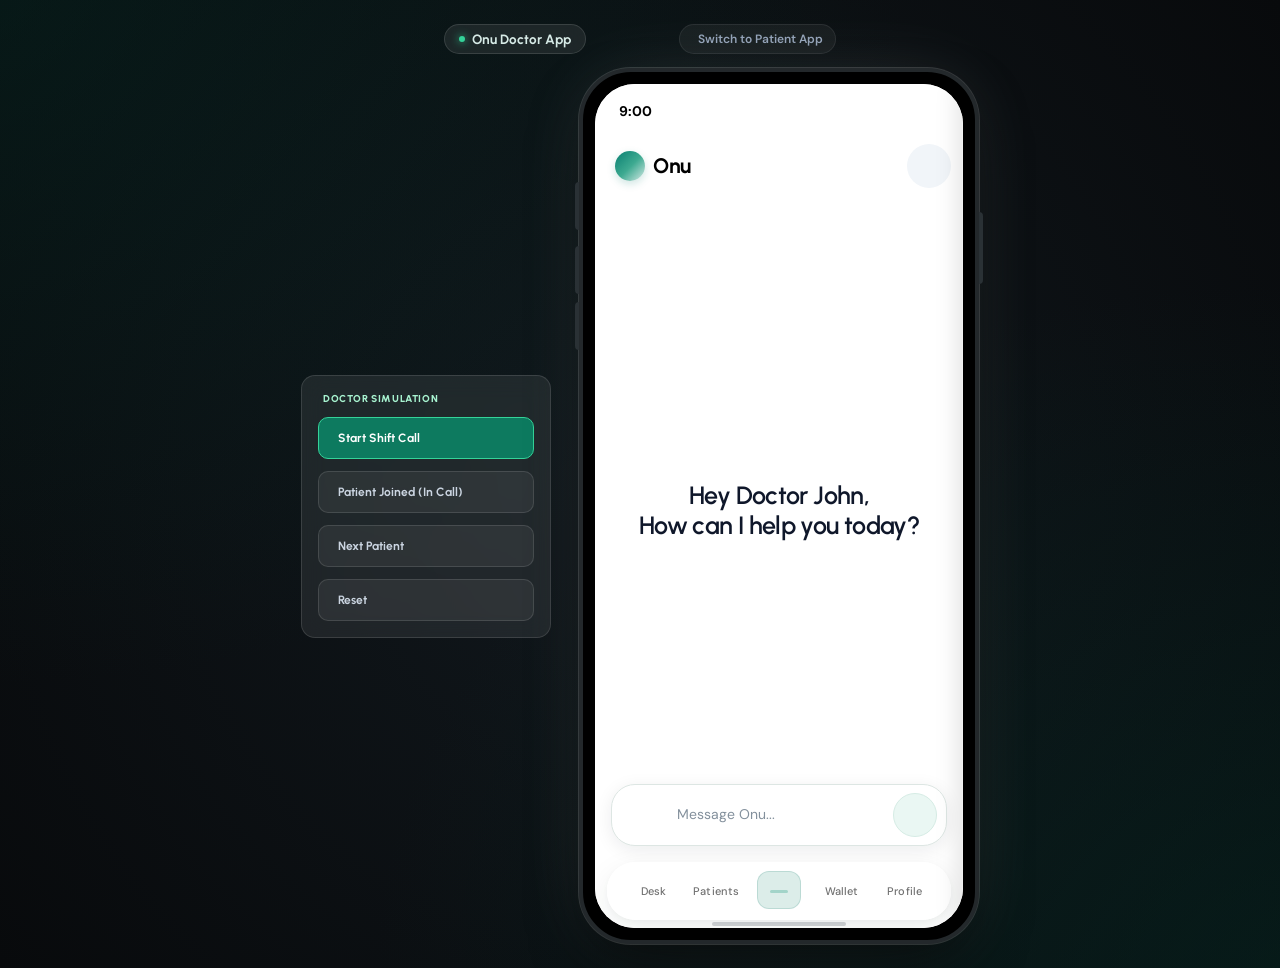
==== doctors-app.html @ c01f95bb "Update patient and doctor app prototype" ====
<!DOCTYPE html>
<html lang="en">
<head>
  <meta charset="UTF-8">
  <meta name="viewport" content="width=device-width, initial-scale=1.0, interactive-widget=resizes-content">
  <title>Onu App — Doctor Desk & Shift Management</title>
  
  <!-- Google Fonts: Urbanist (Headings & Metrics) and DM Sans (Body & Meta) -->
  <link rel="preconnect" href="https://fonts.googleapis.com">
  <link rel="preconnect" href="https://fonts.gstatic.com" crossorigin>
  <link href="https://fonts.googleapis.com/css2?family=DM+Sans:ital,opsz,wght@0,9..40,100..1000;1,9..40,100..1000&family=Urbanist:ital,wght@0,100..900;1,100..900&display=swap" rel="stylesheet">

  <!-- Phosphor Icons (Regular, Fill & Bold) -->
  <link rel="stylesheet" type="text/css" href="https://unpkg.com/@phosphor-icons/web@2.1.1/src/regular/style.css"/>
  <link rel="stylesheet" type="text/css" href="https://unpkg.com/@phosphor-icons/web@2.1.1/src/fill/style.css"/>
  <link rel="stylesheet" type="text/css" href="https://unpkg.com/@phosphor-icons/web@2.1.1/src/bold/style.css"/>

  <style>
    :root {
      /* Brand Color Tokens (Strict Master Spec - Darker Rich Primary) */
      --color-primary-btn: #02241F;          /* Main button & dark primary CTA */
      --color-primary-btn-hover: #011714;
      --color-card-sage: #D6EAE6;            /* Hero card, calendar tile, pastel accents */
      --color-border-selected: #7EB8AE;      /* Soft, calming, noticeable selection border */
      --color-text-primary: #000000;         /* Primary headings, titles & key metrics */
      --color-text-secondary: #717171;       /* Subtitles, labels, queue info & meta */
      
      /* Auxiliary & Surface Tokens (White Canvas Standard) */
      --color-card-neutral: #F6F8F9;         /* Neutral secondary cards */
      --color-card-neutral-hover: #EEF2F4;
      --color-app-bg: #FFFFFF;               /* App screen canvas (Pure White) */
      --color-badge-bg: #FFFFFF;             /* White pill badges inside sage card */
      --color-bell-bg: #F1F5F9;              /* Bell circular container (Neutral Gray) */
      --color-dashed-border: #CAD8D5;        /* Secondary action border */
      --color-divider: #E2ECEA;              /* Clean metric divider */
      --color-toggle-active: #12242B;        /* Active toggle pill */
      --color-nav-inactive: #8E9F9D;         /* Inactive bottom nav icon & text */
      
      /* Typography System */
      --font-heading: 'Urbanist', -apple-system, BlinkMacSystemFont, sans-serif;
      --font-body: 'DM Sans', -apple-system, BlinkMacSystemFont, sans-serif;
      
      /* Master Spacing System */
      --spacing-section: 24px;   /* Uniform 24px distance between distinct sections */
      --spacing-element: 10px;   /* Uniform 10px distance between elements inside a section */
    }

    * {
      box-sizing: border-box;
      margin: 0;
      padding: 0;
      -webkit-font-smoothing: antialiased;
      -moz-osx-font-smoothing: grayscale;
    }

    body {
      min-height: 100vh;
      background: #0c1013;
      background-image: 
        radial-gradient(at 0% 0%, rgba(5, 46, 40, 0.4) 0px, transparent 50%),
        radial-gradient(at 100% 100%, rgba(5, 46, 40, 0.45) 0px, transparent 50%),
        radial-gradient(circle at 50% 50%, #11181d 0%, #080a0c 100%);
      font-family: var(--font-body);
      display: flex;
      flex-direction: column;
      align-items: center;
      justify-content: center;
      padding: 24px 16px;
    }

    .top-ecosystem-bar {
      display: flex;
      align-items: center;
      justify-content: space-between;
      width: 100%;
      max-width: 400px;
      margin-bottom: 14px;
      padding: 0 4px;
    }

    .app-brand-pill {
      display: inline-flex;
      align-items: center;
      gap: 7px;
      font-family: var(--font-heading);
      font-size: 13.5px;
      font-weight: 700;
      color: #D6EAE6;
      background: rgba(255, 255, 255, 0.08);
      backdrop-filter: blur(8px);
      padding: 6px 14px;
      border-radius: 999px;
      border: 1px solid rgba(255, 255, 255, 0.12);
    }

    .app-brand-pill .live-dot {
      width: 6px;
      height: 6px;
      border-radius: 50%;
      background: #34D399;
      box-shadow: 0 0 8px #34D399;
    }

    .app-switch-btn {
      display: inline-flex;
      align-items: center;
      gap: 6px;
      font-family: var(--font-body);
      font-size: 12px;
      font-weight: 600;
      color: #94A3B8;
      background: rgba(255, 255, 255, 0.05);
      padding: 6px 12px;
      border-radius: 999px;
      text-decoration: none;
      border: 1px solid rgba(255, 255, 255, 0.08);
      transition: all 0.2s ease;
    }

    .app-switch-btn:hover {
      color: #FFFFFF;
      background: rgba(255, 255, 255, 0.12);
      border-color: rgba(255, 255, 255, 0.2);
    }

    .prototype-workspace {
      display: flex;
      align-items: center;
      justify-content: center;
      gap: 28px;
      width: min(100%, 760px);
      margin: 0 auto;
    }

    /* Device Mockup Wrapper */
    .mockup-container {
      position: relative;
      width: 100%;
      max-width: 400px;
    }

    /* Phone Outer Frame */
    .phone-frame {
      position: relative;
      width: 100%;
      background: #000000;
      border-radius: 52px;
      padding: 12px;
      box-shadow: 
        0 0 0 1px rgba(255, 255, 255, 0.15),
        0 25px 60px -15px rgba(0, 0, 0, 0.8),
        0 0 80px -20px rgba(214, 234, 230, 0.2);
      border: 4px solid #23282b;
    }

    /* Side Buttons on Frame */
    .phone-frame::before {
      content: '';
      position: absolute;
      top: 110px;
      left: -8px;
      width: 4px;
      height: 48px;
      background: #2a3135;
      border-radius: 4px 0 0 4px;
      box-shadow: 0 64px 0 #2a3135, 0 120px 0 #2a3135;
    }

    .phone-frame::after {
      content: '';
      position: absolute;
      top: 140px;
      right: -8px;
      width: 4px;
      height: 72px;
      background: #2a3135;
      border-radius: 0 4px 4px 0;
    }

    /* Inner Screen Glass */
    .phone-screen {
      position: relative;
      width: 100%;
      height: 844px;
      background: var(--color-app-bg);
      border-radius: 40px;
      overflow: hidden;
      display: flex;
      flex-direction: column;
      user-select: none;
      contain: paint layout;
      transition: background 0.3s ease;
    }

    /* Pure white background on phone-screen and status-bar when Onu is active */
    .phone-screen:has(#pageOnu.active-page) {
      background: #FFFFFF !important;
    }

    .phone-screen:has(#pageOnu.active-page) .status-bar {
      background: #FFFFFF !important;
    }

    /* Status Bar */
    .status-bar {
      height: 44px;
      padding: 10px 24px 0;
      display: flex;
      justify-content: space-between;
      align-items: center;
      background: var(--color-app-bg);
      z-index: 50;
      position: relative;
      transition: background-color 0.3s cubic-bezier(0.16, 1, 0.3, 1), color 0.3s cubic-bezier(0.16, 1, 0.3, 1);
    }

    .status-time {
      font-family: var(--font-body);
      font-size: 14px;
      font-weight: 700;
      color: var(--color-text-primary);
      letter-spacing: -0.01em;
      cursor: pointer;
      user-select: none;
      transition: opacity 0.15s ease;
    }

    .status-time:hover {
      opacity: 0.7;
    }

    .status-icons {
      display: flex;
      align-items: center;
      gap: 7px;
      color: var(--color-text-primary);
      font-size: 17px;
    }

    /* Pages Container for Smooth View Transitions */
    .pages-slider {
      flex: 1;
      position: relative;
      overflow: hidden;
      display: flex;
    }

    .app-page {
      position: absolute;
      top: 0;
      left: 0;
      width: 100%;
      height: 100%;
      padding: 12px 20px 90px 20px; /* Generous bottom clearance to prevent any overlap */
      overflow-y: auto;
      overflow-x: hidden;
      display: flex;
      flex-direction: column;
      gap: var(--spacing-section); /* Strict 24px distance between distinct sections */
      scrollbar-width: none;
      transition: transform 0.35s cubic-bezier(0.16, 1, 0.3, 1), opacity 0.35s ease;
    }

    .app-page::-webkit-scrollbar {
      display: none;
    }

    .app-page.active-page {
      transform: translateX(0);
      opacity: 1;
      pointer-events: auto;
      z-index: 2;
    }

    .app-page.page-left {
      transform: translateX(-100%);
      opacity: 0;
      pointer-events: none;
      z-index: 1;
    }

    .app-page.page-right {
      transform: translateX(100%);
      opacity: 0;
      pointer-events: none;
      z-index: 1;
    }

    /* Standard Section Groupings (10px gap inside sections) */
    .desk-top-group {
      display: flex;
      flex-direction: column;
      gap: 14px;
      flex-shrink: 0;
    }

    .desk-section,
    .patients-section,
    .profile-section,
    .schedule-section,
    .shifts-manage-section {
      display: flex;
      flex-direction: column;
      gap: var(--spacing-element); /* Strict 10px distance between title and content inside section */
      width: 100%;
      flex-shrink: 0;
    }

    /* ============================================================
       PAGE 1: MY DESK VIEW
       ============================================================ */
    .app-header {
      display: flex;
      justify-content: space-between;
      align-items: center;
      position: sticky;
      top: -12px;
      z-index: 35;
      background: var(--color-app-bg);
      padding: 12px 20px 8px 20px;
      margin: -12px -20px 0 -20px;
      flex-shrink: 0;
    }

    .header-text {
      display: flex;
      flex-direction: column;
      gap: 2px;
    }

    .header-title {
      font-family: var(--font-heading);
      font-size: 25px;
      font-weight: 700;
      color: var(--color-text-primary);
      letter-spacing: -0.02em;
      line-height: 1.15;
    }

    .header-subtitle {
      font-family: var(--font-body);
      font-size: 13.5px;
      color: var(--color-text-secondary);
      font-weight: 400;
    }

    .btn-circle-icon {
      width: 44px;
      height: 44px;
      border-radius: 50%;
      background: var(--color-bell-bg);
      border: none;
      display: flex;
      align-items: center;
      justify-content: center;
      cursor: pointer;
      color: #0F172A;
      font-size: 20px;
      transition: transform 0.15s ease, background 0.2s ease;
      position: relative;
    }

    .btn-circle-icon:active {
      transform: scale(0.92);
      background: #E2E8F0;
    }

    .desk-top-group {
      display: flex;
      flex-direction: column;
      gap: 16px;
    }

    .quick-status-row {
      display: flex;
      align-items: stretch;
      gap: 10px;
    }

    /* Schedule Action Card + Clear Schedule Button (White Background & Stroke) */
    .schedule-action-card {
      flex: 1;
      height: 44px;
      background: #FFFFFF !important;
      border: 1px solid #E2E8F0 !important;
      border-radius: 14px !important;
      padding: 0 16px;
      display: flex;
      align-items: center;
      justify-content: space-between;
      cursor: pointer;
      box-sizing: border-box;
      transition: all 0.2s cubic-bezier(0.16, 1, 0.3, 1);
    }

    .schedule-action-card:hover {
      background: #FAFAFA !important;
      border-color: #CBD5E1 !important;
      transform: translateY(-1px);
    }

    .schedule-action-title {
      font-family: var(--font-heading);
      font-size: 14.5px;
      font-weight: 600;
      color: #1E293B;
      letter-spacing: -0.01em;
    }

    .schedule-action-caret {
      font-size: 14px;
      color: #94A3B8;
    }

    .btn-clear-schedule-action {
      width: 44px;
      height: 44px;
      min-width: 44px;
      max-width: 44px;
      background: #FFFFFF !important;
      border: 1px solid #E2E8F0 !important;
      border-radius: 14px !important;
      display: flex;
      align-items: center;
      justify-content: center;
      cursor: pointer;
      color: #64748B;
      font-size: 18px;
      transition: all 0.2s cubic-bezier(0.16, 1, 0.3, 1);
      box-sizing: border-box;
    }

    .btn-clear-schedule-action:hover {
      background: #FAFAFA !important;
      border-color: #CBD5E1 !important;
      color: #0F172A;
      transform: translateY(-1px);
    }

    .accepting-patients-card {
      flex: 1;
      background: linear-gradient(135deg, rgba(246, 248, 249, 0.95) 0%, rgba(238, 244, 243, 0.8) 100%);
      backdrop-filter: blur(16px);
      -webkit-backdrop-filter: blur(16px);
      border: 1.5px solid rgba(226, 236, 234, 0.85);
      border-radius: 16px;
      height: 64px;
      padding: 0 18px;
      display: flex;
      align-items: center;
      justify-content: space-between;
      box-shadow: 0 4px 16px -2px rgba(0, 0, 0, 0.03), inset 0 1px 1px rgba(255, 255, 255, 0.9);
      transition: all 0.2s ease;
      cursor: pointer;
    }

    .accepting-patients-card:hover {
      background: linear-gradient(135deg, rgba(240, 244, 243, 0.98) 0%, rgba(230, 238, 236, 0.85) 100%);
      border-color: rgba(126, 184, 174, 0.35);
    }

    .accepting-patients-label {
      font-family: var(--font-heading);
      font-size: 15.5px;
      font-weight: 700;
      color: var(--color-primary-btn);
      letter-spacing: -0.01em;
      transition: color 0.2s ease;
    }

    .accepting-patients-label.offline {
      color: #991B1B;
      display: inline-flex;
      align-items: center;
      gap: 6px;
    }

    .accepting-patients-label.offline::before {
      content: '';
      width: 6px;
      height: 6px;
      border-radius: 50%;
      background: #D92D20;
    }

    .toggle-container {
      position: relative;
      width: 48px;
      height: 28px;
      cursor: pointer;
    }

    .toggle-checkbox {
      opacity: 0;
      width: 0;
      height: 0;
      position: absolute;
    }

    .toggle-slider {
      position: absolute;
      top: 0;
      left: 0;
      right: 0;
      bottom: 0;
      background-color: var(--color-toggle-active);
      border-radius: 34px;
      transition: 0.25s cubic-bezier(0.4, 0, 0.2, 1);
    }

    .toggle-slider:before {
      position: absolute;
      content: "";
      height: 22px;
      width: 22px;
      left: 23px;
      bottom: 3px;
      background-color: #ffffff;
      border-radius: 50%;
      box-shadow: 0 2px 4px rgba(0, 0, 0, 0.25);
      transition: 0.25s cubic-bezier(0.4, 0, 0.2, 1);
    }

    .toggle-checkbox:not(:checked) + .toggle-slider {
      background-color: #d1dcda;
    }

    .toggle-checkbox:not(:checked) + .toggle-slider:before {
      transform: translateX(-20px);
    }

    .calendar-action-btn {
      width: 64px;
      height: 64px;
      border-radius: 18px;
      background: linear-gradient(135deg, rgba(239, 247, 245, 0.95) 0%, rgba(214, 234, 230, 0.8) 100%);
      backdrop-filter: blur(16px);
      -webkit-backdrop-filter: blur(16px);
      border: 1.5px solid rgba(126, 184, 174, 0.4);
      display: flex;
      align-items: center;
      justify-content: center;
      cursor: pointer;
      color: var(--color-primary-btn);
      font-size: 24px;
      transition: transform 0.15s ease, background 0.2s ease, box-shadow 0.2s ease;
      flex-shrink: 0;
      box-shadow: 0 4px 16px -2px rgba(5, 46, 40, 0.06), inset 0 1px 1px rgba(255, 255, 255, 0.9);
    }

    .calendar-action-btn:hover {
      background: linear-gradient(135deg, rgba(230, 242, 239, 0.98) 0%, rgba(205, 228, 223, 0.88) 100%);
      border-color: rgba(126, 184, 174, 0.55);
    }

    .calendar-action-btn:active {
      transform: scale(0.93);
      background: #c2e0d9;
    }

    .section-header {
      display: flex;
      justify-content: space-between;
      align-items: baseline;
      margin: 0;
      padding: 0;
      flex-shrink: 0;
    }

    .section-text-group {
      display: flex;
      flex-direction: column;
      gap: 2px;
      flex-shrink: 0;
    }

    .section-title {
      font-family: var(--font-heading);
      font-size: 20px;
      font-weight: 600;
      color: var(--color-text-primary);
      letter-spacing: -0.02em;
      line-height: 1.2;
    }

    .section-subtitle {
      font-family: var(--font-body);
      font-size: 13px;
      font-weight: 400;
      color: var(--color-text-secondary);
      line-height: 1.3;
    }

    .section-meta {
      font-family: var(--font-body);
      font-size: 13.5px;
      font-weight: 500;
      color: var(--color-text-secondary);
    }

    .btn-desk-view-all {
      background: none;
      border: none;
      padding: 0;
      display: flex;
      align-items: center;
      gap: 4px;
      font-family: var(--font-heading);
      font-size: 13.5px;
      font-weight: 600;
      color: #64748B;
      cursor: pointer;
      transition: color 0.15s ease, transform 0.1s ease;
    }

    .btn-desk-view-all:hover {
      color: #0F172A;
      transform: translateX(1px);
    }

    .btn-desk-view-all i {
      font-size: 14px;
      color: #94A3B8;
    }

    .patient-hero-card {
      background: linear-gradient(135deg, rgba(239, 247, 245, 0.95) 0%, rgba(214, 234, 230, 0.8) 100%) !important;
      backdrop-filter: blur(16px);
      -webkit-backdrop-filter: blur(16px);
      border: 1.5px solid rgba(126, 184, 174, 0.4) !important;
      border-radius: 20px !important;
      padding: 18px 18px 16px;
      display: flex;
      flex-direction: column;
      position: relative;
      flex-shrink: 0;
      box-shadow: 0 4px 20px -2px rgba(5, 46, 40, 0.06), inset 0 1px 1px rgba(255, 255, 255, 0.95) !important;
      transition: all 0.25s cubic-bezier(0.16, 1, 0.3, 1);
    }

    .patient-hero-card.offline-card {
      background: #FEF3F2;
      border: none;
      box-shadow: none;
      padding: 16px;
    }

    .patient-hero-card.locked-card {
      background: #F4F6F8;
      border: none;
      box-shadow: none;
    }

    .patient-hero-card.no-shift-card {
      background: #F4F6F8;
      border: none;
      box-shadow: none;
      padding: 16px;
    }

    .card-meta-row {
      display: flex;
      justify-content: space-between;
      align-items: center;
      margin-bottom: 10px;
    }

    .hero-meta-text {
      font-family: var(--font-heading);
      font-size: 13px;
      font-weight: 600;
      color: #64748B;
      letter-spacing: -0.01em;
      display: inline-flex;
      align-items: center;
    }

    .patient-hero-card.inperson-card {
      background: #EFF6FF;
      border: none;
      box-shadow: none;
    }

    .patient-hero-card.inperson-card .hero-meta-text {
      color: #1D4ED8;
    }

    .patient-hero-card.inperson-card .patient-info {
      color: #3B5B84;
    }

    .patient-hero-card.inperson-card .btn-hero-action {
      background: #0B2238;
      color: #ffffff;
      box-shadow: none;
    }

    .patient-hero-card.inperson-card .btn-hero-action:hover {
      background: #071930;
    }

    .patient-details {
      margin-bottom: 14px;
    }

    .patient-name {
      font-family: var(--font-heading);
      font-size: 19px;
      font-weight: 700;
      color: #0F172A;
      letter-spacing: -0.02em;
      margin-bottom: 2px;
    }

    .patient-info {
      font-family: var(--font-body);
      font-size: 13px;
      color: #64748B;
      font-weight: 400;
      display: flex;
      align-items: center;
      gap: 6px;
    }

    .dot-separator {
      font-size: 10px;
      color: #94A3B8;
    }

    .btn-hero-action {
      background: var(--color-primary-btn, #052E28);
      color: #ffffff;
      border: none;
      border-radius: 12px;
      height: 44px;
      width: 100%;
      display: flex;
      align-items: center;
      justify-content: center;
      gap: 8px;
      font-family: var(--font-heading);
      font-size: 14.5px;
      font-weight: 700;
      letter-spacing: -0.01em;
      cursor: pointer;
      box-shadow: none;
      transition: background 0.15s ease, transform 0.1s ease;
    }

    .btn-hero-action i {
      font-size: 18px;
    }

    .btn-hero-action:hover {
      background: var(--color-primary-btn-hover, #02241F);
    }

    .btn-hero-action:active {
      transform: scale(0.98);
    }

    /* Swipeable Patient Card & Wise Minimal Desk Styles */
    .patient-carousel-wrapper {
      position: relative;
      width: 100%;
      overflow: hidden;
      touch-action: pan-y;
      user-select: none;
    }

    .patient-swipe-card {
      background: linear-gradient(135deg, rgba(239, 247, 245, 0.95) 0%, rgba(214, 234, 230, 0.8) 100%) !important;
      backdrop-filter: blur(16px);
      -webkit-backdrop-filter: blur(16px);
      border: 1.5px solid rgba(126, 184, 174, 0.4) !important;
      border-radius: 20px !important;
      padding: 20px 20px;
      min-height: 108px;
      display: flex;
      flex-direction: column;
      justify-content: center;
      cursor: grab;
      user-select: none;
      -webkit-user-select: none;
      box-shadow: 0 4px 20px -2px rgba(5, 46, 40, 0.06), inset 0 1px 1px rgba(255, 255, 255, 0.95) !important;
      transition: transform 0.22s cubic-bezier(0.16, 1, 0.3, 1), opacity 0.22s ease, background 0.15s ease, border-color 0.15s ease;
      position: relative;
      box-sizing: border-box;
    }

    .patient-swipe-card:hover {
      background: linear-gradient(135deg, rgba(232, 244, 241, 0.98) 0%, rgba(206, 230, 225, 0.88) 100%) !important;
      border-color: rgba(126, 184, 174, 0.55) !important;
    }

    .patient-swipe-card:active {
      cursor: grabbing;
    }

    .patient-card-top-row {
      display: flex;
      justify-content: space-between;
      align-items: center;
      margin-bottom: 0;
    }

    .patient-card-name-group {
      display: flex;
      flex-direction: column;
      gap: 3px;
      min-width: 0;
    }

    .patient-card-name {
      font-family: var(--font-heading);
      font-size: 21px;
      font-weight: 700;
      color: #0F172A;
      letter-spacing: -0.02em;
      line-height: 1.25;
      margin: 0;
    }

    .patient-card-subtitle {
      font-family: var(--font-body);
      font-size: 14px;
      color: #64748B;
      font-weight: 500;
      line-height: 1.25;
      margin: 0;
    }

    .patient-card-status-badge {
      display: inline-flex;
      align-items: center;
      gap: 6px;
      padding: 0;
      background: transparent;
      border: none;
      font-family: var(--font-heading);
      font-size: 13px;
      font-weight: 700;
      letter-spacing: -0.01em;
      flex-shrink: 0;
      color: #059669;
    }

    .patient-card-status-badge.in-call {
      background: transparent;
      color: #059669;
      border: none;
      padding: 0;
    }

    .patient-card-status-badge.draft-rx {
      background: transparent;
      color: #64748B;
      border: none;
      padding: 0;
    }

    .patient-card-status-badge.calling {
      display: none;
      background: transparent;
      color: #2563EB;
      border: none;
      padding: 0;
    }

    .patient-card-status-badge.queued {
      display: none;
      background: transparent;
      color: #64748B;
      border: none;
      padding: 0;
    }

    .patient-card-actions-row {
      display: flex;
      align-items: center;
      gap: 10px;
      margin-top: 16px;
    }

    .btn-card-join {
      width: 100%;
      height: 46px;
      border-radius: 14px;
      background: #0F172A;
      color: #FFFFFF;
      font-family: var(--font-heading);
      font-size: 14px;
      font-weight: 700;
      border: none;
      cursor: pointer;
      display: flex;
      align-items: center;
      justify-content: center;
      gap: 8px;
      transition: background 0.15s ease, transform 0.1s ease;
    }

    .btn-card-join:hover {
      background: #000000;
    }

    .btn-card-join:active {
      transform: scale(0.98);
    }

    .btn-card-join.pulsing-join {
      background: #0F172A;
      box-shadow: 0 0 0 4px rgba(15, 23, 42, 0.15);
      animation: joinPulse 2s infinite;
    }

    @keyframes joinPulse {
      0% { box-shadow: 0 0 0 0 rgba(15, 23, 42, 0.3); }
      70% { box-shadow: 0 0 0 10px rgba(15, 23, 42, 0); }
      100% { box-shadow: 0 0 0 0 rgba(15, 23, 42, 0); }
    }

    .btn-card-finish-rx {
      width: 100%;
      height: 44px;
      border-radius: 12px;
      background: #F1F5F9;
      color: #0F172A;
      border: 1px solid #E2E8F0;
      font-family: var(--font-heading);
      font-size: 14px;
      font-weight: 600;
      cursor: pointer;
      display: flex;
      align-items: center;
      justify-content: center;
      gap: 8px;
      transition: background 0.15s ease, border-color 0.15s ease, transform 0.1s ease;
    }

    .btn-card-finish-rx i {
      font-size: 16px;
      color: #475569;
    }

    .btn-card-finish-rx:hover {
      background: #E2E8F0;
      border-color: #CBD5E1;
      color: #000000;
    }

    .btn-card-finish-rx:active {
      transform: scale(0.98);
    }

    .carousel-pagination-row {
      display: flex;
      align-items: center;
      justify-content: center;
      margin-top: 10px;
      margin-bottom: 2px;
      padding: 0 4px;
    }

    .carousel-dots-cluster {
      display: flex;
      align-items: center;
      gap: 5px;
    }

    .carousel-dot {
      width: 6px;
      height: 6px;
      border-radius: 50%;
      background: #CBD5E1;
      cursor: pointer;
      transition: all 0.2s cubic-bezier(0.16, 1, 0.3, 1);
    }

    .carousel-dot.active {
      width: 18px;
      border-radius: 4px;
      background: #0F172A;
    }

    .carousel-dot.in-call-dot {
      background: #10B981 !important;
      box-shadow: 0 0 0 3px rgba(16, 185, 129, 0.35);
      animation: dotPulse 1.8s infinite;
    }

    @keyframes dotPulse {
      0% { box-shadow: 0 0 0 0 rgba(16, 185, 129, 0.5); }
      70% { box-shadow: 0 0 0 6px rgba(16, 185, 129, 0); }
      100% { box-shadow: 0 0 0 0 rgba(16, 185, 129, 0); }
    }

    /* Desk Plain-Text Pre-Visit Section (Wise Minimal Aesthetic - Flat White Surface) */
    .desk-previsit-stream {
      display: flex;
      flex-direction: column;
      gap: 12px;
      margin-top: 26px;
      padding-top: 20px;
      border-top: 1px solid #F1F5F9;
      font-family: var(--font-body);
    }

    .desk-previsit-stream-header {
      display: flex;
      align-items: center;
      justify-content: space-between;
      margin-bottom: 14px;
    }

    .desk-previsit-stream-title {
      font-family: var(--font-heading);
      font-size: 16px;
      font-weight: 700;
      color: #0F172A;
      letter-spacing: -0.01em;
    }

    .desk-previsit-stream-tag {
      display: none !important;
    }

    .desk-previsit-content-body {
      display: flex;
      flex-direction: column;
      transition: opacity 0.18s ease, transform 0.18s cubic-bezier(0.16, 1, 0.3, 1);
    }

    .desk-previsit-content-body.fade-out {
      opacity: 0;
      transform: translateY(4px);
    }

    .desk-previsit-symptom-name {
      font-family: var(--font-heading);
      font-size: 15.5px;
      font-weight: 700;
      color: #0F172A;
      line-height: 1.3;
    }

    .desk-previsit-meta-pills {
      display: flex;
      align-items: center;
      gap: 8px;
      font-size: 12.5px;
      color: #64748B;
      margin-top: 4px;
      margin-bottom: 14px;
    }

    .desk-previsit-quote-block {
      font-family: var(--font-body);
      font-size: 13.5px;
      line-height: 1.6;
      color: #334155;
      background: transparent;
      border: none;
      padding: 0;
      margin-bottom: 16px;
      font-style: normal;
    }

    .desk-previsit-files-row {
      display: none !important; /* Kept minimal on Desk; full docs viewed in Appointment Details */
    }

    .desk-previsit-file-chip {
      display: inline-flex;
      align-items: center;
      gap: 6px;
      padding: 5px 12px;
      background: transparent;
      border: 1px solid #E2E8F0;
      border-radius: 8px;
      font-size: 12px;
      font-weight: 500;
      color: #334155;
      cursor: pointer;
      transition: background 0.15s ease, border-color 0.15s ease;
    }

    .desk-previsit-file-chip:hover {
      background: #E2E8F0;
      border-color: #CBD5E1;
    }

    .desk-previsit-file-chip i {
      color: #64748B;
      font-size: 14px;
    }

    .btn-see-full-details {
      background: none;
      border: none;
      padding: 4px 0;
      display: inline-flex;
      align-items: center;
      gap: 6px;
      font-family: var(--font-heading);
      font-size: 13.5px;
      font-weight: 600;
      color: #0F172A;
      cursor: pointer;
      align-self: flex-start;
      margin-top: 6px;
      transition: color 0.15s ease, transform 0.1s ease;
    }

    .btn-see-full-details:hover {
      color: #475569;
      transform: translateX(2px);
    }

    /* Native-Style Floating App Push Notification Banner (Dropdown & Auto-Dismiss) */
    .app-push-notification {
      position: absolute;
      top: 10px;
      left: 12px;
      right: 12px;
      background: rgba(15, 23, 42, 0.94);
      backdrop-filter: blur(16px);
      -webkit-backdrop-filter: blur(16px);
      border: 1px solid rgba(255, 255, 255, 0.15);
      border-radius: 18px;
      padding: 12px 14px;
      color: #FFFFFF;
      box-shadow: 0 12px 36px rgba(0, 0, 0, 0.35), 0 2px 8px rgba(0, 0, 0, 0.2);
      z-index: 250;
      display: flex;
      flex-direction: column;
      gap: 6px;
      cursor: pointer;
      transform: translateY(-140%);
      opacity: 0;
      pointer-events: none;
      transition: transform 0.38s cubic-bezier(0.16, 1, 0.3, 1), opacity 0.3s ease;
    }

    .app-push-notification.show {
      transform: translateY(0);
      opacity: 1;
      pointer-events: auto;
    }

    .push-notif-app-header {
      display: flex;
      align-items: center;
      justify-content: space-between;
    }

    .push-notif-brand {
      display: flex;
      align-items: center;
      gap: 6px;
    }

    .push-notif-icon-box {
      width: 18px;
      height: 18px;
      border-radius: 5px;
      background: #10B981;
      color: #02241F;
      display: flex;
      align-items: center;
      justify-content: center;
      font-size: 11px;
    }

    .push-notif-app-name {
      font-family: var(--font-heading);
      font-size: 11px;
      font-weight: 800;
      color: #94A3B8;
      letter-spacing: 0.06em;
    }

    .push-notif-dot {
      color: #64748B;
      font-size: 10px;
    }

    .push-notif-time {
      font-family: var(--font-body);
      font-size: 11px;
      color: #94A3B8;
    }

    .btn-push-notif-close {
      background: none;
      border: none;
      color: #94A3B8;
      font-size: 14px;
      cursor: pointer;
      padding: 2px;
      display: flex;
      align-items: center;
      justify-content: center;
      transition: color 0.15s ease;
    }

    .btn-push-notif-close:hover {
      color: #FFFFFF;
    }

    .push-notif-content-row {
      display: flex;
      align-items: center;
      justify-content: space-between;
      gap: 10px;
    }

    .push-notif-text-block {
      display: flex;
      flex-direction: column;
      gap: 2px;
      min-width: 0;
      flex: 1;
    }

    .push-notif-title {
      font-family: var(--font-heading);
      font-size: 13.5px;
      font-weight: 700;
      color: #FFFFFF;
      margin: 0;
      white-space: nowrap;
      overflow: hidden;
      text-overflow: ellipsis;
    }

    .push-notif-subtitle {
      font-family: var(--font-body);
      font-size: 12px;
      color: #CBD5E1;
      margin: 0;
      white-space: nowrap;
      overflow: hidden;
      text-overflow: ellipsis;
    }

    .btn-push-notif-join {
      background: #10B981;
      color: #02241F;
      border: none;
      border-radius: 100px;
      padding: 6px 14px;
      font-family: var(--font-heading);
      font-size: 12.5px;
      font-weight: 800;
      cursor: pointer;
      flex-shrink: 0;
      transition: background 0.15s ease;
    }

    .btn-push-notif-join:hover {
      background: #34D399;
    }

    /* Full Screen Doctor Shift Readiness Call Modal */
    .doctor-shift-call-modal {
      position: absolute;
      top: 0;
      left: 0;
      right: 0;
      bottom: 0;
      background: #011915;
      background-image: 
        radial-gradient(ellipse at 50% 25%, rgba(16, 185, 129, 0.18) 0%, transparent 60%),
        radial-gradient(circle at 50% 80%, rgba(5, 46, 40, 0.4) 0%, transparent 50%);
      color: #FFFFFF;
      z-index: 200;
      display: flex;
      flex-direction: column;
      justify-content: space-between;
      align-items: center;
      padding: 56px 24px 44px 24px;
      box-sizing: border-box;
      opacity: 0;
      pointer-events: none;
      transition: opacity 0.3s cubic-bezier(0.16, 1, 0.3, 1);
    }

    .doctor-shift-call-modal.active {
      opacity: 1;
      pointer-events: auto;
    }

    .shift-call-center-group {
      display: flex;
      flex-direction: column;
      align-items: center;
      text-align: center;
      gap: 20px;
      width: 100%;
    }

    .shift-call-avatar-wrap {
      position: relative;
      width: 96px;
      height: 96px;
      display: flex;
      align-items: center;
      justify-content: center;
      margin-bottom: 8px;
    }

    .shift-call-pulse-ring {
      position: absolute;
      width: 100%;
      height: 100%;
      border-radius: 50%;
      border: 1.5px solid rgba(16, 185, 129, 0.45);
      animation: callRingPulse 2.4s infinite cubic-bezier(0.215, 0.61, 0.355, 1);
    }

    .shift-call-pulse-ring.ring-2 {
      animation-delay: 0.8s;
    }

    @keyframes callRingPulse {
      0% { transform: scale(0.9); opacity: 0.8; }
      100% { transform: scale(1.9); opacity: 0; }
    }

    .shift-call-icon-box {
      width: 76px;
      height: 76px;
      border-radius: 50%;
      background: linear-gradient(135deg, #052E28 0%, #0D7A5F 100%);
      border: 2px solid rgba(255, 255, 255, 0.25);
      display: flex;
      align-items: center;
      justify-content: center;
      font-size: 36px;
      color: #34D399;
      box-shadow: 0 10px 25px rgba(0, 0, 0, 0.4);
      z-index: 2;
    }

    .shift-call-badge {
      display: inline-flex;
      align-items: center;
      gap: 6px;
      background: rgba(16, 185, 129, 0.15);
      color: #34D399;
      border: 1px solid rgba(16, 185, 129, 0.3);
      font-family: var(--font-heading);
      font-size: 12px;
      font-weight: 700;
      padding: 4px 12px;
      border-radius: 20px;
      text-transform: uppercase;
      letter-spacing: 0.05em;
    }

    .shift-call-title {
      font-family: var(--font-heading);
      font-size: 26px;
      font-weight: 800;
      color: #FFFFFF;
      letter-spacing: -0.02em;
      line-height: 1.2;
      margin: 0;
    }

    .shift-call-subtitle {
      font-family: var(--font-heading);
      font-size: 14px;
      font-weight: 600;
      color: #94A3B8;
      margin: 0;
    }

    .shift-call-desc {
      font-family: var(--font-body);
      font-size: 13.5px;
      line-height: 1.5;
      color: #CBD5E1;
      max-width: 280px;
      margin: 0 auto;
    }

    .shift-call-bottom-group {
      width: 100%;
      display: flex;
      flex-direction: column;
      gap: 16px;
    }

    .btn-shift-call-accept {
      width: 100%;
      height: 52px;
      background: #10B981;
      color: #02241F;
      border: none;
      border-radius: 16px;
      font-family: var(--font-heading);
      font-size: 16px;
      font-weight: 800;
      display: flex;
      align-items: center;
      justify-content: center;
      gap: 10px;
      cursor: pointer;
      box-shadow: 0 8px 24px rgba(16, 185, 129, 0.35);
      transition: background 0.15s ease, transform 0.1s ease;
    }

    .btn-shift-call-accept:hover {
      background: #34D399;
      transform: translateY(-1px);
    }

    .btn-shift-call-accept:active {
      transform: scale(0.98);
    }

    .shift-call-delay-section {
      display: flex;
      flex-direction: column;
      align-items: center;
      gap: 8px;
    }

    .shift-delay-label {
      font-family: var(--font-heading);
      font-size: 12px;
      font-weight: 600;
      color: #64748B;
      text-transform: uppercase;
      letter-spacing: 0.04em;
    }

    .shift-delay-pills-row {
      display: flex;
      align-items: center;
      gap: 8px;
      width: 100%;
    }

    .btn-delay-pill {
      flex: 1;
      height: 38px;
      background: rgba(255, 255, 255, 0.08);
      border: 1px solid rgba(255, 255, 255, 0.12);
      border-radius: 10px;
      color: #E2E8F0;
      font-family: var(--font-heading);
      font-size: 13px;
      font-weight: 600;
      cursor: pointer;
      transition: background 0.15s ease, border-color 0.15s ease;
    }

    .btn-delay-pill:hover {
      background: rgba(255, 255, 255, 0.16);
      border-color: rgba(255, 255, 255, 0.25);
      color: #FFFFFF;
    }

    /* Simulation Control Dock (Outside Phone Frame) */
    .sim-controls-bar {
      display: flex;
      flex-direction: column;
      gap: 12px;
      width: 250px;
      flex: 0 0 250px;
      margin: 0;
      padding: 16px;
      background: rgba(255, 255, 255, 0.08);
      backdrop-filter: blur(12px);
      -webkit-backdrop-filter: blur(12px);
      border-radius: 14px;
      border: 1px solid rgba(255, 255, 255, 0.12);
      box-sizing: border-box;
    }

    .sim-controls-label {
      display: flex;
      align-items: center;
      gap: 5px;
      color: #A7F3D0;
      font-family: var(--font-heading);
      font-size: 10px;
      font-weight: 800;
      letter-spacing: 0.06em;
      text-transform: uppercase;
    }

    .btn-sim-trigger {
      min-height: 42px;
      box-sizing: border-box;
      display: inline-flex;
      align-items: center;
      justify-content: flex-start;
      gap: 9px;
      padding: 8px 10px;
      border-radius: 10px;
      border: 1px solid rgba(255, 255, 255, 0.12);
      background: rgba(255, 255, 255, 0.06);
      font-family: var(--font-heading);
      font-size: 12px;
      font-weight: 700;
      color: #CBD5E1;
      cursor: pointer;
      width: 100%;
      transition: all 0.15s ease;
      text-align: left;
    }

    .btn-sim-trigger:hover {
      background: rgba(255, 255, 255, 0.15);
      color: #FFFFFF;
      border-color: rgba(255, 255, 255, 0.25);
    }

    .btn-sim-trigger:active {
      transform: scale(0.98);
    }

    .btn-sim-trigger i {
      font-size: 16px;
    }

    .btn-sim-trigger.accent {
      background: #0D7A5F;
      border-color: #34D399;
      color: #FFFFFF;
    }

    .mockup-container {
      flex: 0 0 400px;
    }

    @media (max-width: 760px) {
      body { justify-content: flex-start; }
      .prototype-workspace {
        flex-direction: column;
        gap: 14px;
        width: min(100%, 400px);
      }
      .sim-controls-bar {
        width: 100%;
        flex: none;
      }
      .mockup-container { flex: none; }
    }

    .offline-empty-state {
      display: flex;
      flex-direction: column;
      gap: 12px;
    }

    .offline-icon-row {
      display: flex;
      align-items: center;
      justify-content: space-between;
      margin-bottom: 4px;
    }

    .offline-desk-icon-box {
      width: 38px;
      height: 38px;
      border-radius: 12px;
      background: rgba(217, 45, 32, 0.1);
      border: none;
      display: flex;
      align-items: center;
      justify-content: center;
      color: #D92D20;
      font-size: 20px;
      box-shadow: none;
    }

    .offline-status-tag {
      background: rgba(217, 45, 32, 0.1);
      border: none;
      padding: 4px 12px;
      border-radius: 50px;
      font-family: var(--font-body);
      font-size: 12px;
      font-weight: 700;
      color: #B42318;
      display: inline-flex;
      align-items: center;
      gap: 5px;
      box-shadow: none;
    }

    .offline-text-group {
      display: flex;
      flex-direction: column;
      gap: 4px;
    }

    .offline-title {
      font-family: var(--font-heading);
      font-size: 20px;
      font-weight: 700;
      color: #0F172A;
      letter-spacing: -0.02em;
    }

    .offline-description {
      font-family: var(--font-body);
      font-size: 13.5px;
      color: #64748B;
      line-height: 1.45;
      font-weight: 400;
    }

    .btn-view-appointments {
      width: 100%;
      height: 48px;
      min-height: 48px;
      max-height: 48px;
      flex-shrink: 0;
      background: #F4F6F8;
      border: none;
      border-radius: 16px;
      box-shadow: none;
      display: flex;
      align-items: center;
      justify-content: space-between;
      padding: 0 18px;
      font-family: var(--font-heading);
      font-size: 14px;
      font-weight: 600;
      color: #0F172A;
      cursor: pointer;
      transition: background 0.15s ease, transform 0.1s ease;
    }

    .btn-view-appointments i {
      font-size: 16px;
      color: #94A3B8;
      transition: transform 0.15s ease, color 0.15s ease;
    }

    .btn-view-appointments:hover {
      background: #ECEFF2;
    }

    .btn-view-appointments:hover i {
      transform: translateX(3px);
      color: #0F172A;
    }

    .btn-view-appointments:active {
      transform: scale(0.98);
    }

    .financial-section {
      display: flex;
      flex-direction: column;
      gap: 12px;
      flex-shrink: 0;
    }

    .financial-header {
      display: flex;
      justify-content: space-between;
      align-items: center;
      cursor: pointer;
      flex-shrink: 0;
    }

    .financial-header .arrow-icon {
      color: #94A3B8;
      font-size: 16px;
      transition: transform 0.2s ease, color 0.2s ease;
    }

    .financial-header:hover .arrow-icon {
      transform: translateX(3px);
      color: #0F172A;
    }

    .financial-card {
      background: #FFFFFF !important;
      border: 1px solid #E2E8F0 !important;
      border-radius: 18px !important;
      padding: 18px 20px !important;
      display: flex;
      align-items: center;
      flex-shrink: 0;
      box-shadow: none !important;
      transition: background 0.15s ease;
    }

    .financial-card:hover {
      background: #FAFAFA !important;
    }

    .financial-column {
      flex: 1;
      display: flex;
      flex-direction: column;
      gap: 4px;
    }

    .financial-column.right {
      padding-left: 10px;
    }

    .financial-column.left {
      padding-right: 10px;
    }

    .financial-divider {
      display: none !important;
    }

    .metric-label {
      font-family: var(--font-body);
      font-size: 12.5px;
      color: #64748B;
      font-weight: 500;
    }

    .metric-value {
      font-family: var(--font-heading);
      font-size: 20px;
      font-weight: 700;
      color: #475569;
      letter-spacing: -0.015em;
      line-height: 1.15;
    }

    /* ============================================================
       PAGE 2: EDIT SHIFT / SCHEDULE (7-Day Strip Starting Today)
       ============================================================ */
    .page-top-bar {
      display: flex;
      align-items: center;
      gap: 14px;
      position: sticky;
      top: -12px;
      z-index: 20;
      background: var(--color-app-bg);
      padding: 12px 0 10px 0;
      margin-top: -12px;
    }

    .page-top-title {
      font-family: var(--font-heading);
      font-size: 20px;
      font-weight: 700;
      color: var(--color-text-primary);
      letter-spacing: -0.02em;
      line-height: 1.2;
    }

    /* 1-Week Date Strip Carousel Starting Today */
    .calendar-strip-section {
      display: flex;
      flex-direction: column;
      gap: 10px;
    }

    .month-header-row {
      display: flex;
      justify-content: space-between;
      align-items: center;
    }

    .month-label {
      font-family: var(--font-heading);
      font-size: 18px;
      font-weight: 800;
      color: #0F172A;
      letter-spacing: -0.01em;
    }

    .btn-schedule-calendar {
      display: inline-flex;
      align-items: center;
      gap: 6px;
      height: 38px;
      padding: 0 14px;
      border-radius: 10px;
      background: #EFF7F5;
      border: 1px solid #7EB8AE;
      color: #052E28;
      font-family: var(--font-heading);
      font-size: 13.5px;
      font-weight: 700;
      cursor: pointer;
      transition: all 0.18s ease;
      box-shadow: 0 1px 2px rgba(5, 46, 40, 0.04);
    }

    .btn-schedule-calendar i {
      font-size: 17px;
      color: #0E8070;
    }

    .btn-schedule-calendar:hover {
      background: #E2EFEA;
      border-color: #052E28;
      color: #031F1B;
      transform: translateY(-1px);
    }

    .btn-schedule-calendar:active {
      transform: translateY(0);
    }

    /* Date Carousel Horizontal Strip (Scrollable Full Month) */
    .date-carousel {
      display: flex;
      gap: 8px;
      overflow-x: auto;
      scroll-snap-type: x mandatory;
      padding: 4px 2px 8px;
      scrollbar-width: none;
      -webkit-overflow-scrolling: touch;
    }

    .date-carousel::-webkit-scrollbar {
      display: none;
    }

    .date-pill {
      flex: 0 0 54px;
      height: 68px;
      background: #FFFFFF;
      border-radius: 12px;
      display: flex;
      flex-direction: column;
      align-items: center;
      justify-content: center;
      gap: 4px;
      cursor: pointer;
      transition: all 0.18s cubic-bezier(0.16, 1, 0.3, 1);
      border: 1.5px solid #E2E8F0;
      scroll-snap-align: start;
      user-select: none;
    }

    .date-pill:hover:not(.active) {
      background: #F8FAFC;
      border-color: #CBD5E1;
      transform: translateY(-1px);
    }

    .date-pill.active {
      background: var(--color-primary-btn, #02241F) !important;
      border-color: var(--color-primary-btn, #02241F) !important;
      box-shadow: none !important;
    }

    .date-day-name {
      font-family: var(--font-body);
      font-size: 11px;
      font-weight: 700;
      color: #64748B;
      text-transform: uppercase;
      letter-spacing: 0.04em;
    }

    .date-day-num {
      font-family: var(--font-heading);
      font-size: 19px;
      font-weight: 800;
      color: #0F172A;
    }

    .date-pill.active .date-day-name {
      color: #A7D7CD !important;
      font-weight: 700;
    }

    .date-pill.active .date-day-num {
      color: #FFFFFF !important;
    }

    .btn-strip-scroll {
      width: 28px;
      height: 28px;
      border-radius: 8px;
      background: #F1F5F9;
      border: 1px solid #E2E8F0;
      display: flex;
      align-items: center;
      justify-content: center;
      color: #475569;
      font-size: 14px;
      cursor: pointer;
      transition: all 0.15s ease;
    }

    .btn-strip-scroll:hover {
      background: #E2E8F0;
      color: #0F172A;
    }

    .schedule-day-header {
      display: flex;
      justify-content: space-between;
      align-items: center;
      margin: 0;
      padding: 0;
      flex-shrink: 0;
    }

    .today-badge-chip {
      background: #E6F5F2;
      color: #0E8070;
      padding: 3px 10px;
      border-radius: 8px;
      font-family: var(--font-body);
      font-size: 12px;
      font-weight: 700;
      border: 1px solid #C4E7DE;
    }

    .shifts-list-container {
      display: flex;
      flex-direction: column;
      gap: 12px;
      width: 100%;
      flex-shrink: 0;
    }

    .saved-shift-card {
      background: #FFFFFF;
      border-radius: 16px;
      padding: 16px;
      display: flex;
      flex-direction: column;
      gap: 12px;
      border: 1.5px solid #E2E8F0;
      box-shadow: 0 1px 3px rgba(0,0,0,0.02);
      flex-shrink: 0;
      transition: all 0.18s ease;
    }

    .saved-shift-card:hover {
      box-shadow: 0 4px 12px rgba(0,0,0,0.05);
      border-color: #CBD5E1;
    }

    .saved-shift-top {
      display: flex;
      align-items: center;
      justify-content: space-between;
      width: 100%;
    }

    .shift-name-chip {
      background: #F1F5F9;
      border: 1px solid #E2E8F0;
      padding: 4px 10px;
      border-radius: 8px;
      font-family: var(--font-heading);
      font-size: 11.5px;
      font-weight: 800;
      color: #334155;
      letter-spacing: 0.04em;
      text-transform: uppercase;
      display: inline-flex;
      align-items: center;
      justify-content: center;
    }

    .shift-type-pill {
      padding: 4px 10px;
      border-radius: 8px;
      font-family: var(--font-heading);
      font-size: 11.5px;
      font-weight: 700;
      display: inline-flex;
      align-items: center;
      gap: 5px;
    }

    .shift-type-pill.tag-video {
      background: #EFF7F5;
      border: 1px solid #B8E2DC;
      color: #0E8070;
    }

    .shift-type-pill.tag-inperson {
      background: #EEF2FF;
      border: 1px solid #C7D2FE;
      color: #4F46E5;
    }

    .saved-shift-main {
      display: flex;
      flex-direction: column;
      gap: 4px;
    }

    .saved-shift-time {
      font-family: var(--font-heading);
      font-size: 18px;
      font-weight: 800;
      color: #0F172A;
      letter-spacing: -0.01em;
    }

    .saved-shift-capacity {
      font-family: var(--font-body);
      font-size: 13px;
      color: #64748B;
      font-weight: 600;
      display: flex;
      align-items: center;
      gap: 6px;
    }

    .saved-shift-capacity i {
      font-size: 14.5px;
      color: #64748B;
    }

    .time-input-tile.locked {
      opacity: 0.65;
      cursor: not-allowed;
      background: #F8FAF9 !important;
      border-color: #E2ECE9 !important;
    }

    .time-input-tile.locked:hover {
      border-color: #E2ECE9 !important;
      background: #F8FAF9 !important;
    }

    .saved-shift-actions-row {
      display: flex;
      gap: 8px;
      align-items: center;
      margin-top: 2px;
    }

    .btn-shift-edit {
      flex: 1;
      height: 40px;
      background: #F8FAFC;
      border: 1px solid #E2E8F0;
      border-radius: 10px;
      font-family: var(--font-heading);
      font-size: 13.5px;
      font-weight: 700;
      color: #1E293B;
      display: flex;
      align-items: center;
      justify-content: center;
      gap: 6px;
      cursor: pointer;
      transition: all 0.15s ease;
    }

    .btn-shift-edit:hover {
      background: #F1F5F9;
      border-color: #CBD5E1;
    }

    .btn-shift-delete {
      width: 40px;
      height: 40px;
      background: #FEF2F2;
      border: 1px solid #FEE2E2;
      border-radius: 10px;
      color: #EF4444;
      display: flex;
      align-items: center;
      justify-content: center;
      font-size: 16px;
      cursor: pointer;
      transition: all 0.15s ease;
    }

    .btn-shift-delete:hover {
      background: #FEE2E2;
      border-color: #FECACA;
    }

    /* Month Calendar Modal Bottom Sheet Styles */
    .month-cal-header {
      display: flex;
      justify-content: space-between;
      align-items: center;
      margin-bottom: 14px;
    }

    .month-cal-title-wrap {
      display: flex;
      align-items: center;
      gap: 12px;
    }

    .month-cal-title,
    .month-cal-big-title {
      font-family: var(--font-heading);
      font-size: 22px;
      font-weight: 800;
      color: var(--color-text-primary);
      letter-spacing: -0.02em;
      margin: 0;
      line-height: 1.1;
    }

    .btn-cal-nav-arrow {
      width: 36px !important;
      height: 36px !important;
      min-width: 36px !important;
      font-size: 16px !important;
      background: #F1F5F9 !important;
      border: 1px solid #E2E8F0 !important;
      color: #0F172A !important;
      display: flex;
      align-items: center;
      justify-content: center;
      border-radius: 50% !important;
      cursor: pointer;
      transition: all 0.15s ease;
    }

    .btn-cal-nav-arrow:hover:not(:disabled) {
      background: #E2E8F0 !important;
      border-color: #CBD5E1 !important;
      transform: translateY(-1px);
    }

    .btn-cal-nav-arrow:disabled {
      opacity: 0.35 !important;
      cursor: not-allowed !important;
      pointer-events: none !important;
    }

    .month-cal-weekdays {
      display: grid;
      grid-template-columns: repeat(7, 1fr);
      gap: 6px;
      text-align: center;
      font-family: var(--font-body);
      font-size: 11.5px;
      font-weight: 700;
      color: var(--color-text-secondary);
      text-transform: uppercase;
      letter-spacing: 0.04em;
      margin-bottom: 12px;
      padding-bottom: 8px;
      border-bottom: 1px solid var(--color-divider);
    }

    .month-cal-grid {
      display: grid;
      grid-template-columns: repeat(7, minmax(0, 1fr));
      gap: 8px;
      width: 100%;
      box-sizing: border-box;
      margin-bottom: 22px;
    }

    .month-cal-cell {
      width: 100%;
      aspect-ratio: 1;
      border-radius: 12px;
      border: 1.5px solid #E2ECEA;
      background: #FFFFFF;
      display: flex;
      flex-direction: column;
      align-items: flex-start;
      justify-content: space-between;
      padding: 6px 7px;
      box-sizing: border-box;
      cursor: pointer;
      transition: all 0.18s cubic-bezier(0.16, 1, 0.3, 1);
      position: relative;
    }

    .month-cal-cell.empty {
      border: none;
      background: transparent;
      cursor: default;
      pointer-events: none;
      visibility: hidden;
    }

    /* Distinct styling for Today in Calendar Modal when NOT active */
    .month-cal-cell.is-today-cell:not(.active) {
      background: #EFF7F5 !important;
      border: 1.5px solid #0E8070 !important;
    }

    .month-cal-cell.is-today-cell:not(.active) .cal-cell-num {
      color: #0E8070 !important;
      font-weight: 800;
    }

    /* Distinct styling for Today on the horizontal date carousel strip */
    .date-pill.is-today-pill:not(.active) {
      background: #EFF7F5 !important;
      border-color: #0E8070 !important;
    }

    .date-pill.is-today-pill:not(.active) .date-day-num,
    .date-pill.is-today-pill:not(.active) .date-day-name {
      color: #0E8070 !important;
      font-weight: 700;
    }

    .month-cal-cell:hover:not(.empty):not(.active) {
      background: var(--color-card-neutral);
      border-color: var(--color-border-selected);
      transform: translateY(-1px);
    }

    .month-cal-cell.active {
      background: var(--color-primary-btn, #02241F) !important;
      border-color: var(--color-primary-btn, #02241F) !important;
      box-shadow: none !important;
    }

    .month-cal-cell.active .cal-cell-num {
      color: #FFFFFF !important;
    }

    .cal-cell-num {
      font-family: var(--font-heading);
      font-size: 15px;
      font-weight: 800;
      color: var(--color-text-primary);
      line-height: 1;
    }

    .cal-cell-dots {
      display: flex;
      gap: 4px;
      align-items: center;
      justify-content: center;
      margin-top: auto;
      min-height: 6px;
    }

    .cal-dot {
      width: 5.5px;
      height: 5.5px;
      border-radius: 50%;
      background: #4F86E8 !important;
      display: inline-block !important;
      flex-shrink: 0;
    }

    .cal-dot.dot-shift,
    .cal-dot.dot-booked {
      background: #4F86E8 !important;
    }

    .month-cal-cell.active .cal-dot,
    .month-cal-cell.active .cal-dot.dot-shift,
    .month-cal-cell.active .cal-dot.dot-booked {
      background: #93C5FD !important;
    }

    .month-cal-legend {
      display: flex;
      align-items: center;
      justify-content: flex-start;
      gap: 24px;
      padding-top: 14px;
      border-top: 1px solid var(--color-divider);
      font-family: var(--font-heading);
      font-size: 13.5px;
      font-weight: 700;
      color: var(--color-text-primary);
    }

    .cal-legend-item {
      display: flex;
      align-items: center;
      gap: 8px;
    }

    .cal-legend-dot {
      width: 8px;
      height: 8px;
      border-radius: 50%;
      background: #4F86E8;
      display: inline-block;
    }

    .cal-legend-dot.dot-shift {
      background: #48BB95;
    }

    .cal-legend-dot.dot-booked {
      background: #F6A84B;
    }

    /* ============================================================
       REDESIGNED GO OFFLINE BOTTOM SHEET (Week / Month Multi-Select)
       ============================================================ */
    .offline-month-row {
      display: flex;
      justify-content: space-between;
      align-items: center;
      margin-bottom: 14px;
    }

    .offline-month-title-wrap {
      display: flex;
      align-items: center;
      gap: 8px;
    }

    .offline-month-name {
      font-family: var(--font-heading);
      font-size: 17px;
      font-weight: 800;
      color: var(--color-text-primary);
      letter-spacing: -0.01em;
    }

    .btn-offline-month-nav {
      width: 28px;
      height: 28px;
      border-radius: 8px;
      background: #F1F5F9;
      border: 1px solid #E2E8F0;
      display: flex;
      align-items: center;
      justify-content: center;
      color: #475569;
      font-size: 14px;
      cursor: pointer;
      transition: all 0.15s ease;
    }

    .btn-offline-month-nav:hover {
      background: #E2E8F0;
      color: #0F172A;
    }

    .btn-offline-view-toggle {
      display: inline-flex;
      align-items: center;
      gap: 6px;
      height: 36px;
      padding: 0 14px;
      border-radius: 20px;
      background: #EFF7F5;
      border: 1px solid #7EB8AE;
      color: #0E8070;
      font-family: var(--font-heading);
      font-size: 13px;
      font-weight: 700;
      cursor: pointer;
      transition: all 0.18s ease;
    }

    .btn-offline-view-toggle i {
      font-size: 16px;
    }

    .btn-offline-view-toggle:hover {
      background: #E2EFEA;
      border-color: #052E28;
      color: #031F1B;
      transform: translateY(-1px);
    }

    .offline-cal-weekdays {
      display: grid;
      grid-template-columns: repeat(7, 1fr);
      gap: 8px;
      text-align: center;
      font-family: var(--font-body);
      font-size: 11px;
      font-weight: 700;
      color: var(--color-text-secondary);
      text-transform: uppercase;
      letter-spacing: 0.04em;
      margin-bottom: 10px;
      padding-bottom: 6px;
      border-bottom: 1px solid var(--color-divider);
    }

    .offline-dates-container {
      display: grid;
      grid-template-columns: repeat(7, minmax(0, 1fr));
      gap: 8px;
      width: 100%;
      box-sizing: border-box;
      margin-bottom: 18px;
    }

    .offline-date-card {
      width: 100%;
      aspect-ratio: 1 / 1.18;
      border-radius: 12px;
      border: 1px solid #E5EBEA;
      background: #FAFCFB;
      display: flex;
      flex-direction: column;
      align-items: center;
      justify-content: center;
      gap: 3px;
      padding: 7px 2px;
      box-sizing: border-box;
      cursor: pointer;
      transition: all 0.18s cubic-bezier(0.16, 1, 0.3, 1);
      user-select: none;
    }

    .offline-dates-container.month-grid .offline-date-card {
      aspect-ratio: 1 / 1;
      padding: 4px 1px 3px;
      min-height: 42px;
      border-radius: 12px;
      display: flex;
      flex-direction: column;
      align-items: center;
      justify-content: center;
      gap: 2px;
    }

    .offline-dates-container.month-grid .off-card-num {
      font-size: 15px;
      font-weight: 700;
      line-height: 1;
    }

    .off-card-dot-wrap {
      display: flex;
      align-items: center;
      justify-content: center;
      height: 6px;
      min-height: 6px;
      margin-top: 1px;
    }

    .offline-cal-legend {
      display: flex;
      align-items: center;
      justify-content: flex-start;
      gap: 20px;
      padding: 0 2px 14px;
      margin-top: -6px;
      font-family: var(--font-heading);
      font-size: 12.5px;
      font-weight: 700;
      color: var(--color-text-secondary);
    }

    .date-pill-dots {
      height: 6px;
      display: flex;
      align-items: center;
      justify-content: center;
      margin-top: 3px;
    }

    .date-pill.active .cal-dot,
    .date-pill.active .cal-dot.dot-shift,
    .date-pill.active .cal-dot.dot-booked {
      background: #93C5FD !important;
    }

    .offline-date-card.empty {
      border: none !important;
      background: transparent !important;
      cursor: default !important;
      pointer-events: none !important;
      visibility: hidden !important;
    }

    .offline-date-card.no-shift-disabled {
      opacity: 0.35 !important;
      cursor: not-allowed !important;
      pointer-events: none !important;
      background: #F8FAFC !important;
      border-color: #E2E8F0 !important;
    }

    .offline-date-card:hover:not(.selected):not(.no-shift-disabled) {
      background: #F0F6F4;
      border-color: #B2D7D0;
      transform: translateY(-1px);
    }

    /* Soft, friendly muted text shades */
    .off-card-day {
      font-family: var(--font-body);
      font-size: 10px;
      font-weight: 600;
      color: #8A9E9A;
      text-transform: uppercase;
      letter-spacing: 0.02em;
      line-height: 1;
    }

    .off-card-num {
      font-family: var(--font-heading);
      font-size: 15.5px;
      font-weight: 700;
      color: #2D3E3A;
      line-height: 1;
    }

    /* Soft Today indicator in offline grid when unselected */
    .offline-date-card.is-today-card:not(.selected) {
      background: #F0F7F5;
      border-color: #9ECFC5;
    }

    .offline-date-card.is-today-card:not(.selected) .off-card-day {
      color: #0E8070;
      font-weight: 700;
    }

    .offline-date-card.is-today-card:not(.selected) .off-card-num {
      color: #0E8070;
      font-weight: 800;
    }

    /* Selected (Marked Off) State */
    .offline-date-card.selected {
      background: #FFF1F2 !important;
      border: 1.5px solid #E11D48 !important;
      box-shadow: 0 3px 10px rgba(225, 29, 72, 0.12);
    }

    .offline-date-card.selected .off-card-day {
      color: #E11D48 !important;
      font-weight: 700;
    }

    .offline-date-card.selected .off-card-num {
      color: #BE123C !important;
      font-weight: 800;
    }

    .offline-date-card.selected .cal-dot {
      background: #FB7185 !important;
    }

    .offline-summary-bar {
      display: flex;
      justify-content: space-between;
      align-items: center;
      padding: 6px 2px;
      margin-bottom: 18px;
    }

    .offline-days-marked-label {
      font-family: var(--font-heading);
      font-size: 14px;
      font-weight: 700;
      color: #334155;
    }

    .offline-bookings-affected-label {
      font-family: var(--font-heading);
      font-size: 14px;
      font-weight: 700;
      color: #E11D48;
    }

    .offline-bookings-affected-label.zero-affected {
      color: #64748B !important;
      font-weight: 500 !important;
    }

    .offline-actions-row {
      display: flex;
      gap: 12px;
      width: 100%;
      box-sizing: border-box;
    }

    .btn-offline-cancel {
      flex: 1;
      height: 50px;
      background: #F1F5F9;
      border: none;
      border-radius: 14px;
      font-family: var(--font-heading);
      font-size: 15px;
      font-weight: 700;
      color: #334155;
      cursor: pointer;
      transition: all 0.15s ease;
      display: flex;
      align-items: center;
      justify-content: center;
    }

    .btn-offline-cancel:hover {
      background: #E2E8F0;
      color: #0F172A;
    }

    .btn-offline-confirm {
      flex: 1.4;
      height: 50px;
      background: #E11D48;
      border: none;
      border-radius: 14px;
      font-family: var(--font-heading);
      font-size: 15px;
      font-weight: 700;
      color: #FFFFFF;
      cursor: pointer;
      transition: all 0.18s ease;
      display: flex;
      align-items: center;
      justify-content: center;
      box-shadow: 0 4px 14px rgba(225, 29, 72, 0.28);
    }

    .btn-offline-confirm:hover:not(:disabled) {
      background: #BE123C;
      transform: translateY(-1px);
      box-shadow: 0 6px 18px rgba(225, 29, 72, 0.35);
    }

    .btn-offline-confirm:active:not(:disabled) {
      transform: translateY(0);
    }

    .btn-offline-confirm:disabled {
      background: #FDA4AF !important;
      opacity: 0.55 !important;
      cursor: not-allowed !important;
      box-shadow: none !important;
      pointer-events: none !important;
    }

    /* ============================================================
       OFFLINE CONFIRMED & PATIENTS RESCHEDULED SUCCESS MODAL
       ============================================================ */
    .offline-success-hero-badge {
      position: relative;
      width: 68px;
      height: 68px;
      margin: 2px auto 16px;
      display: flex;
      align-items: center;
      justify-content: center;
    }

    .offline-hero-icon-circle {
      width: 68px;
      height: 68px;
      border-radius: 22px;
      background: #FEF2F2;
      border: 1.5px solid #FECACA;
      display: flex;
      align-items: center;
      justify-content: center;
      color: #DC2626;
      font-size: 32px;
    }

    .offline-hero-sub-badge {
      position: absolute;
      bottom: -3px;
      right: -3px;
      width: 24px;
      height: 24px;
      border-radius: 50%;
      background: #052E28;
      border: 2px solid #FFFFFF;
      color: #FFFFFF;
      display: flex;
      align-items: center;
      justify-content: center;
      font-size: 12px;
    }

    .offline-minimal-summary-card {
      background: #F8FAFC;
      border: 1px solid #E2E8F0;
      border-radius: 18px;
      padding: 14px 16px;
      margin-bottom: 22px;
      display: flex;
      flex-direction: column;
      gap: 10px;
    }

    .offline-summary-row {
      display: flex;
      align-items: center;
      justify-content: space-between;
    }

    .offline-summary-row-left {
      display: flex;
      align-items: center;
      gap: 8px;
      font-family: var(--font-heading);
      font-size: 15px;
      font-weight: 700;
      color: #0F172A;
    }

    .offline-summary-row-left i {
      font-size: 16px;
      color: #64748B;
    }

    .offline-summary-row-left.text-rescheduled {
      font-family: var(--font-body);
      font-size: 13.5px;
      font-weight: 600;
      color: #166534;
    }

    .offline-summary-row-left.text-rescheduled i {
      color: #16A34A;
      font-size: 16px;
    }

    .offline-summary-divider {
      height: 1px;
      background: #E2E8F0;
      width: 100%;
    }

    .offline-badge-pill {
      background: #FEE2E2;
      border: 1px solid #FECACA;
      color: #DC2626;
      font-family: var(--font-heading);
      font-size: 11.5px;
      font-weight: 800;
      padding: 4px 10px;
      border-radius: 9999px;
      display: inline-flex;
      align-items: center;
      gap: 5px;
      white-space: nowrap;
      line-height: 1;
      flex-shrink: 0;
    }

    .offline-badge-pill i {
      font-size: 6.5px;
      line-height: 1;
      display: inline-block;
      flex-shrink: 0;
    }

    .btn-offline-success-desk {
      width: 100%;
      height: 52px;
      background: var(--color-primary-btn, #052E28);
      color: #FFFFFF;
      border: none;
      border-radius: 16px;
      font-family: var(--font-heading);
      font-size: 16px;
      font-weight: 800;
      cursor: pointer;
      display: flex;
      align-items: center;
      justify-content: center;
      gap: 8px;
      box-shadow: 0 4px 16px rgba(5, 46, 40, 0.22);
      transition: all 0.18s ease;
    }

    .btn-offline-success-desk:hover {
      background: var(--color-primary-btn-hover, #031F1B);
      transform: translateY(-1px);
    }

    .btn-offline-success-desk:active {
      transform: translateY(0);
    }

    /* Redesigned Add/Edit Shift Form Card */
    .shift-form-card {
      background: var(--color-card-neutral);
      border-radius: 20px;
      padding: 18px;
      display: flex;
      flex-direction: column;
      gap: 16px;
      border: 1.5px solid var(--color-card-sage);
      flex-shrink: 0;
      animation: slideDown 0.3s cubic-bezier(0.16, 1, 0.3, 1);
    }

    @keyframes slideDown {
      from { opacity: 0; transform: translateY(-10px); }
      to { opacity: 1; transform: translateY(0); }
    }

    .form-header-row {
      display: flex;
      justify-content: space-between;
      align-items: center;
    }

    .form-title {
      font-family: var(--font-heading);
      font-size: 18px;
      font-weight: 700;
      color: var(--color-text-primary);
      display: flex;
      align-items: center;
      gap: 7px;
    }

    .btn-form-cancel-mini {
      background: transparent;
      border: none;
      color: var(--color-text-secondary);
      font-family: var(--font-body);
      font-size: 13px;
      font-weight: 500;
      cursor: pointer;
    }

    .segmented-control {
      background: #F1F5F9;
      padding: 3px;
      border-radius: 12px;
      display: flex;
      border: 1px solid #E2ECE9;
      gap: 3px;
      width: 100%;
      box-sizing: border-box;
      height: 42px;
    }

    .segment-btn {
      flex: 1;
      min-width: 0;
      height: 100%;
      border: 1px solid transparent;
      border-radius: 9px;
      background: transparent;
      font-family: var(--font-heading);
      font-size: 13px;
      font-weight: 600;
      color: var(--color-text-secondary);
      display: flex;
      align-items: center;
      justify-content: center;
      gap: 6px;
      cursor: pointer;
      transition: all 0.2s cubic-bezier(0.16, 1, 0.3, 1);
      white-space: nowrap;
      padding: 0 8px;
      box-sizing: border-box;
    }

    .segment-btn i {
      font-size: 15px;
      flex-shrink: 0;
    }

    .segment-btn.active {
      background: #FFFFFF;
      color: #052E28;
      border: 1px solid transparent;
      font-weight: 700;
      box-shadow: 0 2px 6px rgba(0, 0, 0, 0.06);
    }

    .time-inputs-row {
      display: flex;
      gap: 10px;
      width: 100%;
      box-sizing: border-box;
    }

    .time-input-tile {
      flex: 1;
      background: #F8FAF9;
      border: 1.5px solid #E2ECE9;
      border-radius: 14px;
      padding: 10px 14px;
      display: flex;
      flex-direction: column;
      gap: 3px;
      cursor: pointer;
      transition: all 0.18s cubic-bezier(0.16, 1, 0.3, 1);
      user-select: none;
      box-sizing: border-box;
    }

    .time-input-tile:hover {
      border-color: #7EB8AE;
      background: #EFF7F5;
    }

    .time-input-tile.active-picker {
      border-color: var(--color-border-selected);
      background: #EFF7F5;
      box-shadow: 0 0 0 3px rgba(126, 184, 174, 0.18);
    }

    .time-input-tile.active-picker .time-tile-value {
      color: #052E28;
    }

    .time-input-tile.active-picker .ph-caret-down {
      transform: rotate(180deg);
      color: #052E28;
    }

    .time-input-tile:active {
      transform: scale(0.98);
    }

    .time-tile-label {
      font-family: var(--font-body);
      font-size: 10.5px;
      font-weight: 700;
      color: #64748B;
      text-transform: uppercase;
      letter-spacing: 0.04em;
    }

    .time-tile-value {
      font-family: var(--font-heading);
      font-size: 16px;
      font-weight: 800;
      color: #052E28;
    }

    /* =======================================================
       IN-PAGE SHIFT HOURS CARD (Desk Schedule Page)
       ======================================================= */
    /* =======================================================
       IN-PAGE SHIFT HOURS CARD (Desk Schedule Page - Sleek & Decluttered)
       ======================================================= */
    .inpage-shift-card {
      background: #FFFFFF;
      border: 1.5px solid #D6EAE6;
      border-radius: 18px;
      padding: 16px 14px;
      display: none;
      flex-direction: column;
      gap: 12px;
      margin-bottom: 16px;
      box-shadow: 0 4px 20px rgba(5, 46, 40, 0.05);
      animation: inpageCardSlideDown 0.22s cubic-bezier(0.16, 1, 0.3, 1);
    }

    @keyframes inpageCardSlideDown {
      from {
        opacity: 0;
        transform: translateY(-8px);
      }
      to {
        opacity: 1;
        transform: translateY(0);
      }
    }

    .inpage-card-header {
      display: flex;
      align-items: center;
      justify-content: space-between;
      padding: 0 2px;
    }

    .inpage-card-title-wrap {
      display: flex;
      align-items: center;
      gap: 8px;
    }

    .inpage-card-icon-badge {
      width: 28px;
      height: 28px;
      border-radius: 8px;
      background: #EFF7F5;
      color: #052E28;
      display: flex;
      align-items: center;
      justify-content: center;
      font-size: 15px;
    }

    .inpage-card-title {
      font-family: var(--font-heading);
      font-size: 16px;
      font-weight: 800;
      color: #052E28;
      letter-spacing: -0.01em;
      margin: 0;
    }

    .btn-inpage-card-close {
      width: 28px;
      height: 28px;
      border-radius: 50%;
      background: #F1F5F9;
      border: none;
      color: #64748B;
      font-size: 14px;
      display: flex;
      align-items: center;
      justify-content: center;
      cursor: pointer;
      transition: all 0.15s ease;
    }

    .btn-inpage-card-close:hover {
      background: #E2E8F0;
      color: #052E28;
    }

    /* Android Compose / Material 3 Floating Snackbar */
    .android-snackbar-container {
      position: absolute;
      bottom: 22px;
      left: 16px;
      right: 16px;
      background: #2A2F2D;
      color: #F1F3F2;
      border-radius: 14px;
      padding: 12px 16px;
      display: flex;
      align-items: center;
      justify-content: space-between;
      gap: 12px;
      box-shadow: 0 6px 22px rgba(0, 0, 0, 0.28), 0 2px 6px rgba(0, 0, 0, 0.12);
      z-index: 200;
      opacity: 0;
      transform: translateY(20px) scale(0.96);
      pointer-events: none;
      transition: opacity 0.22s cubic-bezier(0, 0, 0.2, 1), transform 0.22s cubic-bezier(0, 0, 0.2, 1);
      box-sizing: border-box;
    }

    .android-snackbar-container.show {
      opacity: 1;
      transform: translateY(0) scale(1);
      pointer-events: auto;
    }

    .android-snackbar-content {
      display: flex;
      align-items: center;
      gap: 10px;
      min-width: 0;
      flex: 1;
    }

    .android-snackbar-icon {
      font-size: 18px;
      color: #79D2BA;
      flex-shrink: 0;
    }

    .android-snackbar-text {
      font-family: var(--font-body);
      font-size: 13.5px;
      font-weight: 500;
      line-height: 1.35;
      color: #F1F3F2;
    }

    .android-snackbar-action {
      background: transparent;
      border: none;
      color: #79D2BA;
      font-family: var(--font-heading);
      font-size: 13.5px;
      font-weight: 700;
      cursor: pointer;
      padding: 4px 6px;
      border-radius: 6px;
      transition: background 0.15s ease;
      flex-shrink: 0;
      text-transform: uppercase;
      letter-spacing: 0.04em;
    }

    .android-snackbar-action:hover {
      background: rgba(121, 210, 186, 0.14);
    }

    /* Consultation Segment */
    .segmented-control.inpage-segmented {
      height: 42px;
      padding: 3px;
      background: #F1F5F9;
      border-radius: 12px;
      border: 1px solid #E2ECE9;
      margin-bottom: 0;
      display: flex;
      gap: 3px;
      width: 100%;
      box-sizing: border-box;
    }

    .segmented-control.inpage-segmented .segment-btn {
      flex: 1;
      height: 100%;
      font-size: 13px;
      font-weight: 600;
      gap: 6px;
      border-radius: 9px;
      border: 1px solid transparent;
      box-sizing: border-box;
      display: flex;
      align-items: center;
      justify-content: center;
    }

    .segmented-control.inpage-segmented .segment-btn.active {
      background: #FFFFFF;
      color: #052E28;
      font-weight: 700;
      box-shadow: 0 2px 6px rgba(0, 0, 0, 0.06);
    }

    /* In-Page Days Row */
    .field-label-subtle {
      font-family: var(--font-body);
      font-size: 12px;
      font-weight: 600;
      color: #64748B;
      margin-bottom: 6px;
    }

    .days-picker-row.inpage-days-row {
      display: flex;
      justify-content: space-between;
      gap: 4px;
    }

    .days-picker-row.inpage-days-row .day-chip-btn {
      width: 32px;
      height: 32px;
      border-radius: 8px;
      font-size: 12px;
      font-weight: 700;
    }

    /* Clean In-Page Rows (Stepper & Repeat sitting directly on card) */
    .stepper-field-row.inpage-row,
    .repeat-toggle-row.inpage-row {
      display: flex;
      align-items: center;
      justify-content: space-between;
      padding: 4px 2px;
      margin: 0;
      border: none;
    }

    .stepper-controls.inpage-stepper {
      height: 34px;
      padding: 2px;
      background: #F1F5F9;
      border: 1px solid #E2ECE9;
      border-radius: 9px;
    }

    .stepper-controls.inpage-stepper .btn-stepper {
      width: 28px;
      height: 28px;
      font-size: 14px;
      border-radius: 7px;
      background: #FFFFFF;
      box-shadow: 0 1px 3px rgba(0, 0, 0, 0.04);
    }

    .stepper-controls.inpage-stepper .stepper-count {
      min-width: 26px;
      font-size: 14px;
      font-weight: 700;
    }

    /* Dual Action Group: Cancel on Bottom Left, Save Shift on Right */
    .inpage-card-actions-group {
      display: flex;
      align-items: center;
      gap: 10px;
      width: 100%;
      margin-top: 4px;
    }

    .btn-inpage-cancel {
      flex: 1;
      height: 46px;
      background: #F1F5F9;
      color: #334155;
      border: 1px solid #E2E8F0;
      border-radius: 100px;
      font-family: var(--font-heading);
      font-size: 14.5px;
      font-weight: 700;
      letter-spacing: -0.01em;
      cursor: pointer;
      display: flex;
      align-items: center;
      justify-content: center;
      transition: background 0.15s ease, transform 0.1s ease;
    }

    .btn-inpage-cancel:hover {
      background: #E2E8F0;
      color: #0F172A;
    }

    .btn-inpage-cancel:active {
      transform: scale(0.98);
    }

    .btn-inpage-save-shift {
      flex: 1.6;
      height: 46px;
      background: var(--color-primary-btn);
      color: #FFFFFF;
      border: none;
      border-radius: 100px;
      font-family: var(--font-heading);
      font-size: 14.5px;
      font-weight: 700;
      letter-spacing: -0.01em;
      cursor: pointer;
      display: flex;
      align-items: center;
      justify-content: center;
      gap: 8px;
      box-shadow: 0 4px 16px rgba(5, 46, 40, 0.18);
      transition: background 0.15s ease, transform 0.1s ease;
    }

    .btn-inpage-save-shift:hover {
      background: var(--color-primary-btn-hover);
    }

    .btn-inpage-save-shift:active {
      transform: scale(0.99);
    }

    /* Recurring Scope Selection Cards (Modal bottom sheets) */
    .recurring-scope-container {
      display: flex;
      flex-direction: column;
      gap: 10px;
      margin: 12px 0 6px 0;
      width: 100%;
      box-sizing: border-box;
    }

    .recurring-scope-option {
      display: flex;
      align-items: center;
      gap: 12px;
      padding: 13px 15px;
      background: #FFFFFF;
      border: 1.5px solid #E2ECE9;
      border-radius: 14px;
      cursor: pointer;
      transition: all 0.15s ease;
      user-select: none;
      box-sizing: border-box;
    }

    .recurring-scope-option:hover {
      border-color: #CBD5E1;
      background: #F8FAFC;
    }

    .recurring-scope-option.active {
      background: #EFF7F5;
      border-color: var(--color-primary-btn);
    }

    .scope-radio-dot {
      width: 20px;
      height: 20px;
      border-radius: 50%;
      border: 2px solid #CBD5E1;
      background: #FFFFFF;
      display: flex;
      align-items: center;
      justify-content: center;
      flex-shrink: 0;
      transition: all 0.15s ease;
    }

    .scope-radio-dot::after {
      content: '';
      width: 10px;
      height: 10px;
      border-radius: 50%;
      background: var(--color-primary-btn);
      opacity: 0;
      transform: scale(0.5);
      transition: all 0.15s ease;
    }

    .recurring-scope-option.active .scope-radio-dot {
      border-color: var(--color-primary-btn);
    }

    .recurring-scope-option.active .scope-radio-dot::after {
      opacity: 1;
      transform: scale(1);
    }

    .scope-text-wrap {
      display: flex;
      flex-direction: column;
      gap: 2px;
    }

    .scope-title {
      font-family: var(--font-heading);
      font-size: 14px;
      font-weight: 700;
      color: #0F172A;
      letter-spacing: -0.01em;
    }

    .scope-desc {
      font-family: var(--font-body);
      font-size: 12px;
      color: #64748B;
      font-weight: 500;
    }

    /* Live preview pill in Time Picker modal */
    .picker-live-preview-chip {
      display: inline-flex;
      align-items: center;
      gap: 6px;
      background: #EFF7F5;
      border: 1px solid #D6EAE6;
      border-radius: 100px;
      padding: 6px 14px;
      font-family: var(--font-heading);
      font-size: 13px;
      font-weight: 700;
      color: #052E28;
      margin-top: 6px;
    }

    .picker-preview-dot {
      opacity: 0.5;
    }

    /* 3-Column Time Wheel Picker */
    .time-wheel-picker-wrapper {
      position: relative;
      display: flex;
      align-items: center;
      justify-content: center;
      height: 180px;
      background: #FFFFFF;
      border: 1.5px solid #E2ECE9;
      border-radius: 14px;
      overflow: hidden;
      padding: 0 8px;
      user-select: none;
    }

    .time-wheel-lens {
      position: absolute;
      left: 8px;
      right: 8px;
      top: 50%;
      transform: translateY(-50%);
      height: 44px;
      background: var(--color-card-sage);
      border: 1.5px solid var(--color-border-selected);
      border-radius: 10px;
      pointer-events: none;
      z-index: 1;
      box-shadow: 0 2px 6px rgba(5, 46, 40, 0.05);
    }

    .time-wheel-col {
      flex: 1;
      height: 100%;
      overflow-y: scroll;
      scroll-snap-type: y mandatory;
      scrollbar-width: none;
      -ms-overflow-style: none;
      z-index: 2;
      display: flex;
      flex-direction: column;
      align-items: center;
    }

    .time-wheel-col::-webkit-scrollbar {
      display: none;
    }

    .time-wheel-colon {
      font-family: var(--font-heading);
      font-size: 24px;
      font-weight: 800;
      color: #052E28;
      z-index: 3;
      padding: 0 2px;
      line-height: 1;
      display: flex;
      align-items: center;
      justify-content: center;
    }

    .time-wheel-spacer {
      height: 68px; /* (180 - 44)/2 = 68px to center first and last item */
      flex-shrink: 0;
    }

    .time-wheel-item {
      height: 44px;
      width: 100%;
      display: flex;
      align-items: center;
      justify-content: center;
      font-family: var(--font-heading);
      font-size: 17px;
      font-weight: 600;
      color: #8E9F9D;
      opacity: 0.45;
      scroll-snap-align: center;
      cursor: pointer;
      transition: all 0.16s cubic-bezier(0.16, 1, 0.3, 1);
      flex-shrink: 0;
    }

    .time-wheel-item:hover {
      opacity: 0.8;
      color: #052E28;
    }

    .time-wheel-item.active {
      font-size: 23px;
      font-weight: 800;
      color: #052E28;
      opacity: 1;
    }

    .time-wheel-item.disabled {
      color: #CBD5E1 !important;
      opacity: 0.25 !important;
      cursor: not-allowed !important;
      text-decoration: line-through;
    }

    .time-wheel-ampm .time-wheel-item {
      font-size: 17px;
    }

    .time-wheel-ampm .time-wheel-item.active {
      font-size: 22px;
    }

    .form-field-group.locked,
    .repeat-toggle-row.locked {
      opacity: 0.45;
      pointer-events: none;
      filter: grayscale(0.2);
    }

    .time-duration-helper {
      display: flex;
      align-items: center;
      gap: 8px;
      padding: 9px 12px;
      background: #EFF7F5;
      border-radius: 12px;
      border-left: 3.5px solid #052E28;
      font-family: var(--font-body);
      font-size: 12.5px;
      font-weight: 600;
      color: #052E28;
      margin-top: 4px;
      transition: all 0.2s ease;
    }

    .time-duration-helper i {
      font-size: 15px;
      color: #052E28;
      flex-shrink: 0;
    }

    .time-duration-helper.invalid {
      background: #FEF3F2;
      border-left-color: #D92D20;
      color: #B42318;
    }

    .time-duration-helper.invalid i {
      color: #D92D20;
    }

    .time-duration-helper.warning {
      background: #FFFAEB;
      border-left-color: #F79009;
      color: #B54708;
    }

    .time-duration-helper.warning i {
      color: #F79009;
    }

    .shift-duration-badge-row {
      display: flex;
      align-items: center;
      gap: 6px;
      font-family: var(--font-body);
      font-size: 12px;
      font-weight: 600;
      color: #0D7A5F;
      background: #E8F7F0;
      padding: 4px 10px;
      border-radius: 8px;
      width: fit-content;
      margin-top: 6px;
    }

    .shift-duration-badge-row i {
      font-size: 13px;
    }

    .btn-sheet-close-icon {
      width: 32px;
      height: 32px;
      border-radius: 50%;
      background: #F2F5F4;
      border: none;
      display: flex;
      align-items: center;
      justify-content: center;
      cursor: pointer;
      color: #555555;
      font-size: 16px;
      transition: all 0.15s ease;
    }

    .btn-sheet-close-icon:hover {
      background: #E2ECE9;
      color: #111111;
    }

    .form-field-group {
      display: flex;
      flex-direction: column;
      gap: 8px;
    }

    .form-field-label {
      font-family: var(--font-body);
      font-size: 12.5px;
      font-weight: 500;
      color: var(--color-text-secondary);
    }

    .days-picker-row {
      display: flex;
      justify-content: space-between;
      gap: 6px;
    }

    .day-chip-btn {
      width: 38px;
      height: 38px;
      border-radius: 8px;
      background: #ffffff;
      border: 1.5px solid #e2ece9;
      font-family: var(--font-heading);
      font-size: 13.5px;
      font-weight: 700;
      color: var(--color-text-secondary);
      display: flex;
      align-items: center;
      justify-content: center;
      cursor: pointer;
      transition: all 0.2s ease;
    }

    .day-chip-btn.selected {
      background: var(--color-card-sage);
      border-color: var(--color-border-selected);
      color: var(--color-primary-btn);
      font-weight: 700;
    }

    .day-chip-btn.current-locked {
      background: var(--color-primary-btn) !important;
      border-color: var(--color-primary-btn) !important;
      color: #FFFFFF !important;
      font-weight: 800 !important;
      cursor: not-allowed !important;
      opacity: 0.95 !important;
      box-shadow: 0 2px 6px rgba(5, 46, 40, 0.15) !important;
    }

    .stepper-field-row {
      background: #ffffff;
      border: 1px solid #e2ece9;
      border-radius: 14px;
      padding: 10px 14px;
      display: flex;
      justify-content: space-between;
      align-items: center;
    }

    .stepper-label-text {
      font-family: var(--font-heading);
      font-size: 15px;
      font-weight: 700;
      color: var(--color-text-primary);
    }

    .stepper-controls {
      display: flex;
      align-items: center;
      gap: 12px;
    }

    .btn-stepper {
      width: 32px;
      height: 32px;
      border-radius: 8px;
      background: var(--color-card-neutral);
      border: 1px solid #e2ece9;
      font-size: 16px;
      font-weight: 700;
      color: var(--color-primary-btn);
      display: flex;
      align-items: center;
      justify-content: center;
      cursor: pointer;
    }

    .btn-stepper:active {
      background: #dce7e5;
    }

    .stepper-count {
      font-family: var(--font-heading);
      font-size: 17px;
      font-weight: 700;
      color: var(--color-text-primary);
      min-width: 20px;
      text-align: center;
    }

    .repeat-toggle-row {
      display: flex;
      justify-content: space-between;
      align-items: center;
      padding: 2px 0;
    }

    .repeat-text-block {
      display: flex;
      flex-direction: column;
      gap: 2px;
    }

    .repeat-title {
      font-family: var(--font-heading);
      font-size: 15px;
      font-weight: 700;
      color: var(--color-text-primary);
    }

    .repeat-subtitle {
      font-family: var(--font-body);
      font-size: 12px;
      color: var(--color-text-secondary);
    }

    .btn-save-shift {
      width: 100%;
      height: 48px;
      min-height: 48px;
      max-height: 48px;
      flex-shrink: 0;
      background: var(--color-primary-btn);
      color: #ffffff;
      border: none;
      border-radius: 12px;
      font-family: var(--font-heading);
      font-size: 15px;
      font-weight: 700;
      cursor: pointer;
      display: flex;
      align-items: center;
      justify-content: center;
      gap: 6px;
      transition: background 0.2s ease, transform 0.15s ease;
      box-shadow: 0 4px 14px rgba(5, 46, 40, 0.2);
    }

    .btn-save-shift:hover {
      background: var(--color-primary-btn-hover);
    }

    .btn-save-shift:active {
      transform: scale(0.98);
    }

    .btn-add-shift-prominent {
      width: 100%;
      height: 48px;
      min-height: 48px;
      max-height: 48px;
      flex-shrink: 0;
      background: var(--color-primary-btn);
      color: #ffffff;
      border: none;
      border-radius: 12px;
      display: flex;
      align-items: center;
      justify-content: center;
      gap: 8px;
      font-family: var(--font-heading);
      font-size: 15px;
      font-weight: 700;
      cursor: pointer;
      box-shadow: 0 4px 14px rgba(5, 46, 40, 0.18);
      transition: all 0.2s ease;
    }

    .btn-add-shift-prominent:hover {
      background: var(--color-primary-btn-hover);
      transform: translateY(-1px);
    }

    .btn-add-shift-prominent:active {
      transform: scale(0.98);
    }

    /* Universal Bottom Navigation System */
    .bottom-nav-container {
      background: rgba(255, 255, 255, 0.78);
      backdrop-filter: blur(24px) saturate(180%);
      -webkit-backdrop-filter: blur(24px) saturate(180%);
      padding: 6px 14px 8px;
      display: flex;
      justify-content: space-around;
      align-items: center;
      position: absolute;
      bottom: 8px;
      left: 12px;
      right: 12px;
      border: 1.5px solid rgba(255, 255, 255, 0.85);
      border-radius: 28px;
      box-shadow: 0 10px 30px rgba(5, 46, 40, 0.08), 0 2px 8px rgba(0, 0, 0, 0.04);
      z-index: 60;
      height: 58px;
      box-sizing: border-box;
      transition: transform 0.2s ease, opacity 0.2s ease;
    }

    /* Hide bottom navigation on pages with back button or sub-pages */
    .phone-screen:has(.app-page.active-page:not(#pageDesk):not(#pagePatientsList):not(#pageOnu):not(#pageWallet):not(#pageDoctorProfile)) .bottom-nav-container,
    .phone-screen.hide-bottom-nav .bottom-nav-container,
    .phone-screen.in-call-mode .bottom-nav-container {
      display: none !important;
    }

    .nav-item {
      display: flex;
      flex-direction: column;
      align-items: center;
      justify-content: center;
      gap: 3px;
      color: var(--color-nav-inactive);
      cursor: pointer;
      text-decoration: none;
      min-width: 48px;
      height: 44px;
      transition: all 0.2s cubic-bezier(0.16, 1, 0.3, 1);
    }

    .nav-item i {
      font-size: 21px;
      color: #717171;
      transition: all 0.2s ease;
    }

    .nav-label {
      font-family: var(--font-body);
      font-size: 11px;
      font-weight: 500;
      color: #717171;
      letter-spacing: 0.01em;
      line-height: 1;
      transition: all 0.2s ease;
    }

    .nav-item.active {
      color: var(--color-primary-btn);
    }

    .active-nav-pill {
      width: 44px;
      height: 38px;
      border-radius: 12px;
      background: rgba(214, 234, 230, 0.85);
      backdrop-filter: blur(8px);
      -webkit-backdrop-filter: blur(8px);
      border: 1px solid rgba(126, 184, 174, 0.35);
      display: flex;
      flex-direction: column;
      align-items: center;
      justify-content: center;
      position: relative;
      gap: 2px;
      animation: navPillPop 0.22s cubic-bezier(0.16, 1, 0.3, 1);
    }

    @keyframes navPillPop {
      0% { transform: scale(0.92); opacity: 0.8; }
      100% { transform: scale(1); opacity: 1; }
    }

    .active-nav-pill i {
      font-size: 20px !important;
      color: var(--color-primary-btn) !important;
    }

    .active-nav-pill::after {
      content: '';
      width: 18px;
      height: 2.5px;
      background: #A3D4C9;
      border-radius: 4px;
      margin-top: 1px;
    }

    .home-indicator {
      position: absolute;
      bottom: 2px;
      left: 50%;
      transform: translateX(-50%);
      width: 134px;
      height: 4px;
      background: #1e293b;
      border-radius: 100px;
      opacity: 0.2;
      z-index: 20;
    }

    /* ============================================================
       MODAL BOTTOM SHEET: CLEAN FULL-VIEWPORT OVERLAY
       ============================================================ */
    .modal-backdrop {
      position: absolute;
      top: 0;
      left: 0;
      right: 0;
      bottom: 0;
      background: rgba(5, 30, 26, 0.55);
      backdrop-filter: blur(8px);
      -webkit-backdrop-filter: blur(8px);
      z-index: 100;
      opacity: 0;
      pointer-events: none;
      transition: opacity 0.35s cubic-bezier(0.16, 1, 0.3, 1);
    }

    .modal-backdrop.active {
      opacity: 1;
      pointer-events: auto;
    }

    .bottom-sheet {
      position: absolute;
      left: 0;
      right: 0;
      bottom: 0;
      max-height: 90%;
      overflow-y: auto;
      scrollbar-width: none;
      -webkit-overflow-scrolling: touch;
      overscroll-behavior: contain;
      background: #ffffff;
      border-radius: 32px 32px 0 0;
      padding: 16px 22px 30px 22px;
      z-index: 110;
      transform: translateY(105%);
      opacity: 0;
      visibility: hidden;
      pointer-events: none;
      transition: transform 0.35s cubic-bezier(0.16, 1, 0.3, 1), opacity 0.25s ease, visibility 0.35s;
      box-shadow: 0 -15px 50px rgba(0, 0, 0, 0.18);
      display: flex;
      flex-direction: column;
      gap: 16px;
    }

    .sheet-drag-handle {
      width: 38px;
      height: 4.5px;
      border-radius: 100px;
      background: #CBD5E1;
      margin: 0 auto 4px auto;
      flex-shrink: 0;
    }

    .bottom-sheet.active {
      transform: translateY(0);
      opacity: 1;
      visibility: visible;
      pointer-events: auto;
    }

    /* Shift Hours Editor Modal Sheet */
    .shift-modal-sheet {
      position: absolute;
      left: 0;
      right: 0;
      bottom: 0;
      max-height: 90%;
      overflow-y: auto;
      scrollbar-width: none;
      background: #ffffff;
      border-radius: 36px 36px 0 0;
      padding: 24px 22px 34px 22px;
      z-index: 110;
      transform: translateY(105%);
      opacity: 0;
      visibility: hidden;
      pointer-events: none;
      transition: transform 0.35s cubic-bezier(0.16, 1, 0.3, 1), opacity 0.25s ease, visibility 0.35s;
      box-shadow: 0 -15px 50px rgba(0, 0, 0, 0.18);
      display: flex;
      flex-direction: column;
      gap: 16px;
    }

    .shift-modal-sheet::-webkit-scrollbar {
      display: none;
    }

    .shift-modal-sheet.active {
      transform: translateY(0);
      opacity: 1;
      visibility: visible;
      pointer-events: auto;
    }

    .sheet-top-row {
      display: flex;
      align-items: center;
      margin-bottom: -4px;
    }

    .sheet-badge-icon {
      width: 40px;
      height: 40px;
      border-radius: 14px;
      background: #F1F5F9;
      display: flex;
      align-items: center;
      justify-content: center;
      color: #0F172A;
      font-size: 20px;
    }

    .sheet-hero-header {
      display: flex;
      flex-direction: column;
      gap: 6px;
    }

    .sheet-editorial-title {
      font-family: var(--font-heading);
      font-size: 24px;
      font-weight: 700;
      color: #1E293B;
      letter-spacing: -0.02em;
      line-height: 1.2;
    }

    .sheet-minimal-subtitle {
      font-family: var(--font-body);
      font-size: 14px;
      color: var(--color-text-secondary);
      line-height: 1.4;
      font-weight: 400;
    }

    .duration-pills-group {
      display: flex;
      flex-direction: column;
      gap: 8px;
    }

    .duration-pill-item {
      background: var(--color-card-neutral);
      border-radius: 18px;
      padding: 14px 18px;
      display: flex;
      align-items: center;
      justify-content: space-between;
      cursor: pointer;
      transition: all 0.25s cubic-bezier(0.16, 1, 0.3, 1);
      border: 1.5px solid transparent;
    }

    .duration-pill-item:hover {
      background: #eef2f3;
    }

    .duration-pill-item.active {
      background: var(--color-card-sage);
      border-color: var(--color-border-selected);
    }

    .pill-left-text {
      font-family: var(--font-heading);
      font-size: 17px;
      font-weight: 700;
      color: var(--color-text-primary);
      letter-spacing: -0.01em;
      white-space: nowrap;
    }

    .pill-right-meta {
      font-family: var(--font-body);
      font-size: 12.5px;
      font-weight: 500;
      color: var(--color-text-secondary);
      background: rgba(255, 255, 255, 0.75);
      padding: 4px 12px;
      border-radius: 100px;
      white-space: nowrap;
      transition: all 0.2s ease;
    }

    .duration-pill-item.active .pill-right-meta {
      background: #ffffff;
      color: var(--color-primary-btn);
      font-weight: 700;
      box-shadow: 0 1px 3px rgba(0,0,0,0.04);
    }

    /* Offline Date Selector & Notice Styles (Clean, Zero Nested Boxes) */
    .offline-stat-card {
      background: #EFF7F5;
      border: 1.5px solid #D2E7E1;
      border-radius: 18px;
      padding: 16px 18px;
      display: flex;
      align-items: center;
      justify-content: space-between;
      gap: 12px;
      margin-top: 4px;
    }

    .stat-card-left {
      display: flex;
      flex-direction: column;
      gap: 2px;
    }

    .stat-card-title {
      font-family: var(--font-heading);
      font-size: 16.5px;
      font-weight: 700;
      color: #052E28;
    }

    .stat-card-sub {
      font-family: var(--font-body);
      font-size: 12.5px;
      color: #4A6E67;
      font-weight: 500;
    }

    .stat-card-badge {
      font-family: var(--font-heading);
      font-size: 12px;
      font-weight: 700;
      color: #052E28;
      background: #ffffff;
      border: 1px solid #D2E7E1;
      border-radius: 100px;
      padding: 4px 12px;
      white-space: nowrap;
      box-shadow: 0 1px 3px rgba(0,0,0,0.03);
    }

    .offline-custom-panel {
      display: flex;
      flex-direction: column;
      gap: 8px;
      margin-top: 4px;
      animation: fadeIn 0.2s cubic-bezier(0.16, 1, 0.3, 1);
    }

    .offline-panel-label {
      font-family: var(--font-body);
      font-size: 12px;
      font-weight: 600;
      color: var(--color-text-secondary);
      display: flex;
      justify-content: space-between;
      align-items: center;
      padding: 0 2px;
    }

    .offline-days-grid {
      display: flex;
      gap: 4px;
      width: 100%;
      box-sizing: border-box;
      overflow: hidden;
      padding: 2px 0 4px;
    }

    .offline-day-pill {
      flex: 1;
      min-width: 0;
      height: 48px;
      border-radius: 10px;
      background: #F6F8F9;
      border: 1.5px solid #E2ECE9;
      display: flex;
      flex-direction: column;
      align-items: center;
      justify-content: center;
      gap: 1px;
      cursor: pointer;
      transition: all 0.2s cubic-bezier(0.16, 1, 0.3, 1);
      padding: 0;
      color: var(--color-text-primary);
      box-sizing: border-box;
    }

    .offline-day-pill:hover {
      border-color: #052E28;
      background: #EFF7F5;
    }

    .offline-day-pill.active {
      background: var(--color-card-sage);
      border-color: var(--color-border-selected);
      color: var(--color-primary-btn);
      box-shadow: 0 2px 6px rgba(5, 46, 40, 0.08);
      transform: translateY(-1px);
    }

    .offline-day-pill.is-today-pill {
      border-color: #7EB8AE;
      position: relative;
    }

    .offline-day-pill.is-today-pill:not(.active) {
      background: #F0F7F5;
    }

    .offline-day-pill.is-today-pill .off-day-name {
      font-size: 8.5px;
      font-weight: 800;
      letter-spacing: -0.01em;
      text-transform: uppercase;
      color: #052E28;
    }

    .offline-day-pill.active .off-day-name {
      color: var(--color-primary-btn);
      font-weight: 700;
    }

    .offline-day-pill.active .off-day-num {
      color: var(--color-primary-btn);
      font-weight: 800;
    }

    .offline-day-pill .off-day-name {
      font-family: var(--font-body);
      font-size: 10px;
      font-weight: 600;
      color: inherit;
      opacity: 0.85;
      line-height: 1;
    }

    .offline-day-pill .off-day-num {
      font-family: var(--font-heading);
      font-size: 14px;
      font-weight: 800;
      color: inherit;
      line-height: 1.1;
    }

    .offline-selection-summary {
      font-family: var(--font-body);
      font-size: 12px;
      font-weight: 600;
      color: #052E28;
      background: #EFF7F5;
      padding: 6px 10px;
      border-radius: 8px;
      border-left: 3px solid #052E28;
      line-height: 1.3;
      margin-top: 2px;
    }

    .time-input-tile.locked {
      background: #F4F7F6;
      border-color: #E2ECE9;
      cursor: not-allowed;
      opacity: 0.85;
    }

    .time-input-tile.locked:hover {
      background: #F4F7F6;
      border-color: #E2ECE9;
      box-shadow: none;
      transform: none;
    }

    .segmented-control.locked {
      opacity: 0.85;
      cursor: not-allowed;
      background: #EEF4F2;
    }

    .segmented-control.locked .segment-btn {
      cursor: not-allowed;
    }

    .offline-impact-notice {
      display: flex;
      align-items: flex-start;
      gap: 8px;
      background: #F6F8F9;
      border: 1px solid #E2ECE9;
      border-radius: 14px;
      padding: 10px 14px;
      font-family: var(--font-body);
      font-size: 12px;
      color: #555555;
      line-height: 1.4;
      margin-top: 6px;
    }

    .offline-impact-notice i {
      font-size: 16px;
      color: #052E28;
      flex-shrink: 0;
      margin-top: 1px;
    }

    /* Shift Cancellation Specific Styles */
    .cancel-shift-impact-box {
      background: #FEF3F2;
      border: 1.5px solid #FECDCA;
      border-radius: 16px;
      padding: 14px 16px;
      display: flex;
      flex-direction: column;
      gap: 6px;
      margin-top: 4px;
    }

    .cancel-impact-top {
      display: flex;
      align-items: center;
      gap: 7px;
      font-family: var(--font-heading);
      font-size: 14.5px;
      font-weight: 800;
      color: #D92D20;
    }

    .cancel-impact-desc {
      font-family: var(--font-body);
      font-size: 12.5px;
      color: #4B5563;
      line-height: 1.4;
    }

    .cancel-shift-plain-note {
      display: flex;
      align-items: center;
      gap: 7px;
      font-family: var(--font-body);
      font-size: 13px;
      font-weight: 600;
      color: #D92D20;
      margin: 10px 0 6px 0;
      padding: 0;
      line-height: 1.4;
    }

    .cancel-shift-plain-note i {
      font-size: 16px;
      color: #D92D20;
      flex-shrink: 0;
    }

    .cancel-rebook-notice {
      display: flex;
      align-items: flex-start;
      gap: 8px;
      background: #EFF7F5;
      border-radius: 12px;
      padding: 10px 12px;
      border-left: 3.5px solid #052E28;
      font-family: var(--font-body);
      font-size: 12px;
      font-weight: 600;
      color: #052E28;
      line-height: 1.4;
    }

    .cancel-rebook-notice i {
      font-size: 16px;
      color: #052E28;
      flex-shrink: 0;
      margin-top: 1px;
    }

    .sheet-actions-group {
      display: flex;
      gap: 10px;
      margin-top: 24px;
    }

    .btn-sheet-cancel {
      flex: 1;
      height: 52px;
      background: var(--color-card-neutral);
      color: var(--color-primary-btn);
      border: none;
      border-radius: 100px;
      font-family: var(--font-heading);
      font-size: 15.5px;
      font-weight: 700;
      letter-spacing: -0.01em;
      display: flex;
      align-items: center;
      justify-content: center;
      cursor: pointer;
      transition: background 0.2s ease, transform 0.15s ease;
    }

    .btn-sheet-cancel:hover {
      background: #e9eff0;
    }

    .btn-sheet-cancel:active {
      transform: scale(0.97);
    }

    .btn-sheet-confirm {
      flex: 1.5;
      height: 52px;
      background: var(--color-primary-btn);
      color: #ffffff;
      border: none;
      border-radius: 100px;
      font-family: var(--font-heading);
      font-size: 15.5px;
      font-weight: 700;
      letter-spacing: -0.01em;
      display: flex;
      align-items: center;
      justify-content: center;
      gap: 8px;
      cursor: pointer;
      box-shadow: 0 8px 24px rgba(5, 46, 40, 0.25);
      transition: background 0.2s ease, transform 0.15s ease;
    }

    .btn-sheet-confirm:hover {
      background: var(--color-primary-btn-hover);
    }

    .btn-sheet-confirm.disabled {
      background: #E2ECE9 !important;
      color: #8E9F9D !important;
      cursor: not-allowed !important;
      box-shadow: none !important;
      pointer-events: none !important;
    }

    .phone-screen.in-call-mode {
      background: #04120f;
    }

    .phone-screen.in-call-mode .status-bar {
      background: #04120f;
      color: #ffffff;
    }

    .phone-screen.in-call-mode .status-bar .status-time,
    .phone-screen.in-call-mode .status-bar .status-icons {
      color: #ffffff;
    }

    .phone-screen.in-call-mode .bottom-nav-container {
      display: none;
    }

    .phone-screen.in-call-mode .home-indicator {
      background: #ffffff;
      opacity: 0.3;
    }

    /* ============================================================
       PAGE 3: VIDEO CONSULTATION CALL SCREEN
       ============================================================ */
    .app-page.page-video-call {
      background: #04120f;
      padding: 8px 16px 18px 16px;
      display: flex;
      flex-direction: column;
      justify-content: space-between;
      gap: 14px;
      overflow: hidden;
      z-index: 30;
    }

    .video-call-top-bar {
      display: flex;
      justify-content: space-between;
      align-items: center;
      width: 100%;
      flex-shrink: 0;
      padding: 2px 0;
    }

    .patient-call-meta-group {
      display: flex;
      align-items: center;
      gap: 10px;
    }

    .call-serial-badge {
      background: var(--color-card-sage);
      color: var(--color-primary-btn);
      font-family: var(--font-heading);
      font-size: 15px;
      font-weight: 800;
      width: 36px;
      height: 36px;
      border-radius: 10px;
      display: flex;
      align-items: center;
      justify-content: center;
      flex-shrink: 0;
      box-shadow: 0 2px 8px rgba(0, 0, 0, 0.2);
    }

    .call-patient-info {
      display: flex;
      flex-direction: column;
      gap: 2px;
    }

    .call-patient-name {
      font-family: var(--font-heading);
      font-size: 17px;
      font-weight: 700;
      color: #ffffff;
      letter-spacing: -0.01em;
      line-height: 1.2;
    }

    .call-status-indicator {
      display: flex;
      align-items: center;
      gap: 6px;
      font-family: var(--font-body);
      font-size: 12px;
      color: #7ce7bd;
      font-weight: 500;
    }

    .status-dot-pulse {
      width: 7px;
      height: 7px;
      background: #10b981;
      border-radius: 50%;
      box-shadow: 0 0 8px #10b981;
      animation: pulseGreen 2s infinite;
    }

    @keyframes pulseGreen {
      0%, 100% { opacity: 1; transform: scale(1); }
      50% { opacity: 0.5; transform: scale(0.85); }
    }

    .btn-end-call {
      height: 38px;
      padding: 0 15px;
      background: #ea3b50;
      border: none;
      border-radius: 100px;
      display: flex;
      align-items: center;
      gap: 6px;
      color: #ffffff;
      font-family: var(--font-heading);
      font-size: 13.5px;
      font-weight: 700;
      letter-spacing: -0.01em;
      cursor: pointer;
      box-shadow: 0 4px 14px rgba(234, 59, 80, 0.35);
      transition: all 0.2s ease;
      flex-shrink: 0;
    }

    .btn-end-call:hover {
      background: #d62d41;
      transform: scale(0.98);
    }

    .btn-end-call:active {
      transform: scale(0.95);
    }

    /* Video Viewport Area */
    .video-feed-viewport {
      flex: 1;
      min-height: 0;
      position: relative;
      background: radial-gradient(circle at center, #0d2721 0%, #061814 100%);
      border-radius: 24px;
      border: 1.5px solid rgba(214, 234, 230, 0.12);
      display: flex;
      flex-direction: column;
      align-items: center;
      justify-content: center;
      overflow: hidden;
      box-shadow: inset 0 0 40px rgba(0, 0, 0, 0.4);
    }

    .video-ambient-glow {
      position: absolute;
      width: 220px;
      height: 220px;
      border-radius: 50%;
      background: radial-gradient(circle, rgba(16, 185, 129, 0.12) 0%, rgba(5, 46, 40, 0) 70%);
      pointer-events: none;
    }

    .patient-feed-center {
      display: flex;
      flex-direction: column;
      align-items: center;
      gap: 12px;
      z-index: 2;
    }

    .patient-avatar-container {
      position: relative;
      width: 110px;
      height: 110px;
      display: flex;
      align-items: center;
      justify-content: center;
    }

    .patient-avatar-ring {
      position: absolute;
      width: 126px;
      height: 126px;
      border-radius: 50%;
      border: 1.5px solid rgba(214, 234, 230, 0.25);
      animation: audioWave 2.4s infinite ease-out;
    }

    @keyframes audioWave {
      0% { transform: scale(0.94); opacity: 0.8; }
      50% { transform: scale(1.06); opacity: 0.25; }
      100% { transform: scale(0.94); opacity: 0.8; }
    }

    .patient-avatar-img {
      width: 110px;
      height: 110px;
      border-radius: 50%;
      object-fit: cover;
      border: 3px solid rgba(214, 234, 230, 0.35);
      box-shadow: 0 8px 24px rgba(0, 0, 0, 0.35);
    }

    .patient-feed-label-block {
      display: flex;
      flex-direction: column;
      align-items: center;
      gap: 3px;
    }

    .patient-feed-title {
      font-family: var(--font-heading);
      font-size: 19px;
      font-weight: 700;
      color: #ffffff;
      letter-spacing: -0.01em;
    }

    .patient-feed-subtitle {
      font-family: var(--font-body);
      font-size: 12.5px;
      color: #8E9F9D;
      font-weight: 400;
    }

    /* Picture-in-Picture Doctor Feed */
    .doctor-pip-tile {
      position: absolute;
      top: 14px;
      right: 14px;
      width: 100px;
      height: 136px;
      background: #112823;
      border-radius: 16px;
      border: 1.5px solid rgba(214, 234, 230, 0.25);
      box-shadow: 0 8px 20px rgba(0, 0, 0, 0.4);
      overflow: hidden;
      display: flex;
      flex-direction: column;
      align-items: center;
      justify-content: center;
      gap: 6px;
      z-index: 5;
      transition: transform 0.2s ease;
    }

    .doctor-pip-tile:hover {
      transform: scale(1.02);
    }

    .doctor-pip-icon {
      width: 38px;
      height: 38px;
      border-radius: 50%;
      background: var(--color-card-sage);
      color: var(--color-primary-btn);
      display: flex;
      align-items: center;
      justify-content: center;
      font-size: 18px;
    }

    .doctor-pip-label {
      font-family: var(--font-body);
      font-size: 11px;
      font-weight: 600;
      color: #d6eae6;
      text-align: center;
      line-height: 1.2;
    }

    .btn-pip-flip {
      position: absolute;
      bottom: 6px;
      right: 6px;
      width: 22px;
      height: 22px;
      border-radius: 50%;
      background: rgba(0, 0, 0, 0.45);
      border: none;
      color: #ffffff;
      font-size: 12px;
      display: flex;
      align-items: center;
      justify-content: center;
      cursor: pointer;
    }

    /* Floating Duration Timer Pill */
    .call-duration-floating-pill {
      position: absolute;
      bottom: 16px;
      left: 50%;
      transform: translateX(-50%);
      background: rgba(5, 46, 40, 0.75);
      backdrop-filter: blur(12px);
      -webkit-backdrop-filter: blur(12px);
      border: 1px solid rgba(214, 234, 230, 0.2);
      border-radius: 100px;
      padding: 6px 16px;
      display: flex;
      align-items: center;
      gap: 6px;
      font-family: var(--font-heading);
      font-size: 13.5px;
      font-weight: 700;
      color: #ffffff;
      box-shadow: 0 4px 14px rgba(0, 0, 0, 0.25);
      z-index: 5;
    }

    .live-rec-dot {
      width: 6px;
      height: 6px;
      background: #ef4444;
      border-radius: 50%;
      animation: pulseRed 1.5s infinite;
    }

    @keyframes pulseRed {
      0%, 100% { opacity: 1; }
      50% { opacity: 0.3; }
    }

    /* Bottom Video Call Action Toolbar */
    .call-controls-dock {
      display: flex;
      align-items: center;
      justify-content: space-between;
      gap: var(--spacing-element); /* Strict 10px element distance */
      width: 100%;
      flex-shrink: 0;
      padding: 0 2px;
    }

    .btn-call-circle {
      width: 48px;
      height: 48px;
      border-radius: 50%;
      background: rgba(255, 255, 255, 0.1);
      border: 1px solid rgba(255, 255, 255, 0.15);
      color: #ffffff;
      font-size: 20px;
      display: flex;
      align-items: center;
      justify-content: center;
      cursor: pointer;
      transition: all 0.2s ease;
      flex-shrink: 0;
    }

    .btn-call-circle:hover {
      background: rgba(255, 255, 255, 0.18);
    }

    .btn-call-circle:active {
      transform: scale(0.92);
    }

    .btn-call-circle.muted {
      background: rgba(239, 68, 68, 0.2);
      border-color: rgba(239, 68, 68, 0.4);
      color: #f87171;
    }

    .btn-call-skip {
      height: 48px;
      flex: 0.95;
      background: rgba(234, 179, 8, 0.12);
      border: 1px solid rgba(234, 179, 8, 0.35);
      border-radius: 100px;
      color: #facc15;
      font-family: var(--font-heading);
      font-size: 13.5px;
      font-weight: 700;
      letter-spacing: -0.01em;
      display: flex;
      align-items: center;
      justify-content: center;
      gap: 5px;
      padding: 0 10px;
      cursor: pointer;
      white-space: nowrap;
      transition: all 0.2s ease;
      flex-shrink: 0;
    }

    .btn-call-skip i {
      font-size: 17px;
    }

    .btn-call-skip:hover {
      background: rgba(234, 179, 8, 0.2);
      transform: translateY(-1px);
    }

    .btn-call-skip:active {
      transform: scale(0.97);
    }

    .btn-call-desk {
      height: 48px;
      flex: 1.45;
      background: rgba(255, 255, 255, 0.1);
      border: 1px solid rgba(255, 255, 255, 0.18);
      border-radius: 100px;
      color: #ffffff;
      font-family: var(--font-heading);
      font-size: 13.5px;
      font-weight: 700;
      letter-spacing: -0.01em;
      display: flex;
      align-items: center;
      justify-content: center;
      gap: 6px;
      padding: 0 14px;
      cursor: pointer;
      white-space: nowrap;
      transition: all 0.2s ease;
      flex-shrink: 0;
    }

    .btn-call-desk i {
      font-size: 17px;
      color: #ffffff;
    }

    .btn-call-desk:hover {
      background: rgba(255, 255, 255, 0.18);
      transform: translateY(-1px);
    }

    .btn-call-desk:active {
      transform: scale(0.97);
    }

    /* ============================================================
       END CALL CONFIRMATION BOTTOM SHEET
       ============================================================ */
    .sheet-badge-icon.danger-badge {
      background: #fee4e2;
      color: #d92d20;
    }

    .call-duration-summary-tile {
      background: var(--color-card-neutral);
      border: 1.5px solid #edf2f1;
      border-radius: 16px;
      padding: 14px 18px;
      display: flex;
      align-items: center;
      justify-content: space-between;
      flex-shrink: 0;
    }

    .duration-tile-label {
      font-family: var(--font-body);
      font-size: 13.5px;
      color: var(--color-text-secondary);
      font-weight: 500;
    }

    .duration-tile-val {
      font-family: var(--font-heading);
      font-size: 17px;
      font-weight: 700;
      color: var(--color-primary-btn);
      letter-spacing: -0.01em;
    }

    .btn-sheet-danger-confirm {
      flex: 1.4;
      height: 52px;
      background: #ea3b50;
      color: #ffffff;
      border: none;
      border-radius: 100px;
      font-family: var(--font-heading);
      font-size: 15.5px;
      font-weight: 700;
      letter-spacing: -0.01em;
      display: flex;
      align-items: center;
      justify-content: center;
      gap: 8px;
      cursor: pointer;
      box-shadow: 0 6px 20px rgba(234, 59, 80, 0.3);
      transition: background 0.2s ease, transform 0.15s ease;
    }

    .btn-sheet-danger-confirm:hover {
      background: #d62d41;
    }

    .btn-sheet-danger-confirm:active {
      transform: scale(0.97);
    }

    /* Skip Confirmation Bottom Sheet Styles */
    .sheet-badge-icon.warning-badge {
      background: #FFF5EB;
      color: #D97706;
    }

    .auto-slot-pill-note {
      background: #FFFBEB;
      border: 1px solid #FDE68A;
      border-radius: 12px;
      padding: 10px 14px;
      display: flex;
      align-items: center;
      gap: 8px;
      font-family: var(--font-body);
      font-size: 12.5px;
      font-weight: 500;
      color: #92400E;
      line-height: 1.45;
      flex-shrink: 0;
    }

    .auto-slot-pill-note i {
      font-size: 16px;
      color: #D97706;
      flex-shrink: 0;
    }

    .btn-sheet-warning-confirm {
      flex: 1.4;
      height: 52px;
      background: #D97706;
      color: #ffffff;
      border: none;
      border-radius: 100px;
      font-family: var(--font-heading);
      font-size: 15.5px;
      font-weight: 700;
      letter-spacing: -0.01em;
      display: flex;
      align-items: center;
      justify-content: center;
      gap: 8px;
      cursor: pointer;
      box-shadow: 0 6px 20px rgba(217, 119, 6, 0.28);
      transition: background 0.2s ease, transform 0.15s ease;
    }

    .btn-sheet-warning-confirm:hover {
      background: #B45309;
    }

    .btn-sheet-warning-confirm:active {
      transform: scale(0.97);
    }

    /* ============================================================
       PAGE 4: AI CONSULTATION WRAP-UP / PROCESSING SCREEN
       ============================================================ */
    .app-page.page-ai-wrapup {
      background: var(--color-app-bg);
      padding: 12px 20px 24px 20px;
      display: flex;
      flex-direction: column;
      justify-content: space-between;
      gap: 20px;
      z-index: 25;
    }

    .ai-wrapup-top-bar {
      display: flex;
      justify-content: space-between;
      align-items: center;
      width: 100%;
      flex-shrink: 0;
    }

    .ai-live-tag {
      background: var(--color-card-sage);
      color: var(--color-primary-btn);
      border-radius: 100px;
      padding: 6px 14px;
      font-family: var(--font-body);
      font-size: 12.5px;
      font-weight: 700;
      display: inline-flex;
      align-items: center;
      gap: 7px;
    }

    .ai-hero-center-group {
      display: flex;
      flex-direction: column;
      align-items: center;
      gap: 28px;
      flex: 1;
      justify-content: center;
      padding: 10px 0;
    }

    .ai-generative-spinner-box {
      position: relative;
      width: 72px;
      height: 72px;
      display: flex;
      align-items: center;
      justify-content: center;
    }

    .ai-spinner-svg {
      width: 72px;
      height: 72px;
      animation: aiSpin 1.4s linear infinite;
    }

    @keyframes aiSpin {
      100% { transform: rotate(360deg); }
    }

    .ai-text-header-block {
      display: flex;
      flex-direction: column;
      align-items: center;
      text-align: center;
      gap: 6px;
    }

    .ai-wrapup-title {
      font-family: var(--font-heading);
      font-size: 24px;
      font-weight: 800;
      color: var(--color-text-primary);
      letter-spacing: -0.02em;
      line-height: 1.2;
    }

    .ai-wrapup-subtitle {
      font-family: var(--font-body);
      font-size: 13.5px;
      color: var(--color-text-secondary);
      font-weight: 400;
      line-height: 1.4;
    }

    .ai-steps-card {
      background: var(--color-card-neutral);
      border-radius: 20px;
      border: 1.5px solid #edf2f1;
      padding: 18px 20px;
      display: flex;
      flex-direction: column;
      gap: 14px;
      width: 100%;
      box-shadow: 0 2px 10px rgba(0, 0, 0, 0.02);
    }

    .ai-step-row {
      display: flex;
      align-items: center;
      gap: 10px;
      font-family: var(--font-body);
      font-size: 14px;
      transition: all 0.3s ease;
    }

    .ai-step-row.completed {
      color: var(--color-primary-btn);
      font-weight: 600;
    }

    .ai-step-row.completed i {
      color: #10b981;
      font-size: 18px;
    }

    .ai-step-row.in-progress {
      color: var(--color-primary-btn);
      font-weight: 600;
    }

    .ai-step-row.in-progress i {
      color: #0d9488;
      font-size: 18px;
    }

    .btn-return-desk {
      width: 100%;
      height: 52px;
      background: var(--color-primary-btn);
      color: #ffffff;
      border: none;
      border-radius: 100px;
      font-family: var(--font-heading);
      font-size: 15.5px;
      font-weight: 700;
      letter-spacing: -0.01em;
      display: flex;
      align-items: center;
      justify-content: center;
      gap: 8px;
      cursor: pointer;
      box-shadow: 0 6px 20px rgba(5, 46, 40, 0.2);
      transition: background 0.2s ease, transform 0.15s ease;
      flex-shrink: 0;
    }

    .btn-return-desk:hover {
      background: var(--color-primary-btn-hover);
      transform: translateY(-1px);
    }

    .btn-return-desk:active {
      transform: scale(0.98);
    }

    /* ============================================================
       PAGE 5: CONSULTATION WRAP-UP REVIEW & RX FINALIZATION
       ============================================================ */
    .app-page.page-consultation-review {
      background: var(--color-app-bg);
      padding: 12px 20px 30px 20px;
      display: flex;
      flex-direction: column;
      gap: var(--spacing-section); /* Strict 24px between sections */
      z-index: 20;
    }

    .review-section {
      display: flex;
      flex-direction: column;
      gap: var(--spacing-element); /* Strict 10px inside section */
      width: 100%;
      flex-shrink: 0;
    }

    .review-section-header {
      display: flex;
      justify-content: space-between;
      align-items: center;
      flex-shrink: 0;
    }

    .review-section-title {
      font-family: var(--font-heading);
      font-size: 17.5px;
      font-weight: 700;
      color: var(--color-text-primary);
      letter-spacing: -0.01em;
    }

    .ai-sparkle-tag {
      background: transparent !important;
      border: none !important;
      color: #0D7A5F !important;
      padding: 0 !important;
      border-radius: 0 !important;
      font-family: var(--font-heading);
      font-size: 11.5px;
      font-weight: 700;
      display: inline-flex;
      align-items: center;
      gap: 4px;
      letter-spacing: 0.02em;
      text-transform: uppercase;
    }

    /* Scan Written Prescription Actions (Top of In-Person Consultation Wrap Up - Cardless) */
    .scan-rx-banner {
      background: transparent !important;
      border: none !important;
      border-radius: 0 !important;
      padding: 0 !important;
      display: flex;
      flex-direction: column;
      gap: 0;
      box-sizing: border-box;
      width: 100%;
      flex-shrink: 0;
      margin-bottom: 2px;
    }

    .scan-rx-actions-row {
      display: flex;
      align-items: center;
      gap: 10px;
      width: 100%;
    }

    .btn-scan-main {
      flex: 1;
      height: 48px;
      background: #FFFFFF;
      border: 1.5px solid rgba(14, 128, 112, 0.25);
      border-radius: 12px;
      color: #0E8070;
      font-family: var(--font-heading);
      font-size: 14px;
      font-weight: 700;
      display: flex;
      align-items: center;
      justify-content: center;
      gap: 8px;
      cursor: pointer;
      box-shadow: 0 1px 3px rgba(0, 0, 0, 0.03);
      transition: all 0.18s ease;
    }

    .btn-scan-main:hover {
      background: #F8FCFB;
      border-color: #0E8070;
      transform: translateY(-1px);
    }

    .btn-scan-main:active {
      transform: scale(0.98);
    }

    .btn-scan-gallery {
      width: 48px;
      height: 48px;
      min-width: 48px;
      background: #FFFFFF;
      border: 1.5px solid rgba(14, 128, 112, 0.25);
      border-radius: 12px;
      color: #64748B;
      font-size: 20px;
      display: flex;
      align-items: center;
      justify-content: center;
      cursor: pointer;
      box-shadow: 0 1px 3px rgba(0, 0, 0, 0.03);
      transition: all 0.18s ease;
    }

    .btn-scan-gallery:hover {
      color: #0E8070;
      border-color: #0E8070;
    }

    .btn-scan-gallery:active {
      transform: scale(0.95);
    }

    .scan-rx-hint {
      font-family: var(--font-body);
      font-size: 12px;
      color: #64748B;
      margin: 0;
      line-height: 1.35;
      text-align: center;
    }

    .scan-processing-box {
      width: 100%;
      height: 48px;
      background: #FFFFFF;
      border: 1.5px solid #0E8070;
      border-radius: 12px;
      color: #0E8070;
      font-family: var(--font-heading);
      font-size: 14px;
      font-weight: 700;
      display: flex;
      align-items: center;
      justify-content: center;
      gap: 8px;
    }

    .scan-spin-icon {
      animation: scanSpin 1s infinite linear;
      font-size: 18px;
    }

    @keyframes scanSpin {
      0% { transform: rotate(0deg) scale(1); }
      50% { transform: rotate(180deg) scale(1.15); }
      100% { transform: rotate(360deg) scale(1); }
    }

    /* Review Empty Tiles (No Medicines / No Tests Given) */
    .review-empty-tile {
      background: #FFFFFF;
      border: 1px solid #E2E8F0;
      border-radius: 14px;
      padding: 16px 14px;
      display: flex;
      flex-direction: column;
      align-items: center;
      justify-content: center;
      gap: 12px;
      text-align: center;
      width: 100%;
      box-sizing: border-box;
    }

    .review-empty-text {
      font-family: var(--font-body);
      font-size: 13.5px;
      font-weight: 500;
      color: #64748B;
    }

    .chief-complaint-card {
      background: var(--color-card-neutral);
      border-radius: 16px;
      border: 1.5px solid #edf2f1;
      padding: 14px 16px;
      font-family: var(--font-body);
      font-size: 13.5px;
      line-height: 1.5;
      color: #334155;
      position: relative;
      outline: none;
      min-height: 72px;
      transition: all 0.2s ease;
    }

    .chief-complaint-card:empty::before {
      content: attr(data-placeholder);
      color: #94A3B8;
      font-weight: 400;
      pointer-events: none;
    }

    .chief-complaint-card:focus,
    .chief-complaint-card:focus-visible {
      outline: none;
      background: #ffffff;
      border-color: var(--color-primary-btn);
      box-shadow: 0 0 0 3px rgba(5, 46, 40, 0.08);
    }

    .prescription-list-container,
    .lab-list-container {
      display: flex;
      flex-direction: column;
      gap: 8px;
      width: 100%;
    }

    .medicine-item-card,
    .lab-item-card {
      background: var(--color-card-neutral);
      border-radius: 14px;
      border: 1.5px solid #edf2f1;
      padding: 12px 14px;
      display: flex;
      align-items: center;
      justify-content: space-between;
      gap: 12px;
      transition: all 0.18s ease;
    }

    .medicine-item-card:hover,
    .lab-item-card:hover {
      background: var(--color-card-neutral-hover);
    }

    .item-left-cluster {
      display: flex;
      align-items: center;
      gap: 12px;
      min-width: 0;
    }

    .item-icon-bubble {
      width: 38px;
      height: 38px;
      border-radius: 10px;
      background: #ffffff;
      border: 1px solid #e2ecea;
      display: flex;
      align-items: center;
      justify-content: center;
      color: var(--color-primary-btn);
      font-size: 18px;
      flex-shrink: 0;
    }

    .item-text-block {
      display: flex;
      flex-direction: column;
      gap: 2px;
      min-width: 0;
    }

    .item-main-name {
      font-family: var(--font-heading);
      font-size: 15px;
      font-weight: 700;
      color: var(--color-text-primary);
      white-space: nowrap;
      overflow: hidden;
      text-overflow: ellipsis;
    }

    .item-sub-meta {
      font-family: var(--font-body);
      font-size: 12.5px;
      color: var(--color-text-secondary);
      font-weight: 400;
    }

    .item-actions-cluster {
      display: flex;
      align-items: center;
      gap: 6px;
      flex-shrink: 0;
    }

    .btn-item-action-edit {
      width: 32px;
      height: 32px;
      border-radius: 8px;
      background: #ffffff;
      border: 1px solid #dce5e3;
      color: var(--color-primary-btn);
      display: flex;
      align-items: center;
      justify-content: center;
      font-size: 15px;
      cursor: pointer;
      transition: all 0.15s ease;
    }

    .btn-item-action-edit:hover {
      background: #f0f6f5;
    }

    .btn-item-action-delete {
      width: 32px;
      height: 32px;
      border-radius: 8px;
      background: #ffffff;
      border: 1px solid #fee4e2;
      color: #d92d20;
      display: flex;
      align-items: center;
      justify-content: center;
      font-size: 15px;
      cursor: pointer;
      transition: all 0.15s ease;
    }

    .btn-item-action-delete:hover {
      background: #fef3f2;
    }

    .btn-dashed-add-action {
      width: 100%;
      height: 44px;
      min-height: 44px;
      border: 1.5px dashed var(--color-dashed-border);
      background: #ffffff;
      border-radius: 12px;
      display: flex;
      align-items: center;
      justify-content: center;
      gap: 6px;
      font-family: var(--font-body);
      font-size: 14px;
      font-weight: 600;
      color: var(--color-primary-btn);
      cursor: pointer;
      transition: all 0.2s ease;
    }

    .btn-dashed-add-action:hover {
      background: #fafcfb;
      border-color: #a4bdb8;
    }

    .referral-empty-tile {
      background: var(--color-card-neutral);
      border-radius: 16px;
      border: 1.5px solid #edf2f1;
      padding: 16px;
      display: flex;
      flex-direction: column;
      gap: 12px;
      align-items: center;
      justify-content: center;
    }

    .referral-empty-text {
      font-family: var(--font-body);
      font-size: 13.5px;
      color: var(--color-text-secondary);
      font-weight: 500;
    }

    .followup-chips-row {
      display: flex;
      gap: 8px;
    }

    .followup-chip-btn {
      flex: 1;
      height: 40px;
      border-radius: 10px;
      background: var(--color-card-neutral);
      border: 1.5px solid #edf2f1;
      font-family: var(--font-heading);
      font-size: 13.5px;
      font-weight: 600;
      color: var(--color-text-secondary);
      display: flex;
      align-items: center;
      justify-content: center;
      cursor: pointer;
      transition: all 0.2s ease;
    }

    .followup-chip-btn:hover {
      background: var(--color-card-neutral-hover);
    }

    .followup-chip-btn.active {
      background: var(--color-card-sage);
      border-color: var(--color-border-selected);
      color: var(--color-primary-btn);
      font-weight: 700;
    }

    .followup-chip-btn.icon-only {
      flex: none;
      width: 40px;
      font-size: 18px;
    }

    /* Fixed Sticky Bottom Dock for Consultation Review */
    .review-bottom-dock {
      position: sticky;
      bottom: -30px;
      margin: 16px -20px -30px -20px;
      background: rgba(255, 255, 255, 0.95);
      backdrop-filter: blur(12px);
      -webkit-backdrop-filter: blur(12px);
      padding: 14px 20px 24px 20px;
      border-top: 1.5px solid #edf4f2;
      display: flex;
      gap: 10px;
      z-index: 25;
      box-shadow: 0 -4px 20px rgba(0, 0, 0, 0.05);
      flex-shrink: 0;
    }

    .btn-dock-preview {
      flex: 1;
      height: 48px;
      background: var(--color-card-neutral);
      border: 1px solid #dce5e3;
      border-radius: 100px;
      font-family: var(--font-heading);
      font-size: 14.5px;
      font-weight: 700;
      color: var(--color-primary-btn);
      display: flex;
      align-items: center;
      justify-content: center;
      gap: 6px;
      cursor: pointer;
      transition: all 0.2s ease;
    }

    .btn-dock-preview:hover {
      background: #e9eff0;
    }

    .btn-dock-done {
      flex: 1.4;
      height: 48px;
      background: var(--color-primary-btn);
      color: #ffffff;
      border: none;
      border-radius: 100px;
      font-family: var(--font-heading);
      font-size: 15px;
      font-weight: 700;
      letter-spacing: -0.01em;
      display: flex;
      align-items: center;
      justify-content: center;
      gap: 8px;
      cursor: pointer;
      box-shadow: 0 4px 16px rgba(5, 46, 40, 0.22);
      transition: background 0.2s ease, transform 0.15s ease;
    }

    .btn-dock-done:hover {
      background: var(--color-primary-btn-hover);
    }

    .btn-dock-done:active {
      transform: scale(0.98);
    }

    /* ============================================================
       MEDICINE & LAB TEST MODAL BOTTOM SHEET FORMS (EDITORIAL BIG TEXT)
       ============================================================ */
    .modal-sheet-form {
      display: flex;
      flex-direction: column;
      gap: 14px;
      width: 100%;
    }

    .form-input-group {
      display: flex;
      flex-direction: column;
      gap: 6px;
      width: 100%;
    }

    .form-input-label {
      font-family: var(--font-heading);
      font-size: 13px;
      font-weight: 700;
      color: var(--color-text-primary);
      letter-spacing: -0.01em;
    }

    .sheet-text-input {
      width: 100%;
      height: 48px;
      background: var(--color-card-neutral);
      border: 1.5px solid #edf2f1;
      border-radius: 14px;
      padding: 0 16px;
      font-family: var(--font-body);
      font-size: 14px;
      font-weight: 500;
      color: var(--color-text-primary);
      outline: none;
      transition: all 0.2s ease;
      box-sizing: border-box;
    }

    .sheet-text-input:focus {
      background: #ffffff;
      border-color: var(--color-border-selected);
      box-shadow: 0 0 0 3px rgba(126, 184, 174, 0.2);
    }

    .sheet-text-input::placeholder {
      color: #94a3b8;
      font-size: 13.5px;
      font-weight: 400;
    }

    .freq-chips-row {
      display: flex;
      gap: 8px;
      width: 100%;
    }

    .freq-chip-btn {
      flex: 1;
      height: 42px;
      background: var(--color-card-neutral);
      border: 1.5px solid #edf2f1;
      border-radius: 12px;
      font-family: var(--font-heading);
      font-size: 13px;
      font-weight: 600;
      color: var(--color-text-secondary);
      display: flex;
      align-items: center;
      justify-content: center;
      gap: 6px;
      cursor: pointer;
      transition: all 0.2s ease;
    }

    .freq-chip-btn:hover {
      background: #eef2f3;
    }

    .freq-chip-btn.active {
      background: var(--color-card-sage);
      border-color: var(--color-border-selected);
      color: var(--color-primary-btn);
      font-weight: 700;
    }

    .timing-toggle-row {
      display: flex;
      background: var(--color-card-neutral);
      border: 1.5px solid #edf2f1;
      border-radius: 14px;
      padding: 3px;
      gap: 4px;
    }

    .timing-toggle-btn {
      flex: 1;
      height: 38px;
      border: 1.5px solid transparent;
      background: transparent;
      border-radius: 10px;
      font-family: var(--font-heading);
      font-size: 13px;
      font-weight: 600;
      color: var(--color-text-secondary);
      display: flex;
      align-items: center;
      justify-content: center;
      gap: 6px;
      cursor: pointer;
      transition: all 0.2s ease;
    }

    .timing-toggle-btn.active {
      background: var(--color-card-sage);
      border-color: var(--color-border-selected);
      color: var(--color-primary-btn);
      font-weight: 700;
    }

    .form-two-col-row {
      display: flex;
      gap: 10px;
      width: 100%;
    }

    .form-half-col {
      flex: 1;
      display: flex;
      flex-direction: column;
      gap: 6px;
      min-width: 0;
    }

    /* ============================================================
       REFER DOCTOR PICKER MODAL STYLES
       ============================================================ */
    .doctor-search-box {
      display: flex;
      align-items: center;
      gap: 10px;
      background: var(--color-card-neutral);
      border: 1.5px solid #edf2f1;
      border-radius: 14px;
      padding: 0 16px;
      height: 48px;
      width: 100%;
      box-sizing: border-box;
      transition: all 0.2s ease;
    }

    .doctor-search-box:focus-within {
      background: #ffffff;
      border-color: var(--color-border-selected);
      box-shadow: 0 0 0 3px rgba(126, 184, 174, 0.2);
    }

    .doctor-search-box i {
      font-size: 18px;
      color: var(--color-text-secondary);
    }

    .doctor-search-input {
      border: none;
      background: transparent;
      outline: none;
      font-family: var(--font-body);
      font-size: 14px;
      color: var(--color-text-primary);
      width: 100%;
    }

    .doctor-search-input::placeholder {
      color: #94a3b8;
    }

    .speciality-filter-chips {
      display: flex;
      gap: 8px;
      overflow-x: auto;
      scrollbar-width: none;
      padding-bottom: 2px;
      width: 100%;
    }

    .speciality-filter-chips::-webkit-scrollbar {
      display: none;
    }

    .spec-filter-chip {
      height: 36px;
      padding: 0 14px;
      border-radius: 100px;
      background: var(--color-card-neutral);
      border: 1.5px solid #edf2f1;
      font-family: var(--font-heading);
      font-size: 12.5px;
      font-weight: 600;
      color: var(--color-text-secondary);
      white-space: nowrap;
      cursor: pointer;
      display: flex;
      align-items: center;
      justify-content: center;
      transition: all 0.2s ease;
      flex-shrink: 0;
    }

    .spec-filter-chip:hover {
      background: #eef2f3;
    }

    .spec-filter-chip.active {
      background: var(--color-card-sage);
      border-color: var(--color-border-selected);
      color: var(--color-primary-btn);
      font-weight: 700;
    }

    .doctors-picker-list {
      display: flex;
      flex-direction: column;
      gap: 8px;
      max-height: 270px;
      overflow-y: auto;
      scrollbar-width: none;
      width: 100%;
    }

    .doctors-picker-list::-webkit-scrollbar {
      display: none;
    }

    .doctor-picker-item {
      background: var(--color-card-neutral);
      border: 1.5px solid #edf2f1;
      border-radius: 14px;
      padding: 12px 14px;
      display: flex;
      align-items: center;
      justify-content: space-between;
      gap: 12px;
      cursor: pointer;
      transition: all 0.2s ease;
    }

    .doctor-picker-item:hover {
      background: #f1f5f6;
      border-color: #dce7e5;
    }

    .doc-left-cluster {
      display: flex;
      align-items: center;
      gap: 12px;
      min-width: 0;
    }

    .doc-avatar-icon {
      width: 40px;
      height: 40px;
      border-radius: 12px;
      background: #ffffff;
      border: 1px solid #e2ecea;
      display: flex;
      align-items: center;
      justify-content: center;
      color: var(--color-primary-btn);
      font-size: 22px;
      flex-shrink: 0;
    }

    .doc-meta-text {
      display: flex;
      flex-direction: column;
      gap: 2px;
      min-width: 0;
    }

    .doc-name-heading {
      font-family: var(--font-heading);
      font-size: 14.5px;
      font-weight: 700;
      color: var(--color-text-primary);
      white-space: nowrap;
      overflow: hidden;
      text-overflow: ellipsis;
    }

    .doc-spec-sub {
      font-family: var(--font-body);
      font-size: 12px;
      color: var(--color-text-secondary);
      font-weight: 400;
      white-space: nowrap;
      overflow: hidden;
      text-overflow: ellipsis;
    }

    .btn-doc-select {
      height: 32px;
      padding: 0 14px;
      background: #ffffff;
      border: 1.5px solid #dce5e3;
      border-radius: 100px;
      font-family: var(--font-heading);
      font-size: 12.5px;
      font-weight: 700;
      color: var(--color-primary-btn);
      display: flex;
      align-items: center;
      justify-content: center;
      transition: all 0.2s ease;
      flex-shrink: 0;
    }

    .doctor-picker-item:hover .btn-doc-select {
      background: var(--color-primary-btn);
      border-color: var(--color-primary-btn);
      color: #ffffff;
    }

    /* ============================================================
       PAGE 6: REAL-TIME PRESCRIPTION PREVIEW (A4 Dimension Standard)
       ============================================================ */
    .app-page.page-prescription-preview {
      background: #FFFFFF;
      padding: 12px 14px 40px 14px;
      display: flex;
      flex-direction: column;
      gap: 12px;
      z-index: 22;
    }

    .rx-preview-top-bar {
      display: flex;
      align-items: center;
      justify-content: space-between;
      position: sticky;
      top: -12px;
      z-index: 20;
      background: #FFFFFF;
      padding: 12px 0 6px 0;
      margin-top: -12px;
    }

    .rx-preview-left-head {
      display: flex;
      align-items: center;
      gap: 12px;
    }

    /* Standard A4 Aspect Ratio & Single-Page Layout */
    .rx-paper-container.a4-paper {
      background: #FFFFFF;
      border: 1px solid #E2E8F0;
      border-radius: 14px;
      padding: 16px 14px;
      box-shadow: 0 4px 18px -2px rgba(0, 0, 0, 0.05), 0 1px 4px rgba(0, 0, 0, 0.02);
      display: flex;
      flex-direction: column;
      justify-content: space-between;
      gap: 8px;
      position: relative;
      width: 100%;
      min-height: 480px;
      box-sizing: border-box;
    }

    /* Rx Doctor Header */
    .rx-doc-header-row {
      display: flex;
      justify-content: space-between;
      align-items: flex-start;
      gap: 8px;
      padding-bottom: 6px;
      border-bottom: 1.5px solid #052E28;
    }

    .rx-doc-profile {
      display: flex;
      flex-direction: column;
      gap: 1.5px;
      min-width: 0;
    }

    .rx-doc-name {
      font-family: var(--font-heading);
      font-size: 14.5px;
      font-weight: 800;
      color: var(--color-primary-btn);
      letter-spacing: -0.01em;
      line-height: 1.15;
    }

    .rx-doc-qualifications {
      font-family: var(--font-body);
      font-size: 9.5px;
      font-weight: 600;
      color: #2D3748;
      line-height: 1.2;
    }

    .rx-doc-institution {
      font-family: var(--font-body);
      font-size: 9px;
      font-weight: 400;
      color: var(--color-text-secondary);
      line-height: 1.2;
    }

    .rx-doc-bmdc {
      font-family: var(--font-body);
      font-size: 9px;
      font-weight: 700;
      color: var(--color-primary-btn);
      margin-top: 1px;
    }

    .rx-branding-block {
      display: flex;
      flex-direction: column;
      align-items: flex-end;
      gap: 2px;
      flex-shrink: 0;
    }

    .rx-brand-badge {
      display: inline-flex;
      align-items: center;
      gap: 3px;
      background: var(--color-card-sage);
      color: var(--color-primary-btn);
      padding: 2.5px 7px;
      border-radius: 100px;
      font-family: var(--font-heading);
      font-size: 9.5px;
      font-weight: 700;
    }

    .rx-brand-badge i {
      font-size: 11px;
    }

    .rx-brand-sub {
      font-family: var(--font-body);
      font-size: 8.5px;
      color: var(--color-text-secondary);
    }

    /* Single-Line Patient Demographic Strip */
    .rx-patient-strip {
      background: #F6F9F8;
      border: 1px solid #E4ECEB;
      border-radius: 6px;
      padding: 5px 8px;
      display: flex;
      align-items: center;
      justify-content: space-between;
      gap: 6px;
    }

    .rx-patient-inline-item {
      display: flex;
      align-items: center;
      gap: 4px;
      font-size: 9.5px;
      white-space: nowrap;
    }

    .rx-inline-label {
      font-family: var(--font-body);
      color: var(--color-text-secondary);
      font-weight: 500;
    }

    .rx-inline-val {
      font-family: var(--font-heading);
      font-weight: 700;
      color: var(--color-text-primary);
    }

    /* 2-Column Clinical Layout */
    .rx-two-column-body {
      display: grid;
      grid-template-columns: 88px 1px 1fr;
      gap: 8px;
      flex: 1;
      min-height: 240px;
    }

    /* Left Column: Complaints, Vitals, Tests, Referral */
    .rx-left-pane {
      display: flex;
      flex-direction: column;
      gap: 8px;
    }

    .rx-section-group {
      display: flex;
      flex-direction: column;
      gap: 2px;
    }

    .rx-mini-header {
      font-family: var(--font-heading);
      font-size: 9px;
      font-weight: 800;
      color: var(--color-primary-btn);
      letter-spacing: 0.04em;
      text-transform: uppercase;
    }

    .rx-bullet-list {
      list-style: none;
      padding: 0;
      margin: 0;
      display: flex;
      flex-direction: column;
      gap: 2px;
    }

    .rx-bullet-item {
      font-family: var(--font-body);
      font-size: 8.5px;
      line-height: 1.25;
      color: #333333;
      position: relative;
      padding-left: 6px;
      word-break: break-word;
    }

    .rx-bullet-item::before {
      content: '•';
      position: absolute;
      left: 0;
      color: var(--color-primary-btn);
      font-weight: bold;
    }

    .rx-vitals-grid {
      display: flex;
      flex-direction: column;
      gap: 1.5px;
    }

    .rx-vital-row {
      font-family: var(--font-body);
      font-size: 8.5px;
      color: #333333;
      display: flex;
      justify-content: space-between;
    }

    .rx-vital-label {
      color: var(--color-text-secondary);
      font-weight: 500;
    }

    .rx-vital-value {
      font-weight: 700;
      color: #111111;
    }

    /* Vertical Line Divider */
    .rx-col-divider {
      background: #E8EEED;
      width: 1px;
      height: 100%;
    }

    /* Right Column: ℞ & Medicines, Advice, Follow-Up */
    .rx-right-pane {
      display: flex;
      flex-direction: column;
      gap: 6px;
      padding-left: 2px;
    }

    .rx-symbol-heading {
      font-family: 'Georgia', 'Times New Roman', serif;
      font-size: 20px;
      font-weight: bold;
      font-style: italic;
      color: var(--color-primary-btn);
      line-height: 1;
      margin-bottom: -2px;
    }

    .rx-medicines-stack {
      display: flex;
      flex-direction: column;
      gap: 6px;
    }

    .rx-med-row {
      display: flex;
      flex-direction: column;
      gap: 1px;
    }

    .rx-med-top {
      font-family: var(--font-heading);
      font-size: 10.5px;
      font-weight: 700;
      color: #000000;
      line-height: 1.2;
    }

    .rx-med-dosage {
      font-family: var(--font-body);
      font-size: 9px;
      font-weight: 600;
      color: #052E28;
      background: #EAF4F2;
      display: inline-block;
      align-self: flex-start;
      padding: 1px 5px;
      border-radius: 3px;
    }

    .rx-advice-block {
      margin-top: 2px;
      display: flex;
      flex-direction: column;
      gap: 2px;
      border-top: 1px dashed #E2ECEA;
      padding-top: 5px;
    }

    .rx-followup-tag {
      background: #F8FAFA;
      border: 1px solid #D6EAE6;
      border-radius: 5px;
      padding: 3px 6px;
      font-family: var(--font-body);
      font-size: 8.5px;
      color: var(--color-primary-btn);
      display: flex;
      align-items: center;
      gap: 4px;
      font-weight: 600;
    }

    /* Bottom Signature Row */
    .rx-signature-row {
      margin-top: 4px;
      display: flex;
      justify-content: space-between;
      align-items: flex-end;
      border-top: 1px solid #E8EEED;
      padding-top: 6px;
    }

    .rx-qr-seal {
      display: flex;
      align-items: center;
      gap: 5px;
    }

    .rx-qr-box {
      width: 24px;
      height: 24px;
      background: #F6F8F9;
      border: 1px solid #DCE5E3;
      border-radius: 4px;
      display: flex;
      align-items: center;
      justify-content: center;
      font-size: 16px;
      color: var(--color-primary-btn);
    }

    .rx-seal-meta {
      display: flex;
      flex-direction: column;
      gap: 0;
    }

    .rx-seal-title {
      font-family: var(--font-heading);
      font-size: 8.5px;
      font-weight: 700;
      color: #000000;
    }

    .rx-seal-time {
      font-family: var(--font-body);
      font-size: 7.5px;
      color: var(--color-text-secondary);
    }

    .rx-doc-sign-block {
      display: flex;
      flex-direction: column;
      align-items: flex-end;
      text-align: right;
    }

    .rx-sign-script {
      font-family: 'Brush Script MT', 'Segoe Script', cursive, sans-serif;
      font-size: 15px;
      color: var(--color-primary-btn);
      line-height: 1;
      margin-bottom: 1px;
    }

    .rx-sign-line {
      width: 80px;
      height: 1px;
      background: #CAD8D5;
      margin-bottom: 2px;
    }

    .rx-sign-author {
      font-family: var(--font-heading);
      font-size: 8.5px;
      font-weight: 700;
      color: #000000;
    }

    .rx-sign-designation {
      font-family: var(--font-body);
      font-size: 7.5px;
      color: var(--color-text-secondary);
    }

    /* ============================================================
       PAGE 7: ALL APPOINTMENTS SCREEN (WISE & UBER MINIMAL STANDARD)
       ============================================================ */
    .app-page.page-appointments {
      background: var(--color-app-bg);
      padding: 12px 20px 36px 20px;
      display: flex;
      flex-direction: column;
      gap: 16px;
      z-index: 21;
    }

    .appointments-top-bar {
      display: flex;
      align-items: center;
      justify-content: space-between;
      position: sticky;
      top: -12px;
      z-index: 20;
      background: var(--color-app-bg);
      padding: 12px 0 6px 0;
      margin-top: -12px;
      flex-shrink: 0;
    }

    .appts-filter-btn {
      position: relative;
    }

    .filter-active-dot {
      position: absolute;
      top: 6px;
      right: 6px;
      width: 8px;
      height: 8px;
      border-radius: 50%;
      background: #0d9488;
      border: 2px solid #ffffff;
      display: none;
    }

    .filter-active-dot.active {
      display: block;
    }

    .appointments-segmented-bar {
      display: flex;
      background: transparent;
      border: 0;
      border-bottom: 1px solid #E8ECEF;
      border-radius: 0;
      padding: 0;
      gap: 24px;
      width: 100%;
      flex-shrink: 0;
    }

    .appts-segment-btn {
      flex: 1;
      height: 42px;
      border: 0;
      border-bottom: 2px solid transparent;
      background: transparent;
      border-radius: 0;
      font-family: var(--font-heading);
      font-size: 13px;
      font-weight: 700;
      color: #717171;
      cursor: pointer;
      transition: color 0.16s ease, border-color 0.16s ease;
      display: flex;
      align-items: center;
      justify-content: center;
    }

    .appts-segment-btn.active {
      background: transparent;
      color: #052E28;
      border-bottom-color: #052E28;
      font-weight: 700;
      box-shadow: none;
    }

    .appts-date-chips-scroll {
      display: flex;
      gap: 8px;
      overflow-x: auto;
      scrollbar-width: none;
      padding-bottom: 2px;
      width: 100%;
      flex-shrink: 0;
    }

    .appts-date-chips-scroll::-webkit-scrollbar {
      display: none;
    }

    .appts-filter-chip {
      height: 34px;
      padding: 0 16px;
      border-radius: 100px;
      background: #ffffff;
      border: 1px solid #e2e8f0;
      font-family: var(--font-heading);
      font-size: 13px;
      font-weight: 600;
      color: var(--color-text-secondary);
      white-space: nowrap;
      cursor: pointer;
      display: flex;
      align-items: center;
      justify-content: center;
      transition: all 0.2s ease;
      flex-shrink: 0;
    }

    .appts-filter-chip:hover {
      background: #f8fafc;
      border-color: #cbd5e1;
    }

    .appts-filter-chip.active {
      background: var(--color-card-sage);
      border-color: var(--color-border-selected);
      color: var(--color-primary-btn);
      font-weight: 700;
    }

    .filter-pills-wrap {
      display: flex;
      flex-wrap: wrap;
      gap: 8px;
      width: 100%;
    }

    .filter-chip-btn {
      height: 38px;
      padding: 0 16px;
      border-radius: 100px;
      background: var(--color-card-neutral);
      border: 1.5px solid #edf2f1;
      font-family: var(--font-heading);
      font-size: 13px;
      font-weight: 600;
      color: var(--color-text-secondary);
      cursor: pointer;
      display: flex;
      align-items: center;
      justify-content: center;
      transition: all 0.2s ease;
    }

    .filter-chip-btn:hover {
      background: #eef2f3;
    }

    .filter-chip-btn.active {
      background: var(--color-card-sage);
      border-color: var(--color-border-selected);
      color: var(--color-primary-btn);
      font-weight: 700;
    }

    .filter-custom-date-field {
      width: 100%;
      height: 42px;
      padding: 0 14px;
      border-radius: 12px;
      background: var(--color-card-neutral);
      border: 1.5px solid #edf2f1;
      display: flex;
      align-items: center;
      justify-content: space-between;
      cursor: pointer;
      position: relative;
      transition: all 0.2s ease;
      box-sizing: border-box;
    }

    .filter-custom-date-field:hover {
      background: #eef2f3;
      border-color: #d1d5db;
    }

    .filter-custom-date-field.active {
      background: var(--color-card-sage);
      border-color: var(--color-border-selected);
    }

    .filter-custom-date-field.active #customDateLabelText {
      color: var(--color-primary-btn);
      font-weight: 700;
    }

    .filter-custom-date-left {
      display: flex;
      align-items: center;
      gap: 10px;
    }

    .filter-custom-date-right {
      display: flex;
      align-items: center;
      gap: 6px;
    }

    .filter-hidden-date-picker {
      position: absolute;
      top: 0;
      left: 0;
      width: 100%;
      height: 100%;
      opacity: 0;
      cursor: pointer;
      z-index: 2;
    }

    .btn-clear-filter-date {
      background: transparent;
      border: none;
      width: 22px;
      height: 22px;
      border-radius: 50%;
      display: flex;
      align-items: center;
      justify-content: center;
      cursor: pointer;
      color: #64748b;
      position: relative;
      z-index: 3;
      transition: all 0.2s ease;
    }

    .btn-clear-filter-date:hover {
      background: rgba(0,0,0,0.06);
      color: #0f172a;
    }

    /* Wise & Uber Activity List Architecture */
    .appointments-list {
      display: flex;
      flex-direction: column;
      gap: 16px;
      width: 100%;
      flex-shrink: 0;
      margin-top: 10px;
    }

    .appts-date-group {
      display: flex;
      flex-direction: column;
      gap: 8px;
      width: 100%;
      flex-shrink: 0;
    }

    .appts-date-header {
      display: flex;
      align-items: center;
      justify-content: space-between;
      padding: 8px 2px 2px 2px;
    }

    .appts-date-title {
      font-family: var(--font-heading);
      font-size: 11.5px;
      font-weight: 800;
      color: #64748B;
      letter-spacing: 0.06em;
      text-transform: uppercase;
    }

    .appts-date-badge {
      font-family: var(--font-body);
      font-size: 11.5px;
      font-weight: 600;
      color: #94A3B8;
    }

    .appts-shift-block {
      display: flex;
      flex-direction: column;
      width: 100%;
      flex-shrink: 0;
    }

    .appts-shift-header {
      display: flex;
      align-items: center;
      justify-content: space-between;
      padding: 6px 2px 14px 2px;
      margin-top: 6px;
      margin-bottom: 4px;
      flex-shrink: 0;
    }

    .shift-title-cluster {
      display: flex;
      align-items: center;
      gap: 8px;
      color: #0F172A;
      font-family: var(--font-heading);
      font-size: 13.5px;
      font-weight: 700;
      letter-spacing: -0.01em;
    }

    .shift-title-cluster i {
      font-size: 14px;
      color: #64748B;
    }

    .shift-capacity-tag {
      font-family: var(--font-body);
      font-size: 12px;
      font-weight: 500;
      color: #64748B;
    }

    .appts-shift-cards-group {
      display: flex;
      flex-direction: column;
      width: 100%;
    }

    .appointment-item-card {
      background: transparent !important;
      border: none !important;
      border-radius: 0 !important;
      box-shadow: none !important;
      padding: 15px 4px !important;
      display: flex;
      align-items: center;
      justify-content: space-between;
      gap: 14px;
      cursor: pointer;
      transition: background 0.15s ease;
      flex-shrink: 0;
    }

    .appointment-item-card:hover {
      background: #F8FAFC !important;
    }

    .appointment-item-card.is-current-turn {
      background: transparent !important;
      border: none !important;
      box-shadow: none !important;
    }

    .appointment-item-card:active {
      transform: scale(0.99);
    }

    .appt-card-left {
      display: flex;
      align-items: center;
      gap: 12px;
      min-width: 0;
      flex: 1;
    }

    .appt-serial-box {
      width: 36px;
      height: 36px;
      border-radius: 50%;
      background: #F1F5F9;
      border: none;
      display: flex;
      align-items: center;
      justify-content: center;
      font-family: var(--font-heading);
      font-size: 13px;
      font-weight: 700;
      color: #0F172A;
      flex-shrink: 0;
    }

    .appt-serial-box.status-skipped {
      background: #FEF2F2;
      color: #DC2626;
    }

    .appt-serial-box.status-requeued {
      background: #F1F5F9;
      color: #475569;
    }

    .appt-serial-box.status-absent {
      background: #FEF2F2;
      color: #DC2626;
    }

    .appt-serial-box.status-in-call {
      background: #ECFDF5;
      color: #059669;
    }

    .appt-meta-block {
      display: flex;
      flex-direction: column;
      gap: 2px;
      min-width: 0;
      flex: 1;
    }

    .appt-patient-name {
      font-family: var(--font-heading);
      font-size: 15px;
      font-weight: 700;
      color: #0F172A;
      line-height: 1.25;
      white-space: nowrap;
      overflow: hidden;
      text-overflow: ellipsis;
    }

    .appt-patient-subtitle {
      font-family: var(--font-body);
      font-size: 12.5px;
      color: #64748B;
      font-weight: 400;
      line-height: 1.25;
      white-space: nowrap;
      overflow: hidden;
      text-overflow: ellipsis;
    }

    .appt-card-right {
      display: flex;
      align-items: center;
      gap: 8px;
      flex-shrink: 0;
    }

    .appt-status-badge {
      padding: 4px 10px;
      border-radius: 20px;
      font-family: var(--font-heading);
      font-size: 11.5px;
      font-weight: 600;
      display: inline-flex;
      align-items: center;
      gap: 5px;
      white-space: nowrap;
      border: none;
    }

    .appt-status-badge.prescribed {
      background: transparent;
      color: #64748B;
      padding: 0;
      display: inline-flex;
      align-items: center;
      gap: 5px;
      font-size: 12px;
      font-weight: 600;
    }

    .appt-status-badge.cancelled {
      background: transparent;
      color: #64748B;
      padding: 0;
      display: inline-flex;
      align-items: center;
      gap: 5px;
      font-size: 12px;
      font-weight: 600;
    }

    .appt-status-badge.draft-rx {
      background: #F1F5F9;
      color: #475569;
    }

    .appt-status-badge.skipped {
      background: #FEF2F2;
      color: #DC2626;
    }

    .appt-status-badge.absent {
      background: #FEF2F2;
      color: #DC2626;
    }

    .appt-status-badge.current-turn {
      background: #ECFDF5;
      color: #059669;
    }

    .appt-status-badge.in-call {
      background: #ECFDF5;
      color: #059669;
    }

    .appt-status-badge.requeued {
      background: #F1F5F9;
      color: #475569;
    }

    .appt-status-badge.queued {
      background: transparent;
      color: #94A3B8;
      padding: 0;
    }

    .appt-arrow-icon {
      font-size: 14px;
      color: #CBD5E1;
    }

    .appts-shift-cards-group {
      display: flex;
      flex-direction: column;
      gap: var(--spacing-element); /* Strict 10px element distance */
      width: 100%;
    }

    /* ============================================================
       PAGE 8: APPOINTMENT DETAILS SCREEN (DECLUTTERED MINIMAL STANDARD)
       ============================================================ */
    .app-page.page-appointment-details {
      background: var(--color-app-bg);
      padding: 12px 20px 96px 20px !important;
      display: flex;
      flex-direction: column;
      min-height: 100%;
      box-sizing: border-box;
      gap: var(--spacing-section); /* Strict 24px between major sections */
      z-index: 21;
    }

    .details-top-bar {
      display: flex;
      align-items: center;
      justify-content: space-between;
      position: sticky;
      top: -12px;
      z-index: 20;
      background: var(--color-app-bg);
      padding: 12px 0 6px 0;
      margin-top: -12px;
      flex-shrink: 0;
    }

    /* Plain-Text Patient Header (No Box, Non-Collapsible, Name with Age+Gender Underneath) */
    .details-patient-plain-container {
      width: 100%;
      padding: 2px 0 14px 0;
      border-bottom: 0;
      display: flex;
      flex-direction: column;
      gap: 3px;
      flex-shrink: 0;
    }

    .details-patient-plain-name {
      font-family: var(--font-heading);
      font-size: 17px;
      font-weight: 700;
      color: #0F172A;
      letter-spacing: -0.01em;
      line-height: 1.25;
    }

    .details-patient-plain-meta-row {
      display: flex;
      align-items: center;
      justify-content: space-between;
      width: 100%;
    }

    .details-patient-plain-meta {
      font-family: var(--font-body);
      font-size: 12.5px;
      color: #64748B;
      font-weight: 500;
      line-height: 1.25;
    }

    .details-patient-plain-date {
      font-family: var(--font-body);
      font-size: 12.5px;
      color: #64748B;
      font-weight: 500;
      line-height: 1.25;
      text-align: right;
    }

    .details-meta-pill {
      display: inline-flex;
      align-items: center;
      gap: 5px;
      background: #F1F5F9;
      color: #475569;
      font-family: var(--font-body);
      font-size: 11.5px;
      font-weight: 600;
      padding: 4px 11px;
      border-radius: 8px;
    }

    .details-meta-pill.status-prescribed {
      background: #ECFDF5;
      color: #059669;
      font-weight: 700;
    }

    .details-meta-pill.status-draft {
      background: #FEF3C7;
      color: #D97706;
      font-weight: 700;
    }

    .details-meta-pill.status-skipped {
      background: #FEE2E2;
      color: #DC2626;
      font-weight: 700;
    }

    .details-meta-pill.status-incall {
      background: #D1FAE5;
      color: #059669;
      font-weight: 700;
    }

    .details-meta-chips-strip {
      display: flex;
      align-items: center;
      gap: 8px;
      flex-wrap: wrap;
      padding: 2px 0 4px 0;
    }

    /* Legacy Fallback Classes (Preserved for compatibility) */
    .details-patient-profile-card {
      display: none;
    }

    /* 3-Column Info Strip (Plain Text, Middle / Center Aligned) */
    .details-info-grid {
      display: grid;
      grid-template-columns: repeat(3, 1fr);
      gap: 12px;
      width: 100%;
      padding: 12px 6px 14px 6px;
      background: #F8FAFC;
      border: 1px solid #E2E8F0;
      border-radius: 14px;
      box-sizing: border-box;
      flex-shrink: 0;
      align-items: center;
      justify-items: center;
    }

    .details-info-item {
      background: transparent !important;
      border: none !important;
      border-radius: 0 !important;
      padding: 0 !important;
      box-shadow: none !important;
      display: flex;
      flex-direction: column;
      align-items: center !important;
      justify-content: center !important;
      text-align: center !important;
      gap: 4px;
      width: 100%;
    }

    .details-info-label {
      font-family: var(--font-body);
      font-size: 11px;
      font-weight: 600;
      color: #94A3B8;
      text-transform: uppercase;
      letter-spacing: 0.05em;
      text-align: center !important;
    }

    .details-info-val {
      font-family: var(--font-heading);
      font-size: 14.5px;
      font-weight: 700;
      color: #0F172A;
      white-space: nowrap;
      overflow: hidden;
      text-overflow: ellipsis;
      text-align: center !important;
    }

    .details-info-val.status-prescribed {
      color: #059669;
    }

    .details-info-val.status-draft {
      color: #D97706;
    }

    .details-info-val.status-skipped {
      color: #DC2626;
    }

    .details-info-val.status-incall {
      color: #10B981;
    }

    .details-top-meta-wrap {
      width: 100%;
      flex-shrink: 0;
    }

    /* Completed & Visit Log Meta Card (European Healthtech Standard) */
    .visit-details-meta-card {
      background: var(--color-card-neutral);
      border: 1.5px solid #edf2f1;
      border-radius: 18px;
      padding: 13px 15px;
      display: flex;
      flex-direction: column;
      gap: 10px;
      width: 100%;
      box-sizing: border-box;
      flex-shrink: 0;
    }

    .visit-details-meta-top {
      display: flex;
      align-items: center;
      justify-content: space-between;
      gap: 8px;
    }

    .visit-completed-badge {
      display: inline-flex;
      align-items: center;
      gap: 5px;
      background: #E8F7F0;
      color: #0D7A48;
      border: 1px solid #B8EBD1;
      padding: 3.5px 9.5px;
      border-radius: 100px;
      font-family: var(--font-heading);
      font-size: 11px;
      font-weight: 800;
      letter-spacing: 0.03em;
      text-transform: uppercase;
    }

    .visit-completed-badge::before {
      content: '';
      width: 6px;
      height: 6px;
      border-radius: 50%;
      background: #0D7A48;
    }

    .visit-mode-pill {
      display: inline-flex;
      align-items: center;
      gap: 5px;
      background: #ffffff;
      border: 1px solid #e2ecea;
      padding: 3.5px 9.5px;
      border-radius: 100px;
      font-family: var(--font-body);
      font-size: 11.5px;
      font-weight: 600;
      color: #475569;
    }

    .visit-mode-pill i {
      font-size: 13.5px;
      color: var(--color-primary-btn);
    }

    .visit-details-meta-bottom {
      display: flex;
      align-items: center;
      justify-content: space-between;
      gap: 8px;
      padding-top: 8px;
      border-top: 1px solid #e8eeed;
    }

    .visit-meta-datetime-item {
      display: inline-flex;
      align-items: center;
      gap: 6px;
      font-family: var(--font-body);
      font-size: 12px;
      font-weight: 600;
      color: #334155;
    }

    .visit-meta-datetime-item i {
      font-size: 14.5px;
      color: #64748b;
    }

    /* Clean Decluttered Dynamic Sections Stack (Wise-Style Dividers) */
    .details-content-sections {
      display: flex;
      flex-direction: column;
      gap: 20px;
      width: 100%;
      flex: 1;
    }

    .details-clean-section {
      display: flex;
      flex-direction: column;
      gap: 12px;
      width: 100%;
      padding-bottom: 20px;
      border-bottom: 0;
      flex-shrink: 0;
    }

    .details-clean-section.no-border,
    .details-clean-section:last-child {
      border-bottom: none;
      padding-bottom: 0;
    }

    .details-clean-header {
      display: flex;
      align-items: center;
      justify-content: space-between;
      padding: 2px 2px;
    }

    .details-clean-title {
      font-family: var(--font-heading);
      font-size: 15px;
      font-weight: 700;
      color: #0F172A;
      letter-spacing: -0.01em;
    }

    /* Plain Text Tag / Chips (No card boxes, no backgrounds) */
    .details-plain-tag {
      font-family: var(--font-body);
      font-size: 12px;
      font-weight: 500;
      color: #64748B;
      text-transform: none;
      background: transparent !important;
      border: none !important;
      padding: 0 !important;
      box-shadow: none !important;
    }

    .details-plain-tag.tag-intake,
    .desk-previsit-stream-tag {
      color: #B45309 !important;
      font-weight: 600 !important;
    }

    /* Consultation Notes Card (Standard Neutral Card Surface #F4F6F8 with Truncation) */
    .details-notes-card {
      background: #F4F6F8 !important;
      border: none !important;
      border-radius: 16px !important;
      padding: 14px 16px !important;
      display: flex;
      flex-direction: column;
      gap: 8px;
      width: 100%;
      box-sizing: border-box;
      box-shadow: none !important;
      cursor: pointer;
      transition: background-color 0.15s ease;
      user-select: none;
    }

    .details-notes-card:hover {
      background: #EEF2F5 !important;
    }

    .details-notes-body {
      font-family: var(--font-body);
      font-size: 14px;
      line-height: 1.6;
      color: #1E293B;
      font-weight: 400;
      margin: 0;
      transition: all 0.2s ease;
    }

    .details-notes-card.is-collapsed .details-notes-body {
      display: -webkit-box;
      -webkit-line-clamp: 2;
      -webkit-box-orient: vertical;
      overflow: hidden;
    }

    .details-notes-expand-hint {
      display: inline-flex;
      align-items: center;
      gap: 4px;
      color: #0D7A5F;
      font-family: var(--font-heading);
      font-size: 12px;
      font-weight: 700;
      padding-top: 2px;
    }

    .details-notes-expand-hint i {
      font-size: 12px;
      transition: transform 0.2s ease;
    }

    .details-notes-card:not(.is-collapsed) .details-notes-expand-hint i {
      transform: rotate(180deg);
    }

    /* Subtle Text Button to Listen to Full Consultation Audio */
    .btn-listen-audio-trigger {
      display: flex;
      align-items: center;
      justify-content: space-between;
      width: 100%;
      background: transparent;
      border: none;
      padding: 10px 4px 2px 4px;
      cursor: pointer;
      font-family: var(--font-body);
      transition: opacity 0.15s ease, transform 0.15s ease;
    }

    .btn-listen-audio-trigger:hover {
      opacity: 0.8;
      transform: translateY(-0.5px);
    }

    .btn-listen-audio-trigger:active {
      transform: scale(0.99);
    }

    .btn-listen-audio-left {
      display: flex;
      align-items: center;
      gap: 7px;
      color: #0E8070;
      font-size: 13px;
      font-weight: 600;
      letter-spacing: -0.01em;
    }

    .btn-listen-audio-left i {
      font-size: 16px;
      color: #0E8070;
    }

    .btn-listen-audio-duration {
      font-size: 12px;
      color: #64748B;
      font-weight: 500;
    }

    /* Bottom Collapsible Section: Divider with 'View More' */
    .details-intake-collapsible-wrap {
      width: 100%;
      padding-top: 8px;
      margin-top: 4px;
      margin-bottom: 8px;
      flex-shrink: 0;
    }

    .details-intake-divider-trigger {
      display: flex;
      align-items: center;
      justify-content: center;
      gap: 12px;
      cursor: pointer;
      user-select: none;
      padding: 10px 0;
      transition: opacity 0.15s ease;
    }

    .details-intake-divider-trigger:hover {
      opacity: 0.75;
    }

    .details-intake-divider-line {
      flex: 1;
      height: 1px;
      background: #E2E8F0;
    }

    .details-intake-divider-content {
      display: flex;
      align-items: center;
      gap: 6px;
      font-family: var(--font-heading);
      font-size: 13px;
      font-weight: 600;
      color: #64748B;
      letter-spacing: -0.01em;
      white-space: nowrap;
    }

    .details-intake-divider-chevron {
      font-size: 12px;
      color: #94A3B8;
      display: inline-flex;
      transition: transform 0.2s ease;
    }

    .details-intake-collapsible-wrap.is-open .details-intake-divider-chevron {
      transform: rotate(180deg);
    }

    .details-intake-collapsible-body {
      display: flex;
      flex-direction: column;
      gap: 16px;
      padding-top: 14px;
    }

    /* Pre-Visit Details: Single Card (Soft Warm Neutral Tint for Visual Hierarchy) */
    .details-previsit-card {
      background: #FAF8F5 !important;
      border: 0 !important;
      border-radius: 16px !important;
      padding: 16px 18px !important;
      display: flex;
      flex-direction: column;
      gap: 6px;
      width: 100%;
      box-sizing: border-box;
      box-shadow: none !important;
    }

    .details-symptom-title {
      font-family: var(--font-heading);
      font-size: 15px;
      font-weight: 700;
      color: #1E293B;
    }

    .details-symptom-meta-row {
      font-family: var(--font-body);
      font-size: 12.5px;
      color: #786654;
      font-weight: 500;
      display: flex;
      align-items: center;
      gap: 6px;
    }

    .details-previsit-quote {
      font-family: var(--font-body);
      font-size: 13px;
      line-height: 1.55;
      color: #334155;
      font-style: normal;
      background: transparent !important;
      border: none !important;
      border-radius: 0 !important;
      padding: 6px 0 0 0 !important;
      margin: 4px 0 0 0 !important;
    }

    /* Universal Information Chip Standard (Identical Geometry Everywhere) */
    .info-chip,
    .previsit-tag {
      display: inline-flex;
      align-items: center;
      justify-content: center;
      gap: 4.5px;
      height: 24px;
      padding: 0 9px;
      border-radius: 8px;
      font-family: var(--font-heading);
      font-size: 11px;
      font-weight: 700;
      letter-spacing: 0.02em;
      text-transform: uppercase;
      box-sizing: border-box;
      line-height: 1;
      white-space: nowrap;
      flex-shrink: 0;
    }

    .info-chip-sage {
      background: #E8F6F3;
      color: #0D7A5F;
      border: 1px solid #C2E7DF;
    }

    .info-chip-warm,
    .previsit-tag {
      background: #FEF3C7;
      color: #92400E;
      border: 1px solid #FDE68A;
    }

    .info-chip-neutral {
      background: #F1F5F9;
      color: #475569;
      border: 1px solid #E2E8F0;
    }

    /* Plain Tag AI Note (Dark Green) */
    .details-plain-tag.tag-ai-note {
      color: #065F46 !important;
      font-weight: 600 !important;
    }

    /* Clean Issued Prescription Tile - Entire Card Clickable, Color Only (No Stroke) */
    .details-rx-tile {
      background: var(--color-card-sage);
      border: none !important;
      border-radius: 16px;
      padding: 12px 14px;
      display: flex;
      align-items: center;
      justify-content: space-between;
      gap: 12px;
      cursor: pointer;
      user-select: none;
      transition: all 0.15s ease;
      box-shadow: none !important;
    }

    .details-rx-tile:hover {
      background: #DFECE8;
    }

    .details-rx-tile:active {
      transform: scale(0.99);
      background: #D5E6E1;
    }

    .details-rx-tile-action {
      display: flex;
      align-items: center;
      justify-content: center;
      color: var(--color-primary-btn);
      font-size: 20px;
      flex-shrink: 0;
      padding: 4px;
      transition: transform 0.15s ease;
    }

    .details-rx-tile:hover .details-rx-tile-action {
      transform: scale(1.08);
    }

    .details-rx-tile-left {
      display: flex;
      align-items: center;
      gap: 10px;
      min-width: 0;
    }

    .details-rx-tile-icon {
      width: 36px;
      height: 36px;
      border-radius: 10px;
      background: #ffffff;
      display: flex;
      align-items: center;
      justify-content: center;
      font-size: 18px;
      color: var(--color-primary-btn);
      flex-shrink: 0;
    }

    .details-rx-tile-meta {
      display: flex;
      flex-direction: column;
      gap: 1px;
      min-width: 0;
    }

    .details-rx-tile-name {
      font-family: var(--font-heading);
      font-size: 13.5px;
      font-weight: 700;
      color: var(--color-primary-btn);
      white-space: nowrap;
      overflow: hidden;
      text-overflow: ellipsis;
    }

    .details-rx-tile-sub {
      font-family: var(--font-body);
      font-size: 11px;
      color: #09453D;
      font-weight: 500;
    }

    .btn-clean-rx-view {
      height: 34px;
      padding: 0 14px;
      background: var(--color-primary-btn);
      color: #ffffff;
      border: none;
      border-radius: 100px;
      font-family: var(--font-heading);
      font-size: 12px;
      font-weight: 700;
      display: flex;
      align-items: center;
      gap: 5px;
      cursor: pointer;
      flex-shrink: 0;
      transition: all 0.15s ease;
    }

    .btn-clean-rx-view:hover {
      background: var(--color-primary-btn-hover);
    }

    /* Wise-Style Clean List View for Patient Documents */
    .details-files-list {
      display: flex;
      flex-direction: column;
      width: 100%;
    }

    .details-files-list .details-file-row:first-child {
      padding-top: 2px !important;
    }

    .details-file-row {
      display: flex;
      align-items: center;
      justify-content: space-between;
      padding: 12px 2px;
      border-bottom: 1px solid #F1F5F9;
      background: transparent;
      transition: background 0.15s ease;
    }

    .details-file-row:last-child {
      border-bottom: none;
    }

    .details-file-row-left {
      display: flex;
      align-items: center;
      gap: 12px;
      min-width: 0;
    }

    .details-file-row-icon {
      width: 36px;
      height: 36px;
      border-radius: 50%;
      background: #F1F5F9;
      display: flex;
      align-items: center;
      justify-content: center;
      font-size: 16px;
      color: #475569;
      flex-shrink: 0;
    }

    .details-file-row-meta {
      display: flex;
      flex-direction: column;
      gap: 2px;
      min-width: 0;
    }

    .details-file-row-name {
      font-family: var(--font-heading);
      font-size: 13.5px;
      font-weight: 600;
      color: #0F172A;
      white-space: nowrap;
      overflow: hidden;
      text-overflow: ellipsis;
    }

    .details-file-row-sub {
      font-family: var(--font-body);
      font-size: 11.5px;
      color: #64748B;
    }

    .details-file-row-action {
      width: 32px;
      height: 32px;
      border-radius: 50%;
      border: none;
      background: transparent;
      color: #64748B;
      display: flex;
      align-items: center;
      justify-content: center;
      font-size: 17px;
      cursor: pointer;
      transition: all 0.15s ease;
      flex-shrink: 0;
    }

    .details-file-row-action:hover {
      background: #F1F5F9;
      color: #0F172A;
    }

    /* Desk Uploaded Prescription Boxless Tile */
    .desk-uploaded-rx-tile {
      display: flex;
      align-items: center;
      justify-content: space-between;
      padding: 10px 0 8px 0;
      margin-top: 8px;
      border-top: 1px solid #F1F5F9;
      background: transparent;
      cursor: pointer;
      transition: opacity 0.15s ease;
    }

    .desk-uploaded-rx-tile:hover {
      opacity: 0.85;
    }

    .details-empty-docs {
      background: var(--color-card-neutral);
      border-radius: 12px;
      padding: 16px;
      text-align: center;
      font-family: var(--font-body);
      font-size: 13px;
      color: var(--color-text-secondary);
    }

    /* Fixed Sticky Bottom Action Dock for Details */
    .details-bottom-dock {
      position: sticky;
      bottom: 0;
      margin: 16px -20px 0 -20px;
      margin-top: auto;
      background: rgba(255, 255, 255, 0.98);
      backdrop-filter: blur(12px);
      -webkit-backdrop-filter: blur(12px);
      padding: 14px 20px 24px 20px;
      border-top: 1.5px solid #edf4f2;
      display: flex;
      flex-direction: column;
      gap: 10px;
      z-index: 25;
      box-shadow: 0 -4px 20px rgba(0, 0, 0, 0.05);
      flex-shrink: 0;
    }

    .btn-dock-primary {
      width: 100%;
      height: 48px;
      min-height: 48px;
      background: var(--color-primary-btn);
      color: #ffffff;
      border: none;
      border-radius: 100px;
      font-family: var(--font-heading);
      font-size: 15px;
      font-weight: 700;
      letter-spacing: -0.01em;
      display: flex;
      align-items: center;
      justify-content: center;
      gap: 8px;
      cursor: pointer;
      box-shadow: 0 4px 16px rgba(5, 46, 40, 0.22);
      transition: background 0.2s ease, transform 0.15s ease;
      flex-shrink: 0;
    }

    .btn-dock-primary:hover {
      background: var(--color-primary-btn-hover);
    }

    .btn-dock-primary:active {
      transform: scale(0.98);
    }

    /* In-Person Chamber Shift Bottom Dock (Absent, Skip, End Consultation) */
    .in-person-action-dock {
      display: flex;
      align-items: center;
      gap: 8px;
      width: 100%;
    }

    .btn-inperson-absent {
      flex: 1;
      height: 48px;
      border-radius: 14px;
      background: #FEF2F2;
      border: 1.5px solid #FECACA;
      color: #DC2626;
      font-family: var(--font-heading);
      font-size: 13px;
      font-weight: 700;
      display: flex;
      align-items: center;
      justify-content: center;
      gap: 5px;
      cursor: pointer;
      transition: all 0.18s ease;
    }

    .btn-inperson-absent:hover {
      background: #FEE2E2;
      border-color: #FCA5A5;
    }

    .btn-inperson-absent:active {
      transform: scale(0.97);
    }

    .btn-inperson-skip {
      flex: 1;
      height: 48px;
      border-radius: 14px;
      background: #FFFBEB;
      border: 1.5px solid #FDE68A;
      color: #B45309;
      font-family: var(--font-heading);
      font-size: 13px;
      font-weight: 700;
      display: flex;
      align-items: center;
      justify-content: center;
      gap: 5px;
      cursor: pointer;
      transition: all 0.18s ease;
    }

    .btn-inperson-skip:hover {
      background: #FEF3C7;
      border-color: #FCD34D;
    }

    .btn-inperson-skip:active {
      transform: scale(0.97);
    }

    .btn-inperson-end {
      flex: 1.7;
      height: 48px;
      border-radius: 14px;
      background: var(--color-primary-btn, #02241F);
      border: none;
      color: #FFFFFF;
      font-family: var(--font-heading);
      font-size: 13.5px;
      font-weight: 700;
      display: flex;
      align-items: center;
      justify-content: center;
      gap: 6px;
      cursor: pointer;
      box-shadow: 0 4px 14px rgba(2, 36, 31, 0.18);
      transition: all 0.18s ease;
    }

    .btn-inperson-end:hover {
      background: var(--color-primary-btn-hover);
    }

    .btn-inperson-end:active {
      transform: scale(0.97);
    }

    /* ============================================================
       PAGE 9 & 10: MY PATIENTS DIRECTORY & PATIENT PROFILE (PIXEL-PERFECT HEALTHTECH STANDARD)
       ============================================================ */
    .page-patients-list {
      z-index: 20;
    }

    .page-patient-profile {
      z-index: 21;
    }

    /* Top Sticky Navigation Bars */
    .patients-top-bar,
    .patient-profile-top-bar {
      display: flex;
      align-items: center;
      justify-content: space-between;
      position: sticky;
      top: -12px;
      z-index: 20;
      background: #ffffff;
      padding: 12px 0 8px 0;
      margin-top: -12px;
      width: 100%;
      box-sizing: border-box;
    }

    .patients-top-brand {
      display: flex;
      flex-direction: column;
      gap: 2px;
      min-width: 0;
    }

    .profile-top-left {
      display: flex;
      align-items: center;
      gap: 12px;
      min-width: 0;
    }

    /* Patients Directory Search & Filter */
    .patients-search-row {
      display: flex;
      align-items: center;
      gap: 10px;
      width: 100%;
      flex-shrink: 0;
    }

    .patients-search-box {
      flex: 1;
      height: 46px;
      background: transparent !important;
      border: 1px solid #E2E8F0 !important;
      border-radius: 12px;
      display: flex;
      align-items: center;
      padding: 0 14px;
      gap: 10px;
      transition: border-color 0.15s ease;
    }

    .patients-search-box:focus-within {
      background: transparent !important;
      border-color: #0F172A !important;
      box-shadow: 0 0 0 3px rgba(15, 23, 42, 0.04);
    }

    .patients-search-box i {
      font-size: 18px;
      color: #94A3B8;
      flex-shrink: 0;
    }

    .patients-search-box input {
      width: 100%;
      border: none;
      background: transparent;
      outline: none;
      font-family: var(--font-body);
      font-size: 14px;
      font-weight: 400;
      color: #0F172A;
    }

    .patients-search-box input::placeholder {
      color: #94A3B8;
    }

    .patients-filter-btn {
      width: 46px;
      height: 46px;
      border-radius: 12px;
      background: transparent !important;
      border: 1px solid #E2E8F0 !important;
      display: flex;
      align-items: center;
      justify-content: center;
      font-size: 18px;
      color: #0F172A;
      cursor: pointer;
      transition: all 0.15s ease;
      flex-shrink: 0;
    }

    .patients-filter-btn:hover,
    .patients-filter-btn:active {
      background: #F8FAFC !important;
      border-color: #CBD5E1 !important;
    }

    /* 3-Column Practice Metrics Card (Modern European Healthtech Glassmorphism) */
    .patient-metrics-card {
      background: linear-gradient(135deg, rgba(239, 247, 245, 0.95) 0%, rgba(214, 234, 230, 0.8) 100%);
      backdrop-filter: blur(16px);
      -webkit-backdrop-filter: blur(16px);
      border: 1.5px solid rgba(126, 184, 174, 0.4);
      border-radius: 18px;
      padding: 16px 14px;
      display: flex;
      align-items: center;
      justify-content: space-between;
      width: 100%;
      box-sizing: border-box;
      flex-shrink: 0;
      box-shadow: 0 4px 20px -2px rgba(5, 46, 40, 0.06), inset 0 1px 1px rgba(255, 255, 255, 0.95);
      transition: all 0.2s ease;
    }

    .patient-metrics-card:hover {
      background: linear-gradient(135deg, rgba(232, 244, 241, 0.98) 0%, rgba(206, 230, 225, 0.88) 100%);
      border-color: rgba(126, 184, 174, 0.55);
    }

    .patient-metric-col {
      flex: 1;
      display: flex;
      flex-direction: column;
      align-items: center;
      text-align: center;
      gap: 4px;
      min-width: 0;
    }

    .patient-metric-val {
      font-family: var(--font-heading);
      font-size: 22px;
      font-weight: 800;
      color: #052E28;
      letter-spacing: -0.02em;
      line-height: 1.1;
    }

    .patient-metric-label {
      font-family: var(--font-body);
      font-size: 11.5px;
      font-weight: 600;
      color: #4A6E67;
      white-space: nowrap;
      line-height: 1.2;
    }

    .patient-metric-divider {
      width: 1px;
      height: 38px;
      background: #D0E5E0;
      flex-shrink: 0;
    }

    /* Patients Directory List */
    #pagePatientsList {
      gap: 16px !important;
    }

    .patients-directory-list {
      display: flex;
      flex-direction: column;
      width: 100%;
      flex-shrink: 0;
      margin-top: 0 !important;
    }

    .patient-directory-tile {
      background: transparent !important;
      border: none !important;
      border-radius: 0 !important;
      box-shadow: none !important;
      padding: 14px 2px !important;
      display: flex;
      align-items: center;
      justify-content: space-between;
      gap: 12px;
      cursor: pointer;
      transition: background 0.15s ease;
      width: 100%;
      box-sizing: border-box;
    }

    .patient-directory-tile:hover {
      background: #F8FAFC !important;
    }

    .patient-tile-left {
      display: flex;
      align-items: center;
      gap: 12px;
      min-width: 0;
    }

    .patient-avatar-circle {
      width: 44px;
      height: 44px;
      border-radius: 50%;
      background: #E8F4F1;
      border: 1px solid #D1E5E1;
      color: var(--color-primary-btn, #02241F);
      display: flex;
      align-items: center;
      justify-content: center;
      font-family: var(--font-heading);
      font-size: 14.5px;
      font-weight: 800;
      flex-shrink: 0;
    }

    .patient-tile-meta {
      display: flex;
      flex-direction: column;
      gap: 3px;
      min-width: 0;
    }

    .patient-tile-name {
      font-family: var(--font-heading);
      font-size: 16px;
      font-weight: 700;
      color: #0F172A;
      letter-spacing: -0.01em;
      white-space: nowrap;
      overflow: hidden;
      text-overflow: ellipsis;
      margin: 0;
    }

    .patient-tile-sub {
      font-family: var(--font-body);
      font-size: 12.5px;
      color: #64748B;
      font-weight: 400;
      white-space: nowrap;
      overflow: hidden;
      text-overflow: ellipsis;
    }

    /* ============================================================
       PATIENT PROFILE SCREEN COMPONENTS (Card-less & Standard Desk Neutral Surface)
       ============================================================ */
    .profile-hero-card {
      background: #F4F6F8 !important;
      border: none !important;
      border-radius: 20px !important;
      padding: 16px 18px !important;
      display: flex;
      flex-direction: column;
      width: 100%;
      box-sizing: border-box;
      flex-shrink: 0;
      box-shadow: none !important;
      cursor: pointer;
      transition: background 0.15s ease;
      user-select: none;
    }

    .profile-hero-card:hover {
      background: #EDF1F4 !important;
    }

    .profile-hero-main-row {
      display: flex;
      align-items: center;
      justify-content: space-between;
      width: 100%;
      gap: 12px;
    }

    .profile-hero-main-left {
      display: flex;
      align-items: center;
      gap: 14px;
      min-width: 0;
      flex: 1;
    }

    .profile-hero-avatar-circle {
      width: 48px;
      height: 48px;
      border-radius: 50%;
      background: #E8F4F1;
      border: 1.5px solid #D1E5E1;
      color: var(--color-primary-btn, #02241F);
      display: flex;
      align-items: center;
      justify-content: center;
      font-family: var(--font-heading);
      font-size: 17px;
      font-weight: 800;
      flex-shrink: 0;
    }

    .profile-hero-info {
      display: flex;
      flex-direction: column;
      gap: 3px;
      min-width: 0;
    }

    .profile-hero-name {
      font-family: var(--font-heading);
      font-size: 18px;
      font-weight: 700;
      color: #0F172A;
      letter-spacing: -0.01em;
      margin: 0;
      line-height: 1.2;
    }

    .profile-hero-sub {
      font-family: var(--font-body);
      font-size: 13px;
      color: #64748B;
      font-weight: 400;
    }

    .profile-hero-phone {
      font-family: var(--font-body);
      font-size: 12px;
      color: #0F172A;
      font-weight: 500;
      display: inline-flex;
      align-items: center;
      gap: 5px;
      margin-top: 1px;
    }

    .profile-hero-toggle-btn {
      width: auto;
      height: auto;
      background: transparent !important;
      border: none !important;
      box-shadow: none !important;
      display: flex;
      align-items: center;
      justify-content: center;
      font-size: 20px;
      color: #475569;
      flex-shrink: 0;
      padding: 4px;
      cursor: pointer;
    }

    #profileToggleIcon {
      font-size: 20px;
      color: #475569;
      transition: transform 0.22s cubic-bezier(0.16, 1, 0.3, 1);
    }

    /* Collapsible Info Section Inside Hero Card */
    .profile-collapsible-info {
      width: 100%;
      box-sizing: border-box;
      transition: all 0.2s ease;
    }

    .profile-info-divider {
      width: 100%;
      height: 1px;
      background: #E2E8F0;
      margin: 14px 0 12px 0;
    }

    .profile-vitals-grid {
      display: grid;
      grid-template-columns: repeat(2, 1fr);
      gap: 18px 26px;
      width: 100%;
      box-sizing: border-box;
      padding: 2px 0 6px;
    }

    .profile-vital-item {
      display: flex;
      align-items: center;
      gap: 14px;
      min-width: 0;
    }

    .vital-icon-circle {
      width: 18px;
      height: 18px;
      border-radius: 0;
      background: transparent;
      border: 0;
      display: flex;
      align-items: center;
      justify-content: center;
      font-size: 17px;
      color: #5B6B73;
      flex-shrink: 0;
    }

    .vital-text-cluster {
      display: flex;
      flex-direction: column;
      gap: 1px;
      min-width: 0;
    }

    .vital-label {
      font-family: var(--font-body);
      font-size: 10.5px;
      font-weight: 600;
      color: #64748B;
      text-transform: uppercase;
      letter-spacing: 0.04em;
    }

    .vital-value {
      font-family: var(--font-heading);
      font-size: 13.5px;
      font-weight: 700;
      color: #0F172A;
      white-space: nowrap;
      overflow: hidden;
      text-overflow: ellipsis;
    }

    /* Visits Log: Card-less Flat List View */
    .profile-visits-list {
      display: flex;
      flex-direction: column;
      width: 100%;
      flex-shrink: 0;
    }

    .profile-visit-tile {
      background: transparent !important;
      border: none !important;
      border-radius: 0 !important;
      box-shadow: none !important;
      padding: 14px 2px !important;
      display: flex;
      align-items: center;
      justify-content: space-between;
      gap: 12px;
      cursor: pointer;
      transition: background 0.15s ease;
      width: 100%;
      box-sizing: border-box;
    }

    .profile-visit-tile:hover {
      background: #F8FAFC !important;
    }

    .profile-visit-left {
      display: flex;
      align-items: center;
      gap: 12px;
      min-width: 0;
    }

    .profile-visit-icon-circle {
      width: 40px;
      height: 40px;
      border-radius: 50%;
      background: #F1F3F4;
      border: 0;
      display: flex;
      align-items: center;
      justify-content: center;
      font-size: 18px;
      color: #0E8070;
      flex-shrink: 0;
    }

    .profile-visit-icon-circle.type-video {
      background: #F1F3F4;
      border: 0;
      color: #0E8070;
    }

    .profile-visit-icon-circle.type-inperson {
      background: #F1F3F4;
      border: 0;
      color: #4F46E5;
    }

    .shift-badge-video {
      background: #EFF7F5;
      border: 1px solid #B8E2DC;
      color: #0E8070;
    }

    .shift-badge-inperson {
      background: #EEF2FF;
      border: 1px solid #C7D2FE;
      color: #4F46E5;
    }

    .profile-visit-meta {
      display: flex;
      flex-direction: column;
      gap: 2px;
      min-width: 0;
    }

    .profile-visit-date {
      font-family: var(--font-heading);
      font-size: 15.5px;
      font-weight: 700;
      color: #0F172A;
      letter-spacing: -0.01em;
    }

    .profile-visit-type {
      font-family: var(--font-body);
      font-size: 12.5px;
      color: #64748B;
      font-weight: 400;
    }

    /* See All Visits Action (Flat button) */
    .btn-see-all-visits {
      width: 100%;
      height: 42px;
      border-radius: 12px;
      background: transparent !important;
      border: 1px solid #E2E8F0 !important;
      display: flex;
      align-items: center;
      justify-content: center;
      gap: 6px;
      font-family: var(--font-heading);
      font-size: 13.5px;
      font-weight: 600;
      color: #0F172A;
      cursor: pointer;
      transition: all 0.15s ease;
      margin-top: 8px;
      box-shadow: none !important;
    }

    .btn-see-all-visits:hover {
      background: #F8FAFC !important;
      border-color: #CBD5E1 !important;
    }

    .btn-see-all-visits:active {
      transform: scale(0.99);
    }

    .btn-see-all-visits i {
      font-size: 15px;
      color: #64748B;
    }

    .patients-empty-state {
      background: var(--color-card-neutral);
      border: 1.5px solid #edf2f1;
      border-radius: 16px;
      padding: 32px 20px;
      display: flex;
      flex-direction: column;
      align-items: center;
      text-align: center;
      gap: 8px;
      width: 100%;
      box-sizing: border-box;
    }

    .patients-empty-icon {
      width: 44px;
      height: 44px;
      border-radius: 50%;
      background: #ffffff;
      border: 1px solid #e2ecea;
      display: flex;
      align-items: center;
      justify-content: center;
      font-size: 20px;
      color: var(--color-text-secondary);
      margin-bottom: 4px;
    }

    .patients-empty-title {
      font-family: var(--font-heading);
      font-size: 15px;
      font-weight: 700;
      color: var(--color-text-primary);
    }

    .patients-empty-desc {
      font-family: var(--font-body);
      font-size: 12.5px;
      color: var(--color-text-secondary);
      line-height: 1.4;
      max-width: 240px;
    }

    /* ============================================================
    /* ============================================================
       VIEW 0: AUTHENTICATION & LOGIN (ONUBOT REDESIGNED STANDARD)
       ============================================================ */
    .page-login {
      display: flex;
      flex-direction: column;
      height: 100%;
      background: #FFFFFF;
      position: absolute;
      top: 0;
      left: 0;
      right: 0;
      bottom: 0;
      box-sizing: border-box;
      z-index: 20;
      overflow-y: auto;
      overflow-x: hidden;
      scrollbar-width: none;
      -webkit-overflow-scrolling: touch;
    }

    .page-login::-webkit-scrollbar {
      display: none;
    }

    .login-container {
      display: flex;
      flex-direction: column;
      justify-content: space-between;
      min-height: 100%;
      padding: 24px 20px 14px 20px;
      box-sizing: border-box;
      position: relative;
    }

    /* Top Section with Collage & Brand */
    .login-top-section {
      width: 100%;
      display: flex;
      flex-direction: column;
      align-items: center;
      text-align: center;
    }

    /* Hero Healthcare Visual Collage */
    .onubot-hero-collage {
      width: 100%;
      height: 195px;
      display: flex;
      gap: 9px;
      margin-bottom: 14px;
    }

    .collage-card {
      border-radius: 16px;
      overflow: hidden;
      position: relative;
      background: #EFF7F5;
      box-shadow: 0 8px 20px rgba(5, 46, 40, 0.06);
      border: 1px solid #E2ECEA;
    }

    .collage-card img {
      width: 100%;
      height: 100%;
      object-fit: cover;
      display: block;
    }

    .card-main {
      flex: 1.15;
      height: 100%;
    }

    .collage-side-stack {
      flex: 0.95;
      display: flex;
      flex-direction: column;
      gap: 8px;
      height: 100%;
    }

    .card-secondary, .card-tertiary {
      flex: 1;
      height: 100%;
    }

    .collage-badge-tag {
      position: absolute;
      bottom: 7px;
      left: 7px;
      background: rgba(255, 255, 255, 0.94);
      backdrop-filter: blur(8px);
      -webkit-backdrop-filter: blur(8px);
      border-radius: 12px;
      padding: 3px 8px;
      font-family: var(--font-heading);
      font-size: 10.5px;
      font-weight: 700;
      color: #052E28;
      display: inline-flex;
      align-items: center;
      gap: 4px;
      box-shadow: 0 2px 6px rgba(0, 0, 0, 0.08);
      border: 1px solid rgba(214, 234, 230, 0.6);
    }

    .collage-badge-tag i {
      font-size: 11px;
      color: #0D7A5F;
    }

    /* Brand Header */
    .onubot-brand-header {
      display: flex;
      flex-direction: column;
      align-items: center;
      text-align: center;
      margin-top: 4px;
    }

    .onubot-brand-logo-row {
      display: flex;
      align-items: center;
      gap: 8px;
      margin-bottom: 6px;
    }

    .onubot-logo-icon {
      width: 26px;
      height: 26px;
      display: flex;
      align-items: center;
      justify-content: center;
    }

    .onubot-sparkle-svg {
      width: 24px;
      height: 24px;
    }

    .onubot-brand-title {
      font-family: var(--font-heading);
      font-size: 28px;
      font-weight: 800;
      letter-spacing: -0.03em;
      color: #000000;
      margin: 0;
      line-height: 1.1;
    }

    .onubot-brand-tagline {
      font-family: var(--font-body);
      font-size: 13.5px;
      font-weight: 400;
      line-height: 1.4;
      color: #717171;
      margin: 0;
      max-width: 290px;
    }

    /* Bottom Actions Section (Pushed down & legal at very bottom) */
    .login-bottom-section {
      width: 100%;
      display: flex;
      flex-direction: column;
      gap: 10px;
      margin-top: 18px;
    }

    /* Button 1: Google Button */
    .btn-login-google {
      width: 100%;
      height: 50px;
      background: #FFFFFF;
      border: 1.5px solid #E2ECEA;
      border-radius: 14px;
      display: flex;
      align-items: center;
      justify-content: center;
      gap: 12px;
      cursor: pointer;
      box-shadow: 0 2px 6px rgba(0, 0, 0, 0.04), 0 8px 18px rgba(5, 46, 40, 0.04);
      transition: all 0.18s cubic-bezier(0.16, 1, 0.3, 1);
      font-family: var(--font-heading);
      font-size: 15px;
      font-weight: 700;
      color: #0F172A;
    }

    .btn-login-google:hover {
      background: #F8FAF9;
      border-color: #CAD8D5;
      transform: translateY(-1px);
    }

    .btn-login-google:active {
      transform: scale(0.985);
    }

    .google-icon-svg {
      width: 20px;
      height: 20px;
      flex-shrink: 0;
    }

    /* Button 2: Doctor Network Banner */
    .login-doctor-card {
      width: 100%;
      background: #EFF7F5;
      border: 1.5px solid #D6EAE6;
      border-radius: 16px;
      padding: 10px 14px;
      display: flex;
      align-items: center;
      justify-content: space-between;
      cursor: pointer;
      box-sizing: border-box;
      transition: all 0.18s cubic-bezier(0.16, 1, 0.3, 1);
    }

    .login-doctor-card:hover {
      background: #E6F3F0;
      border-color: #B2D8D1;
      transform: translateY(-1px);
    }

    .login-doctor-card:active {
      transform: scale(0.985);
    }

    .doctor-card-left {
      display: flex;
      align-items: center;
      gap: 11px;
    }

    .doctor-card-icon {
      width: 36px;
      height: 36px;
      border-radius: 10px;
      background: #FFFFFF;
      color: #052E28;
      display: flex;
      align-items: center;
      justify-content: center;
      font-size: 18px;
      box-shadow: 0 2px 6px rgba(5, 46, 40, 0.06);
      flex-shrink: 0;
    }

    .doctor-card-info {
      display: flex;
      flex-direction: column;
      text-align: left;
      gap: 1px;
    }

    .doctor-card-title {
      font-family: var(--font-heading);
      font-size: 13.5px;
      font-weight: 700;
      color: #052E28;
    }

    .doctor-card-sub {
      font-family: var(--font-body);
      font-size: 11px;
      font-weight: 500;
      color: #0D7A5F;
    }

    .doctor-card-arrow {
      width: 32px;
      height: 32px;
      border-radius: 50%;
      background: rgba(255, 255, 255, 0.85);
      color: #052E28;
      display: flex;
      align-items: center;
      justify-content: center;
      font-size: 14px;
      flex-shrink: 0;
      box-shadow: 0 1px 3px rgba(0,0,0,0.05);
    }

    /* Legal Footer at Very Bottom */
    .login-legal-footer {
      font-family: var(--font-body);
      font-size: 11px;
      color: #8E9F9D;
      line-height: 1.45;
      margin: 8px 0 0 0;
      text-align: center;
    }

    .login-legal-footer a {
      color: #052E28;
      text-decoration: underline;
      font-weight: 600;
      cursor: pointer;
    }

    /* ============================================================
       VIEW 11: ONU CLINICAL AI COPILOT (CHATGPT & CLAUDE MOBILE SPEC)
       ============================================================ */
    .page-onu {
      display: flex;
      flex-direction: column;
      gap: 0;
      height: 100%;
      background: #FFFFFF !important;
      position: absolute;
      top: 0;
      left: 0;
      right: 0;
      bottom: 0;
      box-sizing: border-box;
      z-index: 10;
      padding: 12px 20px 0 20px;
      overflow: hidden;
    }

    .page-onu.chat-active {
      background: #FFFFFF !important;
    }

    .page-onu .app-header {
      background: transparent !important;
    }

    .page-onu .btn-circle-icon {
      background: #F0F6F5;
      border: 1px solid #D6EAE6;
      box-shadow: 0 2px 8px rgba(5, 46, 40, 0.04);
    }

    .page-onu [hidden] { display: none !important; }
    .onu-header { display: flex; align-items: center; justify-content: space-between; gap: 8px; min-height: 52px; flex: 0 0 auto; }
    .onu-brand-lockup { display: flex; align-items: center; gap: 8px; min-width: 0; }
    .onu-header .onu-brand-mark { display: grid; place-items: center; width: 30px; height: 30px; flex: 0 0 30px; border: 0; border-radius: 50%; background: linear-gradient(135deg, #087E70 0%, #3EAA91 52%, #D6EAE6 100%); color: #fff; box-shadow: 0 3px 9px rgba(8,126,112,.2); }
    .onu-header-title { margin: 0; color: var(--color-text-primary); font: 700 21px/1.1 var(--font-heading); letter-spacing: -.02em; }
    .onu-header-actions { display: flex; justify-content: flex-end; gap: 4px; margin-right: -8px; }
    .phone-screen.onu-conversation-mode .onu-header { position: relative; }
    .phone-screen.onu-conversation-mode .onu-header-title { position: absolute; left: 50%; transform: translateX(-50%); }
    .page-onu .onu-icon-button { display: inline-flex; align-items: center; justify-content: center; width: 44px; height: 44px; flex: 0 0 44px; border: 0; border-radius: 50%; background: #F1F5F9; color: var(--color-text-primary); font-size: 20px; cursor: pointer; box-shadow: none; }
    .page-onu .onu-icon-button:hover { background: #E2E8F0; }
    .page-onu .onu-icon-button:focus-visible, .page-onu .onu-composer button:focus-visible { outline: 2px solid #0D7A5F; outline-offset: 2px; }
    .onu-home-content { display: flex; flex: 1 1 auto; align-items: center; justify-content: center; padding: 0 1px 112px; }
    .onu-greeting { padding: 0 3px; text-align: center; }
    .onu-greeting-mark { margin-bottom: 12px; color: #087E70; font-size: 30px; line-height: 1; }
    .onu-greeting h2 { max-width: 320px; margin: 0; color: #0F172A; font: 600 25px/1.2 var(--font-heading); letter-spacing: -.025em; }
    .onu-conversation-stream { display: flex; flex: 1 1 auto; width: 100%; min-height: 0; flex-direction: column; gap: 22px; overflow-y: auto; padding: 12px 1px 130px; overscroll-behavior: contain; scrollbar-width: none; }
    .onu-conversation-stream::-webkit-scrollbar { display: none; }
    .onu-composer-area { position: absolute; right: 16px; bottom: 82px; left: 16px; z-index: 25; }
    .phone-screen.onu-conversation-mode .onu-composer-area { bottom: 18px; }
    .onu-composer-dock { position: relative; padding: 8px 9px; border: 1px solid #DDE6E3; border-radius: 24px; background: #fff; box-shadow: 0 4px 18px rgba(15,23,42,.08); }
    .onu-attachment-menu { position: absolute; z-index: 20; bottom: calc(100% + 10px); left: 0; width: min(244px, calc(100vw - 64px)); padding: 7px; border: 1px solid #E1EAE6; border-radius: 17px; background: #fff; box-shadow: 0 12px 32px rgba(15,35,30,.16); }
    .onu-attachment-menu[hidden] { display: none; }
    .onu-attachment-option { display: flex; align-items: center; gap: 11px; width: 100%; min-height: 48px; padding: 0 10px; border: 0; border-radius: 12px; background: #fff; color: var(--color-text-primary); text-align: left; font: 600 13px/1.2 var(--font-body); cursor: pointer; }
    .onu-attachment-option:hover, .onu-attachment-option:focus-visible { background: #F2F7F5; outline: none; }
    .onu-attachment-option i { display: grid; place-items: center; width: 32px; height: 32px; flex: 0 0 32px; border-radius: 10px; background: #EFF7F4; color: #087E70; font-size: 17px; }
    .onu-composer { display: flex; align-items: flex-end; gap: 8px; width: 100%; }
    .onu-composer button { display: grid; place-items: center; width: 44px; height: 44px; flex: 0 0 44px; border: 0; border-radius: 50%; background: transparent; color: #52616D; font-size: 20px; cursor: pointer; }
    .onu-composer button:active { background: #EFF4F2; }
    .onu-composer textarea { flex: 1 1 auto; min-width: 0; min-height: 44px; max-height: 112px; padding: 11px 4px 8px; border: 0; outline: 0; resize: none; background: transparent; color: var(--color-text-primary); font: 14px/1.45 var(--font-body); }
    .onu-composer textarea::placeholder { color: #83909C; }
    .onu-composer .onu-send-button { background: #052E28; color: #fff; font-size: 18px; }
    .onu-composer .onu-send-button:active { background: #0D5C51; }
    .onu-composer .btn-onu-action-morph { width: 44px; height: 44px; flex-basis: 44px; border: 1px solid transparent; }
    .onu-composer .btn-onu-action-morph.voice-mode { background: #EAF7F3; border-color: #D6ECE5; color: #087E70; }
    .onu-composer .btn-onu-action-morph.send-mode { background: #052E28; color: #fff; box-shadow: none; }
    .onu-composer .btn-onu-action-morph.send-mode i { color: #fff !important; }
    .onu-composer .btn-onu-mic.is-listening { background: #FEE2E2; color: #DC2626; }
    .page-onu .onu-disclaimer { margin: 0 4px 8px; color: #71827F; text-align: center; font: 11px/1.3 var(--font-body); }

    /* Scrollable Content Stream */
    .onu-content-area {
      flex: 1;
      overflow-y: auto;
      overflow-x: hidden;
      padding: 12px 18px 144px 18px;
      display: flex;
      flex-direction: column;
      gap: 16px;
      box-sizing: border-box;
      scrollbar-width: none;
    }

    .onu-content-area::-webkit-scrollbar {
      display: none;
    }

    /* Welcome / Hero State (ChatGPT & Claude Mobile Pure Standard) */
    .onu-welcome-container {
      display: flex;
      flex-direction: column;
      align-items: center;
      justify-content: center;
      text-align: center;
      width: 100%;
      min-height: 52vh;
      padding: 30px 8px 12px 8px;
      box-sizing: border-box;
      gap: 20px;
      margin: auto 0;
    }

    .onu-brand-mark {
      width: 48px;
      height: 48px;
      border-radius: 50%;
      background: #F0FDF4;
      border: 1.5px solid #DCFCE7;
      display: flex;
      align-items: center;
      justify-content: center;
      color: #0D7A5F;
      font-size: 24px;
      box-shadow: 0 2px 8px rgba(13, 122, 95, 0.08);
    }

    .onu-hero-greeting {
      display: flex;
      flex-direction: column;
      align-items: center;
      gap: 4px;
    }

    .onu-greeting-name {
      font-family: var(--font-heading);
      font-size: 21px;
      font-weight: 600;
      color: #0F172A;
      letter-spacing: -0.02em;
      margin: 0;
      line-height: 1.25;
    }

    .onu-greeting-sub {
      font-family: var(--font-body);
      font-size: 13px;
      font-weight: 400;
      color: #64748B;
      margin: 0;
      line-height: 1.4;
    }

    /* Prompt Suggestion Cards (ChatGPT / Claude mobile 2x2 grid) */
    .onu-prompt-grid {
      display: grid;
      grid-template-columns: repeat(2, 1fr);
      gap: 10px;
      width: 100%;
      max-width: 440px;
      margin-top: 6px;
    }

    .onu-prompt-card {
      background: #FFFFFF;
      border: 1px solid #E2E8F0;
      border-radius: 14px;
      padding: 16px 14px;
      text-align: left;
      cursor: pointer;
      display: flex;
      flex-direction: column;
      gap: 10px;
      transition: all 0.16s cubic-bezier(0.16, 1, 0.3, 1);
      box-shadow: 0 1px 3px rgba(0, 0, 0, 0.02);
      user-select: none;
    }

    .onu-prompt-card:hover {
      border-color: #CBD5E1;
      background: #F8FAFC;
      transform: translateY(-1px);
      box-shadow: 0 3px 8px rgba(0, 0, 0, 0.04);
    }

    .onu-prompt-card:active {
      transform: scale(0.98);
    }

    .onu-prompt-icon {
      font-size: 19px;
      color: #0D7A5F;
    }

    .onu-prompt-title {
      font-family: var(--font-heading);
      font-size: 13.5px;
      font-weight: 600;
      color: #0F172A;
      line-height: 1.35;
    }

    /* ============================================================
       SLIDE-OUT CHAT HISTORY DRAWER & BACKDROP
       ============================================================ */
    .onu-drawer-backdrop {
      position: absolute;
      top: 0;
      left: 0;
      right: 0;
      bottom: 0;
      background: rgba(0, 0, 0, 0.35);
      backdrop-filter: blur(4px);
      -webkit-backdrop-filter: blur(4px);
      z-index: 150;
      opacity: 0;
      visibility: hidden;
      transition: all 0.25s cubic-bezier(0.16, 1, 0.3, 1);
    }

    .onu-drawer-backdrop.active {
      opacity: 1;
      visibility: visible;
    }

    .onu-history-drawer {
      position: absolute;
      top: 0;
      right: 0;
      bottom: 0;
      width: 82%;
      max-width: 320px;
      background: #FFFFFF;
      z-index: 155;
      transform: translateX(100%);
      transition: transform 0.28s cubic-bezier(0.16, 1, 0.3, 1);
      display: flex;
      flex-direction: column;
      box-shadow: -4px 0 24px rgba(0, 0, 0, 0.12);
      box-sizing: border-box;
      overflow: hidden;
    }

    .onu-history-drawer.active {
      transform: translateX(0);
    }

    .onu-drawer-header {
      padding: 48px 16px 14px 16px;
      display: flex;
      align-items: center;
      justify-content: space-between;
      border-bottom: 1px solid #F1F5F9;
      flex-shrink: 0;
      background: #FFFFFF;
    }

    .onu-drawer-brand {
      display: flex;
      align-items: center;
      gap: 8px;
      font-family: var(--font-heading);
      font-size: 17px;
      font-weight: 700;
      color: #0F172A;
    }

    .onu-drawer-header-actions {
      display: flex;
      align-items: center;
      gap: 6px;
    }

    .onu-drawer-new-chat-btn {
      margin: 12px 16px;
      padding: 12px 16px;
      border-radius: 14px;
      background: #F0FDF4;
      border: 1px solid #DCFCE7;
      display: flex;
      align-items: center;
      gap: 10px;
      font-family: var(--font-heading);
      font-size: 14px;
      font-weight: 600;
      color: #0D7A5F;
      cursor: pointer;
      transition: all 0.2s cubic-bezier(0.16, 1, 0.3, 1);
      flex-shrink: 0;
    }

    .onu-drawer-new-chat-btn:hover {
      background: #DCFCE7;
      transform: translateY(-1px);
    }

    .onu-drawer-new-chat-btn:active {
      transform: scale(0.98);
    }

    .onu-drawer-recents-list {
      flex: 1;
      overflow-y: auto;
      padding: 4px 12px 24px 12px;
      display: flex;
      flex-direction: column;
      gap: 2px;
      scrollbar-width: none;
    }

    .onu-drawer-recents-list::-webkit-scrollbar {
      display: none;
    }

    .onu-drawer-section-title {
      font-family: var(--font-heading);
      font-size: 11.5px;
      font-weight: 700;
      color: #94A3B8;
      letter-spacing: 0.05em;
      text-transform: uppercase;
      margin: 14px 0 6px 10px;
    }

    .onu-drawer-item {
      padding: 10px 12px;
      border-radius: 10px;
      display: flex;
      align-items: center;
      justify-content: space-between;
      gap: 8px;
      cursor: pointer;
      transition: all 0.15s ease;
      user-select: none;
    }

    .onu-drawer-item:hover {
      background: #F8FAFC;
    }

    .onu-drawer-item:active {
      background: #F1F5F9;
    }

    .onu-drawer-item-title {
      font-family: var(--font-body);
      font-size: 14px;
      font-weight: 500;
      color: #1E293B;
      white-space: nowrap;
      overflow: hidden;
      text-overflow: ellipsis;
      flex: 1;
      line-height: 1.4;
    }

    .onu-drawer-item-dots {
      color: #94A3B8;
      font-size: 16px;
      padding: 2px 4px;
      border-radius: 4px;
      opacity: 0.6;
      transition: opacity 0.15s ease;
    }

    .onu-drawer-item:hover .onu-drawer-item-dots {
      opacity: 1;
    }

    .onu-drawer-footer-user {
      padding: 14px 16px;
      border-top: 1px solid #F1F5F9;
      display: flex;
      align-items: center;
      gap: 10px;
      background: #FFFFFF;
      flex-shrink: 0;
    }

    .onu-drawer-user-avatar {
      width: 34px;
      height: 34px;
      border-radius: 50%;
      object-fit: cover;
    }

    .onu-drawer-user-meta {
      display: flex;
      flex-direction: column;
      min-width: 0;
    }

    .onu-drawer-user-name {
      font-family: var(--font-heading);
      font-size: 13px;
      font-weight: 600;
      color: #0F172A;
      line-height: 1.2;
    }

    .onu-drawer-user-badge {
      font-family: var(--font-body);
      font-size: 11px;
      color: #0D7A5F;
      font-weight: 500;
    }

    /* ============================================================
       ACTIVE CHAT STREAM (CHATGPT & CLAUDE MOBILE STANDARDS)
       ============================================================ */
    .onu-messages-stream {
      display: flex;
      flex-direction: column;
      gap: 22px;
      width: 100%;
    }

    .onu-message-user-wrap {
      display: flex;
      flex-direction: column;
      align-items: flex-end;
      gap: 6px;
      width: 100%;
    }

    .onu-msg-user-bubble {
      background: #F1F5F9;
      color: #0F172A;
      font-family: var(--font-body);
      font-size: 14.5px;
      font-weight: 500;
      line-height: 1.45;
      padding: 11px 16px;
      border-radius: 18px 18px 4px 18px;
      max-width: 82%;
      word-wrap: break-word;
    }

    .onu-msg-user-actions {
      display: flex;
      align-items: center;
      gap: 10px;
      padding-right: 4px;
    }

    .onu-msg-user-action-btn {
      background: transparent;
      border: none;
      color: #94A3B8;
      font-size: 14px;
      cursor: pointer;
      display: flex;
      align-items: center;
      justify-content: center;
      padding: 2px;
      transition: color 0.15s ease;
    }

    .onu-msg-user-action-btn:hover {
      color: #0F172A;
    }

    .onu-message-ai-wrap {
      display: flex;
      flex-direction: column;
      gap: 10px;
      width: 100%;
      animation: fadeIn 0.2s ease;
    }

    /* Collapsible Thought / Reasoning Pill (Claude 3.7 & ChatGPT o1/o3 style) */
    .onu-thought-pill {
      display: inline-flex;
      align-items: center;
      gap: 6px;
      padding: 4px 10px;
      border-radius: 16px;
      background: #F8FAFC;
      border: 1px solid #E2E8F0;
      font-family: var(--font-body);
      font-size: 12px;
      font-weight: 500;
      color: #64748B;
      cursor: pointer;
      width: fit-content;
      user-select: none;
      transition: all 0.15s ease;
    }

    .onu-thought-pill:hover {
      background: #F1F5F9;
      color: #334155;
    }

    .onu-thought-dot {
      width: 6px;
      height: 6px;
      border-radius: 50%;
      background: #0D7A5F;
    }

    .onu-thought-chevron {
      font-size: 11px;
      color: #94A3B8;
      transition: transform 0.2s ease;
    }

    .onu-thought-pill.is-open .onu-thought-chevron {
      transform: rotate(180deg);
    }

    .onu-thought-details {
      display: none;
      background: #F8FAFC;
      border-left: 2.5px solid #0D7A5F;
      border-radius: 0 8px 8px 0;
      padding: 8px 12px;
      font-family: var(--font-body);
      font-size: 12px;
      color: #64748B;
      line-height: 1.5;
      margin-top: -2px;
      margin-bottom: 4px;
    }

    .onu-thought-details.is-open {
      display: block;
    }

    .onu-msg-ai-text {
      font-family: var(--font-body);
      font-size: 14.5px;
      color: #1E293B;
      line-height: 1.6;
      margin: 0;
    }

    .onu-msg-ai-text p {
      margin: 0 0 10px 0;
    }

    .onu-msg-ai-text ul {
      margin: 6px 0 10px 18px;
      padding: 0;
    }

    .onu-msg-ai-text li {
      margin-bottom: 5px;
    }

    /* ============================================================
       CLAUDE MOBILE STYLE ARTIFACTS IN CHAT
       ============================================================ */
    .onu-artifact-card {
      background: #FFFFFF;
      border: 1px solid #E2E8F0;
      border-radius: 16px;
      overflow: hidden;
      width: 100%;
      box-sizing: border-box;
      box-shadow: 0 2px 8px rgba(0, 0, 0, 0.03);
      transition: all 0.16s ease;
      margin: 4px 0;
    }

    .onu-artifact-card:hover {
      border-color: #CBD5E1;
      box-shadow: 0 4px 12px rgba(0, 0, 0, 0.05);
    }

    .onu-artifact-header {
      background: #F8FAFC;
      border-bottom: 1px solid #F1F5F9;
      padding: 10px 14px;
      display: flex;
      align-items: center;
      justify-content: space-between;
      gap: 10px;
      cursor: pointer;
    }

    .onu-artifact-header-left {
      display: flex;
      align-items: center;
      gap: 10px;
      min-width: 0;
    }

    .onu-artifact-icon-tile {
      width: 32px;
      height: 32px;
      border-radius: 8px;
      background: #E8F5F1;
      color: #0D7A5F;
      display: flex;
      align-items: center;
      justify-content: center;
      font-size: 16px;
      flex-shrink: 0;
    }

    .onu-artifact-meta {
      display: flex;
      flex-direction: column;
      min-width: 0;
    }

    .onu-artifact-type-tag {
      font-family: var(--font-mono, monospace);
      font-size: 10px;
      font-weight: 700;
      color: #64748B;
      text-transform: uppercase;
      letter-spacing: 0.05em;
      line-height: 1.2;
    }

    .onu-artifact-title {
      font-family: var(--font-heading);
      font-size: 13.5px;
      font-weight: 600;
      color: #0F172A;
      white-space: nowrap;
      overflow: hidden;
      text-overflow: ellipsis;
      margin: 0;
      line-height: 1.3;
    }

    .onu-artifact-view-pill {
      background: #FFFFFF;
      border: 1px solid #E2E8F0;
      border-radius: 12px;
      padding: 4px 10px;
      font-family: var(--font-heading);
      font-size: 11.5px;
      font-weight: 600;
      color: #0F172A;
      display: inline-flex;
      align-items: center;
      gap: 4px;
      cursor: pointer;
      flex-shrink: 0;
      transition: all 0.15s ease;
    }

    .onu-artifact-view-pill:hover {
      background: #F1F5F9;
      border-color: #CBD5E1;
    }

    .onu-artifact-body {
      padding: 14px 16px;
      display: flex;
      flex-direction: column;
      gap: 12px;
      box-sizing: border-box;
    }

    .onu-artifact-grid {
      display: grid;
      grid-template-columns: repeat(2, 1fr);
      gap: 10px;
    }

    .onu-artifact-metric-box {
      background: #F8FAFB;
      border: 1px solid #EDF2F1;
      border-radius: 12px;
      padding: 12px 14px;
      display: flex;
      flex-direction: column;
      gap: 2px;
    }

    .onu-artifact-metric-label {
      font-family: var(--font-body);
      font-size: 11.5px;
      font-weight: 500;
      color: #64748B;
    }

    .onu-artifact-metric-value {
      font-family: var(--font-heading);
      font-size: 20px;
      font-weight: 800;
      color: var(--color-text-primary);
      margin-top: 2px;
    }

    .onu-artifact-footer {
      background: #FCFDFD;
      border-top: 1px solid #F1F5F9;
      padding: 8px 14px;
      display: flex;
      align-items: center;
      justify-content: space-between;
      gap: 8px;
    }

    .onu-artifact-actions {
      display: flex;
      align-items: center;
      gap: 8px;
    }

    .onu-artifact-action-btn {
      background: transparent;
      border: 1px solid transparent;
      color: #475569;
      font-family: var(--font-heading);
      font-size: 11.5px;
      font-weight: 600;
      display: inline-flex;
      align-items: center;
      gap: 4px;
      cursor: pointer;
      padding: 4px 8px;
      border-radius: 8px;
      transition: all 0.15s ease;
    }

    .onu-artifact-action-btn:hover {
      background: #F1F5F9;
      color: #0F172A;
    }

    .onu-artifact-action-btn.btn-action-open {
      color: #0D7A5F;
      background: #F0FDF4;
      border-color: #DCFCE7;
      font-weight: 700;
    }

    .onu-artifact-action-btn.btn-action-open:hover {
      background: #DCFCE7;
    }

    .onu-artifact-version-tag {
      font-family: var(--font-body);
      font-size: 11px;
      color: #94A3B8;
    }

    /* Assistant Message Action Toolbar (ChatGPT / Claude style) */
    .onu-msg-ai-actions {
      display: flex;
      align-items: center;
      gap: 10px;
      margin-top: 4px;
      padding-left: 2px;
    }

    .onu-ai-action-btn {
      background: transparent;
      border: none;
      color: #94A3B8;
      font-size: 15px;
      cursor: pointer;
      display: flex;
      align-items: center;
      justify-content: center;
      padding: 4px;
      border-radius: 6px;
      transition: all 0.15s ease;
    }

    .onu-ai-action-btn:hover {
      color: #0F172A;
      background: #F1F5F9;
    }

    .onu-ai-action-btn.active {
      color: #0D7A5F;
      background: #F0FDF4;
    }

    /* Typing Indicator */
    .onu-typing-indicator {
      display: inline-flex;
      align-items: center;
      gap: 4px;
      padding: 8px 12px;
      background: #F8FAFC;
      border: 1px solid #E2E8F0;
      border-radius: 14px;
      width: fit-content;
    }

    .onu-typing-dot {
      width: 6px;
      height: 6px;
      border-radius: 50%;
      background: #0D7A5F;
      animation: typingBlink 1.4s infinite both;
    }

    .onu-typing-dot:nth-child(2) { animation-delay: 0.2s; }
    .onu-typing-dot:nth-child(3) { animation-delay: 0.4s; }

    @keyframes typingBlink {
      0%, 80%, 100% { opacity: 0.3; transform: scale(0.8); }
      40% { opacity: 1; transform: scale(1.1); }
    }

    /* ============================================================
       ONU FLOATING INPUT DOCK (CHATGPT / CLAUDE MOBILE PILL)
       ============================================================ */
    .onu-floating-input-dock {
      position: absolute;
      bottom: 64px;
      left: 0;
      right: 0;
      padding: 0 16px 6px 16px;
      box-sizing: border-box;
      display: flex;
      flex-direction: column;
      align-items: center;
      gap: 6px;
      z-index: 25;
      pointer-events: none;
    }

    .onu-input-pill-box {
      pointer-events: auto;
      width: 100%;
      height: 50px;
      background: #FFFFFF;
      border: 1.5px solid #E2E8F0;
      border-radius: 26px;
      padding: 4px 6px 4px 10px;
      display: flex;
      align-items: center;
      gap: 8px;
      box-sizing: border-box;
      box-shadow: 0 4px 18px rgba(0, 0, 0, 0.06);
      transition: all 0.2s cubic-bezier(0.16, 1, 0.3, 1);
    }

    .onu-input-pill-box:focus-within {
      border-color: #0D7A5F;
      box-shadow: 0 4px 20px rgba(13, 122, 95, 0.12);
    }

    .btn-onu-attach {
      width: 32px;
      height: 32px;
      border-radius: 50%;
      background: #F1F5F9;
      border: none;
      color: #334155;
      display: flex;
      align-items: center;
      justify-content: center;
      font-size: 16px;
      cursor: pointer;
      flex-shrink: 0;
      transition: all 0.16s ease;
    }

    .btn-onu-attach:hover {
      background: #E2E8F0;
      color: #0F172A;
      transform: scale(1.05);
    }

    .btn-onu-attach:active {
      transform: scale(0.95);
    }

    .input-onu-field {
      flex: 1;
      border: none;
      background: transparent;
      font-family: var(--font-body);
      font-size: 14.5px;
      color: #0F172A;
      outline: none;
      padding: 6px 2px;
      min-width: 0;
    }

    .input-onu-field::placeholder {
      color: #94A3B8;
      font-weight: 400;
    }

    .btn-onu-mic {
      width: 34px;
      height: 34px;
      border-radius: 50%;
      background: transparent;
      border: none;
      color: #64748B;
      display: flex;
      align-items: center;
      justify-content: center;
      font-size: 18px;
      cursor: pointer;
      flex-shrink: 0;
      transition: all 0.16s ease;
    }

    .btn-onu-mic:hover {
      color: #0D7A5F;
    }

    .btn-onu-mic.is-listening {
      color: #DC2626;
      background: #FEE2E2;
      animation: micPulse 1.2s infinite ease-in-out;
    }

    @keyframes micPulse {
      0%, 100% { transform: scale(1); }
      50% { transform: scale(1.12); }
    }

    /* Morphing Voice Bot / Send Action Button */
    .btn-onu-action-morph {
      width: 36px;
      height: 36px;
      border-radius: 50%;
      display: flex;
      align-items: center;
      justify-content: center;
      cursor: pointer;
      flex-shrink: 0;
      transition: all 0.2s cubic-bezier(0.16, 1, 0.3, 1);
    }

    /* Empty input: Voice bot button */
    .btn-onu-action-morph.voice-mode {
      background: #F0FDF4;
      border: 1px solid #DCFCE7;
      color: #0D7A5F;
      font-size: 18px;
    }

    .btn-onu-action-morph.voice-mode:hover {
      background: #DCFCE7;
      transform: scale(1.05);
    }

    .btn-onu-action-morph.voice-mode:active {
      transform: scale(0.94);
    }

    /* Active typing: Morphs into Send button */
    .btn-onu-action-morph.send-mode {
      background: #0D7A5F;
      border: none;
      color: #FFFFFF;
      font-size: 18px;
      box-shadow: 0 2px 8px rgba(13, 122, 95, 0.3);
    }

    .btn-onu-action-morph.send-mode i {
      color: #FFFFFF !important;
      font-size: 18px !important;
      line-height: 1;
      display: inline-flex;
      align-items: center;
      justify-content: center;
    }

    .btn-onu-action-morph.send-mode:hover {
      background: #0B6B53;
      transform: scale(1.05);
    }

    .btn-onu-action-morph.send-mode:active {
      transform: scale(0.94);
    }

    .onu-disclaimer {
      font-family: var(--font-body);
      font-size: 10px;
      color: #94A3B8;
      margin: 0;
      text-align: center;
      pointer-events: auto;
    }

    /* Attachment Bottom Sheet Items */
    .attach-card {
      background: #F8FAFC;
      border: 1px solid #E2E8F0;
      border-radius: 14px;
      padding: 14px 12px;
      display: flex;
      flex-direction: column;
      gap: 3px;
      cursor: pointer;
      transition: all 0.15s ease;
    }

    .attach-card:hover {
      border-color: #CBD5E1;
      background: #FFFFFF;
      box-shadow: 0 2px 8px rgba(0, 0, 0, 0.04);
    }

    .attach-card:active {
      transform: scale(0.98);
    }

    .attach-card-icon {
      width: 32px;
      height: 32px;
      border-radius: 8px;
      display: flex;
      align-items: center;
      justify-content: center;
      font-size: 16px;
      margin-bottom: 2px;
    }

    .attach-card-title {
      font-family: var(--font-heading);
      font-size: 13.5px;
      font-weight: 600;
      color: #0F172A;
      line-height: 1.25;
    }

    .attach-card-sub {
      font-family: var(--font-body);
      font-size: 11.5px;
      color: #64748B;
      line-height: 1.3;
    }

    /* ============================================================
       LIVE AI VOICE BOT FULL-SCREEN MODAL (MATCHING REFERENCE)
       ============================================================ */
    .modal-voice-bot {
      position: absolute;
      top: 0;
      left: 0;
      right: 0;
      bottom: 0;
      background: #060E0D;
      z-index: 120;
      display: flex;
      flex-direction: column;
      justify-content: space-between;
      padding: 24px 20px 48px 20px;
      box-sizing: border-box;
      opacity: 0;
      visibility: hidden;
      transform: scale(0.96);
      transition: all 0.3s cubic-bezier(0.16, 1, 0.3, 1);
    }

    .modal-voice-bot.active {
      opacity: 1;
      visibility: visible;
      transform: scale(1);
    }

    .voice-bot-top-bar {
      display: flex;
      align-items: center;
      justify-content: space-between;
      width: 100%;
    }

    .voice-bot-close-btn {
      width: 44px;
      height: 44px;
      border-radius: 50%;
      background: rgba(255, 255, 255, 0.12);
      border: 1px solid rgba(255, 255, 255, 0.15);
      color: #FFFFFF;
      display: flex;
      align-items: center;
      justify-content: center;
      font-size: 20px;
      cursor: pointer;
      transition: all 0.2s ease;
    }

    .voice-bot-close-btn:hover {
      background: rgba(255, 255, 255, 0.2);
    }

    .voice-bot-live-pill {
      display: inline-flex;
      align-items: center;
      gap: 6px;
      padding: 6px 14px;
      border-radius: 100px;
      background: rgba(16, 185, 129, 0.15);
      border: 1px solid rgba(16, 185, 129, 0.35);
      color: #34D399;
      font-family: var(--font-heading);
      font-size: 13px;
      font-weight: 700;
      letter-spacing: 0.02em;
    }

    .voice-bot-live-dot {
      width: 8px;
      height: 8px;
      border-radius: 50%;
      background: #10B981;
      box-shadow: 0 0 10px #10B981;
      animation: livePulse 1.4s infinite ease-in-out;
    }

    .voice-bot-center {
      display: flex;
      flex-direction: column;
      align-items: center;
      gap: 28px;
    }

    .voice-bot-orb-container {
      position: relative;
      width: 200px;
      height: 200px;
      display: flex;
      align-items: center;
      justify-content: center;
    }

    .voice-bot-orb-glow {
      position: absolute;
      width: 100%;
      height: 100%;
      border-radius: 50%;
      background: radial-gradient(circle, rgba(94, 234, 212, 0.45) 0%, rgba(5, 46, 40, 0) 70%);
      animation: orbGlow 2.5s infinite ease-in-out;
    }

    @keyframes orbGlow {
      0%, 100% { transform: scale(1); opacity: 0.6; }
      50% { transform: scale(1.2); opacity: 0.9; }
    }

    .voice-bot-orb-circle {
      width: 150px;
      height: 150px;
      border-radius: 50%;
      background: #99C8D4;
      display: flex;
      align-items: center;
      justify-content: center;
      color: #0F3B4E;
      font-size: 64px;
      box-shadow: 0 0 35px rgba(94, 234, 212, 0.5);
      position: relative;
      z-index: 2;
      animation: orbFloat 3s infinite ease-in-out;
    }

    @keyframes orbFloat {
      0%, 100% { transform: translateY(0); }
      50% { transform: translateY(-8px); }
    }

    .voice-bot-status-text {
      font-family: var(--font-heading);
      font-size: 19px;
      font-weight: 600;
      color: #E2E8F0;
      letter-spacing: -0.01em;
    }

    .voice-bot-controls-dock {
      display: flex;
      align-items: center;
      justify-content: center;
      gap: 32px;
      width: 100%;
    }

    .voice-bot-mic-btn {
      width: 64px;
      height: 64px;
      border-radius: 50%;
      background: rgba(255, 255, 255, 0.15);
      border: 1px solid rgba(255, 255, 255, 0.2);
      color: #FFFFFF;
      display: flex;
      align-items: center;
      justify-content: center;
      font-size: 26px;
      cursor: pointer;
      transition: all 0.2s ease;
    }

    .voice-bot-mic-btn:hover {
      background: rgba(255, 255, 255, 0.25);
    }

    .voice-bot-end-btn {
      width: 64px;
      height: 64px;
      border-radius: 50%;
      background: #FFFFFF;
      border: none;
      color: #0F172A;
      display: flex;
      align-items: center;
      justify-content: center;
      font-size: 26px;
      cursor: pointer;
      transition: all 0.2s ease;
    }

    .voice-bot-end-btn:hover {
      background: #F1F5F9;
      transform: scale(1.05);
    }

    .onu-disclaimer {
      font-family: var(--font-body);
      font-size: 10px;
      color: #94A3B8;
      margin: 0;
      text-align: center;
      pointer-events: auto;
    }

    /* =======================================================
       MY WALLET PAGE STYLES (MATCHES DESK & PATIENTS DESIGN SYSTEM)
       ======================================================= */
    .app-page.page-wallet {
      background: var(--color-app-bg);
      padding: 12px 20px 90px 20px;
      display: flex;
      flex-direction: column;
      gap: 10px;
    }

    /* 1. Cardless Available Balance Section (Minimalist Typography Standard) */
    .wallet-balance-section {
      display: flex;
      align-items: flex-end;
      justify-content: space-between;
      padding: 4px 2px 10px 2px;
      margin-bottom: 4px;
      flex-shrink: 0;
    }

    .wallet-balance-meta {
      display: flex;
      flex-direction: column;
      gap: 5px;
    }

    .wallet-balance-label {
      font-family: var(--font-body);
      font-size: 13px;
      font-weight: 600;
      color: #556B67;
      letter-spacing: 0.01em;
    }

    .wallet-balance-amount {
      font-family: var(--font-heading);
      font-size: 38px;
      font-weight: 800;
      color: #02241F;
      letter-spacing: -0.025em;
      line-height: 1;
      margin: 0;
    }

    .btn-wallet-withdraw-cta {
      display: inline-flex;
      align-items: center;
      justify-content: center;
      gap: 6px;
      height: 42px;
      padding: 0 18px;
      background: var(--color-primary-btn);
      color: #ffffff;
      border: none;
      border-radius: 999px;
      font-family: var(--font-heading);
      font-size: 14px;
      font-weight: 700;
      cursor: pointer;
      box-shadow: 0 4px 14px rgba(5, 46, 40, 0.18);
      transition: background 0.2s ease, transform 0.15s ease;
      flex-shrink: 0;
      margin-bottom: 2px;
    }

    .btn-wallet-withdraw-cta:hover {
      background: var(--color-primary-btn-hover);
      transform: translateY(-1px);
    }

    .btn-wallet-withdraw-cta:active {
      transform: scale(0.97);
    }

    .btn-wallet-show-all {
      display: inline-flex;
      align-items: center;
      gap: 3px;
      background: transparent;
      border: none;
      color: #0E8070;
      font-family: var(--font-heading);
      font-size: 13.5px;
      font-weight: 700;
      cursor: pointer;
      padding: 4px 4px;
      border-radius: 6px;
      transition: all 0.15s ease;
    }

    .btn-wallet-show-all i {
      font-size: 14px;
      transition: transform 0.15s ease;
    }

    .btn-wallet-show-all:hover {
      color: #052E28;
    }

    .btn-wallet-show-all:hover i {
      transform: translateX(2px);
    }

    .btn-sheet-confirm:disabled {
      opacity: 0.45 !important;
      cursor: not-allowed !important;
      pointer-events: none !important;
      box-shadow: none !important;
      transform: none !important;
    }

    .app-page.page-all-transactions {
      background: var(--color-app-bg);
      padding: 12px 20px 40px 20px;
      display: flex;
      flex-direction: column;
      gap: 16px;
      overflow-y: auto;
    }

    /* 1. Elevated Available Balance Hero Card */
    .wallet-balance-container {
      background: #FFFFFF;
      border: 1.5px solid #E2ECE9;
      border-radius: 20px;
      padding: 18px 20px 20px 20px;
      box-shadow: 0 4px 16px -2px rgba(5, 46, 40, 0.04);
      flex-shrink: 0;
      display: flex;
      flex-direction: column;
      gap: 12px;
    }

    .wallet-balance-header {
      display: flex;
      align-items: center;
      justify-content: space-between;
    }

    .wallet-balance-label {
      font-family: var(--font-body);
      font-size: 13px;
      font-weight: 600;
      color: #64748B;
      letter-spacing: -0.01em;
    }

    .wallet-payout-status-chip {
      display: inline-flex;
      align-items: center;
      gap: 6px;
      padding: 4px 10px;
      background: #E6F4F1;
      border: 1px solid rgba(14, 128, 112, 0.16);
      border-radius: 999px;
      font-family: var(--font-body);
      font-size: 11px;
      font-weight: 600;
      color: #0E8070;
    }

    .wallet-payout-status-chip .status-live-dot {
      width: 6px;
      height: 6px;
      border-radius: 50%;
      background: #0E8070;
      box-shadow: 0 0 0 2px rgba(14, 128, 112, 0.2);
    }

    .wallet-hero-val {
      font-family: var(--font-heading);
      font-size: 38px;
      font-weight: 800;
      color: #0F172A;
      letter-spacing: -0.03em;
      line-height: 1;
      margin: 0;
    }

    .wallet-actions-row {
      display: flex;
      align-items: center;
      padding-top: 4px;
    }

    .btn-wallet-action-primary {
      width: 100%;
      height: 44px;
      background: #052E28;
      color: #FFFFFF;
      border: none;
      border-radius: 14px;
      font-family: var(--font-heading);
      font-size: 14.5px;
      font-weight: 700;
      cursor: pointer;
      display: flex;
      align-items: center;
      justify-content: center;
      gap: 8px;
      box-shadow: 0 4px 14px rgba(5, 46, 40, 0.16);
      transition: all 0.15s ease;
    }

    .btn-wallet-action-primary i {
      font-size: 16px;
    }

    .btn-wallet-action-primary:hover {
      background: #011714;
      transform: translateY(-0.5px);
    }

    .btn-wallet-action-primary:active {
      transform: scale(0.98);
    }

    /* 2. Collapsible Earnings Breakdown with Perfect Symmetric Alignment */
    .wallet-earnings-collapsible {
      background: transparent;
      border: none;
      border-radius: 0;
      overflow: hidden;
      transition: all 0.25s cubic-bezier(0.16, 1, 0.3, 1);
      margin-top: 10px;
    }

    .wallet-earnings-trigger {
      display: flex;
      align-items: center;
      justify-content: space-between;
      width: 100%;
      padding: 8px 4px;
      cursor: pointer;
      user-select: none;
      background: transparent;
      transition: opacity 0.15s ease;
    }

    .wallet-earnings-trigger:hover {
      opacity: 0.75;
    }

    .wallet-trigger-title {
      font-family: var(--font-heading);
      font-size: 13.5px;
      font-weight: 600;
      color: #0E8070;
      letter-spacing: -0.01em;
    }

    .wallet-earnings-trigger i {
      font-size: 14px;
      color: #0E8070;
      transition: transform 0.25s ease;
    }

    .wallet-earnings-body {
      max-height: 0;
      overflow: hidden;
      opacity: 0;
      transition: max-height 0.3s cubic-bezier(0.16, 1, 0.3, 1), opacity 0.25s ease, padding 0.25s ease;
      padding: 0;
    }

    .wallet-earnings-collapsible.is-expanded .wallet-earnings-body {
      max-height: 100px;
      opacity: 1;
      padding: 10px 0 4px 0;
    }

    .wallet-earnings-grid {
      display: grid;
      grid-template-columns: 1fr auto 1fr;
      align-items: center;
      padding: 14px 12px;
      border: 0;
      border-radius: 14px;
      background: #F3F6F5;
    }

    .wallet-stat-tile {
      display: flex;
      flex-direction: column;
      gap: 3px;
    }

    .wallet-stat-tile:first-child {
      padding-left: 2px;
    }

    .wallet-stat-tile:last-child {
      padding-left: 24px;
    }

    .wallet-stat-tile-divider {
      width: 1px;
      height: 32px;
      background: #E2ECE9;
    }

    .wallet-stat-label {
      font-family: var(--font-body);
      font-size: 12px;
      font-weight: 500;
      color: #64748B;
    }

    .wallet-stat-val {
      font-family: var(--font-heading);
      font-size: 18px;
      font-weight: 800;
      color: #0F172A;
      letter-spacing: -0.02em;
    }

    /* 3. Recent Transactions Section (Unified Plain Text List with Generous Spacing) */
    .wallet-transactions-section {
      margin-top: 36px;
      display: flex;
      flex-direction: column;
      gap: 12px;
    }

    .wallet-transactions-header {
      display: flex;
      align-items: center;
      justify-content: space-between;
      flex-shrink: 0;
      margin-bottom: 2px;
    }

    .wallet-transactions-list {
      display: flex;
      flex-direction: column;
      gap: 28px; /* Generous breathing room between each date section */
      width: 100%;
      flex-shrink: 0;
    }

    .wallet-date-group {
      display: flex;
      flex-direction: column;
      width: 100%;
    }

    .wallet-date-group-header {
      font-family: var(--font-body);
      font-size: 11px;
      font-weight: 700;
      letter-spacing: 0.05em;
      color: #64748B;
      text-transform: uppercase;
      margin-bottom: 6px;
      padding-left: 2px;
    }

    .wallet-date-group-items {
      display: flex;
      flex-direction: column;
      width: 100%;
    }

    /* Minimalist Row: 2 anchors only (Left: icon + clean meta, Right: amount). NO chevrons, NO crowded stacked info */
    .transaction-item-card {
      background: transparent !important;
      border: none !important;
      border-radius: 0 !important;
      box-shadow: none !important;
      padding: 13px 2px !important;
      display: flex;
      align-items: center;
      justify-content: space-between;
      gap: 14px;
      cursor: pointer;
      transition: background 0.15s ease;
      width: 100%;
      box-sizing: border-box;
    }

    .transaction-item-card:hover {
      background: #F8FAFC !important;
    }

    .tx-item-left {
      display: flex;
      align-items: center;
      gap: 12px;
      min-width: 0;
      flex: 1;
    }

    .tx-icon-box {
      width: 38px;
      height: 38px;
      border-radius: 50%;
      display: flex;
      align-items: center;
      justify-content: center;
      font-size: 17px;
      flex-shrink: 0;
      transition: transform 0.15s ease;
    }

    .tx-icon-box.inflow {
      background: #EFF7F5;
      border: 0;
      color: #0E8070;
    }

    .tx-icon-box.audio {
      background: #EFF6FF;
      border: 0;
      color: #2563EB;
    }

    .tx-icon-box.inperson {
      background: #EEF2FF;
      border: 0;
      color: #4F46E5;
    }

    .tx-icon-box.outflow {
      background: #F1F5F9;
      border: 0;
      color: #475569;
    }

    .tx-item-meta {
      display: flex;
      flex-direction: column;
      gap: 2px;
      min-width: 0;
    }

    .tx-item-name {
      font-family: var(--font-heading);
      font-size: 15px;
      font-weight: 700;
      color: #0F172A;
      letter-spacing: -0.01em;
      white-space: nowrap;
      overflow: hidden;
      text-overflow: ellipsis;
      line-height: 1.25;
      margin: 0;
    }

    .tx-item-sub {
      font-family: var(--font-body);
      font-size: 12px;
      color: #64748B;
      font-weight: 400;
      white-space: nowrap;
      overflow: hidden;
      text-overflow: ellipsis;
      line-height: 1.25;
    }

    .tx-amount-val {
      font-family: var(--font-heading);
      font-size: 15.5px;
      font-weight: 700;
      letter-spacing: -0.01em;
      white-space: nowrap;
      flex-shrink: 0;
    }

    .tx-amount-val.inflow {
      color: #0E8070;
    }

    .tx-amount-val.outflow {
      color: #0F172A;
    }


    /* Withdraw Funds Modal Styles */
    .withdraw-avail-text {
      display: flex;
      align-items: baseline;
      gap: 6px;
      margin-bottom: 16px;
      padding: 0 2px;
    }

    .withdraw-avail-label {
      font-family: var(--font-body);
      font-size: 13.5px;
      font-weight: 500;
      color: #64748B;
    }

    #withdrawModalAvailText {
      font-family: var(--font-heading);
      font-size: 22px;
      font-weight: 800;
      color: #052E28;
      letter-spacing: -0.02em;
    }

    /* Enhanced Prominent Amount Input Card (On Top) */
    .withdraw-amount-card {
      background: #F6F8F9;
      border: 1.5px solid #E2ECEA;
      border-radius: 14px;
      padding: 11px 14px;
      display: flex;
      flex-direction: column;
      gap: 4px;
      margin-bottom: 16px;
      transition: all 0.2s cubic-bezier(0.16, 1, 0.3, 1);
    }

    .withdraw-amount-card:focus-within {
      background: #FFFFFF;
      border-color: var(--color-primary-btn);
      box-shadow: 0 4px 18px rgba(5, 46, 40, 0.08), 0 0 0 3px rgba(5, 46, 40, 0.08);
      transform: translateY(-1px);
    }

    .withdraw-amount-header {
      display: flex;
      align-items: center;
      justify-content: space-between;
    }

    .withdraw-amount-label {
      font-family: var(--font-body);
      font-size: 11.5px;
      font-weight: 600;
      color: #64748B;
      letter-spacing: -0.01em;
    }

    .withdraw-amount-badge {
      font-family: var(--font-heading);
      font-size: 11px;
      font-weight: 700;
      color: #0D7A5F;
      background: #E8F7F0;
      padding: 1.5px 7px;
      border-radius: 6px;
    }

    .withdraw-input-row {
      display: flex;
      align-items: center;
      gap: 8px;
    }

    .withdraw-currency-symbol {
      font-family: var(--font-heading);
      font-size: 24px;
      font-weight: 800;
      color: var(--color-primary-btn);
      line-height: 1;
      user-select: none;
    }

    .withdraw-amount-input {
      border: none;
      background: transparent;
      outline: none;
      font-family: var(--font-heading);
      font-size: 26px;
      font-weight: 800;
      color: #000000;
      width: 100%;
      letter-spacing: -0.02em;
      line-height: 1;
      padding: 0;
      caret-color: var(--color-primary-btn);
    }

    .withdraw-amount-input::placeholder {
      color: #CBD5E1;
      font-weight: 600;
    }

    .withdraw-amount-input::-webkit-outer-spin-button,
    .withdraw-amount-input::-webkit-inner-spin-button {
      -webkit-appearance: none;
      margin: 0;
    }

    .withdraw-amount-input[type=number] {
      -moz-appearance: textfield;
    }

    /* Deposit to / Saved Account Selector at Bottom */
    .withdraw-destination-section {
      display: flex;
      flex-direction: column;
      gap: 8px;
      margin-bottom: 20px;
    }

    .withdraw-section-title {
      font-family: var(--font-heading);
      font-size: 14px;
      font-weight: 700;
      color: #1E293B;
      display: flex;
      align-items: center;
      justify-content: space-between;
    }

    .withdraw-account-selector {
      display: flex;
      flex-direction: column;
      gap: 8px;
      max-height: 220px;
      overflow-y: auto;
      scrollbar-width: none;
    }

    .withdraw-account-selector::-webkit-scrollbar {
      display: none;
    }

    /* Space-Saving Custom Dropdown for Deposit To */
    .withdraw-dropdown-wrapper {
      position: relative;
      width: 100%;
    }

    .withdraw-dropdown-trigger {
      background: #FFFFFF;
      border: 1.5px solid #EEF3F2;
      border-radius: 14px;
      padding: 10px 14px;
      display: flex;
      align-items: center;
      justify-content: space-between;
      gap: 12px;
      cursor: pointer;
      transition: all 0.18s cubic-bezier(0.16, 1, 0.3, 1);
      box-shadow: 0 2px 6px -2px rgba(5, 46, 40, 0.03);
      user-select: none;
    }

    .withdraw-dropdown-trigger:hover {
      border-color: rgba(126, 184, 174, 0.6);
      background: #FAFCFB;
    }

    .withdraw-dropdown-trigger.open {
      border-color: var(--color-border-selected);
      box-shadow: 0 0 0 3px rgba(126, 184, 174, 0.15);
      background: #FFFFFF;
    }

    .withdraw-dropdown-selected {
      display: flex;
      align-items: center;
      gap: 10px;
      min-width: 0;
      flex: 1;
    }

    .withdraw-dropdown-mini-icon {
      width: 32px;
      height: 32px;
      border-radius: 10px;
      background: #F6F8F9;
      border: 1px solid #E2ECEA;
      display: flex;
      align-items: center;
      justify-content: center;
      font-size: 16px;
      color: #052E28;
      flex-shrink: 0;
    }

    .withdraw-dropdown-info {
      display: flex;
      flex-direction: column;
      gap: 1px;
      min-width: 0;
    }

    .withdraw-dropdown-name {
      font-family: var(--font-heading);
      font-size: 13.5px;
      font-weight: 700;
      color: #052E28;
      white-space: nowrap;
      overflow: hidden;
      text-overflow: ellipsis;
      line-height: 1.2;
    }

    .withdraw-dropdown-sub {
      font-family: var(--font-body);
      font-size: 11.5px;
      color: #62827A;
      white-space: nowrap;
      overflow: hidden;
      text-overflow: ellipsis;
      line-height: 1.2;
    }

    .withdraw-dropdown-caret {
      font-size: 16px;
      color: #62827A;
      transition: transform 0.2s cubic-bezier(0.16, 1, 0.3, 1), color 0.2s ease;
      flex-shrink: 0;
    }

    .withdraw-dropdown-trigger.open .withdraw-dropdown-caret {
      transform: rotate(180deg);
      color: #052E28;
    }

    .withdraw-dropdown-menu {
      position: absolute;
      bottom: calc(100% + 6px);
      left: 0;
      right: 0;
      background: #FFFFFF;
      border: 1.5px solid #E2ECEA;
      border-radius: 14px;
      padding: 6px;
      box-shadow: 0 -10px 28px -4px rgba(5, 46, 40, 0.14), 0 -2px 8px -2px rgba(5, 46, 40, 0.05);
      z-index: 60;
      display: none;
      flex-direction: column;
      gap: 4px;
      max-height: 180px;
      overflow-y: auto;
      scrollbar-width: none;
    }

    .withdraw-dropdown-menu::-webkit-scrollbar {
      display: none;
    }

    .withdraw-dropdown-menu.open {
      display: flex;
      animation: withdrawDropupFade 0.18s cubic-bezier(0.16, 1, 0.3, 1);
    }

    @keyframes withdrawDropupFade {
      from {
        opacity: 0;
        transform: translateY(4px);
      }
      to {
        opacity: 1;
        transform: translateY(0);
      }
    }

    .withdraw-dropdown-item {
      display: flex;
      align-items: center;
      justify-content: space-between;
      padding: 8px 10px;
      border-radius: 10px;
      cursor: pointer;
      transition: all 0.15s ease;
      user-select: none;
      gap: 10px;
    }

    .withdraw-dropdown-item:hover {
      background: #F6F8F9;
    }

    .withdraw-dropdown-item.selected {
      background: var(--color-card-sage);
    }

    .withdraw-dropdown-item-left {
      display: flex;
      align-items: center;
      gap: 10px;
      min-width: 0;
      flex: 1;
    }

    .withdraw-dropdown-item-icon {
      width: 28px;
      height: 28px;
      border-radius: 8px;
      background: #FFFFFF;
      border: 1px solid #E2ECEA;
      display: flex;
      align-items: center;
      justify-content: center;
      font-size: 14px;
      color: #052E28;
      flex-shrink: 0;
    }

    .withdraw-dropdown-item-info {
      display: flex;
      flex-direction: column;
      gap: 1px;
      min-width: 0;
    }

    .withdraw-dropdown-item-name {
      font-family: var(--font-heading);
      font-size: 13px;
      font-weight: 700;
      color: #052E28;
      white-space: nowrap;
      overflow: hidden;
      text-overflow: ellipsis;
    }

    .withdraw-dropdown-item-sub {
      font-family: var(--font-body);
      font-size: 11px;
      color: #62827A;
      white-space: nowrap;
      overflow: hidden;
      text-overflow: ellipsis;
    }

    .withdraw-dropdown-item-check {
      font-size: 16px;
      color: #052E28;
      flex-shrink: 0;
    }

    .withdraw-account-card {
      background: #FFFFFF;
      border: 1.5px solid #EEF3F2;
      border-radius: 16px;
      padding: 13px 15px;
      display: flex;
      align-items: center;
      justify-content: space-between;
      gap: 12px;
      cursor: pointer;
      transition: all 0.18s cubic-bezier(0.16, 1, 0.3, 1);
      box-shadow: 0 2px 8px -2px rgba(5, 46, 40, 0.03);
    }

    .withdraw-account-card:hover {
      border-color: rgba(126, 184, 174, 0.5);
      background: #FAFCFB;
    }

    .withdraw-account-card.selected {
      background: var(--color-card-sage);
      border-color: var(--color-border-selected);
      box-shadow: 0 3px 12px -2px rgba(5, 46, 40, 0.08);
    }

    .withdraw-account-left {
      display: flex;
      align-items: center;
      gap: 12px;
      min-width: 0;
      flex: 1;
    }

    .withdraw-account-icon {
      width: 38px;
      height: 38px;
      border-radius: 12px;
      background: #FFFFFF;
      border: 1px solid #E2ECEA;
      display: flex;
      align-items: center;
      justify-content: center;
      font-size: 18px;
      color: #052E28;
      flex-shrink: 0;
    }

    .withdraw-account-card.selected .withdraw-account-icon {
      border-color: #A3D4C9;
      background: #FFFFFF;
    }

    .withdraw-account-info {
      display: flex;
      flex-direction: column;
      gap: 2px;
      min-width: 0;
    }

    .withdraw-account-name {
      font-family: var(--font-heading);
      font-size: 14.5px;
      font-weight: 700;
      color: #052E28;
      white-space: nowrap;
      overflow: hidden;
      text-overflow: ellipsis;
    }

    .withdraw-account-sub {
      font-family: var(--font-body);
      font-size: 12px;
      color: #62827A;
      white-space: nowrap;
      overflow: hidden;
      text-overflow: ellipsis;
    }

    .withdraw-account-check {
      font-size: 20px;
      color: #CAD8D5;
      flex-shrink: 0;
      transition: all 0.16s ease;
    }

    .withdraw-account-card.selected .withdraw-account-check {
      color: #052E28;
    }

    /* Transaction Details Modal Styles */
    .tx-receipt-card {
      background: #F6F8F9;
      border: 1.5px solid #EDF2F1;
      border-radius: 18px;
      padding: 16px;
      margin-bottom: 20px;
    }

    .tx-receipt-hero {
      text-align: center;
      padding-bottom: 14px;
      border-bottom: 1px dashed var(--color-divider);
      margin-bottom: 14px;
    }

    .tx-receipt-amount {
      font-family: var(--font-heading);
      font-size: 30px;
      font-weight: 800;
      color: #12927C;
      margin-bottom: 4px;
    }

    .tx-receipt-amount.outflow {
      color: #000000;
    }

    .tx-receipt-status {
      font-family: var(--font-body);
      font-size: 12.5px;
      color: #717171;
    }

    .tx-receipt-row {
      display: flex;
      align-items: center;
      justify-content: space-between;
      margin-bottom: 8px;
      font-size: 13px;
    }

    .tx-receipt-row:last-child {
      margin-bottom: 0;
    }

    .tx-receipt-label {
      font-family: var(--font-body);
      color: #717171;
    }

    .tx-receipt-val {
      font-family: var(--font-heading);
      font-weight: 700;
      color: #000000;
    }

    /* Saved Accounts & Add Payout Method Bottom Sheets */
    .saved-accounts-list {
      display: flex;
      flex-direction: column;
      gap: 10px;
      margin-bottom: 14px;
      max-height: 320px;
      overflow-y: auto;
      scrollbar-width: none;
    }

    .saved-account-card {
      background: #FFFFFF;
      border: 1.5px solid #EEF3F2;
      border-radius: 16px;
      padding: 13px 15px;
      display: flex;
      align-items: center;
      justify-content: space-between;
      gap: 12px;
      box-shadow: 0 2px 8px -2px rgba(5, 46, 40, 0.04);
      transition: all 0.18s cubic-bezier(0.16, 1, 0.3, 1);
    }

    .saved-account-card:hover {
      border-color: rgba(126, 184, 174, 0.5);
      background: #FAFCFB;
    }

    .saved-account-left {
      display: flex;
      align-items: center;
      gap: 12px;
      min-width: 0;
      flex: 1;
    }

    .saved-account-icon {
      width: 40px;
      height: 40px;
      border-radius: 12px;
      display: flex;
      align-items: center;
      justify-content: center;
      font-size: 18px;
      flex-shrink: 0;
    }

    .saved-account-icon.bank {
      background: #E8F7F0;
      border: 1px solid #D2EFE2;
      color: #0D7A48;
    }

    .saved-account-icon.mfs {
      background: #FDF2F4;
      border: 1px solid #FCE1E7;
      color: #D82269;
    }

    .saved-account-info {
      display: flex;
      flex-direction: column;
      gap: 2px;
      min-width: 0;
    }

    .saved-account-name-row {
      display: flex;
      align-items: center;
      gap: 6px;
      flex-wrap: wrap;
    }

    .saved-account-name {
      font-family: var(--font-heading);
      font-size: 15px;
      font-weight: 700;
      color: #052E28;
      white-space: nowrap;
      overflow: hidden;
      text-overflow: ellipsis;
    }

    .saved-account-sub {
      font-family: var(--font-body);
      font-size: 12px;
      color: #62827A;
      white-space: nowrap;
      overflow: hidden;
      text-overflow: ellipsis;
    }

    .saved-account-badge {
      background: #E8F7F0;
      color: #0D7A48;
      font-size: 10.5px;
      font-weight: 700;
      padding: 1.5px 6px;
      border-radius: 100px;
      border: 1px solid #B8EBD1;
      line-height: 1.2;
    }

    .btn-delete-account {
      width: 34px;
      height: 34px;
      border-radius: 10px;
      border: 1.5px solid transparent;
      background: transparent;
      color: #8FA8A2;
      display: flex;
      align-items: center;
      justify-content: center;
      font-size: 16px;
      cursor: pointer;
      transition: all 0.15s ease;
      flex-shrink: 0;
    }

    .btn-delete-account:hover {
      background: #FEECEC;
      border-color: #FED7D7;
      color: #D32F2F;
    }

    .btn-delete-account:active {
      transform: scale(0.95);
    }

    .saved-accounts-empty-state {
      padding: 32px 16px;
      text-align: center;
      display: flex;
      flex-direction: column;
      align-items: center;
      justify-content: center;
    }

    .empty-state-icon-box {
      width: 52px;
      height: 52px;
      border-radius: 16px;
      background: #E8F4F1;
      color: #7EB8AE;
      display: flex;
      align-items: center;
      justify-content: center;
      font-size: 26px;
      margin-bottom: 12px;
    }

    .empty-state-title {
      font-family: var(--font-heading);
      font-size: 16px;
      font-weight: 700;
      color: #052E28;
      margin-bottom: 4px;
    }

    .empty-state-text {
      font-family: var(--font-body);
      font-size: 12.5px;
      color: #717171;
      max-width: 240px;
      line-height: 1.4;
    }

    .btn-add-payout-dashed {
      height: 48px;
      border: 1.5px dashed #B0CCC6;
      border-radius: 14px;
      background: rgba(239, 247, 245, 0.45);
      color: #052E28;
      font-family: var(--font-heading);
      font-weight: 700;
      font-size: 14.5px;
      cursor: pointer;
      display: flex;
      align-items: center;
      justify-content: center;
      gap: 8px;
      transition: all 0.18s ease;
      width: 100%;
      box-sizing: border-box;
    }

    .btn-add-payout-dashed:hover {
      background: rgba(239, 247, 245, 0.9);
      border-color: #052E28;
    }

    .btn-add-payout-dashed:active {
      transform: scale(0.99);
    }

    .payout-form-field {
      display: flex;
      flex-direction: column;
      gap: 6px;
      margin-bottom: 12px;
    }

    .payout-form-label {
      font-family: var(--font-heading);
      font-size: 11.5px;
      font-weight: 700;
      text-transform: uppercase;
      letter-spacing: 0.04em;
      color: #4A6E67;
    }

    .payout-form-input {
      background: #FAFCFB;
      border: 1.5px solid #E2ECE9;
      border-radius: 12px;
      padding: 12px 14px;
      font-family: var(--font-body);
      font-size: 14px;
      color: #052E28;
      outline: none;
      transition: border-color 0.18s ease, background 0.18s ease;
      width: 100%;
      box-sizing: border-box;
    }

    .payout-form-input:focus {
      border-color: var(--color-primary-btn);
      background: #ffffff;
      box-shadow: 0 0 0 3px rgba(5, 46, 40, 0.06);
    }

    .payout-chips-row {
      display: flex;
      flex-wrap: wrap;
      gap: 6px;
      margin-top: 4px;
    }

    .payout-chip {
      background: #F4F6F6;
      border: 1px solid #E2E8E7;
      border-radius: 8px;
      padding: 5px 10px;
      font-family: var(--font-body);
      font-size: 12px;
      font-weight: 500;
      color: #4A6E67;
      cursor: pointer;
      transition: all 0.15s ease;
    }

    .payout-chip:hover {
      background: #EBF7F4;
      border-color: #C0E2D9;
      color: #052E28;
    }

    .payout-chip.selected {
      background: #E8F7F0;
      border-color: #B8EBD1;
      color: #052E28;
      font-weight: 700;
    }

    /* ============================================================
       VIEW 12: DOCTOR PROFILE (REDESIGNED MINIMALIST HEALTHTECH STANDARD)
       ============================================================ */
    .page-doctor-profile {
      display: flex;
      flex-direction: column;
      height: 100%;
      box-sizing: border-box;
      padding: 12px 20px 96px 20px;
      overflow-y: auto;
      overflow-x: hidden;
      gap: 20px;
      scrollbar-width: none;
      -ms-overflow-style: none;
      z-index: 22;
      background: #FFFFFF;
    }

    .page-doctor-profile::-webkit-scrollbar {
      display: none;
    }

    /* ============================================================
       BOXLESS LUXURY DOCTOR PROFILE STYLES
       ============================================================ */
    .doctor-hero-boxless {
      display: flex;
      flex-direction: column;
      align-items: center;
      text-align: center;
      padding: 6px 0 16px 0;
      position: relative;
    }

    .doctor-avatar-wrap {
      position: relative;
      width: 86px;
      height: 86px;
      margin-bottom: 6px;
    }

    .doctor-avatar-img {
      width: 86px;
      height: 86px;
      border-radius: 50%;
      object-fit: cover;
      box-shadow: 0 4px 16px rgba(5, 46, 40, 0.12);
      display: block;
      background: #E2ECE9;
    }

    .btn-avatar-camera {
      position: absolute;
      bottom: 0;
      right: 0;
      width: 28px;
      height: 28px;
      border-radius: 50%;
      background: #052E28;
      color: #FFFFFF;
      border: 2px solid #FFFFFF;
      display: flex;
      align-items: center;
      justify-content: center;
      font-size: 13px;
      cursor: pointer;
      box-shadow: 0 2px 8px rgba(0, 0, 0, 0.18);
      transition: transform 0.15s ease, background 0.15s ease;
    }

    .btn-avatar-camera:hover {
      transform: scale(1.08);
      background: #0D7A5F;
    }

    .btn-avatar-camera:active {
      transform: scale(0.92);
    }

    .doctor-name-heading {
      display: flex;
      align-items: center;
      justify-content: center;
      gap: 6px;
      margin: 4px 0 2px 0;
    }

    .doctor-name-title {
      font-family: var(--font-heading);
      font-size: 21px;
      font-weight: 700;
      color: #0F172A;
      margin: 0;
      letter-spacing: -0.02em;
    }

    .doctor-verified-seal {
      color: #0D7A5F;
      font-size: 18px;
      flex-shrink: 0;
    }

    .doctor-specialty-line {
      font-family: var(--font-body);
      font-size: 13px;
      font-weight: 400;
      color: #64748B;
      margin: 0 0 4px 0;
    }

    .doctor-email-line {
      display: inline-flex;
      align-items: center;
      gap: 5px;
      font-family: var(--font-body);
      font-size: 12px;
      color: #64748B;
      margin-bottom: 12px;
    }

    .doctor-email-line i {
      font-size: 13px;
      color: #94A3B8;
    }

    /* Boxless Inline Stats */
    .doctor-stats-inline {
      display: flex;
      align-items: center;
      justify-content: center;
      gap: 32px;
      padding: 6px 0;
      width: 100%;
    }

    .doctor-stat-inline-item {
      display: flex;
      flex-direction: column;
      align-items: center;
      gap: 2px;
    }

    .doctor-stat-inline-val {
      font-family: var(--font-heading);
      font-size: 13.5px;
      font-weight: 700;
      color: #0F172A;
    }

    .doctor-stat-inline-label {
      font-family: var(--font-body);
      font-size: 12px;
      color: #64748B;
    }

    /* Boxless Group Sections - Spacious & Generous Sizing */
    .profile-boxless-group {
      margin-top: 18px;
      display: flex;
      flex-direction: column;
      gap: 6px;
    }

    .profile-boxless-header {
      padding: 0 4px 6px 4px;
    }

    .profile-boxless-title {
      font-family: var(--font-heading);
      font-size: 13px;
      font-weight: 700;
      color: #64748B;
      letter-spacing: 0.05em;
      text-transform: uppercase;
      margin: 0;
    }

    .profile-boxless-list {
      display: flex;
      flex-direction: column;
      width: 100%;
    }

    .profile-boxless-row {
      display: flex;
      align-items: center;
      justify-content: space-between;
      gap: 14px;
      padding: 16px 4px;
      cursor: pointer;
      transition: background 0.12s ease;
    }

    .profile-boxless-row:hover {
      background: #F8FAFC;
    }

    .profile-boxless-row.is-bio {
      align-items: flex-start;
    }

    .profile-boxless-row-left {
      display: flex;
      align-items: center;
      gap: 14px;
      min-width: 0;
      flex: 1;
    }

    .profile-boxless-row.is-bio .profile-boxless-row-left {
      align-items: flex-start;
    }

    .profile-boxless-icon {
      width: 22px;
      height: 22px;
      border-radius: 0;
      background: transparent;
      border: 0;
      color: #334155;
      display: flex;
      align-items: center;
      justify-content: center;
      font-size: 18px;
      flex-shrink: 0;
    }

    .profile-boxless-row-body {
      display: flex;
      flex-direction: column;
      gap: 3px;
      min-width: 0;
      flex: 1;
    }

    .profile-boxless-label {
      font-family: var(--font-body);
      font-size: 12px;
      font-weight: 500;
      color: #64748B;
    }

    .profile-boxless-value {
      font-family: var(--font-heading);
      font-size: 15px;
      font-weight: 700;
      color: #0F172A;
      line-height: 1.4;
      word-break: break-word;
    }

    .profile-boxless-bio {
      font-family: var(--font-body);
      font-size: 14px;
      font-weight: 400;
      color: #334155;
      line-height: 1.55;
      margin: 0;
      display: -webkit-box;
      -webkit-line-clamp: 2;
      -webkit-box-orient: vertical;
      overflow: hidden;
    }

    .profile-boxless-edit-btn {
      width: 34px;
      height: 34px;
      border-radius: 50%;
      background: transparent;
      border: none;
      color: #64748B;
      display: flex;
      align-items: center;
      justify-content: center;
      font-size: 15px;
      cursor: pointer;
      transition: all 0.15s ease;
      flex-shrink: 0;
    }

    .profile-boxless-edit-btn:hover {
      background: #F1F5F9;
      color: #0F172A;
    }

    .profile-boxless-divider {
      height: 1px;
      background: #F1F5F9;
      width: 100%;
    }

    .page-doctor-profile .profile-boxless-group {
      margin-top: 32px;
      gap: 14px;
    }

    .page-doctor-profile .profile-boxless-list {
      gap: 8px;
    }

    .page-doctor-profile .profile-boxless-divider {
      display: none;
    }

    .page-doctor-profile .profile-boxless-row:hover,
    .page-doctor-profile .profile-boxless-menu-row:hover {
      background: transparent;
    }

    .page-doctor-profile .profile-boxless-edit-btn:hover {
      background: transparent;
      color: #64748B;
    }

    .profile-boxless-cred-label {
      font-family: var(--font-body);
      font-size: 14px;
      font-weight: 500;
      color: #64748B;
    }

    .profile-boxless-cred-val {
      font-family: var(--font-heading);
      font-size: 15px;
      font-weight: 700;
      color: #0F172A;
      display: flex;
      align-items: center;
    }

    .profile-boxless-menu-row {
      display: flex;
      align-items: center;
      justify-content: space-between;
      padding: 16px 4px;
      cursor: pointer;
      user-select: none;
      transition: background 0.12s ease;
    }

    .profile-boxless-menu-row:hover {
      background: #F8FAFC;
    }

    .profile-menu-row-left {
      display: flex;
      align-items: center;
      gap: 14px;
      font-family: var(--font-heading);
      font-size: 15px;
      font-weight: 600;
      color: #1E293B;
    }

    .profile-menu-row-left i {
      font-size: 20px;
      color: #64748B;
    }

    .profile-boxless-menu-row.logout-row .profile-menu-row-left {
      color: #DC2626;
    }

    .profile-boxless-menu-row.logout-row .profile-menu-row-left i {
      color: #DC2626;
    }

    .profile-menu-row-arrow {
      font-size: 15px;
      color: #94A3B8;
    }

    .profile-bio-textarea {
      width: 100%;
      border: 1.5px solid #EDF2F1;
      border-radius: 12px;
      background: #F8FAF9;
      padding: 10px 12px;
      font-family: var(--font-body);
      font-size: 13px;
      font-weight: 400;
      color: #334155;
      line-height: 1.55;
      resize: none;
      box-sizing: border-box;
      outline: none;
      transition: all 0.18s ease;
    }

    .profile-bio-textarea:focus {
      background: #FFFFFF;
      border-color: #7EB8AE;
      box-shadow: 0 0 0 3px rgba(126, 184, 174, 0.14);
    }

    /* 4-Item Support Quick Channels (Wise Boxless Standard) */
    .support-channels-grid {
      display: flex;
      align-items: center;
      justify-content: space-around;
      padding: 6px 4px 14px 4px;
      margin-top: 4px;
      border-bottom: 1px solid #F1F5F9;
    }
    #helpSupportModalSheet .support-channels-grid { margin-top: 8px; }

    .support-channel-card {
      background: transparent;
      border: none;
      border-radius: 0;
      padding: 4px 8px;
      display: flex;
      flex-direction: column;
      align-items: center;
      gap: 7px;
      cursor: pointer;
      transition: transform 0.15s ease, opacity 0.15s ease;
      text-decoration: none;
      user-select: none;
    }

    .support-channel-card:hover {
      background: transparent;
      border: none;
      transform: translateY(-2px);
      opacity: 0.85;
    }

    .support-channel-card:active {
      transform: scale(0.94);
    }

    .support-channel-icon {
      width: 46px;
      height: 46px;
      border-radius: 50%;
      display: flex;
      align-items: center;
      justify-content: center;
      font-size: 22px;
      transition: transform 0.15s ease;
    }

    .support-channel-name {
      font-family: var(--font-body);
      font-size: 11.5px;
      font-weight: 600;
      color: #475569;
      letter-spacing: -0.01em;
      text-align: center;
    }

    /* Support Photo Attachment (Wise Boxless Standard) */
    .support-photos-section {
      display: flex;
      flex-direction: column;
      gap: 8px;
      margin-top: 12px;
    }

    .support-photos-header {
      display: flex;
      align-items: center;
      justify-content: space-between;
    }

    .support-photos-title {
      font-family: var(--font-heading);
      font-size: 12.5px;
      font-weight: 700;
      color: #0F172A;
      letter-spacing: -0.01em;
    }

    .support-photos-limit {
      font-family: var(--font-body);
      font-size: 11.5px;
      font-weight: 600;
      color: #64748B;
    }

    .support-photos-row {
      display: flex;
      align-items: center;
      gap: 10px;
      flex-wrap: wrap;
    }

    .btn-support-add-photo {
      display: inline-flex;
      align-items: center;
      gap: 6px;
      padding: 8px 14px;
      border-radius: 10px;
      background: #F1F5F9;
      border: 1px dashed #CBD5E1;
      color: #0F172A;
      font-family: var(--font-body);
      font-size: 12.5px;
      font-weight: 600;
      cursor: pointer;
      transition: all 0.15s ease;
    }

    .btn-support-add-photo:hover {
      background: #EFF7F5;
      border-color: #7EB8AE;
      color: #0E8070;
    }

    .support-photos-list {
      display: flex;
      align-items: center;
      gap: 8px;
      flex-wrap: wrap;
    }

    .support-photo-thumb-wrap {
      position: relative;
      width: 48px;
      height: 48px;
      border-radius: 10px;
      overflow: hidden;
      border: 1px solid #E2ECE9;
      background: #F8FAF9;
    }

    .support-photo-thumb-wrap img {
      width: 100%;
      height: 100%;
      object-fit: cover;
    }

    .support-photo-remove-btn {
      position: absolute;
      top: 2px;
      right: 2px;
      width: 16px;
      height: 16px;
      border-radius: 50%;
      background: rgba(15, 23, 42, 0.75);
      color: #FFFFFF;
      border: none;
      font-size: 10px;
      display: flex;
      align-items: center;
      justify-content: center;
      cursor: pointer;
      transition: background 0.15s ease;
    }

    .support-photo-remove-btn:hover {
      background: #DC2626;
    }

    /* Consultation Audio Player Styles */
    @keyframes wavePulse {
      0% { height: 6px; }
      50% { height: 28px; }
      100% { height: 12px; }
    }

    .audio-player-wrapper {
      display: flex;
      flex-direction: column;
      gap: 16px;
      background: transparent;
      border: none;
      border-radius: 0;
      padding: 4px 0 8px 0;
      margin: 4px 0 12px 0;
    }

    .audio-wave-visualizer {
      display: flex;
      align-items: center;
      justify-content: center;
      gap: 4px;
      height: 36px;
      padding: 0;
    }

    .wave-bar {
      width: 4px;
      min-height: 6px;
      max-height: 32px;
      background: #7EB8AE;
      border-radius: 3px;
      transition: height 0.2s ease, background 0.2s ease;
    }

    .audio-wave-visualizer.is-playing .wave-bar {
      background: #0E8070;
      animation: wavePulse 0.8s ease-in-out infinite alternate;
    }

    .audio-wave-visualizer.is-playing .wave-bar:nth-child(2n) { animation-duration: 0.6s; animation-delay: 0.1s; }
    .audio-wave-visualizer.is-playing .wave-bar:nth-child(3n) { animation-duration: 0.9s; animation-delay: 0.2s; }
    .audio-wave-visualizer.is-playing .wave-bar:nth-child(4n) { animation-duration: 0.7s; animation-delay: 0.15s; }
    .audio-wave-visualizer.is-playing .wave-bar:nth-child(5n) { animation-duration: 1.1s; animation-delay: 0.05s; }

    /* Draggable Progress Bar / Scrubber */
    .audio-progress-container {
      display: flex;
      flex-direction: column;
      gap: 6px;
      width: 100%;
    }

    .audio-progress-range {
      -webkit-appearance: none;
      appearance: none;
      width: 100%;
      height: 6px;
      border-radius: 4px;
      background: linear-gradient(to right, #052E28 var(--progress, 0%), #E2ECE9 var(--progress, 0%));
      outline: none;
      cursor: pointer;
      accent-color: #052E28;
    }

    .audio-progress-range::-webkit-slider-thumb {
      -webkit-appearance: none;
      appearance: none;
      width: 18px;
      height: 18px;
      border-radius: 50%;
      background: #052E28;
      border: 2.5px solid #FFFFFF;
      box-shadow: 0 1px 4px rgba(0,0,0,0.25);
      cursor: pointer;
      transition: transform 0.1s ease;
    }

    .audio-progress-range::-webkit-slider-thumb:hover {
      transform: scale(1.15);
    }

    .audio-timestamps-row {
      display: flex;
      justify-content: space-between;
      font-family: var(--font-body);
      font-size: 11.5px;
      font-weight: 600;
      color: #64748B;
    }

    /* Player Controls */
    .audio-controls-row {
      display: flex;
      align-items: center;
      justify-content: space-between;
      padding-top: 2px;
    }

    .btn-audio-speed {
      background: #EFF7F5;
      border: none;
      border-radius: 100px;
      padding: 5px 11px;
      font-family: var(--font-heading);
      font-size: 11.5px;
      font-weight: 700;
      color: #0E8070;
      cursor: pointer;
      transition: all 0.15s ease;
    }

    .btn-audio-speed:hover {
      background: #D6EAE6;
    }

    .audio-center-controls {
      display: flex;
      align-items: center;
      gap: 16px;
    }

    .btn-audio-skip {
      background: #F8FAFC;
      border: none;
      border-radius: 50%;
      width: 40px;
      height: 40px;
      display: flex;
      flex-direction: column;
      align-items: center;
      justify-content: center;
      cursor: pointer;
      color: #334155;
      font-size: 15px;
      position: relative;
      transition: all 0.15s ease;
    }

    .btn-audio-skip:hover {
      background: #F1F5F9;
      transform: scale(1.05);
    }

    .btn-audio-skip .skip-sec-label {
      font-size: 8px;
      font-weight: 700;
      line-height: 1;
      margin-top: -2px;
    }

    .btn-audio-play-pause {
      width: 52px;
      height: 52px;
      border-radius: 50%;
      background: #052E28;
      border: none;
      color: #FFFFFF;
      display: flex;
      align-items: center;
      justify-content: center;
      font-size: 22px;
      cursor: pointer;
      box-shadow: 0 4px 12px rgba(5, 46, 40, 0.25);
      transition: transform 0.15s ease, background 0.15s ease;
    }

    .btn-audio-play-pause:hover {
      background: #011714;
      transform: scale(1.06);
    }

    .btn-audio-play-pause:active {
      transform: scale(0.96);
    }

    .btn-audio-icon-aux {
      background: transparent;
      border: none;
      color: #64748B;
      font-size: 19px;
      cursor: pointer;
      padding: 6px;
      border-radius: 50%;
      display: flex;
      align-items: center;
      justify-content: center;
      transition: all 0.15s ease;
    }

    .btn-audio-icon-aux:hover {
      color: #0F172A;
      background: #F1F5F9;
    }

    /* Clean Support Success Hero Badge */
    .support-success-hero-badge {
      width: 64px;
      height: 64px;
      border-radius: 20px;
      background: #EFF7F5;
      border: 1.5px solid #D6EAE6;
      color: #0E8070;
      font-size: 30px;
      display: flex;
      align-items: center;
      justify-content: center;
      margin: 4px auto 16px;
    }

    .profile-menu-row.logout-row .menu-row-title {
      color: #DC2626;
    }

    .profile-menu-row.logout-row .menu-row-arrow {
      color: #DC2626;
    }

    /* Avatar Presets Grid inside Modal */
    .avatar-presets-grid {
      display: grid;
      grid-template-columns: repeat(4, 1fr);
      gap: 12px;
      margin: 12px 0;
    }

    .avatar-preset-item {
      width: 100%;
      aspect-ratio: 1;
      border-radius: 50%;
      object-fit: cover;
      cursor: pointer;
      border: 2.5px solid transparent;
      transition: all 0.18s ease;
      background: #E2ECE9;
    }

    .avatar-preset-item:hover {
      transform: scale(1.06);
      border-color: #7EB8AE;
    }

    .avatar-preset-item.selected {
      border-color: #052E28;
      box-shadow: 0 0 0 3px rgba(5, 46, 40, 0.15);
    }

    /* ============================================================
       VIEW 13: SETTINGS VIEW (REDESIGNED MINIMALIST ONUBOT STANDARD)
       ============================================================ */
    .page-settings {
      display: flex;
      flex-direction: column;
      height: 100%;
      box-sizing: border-box;
      padding: 12px 20px 96px 20px;
      overflow-y: auto;
      overflow-x: hidden;
      gap: 20px;
      scrollbar-width: none;
      -ms-overflow-style: none;
      z-index: 24;
      background: #FFFFFF;
    }

    .page-settings::-webkit-scrollbar {
      display: none;
    }

    .settings-highlight-card {
      background: #FFFFFF;
      border: 1.5px solid #FEE2E2;
      border-radius: 18px;
      padding: 2px 14px;
      display: flex;
      flex-direction: column;
      box-shadow: 0 4px 14px -2px rgba(220, 38, 38, 0.05);
    }

    .settings-card {
      background: #FFFFFF;
      border: 1.5px solid #EDF2F1;
      border-radius: 18px;
      padding: 2px 14px;
      display: flex;
      flex-direction: column;
      box-shadow: 0 2px 8px rgba(0, 0, 0, 0.015);
    }

    .settings-row {
      display: flex;
      align-items: center;
      justify-content: space-between;
      padding: 13px 0;
      cursor: pointer;
      user-select: none;
      transition: background 0.15s ease;
    }

    .settings-row-left {
      display: flex;
      align-items: center;
      gap: 12px;
      min-width: 0;
    }

    .settings-row-icon {
      width: 36px;
      height: 36px;
      border-radius: 10px;
      background: #F8FAF9;
      color: #334155;
      display: flex;
      align-items: center;
      justify-content: center;
      font-size: 17px;
      flex-shrink: 0;
    }

    .settings-row-icon.danger-icon {
      background: #FEF2F2;
      color: #DC2626;
    }

    .settings-row-icon.accent-icon {
      background: #EFF7F5;
      color: #052E28;
    }

    .settings-row-text {
      display: flex;
      flex-direction: column;
      gap: 2px;
      min-width: 0;
    }

    .settings-row-title {
      font-family: var(--font-heading);
      font-size: 14.5px;
      font-weight: 700;
      color: #0F172A;
      line-height: 1.25;
    }

    .settings-row-title.danger-text {
      color: #DC2626;
    }

    .settings-row-sub {
      font-family: var(--font-body);
      font-size: 11.5px;
      color: #64748B;
      line-height: 1.3;
    }

    .settings-row-right {
      display: flex;
      align-items: center;
      gap: 8px;
      flex-shrink: 0;
    }

    .settings-arrow {
      color: #94A3B8;
      font-size: 15px;
    }

    /* Match the patient Settings page: open rows, quiet section labels, and no nested cards. */
    .page-settings {
      gap: 34px;
      padding: 12px 20px 108px;
    }

    .page-settings .profile-group-section {
      display: grid;
      gap: 14px;
    }

    .page-settings .profile-section-header {
      margin: 0 2px;
    }

    .page-settings .profile-section-title {
      margin: 0;
      color: #718096;
      font: 700 17px/1.25 var(--font-heading);
      letter-spacing: -.01em;
    }

    .page-settings .settings-highlight-card,
    .page-settings .settings-card {
      display: flex;
      flex-direction: column;
      gap: 10px;
      padding: 0;
      border: 0;
      border-radius: 0;
      background: transparent;
      box-shadow: none;
    }

    .page-settings .settings-row {
      min-height: 48px;
      padding: 8px 2px;
      border: 0;
      border-radius: 0;
      background: transparent;
    }

    .page-settings .settings-row:focus-visible {
      outline: 2px solid #087C70;
      outline-offset: 2px;
      border-radius: 6px;
    }

    .page-settings .settings-row-icon {
      width: 36px;
      height: 36px;
      border-radius: 10px;
      background: #F8FAF9;
      color: #334155;
      font-size: 17px;
    }

    .page-settings .settings-row-icon.danger-icon {
      background: #FEF2F2;
      color: #DC2626;
    }

    .page-settings .settings-row-icon.accent-icon {
      background: #F8FAF9;
      color: #334155;
    }

    .page-settings .settings-row-title {
      color: #142B26;
      font-size: 14px;
      font-weight: 600;
    }

    .page-settings .settings-row-title.danger-text {
      color: #142B26;
    }

    .page-settings .settings-row-sub {
      color: #71827F;
      font-size: 12px;
    }

    .page-settings .settings-arrow {
      color: #8A9895;
      font-size: 17px;
    }

    .page-settings .dossier-divider {
      display: none;
    }

    /* ============================================================
       VIEW 14: NOTIFICATIONS SUB-PAGE (REDESIGNED MINIMAL HEALTHCARE)
       ============================================================ */
    .page-notifications {
      display: flex;
      flex-direction: column;
      height: 100%;
      background: #FFFFFF;
      position: absolute;
      top: 0;
      left: 0;
      right: 0;
      bottom: 0;
      box-sizing: border-box;
      z-index: 25;
      overflow-y: auto;
      scrollbar-width: none;
      -webkit-overflow-scrolling: touch;
      padding: 12px 20px 32px 20px;
    }

    .page-notifications::-webkit-scrollbar {
      display: none;
    }

    .notifications-header-bar {
      display: flex;
      align-items: center;
      justify-content: space-between;
      margin-bottom: 18px;
      position: sticky;
      top: 0;
      background: rgba(255, 255, 255, 0.95);
      backdrop-filter: blur(10px);
      -webkit-backdrop-filter: blur(10px);
      padding: 4px 0;
      z-index: 10;
    }

    .notifications-header-left {
      display: flex;
      align-items: center;
      gap: 12px;
    }

    .notifications-title {
      font-family: var(--font-heading);
      font-size: 20px;
      font-weight: 700;
      color: #000000;
      margin: 0;
      letter-spacing: -0.02em;
    }

    .notifications-group {
      display: flex;
      flex-direction: column;
      gap: 12px;
      margin-bottom: 24px;
    }

    .notifications-group-label {
      font-family: var(--font-heading);
      font-size: 11.5px;
      font-weight: 700;
      color: #94A3B8;
      text-transform: uppercase;
      letter-spacing: 0.06em;
      margin-bottom: 0;
      padding-left: 4px;
    }

    .notification-item-card {
      background: transparent;
      border: none;
      border-radius: 0;
      padding: 11px 4px;
      display: flex;
      gap: 14px;
      align-items: flex-start;
      box-shadow: none;
      transition: background 0.15s ease;
      cursor: pointer;
      position: relative;
    }

    .notification-item-card:hover {
      background: #F8FAFC;
      border-radius: 10px;
      transform: none;
      box-shadow: none;
    }

    .notif-icon-box {
      display: grid;
      place-items: center;
      width: 40px;
      height: 40px;
      flex: 0 0 40px;
      border-radius: 50%;
      font-size: 18px;
    }

    .notif-icon-box.booking {
      background: #EFF7F5;
      color: #052E28;
    }

    .notif-icon-box.payout {
      background: #EFF7F5;
      color: #087C70;
    }

    .notif-icon-box.system {
      background: #EFF6FF;
      color: #2563EB;
    }

    .notif-icon-box.rx {
      background: #FAF5FF;
      color: #7E22CE;
    }

    .notif-content-block {
      display: grid;
      flex: 1;
      min-width: 0;
      gap: 4px;
    }

    .notif-top-meta {
      display: flex;
      align-items: center;
      justify-content: space-between;
      gap: 8px;
      min-width: 0;
    }

    .notif-title {
      overflow: hidden;
      font-family: var(--font-heading);
      font-size: 14px;
      font-weight: 700;
      color: #0F172A;
      text-overflow: ellipsis;
      white-space: nowrap;
    }

    .notif-time {
      font-family: var(--font-body);
      font-size: 12px;
      font-weight: 500;
      color: #94A3B8;
      white-space: nowrap;
    }

    .notif-body {
      font-family: var(--font-body);
      font-size: 12px;
      font-weight: 400;
      color: #64748B;
      line-height: 1.45;
      margin: 0;
    }
  </style>
</head>
<body>

  <!-- Top Ecosystem Switcher Bar -->
  <div class="top-ecosystem-bar">
    <div class="app-brand-pill">
      <span class="live-dot"></span>
      <span>Onu Doctor App</span>
    </div>
    <a href="patient-app.html" class="app-switch-btn" title="Open Patient Discovery App">
      <i class="ph ph-user"></i>
      <span>Switch to Patient App</span>
    </a>
  </div>

  <div class="prototype-workspace">
    <!-- Simulation Controls Outside Mockup -->
    <div class="sim-controls-bar">
      <span class="sim-controls-label"><i class="ph-bold ph-sliders"></i> DOCTOR SIMULATION</span>
      <button type="button" class="btn-sim-trigger accent" onclick="simulateDoctorShiftCall()" title="Simulate shift readiness call to doctor">
        <i class="ph-bold ph-phone-call"></i> Start Shift Call
      </button>
      <button type="button" class="btn-sim-trigger" onclick="simulatePatientJoined()" title="Simulate current patient answering call">
        <i class="ph-bold ph-user-check"></i> Patient Joined (In Call)
      </button>
      <button type="button" class="btn-sim-trigger" onclick="simulateNextPatient()" title="Swipe/switch to next patient">
        <i class="ph-bold ph-caret-right"></i> Next Patient
      </button>
      <button type="button" class="btn-sim-trigger" onclick="resetDemoQueue()" title="Reset patient queue to initial">
        <i class="ph-bold ph-arrow-counter-clockwise"></i> Reset
      </button>
    </div>

  <!-- Mockup Phone Container -->
  <div class="mockup-container">
    <div class="phone-frame">
      <div class="phone-screen">

        <!-- Native-Style Floating App Push Notification Banner -->
        <div class="app-push-notification" id="appPushNotification" onclick="handlePushNotificationClick(event)">
          <div class="push-notif-app-header">
            <div class="push-notif-brand">
              <div class="push-notif-icon-box">
                <i class="ph-bold ph-video-camera"></i>
              </div>
              <span class="push-notif-app-name">ONU CLINIC</span>
              <span class="push-notif-dot">•</span>
              <span class="push-notif-time">now</span>
            </div>
            <button type="button" class="btn-push-notif-close" onclick="hidePushNotification(event)" aria-label="Dismiss Notification">
              <i class="ph ph-x"></i>
            </button>
          </div>
          <div class="push-notif-content-row">
            <div class="push-notif-text-block">
              <h4 class="push-notif-title" id="pushNotifTitle">Tariqul Islam joined the call</h4>
              <p class="push-notif-subtitle" id="pushNotifSubtitle">Serial #1 is in room • Tap to start consultation</p>
            </div>
            <button type="button" class="btn-push-notif-join" onclick="handleJoinPatientCallClick(event)">
              <span>Join</span>
            </button>
          </div>
        </div>

        <!-- Full-Screen Shift Readiness Call Modal to Doctor -->
        <div class="doctor-shift-call-modal" id="modalDoctorShiftCall">
          <div class="shift-call-center-group">
            <div class="shift-call-avatar-wrap">
              <div class="shift-call-pulse-ring"></div>
              <div class="shift-call-pulse-ring ring-2"></div>
              <div class="shift-call-icon-box">
                <i class="ph-bold ph-stethoscope"></i>
              </div>
            </div>
            
            <div class="shift-call-badge">
              <i class="ph-fill ph-broadcast"></i>
              <span>Shift Ready</span>
            </div>

            <div style="display: flex; flex-direction: column; gap: 6px;">
              <h2 class="shift-call-title">Ready for Shift 1?</h2>
              <p class="shift-call-subtitle">09:00 AM – 11:00 AM • 6 Patients Waiting</p>
            </div>

            <p class="shift-call-desc">Onu will start automatically calling queued patients one by one. Are you ready to begin consultations?</p>
          </div>

          <div class="shift-call-bottom-group">
            <button type="button" class="btn-shift-call-accept" onclick="acceptDoctorShiftCall()">
              <i class="ph-bold ph-phone-call"></i>
              <span>Start Calling Patients</span>
            </button>

            <div class="shift-call-delay-section">
              <span class="shift-delay-label">Delay Shift</span>
              <div class="shift-delay-pills-row">
                <button type="button" class="btn-delay-pill" onclick="delayDoctorShiftCall(5)">5 mins</button>
                <button type="button" class="btn-delay-pill" onclick="delayDoctorShiftCall(10)">10 mins</button>
                <button type="button" class="btn-delay-pill" onclick="delayDoctorShiftCall(15)">15 mins</button>
              </div>
            </div>
          </div>
        </div>

        <!-- 1. Top Status Bar -->
        <div class="status-bar">
          <div class="status-time" id="statusClockTime" onclick="toggleDemoShiftLockState()" title="Tap to toggle shift demo status">9:00</div>
          <div class="status-icons" onclick="toggleDemoShiftType()" style="cursor: pointer;" title="Tap to switch between Video and In-Person shift">
            <i class="ph ph-cell-signal-full"></i>
            <i class="ph ph-wifi-high"></i>
            <i class="ph ph-battery-full"></i>
          </div>
        </div>

        <!-- 2. Dual Pages View Slider -->
        <div class="pages-slider">

          <!-- =======================================================
               VIEW 0: ONU CLINICAL AI COPILOT (CHAT HOME SCREEN)
               ======================================================= -->
          <div class="app-page page-onu active-page" id="pageOnu" aria-label="Onu clinical assistant">
            <header class="onu-header" id="onuHeader">
              <div class="onu-brand-lockup"><span class="onu-brand-mark" aria-hidden="true"></span><h1 class="onu-header-title">Onu</h1></div>
              <div class="onu-header-actions"><button type="button" class="btn-circle-icon onu-icon-button" aria-label="Open chat history" aria-expanded="false" onclick="openOnuHistoryDrawer(this)"><i class="ph ph-list" aria-hidden="true"></i></button></div>
            </header>
            <section class="onu-home-content" id="onuWelcomeView">
              <div class="onu-greeting">
                <div class="onu-greeting-mark" aria-hidden="true"><i class="ph ph-sparkle"></i></div>
                <h2>Hey Doctor John,<br>How can I help you today?</h2>
              </div>
            </section>
            <div class="onu-conversation-stream" id="onuMessagesStream" role="region" aria-label="Conversation messages" hidden></div>
            <div class="onu-composer-area">
              <p class="onu-disclaimer" id="onuDisclaimer" hidden>Onu can make mistakes. Verify clinical decisions.</p>
              <div class="onu-composer-dock">
                <div class="onu-attachment-menu" id="doctorOnuAttachmentMenu" role="menu" aria-label="Add to chat" onkeydown="handleOnuAttachmentMenuKeydown(event)" hidden>
                  <button type="button" class="onu-attachment-option" role="menuitem" onclick="selectAttachOption('tag_patient')"><i class="ph ph-user" aria-hidden="true"></i><span>Tag Farzana Khan</span></button>
                  <button type="button" class="onu-attachment-option" role="menuitem" onclick="selectAttachOption('lab_report')"><i class="ph ph-file-text" aria-hidden="true"></i><span>Attach lab report</span></button>
                  <button type="button" class="onu-attachment-option" role="menuitem" onclick="selectAttachOption('shift_queue')"><i class="ph ph-calendar-check" aria-hidden="true"></i><span>Attach shift queue</span></button>
                  <button type="button" class="onu-attachment-option" role="menuitem" onclick="selectAttachOption('rx_protocol')"><i class="ph ph-prescription" aria-hidden="true"></i><span>Rx protocol</span></button>
                </div>
                <form class="onu-composer" id="doctorOnuComposerForm" onsubmit="submitDoctorOnuMessage(event)">
                  <button type="button" id="btnOnuAttach" aria-label="Attach clinical context" title="Attach clinical context" aria-haspopup="menu" aria-expanded="false" onclick="toggleOnuAttachMenu(this)"><i class="ph ph-plus" aria-hidden="true"></i></button>
                  <textarea id="inputOnuChat" rows="1" aria-label="Message Onu" placeholder="Message Onu..." oninput="handleOnuInputChange(this)" onkeydown="handleOnuInputKey(event)"></textarea>
                  <button type="button" id="btnOnuMic" aria-label="Start voice input" aria-pressed="false" title="Voice input" onclick="toggleOnuVoiceListening()"><i class="ph ph-microphone" aria-hidden="true"></i></button>
                  <button type="button" id="btnOnuActionMorph" class="btn-onu-action-morph voice-mode" aria-label="Start voice assistant" title="Start voice assistant" onclick="handleOnuMorphAction()"><i class="ph ph-waveform" aria-hidden="true"></i></button>
                </form>
              </div>
            </div>
          </div>

          <!-- =======================================================
               VIEW 1: MY DESK (HOME)
               ======================================================= -->
          <div class="app-page page-right" id="pageDesk">
            
            <!-- Top Desk Group (Header + Quick Status) -->
            <div class="desk-top-group">
              <!-- Header: My Desk + Bell -->
              <div class="app-header">
                <div class="header-text">
                  <h1 class="header-title">My Desk</h1>
                </div>
                <button class="btn-circle-icon" onclick="openNotificationsPage('desk')" aria-label="Notifications">
                  <i class="ph ph-bell"></i>
                </button>
              </div>

              <!-- Top Desk Action Row: Schedule Action Card + Clear Schedule Button -->
              <div class="quick-status-row">
                <div class="schedule-action-card" onclick="navigateToSchedule()" role="button" tabindex="0" aria-label="Schedule">
                  <span class="schedule-action-title">Schedule</span>
                  <i class="ph ph-caret-right schedule-action-caret"></i>
                </div>
                <button type="button" class="btn-clear-schedule-action" id="btnClearScheduleAction" onclick="openClearScheduleModal()" aria-label="Clear Schedule">
                  <i class="ph ph-calendar-x"></i>
                </button>
              </div>
            </div>

            <!-- Active Queue Section (Clean Elevation Directly Under Date Header) -->
            <section class="desk-section" id="queueSection" style="gap: 10px !important;">
              
              <div class="section-header" style="margin-top: 4px; margin-bottom: 0 !important; display: flex; align-items: center; justify-content: space-between;">
                <div style="display: flex; align-items: baseline; gap: 8px;">
                  <h2 class="desk-queue-label" id="deskQueueDateHeading" style="font-family: var(--font-heading); font-size: 19px; font-weight: 700; color: #0F172A; letter-spacing: -0.02em; margin: 0;">Sept 29</h2>
                  <span class="section-meta" id="headerTimeMeta" style="display: none;"></span>
                </div>
                <button type="button" class="btn-desk-view-all" onclick="openAllAppointmentsPage()" aria-label="All Appointments">
                  <span>All Appointments</span>
                  <i class="ph ph-caret-right"></i>
                </button>
              </div>

              <!-- Dynamic Shift Hero Card Container -->
              <div id="heroCardOuter">
                <!-- Dynamic Swipeable Patient Card Carousel -->
                <div class="patient-carousel-wrapper" id="patientCarouselWrapper">
                  <div class="patient-swipe-card" id="patientSwipeCard" onclick="handlePatientCardClick(event)">
                    <div class="patient-card-top-row">
                      <div class="patient-card-name-group">
                        <h3 class="patient-card-name" id="cardPatientName">Tariqul Islam</h3>
                        <span class="patient-card-subtitle" id="cardPatientSubtitle">34 Yrs • Male</span>
                      </div>
                      <div class="patient-card-status-badge in-call" id="cardPatientStatusBadge" style="display: none;">
                        <span class="status-dot-pulse" style="width:6px;height:6px;background:#10B981;"></span>
                        <span>In Call</span>
                      </div>
                    </div>

                    <div class="patient-card-actions-row" id="patientCardActionsRow" style="display: none;">
                      <button type="button" class="btn-card-join pulsing-join" id="btnCardJoin" onclick="handleJoinPatientCallClick(event)">
                        <i class="ph-bold ph-video-camera"></i>
                        <span id="btnCardJoinText">Join Call</span>
                      </button>
                    </div>
                  </div>

                  <!-- Carousel Dots -->
                  <div class="carousel-pagination-row">
                    <div class="carousel-dots-cluster" id="carouselDotsCluster">
                      <!-- Populated by JS -->
                    </div>
                  </div>
                </div>

                <!-- Plain-Text Pre-Visit Details Stream (Wise Flat Surface - NO Card Box) -->
                <div class="desk-previsit-stream" id="deskPreVisitStream">
                  <div class="desk-previsit-stream-header">
                    <span class="desk-previsit-stream-title">Pre-visit Details</span>
                  </div>

                  <div class="desk-previsit-content-body" id="deskPreVisitContentBody">
                    <span class="desk-previsit-symptom-name" id="deskSymptomName">Tension Headache & Neck Stiffness</span>
                    <div class="desk-previsit-meta-pills" id="deskSymptomMeta">
                      <span id="deskDurationText">Duration: 7 Days</span>
                      <span>•</span>
                      <span id="deskSeverityText">Severity: Mild (3/10)</span>
                    </div>

                    <div class="desk-previsit-quote-block" id="deskComplaintQuote">
                      “I have a moderate headache that has been present for about 1 week, located at the back of my head. It feels like tight pressure when working on computer.”
                    </div>

                    <div class="desk-previsit-files-row" id="deskPreVisitFilesRow">
                      <div class="desk-uploaded-rx-tile" onclick="openDocPreviewModal('Previous_Rx_Aug2026.pdf')">
                        <div class="details-file-row-left">
                          <div class="details-file-row-icon" style="background: #EFF7F5; color: #0E8070;">
                            <i class="ph-bold ph-file-pdf"></i>
                          </div>
                          <div class="details-file-row-meta">
                            <span class="details-file-row-name">Previous_Rx_Aug2026.pdf</span>
                            <span class="details-file-row-sub">PDF</span>
                          </div>
                        </div>
                        <button type="button" class="details-file-row-action" title="Preview Prescription">
                          <i class="ph ph-eye"></i>
                        </button>
                      </div>
                    </div>
                  </div>

                  <button type="button" class="btn-see-full-details" onclick="openCurrentPatientDetails()">
                    <span id="deskSeeDetailsBtnText">View full details</span>
                    <i class="ph ph-arrow-right"></i>
                  </button>
                </div>
              </div>

            </section>

          </div>


          <!-- =======================================================
               VIEW 2: EDIT SHIFT / SCHEDULE (7 Days Starting Today)
               ======================================================= -->
          <div class="app-page page-right" id="pageSchedule">
            
            <!-- Top Bar with Back Button & Calendar CTA -->
            <div class="page-top-bar" style="display: flex; align-items: center; justify-content: space-between;">
              <div style="display: flex; align-items: center; gap: 12px;">
                <button class="btn-circle-icon" onclick="navigateToDesk()" aria-label="Back to Desk">
                  <i class="ph ph-arrow-left"></i>
                </button>
                <h1 class="page-top-title" style="margin: 0;">Edit Shift</h1>
              </div>
              <button class="btn-circle-icon" id="btnOpenMonthCalendar" onclick="openMonthCalendarModal()" aria-label="Open Calendar">
                <i class="ph ph-calendar-blank"></i>
              </button>
            </div>

            <!-- Scrollable Full Month Calendar Strip Section -->
            <section class="schedule-section calendar-strip-section" style="margin-bottom: 20px;">
              <div class="month-header-row" style="margin-bottom: 12px;">
                <span class="month-label" id="scheduleMonthLabel">Sept 2026</span>
              </div>

              <div class="date-carousel" id="scheduleDateCarousel">
                <!-- Dynamically populated from Sept 15 through Oct 7; Today is Tuesday, Sept 29, 2026 -->
              </div>
            </section>

            <!-- Shift Configuration Section -->
            <section class="schedule-section shifts-manage-section">
              <!-- Selected Date Header -->
              <div class="schedule-day-header">
                <h2 class="section-title" id="selectedDateTitle">Tuesday, Sept 29</h2>
                <span class="today-badge-chip" id="todayChipBadge">Today</span>
              </div>

              <!-- Prominent Add Shift Button (Triggers In-Page Shift Editor) -->
              <button class="btn-add-shift-prominent" id="btnAddShiftTrigger" onclick="openInPageShiftForm()">
                <i class="ph ph-plus"></i>
                <span>Add Shift</span>
              </button>

              <!-- In-Page Shift Editor Card (Non-Modal, seamlessly embedded in page flow) -->
              <div class="inpage-shift-card" id="inPageShiftCard" style="display: none;">
                <!-- Header (Clean Editorial Header without X button) -->
                <div class="inpage-card-header">
                  <div class="inpage-card-title-wrap">
                    <div class="inpage-card-icon-badge">
                      <i class="ph ph-clock"></i>
                    </div>
                    <h3 class="inpage-card-title" id="inPageShiftCardTitle">Add Shift Hours</h3>
                  </div>
                </div>

                <!-- Consultation Type Segment -->
                <div class="segmented-control inpage-segmented" id="consultTypeSegment">
                  <button type="button" class="segment-btn active" id="btnTypeVideo" onclick="setConsultType('video')">
                    <i class="ph ph-video-camera"></i>
                    <span>Video</span>
                  </button>
                  <button type="button" class="segment-btn" id="btnTypeInPerson" onclick="setConsultType('inperson')">
                    <i class="ph ph-user"></i>
                    <span>In Person</span>
                  </button>
                </div>

                <!-- Clean Two-Tile Time Inputs Row (No connector) -->
                <div class="time-inputs-row">
                  <div class="time-input-tile" id="startTimeTileWrapper" onclick="handleStartTimeTileClick()" role="button" tabindex="0" title="Start Time">
                    <span class="time-tile-label" id="startTimeTileLabel">START TIME</span>
                    <span class="time-tile-value" id="formStartTime">10:00 AM</span>
                  </div>

                  <div class="time-input-tile" id="endTimeTileWrapper" onclick="openTimePickerModal('end')" role="button" tabindex="0" title="Click to select End Time">
                    <span class="time-tile-label" id="endTimeTileLabel">END TIME</span>
                    <span class="time-tile-value" id="formEndTime">12:00 PM</span>
                  </div>
                </div>

                <!-- Repeat Days Selector -->
                <div class="form-field-group inpage-field-group" id="applyOtherDaysGroup" style="margin-bottom: 0;">
                  <div class="field-label-subtle">Repeat on other days</div>
                  <div class="days-picker-row inpage-days-row">
                    <button type="button" class="day-chip-btn" data-day="0" onclick="toggleDayPicker(this)">S</button>
                    <button type="button" class="day-chip-btn" data-day="1" onclick="toggleDayPicker(this)">M</button>
                    <button type="button" class="day-chip-btn" data-day="2" onclick="toggleDayPicker(this)">T</button>
                    <button type="button" class="day-chip-btn" data-day="3" onclick="toggleDayPicker(this)">W</button>
                    <button type="button" class="day-chip-btn" data-day="4" onclick="toggleDayPicker(this)">T</button>
                    <button type="button" class="day-chip-btn" data-day="5" onclick="toggleDayPicker(this)">F</button>
                    <button type="button" class="day-chip-btn" data-day="6" onclick="toggleDayPicker(this)">S</button>
                  </div>
                </div>

                <!-- Patient Limit Stepper (Direct Form Row) -->
                <div class="stepper-field-row inpage-row">
                  <div class="stepper-label-wrap">
                    <span class="stepper-label-text">Patient Limit</span>
                  </div>
                  <div class="stepper-controls inpage-stepper">
                    <button type="button" class="btn-stepper" onclick="updatePatientLimit(-1)">−</button>
                    <span class="stepper-count" id="patientLimitCount">15</span>
                    <button type="button" class="btn-stepper" onclick="updatePatientLimit(1)">+</button>
                  </div>
                </div>

                <!-- Repeat Weekly Toggle (Direct Form Row) -->
                <div class="repeat-toggle-row inpage-row" id="repeatWeeklyRow">
                  <div class="repeat-text-block">
                    <span class="repeat-title">Repeat Weekly</span>
                    <span class="repeat-subtitle">Every week on selected days</span>
                  </div>
                  <label class="toggle-container">
                    <input type="checkbox" class="toggle-checkbox" id="repeatWeeklyToggle">
                    <span class="toggle-slider"></span>
                  </label>
                </div>

                <!-- Action Buttons: Cancel on Bottom Left, Save Shift on Right -->
                <div class="inpage-card-actions-group">
                  <button type="button" class="btn-inpage-cancel" onclick="closeInPageShiftCard()">Cancel</button>
                  <button type="button" class="btn-inpage-save-shift" onclick="saveShiftAction()">
                    <i class="ph ph-check"></i>
                    <span id="btnSaveLabel">Save Shift</span>
                  </button>
                </div>
              </div>

              <!-- Configured Shifts List Container -->
              <div class="shifts-list-container" id="shiftsListContainer">
                <!-- Populated dynamically by renderDateSchedule() -->
              </div>
            </section>

          </div>

          <!-- =======================================================
               VIEW 3: VIDEO CONSULTATION CALL SCREEN
               ======================================================= -->
          <div class="app-page page-video-call page-right" id="pageVideoCall">
            
            <!-- Top Call Bar -->
            <div class="video-call-top-bar">
              <div class="patient-call-meta-group">
                <div class="call-serial-badge" id="callSerialBadge">#2</div>
                <div class="call-patient-info">
                  <span class="call-patient-name" id="callPatientName">Farzana Khan</span>
                  <div class="call-status-indicator">
                    <span class="status-dot-pulse"></span>
                    <span id="callStatusLabel">Connected</span>
                  </div>
                </div>
              </div>

              <button class="btn-end-call" onclick="openEndCallModal()" aria-label="End Consultation Call">
                <i class="ph ph-phone-x"></i>
                <span>End Call</span>
              </button>
            </div>

            <!-- Central Video Viewport Container -->
            <div class="video-feed-viewport">
              <div class="video-ambient-glow"></div>

              <!-- Main Patient Stream Representation -->
              <div class="patient-feed-center">
                <div class="patient-avatar-container">
                  <div class="patient-avatar-ring"></div>
                  <img src="https://images.unsplash.com/photo-1534528741775-53994a69daeb?auto=format&fit=crop&w=400&q=80" alt="Farzana Khan" class="patient-avatar-img" id="patientAvatarImg">
                </div>
                <div class="patient-feed-label-block">
                  <span class="patient-feed-title" id="patientFeedTitle">Farzana Khan</span>
                  <span class="patient-feed-subtitle">Patient Video Feed</span>
                </div>
              </div>

              <!-- Floating Doctor Self-Feed PiP Window -->
              <div class="doctor-pip-tile" id="doctorPipTile">
                <div class="doctor-pip-icon">
                  <i class="ph ph-user"></i>
                </div>
                <span class="doctor-pip-label">Doctor<br>Feed</span>
                <button class="btn-pip-flip" onclick="flipDoctorCamera(event)" aria-label="Flip Camera">
                  <i class="ph ph-camera-rotate"></i>
                </button>
              </div>

              <!-- Floating Glassmorphic Duration Timer -->
              <div class="call-duration-floating-pill">
                <span class="live-rec-dot"></span>
                <span id="callDurationTimer">12:32</span> Min
              </div>
            </div>

            <!-- Bottom Action Toolbar -->
            <div class="call-controls-dock">
              <!-- Mic Button -->
              <button class="btn-call-circle" id="btnMicToggle" onclick="toggleMic()" aria-label="Toggle Microphone">
                <i class="ph ph-microphone"></i>
              </button>

              <!-- Video Camera Button -->
              <button class="btn-call-circle" id="btnCamToggle" onclick="toggleCam()" aria-label="Toggle Camera">
                <i class="ph ph-video-camera"></i>
              </button>

              <!-- Back to Desk Button -->
              <button class="btn-call-desk" onclick="backToDeskFromCall()" aria-label="Return to Desk">
                <i class="ph ph-house"></i>
                <span>Back To Desk</span>
              </button>
            </div>

          </div>

          <!-- =======================================================
               VIEW 4: AI CONSULTATION WRAP-UP SCREEN
               ======================================================= -->
          <div class="app-page page-ai-wrapup page-right" id="pageAiWrapUp">
            
            <!-- Top Bar: Live AI Tag + Dismiss X -->
            <div class="ai-wrapup-top-bar">
              <span class="ai-live-tag">
                <span class="status-dot-pulse"></span>
                AI Real Time Processing
              </span>
              <button class="btn-circle-icon" onclick="returnToDeskFromAi()" aria-label="Close Wrap Up">
                <i class="ph ph-x"></i>
              </button>
            </div>

            <!-- Center Content Group -->
            <div class="ai-hero-center-group">
              <div class="ai-generative-spinner-box">
                <svg class="ai-spinner-svg" viewBox="0 0 64 64" fill="none" xmlns="http://www.w3.org/2000/svg">
                  <circle cx="32" cy="32" r="26" stroke="#D6EAE6" stroke-width="5" />
                  <path d="M58 32C58 17.6406 46.3594 6 32 6" stroke="#052E28" stroke-width="5" stroke-linecap="round" />
                </svg>
              </div>

              <div class="ai-text-header-block">
                <h2 class="ai-wrapup-title">Generating<br>Consultation Wrap Up</h2>
                <p class="ai-wrapup-subtitle" id="aiWrapUpSubtitle">Compiling clinical notes for Serial #2 (Farzana Khan)</p>
              </div>

              <!-- Real-time Step Progress Card -->
              <div class="ai-steps-card">
                <div class="ai-step-row completed" id="aiStep1">
                  <i class="ph-fill ph-check-circle"></i>
                  <span>Audio & transcript analyzed</span>
                </div>
                <div class="ai-step-row completed" id="aiStep2">
                  <i class="ph-fill ph-check-circle"></i>
                  <span>Chief complaints & symptoms extracted</span>
                </div>
                <div class="ai-step-row in-progress" id="aiStep3">
                  <i class="ph ph-spinner ph-spin" id="aiStep3Icon"></i>
                  <span id="aiStep3Text">Drafting prescription medicines</span>
                </div>
              </div>
            </div>

            <!-- Return to Desk CTA -->
            <button class="btn-return-desk" onclick="returnToDeskFromAi()">
              <i class="ph ph-house"></i>
              <span>Return to Desk</span>
            </button>

          </div>

          <!-- =======================================================
               VIEW 5: CONSULTATION WRAP-UP REVIEW & RX FINALIZATION
               ======================================================= -->
          <div class="app-page page-consultation-review page-right" id="pageConsultationReview">
            
            <!-- Sticky Universal Top Bar -->
            <div class="page-top-bar">
              <button class="btn-circle-icon" onclick="navigateToDesk()" aria-label="Back to Desk">
                <i class="ph ph-arrow-left"></i>
              </button>
              <h1 class="page-top-title">Consultation Wrap Up</h1>
            </div>

            <!-- Top Scan Written Prescription Actions (In-Person Chamber Consultations) -->
            <div class="scan-rx-banner" id="scanRxBanner">
              <div class="scan-rx-actions-row">
                <button type="button" class="btn-scan-main" onclick="triggerScanWrittenPrescription()">
                  <i class="ph-bold ph-camera"></i>
                  <span>Scan Written Prescription</span>
                </button>
                <button type="button" class="btn-scan-gallery" onclick="triggerScanWrittenPrescription()" aria-label="Upload Rx Image">
                  <i class="ph ph-image"></i>
                </button>
              </div>
            </div>

            <!-- Section 1: Chief Complaint -->
            <section class="review-section">
              <div class="review-section-header">
                <h2 class="review-section-title">Chief Complaint</h2>
                <span class="ai-sparkle-tag" id="chiefComplaintSparkle">
                  <i class="ph ph-sparkle"></i>
                  AI Generated
                </span>
              </div>
              <div class="chief-complaint-card" id="chiefComplaintText" contenteditable="true" spellcheck="false" data-placeholder="Write consultation summary...">
                A moderate headache that has been present for about 1 week, located at the back of my head. It affects my daily life moderately, especially during screen usage.
              </div>
            </section>

            <!-- Section 2: Draft Prescription (Voice Auto-filled + Add More) -->
            <section class="review-section">
              <div class="review-section-header">
                <h2 class="review-section-title">Draft Prescription</h2>
              </div>
              <div class="prescription-list-container" id="prescriptionListContainer">
                <!-- Medicine 1 -->
                <div class="medicine-item-card" id="medCard1">
                  <div class="item-left-cluster">
                    <div class="item-icon-bubble">
                      <i class="ph ph-pill"></i>
                    </div>
                    <div class="item-text-block">
                      <span class="item-main-name">Napa Extra 500mg</span>
                      <span class="item-sub-meta">1-0-1 • After Meal • 5 Days</span>
                    </div>
                  </div>
                  <div class="item-actions-cluster">
                    <button class="btn-item-action-edit" onclick="openEditMedicineModal('medCard1', 'Napa Extra 500mg', '1-0-1', 'After Meal', '5 Days')" aria-label="Edit Medicine">
                      <i class="ph ph-pencil-simple"></i>
                    </button>
                    <button class="btn-item-action-delete" onclick="requestDeleteReviewItem('medCard1', 'Medicine', 'Napa Extra 500mg')" aria-label="Delete Medicine">
                      <i class="ph ph-trash"></i>
                    </button>
                  </div>
                </div>

                <!-- Medicine 2 -->
                <div class="medicine-item-card" id="medCard2">
                  <div class="item-left-cluster">
                    <div class="item-icon-bubble">
                      <i class="ph ph-pill"></i>
                    </div>
                    <div class="item-text-block">
                      <span class="item-main-name">Vergon 5</span>
                      <span class="item-sub-meta">1-0-1 • After Meal • 5 Days</span>
                    </div>
                  </div>
                  <div class="item-actions-cluster">
                    <button class="btn-item-action-edit" onclick="openEditMedicineModal('medCard2', 'Vergon 5', '1-0-1', 'After Meal', '5 Days')" aria-label="Edit Medicine">
                      <i class="ph ph-pencil-simple"></i>
                    </button>
                    <button class="btn-item-action-delete" onclick="requestDeleteReviewItem('medCard2', 'Medicine', 'Vergon 5')" aria-label="Delete Medicine">
                      <i class="ph ph-trash"></i>
                    </button>
                  </div>
                </div>
              </div>

              <!-- Add Medicine CTA Button -->
              <button class="btn-dashed-add-action" onclick="openAddMedicineModal()">
                <i class="ph ph-plus"></i>
                <span>Add Medicine</span>
              </button>
            </section>

            <!-- Section 3: Lab Tests / Investigations -->
            <section class="review-section">
              <div class="review-section-header">
                <h2 class="review-section-title">Lab Tests / Investigations</h2>
              </div>
              <div class="lab-list-container" id="labListContainer">
                <div class="lab-item-card" id="labCard1">
                  <div class="item-left-cluster">
                    <div class="item-icon-bubble">
                      <i class="ph ph-flask"></i>
                    </div>
                    <div class="item-text-block">
                      <span class="item-main-name">CBC (Complete Blood Count)</span>
                      <span class="item-sub-meta">Standard Hematology Profile</span>
                    </div>
                  </div>
                  <div class="item-actions-cluster">
                    <button class="btn-item-action-delete" onclick="requestDeleteReviewItem('labCard1', 'Lab Test', 'CBC (Complete Blood Count)')" aria-label="Delete Lab Test">
                      <i class="ph ph-trash"></i>
                    </button>
                  </div>
                </div>
              </div>

              <!-- Add Lab Test CTA Button -->
              <button class="btn-dashed-add-action" onclick="openAddLabModal()">
                <i class="ph ph-plus"></i>
                <span>Add Tests</span>
              </button>
            </section>

            <!-- Section 4: Refer a Doctor (Empty State per User Instruction) -->
            <section class="review-section">
              <div class="review-section-header">
                <h2 class="review-section-title">Refer a Doctor</h2>
              </div>
              <div class="referral-empty-tile" id="referralTileContainer">
                <span class="referral-empty-text" id="referralEmptyText">No Referral Added</span>
                <button class="btn-dashed-add-action" onclick="openReferDoctorModal()">
                  <i class="ph ph-plus"></i>
                  <span>Add Referral</span>
                </button>
              </div>
            </section>

            <!-- Section 5: Schedule Follow-Up -->
            <section class="review-section">
              <div class="review-section-header">
                <h2 class="review-section-title">Schedule Follow-Up</h2>
              </div>
              <div class="followup-chips-row">
                <button class="followup-chip-btn active" onclick="selectFollowUp(this, 'None')">None</button>
                <button class="followup-chip-btn" onclick="selectFollowUp(this, '7 Days')">7 Days</button>
                <button class="followup-chip-btn" onclick="selectFollowUp(this, '15 Days')">15 Days</button>
                <button class="followup-chip-btn" onclick="selectFollowUp(this, '1 Month')">1 Month</button>
                <button class="followup-chip-btn icon-only" onclick="selectFollowUp(this, 'Custom')" aria-label="Select Date">
                  <i class="ph ph-calendar-blank"></i>
                </button>
              </div>
            </section>

            <!-- Sticky Bottom Review Actions Dock -->
            <div class="review-bottom-dock">
              <button class="btn-dock-preview" onclick="previewPrescriptionAction()">
                <i class="ph ph-eye"></i>
                <span>Preview RX</span>
              </button>
              <button class="btn-dock-done" onclick="markConsultationAsDone()">
                <i class="ph-fill ph-check-circle"></i>
                <span>Mark As Done</span>
              </button>
            </div>

          </div>

          <!-- =======================================================
               VIEW 6: REAL-TIME GENERATED PRESCRIPTION (Clinical Letterhead Standard)
               ======================================================= -->
          <div class="app-page page-prescription-preview page-right" id="pagePrescriptionPreview">
            
            <!-- Sticky Top Bar -->
            <div class="rx-preview-top-bar">
              <div class="rx-preview-left-head">
                <button class="btn-circle-icon" onclick="returnFromPrescriptionPreview()" aria-label="Back">
                  <i class="ph ph-arrow-left"></i>
                </button>
                <h1 class="page-top-title">Prescription</h1>
              </div>
              <button class="btn-circle-icon" onclick="showToast('Downloading Prescription PDF...')" aria-label="Download Prescription">
                <i class="ph ph-download-simple"></i>
              </button>
            </div>

            <!-- A4 Dimension Digital Paper Sheet (1 : 1.414 Aspect Ratio) -->
            <div class="rx-paper-container a4-paper" id="rxPaperContainer">
              
              <!-- 1. Top Header: Doctor & Clinic Info + Onubot Verification Badge -->
              <div class="rx-doc-header-row">
                <div class="rx-doc-profile">
                  <h2 class="rx-doc-name">Dr. Tanvir Ahmed</h2>
                  <span class="rx-doc-qualifications">MBBS, FCPS (Medicine), MD (Cardiology)</span>
                  <span class="rx-doc-institution">Senior Consultant • Dhaka Medical College Hospital</span>
                  <span class="rx-doc-bmdc">BMDC Reg. No: A-437193</span>
                </div>
                <div class="rx-branding-block">
                  <div class="rx-brand-badge">
                    <i class="ph-fill ph-seal-check"></i>
                    <span>Onubot Health</span>
                  </div>
                  <span class="rx-brand-sub">Digital Rx</span>
                </div>
              </div>

              <!-- 2. Patient Demographics Single-Line Strip -->
              <div class="rx-patient-strip">
                <div class="rx-patient-inline-item">
                  <span class="rx-inline-label">Patient:</span>
                  <span class="rx-inline-val" id="rxPatientName">Alif Khan</span>
                </div>
                <div class="rx-patient-inline-item">
                  <span class="rx-inline-label">Age/Sex:</span>
                  <span class="rx-inline-val" id="rxPatientAgeSex">28 Y / Male</span>
                </div>
                <div class="rx-patient-inline-item">
                  <span class="rx-inline-label">Date:</span>
                  <span class="rx-inline-val" id="rxDateVal">29 Sep 2026</span>
                </div>
              </div>

              <!-- 3. Two-Column A4 Clinical Body -->
              <div class="rx-two-column-body">
                
                <!-- Left Pane: C/C, O/E, Tests, Referral -->
                <div class="rx-left-pane">
                  
                  <!-- Chief Complaints (C/C) -->
                  <div class="rx-section-group">
                    <div class="rx-mini-header">C/C</div>
                    <ul class="rx-bullet-list" id="rxComplaintsList">
                      <li class="rx-bullet-item">Headache (1 wk)</li>
                      <li class="rx-bullet-item">Occipital tension</li>
                    </ul>
                  </div>

                  <!-- Vitals (O/E) -->
                  <div class="rx-section-group">
                    <div class="rx-mini-header">O/E (Vitals)</div>
                    <div class="rx-vitals-grid">
                      <div class="rx-vital-row">
                        <span class="rx-vital-label">BP:</span>
                        <span class="rx-vital-value">120/80</span>
                      </div>
                      <div class="rx-vital-row">
                        <span class="rx-vital-label">Pulse:</span>
                        <span class="rx-vital-value">76 bpm</span>
                      </div>
                      <div class="rx-vital-row">
                        <span class="rx-vital-label">Temp:</span>
                        <span class="rx-vital-value">98.6°F</span>
                      </div>
                    </div>
                  </div>

                  <!-- Advised Tests -->
                  <div class="rx-section-group">
                    <div class="rx-mini-header">Advised Tests</div>
                    <ul class="rx-bullet-list" id="rxTestsList">
                      <li class="rx-bullet-item">CBC with ESR</li>
                    </ul>
                  </div>

                  <!-- Referral -->
                  <div class="rx-section-group" id="rxReferralSection" style="display: none;">
                    <div class="rx-mini-header">Referral</div>
                    <ul class="rx-bullet-list" id="rxReferralList">
                      <li class="rx-bullet-item" id="rxReferralItem">Prof. Dr. Anisur Rahman (Neurology)</li>
                    </ul>
                  </div>

                </div>

                <!-- 1px Vertical Line Divider -->
                <div class="rx-col-divider"></div>

                <!-- Right Pane: ℞ Medicines, Advice, Follow-Up -->
                <div class="rx-right-pane">
                  <div class="rx-symbol-heading">℞</div>
                  
                  <!-- Dynamic Medications Stack -->
                  <div class="rx-medicines-stack" id="rxMedicinesStack">
                    <!-- Populated dynamically -->
                  </div>

                  <!-- Advice -->
                  <div class="rx-advice-block">
                    <div class="rx-mini-header">Advice</div>
                    <ul class="rx-bullet-list">
                      <li class="rx-bullet-item">Drink 2.5–3L water daily</li>
                      <li class="rx-bullet-item">Ensure 7–8 hours restful sleep</li>
                    </ul>
                  </div>

                  <!-- Follow-Up -->
                  <div class="rx-followup-tag" id="rxFollowUpTag">
                    <i class="ph ph-calendar-check"></i>
                    <span id="rxFollowUpText">Follow-up: None</span>
                  </div>

                </div>

              </div>

              <!-- 4. Electronic Signature & Verification Stamp Footer -->
              <div class="rx-signature-row">
                <div class="rx-qr-seal">
                  <div class="rx-qr-box">
                    <i class="ph ph-qr-code"></i>
                  </div>
                  <div class="rx-seal-meta">
                    <span class="rx-seal-title">Digitally Certified</span>
                    <span class="rx-seal-time" id="rxTimestampVal">29 Sep 2026</span>
                  </div>
                </div>
                
                <div class="rx-doc-sign-block">
                  <div class="rx-sign-script">Tanvir Ahmed</div>
                  <div class="rx-sign-line"></div>
                  <span class="rx-sign-author">Dr. Tanvir Ahmed</span>
                  <span class="rx-sign-designation">Signed via Onubot Telehealth</span>
                </div>
              </div>

            </div>

          </div>

          <!-- =======================================================
               VIEW 7: ALL APPOINTMENTS & SHIFTS OVERVIEW (HIMS MINIMAL STANDARD)
               ======================================================= -->
          <div class="app-page page-appointments page-right" id="pageAppointments">
            
            <!-- Top Sticky Header -->
            <div class="appointments-top-bar">
              <div class="rx-preview-left-head">
                <button class="btn-circle-icon" onclick="navigateBackToDesk()" aria-label="Back to Desk">
                  <i class="ph ph-arrow-left"></i>
                </button>
                <h1 class="page-top-title">All Appointments</h1>
              </div>
              <button class="btn-circle-icon appts-filter-btn" id="btnOpenApptFilters" onclick="openApptFilterModal()" aria-label="Filter Appointments">
                <i class="ph ph-faders-horizontal"></i>
                <span class="filter-active-dot" id="filterActiveDot"></span>
              </button>
            </div>

            <!-- Segmented Control: Upcoming vs History -->
            <div class="appointments-segmented-bar">
              <button class="appts-segment-btn active" id="tabUpcoming" onclick="switchApptTab('upcoming')">Upcoming</button>
              <button class="appts-segment-btn" id="tabHistory" onclick="switchApptTab('history')">History</button>
            </div>

            <!-- Dynamic Horizontal Date Chips Strip -->
            <div class="appts-date-chips-scroll" id="apptsDateChipsScroll">
              <!-- Populated dynamically per active tab -->
            </div>

            <!-- Dynamic Appointments List -->
            <div class="appointments-list" id="appointmentsListContainer">
              <!-- Rendered dynamically by renderAppointmentsList() -->
            </div>

          </div>

          <!-- =======================================================
               VIEW 8: APPOINTMENT DETAILS & PRE-VISIT AI SUMMARY (HIMS MINIMAL STANDARD)
               ======================================================= -->
          <div class="app-page page-appointment-details page-right" id="pageAppointmentDetails">
            
            <!-- Top Sticky Header -->
            <div class="details-top-bar">
              <div class="rx-preview-left-head">
                <button class="btn-circle-icon" onclick="returnFromAppointmentDetails()" aria-label="Back to Appointments">
                  <i class="ph ph-arrow-left"></i>
                </button>
                <h1 class="page-top-title">Appointment Details</h1>
              </div>
              <button class="btn-circle-icon" onclick="openHelpSupportModal()" aria-label="Help & Support">
                <i class="ph ph-headset"></i>
              </button>
            </div>

            <!-- Plain-Text Patient Header (No Box, Non-Collapsible, Name with Age+Gender & Date Underneath) -->
            <div class="details-patient-plain-container" id="detPatientPlainContainer">
              <span class="details-patient-plain-name" id="detPatientName">Farzana Khan</span>
              <div class="details-patient-plain-meta-row">
                <span class="details-patient-plain-meta" id="detPatientMeta">31 Yrs, Female</span>
                <span class="details-patient-plain-date" id="detPatientDate">Today, Sept 29</span>
              </div>
            </div>

            <!-- Dynamic Decluttered Sections Container -->
            <div class="details-content-sections" id="detDynamicSections">
              <!-- Dynamically rendered by renderAppointmentDetailsContent() based on status -->
            </div>

            <!-- Fixed Bottom Action Dock (Contextual Primary CTA) -->
            <div class="details-bottom-dock" id="detBottomDock">
              <!-- Dynamically updated based on status -->
            </div>

          </div>

          <!-- =======================================================
               VIEW 9: MY PATIENTS (FULL PATIENT DIRECTORY)
               ======================================================= -->
          <div class="app-page page-patients-list page-right" id="pagePatientsList">
            
            <!-- Top App Header (Total patients subtitle) -->
            <div class="app-header">
              <div class="header-text">
                <h1 class="header-title">My Patients</h1>
              </div>
            </div>

            <!-- Search & Filter Row (Background-less with clean subtle border) -->
            <div class="patients-search-row">
              <div class="patients-search-box">
                <i class="ph ph-magnifying-glass"></i>
                <input type="text" id="inputPatientsSearch" placeholder="Search by name, ID or phone..." oninput="filterPatientsDirectory()" />
              </div>
              <button class="patients-filter-btn" onclick="showToast('Filter directory')" aria-label="Filter directory">
                <i class="ph ph-sliders-horizontal"></i>
              </button>
            </div>

            <!-- Patients Directory List (Flat list without card boxes, separated by subtle divider lines) -->
            <div class="patients-directory-list" id="patientsDirectoryList">
              <!-- Rendered dynamically by renderPatientsDirectory() -->
            </div>

          </div>

          <!-- =======================================================
               VIEW 10: PATIENT PROFILE & MEDICAL HISTORY (PIXEL-PERFECT STANDARD)
               ======================================================= -->
          <div class="app-page page-patient-profile page-right" id="pagePatientProfile">
            
            <!-- Top Sticky Header -->
            <div class="patient-profile-top-bar">
              <div class="profile-top-left">
                <button class="btn-circle-icon" onclick="returnFromPatientProfile()" aria-label="Back to Patients">
                  <i class="ph ph-arrow-left"></i>
                </button>
                <h1 class="page-top-title">Patient Profile</h1>
              </div>
              <button class="btn-circle-icon" onclick="callPatientDirectly()" aria-label="Call Patient">
                <i class="ph ph-phone-call"></i>
              </button>
            </div>

            <!-- Patient Name Card (Collapsible Patient Info Embedded Inside) -->
            <div class="profile-hero-card" id="profileHeroCard" onclick="togglePatientInfoCollapse()">
              <div class="profile-hero-main-row">
                <div class="profile-hero-main-left">
                  <div class="profile-hero-avatar-circle" id="profileAvatarBox">AK</div>
                  <div class="profile-hero-info">
                    <h2 class="profile-hero-name" id="profileName">Alif Khan</h2>
                    <span class="profile-hero-sub" id="profileDemographics">28 Yrs • Male</span>
                    <span class="profile-hero-phone" id="profilePhone"><i class="ph ph-phone"></i> +880 1712-345678</span>
                  </div>
                </div>
                <div class="profile-hero-toggle-btn" id="profileHeroToggleBtn">
                  <i class="ph ph-caret-down" id="profileToggleIcon"></i>
                </div>
              </div>

              <!-- Collapsible Patient Info Cluster (Hidden by default, uncollapses on click) -->
              <div class="profile-collapsible-info" id="profileCollapsibleInfo" style="display: none;">
                <div class="profile-info-divider"></div>
                <div class="profile-vitals-grid" id="profileVitalsGrid">
                  <div class="profile-vital-item">
                    <div class="vital-icon-circle"><i class="ph ph-cake"></i></div>
                    <div class="vital-text-cluster">
                      <span class="vital-label">Age</span>
                      <span class="vital-value" id="vitalAge">28 Yrs</span>
                    </div>
                  </div>
                  <div class="profile-vital-item">
                    <div class="vital-icon-circle"><i class="ph ph-gender-intersex"></i></div>
                    <div class="vital-text-cluster">
                      <span class="vital-label">Gender</span>
                      <span class="vital-value" id="vitalGender">Male</span>
                    </div>
                  </div>
                  <div class="profile-vital-item">
                    <div class="vital-icon-circle"><i class="ph ph-user"></i></div>
                    <div class="vital-text-cluster">
                      <span class="vital-label">Visits</span>
                      <span class="vital-value" id="vitalVisits">4 Consults</span>
                    </div>
                  </div>
                  <div class="profile-vital-item">
                    <div class="vital-icon-circle"><i class="ph ph-drop"></i></div>
                    <div class="vital-text-cluster">
                      <span class="vital-label">Blood</span>
                      <span class="vital-value" id="vitalBlood">O+ (Pos)</span>
                    </div>
                  </div>
                  <div class="profile-vital-item">
                    <div class="vital-icon-circle"><i class="ph ph-scales"></i></div>
                    <div class="vital-text-cluster">
                      <span class="vital-label">Weight</span>
                      <span class="vital-value" id="vitalWeight">72 kg</span>
                    </div>
                  </div>
                  <div class="profile-vital-item">
                    <div class="vital-icon-circle"><i class="ph ph-arrows-out-line-vertical"></i></div>
                    <div class="vital-text-cluster">
                      <span class="vital-label">Height</span>
                      <span class="vital-value" id="vitalHeight">5' 9"</span>
                    </div>
                  </div>
                </div>
              </div>
            </div>

            <!-- Visits Log (Card-less Flat List with Clear View) -->
            <section class="profile-section" style="margin-top: 4px;">
              <div class="section-text-group" style="margin-bottom: 4px;">
                <h2 class="section-title">Visits Log</h2>
                <p class="section-subtitle" id="profileVisitsCount">4 visits</p>
              </div>
              <div class="profile-visits-list" id="profileVisitsList">
                <!-- Rendered dynamically -->
              </div>
              <div id="profileSeeAllVisitsContainer"></div>
            </section>

          </div>

          <!-- =======================================================
               VIEW 11: MY WALLET DASHBOARD (UNIFIED DESIGN SYSTEM)
               ======================================================= -->
          <div class="app-page page-wallet page-right" id="pageWallet">
            
            <!-- Top App Header -->
            <div class="app-header">
              <div class="header-text">
                <h1 class="header-title">My Wallet</h1>
              </div>
              <button class="btn-circle-icon" onclick="openEarningsSettingsModal()" aria-label="Payout Accounts" title="Payout Accounts">
                <i class="ph ph-bank"></i>
              </button>
            </div>

            <!-- 1. Available Balance Card -->
            <div class="wallet-balance-container" id="walletBalanceHeroCard">
              <div class="wallet-balance-header">
                <span class="wallet-balance-label">Available Balance</span>
              </div>
              <h2 class="wallet-hero-val" id="walletAvailableBalanceText">&#2547; 12,400</h2>

              <div class="wallet-actions-row">
                <button type="button" class="btn-wallet-action-primary" onclick="openWithdrawFundsModal()" aria-label="Withdraw">
                  <i class="ph ph-arrow-up-right"></i>
                  <span>Withdraw</span>
                </button>
              </div>
            </div>

            <!-- 2. Boxless Collapsible Earnings Breakdown -->
            <div class="wallet-earnings-collapsible" id="walletEarningsCollapsible">
              <div class="wallet-earnings-trigger" onclick="toggleWalletEarningsBreakdown()" role="button" tabindex="0" aria-label="Toggle Breakdown">
                <span class="wallet-trigger-title">Breakdown</span>
                <i class="ph ph-caret-down" id="walletEarningsToggleCaret"></i>
              </div>

              <div class="wallet-earnings-body" id="walletEarningsBody">
                <div class="wallet-earnings-grid">
                  <div class="wallet-stat-tile">
                    <span class="wallet-stat-label">Today</span>
                    <span class="wallet-stat-val" id="walletTodayStatVal">&#2547; 2,400</span>
                  </div>
                  <div class="wallet-stat-tile-divider"></div>
                  <div class="wallet-stat-tile">
                    <span class="wallet-stat-label">Total</span>
                    <span class="wallet-stat-val" id="walletTotalStatVal">&#2547; 45,200</span>
                  </div>
                </div>
              </div>
            </div>

            <!-- 3. Today's Transactions Section (Only Today's Transactions with Show All Link) -->
            <section class="wallet-transactions-section">
              <div class="wallet-transactions-header">
                <h2 class="section-title">Today’s Transactions</h2>
                <button class="btn-wallet-show-all" onclick="openAllTransactionsPage()" aria-label="Show all transactions">
                  <span>Show All</span>
                  <i class="ph ph-caret-right"></i>
                </button>
              </div>

              <!-- Transactions Container (Populated with Today's Transactions) -->
              <div class="wallet-transactions-list" id="walletTransactionsList">
                <!-- Dynamically populated by renderTransactionsList() -->
              </div>
            </section>

          </div>

          <!-- =======================================================
               VIEW 11B: ALL TRANSACTIONS (EXPANDED FINANCIAL HISTORY)
               ======================================================= -->
          <div class="app-page page-all-transactions page-right" id="pageAllTransactions">
            
            <!-- Top Sticky Header -->
            <div class="appointments-top-bar" style="margin-bottom: 12px;">
              <div class="rx-preview-left-head">
                <button class="btn-circle-icon" onclick="navigateBackFromAllTransactions()" aria-label="Back to Wallet">
                  <i class="ph ph-arrow-left"></i>
                </button>
                <h1 class="page-top-title">All Transactions</h1>
              </div>
              <button class="btn-circle-icon" id="btnTxFilterTriggerAll" style="width: 38px; height: 38px; font-size: 16px; background: #F6F8F9; border: 1.5px solid #EDF2F1; position: relative;" onclick="openTransactionFilterModal()" aria-label="Filter transactions">
                <i class="ph ph-sliders-horizontal"></i>
                <span class="filter-active-dot" id="txFilterActiveDotAll" style="display: none; position: absolute; top: 6px; right: 6px; width: 7px; height: 7px; border-radius: 50%; background: #0E8070; border: 1.5px solid #FFFFFF;"></span>
              </button>
            </div>

            <!-- Full Grouped Transactions Container -->
            <div class="wallet-transactions-list" id="allTransactionsFullList" style="padding-bottom: 40px;">
              <!-- Dynamically populated by renderAllTransactionsList() -->
            </div>

          </div>

          <!-- =======================================================
               VIEW 12: DOCTOR PROFILE (REDESIGNED MINIMALIST HEALTHTECH STANDARD)
               ======================================================= -->
          <div class="app-page page-doctor-profile page-right" id="pageDoctorProfile">
            
            <!-- Top App Header -->
            <div class="app-header">
              <div class="header-text">
                <h1 class="header-title">Doctor Profile</h1>
              </div>
                <button class="btn-circle-icon" onclick="openNotificationsPage('profile')" aria-label="Notifications">
                <i class="ph ph-bell"></i>
              </button>
            </div>

            <!-- 1. Boxless Hero Identity (Flat Luxury Surface) -->
            <div class="doctor-hero-boxless">
              <div class="doctor-avatar-wrap">
                <img src="https://images.unsplash.com/photo-1622253692010-333f2da6031d?w=300&auto=format&fit=crop&q=80" alt="Dr. Sifat Khan" class="doctor-avatar-img" id="doctorProfileAvatarImg">
                <button type="button" class="btn-avatar-camera" onclick="openAvatarPickerModal()" title="Change Profile Picture" aria-label="Change Profile Picture">
                  <i class="ph-fill ph-camera"></i>
                </button>
                <input type="file" id="doctorAvatarFileInput" accept="image/*" style="display:none;" onchange="handleAvatarFileSelected(event)">
              </div>

              <div class="doctor-name-heading">
                <h2 class="doctor-name-title" id="doctorNameTitle">Dr. Sifat Khan</h2>
                <i class="ph-fill ph-seal-check doctor-verified-seal" title="BMDC Verified Practitioner"></i>
              </div>

              <p class="doctor-specialty-line">General Medicine • MBBS, FCPS</p>
              
              <div class="doctor-email-line">
                <i class="ph ph-envelope-simple"></i>
                <span id="doctorEmailDisplay">sifat@pghospital.com</span>
              </div>

              <!-- Boxless Inline Stats -->
              <div class="doctor-stats-inline">
                <div class="doctor-stat-inline-item">
                  <span class="doctor-stat-inline-val">120+</span>
                  <span class="doctor-stat-inline-label">Patients</span>
                </div>
                <div class="doctor-stat-inline-item">
                  <span class="doctor-stat-inline-val">5+ Years</span>
                  <span class="doctor-stat-inline-label">Experience</span>
                </div>
              </div>
            </div>

            <!-- 2. Section: Contact & Practice (Boxless List with Hairline Dividers) -->
            <section class="profile-boxless-group">
              <div class="profile-boxless-header">
                <h3 class="profile-boxless-title">Practice Details</h3>
              </div>

              <div class="profile-boxless-list">
                <!-- Phone -->
                <div class="profile-boxless-row" onclick="openEditPhoneModal()" role="button" tabindex="0">
                  <div class="profile-boxless-row-left">
                    <div class="profile-boxless-icon">
                      <i class="ph ph-phone"></i>
                    </div>
                    <div class="profile-boxless-row-body">
                      <span class="profile-boxless-label">Phone</span>
                      <span class="profile-boxless-value" id="doctorPhoneDisplay">+880 1572 829231</span>
                    </div>
                  </div>
                  <button type="button" class="profile-boxless-edit-btn" onclick="event.stopPropagation(); openEditPhoneModal()" aria-label="Edit Phone">
                    <i class="ph ph-pencil-simple"></i>
                  </button>
                </div>

                <div class="profile-boxless-divider"></div>

                <!-- Chamber -->
                <div class="profile-boxless-row" onclick="openEditChamberModal()" role="button" tabindex="0">
                  <div class="profile-boxless-row-left">
                    <div class="profile-boxless-icon">
                      <i class="ph ph-map-pin"></i>
                    </div>
                    <div class="profile-boxless-row-body">
                      <span class="profile-boxless-label">Chamber</span>
                      <span class="profile-boxless-value" id="doctorChamberDisplay">BSMMU (PG Hospital), Shahbag, Dhaka</span>
                    </div>
                  </div>
                  <button type="button" class="profile-boxless-edit-btn" onclick="event.stopPropagation(); openEditChamberModal()" aria-label="Edit Chamber">
                    <i class="ph ph-pencil-simple"></i>
                  </button>
                </div>

                <div class="profile-boxless-divider"></div>

                <!-- Bio -->
                <div class="profile-boxless-row is-bio" onclick="openEditBioModal()" role="button" tabindex="0">
                  <div class="profile-boxless-row-left">
                    <div class="profile-boxless-icon">
                      <i class="ph ph-user"></i>
                    </div>
                    <div class="profile-boxless-row-body">
                      <span class="profile-boxless-label">About</span>
                      <p class="profile-boxless-bio" id="doctorBioDisplay">Consultant Physician specializing in internal medicine, chronic disease management, and primary telehealth care with over 5 years of clinical practice.</p>
                    </div>
                  </div>
                  <button type="button" class="profile-boxless-edit-btn" onclick="event.stopPropagation(); openEditBioModal()" aria-label="Edit Bio">
                    <i class="ph ph-pencil-simple"></i>
                  </button>
                </div>
              </div>
            </section>

            <!-- 3. Section: Professional Identity (Boxless) -->
            <section class="profile-boxless-group">
              <div class="profile-boxless-header">
                <h3 class="profile-boxless-title">Credentials</h3>
              </div>

              <div class="profile-boxless-list">
                <div class="profile-boxless-row">
                  <span class="profile-boxless-cred-label">BMDC Registration</span>
                  <span class="profile-boxless-cred-val"><i class="ph-bold ph-shield-check" style="color: #0E8070; margin-right: 4px;"></i>A-437193</span>
                </div>
                <div class="profile-boxless-divider"></div>
                <div class="profile-boxless-row">
                  <span class="profile-boxless-cred-label">Consultation Fee</span>
                  <span class="profile-boxless-cred-val">&#2547; 1,200</span>
                </div>
              </div>
            </section>

            <!-- 4. Section: More (Boxless Menu) -->
            <section class="profile-boxless-group" style="margin-bottom: 30px;">
              <div class="profile-boxless-header">
                <h3 class="profile-boxless-title">Account</h3>
              </div>

              <div class="profile-boxless-list">
                <div class="profile-boxless-menu-row" onclick="navigateToSettings()">
                  <div class="profile-menu-row-left">
                    <i class="ph ph-gear"></i>
                    <span>Settings</span>
                  </div>
                  <i class="ph ph-caret-right profile-menu-row-arrow"></i>
                </div>
                <div class="profile-boxless-divider"></div>
                <div class="profile-boxless-menu-row" onclick="openHelpSupportModal()">
                  <div class="profile-menu-row-left">
                    <i class="ph ph-question"></i>
                    <span>Help & Support</span>
                  </div>
                  <i class="ph ph-caret-right profile-menu-row-arrow"></i>
                </div>
                <div class="profile-boxless-divider"></div>
                <div class="profile-boxless-menu-row logout-row" onclick="openLogoutModal()">
                  <div class="profile-menu-row-left">
                    <i class="ph ph-sign-out"></i>
                    <span>Log Out</span>
                  </div>
                  <i class="ph ph-arrow-square-out profile-menu-row-arrow"></i>
                </div>
              </div>
            </section>

          </div>

          <!-- =======================================================
               VIEW 13: SETTINGS SUB-PAGE (REDESIGNED MINIMALIST ONUBOT)
               ======================================================= -->
          <div class="app-page page-settings page-right" id="pageSettings">
            
            <!-- Top Bar with Back Button -->
            <div class="page-top-bar">
              <button class="btn-circle-icon" onclick="navigateToDoctorProfile()" aria-label="Back to Profile">
                <i class="ph ph-arrow-left"></i>
              </button>
              <h1 class="page-top-title">Settings</h1>
            </div>

            <!-- 1. Section: Data & Storage (Highlighted Prominently) -->
            <section class="profile-group-section">
              <div class="profile-section-header">
                <h3 class="profile-section-title">Data & Storage</h3>
              </div>

              <div class="settings-highlight-card">
                <!-- Clear Chat History -->
                <div class="settings-row" onclick="openClearChatHistoryConfirm()">
                  <div class="settings-row-left">
                    <div class="settings-row-icon danger-icon">
                      <i class="ph ph-trash"></i>
                    </div>
                    <div class="settings-row-text">
                      <span class="settings-row-title danger-text">Clear Chat History</span>
                    </div>
                  </div>
                  <div class="settings-row-right">
                    <i class="ph ph-caret-right settings-arrow"></i>
                  </div>
                </div>

                <div class="dossier-divider"></div>

                <!-- Clear Downloaded Files -->
                <div class="settings-row" onclick="openClearCacheConfirm()">
                  <div class="settings-row-left">
                    <div class="settings-row-icon accent-icon">
                      <i class="ph ph-file-arrow-down"></i>
                    </div>
                    <div class="settings-row-text">
                      <span class="settings-row-title">Clear downloaded files</span>
                    </div>
                  </div>
                  <div class="settings-row-right">
                    <i class="ph ph-caret-right settings-arrow"></i>
                  </div>
                </div>
              </div>
            </section>

            <!-- 2. Section: Preferences -->
            <section class="profile-group-section">
              <div class="profile-section-header">
                <h3 class="profile-section-title">Preferences</h3>
              </div>

              <div class="settings-card">
                <!-- Language Selection -->
                <div class="settings-row" onclick="openLanguagePicker()">
                  <div class="settings-row-left">
                    <div class="settings-row-icon">
                      <i class="ph ph-globe"></i>
                    </div>
                    <div class="settings-row-text">
                      <span class="settings-row-title">Language</span>
                      <span class="settings-row-sub" id="currentLanguageDisplay">English</span>
                    </div>
                  </div>
                  <div class="settings-row-right">
                    <i class="ph ph-caret-right settings-arrow"></i>
                  </div>
                </div>
              </div>
            </section>

            <!-- 3. Section: About -->
            <section class="profile-group-section">
              <div class="profile-section-header">
                <h3 class="profile-section-title">About</h3>
              </div>

              <div class="settings-card">
                <!-- Version -->
                <div class="settings-row" style="cursor: default;">
                  <div class="settings-row-left">
                    <div class="settings-row-icon">
                      <i class="ph ph-device-mobile"></i>
                    </div>
                    <div class="settings-row-text">
                      <span class="settings-row-title">Version</span>
                      <span class="settings-row-sub">1.1.6</span>
                    </div>
                  </div>
                  <div class="settings-row-right">
                    <i class="ph ph-caret-right settings-arrow"></i>
                  </div>
                </div>

                <div class="dossier-divider"></div>

                <!-- Terms of Service -->
                <div class="settings-row" onclick="openTermsModal()">
                  <div class="settings-row-left">
                    <div class="settings-row-icon">
                      <i class="ph ph-article"></i>
                    </div>
                    <div class="settings-row-text">
                      <span class="settings-row-title">Terms of Service</span>
                    </div>
                  </div>
                  <div class="settings-row-right">
                    <i class="ph ph-caret-right settings-arrow"></i>
                  </div>
                </div>

                <div class="dossier-divider"></div>

                <!-- Privacy Policy -->
                <div class="settings-row" onclick="openPrivacyModal()">
                  <div class="settings-row-left">
                    <div class="settings-row-icon">
                      <i class="ph ph-shield-check"></i>
                    </div>
                    <div class="settings-row-text">
                      <span class="settings-row-title">Privacy Policy</span>
                    </div>
                  </div>
                  <div class="settings-row-right">
                    <i class="ph ph-caret-right settings-arrow"></i>
                  </div>
                </div>

                <div class="dossier-divider"></div>

                <!-- Help & Support -->
                <div class="settings-row" onclick="openHelpSupportModal()">
                  <div class="settings-row-left">
                    <div class="settings-row-icon">
                      <i class="ph ph-question"></i>
                    </div>
                    <div class="settings-row-text">
                      <span class="settings-row-title">Help & Support</span>
                    </div>
                  </div>
                  <div class="settings-row-right">
                    <i class="ph ph-caret-right settings-arrow"></i>
                  </div>
                </div>
              </div>
            </section>

          </div>

          <!-- =======================================================
               VIEW 14: NOTIFICATIONS SUB-PAGE (REDESIGNED MINIMALIST)
               ======================================================= -->
          <div class="app-page page-notifications page-right" id="pageNotifications">
            <!-- Header Bar -->
            <div class="notifications-header-bar">
              <div class="notifications-header-left">
                <button type="button" class="btn-circle-icon" onclick="closeNotificationsPage()" title="Back" aria-label="Back">
                  <i class="ph ph-arrow-left"></i>
                </button>
                <h1 class="notifications-title">Notifications</h1>
              </div>
            </div>

            <!-- Group: Today -->
            <div class="notifications-group">
              <span class="notifications-group-label">Today</span>

              <div class="notification-item-card" onclick="handleNotificationClick('apt1')">
                <div class="notif-icon-box booking">
                  <i class="ph ph-video-camera"></i>
                </div>
                <div class="notif-content-block">
                  <div class="notif-top-meta">
                    <span class="notif-title">New Booking</span>
                    <span class="notif-time">20m ago</span>
                  </div>
                  <p class="notif-body">King Black booked a video consultation on Oct 1, 2026 · 4:00 PM.</p>
                </div>
              </div>

              <div class="notification-item-card" onclick="handleNotificationClick('pat1')">
                <div class="notif-icon-box system">
                  <i class="ph ph-user-check"></i>
                </div>
                <div class="notif-content-block">
                  <div class="notif-top-meta">
                    <span class="notif-title">Patient in Room</span>
                    <span class="notif-time">45m ago</span>
                  </div>
                  <p class="notif-body">Tariqul Islam has joined the video room for Shift 1 and is ready.</p>
                </div>
              </div>
            </div>

            <!-- Group: Yesterday -->
            <div class="notifications-group">
              <span class="notifications-group-label">Yesterday</span>

              <div class="notification-item-card" onclick="handleNotificationClick('apt2')">
                <div class="notif-icon-box booking">
                  <i class="ph ph-video-camera"></i>
                </div>
                <div class="notif-content-block">
                  <div class="notif-top-meta">
                    <span class="notif-title">New Booking</span>
                    <span class="notif-time">21h ago</span>
                  </div>
                  <p class="notif-body">Mahim Sourav booked a video consultation on Sep 30, 2026 · 6:30 PM.</p>
                </div>
              </div>

              <div class="notification-item-card" onclick="handleNotificationClick('wallet')">
                <div class="notif-icon-box payout">
                  <i class="ph ph-wallet"></i>
                </div>
                <div class="notif-content-block">
                  <div class="notif-top-meta">
                    <span class="notif-title">Payout Processed</span>
                    <span class="notif-time">Yesterday</span>
                  </div>
                  <p class="notif-body">Daily payout of &#2547;2,400 has been transferred to your bKash wallet.</p>
                </div>
              </div>
            </div>

            <!-- Group: Earlier (Sep 20) -->
            <div class="notifications-group">
              <span class="notifications-group-label">Sep 20, 2026</span>

              <div class="notification-item-card" onclick="handleNotificationClick('apt3')">
                <div class="notif-icon-box booking">
                  <i class="ph ph-video-camera"></i>
                </div>
                <div class="notif-content-block">
                  <div class="notif-top-meta">
                    <span class="notif-title">New Booking</span>
                    <span class="notif-time">Sep 20</span>
                  </div>
                  <p class="notif-body">Alif Khan booked a video consultation on Sep 20, 2026 · 7:00 PM.</p>
                </div>
              </div>

              <div class="notification-item-card" onclick="handleNotificationClick('apt4')">
                <div class="notif-icon-box booking">
                  <i class="ph ph-video-camera"></i>
                </div>
                <div class="notif-content-block">
                  <div class="notif-top-meta">
                    <span class="notif-title">New Booking</span>
                    <span class="notif-time">Sep 20</span>
                  </div>
                  <p class="notif-body">Alif Khan booked a video consultation on Sep 20, 2026 · 3:30 PM.</p>
                </div>
              </div>

              <div class="notification-item-card" onclick="handleNotificationClick('rx1')">
                <div class="notif-icon-box rx">
                  <i class="ph ph-file-text"></i>
                </div>
                <div class="notif-content-block">
                  <div class="notif-top-meta">
                    <span class="notif-title">Prescription Sent</span>
                    <span class="notif-time">Sep 20</span>
                  </div>
                  <p class="notif-body">Digital Rx for Nusrat Jahan has been signed and shared with patient.</p>
                </div>
              </div>
            </div>
          </div>

        </div>

        <!-- 3. Docked Bottom Navigation Bar (Docked gracefully at bottom) -->
        <nav class="bottom-nav-container">
          <div class="nav-item" id="navItemDesk" onclick="navigateToDesk()">
            <i class="ph ph-house"></i>
            <span class="nav-label">Desk</span>
          </div>

          <div class="nav-item" id="navItemPatients" onclick="navigateToPatientsList()">
            <i class="ph ph-users"></i>
            <span class="nav-label">Patients</span>
          </div>

          <div class="nav-item active" id="navItemOnu" onclick="navigateToOnu()">
            <div class="active-nav-pill">
              <i class="ph-fill ph-chat-centered-text"></i>
            </div>
          </div>

          <div class="nav-item" id="navItemWallet" onclick="navigateToWallet()">
            <i class="ph ph-wallet"></i>
            <span class="nav-label">Wallet</span>
          </div>

          <div class="nav-item" id="navItemProfile" onclick="navigateToDoctorProfile()">
            <i class="ph ph-user-circle"></i>
            <span class="nav-label">Profile</span>
          </div>
        </nav>

        <!-- Floating Android Compose / Material 3 Snackbar -->
        <div class="android-snackbar-container" id="androidSnackbar" aria-live="polite">
          <div class="android-snackbar-content">
            <i class="ph ph-lock-key android-snackbar-icon"></i>
            <span class="android-snackbar-text" id="androidSnackbarText">Start time is locked for 4 booked patients</span>
          </div>
          <button type="button" class="android-snackbar-action" onclick="hideAndroidSnackbar()" aria-label="Dismiss">OK</button>
        </div>

        <!-- Home Indicator Bar -->
        <div class="home-indicator"></div>

        <!-- =======================================================
             ONU CHAT THREAD HISTORY DRAWER (Seamless Full-Screen Side Panel)
             ======================================================= -->
        <div class="onu-drawer-backdrop" id="onuDrawerBackdrop" onclick="closeOnuHistoryDrawer()"></div>
        
        <div class="onu-history-drawer" id="onuHistoryDrawer">
          <div class="onu-drawer-header">
            <div class="onu-drawer-brand">
              <i class="ph-fill ph-sparkle" style="color: #0D7A5F; font-size: 20px;"></i>
              <span>Onu</span>
            </div>
            <div class="onu-drawer-header-actions">
              <button class="btn-circle-icon" onclick="showToast('Search chat history')" aria-label="Search History">
                <i class="ph ph-magnifying-glass"></i>
              </button>
              <button class="btn-circle-icon" onclick="closeOnuHistoryDrawer()" aria-label="Close Menu">
                <i class="ph ph-x"></i>
              </button>
            </div>
          </div>

          <button type="button" class="onu-drawer-new-chat-btn" onclick="startNewOnuChat(); closeOnuHistoryDrawer();">
            <i class="ph ph-note-pencil" style="font-size: 18px; color: #0D7A5F;"></i>
            <span>New chat</span>
          </button>

          <div class="onu-drawer-recents-list" id="onuDrawerRecentsList">
            <!-- Dynamically populated categorized items (Today, Yesterday, Previous 7 Days) -->
          </div>

        </div>

        <!-- =======================================================
             4. GOING OFFLINE BOTTOM SHEET MODAL (Week / Month View Multi-Select)
             ======================================================= -->
        <div class="modal-backdrop" id="modalBackdrop" onclick="closeAllModals()"></div>
        
        <div class="bottom-sheet" id="goingOfflineSheet" style="max-height: 92%; overflow-y: auto; scrollbar-width: none; border-radius: 32px 32px 0 0; padding: 22px 22px 30px; z-index: 140;">
          <div class="sheet-drag-handle" style="margin-bottom: 4px;"></div>
          
          <!-- Top Row: Badge Icon + Circular Close Button -->
          <div class="sheet-top-row" style="display: flex; justify-content: space-between; align-items: center; margin-bottom: 2px;">
            <div class="sheet-badge-icon" style="background: #F1F5F9; color: #0F172A; border: 1.5px solid #E2E8F0; width: 44px; height: 44px; border-radius: 14px; display: flex; align-items: center; justify-content: center; font-size: 20px;">
              <i class="ph ph-calendar-x"></i>
            </div>
            <button type="button" class="btn-circle-icon" onclick="closeClearScheduleModal()" aria-label="Close Clear Schedule">
              <i class="ph ph-x"></i>
            </button>
          </div>

          <!-- Hero Editorial Header -->
          <div class="sheet-hero-header" style="margin-bottom: 8px;">
            <h2 class="sheet-editorial-title">Clear Schedule</h2>
            <p class="sheet-minimal-subtitle" style="font-size: 13px; color: #64748B; margin-top: 2px;">Select dates to clear. Booked patients will be cancelled & notified.</p>
          </div>

          <!-- Month & View Toggle Row -->
          <div class="offline-month-row" style="margin-top: 4px; margin-bottom: 14px;">
            <div class="offline-month-title-wrap">
              <span class="offline-month-name" id="clearScheduleMonthLabel">Sept 2026</span>
              <button type="button" class="btn-offline-month-nav" id="btnClearScheduleMonthNav" onclick="toggleClearScheduleMonthNav()" title="Switch Month" aria-label="Switch Month">
                <i class="ph ph-caret-right" id="clearScheduleMonthNavIcon"></i>
              </button>
            </div>
            <button type="button" class="btn-offline-view-toggle" id="btnClearScheduleViewToggle" onclick="toggleClearScheduleViewMode()">
              <i class="ph ph-calendar-blank" id="clearScheduleViewToggleIcon"></i>
              <span id="clearScheduleViewToggleLabel">Month View</span>
            </button>
          </div>

          <!-- Weekday Columns (Month View) -->
          <div class="offline-cal-weekdays" id="clearScheduleCalWeekdaysHeader" style="display: none;">
            <span>SUN</span>
            <span>MON</span>
            <span>TUE</span>
            <span>WED</span>
            <span>THU</span>
            <span>FRI</span>
            <span>SAT</span>
          </div>

          <!-- Dynamic Date Selection Grid -->
          <div class="offline-dates-container" id="clearScheduleDatesContainer">
            <!-- Dynamically populated by renderClearScheduleDaysGrid() -->
          </div>

          <!-- Dot Status Legend -->
          <div class="offline-cal-legend" id="clearScheduleCalLegend" style="display: none;">
            <div class="cal-legend-item">
              <span class="cal-legend-dot" style="background: #4F86E8;"></span>
              <span>Shift Scheduled</span>
            </div>
          </div>

          <!-- Impact Summary Bar -->
          <div class="offline-summary-bar">
            <span class="offline-days-marked-label" id="clearDaysMarkedLabel">0 Days Selected</span>
            <span class="offline-bookings-affected-label zero-affected" id="clearBookingsAffectedLabel">0 Bookings Affected</span>
          </div>

          <!-- Actions Row -->
          <div class="offline-actions-row">
            <button type="button" class="btn-offline-cancel" onclick="closeClearScheduleModal()">Cancel</button>
            <button type="button" class="btn-offline-confirm" id="btnConfirmClearSchedule" onclick="confirmClearScheduleAction()" disabled>
              <span>Clear Schedule</span>
            </button>
          </div>
        </div>

        <!-- =======================================================
             4B. CLEAR SCHEDULE CONFIRMED BOTTOM SHEET MODAL (Box-less Pixel-Perfect UI)
             ======================================================= -->
        <div class="bottom-sheet" id="clearScheduleConfirmedModalSheet" style="border-radius: 32px 32px 0 0; padding: 24px 22px 32px; z-index: 150;">
          <div class="sheet-drag-handle" style="margin-bottom: 12px;"></div>
          
          <!-- Hero Icon Badge -->
          <div class="offline-success-hero-badge" style="display: flex; justify-content: center; margin-bottom: 12px;">
            <div class="sheet-badge-icon" style="background: #EFF7F5; color: #0E8070; border: 1.5px solid rgba(126, 184, 174, 0.4); width: 50px; height: 50px; border-radius: 16px; display: flex; align-items: center; justify-content: center; font-size: 24px;">
              <i class="ph-bold ph-check"></i>
            </div>
          </div>

          <!-- Hero Editorial Header -->
          <div class="sheet-hero-header" style="text-align: center; margin-bottom: 16px;">
            <h2 class="sheet-editorial-title" style="font-size: 24px; font-weight: 700; letter-spacing: -0.02em; margin-bottom: 4px;">Schedule Cleared</h2>
            <p class="sheet-minimal-subtitle" id="clearConfirmedSubtitle" style="font-size: 13.5px; color: #64748B; margin: 0 0 14px;">All shifts removed & patients notified.</p>
          </div>

          <!-- Box-less visually pleasing clean details -->
          <div class="clear-confirmed-boxless-wrap" id="clearConfirmedDetailsWrap" style="display: flex; flex-direction: column; gap: 12px; margin: 4px 0 18px; width: 100%;">
            <div style="display: flex; align-items: center; justify-content: space-between; padding: 2px 4px;">
              <div style="display: flex; align-items: center; gap: 8px; font-family: var(--font-heading); font-size: 14px; font-weight: 600; color: #0F172A;">
                <i class="ph ph-calendar-blank" style="color: #64748B; font-size: 18px;"></i>
                <span id="clearConfirmedDatesRange">Sept 29 (1 Day)</span>
              </div>
              <span style="font-size: 12.5px; font-weight: 700; color: #DC2626; letter-spacing: 0.01em;">Cleared</span>
            </div>

            <div id="clearConfirmedPatientsRow" style="display: flex; align-items: center; justify-content: space-between; padding: 12px 4px 2px; border-top: 1px solid #F1F5F9;">
              <div style="display: flex; align-items: center; gap: 8px; font-family: var(--font-heading); font-size: 14px; font-weight: 600; color: #0F172A;">
                <i class="ph ph-users" style="color: #64748B; font-size: 18px;"></i>
                <span id="clearConfirmedPatientsCount">4 Patients</span>
              </div>
              <span id="clearConfirmedStatusText" style="font-size: 12.5px; font-weight: 700; color: #0E8070;">Notified</span>
            </div>
          </div>

          <!-- Primary Full Width CTA: Done -->
          <div class="sheet-actions-group" style="margin-top: 16px;">
            <button type="button" class="btn-sheet-confirm" style="width: 100%; flex: 1; height: 48px; border-radius: 100px; background: var(--color-primary-btn, #02241F); border: none; font-family: var(--font-heading); font-size: 14px; font-weight: 700; color: #ffffff; cursor: pointer; display: flex; align-items: center; justify-content: center; gap: 6px;" onclick="finishClearScheduleConfirmation()">
              <i class="ph-bold ph-check"></i>
              <span>Done</span>
            </button>
          </div>
        </div>

        <!-- =======================================================
             4C. CREATE SHIFT TO CLEAR SCHEDULE (SMART TRANSFER DIAGNOSIS MODAL)
             ======================================================= -->
        <div class="bottom-sheet" id="createShiftToOfflineModalSheet" style="border-radius: 32px 32px 0 0; padding: 18px 20px 24px 20px; z-index: 150; gap: 10px;">
          <div class="sheet-drag-handle" style="margin-bottom: 2px;"></div>
          
          <!-- Hero Icon Badge -->
          <div class="offline-success-hero-badge" style="display: flex; justify-content: center; margin-bottom: 2px;">
            <div class="sheet-badge-icon" style="background: #FFFBEB; color: #D97706; border: 1.5px solid #FDE68A; width: 44px; height: 44px; border-radius: 14px; display: flex; align-items: center; justify-content: center; font-size: 22px;">
              <i class="ph-bold ph-calendar-plus"></i>
            </div>
          </div>

          <!-- Hero Editorial Header with Clear Headline -->
          <div class="sheet-hero-header" style="text-align: center; margin-bottom: 2px;">
            <h2 class="sheet-editorial-title" id="createShiftModalTitle" style="font-size: 20px; font-weight: 800; letter-spacing: -0.02em; margin-bottom: 3px;">Future Shift Needed</h2>
            <p id="createShiftModalSubtitle" style="font-size: 13px; color: #64748B; margin: 0 auto 10px auto; line-height: 1.35; max-width: 260px;">Transfer booked patients before clearing.</p>

            <!-- Dynamic Breakdown Card of Video & In-Person Status -->
            <div id="createShiftDiagnosisCard" style="background: #F8FAFC; border: 1px solid #E2E8F0; border-radius: 14px; padding: 12px 14px; text-align: left; display: flex; flex-direction: column; gap: 8px;">
              <!-- Populated dynamically by openMissingShiftTransferModal() -->
            </div>
          </div>

          <!-- Action Buttons Group -->
          <div style="display: flex; flex-direction: column; gap: 8px; width: 100%; margin-top: 4px;">
            <button type="button" id="btnCreateMissingShiftAction" class="btn-sheet-confirm" style="width: 100%; height: 48px; min-height: 48px; border-radius: 100px; background: var(--color-primary-btn, #02241F); color: #ffffff; border: none; font-family: var(--font-heading); font-size: 14px; font-weight: 700; cursor: pointer; display: flex; align-items: center; justify-content: center; gap: 8px; flex-shrink: 0; box-shadow: 0 4px 14px rgba(2, 36, 31, 0.2);" onclick="goToScheduleToAddShift('inperson')">
              <i class="ph-bold ph-plus-circle" style="font-size: 17px;"></i>
              <span id="btnCreateMissingShiftLabel">Create In-Person Shift</span>
            </button>
            <button type="button" class="btn-sheet-cancel" style="width: 100%; height: 44px; min-height: 44px; border-radius: 100px; margin: 0; font-family: var(--font-heading); font-size: 14px; font-weight: 700; flex-shrink: 0; background: var(--color-card-neutral, #f4f7f6); color: #475569; border: none; cursor: pointer; display: flex; align-items: center; justify-content: center;" onclick="closeCreateShiftModalAndReturnHome()">
              Cancel
            </button>
          </div>
        </div>

        <!-- =======================================================
             MONTH CALENDAR BOTTOM SHEET MODAL (Full Month Planning)
             ======================================================= -->
        <div class="bottom-sheet" id="monthCalendarSheet" style="max-height: 92%; overflow-y: auto; scrollbar-width: none; border-radius: 32px 32px 0 0; padding: 20px 22px 28px; z-index: 140;">
          <div class="sheet-drag-handle" style="margin-bottom: 14px;"></div>
          
          <!-- Month Title Header Row with Big Month Name & Standard Circle Close -->
          <div class="month-cal-header" style="display: flex; justify-content: space-between; align-items: center; margin-bottom: 18px;">
            <div class="month-cal-title-wrap" style="display: flex; align-items: center; gap: 10px;">
              <button type="button" class="btn-circle-icon btn-cal-nav-arrow" id="btnCalPrevMonth" onclick="navigateCalendarMonth(-1)" title="Previous Month" aria-label="Previous Month">
                <i class="ph ph-caret-left"></i>
              </button>
              <h2 class="month-cal-big-title" id="monthCalTitle">Sept 2026</h2>
              <button type="button" class="btn-circle-icon btn-cal-nav-arrow" id="btnCalNextMonth" onclick="navigateCalendarMonth(1)" title="Next Month" aria-label="Next Month">
                <i class="ph ph-caret-right"></i>
              </button>
            </div>
            <button type="button" class="btn-circle-icon" onclick="closeMonthCalendarModal()" aria-label="Close Calendar">
              <i class="ph ph-x"></i>
            </button>
          </div>

          <!-- Weekday Columns: SUN MON TUE WED THU FRI SAT -->
          <div class="month-cal-weekdays">
            <span>SUN</span>
            <span>MON</span>
            <span>TUE</span>
            <span>WED</span>
            <span>THU</span>
            <span>FRI</span>
            <span>SAT</span>
          </div>

          <!-- Calendar Grid Tiles -->
          <div class="month-cal-grid" id="monthCalGrid">
            <!-- Dynamically populated by renderMonthCalendarGrid() -->
          </div>

          <!-- Legend at Bottom -->
          <div class="month-cal-legend">
            <div class="cal-legend-item">
              <span class="cal-legend-dot" style="background: #4F86E8;"></span>
              <span>Shift Scheduled</span>
            </div>
          </div>
        </div>

        <!-- =======================================================
             5. DEDICATED TIME PICKER BOTTOM SHEET MODAL (Compact, Non-Scrollable Sheet)
             ======================================================= -->
        <div class="bottom-sheet" id="timePickerModalSheet">
          <div class="sheet-drag-handle"></div>
          <div class="sheet-top-row">
            <div class="sheet-badge-icon">
              <i class="ph ph-clock"></i>
            </div>
          </div>

          <div class="sheet-hero-header" style="margin-bottom: 12px;">
            <h2 class="sheet-editorial-title" id="timePickerModalTitle">Select Start Time</h2>
            <div class="picker-live-preview-chip" id="pickerLivePreviewChip">
              <span id="pickerPreviewTime">02:00 PM</span>
              <span class="picker-preview-dot">•</span>
              <span id="pickerPreviewDuration">4 Hours Duration</span>
            </div>
          </div>

          <!-- 3-Column Time Wheel Picker -->
          <div class="time-wheel-picker-wrapper">
            <div class="time-wheel-lens"></div>

            <!-- Column 1: Hours (1-12) -->
            <div class="time-wheel-col" id="wheelColHours" onscroll="handleWheelScroll('hour')">
              <div class="time-wheel-spacer"></div>
              <div id="wheelHoursItems"></div>
              <div class="time-wheel-spacer"></div>
            </div>

            <!-- Column Separator Colon -->
            <div class="time-wheel-colon">:</div>

            <!-- Column 2: Minutes (00 to 55 in 5m steps) -->
            <div class="time-wheel-col" id="wheelColMinutes" onscroll="handleWheelScroll('minute')">
              <div class="time-wheel-spacer"></div>
              <div id="wheelMinutesItems"></div>
              <div class="time-wheel-spacer"></div>
            </div>

            <!-- Column 3: AM / PM -->
            <div class="time-wheel-col time-wheel-ampm" id="wheelColAmPm" onscroll="handleWheelScroll('ampm')">
              <div class="time-wheel-spacer"></div>
              <div class="time-wheel-item" id="wheelItemAM" data-value="AM" onclick="selectWheelAmPm('AM')">AM</div>
              <div class="time-wheel-item" id="wheelItemPM" data-value="PM" onclick="selectWheelAmPm('PM')">PM</div>
              <div class="time-wheel-spacer"></div>
            </div>
          </div>

          <!-- Actions -->
          <div class="sheet-actions-group">
            <button type="button" class="btn-sheet-cancel" onclick="closeTimePickerModal()">Cancel</button>
            <button type="button" class="btn-sheet-confirm" onclick="confirmTimePickerSelection()">
              <i class="ph ph-check"></i>
              <span>Set Time</span>
            </button>
          </div>
        </div>

        <!-- =======================================================
             6. END CALL CONFIRMATION BOTTOM SHEET MODAL
             ======================================================= -->
        <div class="bottom-sheet" id="endCallModalSheet">
          <div class="sheet-drag-handle"></div>
          <div class="sheet-top-row">
            <div class="sheet-badge-icon danger-badge">
              <i class="ph ph-phone-disconnect"></i>
            </div>
          </div>
          
          <div class="sheet-hero-header">
            <h2 class="sheet-editorial-title">End Consultation?</h2>
            <p class="sheet-minimal-subtitle" id="endCallModalSubtitle">
              This will end your call with Farzana Khan and start AI Consultation wrap-up.
            </p>
          </div>

          <div class="call-duration-summary-tile">
            <span class="duration-tile-label">Current Call Duration:</span>
            <span class="duration-tile-val" id="confirmCallDuration">12:32 Min</span>
          </div>

          <div class="sheet-actions-group">
            <button type="button" class="btn-sheet-cancel" onclick="closeEndCallModal()">Stay In Call</button>
            <button type="button" class="btn-sheet-danger-confirm" onclick="confirmEndCallAndProceedToAi()">
              <i class="ph ph-phone-x"></i>
              <span>End Call</span>
            </button>
          </div>
        </div>

        <!-- =======================================================
             7. ADD / EDIT MEDICINE BOTTOM SHEET MODAL (Editorial Big Text Standard)
             ======================================================= -->
        <div class="bottom-sheet" id="addMedicineModalSheet" style="max-height: 90%; overflow-y: auto; scrollbar-width: none;">
          <div class="sheet-drag-handle"></div>
          <div class="sheet-top-row">
            <div class="sheet-badge-icon">
              <i class="ph ph-pill"></i>
            </div>
          </div>

          <div class="sheet-hero-header">
            <h2 class="sheet-editorial-title" id="medModalEditorialTitle">Add Medicine</h2>
          </div>

          <div class="modal-sheet-form">
            <!-- Medicine Name -->
            <div class="form-input-group">
              <label class="form-input-label" for="inputMedName">Medicine Name</label>
              <input type="text" id="inputMedName" class="sheet-text-input" placeholder="e.g. Napa Extra 500mg, Omeprazole 20mg" />
            </div>

            <!-- Frequency Chips -->
            <div class="form-input-group">
              <label class="form-input-label">Daily Frequency</label>
              <div class="freq-chips-row">
                <button type="button" class="freq-chip-btn active" id="freqChipMorning" onclick="toggleFreqChip(this)">
                  <i class="ph ph-sun"></i>
                  <span>Morning</span>
                </button>
                <button type="button" class="freq-chip-btn" id="freqChipNoon" onclick="toggleFreqChip(this)">
                  <i class="ph ph-sun-dim"></i>
                  <span>Noon</span>
                </button>
                <button type="button" class="freq-chip-btn active" id="freqChipNight" onclick="toggleFreqChip(this)">
                  <i class="ph ph-moon"></i>
                  <span>Night</span>
                </button>
              </div>
            </div>

            <!-- Timing (Segmented control) -->
            <div class="form-input-group">
              <label class="form-input-label">Meal Timing</label>
              <div class="timing-toggle-row">
                <button type="button" class="timing-toggle-btn active" id="timingAfterMeal" onclick="setMedTiming('After Meal')">
                  <i class="ph ph-bowl-food"></i>
                  <span>After Meal</span>
                </button>
                <button type="button" class="timing-toggle-btn" id="timingBeforeMeal" onclick="setMedTiming('Before Meal')">
                  <i class="ph ph-timer"></i>
                  <span>Before Meal</span>
                </button>
              </div>
            </div>

            <!-- Dose & Duration Side by Side -->
            <div class="form-two-col-row">
              <div class="form-half-col">
                <label class="form-input-label" for="inputMedDose">Dose</label>
                <input type="text" id="inputMedDose" class="sheet-text-input" placeholder="1 Tablet" value="1 Tablet" />
              </div>
              <div class="form-half-col">
                <label class="form-input-label" for="inputMedDuration">Duration</label>
                <input type="text" id="inputMedDuration" class="sheet-text-input" placeholder="5 Days" value="5 Days" />
              </div>
            </div>

            <!-- Instructions / Notes -->
            <div class="form-input-group">
              <label class="form-input-label" for="inputMedNotes">Instructions (Optional)</label>
              <input type="text" id="inputMedNotes" class="sheet-text-input" placeholder="e.g. Take with warm water" />
            </div>

            <!-- Standard Dual Action Buttons (Cancel + Confirm) -->
            <div class="sheet-actions-group">
              <button type="button" class="btn-sheet-cancel" onclick="closeMedicineModal()">Cancel</button>
              <button type="button" class="btn-sheet-confirm" onclick="saveMedicineAction()">
                <i class="ph ph-check"></i>
                <span id="btnSaveMedLabel">Add Medicine</span>
              </button>
            </div>
          </div>
        </div>

        <!-- =======================================================
             8. ADD / EDIT LAB TEST BOTTOM SHEET MODAL (Editorial Big Text Standard)
             ======================================================= -->
        <div class="bottom-sheet" id="addLabModalSheet" style="max-height: 90%; overflow-y: auto; scrollbar-width: none;">
          <div class="sheet-drag-handle"></div>
          <div class="sheet-top-row">
            <div class="sheet-badge-icon">
              <i class="ph ph-flask"></i>
            </div>
          </div>

          <div class="sheet-hero-header">
            <h2 class="sheet-editorial-title" id="labModalEditorialTitle">Add Investigation</h2>
          </div>

          <div class="modal-sheet-form">
            <!-- Test Name -->
            <div class="form-input-group">
              <label class="form-input-label" for="inputLabName">Test / Investigation Name</label>
              <input type="text" id="inputLabName" class="sheet-text-input" placeholder="e.g. Serum Creatinine, CBC, Lipid Profile" />
            </div>

            <!-- Category / Profile -->
            <div class="form-input-group">
              <label class="form-input-label" for="inputLabCategory">Category / Profile</label>
              <input type="text" id="inputLabCategory" class="sheet-text-input" placeholder="e.g. Renal Function Profile, Hematology" value="General Diagnostic" />
            </div>

            <!-- Urgency / Priority -->
            <div class="form-input-group">
              <label class="form-input-label">Priority</label>
              <div class="timing-toggle-row">
                <button type="button" class="timing-toggle-btn active" id="labPriorityRoutine" onclick="setLabPriority('Routine')">
                  <i class="ph ph-check-circle"></i>
                  <span>Routine</span>
                </button>
                <button type="button" class="timing-toggle-btn" id="labPriorityUrgent" onclick="setLabPriority('Urgent')">
                  <i class="ph ph-warning-circle"></i>
                  <span>Urgent</span>
                </button>
              </div>
            </div>

            <!-- Clinical Instructions -->
            <div class="form-input-group">
              <label class="form-input-label" for="inputLabNotes">Clinical Instructions (Optional)</label>
              <input type="text" id="inputLabNotes" class="sheet-text-input" placeholder="e.g. 10-12 hours fasting required" />
            </div>

            <!-- Standard Dual Action Buttons (Cancel + Confirm) -->
            <div class="sheet-actions-group">
              <button type="button" class="btn-sheet-cancel" onclick="closeLabModal()">Cancel</button>
              <button type="button" class="btn-sheet-confirm" onclick="saveLabTestAction()">
                <i class="ph ph-check"></i>
                <span id="btnSaveLabLabel">Add Investigation</span>
              </button>
            </div>
          </div>
        </div>

        <!-- =======================================================
             9. REFER A DOCTOR BOTTOM SHEET MODAL (Editorial Big Text Standard)
             ======================================================= -->
        <div class="bottom-sheet" id="referDoctorModalSheet" style="max-height: 90%; overflow-y: auto; scrollbar-width: none;">
          <div class="sheet-drag-handle"></div>
          <div class="sheet-top-row">
            <div class="sheet-badge-icon">
              <i class="ph ph-user-plus"></i>
            </div>
          </div>

          <div class="sheet-hero-header">
            <h2 class="sheet-editorial-title">Refer a Doctor</h2>
          </div>

          <div class="modal-sheet-form">
            <!-- Search Bar -->
            <div class="doctor-search-box">
              <i class="ph ph-magnifying-glass"></i>
              <input type="text" id="inputDoctorSearch" class="doctor-search-input" placeholder="Search doctor or speciality..." oninput="filterDoctorsList()" />
            </div>

            <!-- Speciality Filter Chips -->
            <div class="speciality-filter-chips">
              <button type="button" class="spec-filter-chip active" onclick="filterSpeciality(this, 'all')">All</button>
              <button type="button" class="spec-filter-chip" onclick="filterSpeciality(this, 'Cardiology')">Cardiology</button>
              <button type="button" class="spec-filter-chip" onclick="filterSpeciality(this, 'Neurology')">Neurology</button>
              <button type="button" class="spec-filter-chip" onclick="filterSpeciality(this, 'Orthopedics')">Orthopedics</button>
              <button type="button" class="spec-filter-chip" onclick="filterSpeciality(this, 'Dermatology')">Dermatology</button>
              <button type="button" class="spec-filter-chip" onclick="filterSpeciality(this, 'Medicine')">Medicine</button>
            </div>

            <!-- Doctors List -->
            <div class="doctors-picker-list" id="doctorsPickerList">
              <div class="doctor-picker-item" onclick="selectDoctor('Prof. Dr. Anisur Rahman', 'MBBS, FCPS', 'Neurology')" data-spec="Neurology" data-name="Prof. Dr. Anisur Rahman">
                <div class="doc-left-cluster">
                  <div class="doc-avatar-icon">
                    <i class="ph ph-user-circle"></i>
                  </div>
                  <div class="doc-meta-text">
                    <span class="doc-name-heading">Prof. Dr. Anisur Rahman</span>
                    <span class="doc-spec-sub">MBBS, FCPS • Neurology</span>
                  </div>
                </div>
                <div class="btn-doc-select">Select</div>
              </div>

              <div class="doctor-picker-item" onclick="selectDoctor('Dr. Farhana Yasmin', 'MBBS, FCPS', 'Cardiology')" data-spec="Cardiology" data-name="Dr. Farhana Yasmin">
                <div class="doc-left-cluster">
                  <div class="doc-avatar-icon">
                    <i class="ph ph-user-circle"></i>
                  </div>
                  <div class="doc-meta-text">
                    <span class="doc-name-heading">Dr. Farhana Yasmin</span>
                    <span class="doc-spec-sub">MBBS, FCPS • Cardiology</span>
                  </div>
                </div>
                <div class="btn-doc-select">Select</div>
              </div>

              <div class="doctor-picker-item" onclick="selectDoctor('Dr. Mahmudul Hasan', 'MBBS, MS', 'Orthopedics')" data-spec="Orthopedics" data-name="Dr. Mahmudul Hasan">
                <div class="doc-left-cluster">
                  <div class="doc-avatar-icon">
                    <i class="ph ph-user-circle"></i>
                  </div>
                  <div class="doc-meta-text">
                    <span class="doc-name-heading">Dr. Mahmudul Hasan</span>
                    <span class="doc-spec-sub">MBBS, MS • Orthopedics</span>
                  </div>
                </div>
                <div class="btn-doc-select">Select</div>
              </div>

              <div class="doctor-picker-item" onclick="selectDoctor('Dr. Nusrat Jahan', 'MBBS, DDV', 'Dermatology')" data-spec="Dermatology" data-name="Dr. Nusrat Jahan">
                <div class="doc-left-cluster">
                  <div class="doc-avatar-icon">
                    <i class="ph ph-user-circle"></i>
                  </div>
                  <div class="doc-meta-text">
                    <span class="doc-name-heading">Dr. Nusrat Jahan</span>
                    <span class="doc-spec-sub">MBBS, DDV • Dermatology</span>
                  </div>
                </div>
                <div class="btn-doc-select">Select</div>
              </div>

              <div class="doctor-picker-item" onclick="selectDoctor('Prof. Dr. K. M. Tareq', 'MBBS, MD', 'Medicine')" data-spec="Medicine" data-name="Prof. Dr. K. M. Tareq">
                <div class="doc-left-cluster">
                  <div class="doc-avatar-icon">
                    <i class="ph ph-user-circle"></i>
                  </div>
                  <div class="doc-meta-text">
                    <span class="doc-name-heading">Prof. Dr. K. M. Tareq</span>
                    <span class="doc-spec-sub">MBBS, MD • Internal Medicine</span>
                  </div>
                </div>
                <div class="btn-doc-select">Select</div>
              </div>
            </div>

            <!-- Cancel Button -->
            <div class="sheet-actions-group" style="margin-top: 4px;">
              <button type="button" class="btn-sheet-cancel" style="width: 100%;" onclick="closeReferDoctorModal()">Cancel</button>
            </div>
          </div>
        </div>

        <!-- =======================================================
             9B. FILTER APPOINTMENTS BOTTOM SHEET MODAL (Universal Standard)
             ======================================================= -->
        <div class="bottom-sheet" id="apptFilterModalSheet" style="max-height: 85%; overflow-y: auto; scrollbar-width: none;">
          <div class="sheet-drag-handle"></div>
          <div class="sheet-top-row">
            <div class="sheet-badge-icon">
              <i class="ph ph-faders-horizontal"></i>
            </div>
          </div>

          <div class="sheet-hero-header">
            <h2 class="sheet-editorial-title" id="filterModalTitle">Filter Appointments</h2>
            <p class="sheet-minimal-subtitle" id="filterModalSubtitle">Filter appointments by date and consultation type.</p>
          </div>

          <div class="modal-sheet-form">
            <!-- Date Filter -->
            <div class="form-input-group">
              <label class="form-input-label">Select Date</label>
              <div class="filter-pills-wrap" id="filterApptDatePillsWrap">
                <!-- Populated dynamically based on tab (All Dates, Today, Tomorrow, etc.) -->
              </div>
              
              <!-- Minimal Custom Date Row -->
              <div class="filter-custom-date-container" style="margin-top: 6px;">
                <div class="filter-custom-date-field" id="filterCustomDateField">
                  <div class="filter-custom-date-left">
                    <i class="ph ph-calendar-blank" style="font-size: 16px; color: var(--color-primary-btn);"></i>
                    <span id="customDateLabelText" style="font-size: 13px; font-weight: 500; color: var(--color-text-secondary);">Pick a specific future date</span>
                  </div>
                  <div class="filter-custom-date-right">
                    <input type="date" id="apptFilterCustomDateInput" class="filter-hidden-date-picker" onchange="handleApptCustomDateChange(this.value)">
                    <button type="button" class="btn-clear-filter-date" id="btnClearFilterCustomDate" onclick="clearFilterCustomDate(event)" style="display: none;" aria-label="Clear custom date" title="Clear custom date">
                      <i class="ph ph-x"></i>
                    </button>
                    <i class="ph ph-caret-down" id="customDateCaretIcon" style="font-size: 13px; color: var(--color-text-secondary);"></i>
                  </div>
                </div>
              </div>
            </div>

            <!-- Consultation Type Filter -->
            <div class="form-input-group">
              <label class="form-input-label">Consultation Type</label>
              <div class="filter-pills-wrap" id="filterApptTypePillsWrap">
                <button type="button" class="filter-chip-btn active" data-filter="type" data-val="all" onclick="selectFilterOption('type', 'all', this)">All Types</button>
                <button type="button" class="filter-chip-btn" data-filter="type" data-val="Initial" onclick="selectFilterOption('type', 'Initial', this)">Initial</button>
                <button type="button" class="filter-chip-btn" data-filter="type" data-val="Follow Up" onclick="selectFilterOption('type', 'Follow Up', this)">Follow Up</button>
              </div>
            </div>

            <div class="sheet-actions-group">
              <button type="button" class="btn-sheet-cancel" onclick="resetApptFilters()">Reset</button>
              <button type="button" class="btn-sheet-confirm" onclick="applyApptFilters()">
                <i class="ph ph-check"></i>
                <span>Apply Filters</span>
              </button>
            </div>
          </div>
        </div>

        <!-- =======================================================
             10. DELETE CONFIRMATION BOTTOM SHEET MODAL (Universal Big Text Standard)
             ======================================================= -->
        <div class="bottom-sheet" id="deleteConfirmModalSheet">
          <div class="sheet-drag-handle"></div>
          <div class="sheet-top-row">
            <div class="sheet-badge-icon danger-badge">
              <i class="ph ph-trash"></i>
            </div>
          </div>
          
          <div class="sheet-hero-header">
            <h2 class="sheet-editorial-title" id="deleteModalTitle">Delete Item?</h2>
            <p class="sheet-minimal-subtitle" id="deleteModalSubtitle" style="display: none;"></p>
          </div>

          <div class="sheet-actions-group">
            <button type="button" class="btn-sheet-cancel" style="font-weight: 600;" onclick="closeDeleteConfirmModal()">Cancel</button>
            <button type="button" class="btn-sheet-danger-confirm" style="font-weight: 600;" onclick="confirmDeleteItem()">
              <i class="ph ph-trash"></i>
              <span>Delete</span>
            </button>
          </div>
        </div>

        <!-- =======================================================
             10B. CANCEL / DELETE SHIFT CONFIRMATION BOTTOM SHEET MODAL (Auto-Reschedule Protocol)
             ======================================================= -->
        <div class="bottom-sheet" id="cancelShiftModalSheet">
          <div class="sheet-drag-handle"></div>
          <div class="sheet-top-row">
            <div class="sheet-badge-icon danger-badge">
              <i class="ph ph-trash"></i>
            </div>
          </div>
          
          <div class="sheet-hero-header">
            <h2 class="sheet-editorial-title" id="cancelShiftModalTitle">Delete Shift 1?</h2>
            <p class="sheet-minimal-subtitle" id="cancelShiftModalSubtitle">Tuesday, Sept 29 • 10:00 AM – 12:00 PM</p>
          </div>

          <!-- Plain Text Impact Note (No box, plain text with color & icon) -->
          <div class="cancel-shift-plain-note" id="cancelShiftPlainNote" style="display: none;">
            <i class="ph-fill ph-warning-circle"></i>
            <span id="cancelShiftPlainNoteText">No Booked Patients</span>
          </div>

          <!-- Recurring Scope Options (Shown dynamically if shift is recurring) -->
          <div class="recurring-scope-container" id="cancelShiftRecurringScope" style="display: none;">
            <div class="recurring-scope-option active" id="deleteScopeThisOption" onclick="selectRecurringScope('delete', 'this')">
              <div class="scope-radio-dot"></div>
              <span class="scope-title">This shift only</span>
            </div>
            <div class="recurring-scope-option" id="deleteScopeThisAndFutureOption" onclick="selectRecurringScope('delete', 'this_and_future')">
              <div class="scope-radio-dot"></div>
              <span class="scope-title">This and future shifts</span>
            </div>
            <div class="recurring-scope-option" id="deleteScopeFutureExceptThisOption" onclick="selectRecurringScope('delete', 'future_except_this')">
              <div class="scope-radio-dot"></div>
              <span class="scope-title">Future shifts except this</span>
            </div>
          </div>

          <div class="sheet-actions-group" style="margin-top: 14px;">
            <button type="button" class="btn-sheet-cancel" onclick="closeCancelShiftModal()">Keep Shift</button>
            <button type="button" class="btn-sheet-danger-confirm" onclick="confirmCancelShiftAction()">
              <i class="ph ph-trash"></i>
              <span>Delete Shift</span>
            </button>
          </div>
        </div>

        <!-- =======================================================
             10C. EDIT RECURRING SHIFT SCOPE BOTTOM SHEET MODAL
             ======================================================= -->
        <div class="bottom-sheet" id="editRecurringShiftModalSheet">
          <div class="sheet-drag-handle"></div>
          <div class="sheet-top-row">
            <div class="sheet-badge-icon" style="background:#EFF7F5; color:var(--color-primary-btn); border: 1px solid #D6EAE6; width: 44px; height: 44px; border-radius: 50%; display: flex; align-items: center; justify-content: center; font-size: 22px;">
              <i class="ph ph-arrows-clockwise"></i>
            </div>
          </div>
          
          <div class="sheet-hero-header">
            <h2 class="sheet-editorial-title">Apply Changes</h2>
            <p class="sheet-minimal-subtitle" id="editRecurringShiftSubtitle">Thursday, Sept 24 • Shift 1 • Repeats weekly</p>
          </div>

          <div class="recurring-scope-container">
            <div class="recurring-scope-option active" id="editScopeThisOption" onclick="selectRecurringScope('edit', 'this')">
              <div class="scope-radio-dot"></div>
              <span class="scope-title">This shift only</span>
            </div>
            <div class="recurring-scope-option" id="editScopeThisAndFutureOption" onclick="selectRecurringScope('edit', 'this_and_future')">
              <div class="scope-radio-dot"></div>
              <span class="scope-title">This and future shifts</span>
            </div>
            <div class="recurring-scope-option" id="editScopeFutureExceptThisOption" onclick="selectRecurringScope('edit', 'future_except_this')">
              <div class="scope-radio-dot"></div>
              <span class="scope-title">Future shifts except this</span>
            </div>
          </div>

          <div class="sheet-actions-group" style="margin-top: 14px;">
            <button type="button" class="btn-sheet-cancel" onclick="closeEditRecurringModal()">Cancel</button>
            <button type="button" class="btn-sheet-confirm" onclick="confirmEditRecurringAction()">
              <span>Save Changes</span>
            </button>
          </div>
        </div>

        <!-- =======================================================
             11. SKIP PATIENT CONFIRMATION BOTTOM SHEET MODAL (Editorial Standard)
             ======================================================= -->
        <div class="bottom-sheet" id="skipPatientModalSheet">
          <div class="sheet-drag-handle"></div>
          <div class="sheet-top-row">
            <div class="sheet-badge-icon warning-badge">
              <i class="ph ph-fast-forward"></i>
            </div>
          </div>
          
          <div class="sheet-hero-header">
            <h2 class="sheet-editorial-title" id="skipModalTitle">Skip Farzana Khan?</h2>
            <p class="sheet-minimal-subtitle">Skip patient if they are absent from or not joining the call.</p>
          </div>

          <div class="auto-slot-pill-note">
            <i class="ph-fill ph-clock-counter-clockwise"></i>
            <span>When they are back, they will be auto-slotted 3 turns ahead upon return</span>
          </div>

          <div class="sheet-actions-group">
            <button type="button" class="btn-sheet-cancel" onclick="closeSkipPatientModal()">Cancel</button>
            <button type="button" class="btn-sheet-warning-confirm" onclick="confirmSkipPatientAction()">
              <i class="ph ph-fast-forward"></i>
              <span>Skip Patient</span>
            </button>
          </div>
        </div>

        <!-- =======================================================
             11B. IN-PERSON PATIENT ABSENT CONFIRMATION MODAL
             ======================================================= -->
        <div class="bottom-sheet" id="inPersonAbsentModalSheet" style="z-index: 150;">
          <div class="sheet-drag-handle"></div>
          <div class="sheet-top-row">
            <div class="sheet-badge-icon danger-badge" style="background: #FEF2F2; color: #DC2626; border-color: #FECACA;">
              <i class="ph-bold ph-user-minus"></i>
            </div>
          </div>
          
          <div class="sheet-hero-header">
            <h2 class="sheet-editorial-title" id="inPersonAbsentTitle">Mark Absent?</h2>
            <p class="sheet-minimal-subtitle" id="inPersonAbsentSubtitle">Record patient as absent for today's queue.</p>
          </div>

          <div class="sheet-actions-group">
            <button type="button" class="btn-sheet-cancel" onclick="closeInPersonAbsentModal()">Cancel</button>
            <button type="button" class="btn-sheet-danger-confirm" onclick="confirmInPersonAbsentAction()">
              <i class="ph-bold ph-user-minus"></i>
              <span>Confirm Absent</span>
            </button>
          </div>
        </div>

        <!-- =======================================================
             11C. IN-PERSON PATIENT SKIP & RE-QUEUE CONFIRMATION MODAL
             ======================================================= -->
        <div class="bottom-sheet" id="inPersonSkipModalSheet" style="z-index: 150;">
          <div class="sheet-drag-handle"></div>
          <div class="sheet-top-row">
            <div class="sheet-badge-icon warning-badge" style="background: #FFFBEB; color: #D97706; border-color: #FDE68A;">
              <i class="ph-bold ph-arrow-u-down-right"></i>
            </div>
          </div>
          
          <div class="sheet-hero-header">
            <h2 class="sheet-editorial-title" id="inPersonSkipTitle">Skip Patient?</h2>
            <p class="sheet-minimal-subtitle" id="inPersonSkipSubtitle">Move patient to the end of today's queue.</p>
          </div>

          <div class="sheet-actions-group">
            <button type="button" class="btn-sheet-cancel" onclick="closeInPersonSkipModal()">Cancel</button>
            <button type="button" class="btn-sheet-warning-confirm" onclick="confirmInPersonSkipAction()">
              <i class="ph-bold ph-arrow-u-down-right"></i>
              <span>Skip & Re-queue</span>
            </button>
          </div>
        </div>

        <!-- =======================================================
             11D. IN-PERSON END CONSULTATION & WRAP UP CONFIRMATION MODAL
             ======================================================= -->
        <div class="bottom-sheet" id="inPersonEndConsultModalSheet" style="z-index: 150;">
          <div class="sheet-drag-handle"></div>
          <div class="sheet-top-row">
            <div class="sheet-badge-icon" style="background: #EFF7F5; color: #0E8070; border-color: rgba(126, 184, 174, 0.4);">
              <i class="ph-bold ph-stethoscope"></i>
            </div>
          </div>
          
          <div class="sheet-hero-header">
            <h2 class="sheet-editorial-title" id="inPersonEndConsultTitle">End Consultation?</h2>
            <p class="sheet-minimal-subtitle" id="inPersonEndConsultSubtitle">Finish chamber visit and proceed to prescription.</p>
          </div>

          <div class="sheet-actions-group">
            <button type="button" class="btn-sheet-cancel" onclick="closeInPersonEndConsultModal()">Cancel</button>
            <button type="button" class="btn-sheet-confirm" style="background: var(--color-primary-btn, #02241F); color: #FFFFFF;" onclick="confirmInPersonEndConsultAction()">
              <i class="ph-bold ph-check"></i>
              <span>End Session</span>
            </button>
          </div>
        </div>



        <!-- =======================================================
             12B. CHAT THREAD CONTEXT MENU BOTTOM SHEET (Long Press / Tap & Hold)
             ======================================================= -->
        <div class="bottom-sheet" id="threadContextMenuSheet" style="z-index: 150;">
          <div class="sheet-drag-handle"></div>
          <div class="sheet-top-row">
            <div class="sheet-badge-icon">
              <i class="ph ph-chat-centered-dots"></i>
            </div>
          </div>
          <div class="sheet-hero-header">
            <h2 class="sheet-editorial-title" id="threadMenuTitle" style="font-size: 19px;">Chat Options</h2>
            <p class="sheet-minimal-subtitle" id="threadMenuSubtitle">Manage conversation</p>
          </div>
          <div class="thread-menu-actions">
            <button type="button" class="thread-menu-btn" onclick="openRenameThreadModal()">
              <i class="ph ph-pencil-simple"></i>
              <span>Rename Title</span>
            </button>
            <button type="button" class="thread-menu-btn thread-menu-btn-danger" onclick="deleteActiveThread()">
              <i class="ph ph-trash"></i>
              <span>Delete Chat</span>
            </button>
          </div>
          <div class="sheet-actions-group" style="margin-top: 14px;">
            <button type="button" class="btn-sheet-cancel" onclick="closeThreadContextMenu()">Cancel</button>
          </div>
        </div>

        <!-- =======================================================
             12C. RENAME CHAT THREAD BOTTOM SHEET MODAL
             ======================================================= -->
        <div class="bottom-sheet" id="renameThreadModalSheet" style="z-index: 155;">
          <div class="sheet-drag-handle"></div>
          <div class="sheet-top-row">
            <div class="sheet-badge-icon">
              <i class="ph ph-pencil-simple"></i>
            </div>
          </div>
          <div class="sheet-hero-header">
            <h2 class="sheet-editorial-title" style="font-size: 20px;">Rename Chat</h2>
            <p class="sheet-minimal-subtitle">Edit the title of this conversation</p>
          </div>
          <div class="modal-sheet-form">
            <input type="text" id="renameThreadInput" style="width: 100%; height: 48px; border-radius: 14px; border: 1.5px solid #E2ECE9; padding: 0 14px; font-family: var(--font-heading); font-size: 15px; font-weight: 600; color: #052E28; box-sizing: border-box; outline: none; background: #FFFFFF;" placeholder="Enter chat title...">
            <div class="sheet-actions-group" style="margin-top: 14px;">
              <button type="button" class="btn-sheet-cancel" onclick="closeRenameThreadModal()">Cancel</button>
              <button type="button" class="btn-sheet-confirm" onclick="saveRenameThread()">
                <i class="ph ph-check"></i>
                <span>Save</span>
              </button>
            </div>
          </div>
        </div>


        <!-- =======================================================
             12F. CLAUDE ARTIFACT FULL VIEW BOTTOM SHEET
             ======================================================= -->
        <div class="bottom-sheet" id="onuArtifactModalSheet" style="z-index: 160; max-height: 90vh;">
          <div class="sheet-drag-handle"></div>
          <div class="sheet-top-row">
            <div class="sheet-badge-icon" id="artifactModalBadgeIcon" style="background: #E8F5F1; color: #0D7A5F;">
              <i class="ph ph-file-text"></i>
            </div>
            <div style="display: flex; align-items: center; gap: 8px;">
              <button type="button" class="btn-circle-icon" onclick="copyCurrentArtifactModal()" title="Copy artifact" aria-label="Copy Artifact">
                <i class="ph ph-copy"></i>
              </button>
              <button type="button" class="btn-circle-icon" onclick="closeArtifactModal()" aria-label="Close Artifact">
                <i class="ph ph-x"></i>
              </button>
            </div>
          </div>
          <div class="sheet-hero-header">
            <span id="artifactModalTypeTag" style="font-family: var(--font-mono, monospace); font-size: 11px; font-weight: 700; color: #64748B; text-transform: uppercase; letter-spacing: 0.05em;">CLINICAL DOSSIER</span>
            <h2 class="sheet-editorial-title" id="artifactModalTitle" style="font-size: 20px; margin-top: 2px;">Patient Overview</h2>
          </div>
          <div id="artifactModalContentBody" style="padding: 10px 0 20px 0; font-family: var(--font-body); font-size: 14px; color: #1E293B; line-height: 1.6; overflow-y: auto; max-height: 55vh;">
            <!-- Dynamically populated -->
          </div>
          <div class="sheet-actions-group" style="display: flex; gap: 10px; width: 100%;">
            <button type="button" class="btn-sheet-cancel" style="flex: 1; height: 48px; border-radius: 100px; display: flex; align-items: center; justify-content: center; gap: 8px; font-weight: 700; margin: 0;" onclick="copyCurrentArtifactModal()">
              <i class="ph ph-copy" style="font-size: 16px;"></i>
              <span>Copy</span>
            </button>
            <button type="button" class="btn-sheet-confirm" style="flex: 1; height: 48px; border-radius: 100px; display: flex; align-items: center; justify-content: center; gap: 8px; font-weight: 700;" onclick="shareCurrentArtifactModal()">
              <i class="ph ph-share-network" style="font-size: 16px;"></i>
              <span>Share</span>
            </button>
          </div>
        </div>

        <!-- =======================================================
             13. WITHDRAW FUNDS BOTTOM SHEET MODAL (Hims Editorial Standard)
             ======================================================= -->
        <div class="bottom-sheet" id="withdrawFundsModalSheet" style="overflow: visible; z-index: 140;">
          <div class="sheet-drag-handle"></div>
          <div class="sheet-top-row">
            <div class="sheet-badge-icon">
              <i class="ph ph-bank"></i>
            </div>
          </div>
          
          <div class="sheet-hero-header" style="margin-bottom: 8px;">
            <h2 class="sheet-editorial-title">Withdraw Funds</h2>
          </div>

          <div class="withdraw-avail-text">
            <span class="withdraw-avail-label">Available:</span>
            <span id="withdrawModalAvailText">৳ 12,400</span>
          </div>

          <!-- 1. Amount Input Card (ON TOP) -->
          <div class="withdraw-amount-card">
            <div class="withdraw-amount-header">
              <span class="withdraw-amount-label">Enter Withdrawal Amount</span>
              <span class="withdraw-amount-badge">0% Fee</span>
            </div>
            <div class="withdraw-input-row">
              <span class="withdraw-currency-symbol">৳</span>
              <input type="number" class="withdraw-amount-input" id="withdrawAmountInput" value="0" placeholder="0" min="1" oninput="handleWithdrawAmountInput()">
            </div>
          </div>

          <!-- 2. Bank / MFS Section as Dropdown Selector (AT BOTTOM) -->
          <div class="withdraw-destination-section">
            <div class="withdraw-section-title">
              <span>Deposit to</span>
            </div>
            <div class="withdraw-dropdown-wrapper" id="withdrawDropdownWrapper">
              <div class="withdraw-dropdown-trigger" id="withdrawDropdownTrigger" onclick="toggleWithdrawDropdown(event)">
                <div class="withdraw-dropdown-selected" id="withdrawDropdownSelectedContent">
                  <!-- Dynamically populated -->
                </div>
                <i class="ph ph-caret-down withdraw-dropdown-caret" id="withdrawDropdownCaret"></i>
              </div>
              <div class="withdraw-dropdown-menu" id="withdrawDropdownMenu">
                <!-- Dynamically populated from payoutAccountsData -->
              </div>
            </div>
          </div>

          <!-- Action Buttons -->
          <div class="sheet-actions-group">
            <button type="button" class="btn-sheet-cancel" onclick="closeWithdrawFundsModal()">Cancel</button>
            <button type="button" class="btn-sheet-confirm" id="btnConfirmWithdraw" onclick="confirmWithdrawal()" disabled>
              <i class="ph ph-arrow-up-right"></i>
              <span>Withdraw</span>
            </button>
          </div>
        </div>

        <!-- =======================================================
             14. TRANSACTION DETAILS RECEIPT BOTTOM SHEET MODAL
             ======================================================= -->
        <div class="bottom-sheet" id="transactionDetailsSheet" style="max-height: 85%; overflow-y: auto; scrollbar-width: none; z-index: 140;">
          <div class="sheet-drag-handle"></div>
          <div class="sheet-top-row">
            <div class="sheet-badge-icon" id="txDetailBadgeIcon">
              <i class="ph ph-receipt"></i>
            </div>
          </div>
          
          <div class="sheet-hero-header">
            <h2 class="sheet-editorial-title" id="txDetailTitle">Transaction Details</h2>
            <p class="sheet-minimal-subtitle" id="txDetailSubtitle">Official digital payout breakdown</p>
          </div>

          <div class="tx-receipt-card" id="txReceiptCardContent">
            <!-- Rendered dynamically -->
          </div>

          <div class="sheet-actions-group">
            <button type="button" class="btn-sheet-cancel" style="width: 100%;" onclick="closeTransactionDetails()">Close</button>
          </div>
        </div>

        <!-- =======================================================
             15. TRANSACTION FILTER BOTTOM SHEET MODAL (Universal Type & Date Filter Standard)
             ======================================================= -->
        <div class="bottom-sheet" id="transactionFilterSheet" style="max-height: 85%; overflow-y: auto; scrollbar-width: none; z-index: 140;">
          <div class="sheet-drag-handle"></div>
          <div class="sheet-top-row">
            <div class="sheet-badge-icon">
              <i class="ph ph-sliders-horizontal"></i>
            </div>
          </div>
          
          <div class="sheet-hero-header">
            <h2 class="sheet-editorial-title">Filter Transactions</h2>
            <p class="sheet-minimal-subtitle">Filter transactions by category and date range.</p>
          </div>

          <div class="modal-sheet-form">
            <!-- Transaction Type Filter -->
            <div class="form-input-group">
              <label class="form-input-label">Transaction Type</label>
              <div class="filter-pills-wrap" id="filterTxTypePillsWrap">
                <button type="button" class="filter-chip-btn active" data-filter="type" data-val="all" onclick="selectTxFilterOption('type', 'all', this)">All Transactions</button>
                <button type="button" class="filter-chip-btn" data-filter="type" data-val="inflow" onclick="selectTxFilterOption('type', 'inflow', this)">Payouts (+BDT)</button>
                <button type="button" class="filter-chip-btn" data-filter="type" data-val="outflow" onclick="selectTxFilterOption('type', 'outflow', this)">Withdrawals (-BDT)</button>
              </div>
            </div>

            <!-- Date Period Filter -->
            <div class="form-input-group">
              <label class="form-input-label">Date Period</label>
              <div class="filter-pills-wrap" id="filterTxDatePillsWrap">
                <button type="button" class="filter-chip-btn active" data-filter="date" data-val="all" onclick="selectTxFilterOption('date', 'all', this)">All Time</button>
                <button type="button" class="filter-chip-btn" data-filter="date" data-val="today" onclick="selectTxFilterOption('date', 'today', this)">Today</button>
                <button type="button" class="filter-chip-btn" data-filter="date" data-val="yesterday" onclick="selectTxFilterOption('date', 'yesterday', this)">Yesterday</button>
                <button type="button" class="filter-chip-btn" data-filter="date" data-val="week" onclick="selectTxFilterOption('date', 'week', this)">This Week</button>
                <button type="button" class="filter-chip-btn" data-filter="date" data-val="month" onclick="selectTxFilterOption('date', 'month', this)">This Month</button>
              </div>
            </div>
          </div>

          <div class="sheet-actions-group" style="margin-top: 16px;">
            <button type="button" class="btn-sheet-cancel" style="flex: 1;" onclick="resetTxFilters()">Reset</button>
            <button type="button" class="btn-sheet-confirm" style="flex: 2;" onclick="applyTxFilters()">Apply Filter</button>
          </div>
        </div>

        <!-- =======================================================
             16. SAVED ACCOUNTS BOTTOM SHEET MODAL (Unified Design System)
             ======================================================= -->
        <div class="bottom-sheet" id="earningsSettingsModalSheet" style="max-height: 85%; overflow-y: auto; scrollbar-width: none; z-index: 140;">
          <div class="sheet-drag-handle"></div>
          
          <div class="sheet-top-row">
            <div class="sheet-badge-icon">
              <i class="ph ph-bank"></i>
            </div>
          </div>
          
          <div class="sheet-hero-header">
            <h2 class="sheet-editorial-title">Saved Accounts</h2>
            <p class="sheet-minimal-subtitle">Manage your payout bank accounts and mobile wallets.</p>
          </div>

          <!-- Dynamic Saved Accounts Container -->
          <div class="saved-accounts-list" id="savedAccountsListContainer">
            <!-- Populated dynamically by renderSavedAccountsList() -->
          </div>

          <!-- Add New Method Action Button -->
          <button type="button" class="btn-add-payout-dashed" onclick="openAddPayoutMethodModal()">
            <i class="ph ph-plus" style="font-size: 16px;"></i>
            <span>Add New Method</span>
          </button>

          <div class="sheet-actions-group" style="margin-top: 6px;">
            <button type="button" class="btn-sheet-cancel" style="width: 100%;" onclick="closeEarningsSettingsModal()">Close</button>
          </div>
        </div>

        <!-- =======================================================
             17. ADD PAYOUT METHOD BOTTOM SHEET MODAL (Unified Design System)
             ======================================================= -->
        <div class="bottom-sheet" id="addPayoutMethodModalSheet" style="max-height: 90%; overflow-y: auto; scrollbar-width: none; z-index: 145; padding-bottom: 24px;">
          <div class="sheet-drag-handle"></div>
          
          <div class="sheet-top-row">
            <div class="sheet-badge-icon">
              <i class="ph ph-plus-circle"></i>
            </div>
          </div>
          
          <div class="sheet-hero-header">
            <h2 class="sheet-editorial-title">Add Payout Method</h2>
            <p class="sheet-minimal-subtitle">Link a verified bank account or MFS wallet for instant withdrawals.</p>
          </div>

          <!-- Method Type Segmented Control -->
          <div class="segmented-control" id="payoutTypeSegment" style="margin-bottom: 8px;">
            <button type="button" class="segment-btn active" id="btnPayoutBank" onclick="setPayoutMethodTab('bank')">
              <i class="ph ph-bank"></i>
              <span>Bank</span>
            </button>
            <button type="button" class="segment-btn" id="btnPayoutMfs" onclick="setPayoutMethodTab('mfs')">
              <i class="ph ph-device-mobile"></i>
              <span>Mobile (MFS)</span>
            </button>
          </div>

          <!-- Bank Method Form Fields (No chip suggestions, write only) -->
          <div id="payoutBankTab" style="display: block;">
            <div class="payout-form-field">
              <span class="payout-form-label">Bank Name</span>
              <input type="text" id="inputBankName" class="payout-form-input" placeholder="e.g. Prime Bank Limited, BRAC Bank" />
            </div>

            <div class="payout-form-field">
              <span class="payout-form-label">Account Holder Name</span>
              <input type="text" id="inputBankHolderName" class="payout-form-input" placeholder="Name on account" value="Dr. Kaiser Ahmed" />
            </div>

            <div class="payout-form-field">
              <span class="payout-form-label">Account Number</span>
              <input type="text" id="inputBankAccountNumber" class="payout-form-input" placeholder="Enter account number" />
            </div>

            <div class="payout-form-field">
              <span class="payout-form-label">Branch Name (Optional)</span>
              <input type="text" id="inputBankBranch" class="payout-form-input" placeholder="e.g. Gulshan Branch" />
            </div>
          </div>

          <!-- Mobile MFS Form Fields -->
          <div id="payoutMfsTab" style="display: none;">
            <div class="payout-form-field">
              <span class="payout-form-label">Provider</span>
              <div class="payout-chips-row" id="mfsProviderChips">
                <button type="button" class="payout-chip selected" onclick="selectMfsProvider('bKash', this)"><i class="ph ph-device-mobile"></i> bKash</button>
                <button type="button" class="payout-chip" onclick="selectMfsProvider('Nagad', this)"><i class="ph ph-device-mobile"></i> Nagad</button>
                <button type="button" class="payout-chip" onclick="selectMfsProvider('Rocket', this)"><i class="ph ph-device-mobile"></i> Rocket</button>
                <button type="button" class="payout-chip" onclick="selectMfsProvider('Upay', this)"><i class="ph ph-device-mobile"></i> Upay</button>
              </div>
            </div>

            <div class="payout-form-field">
              <span class="payout-form-label">Account Type</span>
              <div class="payout-chips-row" id="mfsTypeChips">
                <button type="button" class="payout-chip selected" onclick="selectMfsType('Personal', this)">Personal</button>
                <button type="button" class="payout-chip" onclick="selectMfsType('Merchant', this)">Merchant</button>
              </div>
            </div>

            <div class="payout-form-field">
              <span class="payout-form-label">Mobile Number</span>
              <input type="tel" id="inputMfsNumber" class="payout-form-input" placeholder="e.g. 01712345678" />
            </div>

            <div class="payout-form-field">
              <span class="payout-form-label">Account Holder Name</span>
              <input type="text" id="inputMfsHolderName" class="payout-form-input" placeholder="Name on wallet" value="Dr. Kaiser Ahmed" />
            </div>
          </div>

          <!-- Dual Action Buttons (Cancel + Save) -->
          <div class="sheet-actions-group" style="margin-top: 6px;">
            <button type="button" class="btn-sheet-cancel" onclick="backToSavedAccountsModal()">Cancel</button>
            <button type="button" class="btn-sheet-confirm" onclick="saveNewPayoutMethod()">
              <i class="ph ph-check"></i>
              <span>Save Account</span>
            </button>
          </div>
        </div>

        <!-- =======================================================
             18. REMOVE PAYOUT ACCOUNT CONFIRMATION MODAL
             ======================================================= -->
        <div class="bottom-sheet" id="modalDeleteAccountConfirm" style="max-height: 80%; overflow-y: auto; scrollbar-width: none; z-index: 150;">
          <div class="sheet-drag-handle"></div>
          <div class="sheet-top-row">
            <div class="sheet-badge-icon" style="background: #FEECEC; color: #D32F2F;">
              <i class="ph ph-trash"></i>
            </div>
          </div>
          
          <div class="sheet-hero-header">
            <h2 class="sheet-editorial-title">Remove Account</h2>
            <p class="sheet-minimal-subtitle" id="deleteAccountConfirmDesc">Are you sure you want to remove this account?</p>
          </div>

          <div class="sheet-actions-group" style="margin-top: 10px;">
            <button type="button" class="btn-sheet-cancel" onclick="closeDeleteAccountConfirmModal()">Keep Account</button>
            <button type="button" class="btn-sheet-confirm" style="background: #D32F2F;" onclick="confirmDeletePayoutAccount()">
              <i class="ph ph-trash"></i>
              <span>Remove</span>
            </button>
          </div>
        </div>

        <!-- =======================================================
             12. LIVE AI VOICE BOT FULL-SCREEN MODAL (Match Reference)
             ======================================================= -->
        <div class="modal-voice-bot" id="modalLiveVoiceBot">
          <!-- Top Bar: Close Button + Pulsing Live Badge -->
          <div class="voice-bot-top-bar">
            <button type="button" class="voice-bot-close-btn" onclick="closeLiveVoiceBotModal()" aria-label="Close Live Voice">
              <i class="ph ph-x"></i>
            </button>
            <span class="voice-bot-live-pill">
              <span class="voice-bot-live-dot"></span>
              Live
            </span>
          </div>

          <!-- Center Visual: Glowing Orb with Doctor Icon & Listening Text -->
          <div class="voice-bot-center">
            <div class="voice-bot-orb-container">
              <div class="voice-bot-orb-glow"></div>
              <div class="voice-bot-orb-circle">
                <i class="ph ph-stethoscope" style="font-size: 68px; color: #072B38;"></i>
              </div>
            </div>
            <span class="voice-bot-status-text" id="voiceBotStatusText">Listening...</span>
          </div>

          <!-- Bottom Actions: Mic Mute + End Button -->
          <div class="voice-bot-controls-dock">
            <button type="button" class="voice-bot-mic-btn" id="btnVoiceBotMic" onclick="toggleVoiceBotMute()" aria-label="Mute Microphone">
              <i class="ph ph-microphone"></i>
            </button>
            <button type="button" class="voice-bot-end-btn" onclick="closeLiveVoiceBotModal()" aria-label="End Voice Session">
              <i class="ph ph-x"></i>
            </button>
          </div>
        </div>

        <!-- =======================================================
             EDIT PHONE NUMBER MODAL BOTTOM SHEET
             ======================================================= -->
        <div class="bottom-sheet" id="editPhoneModalSheet" style="max-height: 85%; overflow-y: auto; scrollbar-width: none;">
          <div class="sheet-drag-handle"></div>
          <div class="sheet-top-row">
            <div class="sheet-badge-icon">
              <i class="ph ph-phone"></i>
            </div>
          </div>
          
          <div class="sheet-hero-header">
            <h2 class="sheet-editorial-title">Change Phone</h2>
          </div>

          <div class="payout-input-group" style="margin-top: 14px;">
            <input type="tel" class="payout-form-input" id="inputEditPhoneVal" value="+880 1572 829231" placeholder="+880 1XXXXXXXXX" aria-label="Phone number">
          </div>

          <div class="sheet-actions-group" style="margin-top: 20px;">
            <button type="button" class="btn-sheet-cancel" onclick="closeEditPhoneModal()">Cancel</button>
            <button type="button" class="btn-sheet-confirm" onclick="confirmSavePhoneNumber()">Save Phone</button>
          </div>
        </div>

        <!-- =======================================================
             EDIT CHAMBER ADDRESS MODAL BOTTOM SHEET
             ======================================================= -->
        <div class="bottom-sheet" id="editChamberModalSheet" style="max-height: 85%; overflow-y: auto; scrollbar-width: none;">
          <div class="sheet-drag-handle"></div>
          <div class="sheet-top-row">
            <div class="sheet-badge-icon">
              <i class="ph ph-map-pin"></i>
            </div>
          </div>
          
          <div class="sheet-hero-header">
            <h2 class="sheet-editorial-title">Chamber Address</h2>
          </div>

          <div class="payout-input-group" style="margin-top: 14px;">
            <input type="text" class="payout-form-input" id="inputEditChamberVal" value="BSMMU (PG Hospital), Shahbag, Dhaka" placeholder="e.g. BSMMU (PG Hospital), Shahbag, Dhaka" aria-label="Chamber address">
          </div>

          <div class="sheet-actions-group" style="margin-top: 20px;">
            <button type="button" class="btn-sheet-cancel" onclick="closeEditChamberModal()">Cancel</button>
            <button type="button" class="btn-sheet-confirm" onclick="confirmSaveChamberAddress()">Save Address</button>
          </div>
        </div>

        <!-- =======================================================
             EDIT BIO MODAL BOTTOM SHEET
             ======================================================= -->
        <div class="bottom-sheet" id="editBioModalSheet" style="max-height: 85%; overflow-y: auto; scrollbar-width: none;">
          <div class="sheet-drag-handle"></div>
          <div class="sheet-top-row">
            <div class="sheet-badge-icon">
              <i class="ph ph-user"></i>
            </div>
          </div>
          
          <div class="sheet-hero-header">
            <h2 class="sheet-editorial-title">About You</h2>
          </div>

          <div class="payout-input-group" style="margin-top: 14px;">
            <textarea class="profile-bio-textarea" id="inputEditBioVal" rows="4" maxlength="300" oninput="handleModalBioInput(this)" placeholder="Write a brief professional summary about yourself for patients..." aria-label="Professional summary"></textarea>
            <div style="display: flex; justify-content: space-between; align-items: center; margin-top: 6px; font-size: 11.5px; color: #64748B; font-family: var(--font-body);">
              <span id="modalBioCharCount">136 / 300</span>
            </div>
          </div>

          <div class="sheet-actions-group" style="margin-top: 20px;">
            <button type="button" class="btn-sheet-cancel" onclick="closeEditBioModal()">Cancel</button>
            <button type="button" class="btn-sheet-confirm" onclick="confirmSaveDoctorBio()">Save Bio</button>
          </div>
        </div>

        <!-- =======================================================
             CHANGE AVATAR MODAL BOTTOM SHEET
             ======================================================= -->
        <div class="bottom-sheet" id="avatarPickerModalSheet" style="max-height: 85%; overflow-y: auto; scrollbar-width: none;">
          <div class="sheet-drag-handle"></div>
          <div class="sheet-top-row">
            <div class="sheet-badge-icon">
              <i class="ph ph-camera"></i>
            </div>
          </div>
          
          <div class="sheet-hero-header">
            <h2 class="sheet-editorial-title">Profile Picture</h2>
            <p class="sheet-editorial-sub">Upload a photo for your doctor profile.</p>
          </div>

          <div style="margin-top: 16px;">
            <button type="button" class="btn-add-shift-prominent" style="background: #EFF7F5; color: #052E28; border: 1.5px solid #D6EAE6; box-shadow: none;" onclick="document.getElementById('doctorAvatarFileInput').click()">
              <i class="ph ph-upload-simple"></i>
              <span>Upload Photo</span>
            </button>
          </div>

          <div class="sheet-actions-group" style="margin-top: 20px;">
            <button type="button" class="btn-sheet-cancel" style="width: 100%;" onclick="closeAvatarPickerModal()">Close</button>
          </div>
        </div>

        <!-- =======================================================
             CLEAR CHAT HISTORY CONFIRMATION BOTTOM SHEET
             ======================================================= -->
        <div class="bottom-sheet" id="clearChatConfirmSheet" style="max-height: 80%; overflow-y: auto; scrollbar-width: none;">
          <div class="sheet-drag-handle"></div>
          <div class="sheet-top-row">
            <div class="sheet-badge-icon" style="background: #FEF2F2; color: #DC2626;">
              <i class="ph ph-trash"></i>
            </div>
          </div>
          
          <div class="sheet-hero-header">
            <h2 class="sheet-editorial-title">Clear Chat History?</h2>
            <p class="sheet-editorial-sub">Delete all chat history?</p>
          </div>

          <div class="sheet-actions-group" style="margin-top: 24px;">
            <button type="button" class="btn-sheet-cancel" onclick="closeClearChatModal()">Cancel</button>
            <button type="button" class="btn-sheet-danger-confirm" onclick="confirmClearChatHistory()">Clear History</button>
          </div>
        </div>

        <!-- =======================================================
             CLEAR DOWNLOADED FILES CONFIRMATION BOTTOM SHEET
             ======================================================= -->
        <div class="bottom-sheet" id="clearCacheConfirmSheet" style="max-height: 80%; overflow-y: auto; scrollbar-width: none;">
          <div class="sheet-drag-handle"></div>
          <div class="sheet-top-row">
            <div class="sheet-badge-icon">
              <i class="ph ph-file-arrow-down"></i>
            </div>
          </div>
          
          <div class="sheet-hero-header">
            <h2 class="sheet-editorial-title">Clear Downloaded Files?</h2>
            <p class="sheet-editorial-sub">Clear downloaded files?</p>
          </div>

          <div class="sheet-actions-group" style="margin-top: 24px;">
            <button type="button" class="btn-sheet-cancel" onclick="closeClearCacheModal()">Cancel</button>
            <button type="button" class="btn-sheet-confirm" onclick="confirmClearCache()">Clear Files</button>
          </div>
        </div>

        <!-- =======================================================
             LANGUAGE PICKER BOTTOM SHEET
             ======================================================= -->
        <div class="bottom-sheet" id="languagePickerSheet" style="max-height: 80%; overflow-y: auto; scrollbar-width: none;">
          <div class="sheet-drag-handle"></div>
          <div class="sheet-top-row">
            <div class="sheet-badge-icon">
              <i class="ph ph-globe"></i>
            </div>
          </div>
          
          <div class="sheet-hero-header">
            <h2 class="sheet-editorial-title">Select Language</h2>
            <p class="sheet-editorial-sub">Choose your preferred display language for the clinical portal.</p>
          </div>

          <div class="profile-menu-box" style="margin-top: 14px; margin-bottom: 0;">
            <div class="profile-menu-row" onclick="selectLanguage('English')">
              <div class="menu-row-left">
                <span style="font-size: 20px;">🇺🇸</span>
                <div class="menu-row-text">
                  <span class="menu-row-title">English</span>
                  <span class="menu-row-sub">Default (US)</span>
                </div>
              </div>
              <i class="ph-fill ph-check-circle" style="color: #0F172A; font-size: 20px;" id="langCheckEnglish"></i>
            </div>

            <div class="dossier-divider"></div>

            <div class="profile-menu-row" onclick="selectLanguage('বাংলা')">
              <div class="menu-row-left">
                <span style="font-size: 20px;">🇧🇩</span>
                <div class="menu-row-text">
                  <span class="menu-row-title">বাংলা</span>
                  <span class="menu-row-sub">Bengali</span>
                </div>
              </div>
              <i class="ph-fill ph-check-circle" style="color: #0F172A; font-size: 20px; display: none;" id="langCheckBengali"></i>
            </div>
          </div>

          <div class="sheet-actions-group" style="margin-top: 20px;">
            <button type="button" class="btn-sheet-confirm" style="width: 100%;" onclick="closeLanguagePicker()">Done</button>
          </div>
        </div>

        <!-- =======================================================
             LOGOUT CONFIRMATION MODAL BOTTOM SHEET
             ======================================================= -->
        <div class="bottom-sheet" id="logoutConfirmModalSheet" style="max-height: 80%; overflow-y: auto; scrollbar-width: none;">
          <div class="sheet-drag-handle"></div>
          <div class="sheet-top-row">
            <div class="sheet-badge-icon" style="background: #FEF2F2; color: #DC2626;">
              <i class="ph ph-sign-out"></i>
            </div>
          </div>
          
          <div class="sheet-hero-header">
            <h2 class="sheet-editorial-title">Log Out?</h2>
            <p class="sheet-editorial-sub">Are you sure you want to end your session as Dr. Sifat Khan?</p>
          </div>

          <div class="sheet-actions-group" style="margin-top: 24px;">
            <button type="button" class="btn-sheet-cancel" onclick="closeLogoutModal()">Cancel</button>
            <button type="button" class="btn-sheet-danger-confirm" onclick="confirmDoctorLogout()">Log Out</button>
          </div>
        </div>

        <!-- =======================================================
             HELP & SUPPORT MODAL BOTTOM SHEET
             ======================================================= -->
        <div class="bottom-sheet" id="helpSupportModalSheet" style="max-height: 88%; overflow-y: auto; scrollbar-width: none;">
          <div class="sheet-drag-handle"></div>
          <div class="sheet-top-row">
            <div class="sheet-badge-icon">
              <i class="ph ph-headset"></i>
            </div>
          </div>
          
          <div class="sheet-hero-header">
            <h2 class="sheet-editorial-title">Help & Support</h2>
          </div>

          <!-- 4 Quick Contact Channels -->
          <div class="support-channels-grid">
            <div class="support-channel-card" onclick="contactSupportChannel('WhatsApp')">
              <div class="support-channel-icon" style="background: #E8F8EE; color: #25D366;">
                <i class="ph-fill ph-whatsapp-logo"></i>
              </div>
              <span class="support-channel-name">WhatsApp</span>
            </div>

            <div class="support-channel-card" onclick="contactSupportChannel('Messenger')">
              <div class="support-channel-icon" style="background: #EFF6FF; color: #0084FF;">
                <i class="ph-fill ph-messenger-logo"></i>
              </div>
              <span class="support-channel-name">Messenger</span>
            </div>

            <div class="support-channel-card" onclick="contactSupportChannel('Email')">
              <div class="support-channel-icon" style="background: #F1F5F9; color: #0F172A;">
                <i class="ph-fill ph-envelope-simple"></i>
              </div>
              <span class="support-channel-name">Email</span>
            </div>

            <div class="support-channel-card" onclick="contactSupportChannel('Call')">
              <div class="support-channel-icon" style="background: #F1F5F9; color: #0F172A;">
                <i class="ph-fill ph-phone-call"></i>
              </div>
              <span class="support-channel-name">Call Us</span>
            </div>
          </div>

          <!-- Describe Issue Input Group -->
          <div class="payout-input-group" style="margin-top: 10px;">
            <label class="payout-form-label">Describe Your Issue</label>
            <textarea class="profile-bio-textarea" id="inputSupportIssueText" rows="3" maxlength="500" placeholder="Type your issue, clinical query, or feedback here..."></textarea>
          </div>

          <!-- Attach Photos / Screenshots Section (Wise Boxless Standard) -->
          <div class="support-photos-section">
            <div class="support-photos-header">
              <span class="support-photos-title">Attach Photos / Screenshots</span>
              <span class="support-photos-limit" id="supportPhotoCount">0/3</span>
            </div>
            <div class="support-photos-row" id="supportPhotosRow">
              <button type="button" class="btn-support-add-photo" id="btnAddSupportPhoto" onclick="triggerSupportPhotoUpload()">
                <i class="ph-bold ph-camera"></i>
                <span>Add Photo</span>
              </button>
              <div class="support-photos-list" id="supportPhotosList"></div>
            </div>
            <input type="file" id="supportPhotoFileInput" accept="image/*" multiple style="display: none;" onchange="handleSupportPhotosSelected(event)">
          </div>

          <div class="sheet-actions-group" style="margin-top: 16px;">
            <button type="button" class="btn-sheet-cancel" onclick="closeHelpSupportModal()">Cancel</button>
            <button type="button" class="btn-sheet-confirm" onclick="submitSupportIssue()">Submit Issue</button>
          </div>
        </div>

        <!-- =======================================================
             SUPPORT ISSUE SUBMITTED CONFIRMATION MODAL BOTTOM SHEET
             ======================================================= -->
        <div class="bottom-sheet" id="supportConfirmedModalSheet" style="border-radius: 32px 32px 0 0; padding: 24px 22px 32px; z-index: 150;">
          <div class="sheet-drag-handle" style="margin-bottom: 12px;"></div>
          
          <!-- Clean Success Hero Badge -->
          <div class="support-success-hero-badge">
            <i class="ph-bold ph-check"></i>
          </div>

          <!-- Editorial Header -->
          <div class="sheet-hero-header" style="text-align: center; margin-bottom: 20px;">
            <h2 class="sheet-editorial-title" style="font-size: 24px; font-weight: 800; letter-spacing: -0.02em; margin-bottom: 6px;">Issue Submitted</h2>
            <p class="sheet-editorial-sub" style="font-size: 13.5px; color: #64748B; margin: 0 auto; max-width: 290px; line-height: 1.45;">Issue submitted to support. They will reach back to you shortly.</p>
          </div>

          <!-- Primary Full Width CTA: Done with tick mark in front -->
          <button type="button" class="btn-offline-success-desk" onclick="closeSupportConfirmedModal()" style="display: flex; align-items: center; justify-content: center; gap: 8px;">
            <i class="ph-bold ph-check"></i>
            <span>Done</span>
          </button>
        </div>

        <!-- =======================================================
             CONSULTATION AUDIO RECORDING PLAYER MODAL BOTTOM SHEET
             ======================================================= -->
        <div class="bottom-sheet" id="modalConsultationAudio" style="max-height: 85%; overflow-y: auto; scrollbar-width: none; border-radius: 32px 32px 0 0; padding: 22px 22px 30px; z-index: 155;">
          <div class="sheet-drag-handle"></div>
          <div class="sheet-top-row">
            <div class="sheet-badge-icon" style="background: #EFF7F5; color: #0E8070;">
              <i class="ph-fill ph-waveform"></i>
            </div>
          </div>

          <div class="sheet-hero-header" style="margin-bottom: 14px;">
            <h2 class="sheet-editorial-title" id="audioPlayerPatientName">Consultation Audio</h2>
            <p class="sheet-editorial-sub" id="audioPlayerMetaSub">Tariqul Islam • 12:32</p>
          </div>

          <!-- Audio Player Container -->
          <div class="audio-player-wrapper">
            <!-- Dynamic Audio Waveform Visualizer -->
            <div class="audio-wave-visualizer" id="audioWaveVisualizer">
              <span class="wave-bar"></span>
              <span class="wave-bar"></span>
              <span class="wave-bar"></span>
              <span class="wave-bar"></span>
              <span class="wave-bar"></span>
              <span class="wave-bar"></span>
              <span class="wave-bar"></span>
              <span class="wave-bar"></span>
              <span class="wave-bar"></span>
              <span class="wave-bar"></span>
              <span class="wave-bar"></span>
              <span class="wave-bar"></span>
              <span class="wave-bar"></span>
              <span class="wave-bar"></span>
              <span class="wave-bar"></span>
              <span class="wave-bar"></span>
              <span class="wave-bar"></span>
              <span class="wave-bar"></span>
              <span class="wave-bar"></span>
              <span class="wave-bar"></span>
            </div>

            <!-- Draggable Progress Bar & Timestamps -->
            <div class="audio-progress-container">
              <input type="range" class="audio-progress-range" id="audioProgressRange" min="0" max="752" value="0" step="1" oninput="onAudioSeekInput(this.value)" onchange="onAudioSeekChange(this.value)">
              <div class="audio-timestamps-row">
                <span class="audio-time-current" id="audioCurrentTime">00:00</span>
                <span class="audio-time-total" id="audioTotalTime">12:32</span>
              </div>
            </div>

            <!-- Player Controls -->
            <div class="audio-controls-row">
              <button type="button" class="btn-audio-speed" id="btnAudioSpeed" onclick="cycleAudioPlaybackSpeed()">1.0x</button>
              
              <div class="audio-center-controls">
                <button type="button" class="btn-audio-skip" onclick="seekAudioRelative(-10)" title="Rewind 10s">
                  <i class="ph-bold ph-arrow-counter-clockwise"></i>
                  <span class="skip-sec-label">10</span>
                </button>

                <button type="button" class="btn-audio-play-pause" id="btnAudioPlayPause" onclick="toggleAudioPlayback()" title="Play/Pause">
                  <i class="ph-fill ph-play" id="iconAudioPlay"></i>
                </button>

                <button type="button" class="btn-audio-skip" onclick="seekAudioRelative(10)" title="Forward 10s">
                  <i class="ph-bold ph-arrow-clockwise"></i>
                  <span class="skip-sec-label">10</span>
                </button>
              </div>

              <button type="button" class="btn-audio-icon-aux" onclick="toggleAudioMute()" id="btnAudioMute" title="Mute/Unmute">
                <i class="ph ph-speaker-high" id="iconAudioSpeaker"></i>
              </button>
            </div>
          </div>

          <div class="sheet-actions-group" style="margin-top: 18px;">
            <button type="button" class="btn-sheet-confirm" style="width: 100%; text-align: center;" onclick="closeConsultationAudioModal()">Done</button>
          </div>
        </div>

      </div>
    </div>
  </div>
  </div><!-- /.prototype-workspace -->

  <script>
    let toastTimeout;
    let selectedDurationTitle = 'Rest of Today';
    let selectedPatientCount = 2;
    let isShiftLocked = true; // Initial Demo State: 8:22 AM (Locked until 8:58 AM)
    let isShiftActive = false;
    let isDoctorOffline = false;
    let shiftCount = 2;
    let currentEditingShiftId = null;
    let currentLimit = 15;

    // Video Call State
    let callTimerSeconds = 752; // 12:32 min initial
    let callTimerInterval = null;
    let isMicMuted = false;
    let isCamOff = false;
    let currentPatientIndex = 0;
    let aiAutoTransitionTimer = null;
    let currentApptTab = 'upcoming';
    let currentApptDateKey = 'today';
    let apptFilters = { date: 'today', customDate: null, type: 'all' };
    let tempApptFilters = { date: 'today', customDate: null, type: 'all' };

    let currentActiveShiftId = 1; // 1 = Shift 1 (Video), 2 = Shift 2 (In-Person)
    let inPersonPatientIndex = 0;
    let pendingInPersonActionApptId = null;
    let isInPersonReviewMode = false;

    const initialShift1Patients = [
      {
        id: 'apt1',
        serial: '#1',
        name: 'Tariqul Islam',
        age: 34,
        gender: 'Male',
        subtitle: '34 Yrs • Male',
        phone: '+880 1712-345678',
        avatar: 'https://images.unsplash.com/photo-1506794778202-cad84cf45f1d?auto=format&fit=crop&w=400&q=80',
        shiftType: 'Video Consultation',
        inCall: false,
        status: 'queued',
        preVisit: {
          symptoms: 'Tension Headache & Neck Stiffness',
          duration: '7 Days',
          severity: 'Mild (3/10)',
          complaintQuote: 'I have a moderate headache that has been present for about 1 week, located at the back of my head. It feels like tight pressure when working on computer.',
          uploadedDocs: [
            { name: 'Previous_Rx_Aug2026.pdf', size: '1.2 MB', type: 'Prescription', icon: 'ph-file-pdf' },
            { name: 'Neck_XRay_Report.jpg', size: '3.4 MB', type: 'Investigation', icon: 'ph-image' }
          ]
        }
      },
      {
        id: 'apt2',
        serial: '#2',
        name: 'Farzana Khan',
        age: 31,
        gender: 'Female',
        subtitle: '31 Yrs • Female',
        phone: '+880 1879-948271',
        avatar: 'https://images.unsplash.com/photo-1534528741775-53994a69daeb?auto=format&fit=crop&w=400&q=80',
        shiftType: 'Video Consultation',
        inCall: false,
        preVisit: {
          symptoms: 'Fever, Body Aches & Mild Cough',
          duration: '3 Days',
          severity: 'Moderate (5/10)',
          complaintQuote: 'Experiencing continuous low-grade fever with joint pain and dry cough since Tuesday evening. Took OTC Paracetamol with temporary relief.',
          uploadedDocs: [
            { name: 'CBC_Report_Sep28.pdf', size: '850 KB', type: 'Lab Report', icon: 'ph-file-text' }
          ]
        }
      },
      {
        id: 'apt6',
        serial: '#3',
        name: 'Tanvir Alam',
        age: 42,
        gender: 'Male',
        subtitle: '42 Yrs • Male',
        phone: '+880 1733-445566',
        avatar: 'https://images.unsplash.com/photo-1507003211169-0a1dd7228f2d?auto=format&fit=crop&w=400&q=80',
        shiftType: 'Video Consultation',
        inCall: false,
        preVisit: {
          symptoms: 'Hypertension Follow-up & Dizziness',
          duration: '5 Days',
          severity: 'Mild (2/10)',
          complaintQuote: 'Mild lightheadedness during afternoon hours, home blood pressure reading 135/85 mmHg.',
          uploadedDocs: [
            { name: 'Previous_Rx_Jul2026.pdf', size: '920 KB', type: 'Prescription', icon: 'ph-file-pdf' },
            { name: 'BP_Log_Sep2026.pdf', size: '640 KB', type: 'Log Sheet', icon: 'ph-file-text' }
          ]
        }
      },
      {
        id: 'apt4',
        serial: '#4',
        name: 'Nusrat Jahan',
        age: 26,
        gender: 'Female',
        subtitle: '26 Yrs • Female',
        phone: '+880 1911-223344',
        avatar: 'https://images.unsplash.com/photo-1544005313-94ddf0286df2?auto=format&fit=crop&w=400&q=80',
        shiftType: 'Video Consultation',
        inCall: false,
        preVisit: {
          symptoms: 'Migraine & Light Sensitivity',
          duration: '4 Days',
          severity: 'Moderate (6/10)',
          complaintQuote: 'Severe throbbing pain on the left temple with nausea and blurred vision when exposed to bright light.',
          uploadedDocs: [
            { name: 'MRI_Brain_Scan.pdf', size: '4.2 MB', type: 'MRI Report', icon: 'ph-file-pdf' }
          ]
        }
      },
      {
        id: 'apt5',
        serial: '#5',
        name: 'Rafiqul Hasan',
        age: 52,
        gender: 'Male',
        subtitle: '52 Yrs • Male',
        phone: '+880 1755-667788',
        avatar: 'https://images.unsplash.com/photo-1492562080023-ab3db95bfbce?auto=format&fit=crop&w=400&q=80',
        shiftType: 'Video Consultation',
        inCall: false,
        preVisit: {
          symptoms: 'Type 2 Diabetes Routine Review',
          duration: '2 Weeks',
          severity: 'Routine',
          complaintQuote: 'Fasting glucose was 7.2 mmol/L yesterday morning. Taking Metformin regularly. Need routine review.',
          uploadedDocs: [
            { name: 'HbA1c_Report_Sep.pdf', size: '920 KB', type: 'Lab Report', icon: 'ph-file-text' }
          ]
        }
      },
      {
        id: 'apt7',
        serial: '#6',
        name: 'Sadia Chowdhury',
        age: 29,
        gender: 'Female',
        subtitle: '29 Yrs • Female',
        phone: '+880 1688-334455',
        avatar: 'https://images.unsplash.com/photo-1517841905240-472988babdf9?auto=format&fit=crop&w=400&q=80',
        shiftType: 'Video Consultation',
        inCall: false,
        preVisit: {
          symptoms: 'Skin Allergy & Rash',
          duration: '2 Days',
          severity: 'Mild (3/10)',
          complaintQuote: 'Red itchy rash developed across forearms after using a new moisturizing lotion.',
          uploadedDocs: [
            { name: 'Skin_Rash_Photo.jpg', size: '1.8 MB', type: 'Image', icon: 'ph-image' }
          ]
        }
      }
    ];

    let queuePatients = JSON.parse(JSON.stringify(initialShift1Patients));

    let inPersonQueuePatients = [
      { serial: '#1', name: 'Nusrat Jahan', age: 26, gender: 'Female', subtitle: '26 Yrs • Female', phone: '+880 1911-223344', avatar: 'https://images.unsplash.com/photo-1544005313-94ddf0286df2?auto=format&fit=crop&w=400&q=80', shiftType: 'In-Person Consultation' },
      { serial: '#2', name: 'Farhan Hossain', age: 28, gender: 'Male', subtitle: '28 Yrs • Male', phone: '+880 1622-556677', avatar: 'https://images.unsplash.com/photo-1507003211169-0a1dd7228f2d?auto=format&fit=crop&w=400&q=80', shiftType: 'In-Person Consultation' },
      { serial: '#3', name: 'Moushumi Akter', age: 29, gender: 'Female', subtitle: '29 Yrs • Female', phone: '+880 1788-990011', avatar: 'https://images.unsplash.com/photo-1517841905240-472988babdf9?auto=format&fit=crop&w=400&q=80', shiftType: 'In-Person Consultation' }
    ];

    let currentDetailsAppt = null;
    let rxPreviewBackTarget = 'review';

    let appointmentsData = [
      // ==========================================
      // TODAY: SEPT 29 (Live Shift 1 - Video Consultation 9:00–11:00 AM)
      // ==========================================
      { 
        id: 'apt1', 
        dateKey: 'today',
        dateLabel: 'Today, Sept 29',
        shiftId: 1, 
        shiftName: 'Shift 1 • 9:00–11:00 AM', 
        shiftType: 'Video Consultation',
        serial: '#1', 
        name: 'Tariqul Islam', 
        age: 34, 
        gender: 'Male', 
        phone: '+880 1712-345678', 
        status: 'queued', 
        statusText: 'In Queue', 
        time: '9:00 AM', 
        type: 'Follow Up',
        preVisit: {
          symptoms: 'Tension Headache & Neck Stiffness',
          duration: '7 Days',
          severity: 'Mild (3/10)',
          severityLevel: 'mild',
          complaintQuote: 'I have a moderate headache that has been present for about 1 week, located at the back of my head. It feels like tight pressure when working on computer.',
          uploadedDocs: [
            { name: 'Previous_Rx_Aug2026.pdf', size: '1.2 MB', type: 'Prescription', icon: 'ph-file-pdf' },
            { name: 'Neck_XRay_Report.jpg', size: '3.4 MB', type: 'Investigation', icon: 'ph-image' }
          ]
        },
        consultationNotes: 'Patient reports 80% improvement in tension headaches. Blood pressure stabilized (120/80 mmHg). Advised posture corrections and prescribed muscle relaxant with follow-up in 14 days.',
        prescriptionPdf: 'RX_Tariqul_Islam_Sep29.pdf'
      },
      { 
        id: 'apt2', 
        dateKey: 'today',
        dateLabel: 'Today, Sept 29',
        shiftId: 1, 
        shiftName: 'Shift 1 • 9:00–11:00 AM', 
        shiftType: 'Video Consultation',
        serial: '#2', 
        name: 'Farzana Khan', 
        age: 31, 
        gender: 'Female', 
        phone: '+880 1879-948271', 
        status: 'queued', 
        time: '9:20 AM', 
        type: 'Initial Consultation',
        preVisit: {
          symptoms: 'Fever, Body Aches & Mild Cough',
          duration: '3 Days',
          severity: 'Moderate (5/10)',
          severityLevel: 'mod',
          complaintQuote: 'Experiencing continuous low-grade fever with joint pain and dry cough since Tuesday evening. Took OTC Paracetamol with temporary relief.',
          uploadedDocs: [
            { name: 'CBC_Report_Sep28.pdf', size: '850 KB', type: 'Lab Report', icon: 'ph-file-text' }
          ]
        },
        consultationNotes: 'Suspected viral flu syndrome. Vitals stable. Advised adequate hydration, rest, antipyretics and warm saline gargling.',
        prescriptionPdf: 'RX_Farzana_Khan_Sep29.pdf'
      },
      { 
        id: 'apt6', 
        dateKey: 'today',
        dateLabel: 'Today, Sept 29',
        shiftId: 1, 
        shiftName: 'Shift 1 • 9:00–11:00 AM', 
        shiftType: 'Video Consultation',
        serial: '#3', 
        name: 'Tanvir Alam', 
        age: 42, 
        gender: 'Male', 
        phone: '+880 1733-445566', 
        status: 'queued', 
        time: '9:40 AM', 
        type: 'Follow Up',
        preVisit: {
          symptoms: 'Hypertension Follow-up & Dizziness',
          duration: '5 Days',
          severity: 'Mild (2/10)',
          severityLevel: 'mild',
          complaintQuote: 'Mild lightheadedness during afternoon hours, home blood pressure reading 135/85 mmHg.',
          uploadedDocs: [
            { name: 'Previous_Rx_Jul2026.pdf', size: '920 KB', type: 'Prescription', icon: 'ph-file-pdf' },
            { name: 'BP_Log_Sep2026.pdf', size: '640 KB', type: 'Log Sheet', icon: 'ph-file-text' }
          ]
        },
        consultationNotes: null,
        prescriptionPdf: null
      },
      { 
        id: 'apt4_v', 
        dateKey: 'today',
        dateLabel: 'Today, Sept 29',
        shiftId: 1, 
        shiftName: 'Shift 1 • 9:00–11:00 AM', 
        shiftType: 'Video Consultation',
        serial: '#4', 
        name: 'Nusrat Jahan', 
        age: 26, 
        gender: 'Female', 
        phone: '+880 1911-223344', 
        status: 'queued', 
        time: '10:00 AM', 
        type: 'Initial Consultation',
        preVisit: {
          symptoms: 'Migraine & Light Sensitivity',
          duration: '4 Days',
          severity: 'Moderate (6/10)',
          severityLevel: 'mod',
          complaintQuote: 'Severe throbbing pain on the left temple with nausea and blurred vision when exposed to bright light.',
          uploadedDocs: [
            { name: 'MRI_Brain_Scan.pdf', size: '4.2 MB', type: 'MRI Report', icon: 'ph-file-pdf' }
          ]
        },
        consultationNotes: null,
        prescriptionPdf: null
      },
      { 
        id: 'apt5_v', 
        dateKey: 'today',
        dateLabel: 'Today, Sept 29',
        shiftId: 1, 
        shiftName: 'Shift 1 • 9:00–11:00 AM', 
        shiftType: 'Video Consultation',
        serial: '#5', 
        name: 'Rafiqul Hasan', 
        age: 52, 
        gender: 'Male', 
        phone: '+880 1755-667788', 
        status: 'queued', 
        time: '10:20 AM', 
        type: 'Follow Up',
        preVisit: {
          symptoms: 'Type 2 Diabetes Routine Review',
          duration: '2 Weeks',
          severity: 'Routine',
          severityLevel: 'mild',
          complaintQuote: 'Fasting glucose was 7.2 mmol/L yesterday morning. Taking Metformin regularly. Need routine review.',
          uploadedDocs: [
            { name: 'HbA1c_Report_Sep.pdf', size: '920 KB', type: 'Lab Report', icon: 'ph-file-text' }
          ]
        },
        consultationNotes: null,
        prescriptionPdf: null
      },
      { 
        id: 'apt7_v', 
        dateKey: 'today',
        dateLabel: 'Today, Sept 29',
        shiftId: 1, 
        shiftName: 'Shift 1 • 9:00–11:00 AM', 
        shiftType: 'Video Consultation',
        serial: '#6', 
        name: 'Sadia Chowdhury', 
        age: 29, 
        gender: 'Female', 
        phone: '+880 1688-334455', 
        status: 'queued', 
        time: '10:40 AM', 
        type: 'Initial Consultation',
        preVisit: {
          symptoms: 'Skin Allergy & Rash',
          duration: '2 Days',
          severity: 'Mild (3/10)',
          severityLevel: 'mild',
          complaintQuote: 'Red itchy rash developed across forearms after using a new moisturizing lotion.',
          uploadedDocs: [
            { name: 'Skin_Rash_Photo.jpg', size: '1.8 MB', type: 'Image', icon: 'ph-image' }
          ]
        },
        consultationNotes: null,
        prescriptionPdf: null
      },

      // ==========================================
      // HISTORY: YESTERDAY - SEPT 28 (Shift 1)
      // ==========================================
      {
        id: 'hist1',
        dateKey: 'yesterday',
        dateLabel: 'Yesterday, Sept 28',
        shiftId: 1,
        shiftName: 'Shift 1 • 9:00–11:00 AM',
        shiftType: 'Video Consultation',
        serial: '#1',
        name: 'Zubair Rahman',
        age: 38,
        gender: 'Male',
        phone: '+880 1711-889900',
        status: 'prescribed',
        time: '9:00 AM',
        type: 'Initial Consultation',
        preVisit: {
          symptoms: 'Acute Bronchitis & Wheezing',
          duration: '5 Days',
          severity: 'Moderate (6/10)',
          severityLevel: 'mod',
          complaintQuote: 'Persistent productive cough with yellow phlegm and mild chest tightness, worse at night.',
          uploadedDocs: [
            { name: 'Chest_XRay_Sep27.jpg', size: '2.9 MB', type: 'X-Ray', icon: 'ph-image' }
          ]
        },
        consultationNotes: 'Bilateral expiratory rhonchi present. Prescribed oral Azithromycin 500mg, Salbutamol inhaler PRN, and warm saline hydration. Vitals reviewed.',
        prescriptionPdf: 'RX_Zubair_Rahman_Sep28.pdf'
      },
      {
        id: 'hist2',
        dateKey: 'yesterday',
        dateLabel: 'Yesterday, Sept 28',
        shiftId: 1,
        shiftName: 'Shift 1 • 9:00–11:00 AM',
        shiftType: 'Video Consultation',
        serial: '#2',
        name: 'Sabrina Mostafa',
        age: 29,
        gender: 'Female',
        phone: '+880 1822-445566',
        status: 'prescribed',
        time: '9:25 AM',
        type: 'Follow Up',
        preVisit: {
          symptoms: 'Migraine Prophylaxis Review',
          duration: '2 Weeks',
          severity: 'Mild (2/10)',
          severityLevel: 'mild',
          complaintQuote: 'Headache attacks decreased from 4 times a week to once. Tolerating medications without side effects.',
          uploadedDocs: [
            { name: 'Headache_Diary_Sep.pdf', size: '640 KB', type: 'Diary', icon: 'ph-file-text' }
          ]
        },
        consultationNotes: 'Excellent therapeutic response to Propranolol. Continued current dose. Advised scheduled sleep hygiene and stress avoidance.',
        prescriptionPdf: 'RX_Sabrina_Mostafa_Sep28.pdf'
      },
      {
        id: 'hist3',
        dateKey: 'yesterday',
        dateLabel: 'Yesterday, Sept 28',
        shiftId: 1,
        shiftName: 'Shift 1 • 9:00–11:00 AM',
        shiftType: 'Video Consultation',
        serial: '#3',
        name: 'Kamrul Ahsan',
        age: 45,
        gender: 'Male',
        phone: '+880 1933-778899',
        status: 'skipped',
        time: '9:50 AM',
        type: 'Initial Consultation',
        preVisit: {
          symptoms: 'Gastric Discomfort & Acidity',
          duration: '3 Days',
          severity: 'Mild (3/10)',
          severityLevel: 'mild',
          complaintQuote: 'Epigastric burn after spicy lunch. Patient did not answer consultation call during scheduled shift.',
          uploadedDocs: []
        },
        consultationNotes: null,
        prescriptionPdf: null
      },
      {
        id: 'hist4',
        dateKey: 'yesterday',
        dateLabel: 'Yesterday, Sept 28',
        shiftId: 1,
        shiftName: 'Shift 1 • 9:00–11:00 AM',
        shiftType: 'Video Consultation',
        serial: '#4',
        name: 'Nadia Chowdhury',
        age: 33,
        gender: 'Female',
        phone: '+880 1644-223311',
        status: 'prescribed',
        time: '10:15 AM',
        type: 'Follow Up',
        preVisit: {
          symptoms: 'Lumbar Muscle Strain',
          duration: '10 Days',
          severity: 'Mild (3/10)',
          severityLevel: 'mild',
          complaintQuote: 'Lower back stiffness significantly relieved after warm compress and muscle relaxants.',
          uploadedDocs: [
            { name: 'Physio_Exercise_Plan.pdf', size: '1.1 MB', type: 'Report', icon: 'ph-file-pdf' }
          ]
        },
        consultationNotes: 'Mobility restored. Recommended lumbar support cushion and daily 20-min walking. Paracetamol PRN.',
        prescriptionPdf: 'RX_Nadia_Chowdhury_Sep28.pdf'
      },
      {
        id: 'hist5',
        dateKey: 'yesterday',
        dateLabel: 'Yesterday, Sept 28',
        shiftId: 2,
        shiftName: 'Shift 2 • 4:00–6:00 PM',
        shiftType: 'Video Consultation',
        serial: '#1',
        name: 'Mahbub Hassan',
        age: 52,
        gender: 'Male',
        phone: '+880 1755-991122',
        status: 'prescribed',
        time: '4:00 PM',
        type: 'Follow Up',
        preVisit: {
          symptoms: 'Type 2 Diabetes Routine Checkup',
          duration: '1 Month',
          severity: 'Mild (1/10)',
          severityLevel: 'mild',
          complaintQuote: 'Fasting blood glucose 6.8 mmol/L. Taking Metformin 500mg regularly.',
          uploadedDocs: [
            { name: 'HbA1c_Sep28.pdf', size: '720 KB', type: 'Lab Report', icon: 'ph-file-text' }
          ]
        },
        consultationNotes: 'Glycemic control optimal (HbA1c 6.4%). Lipid profile within normal limits. Continued on oral hypoglycemic with diet control.',
        prescriptionPdf: 'RX_Mahbub_Hassan_Sep28.pdf'
      },

      // ==========================================
      // HISTORY: SATURDAY - SEPT 27 (Shift 1)
      // ==========================================
      {
        id: 'hist7',
        dateKey: 'sept27',
        dateLabel: 'Sun, Sept 27',
        shiftId: 1,
        shiftName: 'Shift 1 • 9:00–11:00 AM',
        shiftType: 'Video Consultation',
        serial: '#1',
        name: 'Arifur Rahman',
        age: 36,
        gender: 'Male',
        phone: '+880 1766-332211',
        status: 'prescribed',
        time: '9:00 AM',
        type: 'Initial Consultation',
        preVisit: {
          symptoms: 'Tension Type Headache',
          duration: '1 Week',
          severity: 'Moderate (4/10)',
          severityLevel: 'mod',
          complaintQuote: 'Dull band-like ache around forehead after extended desk shifts.',
          uploadedDocs: []
        },
        consultationNotes: 'Stress-related tension cephalalgia. Advised screen breaks every 45 minutes and prescribed mild analgesic.',
        prescriptionPdf: 'RX_Arifur_Rahman_Sep27.pdf'
      },
      {
        id: 'hist8',
        dateKey: 'sept27',
        dateLabel: 'Sun, Sept 27',
        shiftId: 1,
        shiftName: 'Shift 1 • 9:00–11:00 AM',
        shiftType: 'Video Consultation',
        serial: '#2',
        name: 'Tahmina Parveen',
        age: 41,
        gender: 'Female',
        phone: '+880 1877-665544',
        status: 'prescribed',
        time: '9:30 AM',
        type: 'Follow Up',
        preVisit: {
          symptoms: 'Hypothyroidism Review',
          duration: '2 Months',
          severity: 'Mild (1/10)',
          severityLevel: 'mild',
          complaintQuote: 'Recent thyroid panel report attached for dose calibration.',
          uploadedDocs: [
            { name: 'Thyroid_Panel_Sep.pdf', size: '890 KB', type: 'Lab Report', icon: 'ph-file-text' }
          ]
        },
        consultationNotes: 'TSH 2.1 mIU/L (Euthyroid). Maintained on Levothyroxine 50 mcg empty stomach. Follow up in 3 months.',
        prescriptionPdf: 'RX_Tahmina_Parveen_Sep27.pdf'
      },

      // ==========================================
      // UPCOMING: TOMORROW - SEPT 30 (Shift 1)
      // ==========================================
      {
        id: 'up1',
        dateKey: 'sept30',
        dateLabel: 'Tomorrow, Sept 30',
        shiftId: 1,
        shiftName: 'Shift 1 • 9:00–11:00 AM',
        shiftType: 'Video Consultation',
        serial: '#1',
        name: 'Shahidul Alam',
        age: 39,
        gender: 'Male',
        phone: '+880 1722-113355',
        status: 'queued',
        time: '9:00 AM',
        type: 'Initial Consultation',
        preVisit: {
          symptoms: 'Persistent Dry Cough',
          duration: '5 Days',
          severity: 'Moderate (4/10)',
          severityLevel: 'mod',
          complaintQuote: 'Dry tickling throat cough with no high fever.',
          uploadedDocs: []
        },
        consultationNotes: null,
        prescriptionPdf: null
      },
      {
        id: 'up2',
        dateKey: 'sept30',
        dateLabel: 'Tomorrow, Sept 30',
        shiftId: 1,
        shiftName: 'Shift 1 • 9:00–11:00 AM',
        shiftType: 'Video Consultation',
        serial: '#2',
        name: 'Fatima Zohra',
        age: 30,
        gender: 'Female',
        phone: '+880 1833-224466',
        status: 'queued',
        time: '9:30 AM',
        type: 'Follow Up',
        preVisit: {
          symptoms: 'Contact Dermatitis Checkup',
          duration: '10 Days',
          severity: 'Mild (2/10)',
          severityLevel: 'mild',
          complaintQuote: 'Skin lesions on wrist healing well with topical corticosteroid.',
          uploadedDocs: [
            { name: 'Wrist_Skin_Progress.jpg', size: '1.8 MB', type: 'Image', icon: 'ph-image' }
          ]
        },
        consultationNotes: null,
        prescriptionPdf: null
      },

      // ==========================================
      // UPCOMING: THURSDAY - OCT 01 (Shift 1)
      // ==========================================
      {
        id: 'up3',
        dateKey: 'oct01',
        dateLabel: 'Thu, Oct 01',
        shiftId: 1,
        shiftName: 'Shift 1 • 9:00–11:00 AM',
        shiftType: 'Video Consultation',
        serial: '#1',
        name: 'Nazmul Huda',
        age: 35,
        gender: 'Male',
        phone: '+880 1744-556677',
        status: 'queued',
        time: '9:00 AM',
        type: 'Follow Up',
        preVisit: {
          symptoms: 'Post-viral Fatigue Review',
          duration: '2 Weeks',
          severity: 'Mild (2/10)',
          severityLevel: 'mild',
          complaintQuote: 'Energy levels returning to baseline after viral illness.',
          uploadedDocs: []
        },
        consultationNotes: null,
        prescriptionPdf: null
      },

      // ==========================================
      // UPCOMING: FUTURE - OCT 05 & OCT 12
      // ==========================================
      {
        id: 'up4',
        dateKey: '2026-10-05',
        isoDate: '2026-10-05',
        dateLabel: 'Mon, Oct 05',
        shiftId: 1,
        shiftName: 'Shift 1 • 9:00–11:00 AM',
        shiftType: 'Video Consultation',
        serial: '#1',
        name: 'Rumana Haque',
        age: 33,
        gender: 'Female',
        phone: '+880 1819-334455',
        status: 'queued',
        time: '9:00 AM',
        type: 'Initial Consultation',
        preVisit: {
          symptoms: 'Seasonal Sinusitis & Congestion',
          duration: '4 Days',
          severity: 'Moderate (5/10)',
          severityLevel: 'mod',
          complaintQuote: 'Facial pain around cheeks and nasal blockage, worse in morning.',
          uploadedDocs: []
        },
        consultationNotes: null,
        prescriptionPdf: null
      },
      {
        id: 'up5',
        dateKey: '2026-10-12',
        isoDate: '2026-10-12',
        dateLabel: 'Mon, Oct 12',
        shiftId: 1,
        shiftName: 'Shift 1 • 9:00–11:00 AM',
        shiftType: 'Video Consultation',
        serial: '#1',
        name: 'Saiful Islam',
        age: 46,
        gender: 'Male',
        phone: '+880 1711-224466',
        status: 'queued',
        time: '9:00 AM',
        type: 'Follow Up',
        preVisit: {
          symptoms: 'Hypertension Monthly Calibration',
          duration: '1 Month',
          severity: 'Mild (2/10)',
          severityLevel: 'mild',
          complaintQuote: 'Monthly BP log ready for review.',
          uploadedDocs: []
        },
        consultationNotes: null,
        prescriptionPdf: null
      }
    ];

    let androidSnackbarTimer = null;

    function showAndroidSnackbar(message, actionLabel = 'OK') {
      const snackbar = document.getElementById('androidSnackbar');
      const textEl = document.getElementById('androidSnackbarText');
      if (!snackbar || !textEl) return;

      textEl.textContent = message;
      snackbar.classList.add('show');

      if (androidSnackbarTimer) clearTimeout(androidSnackbarTimer);
      androidSnackbarTimer = setTimeout(() => {
        hideAndroidSnackbar();
      }, 3000);
    }

    function hideAndroidSnackbar() {
      const snackbar = document.getElementById('androidSnackbar');
      if (snackbar) snackbar.classList.remove('show');
      if (androidSnackbarTimer) clearTimeout(androidSnackbarTimer);
    }

    function showToast(message) {
      // Toast popup removed per user design direction
    }

    // ==========================================
    // MY PATIENTS DIRECTORY & PATIENT PROFILE DATA
    // ==========================================
    const patientsDirectoryData = [
      {
        id: 'p-1042',
        name: 'Alif Khan',
        initials: 'AK',
        age: 28,
        gender: 'Male',
        phone: '+880 1712-345678',
        blood: 'O+ (Pos)',
        weight: '72 kg',
        height: "5' 9\"",
        consultCount: 4,
        type: 'video',
        lastVisit: 'Today, 9:00 AM',
        visits: [
          {
            id: 'v-101',
            date: 'Today, Sep 29, 2026',
            time: '9:00 AM',
            type: 'Video Consultation',
            icon: 'ph-video-camera',
            status: 'Completed',
            notes: 'Patient presented with acute viral pharyngitis, throat irritation, and mild frontal cephalalgia for 3 days. Throat examination shows mild erythema without tonsillar exudate. Prescribed Paracetamol 500mg, warm saline gargles thrice daily, and vocal rest. Advised to stay hydrated and follow up if symptoms persist beyond 5 days.',
            preVisit: {
              symptoms: 'Sore Throat & Mild Fever',
              duration: '3 Days',
              severity: 'Mild (3/10)',
              complaintQuote: 'I have had a scratchy sore throat and low-grade fever for 3 days with slight headache in the morning.'
            }
          },
          {
            id: 'v-102',
            date: 'Aug 14, 2026',
            time: '11:15 AM',
            type: 'Video Consultation',
            icon: 'ph-video-camera',
            status: 'Completed',
            notes: 'Seasonal Allergic Rhinitis. Prescribed Fexofenadine 120mg once daily.',
            preVisit: {
              symptoms: 'Seasonal Allergies & Runny Nose',
              duration: '1 Week',
              severity: 'Mild (2/10)',
              complaintQuote: 'Continuous sneezing, itchy watery eyes, and clear runny nose since last Friday.'
            }
          },
          {
            id: 'v-103',
            date: 'May 02, 2026',
            time: '4:30 PM',
            type: 'In-Person Consultation',
            icon: 'ph-users',
            status: 'Completed',
            notes: 'Annual Wellness & Routine Blood Work Review. All markers normal.',
            preVisit: {
              symptoms: 'Annual Health Checkup',
              duration: 'Routine',
              severity: 'Normal',
              complaintQuote: 'Booking routine annual wellness visit and full blood work panel review.'
            }
          },
          {
            id: 'v-104',
            date: 'Jan 15, 2026',
            time: '10:00 AM',
            type: 'Video Consultation',
            icon: 'ph-video-camera',
            status: 'Completed',
            notes: 'Initial health screening and general physician checkup.',
            preVisit: {
              symptoms: 'General Physician Consultation',
              duration: '4 Days',
              severity: 'Mild',
              complaintQuote: 'Mild generalized fatigue and wanted a routine general consultation.'
            }
          }
        ],
        files: [
          {
            id: 'f-101',
            name: 'RX_Alif_Khan_Sep29.pdf',
            type: 'rx',
            sub: 'Issued Today • 9:42 AM',
            date: '29 Sep 2026'
          },
          {
            id: 'f-102',
            name: 'Blood_Report_May02.pdf',
            type: 'lab',
            sub: 'Uploaded by Patient • 1.2 MB',
            date: '02 May 2026'
          },
          {
            id: 'f-103',
            name: 'RX_Alif_Khan_Aug14.pdf',
            type: 'rx',
            sub: 'Issued on 14 Aug 2026',
            date: '14 Aug 2026'
          }
        ]
      },
      {
        id: 'p-1043',
        name: 'Farzana Khan',
        initials: 'FK',
        age: 31,
        gender: 'Female',
        phone: '+880 1819-987654',
        blood: 'B+ (Pos)',
        weight: '58 kg',
        height: "5' 4\"",
        consultCount: 4,
        type: 'video',
        lastVisit: 'Today, 9:20 AM',
        visits: [
          {
            id: 'v-201',
            date: 'Today, Sep 29, 2026',
            time: '9:20 AM',
            type: 'Video Consultation',
            icon: 'ph-video-camera',
            status: 'In Queue',
            notes: 'Acute Gastric Irritation with heartburn.',
            preVisit: {
              symptoms: 'Fever, Body Aches & Mild Cough',
              duration: '3 Days',
              severity: 'Moderate (5/10)',
              complaintQuote: 'Experiencing continuous low-grade fever with joint pain and dry cough since Tuesday evening. Took OTC Paracetamol with temporary relief.'
            }
          },
          {
            id: 'v-202',
            date: 'Jul 10, 2026',
            time: '10:00 AM',
            type: 'Video Consultation',
            icon: 'ph-video-camera',
            status: 'Completed',
            notes: 'Acid Peptic Disorder review. Prescribed Esomeprazole 20mg.',
            preVisit: {
              symptoms: 'Acid Reflux & Heartburn',
              duration: '5 Days',
              severity: 'Mild (3/10)',
              complaintQuote: 'Upper abdominal burning sensation after dinner and mild acid reflux.'
            }
          },
          {
            id: 'v-203',
            date: 'Mar 18, 2026',
            time: '2:00 PM',
            type: 'In-Person Consultation',
            icon: 'ph-users',
            status: 'Completed',
            notes: 'Routine Migraine assessment. Recommended sleep hygiene.',
            preVisit: {
              symptoms: 'Throbbing Headache & Eye Strain',
              duration: '4 Days',
              severity: 'Moderate (4/10)',
              complaintQuote: 'Throbbing headache across temples and light sensitivity after working long hours.'
            }
          },
          {
            id: 'v-204',
            date: 'Jan 05, 2026',
            time: '11:30 AM',
            type: 'Video Consultation',
            icon: 'ph-video-camera',
            status: 'Completed',
            notes: 'Follow-up on gastrointestinal discomfort and diet modifications.',
            preVisit: {
              symptoms: 'Stomach Bloating & Discomfort',
              duration: '1 Week',
              severity: 'Mild (2/10)',
              complaintQuote: 'Occasional bloating and indigestion following irregular meal timings.'
            }
          }
        ],
        files: [
          {
            id: 'f-201',
            name: 'Endoscopy_Summary.pdf',
            type: 'lab',
            sub: 'Uploaded by Patient • 2.4 MB',
            date: '10 Jul 2026'
          },
          {
            id: 'f-202',
            name: 'RX_Farzana_Jul10.pdf',
            type: 'rx',
            sub: 'Issued on 10 Jul 2026',
            date: '10 Jul 2026'
          }
        ]
      },
      {
        id: 'p-1044',
        name: 'Tariqul Islam',
        initials: 'TI',
        age: 34,
        gender: 'Male',
        phone: '+880 1911-223344',
        blood: 'A+ (Pos)',
        weight: '78 kg',
        height: "5' 10\"",
        consultCount: 2,
        type: 'in-person',
        lastVisit: 'Today, 9:40 AM',
        visits: [
          {
            id: 'v-301',
            date: 'Today, Sep 29, 2026',
            time: '9:40 AM',
            type: 'In-Person Consultation',
            icon: 'ph-users',
            status: 'In Queue',
            notes: 'Lumbar Strain & Lower back tightness.',
            preVisit: {
              symptoms: 'Tension Headache & Neck Stiffness',
              duration: '7 Days',
              severity: 'Mild (3/10)',
              complaintQuote: 'I have a moderate headache that has been present for about 1 week, located at the back of my head. It feels like tight pressure when working on computer.'
            }
          },
          {
            id: 'v-302',
            date: 'Jun 19, 2026',
            time: '3:00 PM',
            type: 'In-Person Consultation',
            icon: 'ph-users',
            status: 'Completed',
            notes: 'Initial ergonomic consultation for posture-related lower back pain.',
            preVisit: {
              symptoms: 'Lower Back Muscle Tightness',
              duration: '2 Weeks',
              severity: 'Moderate (4/10)',
              complaintQuote: 'Dull ache in lower back after sitting on office chair for extended hours.'
            }
          }
        ],
        files: [
          {
            id: 'f-301',
            name: 'Lumbar_Spine_XRay.jpg',
            type: 'lab',
            sub: 'Uploaded by Patient • 3.1 MB',
            date: '19 Jun 2026'
          }
        ]
      },
      {
        id: 'p-1045',
        name: 'Nusrat Jahan',
        initials: 'NJ',
        age: 24,
        gender: 'Female',
        phone: '+880 1622-445566',
        blood: 'AB+ (Pos)',
        weight: '52 kg',
        height: "5' 2\"",
        consultCount: 1,
        type: 'video',
        lastVisit: 'Today, 10:00 AM',
        visits: [
          {
            id: 'v-401',
            date: 'Today, Sep 29, 2026',
            time: '10:00 AM',
            type: 'Video Consultation',
            icon: 'ph-video-camera',
            status: 'In Queue',
            notes: 'Initial consult for persistent dry cough.',
            preVisit: {
              symptoms: 'Skin Rash & Allergic Reaction',
              duration: '2 Days',
              severity: 'Mild (2/10)',
              complaintQuote: 'Developed reddish itchy patches on forearms after gardening.'
            }
          }
        ],
        files: []
      },
      {
        id: 'p-1046',
        name: 'Farhan Hossain',
        initials: 'FH',
        age: 42,
        gender: 'Male',
        phone: '+880 1733-667788',
        blood: 'O- (Neg)',
        weight: '84 kg',
        height: "5' 11\"",
        consultCount: 5,
        type: 'in-person',
        lastVisit: 'Yesterday, 3:30 PM',
        visits: [
          {
            id: 'v-501',
            date: 'Yesterday, Sep 28, 2026',
            time: '3:30 PM',
            type: 'In-Person Consultation',
            icon: 'ph-users',
            status: 'Completed',
            notes: 'Essential Hypertension follow up. BP stabilized at 122/80.',
            preVisit: {
              symptoms: 'Blood Pressure Routine Review',
              duration: '1 Month',
              severity: 'Routine',
              complaintQuote: 'Regular BP checkup and prescription renewal. Feeling fine overall.'
            }
          },
          {
            id: 'v-502',
            date: 'Jun 05, 2026',
            time: '11:00 AM',
            type: 'In-Person Consultation',
            icon: 'ph-users',
            status: 'Completed',
            notes: 'Dose calibration for Telmisartan 40mg.',
            preVisit: {
              symptoms: 'Hypertension Medication Calibration',
              duration: '2 Weeks',
              severity: 'Mild',
              complaintQuote: 'Follow-up on morning blood pressure readings and medicine dosage.'
            }
          },
          {
            id: 'v-503',
            date: 'Apr 12, 2026',
            time: '4:15 PM',
            type: 'In-Person Consultation',
            icon: 'ph-users',
            status: 'Completed',
            notes: 'Routine cardiovascular checkup and ECG review.',
            preVisit: {
              symptoms: 'Cardiovascular Health Check',
              duration: 'Routine',
              severity: 'Normal',
              complaintQuote: 'Annual cardiovascular risk screening and ECG checkup.'
            }
          },
          {
            id: 'v-504',
            date: 'Feb 19, 2026',
            time: '10:30 AM',
            type: 'Video Consultation',
            icon: 'ph-video-camera',
            status: 'Completed',
            notes: 'BP reading log review. Advised low-sodium diet.',
            preVisit: {
              symptoms: 'BP Log & Dietary Review',
              duration: '3 Weeks',
              severity: 'Mild',
              complaintQuote: 'Reviewing daily home blood pressure log readings with doctor.'
            }
          },
          {
            id: 'v-505',
            date: 'Dec 02, 2025',
            time: '2:00 PM',
            type: 'In-Person Consultation',
            icon: 'ph-users',
            status: 'Completed',
            notes: 'Initial hypertension diagnosis and lifestyle recommendations.',
            preVisit: {
              symptoms: 'Occasional Dizziness & High BP',
              duration: '5 Days',
              severity: 'Moderate',
              complaintQuote: 'Felt slight lightheadedness after afternoon walks, home BP read 140/90.'
            }
          }
        ],
        files: [
          {
            id: 'f-501',
            name: 'RX_Farhan_Sep28.pdf',
            type: 'rx',
            sub: 'Issued Yesterday • 3:45 PM',
            date: '28 Sep 2026'
          },
          {
            id: 'f-502',
            name: 'Lipid_Profile_Jun.pdf',
            type: 'lab',
            sub: 'Uploaded by Patient • 950 KB',
            date: '05 Jun 2026'
          }
        ]
      },
      {
        id: 'p-1047',
        name: 'SK Papon',
        initials: 'SP',
        age: 29,
        gender: 'Male',
        phone: '+880 1855-112233',
        blood: 'B+ (Pos)',
        weight: '69 kg',
        height: "5' 8\"",
        consultCount: 2,
        type: 'video',
        lastVisit: 'Sep 27, 2026',
        visits: [
          {
            id: 'v-601',
            date: 'Sun, Sep 27, 2026',
            time: '9:00 AM',
            type: 'Video Consultation',
            icon: 'ph-video-camera',
            status: 'Completed',
            notes: 'Tension headache after prolonged screen work. Advised lifestyle breaks.',
            preVisit: {
              symptoms: 'Tension Headache & Eyestrain',
              duration: '4 Days',
              severity: 'Mild (3/10)',
              complaintQuote: 'Pressure across forehead and behind eyes after prolonged coding shifts.'
            }
          }
        ],
        files: [
          {
            id: 'f-601',
            name: 'RX_SK_Papon_Sep27.pdf',
            type: 'rx',
            sub: 'Issued on 27 Sep 2026',
            date: '27 Sep 2026'
          }
        ]
      },
      {
        id: 'p-1048',
        name: 'Sumaiya Begum',
        initials: 'SB',
        age: 52,
        gender: 'Female',
        phone: '+880 1977-889900',
        blood: 'A- (Neg)',
        weight: '64 kg',
        height: "5' 3\"",
        consultCount: 6,
        type: 'video',
        lastVisit: 'Sep 27, 2026',
        visits: [
          {
            id: 'v-701',
            date: 'Sun, Sep 27, 2026',
            time: '9:30 AM',
            type: 'Video Consultation',
            icon: 'ph-video-camera',
            status: 'Completed',
            notes: 'Hypothyroidism management. TSH 2.1 mIU/L. Maintained on Levothyroxine 50mcg.',
            preVisit: {
              symptoms: 'Thyroid Lab Report Review',
              duration: '1 Week',
              severity: 'Routine',
              complaintQuote: 'Uploaded recent serum TSH lab report for routine thyroid dosage review.'
            }
          }
        ],
        files: [
          {
            id: 'f-701',
            name: 'Thyroid_Panel_Sep.pdf',
            type: 'lab',
            sub: 'Uploaded by Patient • 890 KB',
            date: '27 Sep 2026'
          },
          {
            id: 'f-702',
            name: 'RX_Sumaiya_Sep27.pdf',
            type: 'rx',
            sub: 'Issued on 27 Sep 2026',
            date: '27 Sep 2026'
          }
        ]
      },
      {
        id: 'p-1049',
        name: 'Maruf Islam',
        initials: 'MI',
        age: 38,
        gender: 'Male',
        phone: '+880 1788-442211',
        blood: 'O+ (Pos)',
        weight: '76 kg',
        height: "5' 9\"",
        consultCount: 1,
        type: 'in-person',
        lastVisit: 'Sep 25, 2026',
        visits: [
          {
            id: 'v-801',
            date: 'Fri, Sep 25, 2026',
            time: '4:00 PM',
            type: 'In-Person Consultation',
            icon: 'ph-users',
            status: 'Completed',
            notes: 'Ankle Sprain (Grade 1). Prescribed RICE protocol and elastic bandage.',
            preVisit: {
              symptoms: 'Right Ankle Pain & Swelling',
              duration: '2 Days',
              severity: 'Moderate (5/10)',
              complaintQuote: 'Twisted right ankle while playing football on Tuesday, mild swelling and pain when walking.'
            }
          }
        ],
        files: [
          {
            id: 'f-801',
            name: 'RX_Maruf_Sep25.pdf',
            type: 'rx',
            sub: 'Issued on 25 Sep 2026',
            date: '25 Sep 2026'
          }
        ]
      }
    ];

    let currentPatientDirectoryFilter = 'all';

    // ==========================================
    // ONU CLINICAL AI ASSISTANT CONTROLLER
    // ==========================================
    let isListeningVoice = false;
    let onuSpeechRecognition = null;
    let onuChatHistory = [];

    // =======================================================
    // AUTHENTICATION & LOGIN CONTROLLER
    // =======================================================
    function loginWithGoogle() {
      const pageLogin = document.getElementById('pageLogin');
      if (pageLogin) pageLogin.className = 'app-page page-login page-left';
      
      const allPages = [
        'pageDesk', 'pageSchedule', 'pageVideoCall', 'pageAiWrapUp', 
        'pageConsultationReview', 'pagePrescriptionPreview', 'pageAppointments', 
        'pageAppointmentDetails', 'pagePatientsList', 'pagePatientProfile', 'pageWallet', 'pageDoctorProfile', 'pageSettings'
      ];
      allPages.forEach(pId => {
        const el = document.getElementById(pId);
        if (el) el.className = 'app-page page-right';
      });

      const pageOnu = document.getElementById('pageOnu');
      if (pageOnu) {
        pageOnu.scrollTop = 0;
        pageOnu.className = 'app-page page-onu active-page';
      }
      
      setActiveNavTab('onu');
      if (typeof updateBottomNavVisibility === 'function') updateBottomNavVisibility();
      showToast('Signed in successfully • Welcome Dr. Sifat');
    }

    function loginAsDoctor() {
      const pageLogin = document.getElementById('pageLogin');
      if (pageLogin) pageLogin.className = 'app-page page-login page-left';
      
      navigateToDesk();
      showToast('Welcome to Doctor Workspace');
    }

    function navigateToLogin() {
      const allPages = [
        'pageOnu', 'pageDesk', 'pageSchedule', 'pageVideoCall', 'pageAiWrapUp', 
        'pageConsultationReview', 'pagePrescriptionPreview', 'pageAppointments', 
        'pageAppointmentDetails', 'pagePatientsList', 'pagePatientProfile', 'pageWallet', 'pageDoctorProfile', 'pageSettings'
      ];
      allPages.forEach(pId => {
        const el = document.getElementById(pId);
        if (el) el.className = 'app-page page-right';
      });
      const pageLogin = document.getElementById('pageLogin');
      if (pageLogin) {
        pageLogin.scrollTop = 0;
        pageLogin.className = 'app-page page-login active-page';
      }
      if (typeof updateBottomNavVisibility === 'function') updateBottomNavVisibility();
    }

    function navigateToOnu() {
      const allPages = [
        'pageDesk', 'pageSchedule', 'pageVideoCall', 'pageAiWrapUp', 
        'pageConsultationReview', 'pagePrescriptionPreview', 'pageAppointments', 
        'pageAppointmentDetails', 'pagePatientsList', 'pagePatientProfile', 'pageWallet', 'pageDoctorProfile', 'pageSettings', 'pageNotifications', 'pageAllTransactions'
      ];
      allPages.forEach(pId => {
        const el = document.getElementById(pId);
        if (el) el.className = 'app-page page-right';
      });
      const pageLogin = document.getElementById('pageLogin');
      if (pageLogin) pageLogin.className = 'app-page page-login page-left';

      const pageOnu = document.getElementById('pageOnu');
      if (pageOnu) {
        pageOnu.scrollTop = 0;
        pageOnu.className = 'app-page page-onu active-page';
      }
      document.querySelector('.phone-screen').classList.remove('in-call-mode');
      setDoctorOnuView(false);
      setActiveNavTab('onu');
      if (typeof updateBottomNavVisibility === 'function') updateBottomNavVisibility();
    }

    // =======================================================
    // ONU CLINICAL AI COPILOT CONTROLLER (CHATGPT & CLAUDE MOBILE SPEC)
    // =======================================================
    let lastUserQuery = '';
    let currentActiveArtifactId = null;

    // Claude Artifacts Registry Store
    const claudeArtifactsStore = {};

    let recentChatThreads = [
      { id: 'thread_1', title: 'My patients overview', query: 'Check my patients', category: 'Today' },
      { id: 'thread_2', title: 'Today’s earnings & payouts', query: 'How much money did I make today and this week?', category: 'Today' },
      { id: 'thread_3', title: 'Shift 1 consultation queue', query: 'How many patients in my shift queue today?', category: 'Today' },
      { id: 'thread_4', title: 'Patients with active fever', query: 'Patients with active fever', category: 'Yesterday' },
      { id: 'thread_5', title: 'Alif Khan clinical recap', query: 'Recap my last consultation with Alif Khan', category: 'Yesterday' },
      { id: 'thread_6', title: 'Hypertension guideline protocol', query: 'Clinical Hypertension Management Guidelines', category: 'Previous 7 Days' },
      { id: 'thread_7', title: 'Pediatric Dosage Guidelines', query: 'Pediatric Dosage Guidelines for Napa', category: 'Previous 7 Days' },
      { id: 'thread_8', title: 'ECG Report Interpretation', query: 'ECG Report Interpretation for sinus rhythm', category: 'Previous 7 Days' }
    ];

    let longPressTimer = null;
    let isLongPressTriggered = false;
    let activeContextMenuThreadId = null;

    // Attachment Menu Handlers
    function openOnuAttachMenu() {
      toggleOnuAttachMenu(document.getElementById('btnOnuAttach'));
    }

    function closeOnuAttachMenu() {
      const menu = document.getElementById('doctorOnuAttachmentMenu');
      const button = document.getElementById('btnOnuAttach');
      if (menu) menu.hidden = true;
      button?.setAttribute('aria-expanded', 'false');
    }

    function toggleOnuAttachMenu(button) {
      const menu = document.getElementById('doctorOnuAttachmentMenu');
      if (!menu) return;
      const willOpen = menu.hidden;
      menu.hidden = !willOpen;
      button?.setAttribute('aria-expanded', String(willOpen));
      if (willOpen) requestAnimationFrame(() => menu.querySelector('[role="menuitem"]')?.focus());
    }

    function handleOnuAttachmentMenuKeydown(event) {
      if (event.key === 'Escape') {
        event.preventDefault();
        event.stopPropagation();
        closeOnuAttachMenu();
        document.getElementById('btnOnuAttach')?.focus();
        return;
      }
      const items = Array.from(document.querySelectorAll('#doctorOnuAttachmentMenu [role="menuitem"]'));
      const currentIndex = items.indexOf(document.activeElement);
      let nextIndex = currentIndex;
      if (event.key === 'ArrowDown') nextIndex = (currentIndex + 1) % items.length;
      else if (event.key === 'ArrowUp') nextIndex = (currentIndex - 1 + items.length) % items.length;
      else if (event.key === 'Home') nextIndex = 0;
      else if (event.key === 'End') nextIndex = items.length - 1;
      else return;
      event.preventDefault();
      items[nextIndex]?.focus();
    }

    function selectAttachOption(type) {
      const inputField = document.getElementById('inputOnuChat');
      closeOnuAttachMenu();
      if (!inputField) return;

      if (type === 'tag_patient') {
        inputField.value = '@Farzana Khan ';
        inputField.focus();
        showToast('Tagged patient Farzana Khan');
      } else if (type === 'lab_report') {
        inputField.value = 'Review CBC & Lipid Panel: ';
        inputField.focus();
        showToast('Attached lab panel template');
      } else if (type === 'shift_queue') {
        inputField.value = 'Summarize today\'s Shift 1 patient queue: ';
        inputField.focus();
        showToast('Shift queue attached');
      } else if (type === 'rx_protocol') {
        inputField.value = 'Recommend clinical dosage guidelines for: ';
        inputField.focus();
        showToast('Rx protocol template added');
      }
      handleOnuInputChange(inputField);
    }

    // Categorized Chat History Drawer (ChatGPT & Claude Mobile Standard)
    function renderOnuRecentsList() {
      const container = document.getElementById('onuDrawerRecentsList');
      if (!container) return;

      if (recentChatThreads.length === 0) {
        container.innerHTML = `
          <div style="padding: 24px 10px; font-family: var(--font-body); font-size: 13.5px; color: #94A3B8; text-align: center; font-style: italic;">No recent conversations</div>
        `;
        return;
      }

      const categories = ['Today', 'Yesterday', 'Previous 7 Days'];
      let html = '';

      categories.forEach(cat => {
        const catThreads = recentChatThreads.filter(t => (t.category || 'Today') === cat);
        if (catThreads.length > 0) {
          html += `<div class="onu-drawer-section-title">${cat}</div>`;
          catThreads.forEach(thread => {
            html += `
              <div class="onu-drawer-item" 
                   id="threadItem_${thread.id}"
                   data-id="${thread.id}"
                   onmousedown="handleThreadMouseDown('${thread.id}', event)"
                   onmouseup="handleThreadMouseUp('${thread.id}', event)"
                   onmouseleave="handleThreadMouseLeave()"
                   ontouchstart="handleThreadTouchStart('${thread.id}', event)"
                   ontouchend="handleThreadTouchEnd('${thread.id}', event)"
                   ontouchcancel="handleThreadMouseLeave()"
                   oncontextmenu="handleThreadContextMenu('${thread.id}', event)"
                   onclick="handleThreadItemClick('${thread.id}', '${thread.query.replace(/'/g, "\\'")}')">
                <span class="onu-drawer-item-title">${escapeHtml(thread.title)}</span>
                <i class="ph ph-dots-three-vertical onu-drawer-item-dots" onclick="event.stopPropagation(); openThreadContextMenu('${thread.id}')"></i>
              </div>
            `;
          });
        }
      });

      container.innerHTML = html;
    }

    function handleThreadMouseDown(threadId, e) {
      if (e.button !== 0) return;
      isLongPressTriggered = false;
      clearTimeout(longPressTimer);
      longPressTimer = setTimeout(() => {
        isLongPressTriggered = true;
        openThreadContextMenu(threadId);
      }, 480);
    }

    function handleThreadMouseUp(threadId, e) {
      clearTimeout(longPressTimer);
    }

    function handleThreadMouseLeave() {
      clearTimeout(longPressTimer);
    }

    function handleThreadTouchStart(threadId, e) {
      isLongPressTriggered = false;
      clearTimeout(longPressTimer);
      longPressTimer = setTimeout(() => {
        isLongPressTriggered = true;
        openThreadContextMenu(threadId);
      }, 480);
    }

    function handleThreadTouchEnd(threadId, e) {
      clearTimeout(longPressTimer);
    }

    function handleThreadContextMenu(threadId, e) {
      e.preventDefault();
      clearTimeout(longPressTimer);
      openThreadContextMenu(threadId);
    }

    function handleThreadItemClick(threadId, query) {
      if (isLongPressTriggered) {
        isLongPressTriggered = false;
        return;
      }
      loadOnuChatThread(query);
      closeOnuHistoryDrawer();
    }

    function openThreadContextMenu(threadId) {
      activeContextMenuThreadId = threadId;
      const thread = recentChatThreads.find(t => t.id === threadId);
      if (!thread) return;

      const titleEl = document.getElementById('threadMenuTitle');
      const subEl = document.getElementById('threadMenuSubtitle');
      if (titleEl) titleEl.textContent = thread.title;
      if (subEl) subEl.textContent = 'Manage conversation';

      document.getElementById('modalBackdrop').classList.add('active');
      document.getElementById('threadContextMenuSheet').classList.add('active');
    }

    function closeThreadContextMenu() {
      const sheet = document.getElementById('threadContextMenuSheet');
      if (sheet) sheet.classList.remove('active');
      const renameSheet = document.getElementById('renameThreadModalSheet');
      if (!renameSheet || !renameSheet.classList.contains('active')) {
        document.getElementById('modalBackdrop').classList.remove('active');
      }
    }

    function openRenameThreadModal() {
      const thread = recentChatThreads.find(t => t.id === activeContextMenuThreadId);
      if (!thread) return;
      closeThreadContextMenu();

      const input = document.getElementById('renameThreadInput');
      if (input) {
        input.value = thread.title;
      }

      document.getElementById('modalBackdrop').classList.add('active');
      document.getElementById('renameThreadModalSheet').classList.add('active');
      setTimeout(() => {
        if (input) {
          input.focus();
          input.select();
        }
      }, 120);
    }

    function closeRenameThreadModal() {
      const sheet = document.getElementById('renameThreadModalSheet');
      if (sheet) sheet.classList.remove('active');
      document.getElementById('modalBackdrop').classList.remove('active');
    }

    function saveRenameThread() {
      const input = document.getElementById('renameThreadInput');
      const newTitle = input ? input.value.trim() : '';
      if (!newTitle) {
        showToast('Please enter a chat title');
        return;
      }
      const thread = recentChatThreads.find(t => t.id === activeContextMenuThreadId);
      if (thread) {
        thread.title = newTitle;
        renderOnuRecentsList();
        showToast('Chat renamed');
      }
      closeRenameThreadModal();
    }

    function deleteActiveThread() {
      const thread = recentChatThreads.find(t => t.id === activeContextMenuThreadId);
      if (thread) {
        recentChatThreads = recentChatThreads.filter(t => t.id !== activeContextMenuThreadId);
        renderOnuRecentsList();
        showToast(`Deleted "${thread.title}"`);
      }
      closeThreadContextMenu();
    }

    function openOnuHistoryDrawer() {
      renderOnuRecentsList();
      const drawer = document.getElementById('onuHistoryDrawer');
      const backdrop = document.getElementById('onuDrawerBackdrop');
      if (drawer) drawer.classList.add('active');
      if (backdrop) backdrop.classList.add('active');
      document.querySelectorAll('#onuHeader [aria-label="Open chat history"]').forEach(button => button.setAttribute('aria-expanded', 'true'));
    }

    function closeOnuHistoryDrawer() {
      const drawer = document.getElementById('onuHistoryDrawer');
      const backdrop = document.getElementById('onuDrawerBackdrop');
      if (drawer) drawer.classList.remove('active');
      if (backdrop) backdrop.classList.remove('active');
      document.querySelectorAll('#onuHeader [aria-label="Open chat history"]').forEach(button => button.setAttribute('aria-expanded', 'false'));
    }

    function loadOnuChatThread(queryText) {
      startNewOnuChat();
      const inputField = document.getElementById('inputOnuChat');
      if (inputField) inputField.value = queryText;
      sendOnuMessage();
    }

    function setDoctorOnuView(isConversation) {
      const pageOnu = document.getElementById('pageOnu');
      const welcomeView = document.getElementById('onuWelcomeView');
      const streamView = document.getElementById('onuMessagesStream');
      const disclaimer = document.getElementById('onuDisclaimer');
      const header = document.getElementById('onuHeader');
      const phoneScreen = document.querySelector('.phone-screen');

      pageOnu?.classList.toggle('chat-active', isConversation);
      welcomeView?.toggleAttribute('hidden', isConversation);
      streamView?.toggleAttribute('hidden', !isConversation);
      disclaimer?.toggleAttribute('hidden', !isConversation);
      phoneScreen?.classList.toggle('onu-conversation-mode', isConversation);

      if (header) {
        header.innerHTML = isConversation ? `
          <button type="button" class="btn-circle-icon onu-icon-button" aria-label="Back to Onu home" onclick="backToDoctorOnuHome()"><i class="ph ph-arrow-left" aria-hidden="true"></i></button>
          <h1 class="onu-header-title">Onu</h1>
          <div class="onu-header-actions">
            <button type="button" class="btn-circle-icon onu-icon-button" aria-label="Start a new chat" title="New Chat" onclick="startNewOnuChat()"><i class="ph ph-pencil-simple-line" aria-hidden="true"></i></button>
            <button type="button" class="btn-circle-icon onu-icon-button" aria-label="Open chat history" aria-expanded="false" onclick="openOnuHistoryDrawer(this)"><i class="ph ph-list" aria-hidden="true"></i></button>
          </div>` : `
          <div class="onu-brand-lockup"><span class="onu-brand-mark" aria-hidden="true"></span><h1 class="onu-header-title">Onu</h1></div>
          <div class="onu-header-actions"><button type="button" class="btn-circle-icon onu-icon-button" aria-label="Open chat history" aria-expanded="false" onclick="openOnuHistoryDrawer(this)"><i class="ph ph-list" aria-hidden="true"></i></button></div>`;
      }
      updateBottomNavVisibility();
    }

    document.addEventListener('pointerdown', event => {
      const dock = document.querySelector('#pageOnu .onu-composer-dock');
      const menu = document.getElementById('doctorOnuAttachmentMenu');
      if (menu && !menu.hidden && dock && !dock.contains(event.target)) closeOnuAttachMenu();
    });

    function backToDoctorOnuHome() {
      startNewOnuChat();
    }

    function startNewOnuChat() {
      const streamView = document.getElementById('onuMessagesStream');
      const inputField = document.getElementById('inputOnuChat');

      if (onuSpeechRecognition) { try { onuSpeechRecognition.stop(); } catch (error) {} }
      closeOnuAttachMenu();
      closeOnuHistoryDrawer();
      if (streamView) {
        streamView.innerHTML = '';
      }
      if (inputField) {
        inputField.value = '';
        handleOnuInputChange(inputField);
      }
      lastUserQuery = '';
      setDoctorOnuView(false);
      document.getElementById('inputOnuChat')?.focus();
    }

    function askOnuPreset(promptText) {
      const inputField = document.getElementById('inputOnuChat');
      if (inputField) inputField.value = promptText;
      sendOnuMessage();
    }

    function handleOnuInputKey(e) {
      if (e.key === 'Enter' && !e.shiftKey && !e.isComposing) {
        e.preventDefault();
        sendOnuMessage();
      }
    }

    function handleOnuInputChange(inputEl) {
      if (!inputEl) return;
      inputEl.style.height = 'auto';
      inputEl.style.height = `${Math.min(inputEl.scrollHeight, 112)}px`;
      const actionButton = document.getElementById('btnOnuActionMorph');
      const hasText = inputEl.value.trim().length > 0;
      actionButton?.classList.toggle('send-mode', hasText);
      actionButton?.classList.toggle('voice-mode', !hasText);
      actionButton?.setAttribute('aria-label', hasText ? 'Send message' : 'Start voice assistant');
      actionButton?.setAttribute('title', hasText ? 'Send message' : 'Start voice assistant');
      const icon = actionButton?.querySelector('i');
      if (icon) icon.className = `ph ${hasText ? 'ph-arrow-up' : 'ph-waveform'}`;
    }

    function submitDoctorOnuMessage(event) {
      event?.preventDefault();
      sendOnuMessage();
    }

    function handleOnuMorphAction() {
      const inputField = document.getElementById('inputOnuChat');
      const text = inputField ? inputField.value.trim() : '';
      if (text.length > 0) {
        sendOnuMessage();
      } else {
        openLiveVoiceBotModal();
      }
    }

    function toggleThoughtPill(pillEl) {
      if (!pillEl) return;
      pillEl.classList.toggle('is-open');
      const detailsEl = pillEl.nextElementSibling;
      if (detailsEl && detailsEl.classList.contains('onu-thought-details')) {
        detailsEl.classList.toggle('is-open');
      }
    }

    // Claude Artifact Card Helper Builder
    function renderClaudeArtifactCard({ id, type, title, icon, summaryHtml, fullContentHtml, version }) {
      // Store in memory registry
      claudeArtifactsStore[id] = { id, type, title, icon, summaryHtml, fullContentHtml, version };

      return `
        <div class="onu-artifact-card" id="artifactCard_${id}">
          <div class="onu-artifact-header" onclick="openClaudeArtifactModal('${id}')">
            <div class="onu-artifact-header-left">
              <div class="onu-artifact-icon-tile">
                <i class="${icon}"></i>
              </div>
              <div class="onu-artifact-meta">
                <span class="onu-artifact-type-tag">${type}</span>
                <h4 class="onu-artifact-title">${escapeHtml(title)}</h4>
              </div>
            </div>
            <i class="ph ph-caret-right" style="color: #94A3B8; font-size: 15px; margin-left: auto;"></i>
          </div>
          <div class="onu-artifact-body" onclick="openClaudeArtifactModal('${id}')">
            ${summaryHtml}
          </div>
          <div class="onu-artifact-footer">
            <div class="onu-artifact-actions">
              <button type="button" class="onu-artifact-action-btn btn-action-open" onclick="openClaudeArtifactModal('${id}')">
                <i class="ph ph-arrow-up-right"></i>
                <span>Open</span>
              </button>
              <button type="button" class="onu-artifact-action-btn" onclick="copyArtifactCard('${id}')">
                <i class="ph ph-copy"></i>
                <span>Copy</span>
              </button>
              <button type="button" class="onu-artifact-action-btn" onclick="shareArtifactCard('${id}')">
                <i class="ph ph-share-network"></i>
                <span>Share</span>
              </button>
            </div>
            <span class="onu-artifact-version-tag">${version || 'Clinical Protocol • 2026'}</span>
          </div>
        </div>
      `;
    }

    // Claude Artifact Modal Handlers
    function openClaudeArtifactModal(id) {
      const artifact = claudeArtifactsStore[id];
      if (!artifact) return;

      currentActiveArtifactId = id;
      const badge = document.getElementById('artifactModalBadgeIcon');
      const tag = document.getElementById('artifactModalTypeTag');
      const title = document.getElementById('artifactModalTitle');
      const body = document.getElementById('artifactModalContentBody');

      if (badge) badge.innerHTML = `<i class="${artifact.icon}"></i>`;
      if (tag) tag.textContent = artifact.type;
      if (title) title.textContent = artifact.title;
      if (body) body.innerHTML = artifact.fullContentHtml || artifact.summaryHtml;

      const backdrop = document.getElementById('modalBackdrop');
      const sheet = document.getElementById('onuArtifactModalSheet');
      if (backdrop) backdrop.classList.add('active');
      if (sheet) sheet.classList.add('active');
    }

    function closeArtifactModal() {
      const sheet = document.getElementById('onuArtifactModalSheet');
      if (sheet) sheet.classList.remove('active');
      const backdrop = document.getElementById('modalBackdrop');
      if (backdrop) backdrop.classList.remove('active');
      currentActiveArtifactId = null;
    }

    function copyCurrentArtifactModal() {
      if (!currentActiveArtifactId) return;
      const artifact = claudeArtifactsStore[currentActiveArtifactId];
      if (artifact) {
        copyArtifactCard(artifact.id);
      }
    }

    function shareCurrentArtifactModal() {
      if (!currentActiveArtifactId) return;
      const artifact = claudeArtifactsStore[currentActiveArtifactId];
      if (artifact) {
        shareArtifactCard(artifact.id);
      }
    }

    function copyArtifactCard(id) {
      const artifact = claudeArtifactsStore[id];
      if (!artifact) return;
      const textToCopy = `${artifact.title} (${artifact.type})\n${artifact.fullContentHtml ? artifact.fullContentHtml.replace(/<[^>]+>/g, ' ').replace(/\s+/g, ' ').trim() : ''}`;
      if (navigator.clipboard) {
        navigator.clipboard.writeText(textToCopy);
      }
      showToast('Artifact copied to clipboard');
    }

    function shareArtifactCard(id) {
      const artifact = claudeArtifactsStore[id];
      if (!artifact) return;
      if (navigator.share) {
        navigator.share({
          title: artifact.title,
          text: `Clinical Artifact: ${artifact.title}`
        }).catch(() => {});
      } else {
        showToast(`Share link created for "${artifact.title}"`);
      }
    }

    // Assistant Message Action Toolbar Handlers
    function copyAiResponse(btn) {
      const wrap = btn.closest('.onu-message-ai-wrap');
      if (wrap) {
        const textEl = wrap.querySelector('.onu-msg-ai-text');
        if (textEl && navigator.clipboard) {
          navigator.clipboard.writeText(textEl.innerText);
        }
      }
      showToast('Response copied to clipboard');
    }

    function toggleAiFeedback(btn, type) {
      const allButtons = btn.parentElement.querySelectorAll('.onu-ai-action-btn');
      allButtons.forEach(b => {
        if (b !== btn) b.classList.remove('active');
      });
      btn.classList.toggle('active');
      if (btn.classList.contains('active')) {
        showToast(type === 'up' ? 'Marked as helpful' : 'Feedback recorded');
      }
    }

    let currentSpeakingUtterance = null;
    function speakAiResponse(btn) {
      const wrap = btn.closest('.onu-message-ai-wrap');
      if (!wrap) return;
      const textEl = wrap.querySelector('.onu-msg-ai-text');
      if (!textEl) return;

      if ('speechSynthesis' in window) {
        if (window.speechSynthesis.speaking) {
          window.speechSynthesis.cancel();
          btn.classList.remove('active');
          showToast('Speech paused');
          return;
        }

        const plainText = textEl.innerText;
        currentSpeakingUtterance = new SpeechSynthesisUtterance(plainText);
        currentSpeakingUtterance.rate = 1.0;
        currentSpeakingUtterance.onend = () => {
          btn.classList.remove('active');
        };
        btn.classList.add('active');
        window.speechSynthesis.speak(currentSpeakingUtterance);
        showToast('Reading response aloud...');
      } else {
        showToast('Audio reading not supported in browser');
      }
    }

    function regenerateLastAiResponse() {
      if (!lastUserQuery) {
        showToast('No query to regenerate');
        return;
      }
      const streamView = document.getElementById('onuMessagesStream');
      const scrollArea = document.getElementById('onuMessagesStream');
      if (!streamView) return;

      // Remove last AI response if present
      const allAiWraps = streamView.querySelectorAll('.onu-message-ai-wrap');
      if (allAiWraps.length > 0) {
        allAiWraps[allAiWraps.length - 1].remove();
      }

      // Render Typing Indicator
      const typingId = 'onuTyping_' + Date.now();
      const typingHtml = `
        <div class="onu-message-ai-wrap" id="${typingId}">
          <div class="onu-thought-pill">
            <span class="onu-thought-dot"></span>
            <span>Thinking...</span>
          </div>
          <div class="onu-typing-indicator">
            <span class="onu-typing-dot"></span>
            <span class="onu-typing-dot"></span>
            <span class="onu-typing-dot"></span>
          </div>
        </div>
      `;
      streamView.insertAdjacentHTML('beforeend', typingHtml);
      if (scrollArea) scrollArea.scrollTop = scrollArea.scrollHeight;

      setTimeout(() => {
        const typingEl = document.getElementById(typingId);
        if (typingEl) typingEl.remove();

        const aiResponse = generateOnuClinicalResponse(lastUserQuery);
        streamView.insertAdjacentHTML('beforeend', aiResponse);
        if (scrollArea) scrollArea.scrollTop = scrollArea.scrollHeight;
        showToast('Regenerated clinical response');
      }, 550);
    }

    // Main Send Message Function
    function sendOnuMessage() {
      const inputField = document.getElementById('inputOnuChat');
      if (!inputField) return;
      const text = inputField.value.trim();
      if (!text) return;

      lastUserQuery = text;
      const streamView = document.getElementById('onuMessagesStream');
      const scrollArea = streamView;
      setDoctorOnuView(true);

      // 1. Render User Bubble with Copy/Edit Actions
      const userBubbleHtml = `
        <div class="onu-message-user-wrap">
          <div class="onu-msg-user-bubble">${escapeHtml(text)}</div>
          <div class="onu-msg-user-actions">
            <button class="onu-msg-user-action-btn" onclick="copyUserMessage('${escapeHtml(text)}')" title="Copy message">
              <i class="ph ph-copy"></i>
            </button>
            <button class="onu-msg-user-action-btn" onclick="editUserMessage('${escapeHtml(text)}')" title="Edit query">
              <i class="ph ph-pencil-simple"></i>
            </button>
          </div>
        </div>
      `;
      streamView.insertAdjacentHTML('beforeend', userBubbleHtml);
      inputField.value = '';
      handleOnuInputChange(inputField);
      inputField.focus();

      // Save to recent threads if novel
      if (!recentChatThreads.some(t => t.query.toLowerCase() === text.toLowerCase())) {
        recentChatThreads.unshift({
          id: 'thread_' + Date.now(),
          title: text.length > 32 ? text.substring(0, 32) + '...' : text,
          query: text,
          category: 'Today'
        });
      }

      // 2. Render Typing / Thought Indicator
      const typingId = 'onuTyping_' + Date.now();
      const typingHtml = `
        <div class="onu-message-ai-wrap" id="${typingId}">
          <div class="onu-thought-pill">
            <span class="onu-thought-dot"></span>
            <span>Thinking...</span>
          </div>
          <div class="onu-typing-indicator">
            <span class="onu-typing-dot"></span>
            <span class="onu-typing-dot"></span>
            <span class="onu-typing-dot"></span>
          </div>
        </div>
      `;
      streamView.insertAdjacentHTML('beforeend', typingHtml);
      if (scrollArea) scrollArea.scrollTop = scrollArea.scrollHeight;

      // 3. Generate Contextual Clinical AI Response
      setTimeout(() => {
        const typingEl = document.getElementById(typingId);
        if (typingEl) typingEl.remove();

        const aiResponse = generateOnuClinicalResponse(text);
        streamView.insertAdjacentHTML('beforeend', aiResponse);
        if (scrollArea) scrollArea.scrollTop = scrollArea.scrollHeight;
      }, 550);
    }

    // Live AI Voice Bot Modal Handlers
    let isVoiceBotMuted = false;

    function openLiveVoiceBotModal() {
      const modal = document.getElementById('modalLiveVoiceBot');
      if (modal) {
        modal.classList.add('active');
        const statusText = document.getElementById('voiceBotStatusText');
        if (statusText) statusText.innerText = 'Listening...';
        isVoiceBotMuted = false;
        const micBtn = document.getElementById('btnVoiceBotMic');
        if (micBtn) {
          micBtn.innerHTML = '<i class="ph ph-microphone"></i>';
          micBtn.style.background = 'rgba(255, 255, 255, 0.15)';
        }
      }
    }

    function closeLiveVoiceBotModal() {
      const modal = document.getElementById('modalLiveVoiceBot');
      if (modal) modal.classList.remove('active');
    }

    function toggleVoiceBotMute() {
      isVoiceBotMuted = !isVoiceBotMuted;
      const micBtn = document.getElementById('btnVoiceBotMic');
      const statusText = document.getElementById('voiceBotStatusText');
      if (micBtn) {
        if (isVoiceBotMuted) {
          micBtn.innerHTML = '<i class="ph ph-microphone-slash"></i>';
          micBtn.style.background = '#DC2626';
          if (statusText) statusText.innerText = 'Microphone Muted';
        } else {
          micBtn.innerHTML = '<i class="ph ph-microphone"></i>';
          micBtn.style.background = 'rgba(255, 255, 255, 0.15)';
          if (statusText) statusText.innerText = 'Listening...';
        }
      }
    }

    function copyUserMessage(txt) {
      if (navigator.clipboard) {
        navigator.clipboard.writeText(txt);
      }
      showToast('Query copied to clipboard');
    }

    function editUserMessage(txt) {
      const inputField = document.getElementById('inputOnuChat');
      if (inputField) {
        inputField.value = txt;
        inputField.focus();
        handleOnuInputChange(inputField);
      }
    }

    // Contextual Clinical Response Engine with Claude-Style Artifacts
    function generateOnuClinicalResponse(query) {
      const q = query.toLowerCase();

      // Reusable Assistant Actions HTML
      const actionToolbarHtml = `
        <div class="onu-msg-ai-actions">
          <button class="onu-ai-action-btn" onclick="copyAiResponse(this)" title="Copy response"><i class="ph ph-copy"></i></button>
          <button class="onu-ai-action-btn" onclick="toggleAiFeedback(this, 'up')" title="Helpful"><i class="ph ph-thumbs-up"></i></button>
          <button class="onu-ai-action-btn" onclick="toggleAiFeedback(this, 'down')" title="Not helpful"><i class="ph ph-thumbs-down"></i></button>
          <button class="onu-ai-action-btn" onclick="speakAiResponse(this)" title="Read aloud"><i class="ph ph-speaker-high"></i></button>
          <button class="onu-ai-action-btn" onclick="regenerateLastAiResponse()" title="Regenerate"><i class="ph ph-arrows-clockwise"></i></button>
        </div>
      `;

      // Case 1: Check my patients / Patient Overview
      if (q.includes('patient') || q.includes('unique') || q.includes('directory')) {
        const artifactId = 'art_patients_' + Date.now();
        const artifactHtml = renderClaudeArtifactCard({
          id: artifactId,
          type: 'CLINICAL DOSSIER',
          title: 'Patient Directory & Queue Roster',
          icon: 'ph ph-users',
          version: 'Live EHR Sync • 2026',
          summaryHtml: `
            <div class="onu-artifact-grid">
              <div class="onu-artifact-metric-box">
                <span class="onu-artifact-metric-label">Unique Patients</span>
                <span class="onu-artifact-metric-value">8</span>
              </div>
              <div class="onu-artifact-metric-box">
                <span class="onu-artifact-metric-label">Total Visits</span>
                <span class="onu-artifact-metric-value">24</span>
              </div>
              <div class="onu-artifact-metric-box">
                <span class="onu-artifact-metric-label">Completed Consults</span>
                <span class="onu-artifact-metric-value">18</span>
              </div>
              <div class="onu-artifact-metric-box">
                <span class="onu-artifact-metric-label">Queued Today</span>
                <span class="onu-artifact-metric-value">6</span>
              </div>
            </div>
          `,
          fullContentHtml: `
            <p><strong>Clinical Patient Directory Breakdown:</strong></p>
            <p>You have 8 active unique patients under management with 18 completed consultations and 6 upcoming queued appointments in today's telemedicine shifts.</p>
            <ul style="margin: 10px 0 14px 20px;">
              <li><strong>Tariqul Islam (34M):</strong> Follow-up Tension Headache (Shift 1, Serial #1)</li>
              <li><strong>Farzana Khan (31F):</strong> Fever & Acute Pharyngitis (Shift 1, Serial #2)</li>
              <li><strong>Nusrat Jahan (26F):</strong> Urticaria & Atopic Dermatitis (Shift 1, Serial #3)</li>
              <li><strong>Alif Khan (28M):</strong> Post-viral Recovery & Saline Protocol (Completed Sep 29)</li>
            </ul>
            <p>All records synced securely under BMDC Telemedicine Standards.</p>
          `
        });

        return `
          <div class="onu-message-ai-wrap">
            <div class="onu-thought-pill" onclick="toggleThoughtPill(this)">
              <span class="onu-thought-dot"></span>
              <span class="onu-thought-label">Thought for 3 seconds</span>
              <i class="ph ph-caret-down onu-thought-chevron"></i>
            </div>
            <div class="onu-thought-details">
              • Queried EHR patient registry for Dr. Sifat Khan<br>
              • Computed unique patient count (8) and consultation records (24 total)<br>
              • Formatted structured clinical dossier artifact
            </div>
            <div class="onu-msg-ai-text">
              <p>You currently manage <strong>8 unique patients</strong> across 24 recorded encounters, including 18 completed consults and 6 queued for today's shifts:</p>
            </div>
            ${artifactHtml}
            ${actionToolbarHtml}
          </div>
        `;
      }

      // Case 2: Earnings / Money Made
      if (q.includes('money') || q.includes('earn') || q.includes('income') || q.includes('balance') || q.includes('wallet') || q.includes('taka')) {
        const artifactId = 'art_fin_' + Date.now();
        const artifactHtml = renderClaudeArtifactCard({
          id: artifactId,
          type: 'FINANCIAL DOSSIER',
          title: 'Practice Income & Telehealth Payouts',
          icon: 'ph ph-wallet',
          version: 'Verified Oct 2026',
          summaryHtml: `
            <div class="onu-artifact-grid">
              <div class="onu-artifact-metric-box">
                <span class="onu-artifact-metric-label">Total Income</span>
                <span class="onu-artifact-metric-value">&#2547;45,200</span>
              </div>
              <div class="onu-artifact-metric-box">
                <span class="onu-artifact-metric-label">Available Balance</span>
                <span class="onu-artifact-metric-value">&#2547;12,400</span>
              </div>
              <div class="onu-artifact-metric-box">
                <span class="onu-artifact-metric-label">Completed Consults</span>
                <span class="onu-artifact-metric-value">18</span>
              </div>
              <div class="onu-artifact-metric-box">
                <span class="onu-artifact-metric-label">Avg per Patient</span>
                <span class="onu-artifact-metric-value">&#2547;800</span>
              </div>
            </div>
          `,
          fullContentHtml: `
            <p><strong>Practice Financial Statement — October 2026:</strong></p>
            <ul style="margin: 10px 0 14px 20px;">
              <li><strong>Gross Telemedicine Consultations:</strong> &#2547;45,200 (18 visits @ avg &#2547;800)</li>
              <li><strong>Instant Payouts Cleared:</strong> &#2547;32,800 to bKash & Bank</li>
              <li><strong>Current Available Balance:</strong> &#2547;12,400 ready for instant withdrawal</li>
              <li><strong>Platform Fee:</strong> 0% promotional rate applied</li>
            </ul>
            <p>You can withdraw available balance instantly via the Wallet tab.</p>
          `
        });

        return `
          <div class="onu-message-ai-wrap">
            <div class="onu-thought-pill" onclick="toggleThoughtPill(this)">
              <span class="onu-thought-dot"></span>
              <span class="onu-thought-label">Thought for 2 seconds</span>
              <i class="ph ph-caret-down onu-thought-chevron"></i>
            </div>
            <div class="onu-thought-details">
              • Retrieved ledger from practice transaction database<br>
              • Calculated completed shifts and pending payouts<br>
              • Formatted financial intelligence artifact
            </div>
            <div class="onu-msg-ai-text">
              <p>Here is your practice revenue and payout overview for this month across all completed shifts:</p>
            </div>
            ${artifactHtml}
            ${actionToolbarHtml}
          </div>
        `;
      }

      // Case 3: Recap last visit (Alif Khan)
      if (q.includes('alif') || q.includes('recap') || q.includes('last visit')) {
        const artifactId = 'art_alif_' + Date.now();
        const artifactHtml = renderClaudeArtifactCard({
          id: artifactId,
          type: 'CONSULTATION RECORD',
          title: 'Alif Khan (28M) — Clinical Encounter Summary',
          icon: 'ph ph-user-circle',
          version: 'Encounter Sep 29, 2026',
          summaryHtml: `
            <div style="font-size: 13px; color: #334155; line-height: 1.55;">
              <p style="margin: 0 0 6px 0;"><strong>Primary Diagnosis:</strong> Viral Pharyngitis & Mild Cephalalgia</p>
              <p style="margin: 0 0 6px 0;"><strong>Prescription:</strong> Paracetamol 500mg TDS (3 days) + Warm Saline Gargle</p>
              <p style="margin: 0;"><strong>Known Allergies:</strong> Seasonal Rhinitis (Fexofenadine 120mg PRN)</p>
            </div>
          `,
          fullContentHtml: `
            <p><strong>Clinical Consultation Summary (SOAP Note):</strong></p>
            <p><strong>Patient:</strong> Alif Khan (28 Male) • Encounter Date: Sep 29, 2026</p>
            <ul style="margin: 10px 0 14px 20px;">
              <li><strong>Subjective:</strong> 3-day history of scratchy sore throat, low-grade fever (99.8°F), and bilateral tension-like headache. No dyspnea.</li>
              <li><strong>Objective:</strong> Oropharyngeal erythema without follicular exudates; tonsils non-hypertrophic; neck supple without adenopathy.</li>
              <li><strong>Assessment:</strong> Acute viral pharyngitis with secondary mild cephalalgia.</li>
              <li><strong>Plan:</strong> Paracetamol 500mg PO TDS for 3 days; warm saline gargle QDS; hydration; review if high fever &gt; 101°F occurs.</li>
            </ul>
          `
        });

        return `
          <div class="onu-message-ai-wrap">
            <div class="onu-thought-pill" onclick="toggleThoughtPill(this)">
              <span class="onu-thought-dot"></span>
              <span class="onu-thought-label">Thought for 3 seconds</span>
              <i class="ph ph-caret-down onu-thought-chevron"></i>
            </div>
            <div class="onu-thought-details">
              • Retrieved patient file #ALF-28 from directory<br>
              • Extracted diagnostic assessment, medication history, and pre-visit intake<br>
              • Prepared verified clinical encounter dossier
            </div>
            <div class="onu-msg-ai-text">
              <p>Here is the verified encounter recap for <strong>Alif Khan (28M)</strong> from his last consultation on Sep 29, 2026:</p>
            </div>
            ${artifactHtml}
            ${actionToolbarHtml}
          </div>
        `;
      }

      // Case 4: Today's queue / Shift preparation
      if (q.includes('queue') || q.includes('shift') || q.includes('today') || q.includes('turn')) {
        const artifactId = 'art_queue_' + Date.now();
        const artifactHtml = renderClaudeArtifactCard({
          id: artifactId,
          type: 'QUEUE ROSTER',
          title: 'Shift 1 Active Consultation Roster',
          icon: 'ph ph-calendar-check',
          version: '9:00 AM – 11:00 AM Today',
          summaryHtml: `
            <div style="font-size: 13px; color: #334155; line-height: 1.55;">
              <p style="margin: 0 0 6px 0;"><strong>Serial #1:</strong> Tariqul Islam (34M) — Tension Headache (Follow-up)</p>
              <p style="margin: 0 0 6px 0;"><strong>Serial #2:</strong> Farzana Khan (31F) — Fever & Body Aches (Initial)</p>
              <p style="margin: 0 0 6px 0;"><strong>Serial #3:</strong> Nusrat Jahan (26F) — Skin Rash & Allergy (Initial)</p>
              <p style="margin: 0;"><strong>Serial #4:</strong> Farhan Hossain (28M) — Post-viral Cough (Initial)</p>
            </div>
          `,
          fullContentHtml: `
            <p><strong>Shift 1 Consultation Queue (9:00 AM – 11:00 AM):</strong></p>
            <ol style="margin: 10px 0 14px 20px;">
              <li><strong>Tariqul Islam (34M):</strong> Tension headache evaluation; review BP & Naproxen response.</li>
              <li><strong>Farzana Khan (31F):</strong> Fever 100.4°F, myalgia; pre-visit intake completed.</li>
              <li><strong>Nusrat Jahan (26F):</strong> Acute contact dermatitis vs urticaria; photos uploaded.</li>
              <li><strong>Farhan Hossain (28M):</strong> Dry irritative cough post upper respiratory tract infection.</li>
              <li><strong>Maruf Islam (42M):</strong> Routine BP check & lifestyle consultation.</li>
              <li><strong>Sadia Rahman (29F):</strong> General telehealth wellness review.</li>
            </ol>
          `
        });

        return `
          <div class="onu-message-ai-wrap">
            <div class="onu-thought-pill" onclick="toggleThoughtPill(this)">
              <span class="onu-thought-dot"></span>
              <span class="onu-thought-label">Thought for 4 seconds</span>
              <i class="ph ph-caret-down onu-thought-chevron"></i>
            </div>
            <div class="onu-thought-details">
              • Verified schedule calendar for Shift 1 (9:00 AM – 11:00 AM)<br>
              • Extracted serial bookings and patient pre-consultation chief complaints<br>
              • Generated clinical queue roster artifact
            </div>
            <div class="onu-msg-ai-text">
              <p>You have <strong>Shift 1</strong> scheduled today with 6 booked patients queued for consultation:</p>
            </div>
            ${artifactHtml}
            ${actionToolbarHtml}
          </div>
        `;
      }

      // Case 5: Fever / Infection
      if (q.includes('fever') || q.includes('infection') || q.includes('temperature')) {
        const artifactId = 'art_fever_' + Date.now();
        const artifactHtml = renderClaudeArtifactCard({
          id: artifactId,
          type: 'CLINICAL PROTOCOL',
          title: 'Acute Febrile Illness Protocol & Cohort',
          icon: 'ph ph-thermometer',
          version: 'v2.4 • Clinical Guidelines',
          summaryHtml: `
            <div style="font-size: 13px; color: #334155; line-height: 1.55;">
              <p style="margin: 0 0 6px 0;"><strong>Active Patients:</strong> Farzana Khan (31F, 100.4°F), Alif Khan (28M, recovered)</p>
              <p style="margin: 0 0 6px 0;"><strong>First-Line Rx:</strong> Paracetamol 500mg TDS PO, oral hydration therapy</p>
              <p style="margin: 0;"><strong>Warning Signs:</strong> Persistent fever &gt; 5d, tachypnea, petechial rash (Order CBC + CRP)</p>
            </div>
          `,
          fullContentHtml: `
            <p><strong>Acute Febrile Illness Ambulatory Protocol:</strong></p>
            <ul style="margin: 10px 0 14px 20px;">
              <li><strong>Active Patient Alert:</strong> Farzana Khan (31F) in today's Shift 1 (Serial #2) has fever 100.4°F for 3 days with constitutional malaise.</li>
              <li><strong>First-Line Antipyresis:</strong> Paracetamol 500mg–1000mg PO every 6–8h (max 4g/day); avoid NSAIDs until dengue/platelet count assessed if endemic.</li>
              <li><strong>Diagnostic Testing:</strong> Recommend CBC + Platelets, CRP, and Dengue NS1 if fever exceeds 72 hours with severe retro-orbital headache.</li>
            </ul>
          `
        });

        return `
          <div class="onu-message-ai-wrap">
            <div class="onu-thought-pill" onclick="toggleThoughtPill(this)">
              <span class="onu-thought-dot"></span>
              <span class="onu-thought-label">Thought for 3 seconds</span>
              <i class="ph ph-caret-down onu-thought-chevron"></i>
            </div>
            <div class="onu-thought-details">
              • Filtered patient cohort by documented pyrexia symptoms<br>
              • Cross-referenced ambulatory triage guidelines for tropical & seasonal viral fevers<br>
              • Formatted clinical protocol artifact
            </div>
            <div class="onu-msg-ai-text">
              <p>Active practice cohort and evidence-based diagnostic protocol for acute fever:</p>
            </div>
            ${artifactHtml}
            ${actionToolbarHtml}
          </div>
        `;
      }

      // Case 6: Hypertension / BP
      if (q.includes('bp') || q.includes('hypertension') || q.includes('pressure')) {
        const artifactId = 'art_bp_' + Date.now();
        const artifactHtml = renderClaudeArtifactCard({
          id: artifactId,
          type: 'CLINICAL PROTOCOL',
          title: 'AHA/ACC Hypertension Management Guidelines',
          icon: 'ph ph-heartbeat',
          version: 'AHA/ACC 2026 Standards',
          summaryHtml: `
            <div style="font-size: 13px; color: #334155; line-height: 1.55;">
              <p style="margin: 0 0 6px 0;"><strong>Target BP:</strong> &lt; 130/80 mmHg (General adults); &lt; 140/90 mmHg (Elderly &gt; 75)</p>
              <p style="margin: 0 0 6px 0;"><strong>First-Line Agents:</strong> Amlodipine 5mg OD, Telmisartan 40mg OD, Chlorthalidone 12.5mg OD</p>
              <p style="margin: 0;"><strong>Directory Alert:</strong> Tariqul Islam & Maruf Islam have recorded stage-1 elevated BP</p>
            </div>
          `,
          fullContentHtml: `
            <p><strong>AHA/ACC Hypertension Clinical Practice Protocol:</strong></p>
            <ul style="margin: 10px 0 14px 20px;">
              <li><strong>Classification:</strong> Normal &lt; 120/80; Elevated 120-129/&lt;80; Stage 1: 130-139/80-89; Stage 2: &ge; 140/90 mmHg.</li>
              <li><strong>Monotherapy vs Dual Therapy:</strong> Initiate dual therapy if BP &gt; 20/10 mmHg over goal. Preferred combination: ARB (Telmisartan) + CCB (Amlodipine).</li>
              <li><strong>Baseline Labs:</strong> Serum electrolytes, eGFR, fasting lipid panel, urinalysis for microalbuminuria.</li>
            </ul>
          `
        });

        return `
          <div class="onu-message-ai-wrap">
            <div class="onu-thought-pill" onclick="toggleThoughtPill(this)">
              <span class="onu-thought-dot"></span>
              <span class="onu-thought-label">Guideline Protocol • 3s</span>
              <i class="ph ph-caret-down onu-thought-chevron"></i>
            </div>
            <div class="onu-thought-details">
              • Loaded AHA/ACC 2026 ambulatory hypertension guidelines<br>
              • Scanned patient roster for documented hypertensive trends<br>
              • Generated pharmacotherapy protocol artifact
            </div>
            <div class="onu-msg-ai-text">
              <p>Ambulatory blood pressure management guidelines and practice cohort alerts:</p>
            </div>
            ${artifactHtml}
            ${actionToolbarHtml}
          </div>
        `;
      }

      // Case 7: Diabetes / Blood Sugar
      if (q.includes('diabetes') || q.includes('sugar') || q.includes('glucose') || q.includes('hba1c')) {
        const artifactId = 'art_dm_' + Date.now();
        const artifactHtml = renderClaudeArtifactCard({
          id: artifactId,
          type: 'CLINICAL PROTOCOL',
          title: 'ADA Glycemic Control & T2D Management',
          icon: 'ph ph-drop',
          version: 'ADA Standards 2026',
          summaryHtml: `
            <div style="font-size: 13px; color: #334155; line-height: 1.55;">
              <p style="margin: 0 0 6px 0;"><strong>Targets:</strong> HbA1c &lt; 7.0%, Fasting 80–130 mg/dL, 2h PPG &lt; 180 mg/dL</p>
              <p style="margin: 0 0 6px 0;"><strong>First-Line:</strong> Metformin 500mg BD with meals + Lifestyle modification</p>
              <p style="margin: 0;"><strong>Cardio-Renal:</strong> Add SGLT2 inhibitor (Empagliflozin 10mg) if eGFR &gt; 30</p>
            </div>
          `,
          fullContentHtml: `
            <p><strong>Type-2 Diabetes Ambulatory Management (ADA Standards):</strong></p>
            <ul style="margin: 10px 0 14px 20px;">
              <li><strong>Glycemic Goals:</strong> Individualize HbA1c targets (&lt; 6.5% for young/newly diagnosed, &lt; 8.0% for frail elderly).</li>
              <li><strong>First-Line Pharmacotherapy:</strong> Metformin extended-release titrated to 1000mg BD. Monitor B12 levels periodically.</li>
              <li><strong>Organ Protection:</strong> Prioritize SGLT2i or GLP-1 RA in patients with established ASCVD, heart failure, or CKD regardless of baseline HbA1c.</li>
            </ul>
          `
        });

        return `
          <div class="onu-message-ai-wrap">
            <div class="onu-thought-pill" onclick="toggleThoughtPill(this)">
              <span class="onu-thought-dot"></span>
              <span class="onu-thought-label">ADA Protocol • 3s</span>
              <i class="ph ph-caret-down onu-thought-chevron"></i>
            </div>
            <div class="onu-thought-details">
              • Retrieved ADA Standards of Care glycemic guidelines<br>
              • Checked dosage contraindications based on renal thresholds<br>
              • Built structured management dossier artifact
            </div>
            <div class="onu-msg-ai-text">
              <p>Type-2 Diabetes clinical management and pharmacotherapy summary:</p>
            </div>
            ${artifactHtml}
            ${actionToolbarHtml}
          </div>
        `;
      }

      // Case 8: Headache / Migraine
      if (q.includes('headache') || q.includes('migraine') || q.includes('head')) {
        const artifactId = 'art_headache_' + Date.now();
        const artifactHtml = renderClaudeArtifactCard({
          id: artifactId,
          type: 'TRIAGE PROTOCOL',
          title: 'Cephalalgia & Headache Triage Guidelines',
          icon: 'ph ph-headset',
          version: 'Neurological Triage v1.8',
          summaryHtml: `
            <div style="font-size: 13px; color: #334155; line-height: 1.55;">
              <p style="margin: 0 0 6px 0;"><strong>Red Flags (SNOOP4):</strong> Thunderclap onset, neurological deficits, papilledema</p>
              <p style="margin: 0 0 6px 0;"><strong>First-Line Acute:</strong> Naproxen 250mg PO or Paracetamol 1000mg with antiemetic</p>
              <p style="margin: 0;"><strong>Queued Patient:</strong> Tariqul Islam (34M) scheduled today for tension headache follow-up</p>
            </div>
          `,
          fullContentHtml: `
            <p><strong>Cephalalgia Clinical Assessment Protocol:</strong></p>
            <ul style="margin: 10px 0 14px 20px;">
              <li><strong>Tension-Type Headache:</strong> Bilateral pressing/tightening quality of mild-to-moderate intensity; not aggravated by routine physical activity. First-line: Simple analgesics + trigger diary.</li>
              <li><strong>Migraine:</strong> Unilateral pulsating headache lasting 4–72 hours with nausea and photophobia. First-line abortive: Sumatriptan 50mg PO or NSAID combination.</li>
              <li><strong>Queued Patient Note:</strong> Tariqul Islam (Serial #1) presented with bilateral band-like occipital pressure related to computer screen fatigue.</li>
            </ul>
          `
        });

        return `
          <div class="onu-message-ai-wrap">
            <div class="onu-thought-pill" onclick="toggleThoughtPill(this)">
              <span class="onu-thought-dot"></span>
              <span class="onu-thought-label">Clinical Assessment • 2s</span>
              <i class="ph ph-caret-down onu-thought-chevron"></i>
            </div>
            <div class="onu-thought-details">
              • Cross-referenced SNOOP4 red-flag neurological criteria<br>
              • Correlated with Serial #1 patient complaint in Shift 1 queue<br>
              • Formatted triage guideline artifact
            </div>
            <div class="onu-msg-ai-text">
              <p>Evidence-based cephalalgia triage protocol and queued patient correlation:</p>
            </div>
            ${artifactHtml}
            ${actionToolbarHtml}
          </div>
        `;
      }

      // Case 9: Generic Fallback with Clinical Intelligence Brief
      const artifactId = 'art_brief_' + Date.now();
      const artifactHtml = renderClaudeArtifactCard({
        id: artifactId,
        type: 'PRACTICE BRIEF',
        title: `Clinical Inquiry: "${query.length > 28 ? query.substring(0, 28) + '...' : query}"`,
        icon: 'ph ph-sparkle',
        version: 'Clinical Protocol • 2026',
        summaryHtml: `
          <div style="font-size: 13px; color: #334155; line-height: 1.55;">
            <p style="margin: 0 0 6px 0;"><strong>Cohort Analysis:</strong> Reviewed active shift queue and patient histories matching your query.</p>
            <p style="margin: 0;"><strong>Clinical Recommendation:</strong> Evaluate patient vitals, verify drug allergies, and confirm dosing protocol.</p>
          </div>
        `,
        fullContentHtml: `
          <p><strong>Clinical Copilot Intelligence Brief:</strong></p>
          <p>Query: <em>"${escapeHtml(query)}"</em></p>
          <ul style="margin: 10px 0 14px 20px;">
            <li><strong>Practice Context:</strong> 8 active patients under care; Shift 1 active today with 6 scheduled telehealth appointments.</li>
            <li><strong>Diagnostic Protocol:</strong> Verify red-flag symptoms and cross-reference patient pre-visit intake records.</li>
            <li><strong>Suggested Follow-ups:</strong> You can ask to summarize queue files, generate prescription drafts, or review today's consultations.</li>
          </ul>
        `
      });

      return `
        <div class="onu-message-ai-wrap">
          <div class="onu-thought-pill" onclick="toggleThoughtPill(this)">
            <span class="onu-thought-dot"></span>
            <span class="onu-thought-label">Clinical Intelligence • 2s</span>
            <i class="ph ph-caret-down onu-thought-chevron"></i>
          </div>
          <div class="onu-thought-details">
            • Analyzed query semantics against clinical ontology<br>
            • Verified active EHR directory and shift calendar<br>
            • Synthesized guidance into actionable practice brief
          </div>
          <div class="onu-msg-ai-text">
            <p>I reviewed your clinical practice records and evidence-based medicine protocols regarding <strong>"${escapeHtml(query)}"</strong>:</p>
          </div>
          ${artifactHtml}
          ${actionToolbarHtml}
        </div>
      `;
    }

    function toggleOnuVoiceListening() {
      const micBtn = document.getElementById('btnOnuMic');
      const inputField = document.getElementById('inputOnuChat');
      if (!micBtn) return;
      if (onuSpeechRecognition) { try { onuSpeechRecognition.stop(); } catch (error) {} return; }
      const SpeechRecognitionAPI = window.SpeechRecognition || window.webkitSpeechRecognition;
      if (!SpeechRecognitionAPI) { showToast('Voice input is not supported in this browser.'); return; }

      const recognition = new SpeechRecognitionAPI();
      onuSpeechRecognition = recognition;
      recognition.lang = navigator.language || 'en-US';
      recognition.interimResults = false;
      recognition.maxAlternatives = 1;
      recognition.onstart = () => {
        isListeningVoice = true;
        micBtn.classList.add('is-listening');
        micBtn.setAttribute('aria-pressed', 'true');
        micBtn.setAttribute('aria-label', 'Stop voice input');
        if (inputField) inputField.placeholder = 'Listening...';
      };
      recognition.onresult = event => {
        const transcript = event.results?.[0]?.[0]?.transcript || '';
        if (!inputField || !transcript) return;
        inputField.value = `${inputField.value.trim()}${inputField.value.trim() ? ' ' : ''}${transcript}`;
        handleOnuInputChange(inputField);
        inputField.focus();
      };
      recognition.onerror = () => showToast('Voice input could not start. Check microphone access.');
      recognition.onend = () => {
        if (onuSpeechRecognition === recognition) onuSpeechRecognition = null;
        isListeningVoice = false;
        micBtn.classList.remove('is-listening');
        micBtn.setAttribute('aria-pressed', 'false');
        micBtn.setAttribute('aria-label', 'Start voice input');
        if (inputField) inputField.placeholder = 'Ask about a patient or your practice';
      };
      try { recognition.start(); }
      catch (error) {
        onuSpeechRecognition = null;
        isListeningVoice = false;
        micBtn.classList.remove('is-listening');
        micBtn.setAttribute('aria-pressed', 'false');
        showToast('Voice input could not start.');
      }
    }

    function escapeHtml(str) {
      if (!str) return '';
      return str.replace(/&/g, "&amp;").replace(/</g, "&lt;").replace(/>/g, "&gt;").replace(/"/g, "&quot;").replace(/'/g, "&#039;");
    }

    // Page Navigation Transitions & Bottom Navigation Visibility
    function updateBottomNavVisibility() {
      const phoneScreen = document.querySelector('.phone-screen');
      if (!phoneScreen) return;
      const activePage = document.querySelector('.app-page.active-page');
      const rootTabs = ['pageDesk', 'pagePatientsList', 'pageOnu', 'pageWallet', 'pageDoctorProfile'];
      const isOnuConversation = activePage?.id === 'pageOnu' && activePage.classList.contains('chat-active');
      phoneScreen.classList.toggle('onu-conversation-mode', isOnuConversation);
      if (activePage && (!rootTabs.includes(activePage.id) || isOnuConversation)) {
        phoneScreen.classList.add('hide-bottom-nav');
      } else {
        phoneScreen.classList.remove('hide-bottom-nav');
      }
    }

    function navigateToSchedule() {
      const pageSchedule = document.getElementById('pageSchedule');
      pageSchedule.scrollTop = 0;
      document.getElementById('pageDesk').className = 'app-page page-left';
      pageSchedule.className = 'app-page active-page';
      renderDateCarouselStrip();
      renderDateSchedule(currentSelectedDate);
      updateBottomNavVisibility();
    }

    function navigateToDesk() {
      const pageDesk = document.getElementById('pageDesk');
      pageDesk.scrollTop = 0;
      const allPages = [
        'pageSchedule', 'pageVideoCall', 'pageAiWrapUp', 
        'pageConsultationReview', 'pagePrescriptionPreview', 'pageAppointments', 
        'pageAppointmentDetails', 'pagePatientsList', 'pagePatientProfile', 'pageWallet', 'pageDoctorProfile', 'pageSettings', 'pageNotifications', 'pageAllTransactions'
      ];
      allPages.forEach(pId => {
        const el = document.getElementById(pId);
        if (el) el.className = 'app-page page-right';
      });
      const pageOnu = document.getElementById('pageOnu');
      if (pageOnu) pageOnu.className = 'app-page page-onu page-left';

      pageDesk.className = 'app-page active-page';
      document.querySelector('.phone-screen').classList.remove('in-call-mode');

      // Universal Bottom Navigation Sync
      setActiveNavTab('desk');
      updateBottomNavVisibility();
    }

    function setActiveNavTab(tabName) {
      const tabs = [
        { id: 'navItemDesk', tab: 'desk', label: 'Desk', iconOutline: 'ph ph-house', iconFill: 'ph-fill ph-house', action: 'navigateToDesk()' },
        { id: 'navItemPatients', tab: 'patients', label: 'Patients', iconOutline: 'ph ph-users', iconFill: 'ph-fill ph-users', action: 'navigateToPatientsList()' },
        { id: 'navItemOnu', tab: 'onu', label: 'Onu', iconOutline: 'ph ph-chat-centered-text', iconFill: 'ph-fill ph-chat-centered-text', action: 'navigateToOnu()' },
        { id: 'navItemWallet', tab: 'wallet', label: 'Wallet', iconOutline: 'ph ph-wallet', iconFill: 'ph-fill ph-wallet', action: 'navigateToWallet()' },
        { id: 'navItemProfile', tab: 'profile', label: 'Profile', iconOutline: 'ph ph-user-circle', iconFill: 'ph-fill ph-user-circle', action: 'navigateToDoctorProfile()' }
      ];

      tabs.forEach(t => {
        const el = document.getElementById(t.id);
        if (!el) return;
        if (t.tab === tabName) {
          el.className = 'nav-item active';
          el.innerHTML = `<div class="active-nav-pill"><i class="${t.iconFill}"></i></div>`;
        } else {
          el.className = 'nav-item';
          el.innerHTML = `<i class="${t.iconOutline}"></i><span class="nav-label">${t.label}</span>`;
        }
      });
    }

    function navigateToPatientsList() {
      const pagePatients = document.getElementById('pagePatientsList');
      const pageDesk = document.getElementById('pageDesk');
      const pageOnu = document.getElementById('pageOnu');
      if (pagePatients) {
        pagePatients.scrollTop = 0;
        if (pageDesk) pageDesk.className = 'app-page page-left';
        if (pageOnu) pageOnu.className = 'app-page page-onu page-left';
        
        // Ensure other pages are reset to right
        const otherPages = [
          'pageSchedule', 'pageVideoCall', 'pageAiWrapUp', 
          'pageConsultationReview', 'pagePrescriptionPreview', 'pageAppointments', 
          'pageAppointmentDetails', 'pagePatientProfile', 'pageWallet', 'pageDoctorProfile', 'pageSettings', 'pageNotifications', 'pageAllTransactions'
        ];
        otherPages.forEach(pId => {
          const el = document.getElementById(pId);
          if (el) el.className = 'app-page page-right';
        });

        pagePatients.className = 'app-page page-patients-list active-page';

        // Universal Bottom Navigation Sync
        setActiveNavTab('patients');
        updateBottomNavVisibility();

        renderPatientsDirectory();
      }
    }

    function navigateToDoctorProfile() {
      const pageProfile = document.getElementById('pageDoctorProfile');
      const pageDesk = document.getElementById('pageDesk');
      const pageOnu = document.getElementById('pageOnu');
      if (pageProfile) {
        pageProfile.scrollTop = 0;
        if (pageDesk) pageDesk.className = 'app-page page-left';
        if (pageOnu) pageOnu.className = 'app-page page-onu page-left';

        const otherPages = [
          'pageSchedule', 'pageVideoCall', 'pageAiWrapUp', 
          'pageConsultationReview', 'pagePrescriptionPreview', 'pageAppointments', 
          'pageAppointmentDetails', 'pagePatientsList', 'pagePatientProfile', 'pageWallet', 'pageSettings', 'pageNotifications', 'pageAllTransactions'
        ];
        otherPages.forEach(pId => {
          const el = document.getElementById(pId);
          if (el) el.className = 'app-page page-right';
        });

        pageProfile.className = 'app-page page-doctor-profile active-page';
        document.querySelector('.phone-screen').classList.remove('in-call-mode');

        setActiveNavTab('profile');
        updateBottomNavVisibility();
      }
    }

    function navigateToSettings() {
      const pageSettings = document.getElementById('pageSettings');
      const pageProfile = document.getElementById('pageDoctorProfile');
      const pageDesk = document.getElementById('pageDesk');
      const pageOnu = document.getElementById('pageOnu');
      if (pageSettings) {
        pageSettings.scrollTop = 0;
        if (pageProfile) pageProfile.className = 'app-page page-doctor-profile page-left';
        if (pageDesk) pageDesk.className = 'app-page page-left';
        if (pageOnu) pageOnu.className = 'app-page page-onu page-left';

        const otherPages = [
          'pageSchedule', 'pageVideoCall', 'pageAiWrapUp', 
          'pageConsultationReview', 'pagePrescriptionPreview', 'pageAppointments', 
          'pageAppointmentDetails', 'pagePatientsList', 'pagePatientProfile', 'pageWallet', 'pageNotifications', 'pageAllTransactions'
        ];
        otherPages.forEach(pId => {
          const el = document.getElementById(pId);
          if (el) el.className = 'app-page page-right';
        });

        pageSettings.className = 'app-page page-settings active-page';
        document.querySelector('.phone-screen').classList.remove('in-call-mode');

        updateBottomNavVisibility();
      }
    }

    // =======================================================
    // DOCTOR PROFILE CONTROLLER (EDITABLE PHONE, BIO, AVATAR)
    // =======================================================
    let doctorProfileData = {
      name: "Dr. Sifat Khan",
      title: "General Medicine • MBBS, FCPS",
      email: "sifat@pghospital.com",
      phone: "+880 1572 829231",
      bmdcReg: "A-437193",
      experience: "5+ Years",
      totalPatients: "120+",
      fee: "1,200 BDT",
      chamber: "BSMMU (PG Hospital), Shahbag, Dhaka",
      avatarUrl: "https://images.unsplash.com/photo-1622253692010-333f2da6031d?w=300&auto=format&fit=crop&q=80",
      bio: "Consultant Physician specializing in internal medicine, chronic disease management, and primary telehealth care with over 5 years of clinical practice."
    };

    let selectedPresetAvatarUrl = null;

    function openEditPhoneModal() {
      const input = document.getElementById('inputEditPhoneVal');
      if (input) input.value = doctorProfileData.phone;
      const backdrop = document.getElementById('modalBackdrop');
      const sheet = document.getElementById('editPhoneModalSheet');
      if (backdrop) backdrop.classList.add('active');
      if (sheet) sheet.classList.add('active');
    }

    function closeEditPhoneModal() {
      const backdrop = document.getElementById('modalBackdrop');
      const sheet = document.getElementById('editPhoneModalSheet');
      if (backdrop) backdrop.classList.remove('active');
      if (sheet) sheet.classList.remove('active');
    }

    function confirmSavePhoneNumber() {
      const input = document.getElementById('inputEditPhoneVal');
      const newPhone = input ? input.value.trim() : '';
      if (!newPhone) {
        showToast('Please enter a valid phone number');
        return;
      }
      doctorProfileData.phone = newPhone;
      const displayEl = document.getElementById('doctorPhoneDisplay');
      if (displayEl) displayEl.textContent = newPhone;
      closeEditPhoneModal();
      showToast('Contact phone updated successfully');
    }

    function openEditChamberModal() {
      const input = document.getElementById('inputEditChamberVal');
      if (input) input.value = doctorProfileData.chamber;
      const backdrop = document.getElementById('modalBackdrop');
      const sheet = document.getElementById('editChamberModalSheet');
      if (backdrop) backdrop.classList.add('active');
      if (sheet) sheet.classList.add('active');
    }

    function closeEditChamberModal() {
      const backdrop = document.getElementById('modalBackdrop');
      const sheet = document.getElementById('editChamberModalSheet');
      if (backdrop) backdrop.classList.remove('active');
      if (sheet) sheet.classList.remove('active');
    }

    function confirmSaveChamberAddress() {
      const input = document.getElementById('inputEditChamberVal');
      const newChamber = input ? input.value.trim() : '';
      if (!newChamber) {
        showToast('Please enter a valid chamber address');
        return;
      }
      doctorProfileData.chamber = newChamber;
      const displayEl = document.getElementById('doctorChamberDisplay');
      if (displayEl) displayEl.textContent = newChamber;
      closeEditChamberModal();
      showToast('Chamber address updated successfully');
    }

    function openEditBioModal() {
      const textarea = document.getElementById('inputEditBioVal');
      if (textarea) {
        textarea.value = doctorProfileData.bio;
        handleModalBioInput(textarea);
      }
      const backdrop = document.getElementById('modalBackdrop');
      const sheet = document.getElementById('editBioModalSheet');
      if (backdrop) backdrop.classList.add('active');
      if (sheet) sheet.classList.add('active');
    }

    function closeEditBioModal() {
      const backdrop = document.getElementById('modalBackdrop');
      const sheet = document.getElementById('editBioModalSheet');
      if (backdrop) backdrop.classList.remove('active');
      if (sheet) sheet.classList.remove('active');
    }

    function handleModalBioInput(textarea) {
      const charCount = document.getElementById('modalBioCharCount');
      if (charCount) {
        charCount.textContent = `${textarea.value.length} / 300`;
      }
    }

    function confirmSaveDoctorBio() {
      const textarea = document.getElementById('inputEditBioVal');
      const newBio = textarea ? textarea.value.trim() : '';
      if (!newBio) {
        showToast('Please enter a brief bio');
        return;
      }
      doctorProfileData.bio = newBio;
      const displayEl = document.getElementById('doctorBioDisplay');
      if (displayEl) displayEl.textContent = newBio;
      closeEditBioModal();
      showToast('About You bio updated successfully');
    }

    function openAvatarPickerModal() {
      selectedPresetAvatarUrl = doctorProfileData.avatarUrl;
      const backdrop = document.getElementById('modalBackdrop');
      const sheet = document.getElementById('avatarPickerModalSheet');
      if (backdrop) backdrop.classList.add('active');
      if (sheet) sheet.classList.add('active');
    }

    function closeAvatarPickerModal() {
      const backdrop = document.getElementById('modalBackdrop');
      const sheet = document.getElementById('avatarPickerModalSheet');
      if (backdrop) backdrop.classList.remove('active');
      if (sheet) sheet.classList.remove('active');
    }

    function selectPresetAvatar(imgEl) {
      document.querySelectorAll('.avatar-preset-item').forEach(el => el.classList.remove('selected'));
      imgEl.classList.add('selected');
      selectedPresetAvatarUrl = imgEl.src;
    }

    function confirmSaveAvatar() {
      if (selectedPresetAvatarUrl) {
        doctorProfileData.avatarUrl = selectedPresetAvatarUrl;
        const avatarImg = document.getElementById('doctorProfileAvatarImg');
        if (avatarImg) avatarImg.src = selectedPresetAvatarUrl;
        closeAvatarPickerModal();
        showToast('Profile picture updated successfully');
      }
    }

    function handleAvatarFileSelected(event) {
      const file = event.target.files && event.target.files[0];
      if (file) {
        const reader = new FileReader();
        reader.onload = function(e) {
          selectedPresetAvatarUrl = e.target.result;
          confirmSaveAvatar();
        };
        reader.readAsDataURL(file);
      }
    }

    // =======================================================
    // SETTINGS CONTROLLER (CLEAR CHAT, CACHE, LANGUAGE, DOCS)
    // =======================================================
    function openClearChatHistoryConfirm() {
      const backdrop = document.getElementById('modalBackdrop');
      const sheet = document.getElementById('clearChatConfirmSheet');
      if (backdrop) backdrop.classList.add('active');
      if (sheet) sheet.classList.add('active');
    }

    function closeClearChatModal() {
      const backdrop = document.getElementById('modalBackdrop');
      const sheet = document.getElementById('clearChatConfirmSheet');
      if (backdrop) backdrop.classList.remove('active');
      if (sheet) sheet.classList.remove('active');
    }

    function confirmClearChatHistory() {
      recentChatThreads = [];
      renderRecentHistoryDrawer();
      const chatContainer = document.getElementById('onuMessagesStream');
      if (chatContainer) chatContainer.innerHTML = '';
      setDoctorOnuView(false);
      closeClearChatModal();
      showToast('AI chat history cleared successfully');
    }

    function openClearCacheConfirm() {
      const backdrop = document.getElementById('modalBackdrop');
      const sheet = document.getElementById('clearCacheConfirmSheet');
      if (backdrop) backdrop.classList.add('active');
      if (sheet) sheet.classList.add('active');
    }

    function closeClearCacheModal() {
      const backdrop = document.getElementById('modalBackdrop');
      const sheet = document.getElementById('clearCacheConfirmSheet');
      if (backdrop) backdrop.classList.remove('active');
      if (sheet) sheet.classList.remove('active');
    }

    function confirmClearCache() {
      closeClearCacheModal();
      showToast('14.2 MB downloaded files & cache cleared');
    }

    function openLanguagePicker() {
      const backdrop = document.getElementById('modalBackdrop');
      const sheet = document.getElementById('languagePickerSheet');
      if (backdrop) backdrop.classList.add('active');
      if (sheet) sheet.classList.add('active');
    }

    function closeLanguagePicker() {
      const backdrop = document.getElementById('modalBackdrop');
      const sheet = document.getElementById('languagePickerSheet');
      if (backdrop) backdrop.classList.remove('active');
      if (sheet) sheet.classList.remove('active');
    }

    let currentAppLanguage = 'English';
    function selectLanguage(lang) {
      currentAppLanguage = lang;
      const displayEl = document.getElementById('currentLanguageDisplay');
      if (displayEl) displayEl.textContent = lang;
      const checkEn = document.getElementById('langCheckEnglish');
      const checkBn = document.getElementById('langCheckBengali');
      if (checkEn) checkEn.style.display = (lang === 'English') ? 'inline-block' : 'none';
      if (checkBn) checkBn.style.display = (lang === 'বাংলা') ? 'inline-block' : 'none';
      closeLanguagePicker();
      showToast(`Language set to ${lang}`);
    }

    function openTermsModal() {
      showToast('Opening Terms of Service...');
    }

    function openPrivacyModal() {
      showToast('Opening Privacy Policy...');
    }

    let supportAttachedPhotos = [];

    function openHelpSupportModal() {
      const textarea = document.getElementById('inputSupportIssueText');
      if (textarea) textarea.value = '';
      supportAttachedPhotos = [];
      renderSupportPhotos();
      const backdrop = document.getElementById('modalBackdrop');
      const sheet = document.getElementById('helpSupportModalSheet');
      if (backdrop) backdrop.classList.add('active');
      if (sheet) sheet.classList.add('active');
    }

    function closeHelpSupportModal() {
      const backdrop = document.getElementById('modalBackdrop');
      const sheet = document.getElementById('helpSupportModalSheet');
      if (backdrop) backdrop.classList.remove('active');
      if (sheet) sheet.classList.remove('active');
    }

    function triggerSupportPhotoUpload() {
      if (supportAttachedPhotos.length >= 3) {
        showToast('Maximum 3 photos allowed');
        return;
      }
      const input = document.getElementById('supportPhotoFileInput');
      if (input) input.click();
    }

    function handleSupportPhotosSelected(e) {
      const files = e.target.files;
      if (!files || files.length === 0) return;
      for (let i = 0; i < files.length; i++) {
        if (supportAttachedPhotos.length >= 3) break;
        const file = files[i];
        const reader = new FileReader();
        reader.onload = (event) => {
          supportAttachedPhotos.push({
            name: file.name,
            url: event.target.result
          });
          renderSupportPhotos();
        };
        reader.readAsDataURL(file);
      }
      e.target.value = '';
    }

    function removeSupportPhoto(idx) {
      supportAttachedPhotos.splice(idx, 1);
      renderSupportPhotos();
    }

    function renderSupportPhotos() {
      const listEl = document.getElementById('supportPhotosList');
      const countEl = document.getElementById('supportPhotoCount');
      const btnAdd = document.getElementById('btnAddSupportPhoto');
      if (countEl) countEl.textContent = `${supportAttachedPhotos.length}/3`;
      if (btnAdd) {
        btnAdd.style.display = supportAttachedPhotos.length >= 3 ? 'none' : 'inline-flex';
      }
      if (!listEl) return;
      listEl.innerHTML = supportAttachedPhotos.map((photo, idx) => `
        <div class="support-photo-thumb-wrap">
          <img src="${photo.url}" alt="Attachment ${idx+1}">
          <button type="button" class="support-photo-remove-btn" onclick="removeSupportPhoto(${idx})" title="Remove photo">
            <i class="ph-bold ph-x"></i>
          </button>
        </div>
      `).join('');
    }

    function contactSupportChannel(channel) {
      if (channel === 'WhatsApp') {
        showToast('Opening WhatsApp Support (+880 1700-000000)...');
      } else if (channel === 'Messenger') {
        showToast('Opening Messenger Doctor Desk Support...');
      } else if (channel === 'Email') {
        showToast('Opening Email: support@onu.health...');
      } else if (channel === 'Call') {
        showToast('Dialing 24/7 Doctor Helpline: 16247...');
      }
    }

    function submitSupportIssue() {
      const textarea = document.getElementById('inputSupportIssueText');
      const issueText = textarea ? textarea.value.trim() : '';
      if (!issueText && supportAttachedPhotos.length === 0) {
        showToast('Please describe your issue or attach a screenshot/photo');
        return;
      }
      const photoCount = supportAttachedPhotos.length;
      closeHelpSupportModal();
      
      // Open confirmation modal
      setTimeout(() => {
        const backdrop = document.getElementById('modalBackdrop');
        const sheet = document.getElementById('supportConfirmedModalSheet');
        if (backdrop) backdrop.classList.add('active');
        if (sheet) sheet.classList.add('active');
        const msg = photoCount > 0 
          ? `Issue & ${photoCount} photo(s) submitted • Support will reach back` 
          : 'Issue submitted to support • They will reach back to you';
        showToast(msg);
      }, 220);
    }

    function closeSupportConfirmedModal() {
      const backdrop = document.getElementById('modalBackdrop');
      const sheet = document.getElementById('supportConfirmedModalSheet');
      if (backdrop) backdrop.classList.remove('active');
      if (sheet) sheet.classList.remove('active');
    }

    // =======================================================
    // CONSULTATION AUDIO RECORDING PLAYER CONTROLLER
    // =======================================================
    let audioCurrentSeconds = 0;
    let audioTotalSeconds = 752; // 12:32 min
    let isAudioPlaying = false;
    let audioPlaybackTimer = null;
    let audioPlaybackSpeed = 1.0;
    let isAudioMuted = false;

    function formatAudioTime(seconds) {
      const m = Math.floor(seconds / 60);
      const s = Math.floor(seconds % 60);
      return `${String(m).padStart(2, '0')}:${String(s).padStart(2, '0')}`;
    }

    function openConsultationAudioModal(apptId) {
      const appt = (apptId ? appointmentsData.find(a => a.id === apptId) : null) || currentDetailsAppt || (appointmentsData && appointmentsData.length ? appointmentsData[0] : null) || {};
      const titleEl = document.getElementById('audioPlayerPatientName');
      const subEl = document.getElementById('audioPlayerMetaSub');
      const totalTimeEl = document.getElementById('audioTotalTime');
      const rangeEl = document.getElementById('audioProgressRange');

      const patName = appt.name || 'Patient';
      let durationStr = appt.callDuration || '12:32 min';
      if (!durationStr.includes(':')) {
        const num = parseInt(durationStr) || 12;
        audioTotalSeconds = num * 60 + 32;
      } else {
        const clean = durationStr.replace(' min', '').trim();
        const parts = clean.split(':');
        audioTotalSeconds = (parseInt(parts[0]) || 12) * 60 + (parseInt(parts[1]) || 32);
      }

      if (titleEl) titleEl.textContent = `Consultation Audio`;
      if (subEl) subEl.textContent = `${patName} • ${formatAudioTime(audioTotalSeconds)}`;
      if (totalTimeEl) totalTimeEl.textContent = formatAudioTime(audioTotalSeconds);
      if (rangeEl) {
        rangeEl.max = audioTotalSeconds;
        rangeEl.value = audioCurrentSeconds;
      }

      updateAudioTimeDisplays();

      const backdrop = document.getElementById('modalBackdrop');
      const sheet = document.getElementById('modalConsultationAudio');
      if (backdrop) backdrop.classList.add('active');
      if (sheet) sheet.classList.add('active');
    }

    function closeConsultationAudioModal() {
      pauseAudioPlayback();
      const backdrop = document.getElementById('modalBackdrop');
      const sheet = document.getElementById('modalConsultationAudio');
      if (backdrop) backdrop.classList.remove('active');
      if (sheet) sheet.classList.remove('active');
    }

    function toggleAudioPlayback() {
      if (isAudioPlaying) {
        pauseAudioPlayback();
      } else {
        startAudioPlayback();
      }
    }

    function startAudioPlayback() {
      if (audioCurrentSeconds >= audioTotalSeconds) {
        audioCurrentSeconds = 0;
      }
      isAudioPlaying = true;
      updateAudioPlayButtonUI();
      
      const visualizer = document.getElementById('audioWaveVisualizer');
      if (visualizer) visualizer.classList.add('is-playing');

      if (audioPlaybackTimer) clearInterval(audioPlaybackTimer);
      const intervalMs = Math.round(1000 / audioPlaybackSpeed);
      audioPlaybackTimer = setInterval(() => {
        audioCurrentSeconds++;
        if (audioCurrentSeconds >= audioTotalSeconds) {
          audioCurrentSeconds = audioTotalSeconds;
          pauseAudioPlayback();
        }
        updateAudioTimeDisplays();
      }, intervalMs);
    }

    function pauseAudioPlayback() {
      isAudioPlaying = false;
      if (audioPlaybackTimer) {
        clearInterval(audioPlaybackTimer);
        audioPlaybackTimer = null;
      }
      updateAudioPlayButtonUI();
      const visualizer = document.getElementById('audioWaveVisualizer');
      if (visualizer) visualizer.classList.remove('is-playing');
    }

    function updateAudioPlayButtonUI() {
      const icon = document.getElementById('iconAudioPlay');
      if (!icon) return;
      if (isAudioPlaying) {
        icon.className = 'ph-fill ph-pause';
      } else {
        icon.className = 'ph-fill ph-play';
      }
    }

    function updateAudioTimeDisplays() {
      const curEl = document.getElementById('audioCurrentTime');
      const rangeEl = document.getElementById('audioProgressRange');
      if (curEl) curEl.textContent = formatAudioTime(audioCurrentSeconds);
      if (rangeEl) {
        rangeEl.value = audioCurrentSeconds;
        const pct = audioTotalSeconds > 0 ? (audioCurrentSeconds / audioTotalSeconds) * 100 : 0;
        rangeEl.style.setProperty('--progress', `${pct}%`);
      }
    }

    function onAudioSeekInput(val) {
      audioCurrentSeconds = parseInt(val) || 0;
      const curEl = document.getElementById('audioCurrentTime');
      const rangeEl = document.getElementById('audioProgressRange');
      if (curEl) curEl.textContent = formatAudioTime(audioCurrentSeconds);
      if (rangeEl) {
        const pct = audioTotalSeconds > 0 ? (audioCurrentSeconds / audioTotalSeconds) * 100 : 0;
        rangeEl.style.setProperty('--progress', `${pct}%`);
      }
    }

    function onAudioSeekChange(val) {
      audioCurrentSeconds = parseInt(val) || 0;
      updateAudioTimeDisplays();
      if (isAudioPlaying) {
        startAudioPlayback();
      }
    }

    function seekAudioRelative(deltaSec) {
      audioCurrentSeconds = Math.max(0, Math.min(audioTotalSeconds, audioCurrentSeconds + deltaSec));
      updateAudioTimeDisplays();
    }

    function cycleAudioPlaybackSpeed() {
      const speeds = [1.0, 1.25, 1.5, 2.0];
      const curIdx = speeds.indexOf(audioPlaybackSpeed);
      const nextIdx = (curIdx + 1) % speeds.length;
      audioPlaybackSpeed = speeds[nextIdx];

      const btn = document.getElementById('btnAudioSpeed');
      if (btn) btn.textContent = `${audioPlaybackSpeed}x`;
      showToast(`Playback speed: ${audioPlaybackSpeed}x`);

      if (isAudioPlaying) {
        startAudioPlayback();
      }
    }

    function toggleAudioMute() {
      isAudioMuted = !isAudioMuted;
      const icon = document.getElementById('iconAudioSpeaker');
      if (icon) {
        icon.className = isAudioMuted ? 'ph ph-speaker-slash' : 'ph ph-speaker-high';
      }
      showToast(isAudioMuted ? 'Audio muted' : 'Audio unmuted');
    }

    function openLogoutModal() {
      const backdrop = document.getElementById('modalBackdrop');
      const sheet = document.getElementById('logoutConfirmModalSheet');
      if (backdrop) backdrop.classList.add('active');
      if (sheet) sheet.classList.add('active');
    }

    function closeLogoutModal() {
      const backdrop = document.getElementById('modalBackdrop');
      const sheet = document.getElementById('logoutConfirmModalSheet');
      if (backdrop) backdrop.classList.remove('active');
      if (sheet) sheet.classList.remove('active');
    }

    function confirmDoctorLogout() {
      closeLogoutModal();
      showToast('Logged out of session');
      setTimeout(() => {
        navigateToDesk();
      }, 350);
    }

    // =======================================================
    // NOTIFICATIONS CONTROLLER
    // =======================================================
    let notificationsBackTarget = 'desk';

    function addNotificationToFeed(notif) {
      const groupEl = document.querySelector('#pageNotifications .notifications-group');
      if (groupEl) {
        const card = document.createElement('div');
        card.className = 'notification-item-card';
        card.onclick = () => handleNotificationClick(notif.target || 'apt2');
        card.innerHTML = `
          <div class="notif-icon-box system" style="background:#FEF2F2; color:#EF4444;">
            <i class="ph ph-calendar-x"></i>
          </div>
          <div class="notif-content-block">
            <div class="notif-top-meta">
              <span class="notif-title">${notif.title}</span>
              <span class="notif-time">Just now</span>
            </div>
            <p class="notif-body">${notif.body}</p>
          </div>
        `;
        const label = groupEl.querySelector('.notifications-group-label');
        if (label && label.nextSibling) {
          groupEl.insertBefore(card, label.nextSibling);
        } else {
          groupEl.appendChild(card);
        }
      }
    }

    function openNotificationsPage(fromTarget = 'desk') {
      notificationsBackTarget = fromTarget;
      const allPages = [
        'pageOnu', 'pageDesk', 'pageSchedule', 'pageVideoCall', 'pageAiWrapUp', 
        'pageConsultationReview', 'pagePrescriptionPreview', 'pageAppointments', 
        'pageAppointmentDetails', 'pagePatientsList', 'pagePatientProfile', 'pageWallet', 'pageDoctorProfile', 'pageSettings'
      ];
      allPages.forEach(pId => {
        const el = document.getElementById(pId);
        if (el) {
          if (el.id === fromTarget) {
            el.className = 'app-page page-left';
          } else {
            el.className = 'app-page page-right';
          }
        }
      });
      const pageNotif = document.getElementById('pageNotifications', 'pageAllTransactions');
      if (pageNotif) {
        pageNotif.scrollTop = 0;
        pageNotif.className = 'app-page page-notifications active-page';
      }
      updateBottomNavVisibility();
    }

    function closeNotificationsPage() {
      const pageNotif = document.getElementById('pageNotifications', 'pageAllTransactions');
      if (pageNotif) pageNotif.className = 'app-page page-notifications page-right';

      if (notificationsBackTarget === 'desk') {
        navigateToDesk();
      } else if (notificationsBackTarget === 'profile') {
        navigateToDoctorProfile();
      } else if (notificationsBackTarget === 'onu') {
        navigateToOnu();
      } else if (notificationsBackTarget === 'patients') {
        navigateToPatientsList();
      } else if (notificationsBackTarget === 'wallet') {
        navigateToWallet();
      } else {
        navigateToDesk();
      }
    }

    function handleNotificationClick(target) {
      if (target === 'wallet') {
        navigateToWallet();
      } else if (target === 'apt1' || target === 'apt2' || target === 'apt3' || target === 'apt4') {
        openAppointmentDetails('apt1');
      } else {
        showToast('Notification details opened');
      }
    }

    // =======================================================
    // WALLET DASHBOARD CONTROLLER (PIXEL-PERFECT STANDARD)
    // =======================================================
    let earningsData = {
      availableBalance: 12400,
      todayEarnings: 2400,
      totalEarnings: 45200,
      selectedAccount: 'bank',
      activeFilter: 'all',
      activeDateFilter: 'all',
      transactions: [
        {
          id: 'tx_1',
          type: 'inflow',
          period: 'today',
          title: 'Alif Khan',
          subtitle: 'Video Consultation • bKash',
          method: 'bKash Mobile Wallet',
          amount: 1000,
          time: '02:15 PM',
          dateGroup: 'TODAY, AUG 24',
          status: 'Completed',
          consultId: 'CONS-94821',
          fee: '0 BDT',
          reference: 'TRX-BK-9482104'
        },
        {
          id: 'tx_2',
          type: 'inflow',
          period: 'today',
          title: 'Sarah Connor',
          subtitle: 'Video Consultation • Bank',
          method: 'Prime Bank Transfer',
          amount: 1000,
          time: '02:15 PM',
          dateGroup: 'TODAY, AUG 24',
          status: 'Completed',
          consultId: 'CONS-94820',
          fee: '0 BDT',
          reference: 'TRX-BNK-9482031'
        },
        {
          id: 'tx_3',
          type: 'outflow',
          period: 'yesterday',
          title: 'Bank Withdrawal',
          subtitle: 'Prime Bank • ****4212',
          method: 'Prime Bank Ltd (•••• 4212)',
          amount: 1000,
          time: '10:00 PM',
          dateGroup: 'YESTERDAY, AUG 23',
          status: 'Completed',
          consultId: 'WD-482910',
          fee: '0 BDT',
          reference: 'BEFTN-WD-482910'
        },
        {
          id: 'tx_4',
          type: 'inflow',
          period: 'yesterday',
          title: 'Tariqul Islam',
          subtitle: 'Video Consultation • Nagad',
          method: 'Nagad Wallet',
          amount: 1000,
          time: '09:30 AM',
          dateGroup: 'YESTERDAY, AUG 23',
          status: 'Completed',
          consultId: 'CONS-94818',
          fee: '0 BDT',
          reference: 'TRX-NGD-9481812'
        },
        {
          id: 'tx_5',
          type: 'inflow',
          period: 'yesterday',
          title: 'Farzana Khan',
          consultType: 'audio',
          subtitle: 'Audio Consultation • bKash',
          method: 'bKash Mobile Wallet',
          amount: 1000,
          time: '09:00 AM',
          dateGroup: 'YESTERDAY, AUG 23',
          status: 'Completed',
          consultId: 'CONS-94817',
          fee: '0 BDT',
          reference: 'TRX-BK-9481799'
        },
        {
          id: 'tx_6',
          type: 'inflow',
          period: 'week',
          title: 'Nusrat Jahan',
          subtitle: 'Video Consultation • bKash',
          method: 'bKash Mobile Wallet',
          amount: 1000,
          time: '04:20 PM',
          dateGroup: 'THIS WEEK, AUG 20',
          status: 'Completed',
          consultId: 'CONS-94812',
          fee: '0 BDT',
          reference: 'TRX-BK-9481201'
        },
        {
          id: 'tx_7',
          type: 'outflow',
          period: 'week',
          title: 'bKash Payout',
          subtitle: 'bKash • ****3938',
          method: 'bKash Personal (•••• 3938)',
          amount: 2000,
          time: '11:45 AM',
          dateGroup: 'THIS WEEK, AUG 19',
          status: 'Completed',
          consultId: 'WD-482855',
          fee: '0 BDT',
          reference: 'BKASH-WD-482855'
        },
        {
          id: 'tx_8',
          type: 'inflow',
          period: 'month',
          title: 'Rafiqul Islam',
          subtitle: 'Video Consultation • Bank',
          method: 'Prime Bank Transfer',
          amount: 1000,
          time: '03:10 PM',
          dateGroup: 'THIS MONTH, AUG 15',
          status: 'Completed',
          consultId: 'CONS-94788',
          fee: '0 BDT',
          reference: 'TRX-BNK-9478810'
        },
        {
          id: 'tx_9',
          type: 'outflow',
          period: 'month',
          title: 'Bank Withdrawal',
          subtitle: 'Eastern Bank • ****2314',
          method: 'Eastern Bank Ltd (•••• 2314)',
          amount: 5000,
          time: '05:00 PM',
          dateGroup: 'THIS MONTH, AUG 10',
          status: 'Completed',
          consultId: 'WD-482700',
          fee: '0 BDT',
          reference: 'BEFTN-WD-482700'
        }
      ]
    };

    function navigateToWallet() {
      const pageWallet = document.getElementById('pageWallet');
      const pageDesk = document.getElementById('pageDesk');
      const pageOnu = document.getElementById('pageOnu');
      if (pageWallet) {
        pageWallet.scrollTop = 0;
        if (pageDesk) pageDesk.className = 'app-page page-left';
        if (pageOnu) pageOnu.className = 'app-page page-onu page-left';

        const otherPages = [
          'pageSchedule', 'pageVideoCall', 'pageAiWrapUp', 
          'pageConsultationReview', 'pagePrescriptionPreview', 'pageAppointments', 
          'pageAppointmentDetails', 'pagePatientsList', 'pagePatientProfile', 'pageDoctorProfile', 'pageSettings', 'pageNotifications', 'pageAllTransactions'
        ];
        otherPages.forEach(pId => {
          const el = document.getElementById(pId);
          if (el) el.className = 'app-page page-right';
        });

        pageWallet.className = 'app-page page-wallet active-page';
        document.querySelector('.phone-screen').classList.remove('in-call-mode');

        setActiveNavTab('wallet');
        updateBottomNavVisibility();
        renderWalletPage();
      }
    }

    let isWalletEarningsExpanded = false;

    function toggleWalletEarningsBreakdown() {
      isWalletEarningsExpanded = !isWalletEarningsExpanded;
      const wrap = document.getElementById('walletEarningsCollapsible');
      const hint = document.getElementById('walletEarningsToggleHint');
      const caret = document.getElementById('walletEarningsToggleCaret');

      if (wrap) {
        wrap.classList.toggle('is-expanded', isWalletEarningsExpanded);
      }
      if (hint) {
        hint.textContent = isWalletEarningsExpanded ? 'Hide breakdown' : 'View breakdown';
      }
      if (caret) {
        caret.style.transform = isWalletEarningsExpanded ? 'rotate(180deg)' : 'rotate(0deg)';
      }
    }

    function renderWalletPage() {
      const balanceText = document.getElementById('walletAvailableBalanceText');
      if (balanceText) {
        balanceText.textContent = `৳ ${earningsData.availableBalance.toLocaleString('en-US')}`;
      }
      const modalAvailText = document.getElementById('withdrawModalAvailText');
      if (modalAvailText) {
        modalAvailText.textContent = `৳ ${earningsData.availableBalance.toLocaleString('en-US')}`;
      }
      const todayStat = document.getElementById('walletTodayStatVal');
      if (todayStat) {
        todayStat.textContent = `৳ ${earningsData.todayEarnings.toLocaleString('en-US')}`;
      }
      const totalStat = document.getElementById('walletTotalStatVal');
      if (totalStat) {
        totalStat.textContent = `৳ ${earningsData.totalEarnings.toLocaleString('en-US')}`;
      }

      renderTransactionsList();
    }

    // Reusable single transaction item renderer
    function buildTransactionItemHtml(tx) {
      const isInflow = tx.type === 'inflow';
      const amountClass = isInflow ? 'inflow' : 'outflow';
      const formattedAmount = isInflow ? `+৳ ${tx.amount.toLocaleString()}` : `-৳ ${tx.amount.toLocaleString()}`;

      // 1. Modality icon
      let iconClass = 'ph ph-arrow-up-right';
      let boxClass = 'outflow';
      if (isInflow) {
        const mode = (tx.consultType || tx.subtitle || '').toLowerCase();
        if (mode.includes('audio') || mode.includes('phone') || mode.includes('voice')) {
          iconClass = 'ph ph-phone-call';
          boxClass = 'audio';
        } else if (mode.includes('in-person') || mode.includes('inperson')) {
          iconClass = 'ph ph-users';
          boxClass = 'inperson';
        } else {
          iconClass = 'ph ph-video-camera';
          boxClass = 'inflow';
        }
      }

      // 2. Transfer method & time
      const rawMethod = (tx.method || tx.subtitle || '').toLowerCase();
      let methodLabel = 'Bank Transfer';
      if (rawMethod.includes('bkash')) methodLabel = 'bKash';
      else if (rawMethod.includes('nagad')) methodLabel = 'Nagad';
      else if (rawMethod.includes('prime bank')) methodLabel = 'Prime Bank';
      else if (rawMethod.includes('city bank')) methodLabel = 'City Bank';
      else if (rawMethod.includes('brac')) methodLabel = 'BRAC Bank';
      else if (rawMethod.includes('ebl')) methodLabel = 'EBL';
      else if (rawMethod.includes('bank')) methodLabel = 'Bank Account';
      else if (!isInflow) methodLabel = 'Bank Withdrawal';

      const cleanMeta = `${methodLabel} • ${tx.time}`;

      return `
        <div class="transaction-item-card" onclick="openTransactionDetails('${tx.id}')">
          <div class="tx-item-left">
            <div class="tx-icon-box ${boxClass}">
              <i class="${iconClass}"></i>
            </div>
            <div class="tx-item-meta">
              <span class="tx-item-name">${tx.title}</span>
              <span class="tx-item-sub">${cleanMeta}</span>
            </div>
          </div>
          <div class="tx-amount-val ${amountClass}">${formattedAmount}</div>
        </div>
      `;
    }

    // Render only Today's transactions on the main Wallet page
    function renderWalletTodayTransactions() {
      const container = document.getElementById('walletTransactionsList');
      if (!container) return;

      const todayTxs = earningsData.transactions.filter(t => t.period === 'today');
      if (todayTxs.length === 0) {
        container.innerHTML = `
          <div style="padding: 28px 16px; text-align: center; color: var(--color-text-secondary); font-family: var(--font-body); font-size: 13.5px; display: flex; flex-direction: column; align-items: center; gap: 8px;">
            <div style="width: 42px; height: 42px; border-radius: 50%; background: #EFF7F5; color: #052E28; display: flex; align-items: center; justify-content: center; font-size: 19px;">
              <i class="ph ph-receipt"></i>
            </div>
            <div style="font-family: var(--font-heading); font-size: 14.5px; font-weight: 700; color: #1D2322;">No Transactions Today</div>
            <div style="font-size: 12.5px; color: #64748B;">Any consultations or payouts made today will appear here.</div>
          </div>
        `;
        return;
      }

      let itemsHtml = todayTxs.map(tx => buildTransactionItemHtml(tx)).join('');
      container.innerHTML = `
        <div class="wallet-date-group-items">
          ${itemsHtml}
        </div>
      `;
    }

    // Render All grouped transactions on the dedicated All Transactions page
    function renderAllTransactionsList() {
      const container = document.getElementById('allTransactionsFullList');
      if (!container) return;

      let filtered = earningsData.transactions;

      // 1. Filter by Category / Type
      if (earningsData.activeFilter === 'inflow') {
        filtered = filtered.filter(t => t.type === 'inflow');
      } else if (earningsData.activeFilter === 'outflow') {
        filtered = filtered.filter(t => t.type === 'outflow');
      }

      // 2. Filter by Date Period
      if (earningsData.activeDateFilter === 'today') {
        filtered = filtered.filter(t => t.period === 'today');
      } else if (earningsData.activeDateFilter === 'yesterday') {
        filtered = filtered.filter(t => t.period === 'yesterday');
      } else if (earningsData.activeDateFilter === 'week') {
        filtered = filtered.filter(t => t.period === 'today' || t.period === 'yesterday' || t.period === 'week');
      } else if (earningsData.activeDateFilter === 'month') {
        filtered = filtered.filter(t => t.period === 'today' || t.period === 'yesterday' || t.period === 'week' || t.period === 'month');
      }

      if (filtered.length === 0) {
        container.innerHTML = `
          <div style="padding: 36px 16px; text-align: center; color: var(--color-text-secondary); font-family: var(--font-body); font-size: 13.5px; display: flex; flex-direction: column; align-items: center; gap: 8px;">
            <div style="width: 44px; height: 44px; border-radius: 50%; background: #EFF7F5; color: #052E28; display: flex; align-items: center; justify-content: center; font-size: 20px;">
              <i class="ph ph-receipt"></i>
            </div>
            <div style="font-family: var(--font-heading); font-size: 15px; font-weight: 700; color: #1D2322;">No Transactions Found</div>
            <div style="font-size: 12.5px; color: #64748B;">No transactions match the selected type and date filters.</div>
          </div>
        `;
        return;
      }

      // Group by dateGroup
      const groups = {};
      filtered.forEach(tx => {
        if (!groups[tx.dateGroup]) {
          groups[tx.dateGroup] = [];
        }
        groups[tx.dateGroup].push(tx);
      });

      let html = '';
      Object.keys(groups).forEach(grpKey => {
        let itemsHtml = groups[grpKey].map(tx => buildTransactionItemHtml(tx)).join('');
        html += `
          <div class="wallet-date-group">
            <div class="wallet-date-group-header">${grpKey}</div>
            <div class="wallet-date-group-items">
              ${itemsHtml}
            </div>
          </div>
        `;
      });

      container.innerHTML = html;
    }

    function renderTransactionsList() {
      renderWalletTodayTransactions();
      renderAllTransactionsList();
    }

    // Page navigation controllers for All Transactions page
    function openAllTransactionsPage() {
      const pageWallet = document.getElementById('pageWallet');
      const pageAllTx = document.getElementById('pageAllTransactions');
      if (pageWallet && pageAllTx) {
        pageAllTx.scrollTop = 0;
        pageWallet.className = 'app-page page-wallet page-left';
        pageAllTx.className = 'app-page page-all-transactions active-page';
        renderAllTransactionsList();
        updateBottomNavVisibility();
      }
    }

    function navigateBackFromAllTransactions() {
      const pageWallet = document.getElementById('pageWallet');
      const pageAllTx = document.getElementById('pageAllTransactions');
      if (pageWallet && pageAllTx) {
        pageAllTx.className = 'app-page page-all-transactions page-right';
        pageWallet.className = 'app-page page-wallet active-page';
        updateBottomNavVisibility();
      }
    }

    function handleWithdrawAmountInput() {
      const input = document.getElementById('withdrawAmountInput');
      const btn = document.getElementById('btnConfirmWithdraw');
      if (!input || !btn) return;
      const rawVal = input.value.trim();
      const amt = parseFloat(rawVal);
      if (!rawVal || isNaN(amt) || amt <= 0 || amt > earningsData.availableBalance) {
        btn.disabled = true;
      } else {
        btn.disabled = false;
      }
    }

    let selectedWithdrawAccountId = 'acc_1';
    let isWithdrawDropdownOpen = false;

    function openWithdrawFundsModal() {
      closeWithdrawDropdown();
      renderWithdrawAccountSelector();
      const modal = document.getElementById('withdrawFundsModalSheet');
      const backdrop = document.getElementById('modalBackdrop');
      const input = document.getElementById('withdrawAmountInput');
      if (input) {
        input.value = '0';
      }
      handleWithdrawAmountInput();
      if (modal) modal.classList.add('active');
      if (backdrop) backdrop.classList.add('active');
    }

    function closeWithdrawFundsModal() {
      closeWithdrawDropdown();
      const modal = document.getElementById('withdrawFundsModalSheet');
      const backdrop = document.getElementById('modalBackdrop');
      if (modal) modal.classList.remove('active');
      if (backdrop) backdrop.classList.remove('active');
    }

    function toggleWithdrawDropdown(event) {
      if (event) event.stopPropagation();
      isWithdrawDropdownOpen = !isWithdrawDropdownOpen;
      const trigger = document.getElementById('withdrawDropdownTrigger');
      const menu = document.getElementById('withdrawDropdownMenu');
      if (trigger) trigger.classList.toggle('open', isWithdrawDropdownOpen);
      if (menu) menu.classList.toggle('open', isWithdrawDropdownOpen);
    }

    function closeWithdrawDropdown() {
      isWithdrawDropdownOpen = false;
      const trigger = document.getElementById('withdrawDropdownTrigger');
      const menu = document.getElementById('withdrawDropdownMenu');
      if (trigger) trigger.classList.remove('open');
      if (menu) menu.classList.remove('open');
    }

    function selectWithdrawDropdownAccount(accId, event) {
      if (event) event.stopPropagation();
      selectedWithdrawAccountId = accId;
      closeWithdrawDropdown();
      renderWithdrawAccountSelector();
    }

    function renderWithdrawAccountSelector() {
      const selectedContent = document.getElementById('withdrawDropdownSelectedContent');
      const menu = document.getElementById('withdrawDropdownMenu');
      if (!selectedContent || !menu) return;

      if (payoutAccountsData.length === 0) {
        selectedContent.innerHTML = `
          <div class="withdraw-dropdown-mini-icon">
            <i class="ph ph-warning-circle"></i>
          </div>
          <div class="withdraw-dropdown-info">
            <span class="withdraw-dropdown-name">No Saved Account</span>
            <span class="withdraw-dropdown-sub">Tap to add payout method</span>
          </div>
        `;
        menu.innerHTML = `
          <div style="padding: 10px; text-align: center;">
            <button type="button" class="btn-add-payout-dashed" style="width: 100%; height: 38px; font-size: 13px;" onclick="openAddPayoutFromWithdraw()">
              <i class="ph ph-plus"></i>
              <span>Add Payout Method</span>
            </button>
          </div>
        `;
        return;
      }

      if (!payoutAccountsData.some(a => a.id === selectedWithdrawAccountId)) {
        selectedWithdrawAccountId = payoutAccountsData[0].id;
      }

      const activeAcc = payoutAccountsData.find(a => a.id === selectedWithdrawAccountId) || payoutAccountsData[0];
      const activeIsBank = activeAcc.type === 'bank';
      const activeIconClass = activeIsBank ? 'ph ph-bank' : 'ph ph-device-mobile';
      const activeSubtitleText = activeIsBank 
        ? `Ending ${activeAcc.number}` 
        : `${activeAcc.provider || 'bKash'} • ${activeAcc.number}`;

      // Render Selected Account in the closed Trigger
      selectedContent.innerHTML = `
        <div class="withdraw-dropdown-mini-icon">
          <i class="${activeIconClass}"></i>
        </div>
        <div class="withdraw-dropdown-info">
          <span class="withdraw-dropdown-name">${activeAcc.name}</span>
          <span class="withdraw-dropdown-sub">${activeSubtitleText}</span>
        </div>
      `;

      // Render Menu Items
      let menuHtml = '';
      payoutAccountsData.forEach(acc => {
        const isSelected = acc.id === selectedWithdrawAccountId;
        const isBank = acc.type === 'bank';
        const iconClass = isBank ? 'ph ph-bank' : 'ph ph-device-mobile';
        const subtitleText = isBank 
          ? `Account ending ${acc.number}` 
          : `${acc.provider || 'bKash'} • ${acc.number}`;

        menuHtml += `
          <div class="withdraw-dropdown-item ${isSelected ? 'selected' : ''}" onclick="selectWithdrawDropdownAccount('${acc.id}', event)">
            <div class="withdraw-dropdown-item-left">
              <div class="withdraw-dropdown-item-icon">
                <i class="${iconClass}"></i>
              </div>
              <div class="withdraw-dropdown-item-info">
                <span class="withdraw-dropdown-item-name">${acc.name}</span>
                <span class="withdraw-dropdown-item-sub">${subtitleText}</span>
              </div>
            </div>
            ${isSelected ? '<i class="ph-bold ph-check withdraw-dropdown-item-check"></i>' : ''}
          </div>
        `;
      });

      menu.innerHTML = menuHtml;
    }

    function selectWithdrawAccountById(accId) {
      selectWithdrawDropdownAccount(accId);
    }

    function openAddPayoutFromWithdraw() {
      closeWithdrawFundsModal();
      openAddPayoutMethodModal();
    }

    function confirmWithdrawal() {
      const input = document.getElementById('withdrawAmountInput');
      const amt = parseInt(input ? input.value : 0, 10);
      if (isNaN(amt) || amt <= 0) {
        showToast('Please enter a valid withdrawal amount.');
        return;
      }
      if (amt > earningsData.availableBalance) {
        showToast('Withdrawal amount exceeds available balance.');
        return;
      }

      if (payoutAccountsData.length === 0) {
        showToast('Please add a payout method first.');
        openAddPayoutFromWithdraw();
        return;
      }

      const selectedAcc = payoutAccountsData.find(a => a.id === selectedWithdrawAccountId) || payoutAccountsData[0];
      earningsData.availableBalance -= amt;
      const destName = `${selectedAcc.name} (${selectedAcc.number})`;

      // Prepend new withdrawal transaction
      const newTx = {
        id: 'tx_wd_' + Date.now(),
        type: 'outflow',
        title: selectedAcc.type === 'bank' ? 'Bank Withdrawal' : 'MFS Withdrawal',
        subtitle: destName,
        method: selectedAcc.name,
        amount: amt,
        time: 'Just now',
        dateGroup: 'TODAY, AUG 24',
        status: 'Completed',
        consultId: 'WD-' + Math.floor(100000 + Math.random() * 900000),
        fee: '0 BDT',
        reference: 'BEFTN-INSTANT-' + Date.now().toString().slice(-6)
      };
      earningsData.transactions.unshift(newTx);

      closeWithdrawFundsModal();
      renderWalletPage();
      showToast(`Successfully withdrawn ৳${amt.toLocaleString()} to ${selectedAcc.name}`);
    }

    function openTransactionDetails(txId) {
      const tx = earningsData.transactions.find(t => t.id === txId) || earningsData.transactions[0];
      if (!tx) return;

      const cardContent = document.getElementById('txReceiptCardContent');
      const badgeIcon = document.getElementById('txDetailBadgeIcon');
      const titleEl = document.getElementById('txDetailTitle');
      const subtitleEl = document.getElementById('txDetailSubtitle');

      const isInflow = tx.type === 'inflow';
      const sign = isInflow ? '+' : '-';
      const amountClass = isInflow ? '' : 'outflow';

      if (badgeIcon) {
        badgeIcon.innerHTML = `<i class="${isInflow ? 'ph ph-money' : 'ph ph-bank'}"></i>`;
      }
      if (titleEl) {
        titleEl.textContent = tx.title;
      }
      if (subtitleEl) {
        subtitleEl.textContent = tx.subtitle;
      }

      if (cardContent) {
        cardContent.innerHTML = `
          <div class="tx-receipt-hero">
            <div class="tx-receipt-amount ${amountClass}">${sign}${tx.amount.toLocaleString()} BDT</div>
            <div class="tx-receipt-status"><i class="ph-fill ph-check-circle" style="color:#10B981;"></i> ${tx.status} • ${tx.time}</div>
          </div>
          <div class="tx-receipt-row">
            <span class="tx-receipt-label">Transaction ID</span>
            <span class="tx-receipt-val">${tx.consultId}</span>
          </div>
          <div class="tx-receipt-row">
            <span class="tx-receipt-label">Payout Method</span>
            <span class="tx-receipt-val">${tx.method}</span>
          </div>
          <div class="tx-receipt-row">
            <span class="tx-receipt-label">Platform Fee</span>
            <span class="tx-receipt-val" style="color: #12927C;">${tx.fee} (0%)</span>
          </div>
          <div class="tx-receipt-row">
            <span class="tx-receipt-label">Reference</span>
            <span class="tx-receipt-val" style="font-family: monospace; font-size: 11.5px;">${tx.reference || 'TRX-CONF-84920'}</span>
          </div>
          <div class="tx-receipt-row">
            <span class="tx-receipt-label">Date</span>
            <span class="tx-receipt-val">${tx.dateGroup}</span>
          </div>
        `;
      }

      const modal = document.getElementById('transactionDetailsSheet');
      const backdrop = document.getElementById('modalBackdrop');
      if (modal) modal.classList.add('active');
      if (backdrop) backdrop.classList.add('active');
    }

    function closeTransactionDetails() {
      const modal = document.getElementById('transactionDetailsSheet');
      const backdrop = document.getElementById('modalBackdrop');
      if (modal) modal.classList.remove('active');
      if (backdrop) backdrop.classList.remove('active');
    }

    let tempTxFilters = {
      type: 'all',
      date: 'all'
    };

    function openTransactionFilterModal() {
      tempTxFilters = {
        type: earningsData.activeFilter || 'all',
        date: earningsData.activeDateFilter || 'all'
      };

      // Sync active state on pills
      document.querySelectorAll('#filterTxTypePillsWrap .filter-chip-btn').forEach(btn => {
        btn.classList.toggle('active', btn.getAttribute('data-val') === tempTxFilters.type);
      });
      document.querySelectorAll('#filterTxDatePillsWrap .filter-chip-btn').forEach(btn => {
        btn.classList.toggle('active', btn.getAttribute('data-val') === tempTxFilters.date);
      });

      const modal = document.getElementById('transactionFilterSheet');
      const backdrop = document.getElementById('modalBackdrop');
      if (modal) modal.classList.add('active');
      if (backdrop) backdrop.classList.add('active');
    }

    function closeTransactionFilterModal() {
      const modal = document.getElementById('transactionFilterSheet');
      const backdrop = document.getElementById('modalBackdrop');
      if (modal) modal.classList.remove('active');
      if (backdrop) backdrop.classList.remove('active');
    }

    function selectTxFilterOption(category, val, btn) {
      tempTxFilters[category] = val;
      const parent = btn.parentElement;
      if (parent) {
        parent.querySelectorAll('.filter-chip-btn').forEach(b => b.classList.remove('active'));
      }
      btn.classList.add('active');
    }

    function applyTxFilters() {
      earningsData.activeFilter = tempTxFilters.type;
      earningsData.activeDateFilter = tempTxFilters.date;

      // Update active dot indicator on trigger buttons
      const hasActive = (earningsData.activeFilter !== 'all' || earningsData.activeDateFilter !== 'all');
      const dotEl = document.getElementById('txFilterActiveDot');
      if (dotEl) {
        dotEl.style.display = hasActive ? 'block' : 'none';
      }
      const dotElAll = document.getElementById('txFilterActiveDotAll');
      if (dotElAll) {
        dotElAll.style.display = hasActive ? 'block' : 'none';
      }

      renderTransactionsList();
      closeTransactionFilterModal();
      showToast('Filters applied');
    }

    function resetTxFilters() {
      tempTxFilters = { type: 'all', date: 'all' };
      document.querySelectorAll('#filterTxTypePillsWrap .filter-chip-btn').forEach(btn => {
        btn.classList.toggle('active', btn.getAttribute('data-val') === 'all');
      });
      document.querySelectorAll('#filterTxDatePillsWrap .filter-chip-btn').forEach(btn => {
        btn.classList.toggle('active', btn.getAttribute('data-val') === 'all');
      });
      applyTxFilters();
    }

    let payoutAccountsData = [
      { id: 'acc_1', type: 'bank', name: 'Prime Bank Limited', holderName: 'Dr. Kaiser Ahmed', number: '•••• 3471', fullNumber: '1102938471', branch: 'Gulshan Branch', isDefault: true },
      { id: 'acc_2', type: 'mfs', provider: 'bKash', name: 'bKash Personal', holderName: 'Dr. Kaiser Ahmed', accountType: 'Personal', number: '•••• 3938', fullNumber: '01712343938', isDefault: false },
      { id: 'acc_3', type: 'bank', name: 'Eastern Bank Ltd Bangladesh', holderName: 'Dr. Kaiser Ahmed', number: '•••• 2314', fullNumber: '2023948214', branch: 'Dhanmondi Branch', isDefault: false }
    ];
    let selectedMfsProvider = 'bKash';
    let selectedMfsType = 'Personal';

    function openEarningsSettingsModal() {
      renderSavedAccountsList();
      const modal = document.getElementById('earningsSettingsModalSheet');
      const backdrop = document.getElementById('modalBackdrop');
      if (modal) modal.classList.add('active');
      if (backdrop) backdrop.classList.add('active');
    }

    function closeEarningsSettingsModal() {
      const modal = document.getElementById('earningsSettingsModalSheet');
      const backdrop = document.getElementById('modalBackdrop');
      if (modal) modal.classList.remove('active');
      if (backdrop) backdrop.classList.remove('active');
    }

    function renderSavedAccountsList() {
      const container = document.getElementById('savedAccountsListContainer');
      if (!container) return;

      if (payoutAccountsData.length === 0) {
        container.innerHTML = `
          <div class="saved-accounts-empty-state">
            <div class="empty-state-icon-box">
              <i class="ph ph-wallet"></i>
            </div>
            <div class="empty-state-title">No Saved Accounts</div>
            <div class="empty-state-text">Add a bank account or mobile wallet to withdraw consultation earnings instantly.</div>
          </div>
        `;
        return;
      }

      let html = '';
      payoutAccountsData.forEach(acc => {
        const isBank = acc.type === 'bank';
        const iconClass = isBank ? 'ph ph-bank' : 'ph ph-device-mobile';
        const iconBoxClass = isBank ? 'bank' : 'mfs';
        const subtitleText = isBank 
          ? `Account ending ${acc.number}${acc.branch ? ' • ' + acc.branch : ''}`
          : `${acc.provider || 'Mobile Wallet'} • ${acc.number}`;

        html += `
          <div class="saved-account-card">
            <div class="saved-account-left">
              <div class="saved-account-icon ${iconBoxClass}">
                <i class="${iconClass}"></i>
              </div>
              <div class="saved-account-info">
                <div class="saved-account-name-row">
                  <span class="saved-account-name">${acc.name}</span>
                </div>
                <span class="saved-account-sub">${subtitleText}</span>
              </div>
            </div>
            <button type="button" class="btn-delete-account" onclick="deletePayoutAccount('${acc.id}', event)" aria-label="Delete account">
              <i class="ph ph-trash"></i>
            </button>
          </div>
        `;
      });

      container.innerHTML = html;
    }

    let accountPendingDeleteId = null;

    function deletePayoutAccount(accId, evt) {
      if (evt) evt.stopPropagation();
      const acc = payoutAccountsData.find(a => a.id === accId);
      if (!acc) return;
      accountPendingDeleteId = accId;

      const desc = document.getElementById('deleteAccountConfirmDesc');
      if (desc) {
        desc.textContent = `Are you sure you want to remove ${acc.name} (${acc.number})?`;
      }

      closeEarningsSettingsModal();
      const modal = document.getElementById('modalDeleteAccountConfirm');
      const backdrop = document.getElementById('modalBackdrop');
      if (modal) modal.classList.add('active');
      if (backdrop) backdrop.classList.add('active');
    }

    function closeDeleteAccountConfirmModal() {
      accountPendingDeleteId = null;
      const modal = document.getElementById('modalDeleteAccountConfirm');
      if (modal) modal.classList.remove('active');
      openEarningsSettingsModal();
    }

    function confirmDeletePayoutAccount() {
      if (!accountPendingDeleteId) return;
      const acc = payoutAccountsData.find(a => a.id === accountPendingDeleteId);
      const accName = acc ? acc.name : 'Account';

      payoutAccountsData = payoutAccountsData.filter(a => a.id !== accountPendingDeleteId);
      accountPendingDeleteId = null;

      const modal = document.getElementById('modalDeleteAccountConfirm');
      if (modal) modal.classList.remove('active');

      openEarningsSettingsModal();
      showToast(`${accName} removed successfully`);
    }

    function openAddPayoutMethodModal() {
      closeEarningsSettingsModal();
      setPayoutMethodTab('bank');
      
      // Reset inputs
      const bankNameInput = document.getElementById('inputBankName');
      if (bankNameInput) bankNameInput.value = '';
      const numInput = document.getElementById('inputBankAccountNumber');
      if (numInput) numInput.value = '';
      const branchInput = document.getElementById('inputBankBranch');
      if (branchInput) branchInput.value = '';
      const mfsInput = document.getElementById('inputMfsNumber');
      if (mfsInput) mfsInput.value = '';

      const modal = document.getElementById('addPayoutMethodModalSheet');
      const backdrop = document.getElementById('modalBackdrop');
      if (modal) modal.classList.add('active');
      if (backdrop) backdrop.classList.add('active');
    }

    function closeAddPayoutMethodModal() {
      const modal = document.getElementById('addPayoutMethodModalSheet');
      const backdrop = document.getElementById('modalBackdrop');
      if (modal) modal.classList.remove('active');
      if (backdrop) backdrop.classList.remove('active');
    }

    function backToSavedAccountsModal() {
      closeAddPayoutMethodModal();
      openEarningsSettingsModal();
    }

    function setPayoutMethodTab(tab) {
      const btnBank = document.getElementById('btnPayoutBank');
      const btnMfs = document.getElementById('btnPayoutMfs');
      const bankTab = document.getElementById('payoutBankTab');
      const mfsTab = document.getElementById('payoutMfsTab');

      if (tab === 'bank') {
        btnBank?.classList.add('active');
        btnMfs?.classList.remove('active');
        if (bankTab) bankTab.style.display = 'block';
        if (mfsTab) mfsTab.style.display = 'none';
      } else {
        btnMfs?.classList.add('active');
        btnBank?.classList.remove('active');
        if (bankTab) bankTab.style.display = 'none';
        if (mfsTab) mfsTab.style.display = 'block';
      }
    }

    function selectMfsProvider(provider, btn) {
      selectedMfsProvider = provider;
      const chips = document.querySelectorAll('#mfsProviderChips .payout-chip');
      chips.forEach(c => c.classList.remove('selected'));
      if (btn) btn.classList.add('selected');
    }

    function selectMfsType(type, btn) {
      selectedMfsType = type;
      const chips = document.querySelectorAll('#mfsTypeChips .payout-chip');
      chips.forEach(c => c.classList.remove('selected'));
      if (btn) btn.classList.add('selected');
    }

    function saveNewPayoutMethod() {
      const isBank = document.getElementById('btnPayoutBank')?.classList.contains('active');

      if (isBank) {
        const bankName = document.getElementById('inputBankName')?.value.trim();
        const holderName = document.getElementById('inputBankHolderName')?.value.trim() || 'Dr. Kaiser Ahmed';
        const accNumber = document.getElementById('inputBankAccountNumber')?.value.trim();
        const branch = document.getElementById('inputBankBranch')?.value.trim() || '';

        if (!bankName) {
          showToast('Please enter bank name');
          return;
        }

        if (!accNumber || accNumber.length < 4) {
          showToast('Please enter a valid account number');
          return;
        }

        const masked = '•••• ' + accNumber.slice(-4);
        const newAcc = {
          id: 'acc_' + Date.now(),
          type: 'bank',
          name: bankName,
          holderName: holderName,
          number: masked,
          fullNumber: accNumber,
          branch: branch,
          isDefault: payoutAccountsData.length === 0
        };

        payoutAccountsData.push(newAcc);
        selectedWithdrawAccountId = newAcc.id;
        closeAddPayoutMethodModal();
        openEarningsSettingsModal();
        showToast(`${bankName} added successfully`);
      } else {
        const mfsNum = document.getElementById('inputMfsNumber')?.value.trim();
        const holderName = document.getElementById('inputMfsHolderName')?.value.trim() || 'Dr. Kaiser Ahmed';

        if (!mfsNum || mfsNum.length < 10) {
          showToast('Please enter a valid mobile number');
          return;
        }

        const masked = '•••• ' + mfsNum.slice(-4);
        const newAcc = {
          id: 'acc_' + Date.now(),
          type: 'mfs',
          provider: selectedMfsProvider,
          name: `${selectedMfsProvider} ${selectedMfsType}`,
          holderName: holderName,
          accountType: selectedMfsType,
          number: masked,
          fullNumber: mfsNum,
          isDefault: payoutAccountsData.length === 0
        };

        payoutAccountsData.push(newAcc);
        selectedWithdrawAccountId = newAcc.id;
        closeAddPayoutMethodModal();
        openEarningsSettingsModal();
        showToast(`${selectedMfsProvider} wallet added successfully`);
      }
    }

    function renderPatientsDirectory() {
      const container = document.getElementById('patientsDirectoryList');
      if (!container) return;

      const query = (document.getElementById('inputPatientsSearch')?.value || '').toLowerCase().trim();
      let list = patientsDirectoryData.filter(pat => {
        return query === '' || 
          pat.name.toLowerCase().includes(query) || 
          pat.phone.includes(query);
      });

      // Update subtitle count
      const countEl = document.getElementById('patientsCountSubtitle');
      if (countEl) {
        countEl.textContent = `${list.length} Patients`;
      }
      if (list.length === 0) {
        container.innerHTML = `
          <div class="patients-empty-state">
            <div class="patients-empty-icon">
              <i class="ph ph-user-minus"></i>
            </div>
            <div class="patients-empty-title">No patients found</div>
            <div class="patients-empty-desc">No patients match your search criteria.</div>
          </div>
        `;
        return;
      }

      container.innerHTML = list.map(pat => {
        const count = pat.consultCount || (pat.visits ? pat.visits.length : 1);
        const visitLabel = count === 1 ? '1 Visit' : `${count} Visits`;
        return `
        <div class="patient-directory-tile" onclick="openPatientProfile('${pat.id}')">
          <div class="patient-tile-left">
            <div class="patient-avatar-circle">${pat.initials}</div>
            <div class="patient-tile-meta">
              <span class="patient-tile-name">${pat.name}</span>
              <span class="patient-tile-sub">${visitLabel}</span>
            </div>
          </div>
          <div class="patient-tile-right">
            <i class="ph ph-caret-right" style="color: #94a3b8; font-size: 16px;"></i>
          </div>
        </div>
      `;
      }).join('');
    }

    function filterPatientsDirectory() {
      renderPatientsDirectory();
    }

    let currentActiveProfilePatientId = null;
    let isProfileVisitsExpanded = false;

    let isPatientInfoExpanded = false;

    function togglePatientInfoCollapse(e) {
      if (e) e.stopPropagation();
      isPatientInfoExpanded = !isPatientInfoExpanded;
      const infoEl = document.getElementById('profileCollapsibleInfo');
      const iconEl = document.getElementById('profileToggleIcon');
      if (infoEl) {
        infoEl.style.display = isPatientInfoExpanded ? 'block' : 'none';
      }
      if (iconEl) {
        iconEl.style.transform = isPatientInfoExpanded ? 'rotate(180deg)' : 'rotate(0deg)';
      }
    }

    function openPatientProfile(patientId) {
      const pat = patientsDirectoryData.find(p => p.id === patientId) || patientsDirectoryData[0];
      const pageProfile = document.getElementById('pagePatientProfile');
      const pagePatients = document.getElementById('pagePatientsList');

      if (!pat || !pageProfile || !pagePatients) return;

      currentActiveProfilePatientId = pat.id;
      isProfileVisitsExpanded = false;
      isPatientInfoExpanded = false;

      // Ensure collapsible patient info starts hidden
      const infoEl = document.getElementById('profileCollapsibleInfo');
      const iconEl = document.getElementById('profileToggleIcon');
      if (infoEl) infoEl.style.display = 'none';
      if (iconEl) iconEl.style.transform = 'rotate(0deg)';

      // Populate Hero Card
      document.getElementById('profileName').textContent = pat.name;
      document.getElementById('profileAvatarBox').textContent = pat.initials;
      document.getElementById('profileDemographics').textContent = `${pat.age} Yrs • ${pat.gender}`;
      document.getElementById('profilePhone').innerHTML = `<i class="ph ph-phone"></i> ${pat.phone}`;

      // Populate Vitals Grid inside the card
      document.getElementById('vitalAge').textContent = `${pat.age} Yrs`;
      document.getElementById('vitalGender').textContent = pat.gender;
      document.getElementById('vitalBlood').textContent = pat.blood;
      document.getElementById('vitalWeight').textContent = pat.weight;
      document.getElementById('vitalHeight').textContent = pat.height;
      document.getElementById('vitalVisits').textContent = `${pat.consultCount || (pat.visits ? pat.visits.length : 0)} Consults`;

      // Render Visits Log (max 3 by default + See All toggle)
      renderProfileVisitsLog(pat);

      // Transition to Profile View
      pageProfile.scrollTop = 0;
      pagePatients.className = 'app-page page-patients-list page-left';
      pageProfile.className = 'app-page page-patient-profile active-page';
    }

    function renderProfileVisitsLog(pat) {
      if (!pat) {
        pat = patientsDirectoryData.find(p => p.id === currentActiveProfilePatientId) || patientsDirectoryData[0];
      }
      if (!pat) return;

      const visitsList = document.getElementById('profileVisitsList');
      const visitsCount = document.getElementById('profileVisitsCount');
      const seeAllContainer = document.getElementById('profileSeeAllVisitsContainer');

      const totalVisits = pat.visits ? pat.visits.length : 0;
      if (visitsCount) {
        visitsCount.textContent = `${totalVisits} ${totalVisits === 1 ? 'visit' : 'visits'}`;
      }

      if (visitsList) {
        if (totalVisits > 0) {
          // Do not show less/more unless list exceeds 6 visits; otherwise show all directly
          const displayedVisits = (totalVisits <= 6 || isProfileVisitsExpanded) ? pat.visits : pat.visits.slice(0, 6);
          visitsList.innerHTML = displayedVisits.map(v => {
            const isInPerson = Boolean((v.type && v.type.toLowerCase().includes('in-person')) || (v.icon && (v.icon.includes('users') || v.icon.includes('user'))));
            const iconClass = isInPerson ? (v.icon || 'ph-users') : (v.icon || 'ph-video-camera');
            const typeClass = isInPerson ? 'type-inperson' : 'type-video';
            return `
              <div class="profile-visit-tile" onclick="openVisitDetailsFromProfile('${v.id}')">
                <div class="profile-visit-left">
                  <div class="profile-visit-icon-circle ${typeClass}">
                    <i class="ph-fill ${iconClass}"></i>
                  </div>
                  <div class="profile-visit-meta">
                    <span class="profile-visit-date">${v.date}</span>
                    <span class="profile-visit-type">${v.time}</span>
                  </div>
                </div>
                <i class="ph ph-caret-right" style="color: #94a3b8; font-size: 16px;"></i>
              </div>
            `;
          }).join('');
        } else {
          visitsList.innerHTML = `<div class="details-empty-docs">No past consultations recorded</div>`;
        }
      }

      if (seeAllContainer) {
        if (totalVisits > 6) {
          if (!isProfileVisitsExpanded) {
            seeAllContainer.innerHTML = `
              <button class="btn-see-all-visits" onclick="toggleAllVisits(true)">
                <span>See all ${totalVisits} visits</span>
                <i class="ph ph-caret-down"></i>
              </button>
            `;
          } else {
            seeAllContainer.innerHTML = `
              <button class="btn-see-all-visits" onclick="toggleAllVisits(false)">
                <span>Show less</span>
                <i class="ph ph-caret-up"></i>
              </button>
            `;
          }
        } else {
          seeAllContainer.innerHTML = '';
        }
      }
    }

    function toggleAllVisits(expand) {
      isProfileVisitsExpanded = expand;
      renderProfileVisitsLog();
    }

    function returnFromPatientProfile() {
      const pageProfile = document.getElementById('pagePatientProfile');
      const pagePatients = document.getElementById('pagePatientsList');
      if (pageProfile && pagePatients) {
        pagePatients.scrollTop = 0;
        pageProfile.className = 'app-page page-patient-profile page-right';
        pagePatients.className = 'app-page page-patients-list active-page';
      }
    }

    function previewPrescriptionFromProfile(rxPdf, patName, patAgeSex) {
      rxPreviewBackTarget = 'profile';
      const nameEl = document.getElementById('rxPatientName');
      const ageSexEl = document.getElementById('rxPatientAgeSex');
      if (nameEl) nameEl.textContent = patName;
      if (ageSexEl) ageSexEl.textContent = patAgeSex;

      const pageProfile = document.getElementById('pagePatientProfile');
      const pageRx = document.getElementById('pagePrescriptionPreview');
      if (pageProfile && pageRx) {
        pageRx.scrollTop = 0;
        pageProfile.className = 'app-page page-patient-profile page-left';
        pageRx.className = 'app-page page-prescription-preview active-page';
      }
    }

    function callPatientDirectly() {
      const patName = document.getElementById('profileName')?.textContent || 'Patient';
      showToast(`Initiating direct call with ${patName}...`);
    }

    // All Appointments Screen Navigation & Dynamic Tab / Filter Controller
    function openAllAppointmentsPage() {
      const pageAppts = document.getElementById('pageAppointments');
      const pageDesk = document.getElementById('pageDesk');
      if (pageAppts && pageDesk) {
        pageAppts.scrollTop = 0;
        pageDesk.className = 'app-page page-left';
        pageAppts.className = 'app-page page-appointments active-page';
        renderApptDateChips();
        renderAppointmentsList();
      }
    }

    function navigateBackToDesk() {
      const pageAppts = document.getElementById('pageAppointments');
      const pageDesk = document.getElementById('pageDesk');
      if (pageAppts && pageDesk) {
        pageDesk.scrollTop = 0;
        pageAppts.className = 'app-page page-appointments page-right';
        pageDesk.className = 'app-page active-page';
      }
    }

    // Helper date utilities for appointment filtering
    function getIsoDateForAppointment(item) {
      if (item.isoDate) return item.isoDate;
      if (item.dateKey === 'today') return '2026-09-29';
      if (item.dateKey === 'sept30') return '2026-09-30';
      if (item.dateKey === 'oct01') return '2026-10-01';
      if (item.dateKey === 'yesterday') return '2026-09-28';
      if (item.dateKey === 'sept27') return '2026-09-27';
      return item.dateKey;
    }

    function formatCustomDateDisplay(isoStr) {
      if (!isoStr) return '';
      const parts = isoStr.split('-');
      if (parts.length !== 3) return isoStr;
      const year = parts[0];
      const monthIdx = parseInt(parts[1], 10) - 1;
      const day = parseInt(parts[2], 10);
      const months = ['Jan', 'Feb', 'Mar', 'Apr', 'May', 'Jun', 'Jul', 'Aug', 'Sep', 'Oct', 'Nov', 'Dec'];
      return `${day} ${months[monthIdx]} ${year}`;
    }

    function formatCustomDateShort(isoStr) {
      if (!isoStr) return '';
      const parts = isoStr.split('-');
      if (parts.length !== 3) return isoStr;
      const monthIdx = parseInt(parts[1], 10) - 1;
      const day = parseInt(parts[2], 10);
      const months = ['Jan', 'Feb', 'Mar', 'Apr', 'May', 'Jun', 'Jul', 'Aug', 'Sep', 'Oct', 'Nov', 'Dec'];
      return `${day} ${months[monthIdx]}`;
    }

    function switchApptTab(tabName) {
      currentApptTab = tabName;
      document.querySelectorAll('.appts-segment-btn').forEach(btn => btn.classList.remove('active'));
      const activeBtn = tabName === 'upcoming' ? document.getElementById('tabUpcoming') : document.getElementById('tabHistory');
      if (activeBtn) activeBtn.classList.add('active');
      
      // Set default date for selected tab (both default to 'today')
      currentApptDateKey = 'today';
      apptFilters.date = 'today';
      apptFilters.customDate = null;

      const defaultDate = 'today';
      const hasActiveFilter = (apptFilters.type !== 'all' || apptFilters.date !== defaultDate);
      const dotEl = document.getElementById('filterActiveDot');
      if (dotEl) {
        dotEl.classList.toggle('active', hasActiveFilter);
      }

      renderApptDateChips();
      renderAppointmentsList();
    }

    function renderApptDateChips() {
      const scrollEl = document.getElementById('apptsDateChipsScroll');
      if (!scrollEl) return;

      let chips = [];
      if (currentApptTab === 'upcoming') {
        chips = [
          { key: 'today', label: 'Today' },
          { key: 'sept30', label: 'Tomorrow' },
          { key: 'oct01', label: '1 Oct' },
          { key: 'all', label: 'All Dates' }
        ];
      } else {
        chips = [
          { key: 'today', label: 'Today' },
          { key: 'yesterday', label: 'Yesterday' },
          { key: 'sept27', label: '27 Sep' },
          { key: 'all', label: 'All Dates' }
        ];
      }

      // If a custom date filter is active, inject a custom date chip into the horizontal bar
      if (apptFilters.date === 'custom' && apptFilters.customDate) {
        const shortDateLabel = formatCustomDateShort(apptFilters.customDate);
        chips.push({ key: 'custom', label: `${shortDateLabel}` });
      }

      scrollEl.innerHTML = chips.map(c => `
        <button class="appts-filter-chip ${currentApptDateKey === c.key ? 'active' : ''}" onclick="selectApptDate(this, '${c.key}')">
          ${c.label}
        </button>
      `).join('');
    }

    function selectApptDate(btn, key) {
      currentApptDateKey = key;
      apptFilters.date = key;
      if (key !== 'custom') {
        apptFilters.customDate = null;
      }
      document.querySelectorAll('.appts-filter-chip').forEach(b => b.classList.remove('active'));
      if (btn) btn.classList.add('active');

      const defaultDate = 'today';
      const hasActiveFilter = (apptFilters.type !== 'all' || apptFilters.date !== defaultDate);
      const dotEl = document.getElementById('filterActiveDot');
      if (dotEl) {
        dotEl.classList.toggle('active', hasActiveFilter);
      }

      renderAppointmentsList();
    }

    // Appointments Interactive Filter Bottom Sheet Modal Logic (Date & Consultation Type Only)
    function openApptFilterModal() {
      tempApptFilters = { ...apptFilters };
      if (!tempApptFilters.date) {
        tempApptFilters.date = currentApptDateKey || ('today');
      }

      // Configure date picker min/max constraints based on tab
      const dateInput = document.getElementById('apptFilterCustomDateInput');
      const customDateField = document.getElementById('filterCustomDateField');
      const customLabelText = document.getElementById('customDateLabelText');
      const clearBtn = document.getElementById('btnClearFilterCustomDate');

      if (dateInput) {
        if (currentApptTab === 'upcoming') {
          dateInput.min = '2026-09-29';
          dateInput.removeAttribute('max');
        } else {
          dateInput.max = '2026-09-29';
          dateInput.removeAttribute('min');
        }
      }

      // Populate Date selection quick pills dynamically based on active tab
      const dateWrap = document.getElementById('filterApptDatePillsWrap');
      if (dateWrap) {
        let dateOptions = [];
        if (currentApptTab === 'upcoming') {
          dateOptions = [
            { key: 'all', label: 'All Dates' },
            { key: 'today', label: 'Today (Sept 29)' },
            { key: 'sept30', label: 'Tomorrow (Sept 30)' },
            { key: 'oct01', label: '1 Oct' }
          ];
        } else {
          dateOptions = [
            { key: 'all', label: 'All Dates' },
            { key: 'today', label: 'Today (Sept 29)' },
            { key: 'yesterday', label: 'Yesterday (Sept 28)' },
            { key: 'sept27', label: '27 Sep' }
          ];
        }

        dateWrap.innerHTML = dateOptions.map(opt => `
          <button type="button" class="filter-chip-btn ${tempApptFilters.date === opt.key ? 'active' : ''}" data-filter="date" data-val="${opt.key}" onclick="selectFilterOption('date', '${opt.key}', this)">${opt.label}</button>
        `).join('');
      }

      // Sync custom date picker field
      if (customDateField && customLabelText) {
        if (tempApptFilters.date === 'custom' && tempApptFilters.customDate) {
          customDateField.classList.add('active');
          customLabelText.textContent = formatCustomDateDisplay(tempApptFilters.customDate);
          if (dateInput) dateInput.value = tempApptFilters.customDate;
          if (clearBtn) clearBtn.style.display = 'flex';
        } else {
          customDateField.classList.remove('active');
          customLabelText.textContent = currentApptTab === 'upcoming' ? 'Pick a specific future date' : 'Pick a specific past date';
          if (dateInput) dateInput.value = '';
          if (clearBtn) clearBtn.style.display = 'none';
        }
      }

      // Sync active state for Consultation Type
      document.querySelectorAll('#filterApptTypePillsWrap .filter-chip-btn').forEach(btn => {
        btn.classList.toggle('active', btn.getAttribute('data-val') === tempApptFilters.type);
      });

      const modalSheet = document.getElementById('apptFilterModalSheet');
      const backdrop = document.getElementById('modalBackdrop');
      if (modalSheet && backdrop) {
        backdrop.classList.add('active');
        modalSheet.classList.add('active');
      }
    }

    function closeApptFilterModal() {
      const modalSheet = document.getElementById('apptFilterModalSheet');
      const backdrop = document.getElementById('modalBackdrop');
      if (modalSheet) modalSheet.classList.remove('active');
      if (backdrop) backdrop.classList.remove('active');
    }

    function handleApptCustomDateChange(val) {
      if (!val) return;
      tempApptFilters.date = 'custom';
      tempApptFilters.customDate = val;

      const customDateField = document.getElementById('filterCustomDateField');
      const customLabelText = document.getElementById('customDateLabelText');
      const clearBtn = document.getElementById('btnClearFilterCustomDate');

      if (customDateField) customDateField.classList.add('active');
      if (customLabelText) customLabelText.textContent = formatCustomDateDisplay(val);
      if (clearBtn) clearBtn.style.display = 'flex';

      // Unselect all quick date pills
      document.querySelectorAll('#filterApptDatePillsWrap .filter-chip-btn').forEach(btn => {
        btn.classList.remove('active');
      });
    }

    function clearFilterCustomDate(e) {
      if (e) e.stopPropagation();
      const defaultDate = 'today';
      tempApptFilters.date = defaultDate;
      tempApptFilters.customDate = null;

      const dateInput = document.getElementById('apptFilterCustomDateInput');
      const customDateField = document.getElementById('filterCustomDateField');
      const customLabelText = document.getElementById('customDateLabelText');
      const clearBtn = document.getElementById('btnClearFilterCustomDate');

      if (dateInput) dateInput.value = '';
      if (customDateField) customDateField.classList.remove('active');
      if (customLabelText) customLabelText.textContent = currentApptTab === 'upcoming' ? 'Pick a specific future date' : 'Pick a specific past date';
      if (clearBtn) clearBtn.style.display = 'none';

      // Re-activate default quick pill
      document.querySelectorAll('#filterApptDatePillsWrap .filter-chip-btn').forEach(btn => {
        btn.classList.toggle('active', btn.getAttribute('data-val') === defaultDate);
      });
    }

    function selectFilterOption(category, val, btn) {
      tempApptFilters[category] = val;
      if (category === 'date') {
        tempApptFilters.customDate = null;
        const dateInput = document.getElementById('apptFilterCustomDateInput');
        const customDateField = document.getElementById('filterCustomDateField');
        const customLabelText = document.getElementById('customDateLabelText');
        const clearBtn = document.getElementById('btnClearFilterCustomDate');

        if (dateInput) dateInput.value = '';
        if (customDateField) customDateField.classList.remove('active');
        if (customLabelText) customLabelText.textContent = currentApptTab === 'upcoming' ? 'Pick a specific future date' : 'Pick a specific past date';
        if (clearBtn) clearBtn.style.display = 'none';
      }

      const parent = btn.parentElement;
      if (parent) {
        parent.querySelectorAll('.filter-chip-btn').forEach(b => b.classList.remove('active'));
      }
      btn.classList.add('active');
    }

    function applyApptFilters() {
      apptFilters = { ...tempApptFilters };
      currentApptDateKey = apptFilters.date;
      
      renderApptDateChips();

      // Update filter active dot on trigger icon
      const defaultDate = 'today';
      const hasActiveFilter = (apptFilters.type !== 'all' || apptFilters.date !== defaultDate);
      const dotEl = document.getElementById('filterActiveDot');
      if (dotEl) {
        dotEl.classList.toggle('active', hasActiveFilter);
      }

      closeApptFilterModal();
      renderAppointmentsList();
    }

    function resetApptFilters() {
      const defaultDate = 'today';
      apptFilters = { date: defaultDate, customDate: null, type: 'all' };
      tempApptFilters = { date: defaultDate, customDate: null, type: 'all' };
      currentApptDateKey = defaultDate;

      renderApptDateChips();

      const dotEl = document.getElementById('filterActiveDot');
      if (dotEl) dotEl.classList.remove('active');

      closeApptFilterModal();
      renderAppointmentsList();
    }

    function syncPatientQueueToAppointments() {
      if (!queuePatients) return;
      queuePatients.forEach(p => {
        const match = appointmentsData.find(a => (a.shiftId === 1 || !a.shiftId) && (a.serial === p.serial || a.name === p.name));
        if (match) {
          if (p.status === 'prescribed') {
            match.status = 'prescribed';
            match.statusText = 'Prescribed';
          } else if (p.status === 'draft_rx') {
            match.status = 'draft_rx';
            match.statusText = 'Draft Rx';
          } else if (p.inCall || p.status === 'in_call') {
            match.status = 'in_call';
            match.statusText = 'In Call';
          } else {
            if (match.status !== 'cancelled' && match.status !== 'declined' && match.status !== 'prescribed') {
              match.status = 'queued';
              match.statusText = 'In Queue';
            }
          }
        }
      });
    }

    // Unified Decluttered Appointments Renderer (Wise / Uber Standard - Flat Minimalist)
    function renderAppointmentsList() {
      const container = document.getElementById('appointmentsListContainer');
      if (!container) return;

      syncPatientQueueToAppointments();
      container.innerHTML = '';

      let list = [];

      if (currentApptTab === 'upcoming') {
        // Upcoming starts from Today (all active visits: draft rx, in call, queued; EXCLUDES prescribed and cancelled) + future dates
        list = appointmentsData.filter(item => {
          if (item.shiftId && item.shiftId !== 1) return false;
          if (item.dateKey === 'today') {
            if (isDoctorOffline) return false;
            // Prescribed and cancelled appointments auto go to History
            if (item.status === 'prescribed' || item.status === 'cancelled' || item.status === 'declined') {
              return false;
            }
            return true;
          }
          if (item.dateKey === 'yesterday' || item.dateKey === 'sept27') {
            return false;
          }
          if (item.dateKey === 'sept30' || item.dateKey === 'oct01' || item.dateKey === '2026-10-05' || item.dateKey === '2026-10-12') {
            if (isDoctorOffline && (selectedDurationTitle === 'Next 3 Days' || selectedDurationTitle === '1 Week')) {
              return false;
            }
            return true;
          }
          return true;
        });
      } else {
        // History starts from Today (completed/prescribed, cancelled/declined, or skipped visits for today) + past dates
        list = appointmentsData.filter(item => {
          if (item.shiftId && item.shiftId !== 1) return false;
          if (item.dateKey === 'today') {
            return item.status === 'prescribed' || item.status === 'cancelled' || item.status === 'declined' || item.status === 'skipped';
          }
          return item.dateKey === 'yesterday' || item.dateKey === 'sept27';
        });
      }

      // Apply Date Filter (Exact match or Custom future/past ISO date match)
      const activeDate = apptFilters.date || currentApptDateKey || 'all';
      if (activeDate === 'custom' && apptFilters.customDate) {
        list = list.filter(item => getIsoDateForAppointment(item) === apptFilters.customDate);
      } else if (activeDate !== 'all') {
        list = list.filter(item => item.dateKey === activeDate || getIsoDateForAppointment(item) === activeDate);
      }

      // Apply Consultation Type Filter
      if (apptFilters.type && apptFilters.type !== 'all') {
        list = list.filter(item => item.type && item.type.toLowerCase().includes(apptFilters.type.toLowerCase()));
      }

      // Empty State
      if (list.length === 0) {
        let emptyIcon = 'ph-calendar-x';
        let emptyIconColor = 'var(--color-text-secondary)';
        let emptyTitle = '';
        let emptyMsg = 'No appointments found matching your criteria.';

        if (activeDate === 'custom' && apptFilters.customDate) {
          const displayDate = formatCustomDateDisplay(apptFilters.customDate);
          emptyTitle = `<p style="font-family: var(--font-heading); font-size: 15.5px; font-weight: 700; color: #1E293B; margin-bottom: 4px;">No Appointments Scheduled</p>`;
          emptyMsg = `No patient appointments are booked for ${displayDate}. Future bookings will appear here once scheduled.`;
        } else if (isDoctorOffline && currentApptTab === 'upcoming') {
          emptyIcon = 'ph-moon';
          emptyIconColor = '#D92D20';
          emptyTitle = `<p style="font-family: var(--font-heading); font-size: 15.5px; font-weight: 700; color: #1E293B; margin-bottom: 4px;">Doctor is Offline</p>`;
          if (currentApptDateKey === 'today') {
            emptyMsg = `Today's appointments were cancelled because you are offline (${selectedDurationTitle}). Patients were notified to rebook.`;
          } else {
            emptyMsg = `No active appointments during your offline break (${selectedDurationTitle}). Scheduled visits will resume when back online.`;
          }
        } else if (currentApptTab === 'history' && currentApptDateKey === 'today') {
          emptyMsg = 'No completed consultations yet today. Completed visits will appear here.';
        }

        container.innerHTML = `
          <div class="details-empty-docs" style="padding: 36px 16px; text-align: center;">
            <i class="ph ${emptyIcon}" style="font-size: 32px; color: ${emptyIconColor}; margin-bottom: 8px; display: inline-block;"></i>
            ${emptyTitle}
            <p style="font-size: 13px; line-height: 1.45; color: var(--color-text-secondary); margin: 0 auto; max-width: 260px;">${emptyMsg}</p>
          </div>
        `;
        return;
      }

      // Group by Date first, then by Shift inside Date
      const dateGroups = {};
      list.forEach(item => {
        const dateKey = item.dateKey || 'today';
        const dateLabel = item.dateLabel || 'Today, Sept 29';
        const shiftKey = item.shiftName || 'Shift 1 • 9:00–11:00 AM';

        if (!dateGroups[dateKey]) {
          dateGroups[dateKey] = {
            label: dateLabel,
            shifts: {},
            total: 0
          };
        }

        if (!dateGroups[dateKey].shifts[shiftKey]) {
          dateGroups[dateKey].shifts[shiftKey] = [];
        }

        dateGroups[dateKey].shifts[shiftKey].push(item);
        dateGroups[dateKey].total++;
      });

      // Render Each Date Group
      Object.keys(dateGroups).forEach(dKey => {
        const dGroup = dateGroups[dKey];
        const dateBlock = document.createElement('div');
        dateBlock.className = 'appts-date-group';

        let dateHeaderHtml = '';
        if (currentApptDateKey === 'all') {
          dateHeaderHtml = `
            <div class="appts-date-header">
              <span class="appts-date-title">${dGroup.label}</span>
              <span class="appts-date-badge">${dGroup.total} ${dGroup.total === 1 ? 'Patient' : 'Patients'}</span>
            </div>
          `;
        }

        let shiftsHtml = '';
        Object.keys(dGroup.shifts).forEach(sKey => {
          const shiftItems = dGroup.shifts[sKey];
          
          let cardsHtml = '';
          shiftItems.forEach(item => {
            let badgeHtml = '';

            const qMatch = queuePatients && queuePatients.find(p => p.serial === item.serial || p.name === item.name);
            const isItemInCall = qMatch ? (qMatch.inCall || qMatch.status === 'in_call') : (item.status === 'in_call');
            const isItemDraftRx = qMatch ? (qMatch.status === 'draft_rx') : (item.status === 'draft_rx');
            const isItemCancelled = item.status === 'cancelled' || item.status === 'declined';
            const isItemPrescribed = item.status === 'prescribed' || (!qMatch && currentApptTab === 'history' && !isItemCancelled);

            if (isItemCancelled) {
              badgeHtml = `<span class="appt-status-badge cancelled"><i class="ph-bold ph-x-circle" style="color: #EF4444; font-size: 13px;"></i> Cancelled</span>`;
            } else if (isItemPrescribed) {
              badgeHtml = `<span class="appt-status-badge prescribed"><i class="ph-fill ph-check-circle" style="color: #059669; font-size: 14px;"></i> Prescribed</span>`;
            } else if (isItemDraftRx) {
              badgeHtml = `<span class="appt-status-badge draft-rx"><i class="ph-bold ph-note-pencil" style="font-size: 12px;"></i> Draft Rx</span>`;
            } else if (isItemInCall) {
              badgeHtml = `<span class="appt-status-badge in-call"><span class="status-dot-pulse" style="width:6px;height:6px;background:#10B981;"></span> In Call</span>`;
            } else {
              badgeHtml = `<span class="appt-status-badge queued">In Queue</span>`;
            }

            const inCallBoxClass = isItemInCall ? 'status-in-call' : '';

            cardsHtml += `
              <div class="appointment-item-card" onclick="openAppointmentDetails('${item.id}', 'appointments')">
                <div class="appt-card-left">
                  <div class="appt-serial-box ${inCallBoxClass}">
                    ${item.serial}
                  </div>
                  <div class="appt-meta-block">
                    <span class="appt-patient-name">${item.name}</span>
                    <span class="appt-patient-subtitle">${item.age} Yrs • ${item.gender}</span>
                  </div>
                </div>
                <div class="appt-card-right">
                  ${badgeHtml}
                  <i class="ph ph-caret-right appt-arrow-icon"></i>
                </div>
              </div>
            `;
          });

          const isShiftInPerson = shiftItems.some(i => (i.shiftType && i.shiftType.toLowerCase().includes('in-person')) || (i.type && i.type.toLowerCase().includes('in-person')));
          shiftsHtml += `
            <div class="appts-shift-block">
              <div class="appts-shift-header">
                <div class="shift-title-cluster">
                  <i class="ph ${isShiftInPerson ? 'ph-users' : 'ph-video-camera'}" style="color: ${isShiftInPerson ? '#4F46E5' : '#0E8070'};"></i>
                  <span class="shift-title-text">${sKey}</span>
                  ${isShiftInPerson ? '<span class="shift-type-indicator shift-badge-inperson">In-Person</span>' : ''}
                </div>
                <span class="shift-capacity-tag">${shiftItems.length} ${shiftItems.length === 1 ? 'Patient' : 'Patients'}</span>
              </div>
              <div class="appts-shift-cards-group">
                ${cardsHtml}
              </div>
            </div>
          `;
        });

        dateBlock.innerHTML = dateHeaderHtml + shiftsHtml;
        container.appendChild(dateBlock);
      });
    }

    let appointmentDetailsBackTarget = 'appointments';

    // Helper to generate Meta Chips / Details Info Strip HTML
    function getAppointmentMetaChipsHtml(appt, effectiveStatus) {
      if (effectiveStatus === 'prescribed') {
        let dateVal = 'Sep 29';
        if (appt.consultationDate) {
          dateVal = appt.consultationDate.replace('Today, ', '').replace(/,\s*\d{4}/, '').trim();
        } else if (appt.date) {
          dateVal = appt.date.replace('Today, ', '').replace(/,\s*\d{4}/, '').trim();
        } else if (appt.dateLabel) {
          dateVal = appt.dateLabel.replace(/,\s*\d{4}/, '').trim();
        }

        const isInPerson = (appt.shiftType && appt.shiftType.toLowerCase().includes('in-person')) || 
                           (appt.type && appt.type.toLowerCase().includes('in-person')) || 
                           (appt.icon && (appt.icon.includes('users') || appt.icon.includes('user')));
        const typeVal = isInPerson ? 'In-Person' : 'Video Call';

        return `
          <div class="details-meta-chips-strip">
            <span class="details-meta-pill status-prescribed"><i class="ph-fill ph-check-circle"></i> Completed</span>
            <span class="details-meta-pill"><i class="ph ph-calendar"></i> ${dateVal}</span>
            <span class="details-meta-pill"><i class="ph ${isInPerson ? 'ph-user' : 'ph-video-camera'}"></i> ${typeVal}</span>
          </div>
        `;
      } else {
        let statusLabel = 'In Queue';
        let statusClass = 'details-meta-pill';

        if (effectiveStatus === 'draft_rx') {
          statusLabel = 'Draft Rx';
          statusClass = 'details-meta-pill status-draft';
        } else if (effectiveStatus === 'cancelled' || effectiveStatus === 'declined') {
          statusLabel = 'Cancelled';
          statusClass = 'details-meta-pill status-skipped';
        } else if (effectiveStatus === 'absent') {
          statusLabel = 'Absent';
          statusClass = 'details-meta-pill status-skipped';
        } else if (effectiveStatus === 'requeued') {
          statusLabel = 'Re-queued';
          statusClass = 'details-meta-pill status-draft';
        } else if (effectiveStatus === 'skipped') {
          statusLabel = 'Skipped';
          statusClass = 'details-meta-pill status-skipped';
        } else if (effectiveStatus === 'in_call') {
          statusLabel = 'In Call';
          statusClass = 'details-meta-pill status-incall';
        }

        const serialVal = appt.serial || '#1';
        const typeVal = (appt.type || 'Initial').replace(' Consultation', '');

        return `
          <div class="details-meta-chips-strip">
            <span class="${statusClass}">${statusLabel}</span>
            <span class="details-meta-pill">Serial ${serialVal}</span>
            <span class="details-meta-pill">${typeVal}</span>
          </div>
        `;
      }
    }

    function renderAppointmentTopMeta(appt, effectiveStatus) {
      // Legacy wrapper hook - chips are now rendered inside View More section
      const container = document.getElementById('detPatientCollapsibleMeta');
      if (container) {
        container.innerHTML = getAppointmentMetaChipsHtml(appt, effectiveStatus);
      }
    }

    // Toggle Consultation Notes Truncation
    function toggleConsultationNotes() {
      const card = document.getElementById('detNotesCard');
      const label = document.getElementById('detNotesToggleLabel');
      if (!card) return;

      const isCollapsed = card.classList.toggle('is-collapsed');
      if (label) {
        label.textContent = isCollapsed ? 'Read full note' : 'Show less';
      }
    }

    // Toggle More Details (Pre-Visit Details & Documents) Collapsible Accordion
    function toggleIntakeDocsSection() {
      const wrap = document.getElementById('detIntakeCollapsibleWrap');
      const body = document.getElementById('detIntakeCollapsibleBody');
      const text = document.getElementById('detIntakeToggleText');
      if (!wrap || !body) return;

      const isOpen = wrap.classList.toggle('is-open');
      body.style.display = isOpen ? 'flex' : 'none';
      if (text) {
        text.textContent = isOpen ? 'View Less' : 'View More';
      }
    }

    // Appointment Details View Controller (Opened from All Appointments screen or Desk)
    function openAppointmentDetails(apptId, backTarget = 'appointments') {
      appointmentDetailsBackTarget = backTarget;
      const appt = appointmentsData.find(a => a.id === apptId) || appointmentsData[0];
      currentDetailsAppt = appt;

      let effectiveStatus = appt.status;
      if (!isShiftActive && appt.shiftId === 1 && currentApptTab !== 'history') {
        effectiveStatus = 'queued';
      }

      // Dynamic Title: Prescribed shows 'Visit Details', all others show 'Appointment Details'
      const pageTitleEl = document.querySelector('#pageAppointmentDetails .page-top-title');
      if (pageTitleEl) {
        pageTitleEl.textContent = (effectiveStatus === 'prescribed') ? 'Visit Details' : 'Appointment Details';
      }

      // Patient Demographics (Plain-Text Minimalist Standard)
      const nameEl = document.getElementById('detPatientName');
      const metaTextEl = document.getElementById('detPatientMeta');
      const dateTextEl = document.getElementById('detPatientDate');
      if (nameEl) nameEl.textContent = appt.name;
      if (metaTextEl) metaTextEl.textContent = `${appt.age} Yrs, ${appt.gender}`;
      if (dateTextEl) {
        dateTextEl.textContent = appt.dateLabel || appt.consultationDate || appt.date || 'Today, Sept 29';
      }

      // Render Dynamic Decluttered Sections in Strict Relevance Order
      renderAppointmentDetailsSections(appt, effectiveStatus);

      // Bottom Action Dock (Contextual Primary CTA: only for actionable in-progress statuses)
      const bottomDock = document.getElementById('detBottomDock');
      
      const isInPersonShift = (currentActiveShiftId === 2) || (appt.shiftId === 2) || (appt.shiftType && appt.shiftType.includes('In-Person'));
      const activeInPersonPat = inPersonQueuePatients[inPersonPatientIndex];
      const isCurrentInPersonTurn = isInPersonShift && activeInPersonPat && 
                                   (appt.name === activeInPersonPat.name || appt.serial === activeInPersonPat.serial) && 
                                   (appt.status === 'queued');

      if (isCurrentInPersonTurn) {
        // Current In-Person Patient: 3-Button Dock (Absent, Skip, End Consultation)
        bottomDock.style.display = 'flex';
        bottomDock.innerHTML = `
          <div class="in-person-action-dock">
            <button type="button" class="btn-inperson-absent" onclick="openInPersonAbsentModal('${appt.id}')">
              <i class="ph-bold ph-user-minus"></i>
              <span>Absent</span>
            </button>
            <button type="button" class="btn-inperson-skip" onclick="openInPersonSkipModal('${appt.id}')">
              <i class="ph-bold ph-arrow-u-down-right"></i>
              <span>Skip</span>
            </button>
            <button type="button" class="btn-inperson-end" onclick="openInPersonEndConsultModal('${appt.id}')">
              <i class="ph-bold ph-check-circle"></i>
              <span>End Consultation</span>
            </button>
          </div>
        `;
      } else if (effectiveStatus === 'draft_rx') {
        bottomDock.style.display = 'flex';
        bottomDock.innerHTML = `
          <button class="btn-dock-primary" onclick="openReviewFromDetails('${appt.id}')">
            <i class="ph ph-pencil-simple"></i>
            <span>Review & Finalize Rx</span>
          </button>
        `;
      } else if (effectiveStatus === 'in_call') {
        bottomDock.style.display = 'flex';
        bottomDock.innerHTML = `
          <button class="btn-dock-primary" onclick="openVideoCall()">
            <i class="ph ph-video-camera"></i>
            <span>Re-join Active Call</span>
          </button>
        `;
      } else {
        // No redundant bottom dock for prescribed/completed or other queued patients
        bottomDock.style.display = 'none';
        bottomDock.innerHTML = '';
      }

      // Slide Page Transition
      const pageAppts = document.getElementById('pageAppointments');
      const pageDetails = document.getElementById('pageAppointmentDetails');
      if (pageAppts && pageDetails) {
        pageDetails.scrollTop = 0;
        pageAppts.className = 'app-page page-appointments page-left';
        pageDetails.className = 'app-page page-appointment-details active-page';
      }
    }

    // Visit Details Controller (Opened directly from Patient Profile Visits Log)
    function openVisitDetailsFromProfile(visitId) {
      const pat = patientsDirectoryData.find(p => p.id === currentActiveProfilePatientId) || patientsDirectoryData[0];
      if (!pat) return;

      const visit = (pat.visits && pat.visits.find(v => v.id === visitId)) || (pat.visits && pat.visits[0]);
      if (!visit) return;

      appointmentDetailsBackTarget = 'profile';

      // Find matching files or synthesize realistic clinical documents
      const rxFile = (pat.files && pat.files.find(f => f.type === 'rx')) || { name: `RX_${pat.name.replace(/ /g, '_')}_Sep29.pdf` };
      const labDocs = (pat.files && pat.files.filter(f => f.type === 'lab').map(f => ({ 
        name: f.name, 
        size: f.sub ? f.sub.split('•')[1]?.trim() || '1.2 MB' : '1.2 MB', 
        type: 'Lab Report', 
        icon: 'ph-file-text' 
      }))) || [];

      // Synthesize full visit record for details view with AI intake pre-visit data
      const preVisitData = visit.preVisit ? { ...visit.preVisit } : {
        symptoms: visit.notes ? (visit.notes.split('.')[0] || 'Clinical Consultation') : 'Clinical Consultation',
        duration: '3 Days',
        severity: 'Mild',
        complaintQuote: 'Patient described symptoms during AI triage before consultation.'
      };
      preVisitData.uploadedDocs = labDocs;

      const visitAppt = {
        id: visit.id,
        name: pat.name,
        age: pat.age,
        gender: pat.gender,
        status: 'prescribed',
        serial: '#1',
        type: visit.type,
        callTime: visit.time || '9:00 AM',
        callDuration: '25 Mins',
        consultationDate: visit.date,
        consultationNotes: visit.notes || 'Consultation completed successfully with clinical advice issued.',
        prescriptionPdf: rxFile.name,
        preVisit: preVisitData
      };

      currentDetailsAppt = visitAppt;

      // Update Page Header Title
      const pageTitleEl = document.querySelector('#pageAppointmentDetails .page-top-title');
      if (pageTitleEl) pageTitleEl.textContent = 'Visit Details';

      // Patient Demographics (Plain-Text Minimalist Standard)
      const nameEl = document.getElementById('detPatientName');
      const metaTextEl = document.getElementById('detPatientMeta');
      const dateTextEl = document.getElementById('detPatientDate');
      if (nameEl) nameEl.textContent = pat.name;
      if (metaTextEl) metaTextEl.textContent = `${pat.age} Yrs, ${pat.gender}`;
      if (dateTextEl) {
        dateTextEl.textContent = visit.date || 'Today, Sept 29';
      }

      // Render Dynamic Decluttered Sections
      renderAppointmentDetailsSections(visitAppt, 'prescribed');

      // Hide Bottom Action Dock (View Rx is already inside the Issued Prescription card)
      const bottomDock = document.getElementById('detBottomDock');
      if (bottomDock) {
        bottomDock.style.display = 'none';
        bottomDock.innerHTML = '';
      }

      // Transition from Patient Profile to Appointment / Visit Details
      const pageProfile = document.getElementById('pagePatientProfile');
      const pageDetails = document.getElementById('pageAppointmentDetails');
      if (pageProfile && pageDetails) {
        pageDetails.scrollTop = 0;
        pageProfile.className = 'app-page page-patient-profile page-left';
        pageDetails.className = 'app-page page-appointment-details active-page';
      }
    }

    function getUploadedDocumentFormatLabel(file = {}) {
      const name = String(file.name || '');
      const extension = name.match(/\.([a-z0-9]{1,10})$/i)?.[1]?.toLowerCase();
      const mime = String(file.mimeType || file.fileType || file.type || '').toLowerCase();
      const mimeSubtype = mime.includes('/') ? mime.split('/').pop().split(/[;+]/)[0].replace(/^\*$/, '') : '';
      const format = extension || mimeSubtype;
      if (!format) return 'File';
      if (format === 'jpeg' || format === 'jpg') return 'JPG';
      if (format === 'tif') return 'TIFF';
      return format.toUpperCase();
    }

    function renderAppointmentDetailsSections(appt, effectiveStatus) {
      const container = document.getElementById('detDynamicSections');
      if (!container) return;
      container.innerHTML = '';

      const docs = (appt.preVisit && appt.preVisit.uploadedDocs) ? appt.preVisit.uploadedDocs : [];

      // 1. Issued Prescription Component (Entire card clickable with eye icon)
      const rxSectionHtml = `
        <div class="details-clean-section">
          <div class="details-clean-header">
            <span class="details-clean-title">Issued Prescription</span>
          </div>
          <div class="details-rx-tile" onclick="previewPrescriptionFromDetails()" role="button" tabindex="0" aria-label="View Issued Prescription">
            <div class="details-rx-tile-left">
              <div class="details-rx-tile-icon">
                <i class="ph ph-file-pdf"></i>
              </div>
              <div class="details-rx-tile-meta">
                <span class="details-rx-tile-name">${appt.prescriptionPdf || 'RX_Tariqul_Islam_Sep29.pdf'}</span>
                <span class="details-rx-tile-sub">Official Digital Rx</span>
              </div>
            </div>
            <div class="details-rx-tile-action">
              <i class="ph ph-eye"></i>
            </div>
          </div>
        </div>
      `;

      // 2. Consultation Notes Component (Truncated with click-to-expand)
      const notesSectionHtml = `
        <div class="details-clean-section">
          <div class="details-clean-header">
            <span class="details-clean-title">Consultation Notes</span>
            <span class="details-plain-tag tag-ai-note">AI Note</span>
          </div>
          <div class="details-notes-card is-collapsed" id="detNotesCard" onclick="toggleConsultationNotes()" role="button" tabindex="0" title="Tap to expand notes">
            <p class="details-notes-body" id="detNotesBody">${appt.consultationNotes || 'Patient presented with acute viral pharyngitis, throat irritation, and mild frontal cephalalgia for 3 days. Throat examination shows mild erythema without tonsillar exudate. Prescribed Paracetamol 500mg, warm saline gargles thrice daily, and vocal rest. Advised to stay hydrated and follow up if symptoms persist beyond 5 days.'}</p>
            <div class="details-notes-expand-hint">
              <span id="detNotesToggleLabel">Read full note</span>
              <i class="ph ph-caret-down" id="detNotesToggleIcon"></i>
            </div>
          </div>
          <button type="button" class="btn-listen-audio-trigger" onclick="openConsultationAudioModal('${appt.id || ''}')">
            <div class="btn-listen-audio-left">
              <i class="ph-bold ph-waveform"></i>
              <span>Listen to audio</span>
            </div>
            <span class="btn-listen-audio-duration">${appt.callDuration || '12:32'}</span>
          </button>
        </div>
      `;

      // 3. Pre-Visit Details: Single Card (No card inside a card, plain text tags)
      let preVisitHtml = '';
      const hasPreVisit = appt.preVisit && (appt.preVisit.symptoms || appt.preVisit.complaintQuote);
      if (hasPreVisit) {
        preVisitHtml = `
          <div class="details-clean-section">
            <div class="details-clean-header">
              <span class="details-clean-title">Pre-visit Details</span>
              <span class="details-plain-tag tag-intake">Patient Intake</span>
            </div>
            <div class="details-previsit-card">
              <span class="details-symptom-title">${appt.preVisit.symptoms || 'General Consultation'}</span>
              <div class="details-symptom-meta-row">
                <span>Duration: ${appt.preVisit.duration || 'N/A'}</span>
                <span>•</span>
                <span>Severity: ${appt.preVisit.severity || 'Mild'}</span>
              </div>
              ${appt.preVisit.complaintQuote ? `
                <div class="details-previsit-quote">“${appt.preVisit.complaintQuote}”</div>
              ` : ''}
            </div>
          </div>
        `;
      } else {
        preVisitHtml = `
          <div class="details-clean-section">
            <div class="details-clean-header">
              <span class="details-clean-title">Pre-visit Details</span>
              <span class="details-plain-tag">Not Submitted</span>
            </div>
            <div class="details-empty-docs">
              No pre-visit intake submitted by patient
            </div>
          </div>
        `;
      }

      // 4. Patient Uploaded Documents
      let docsListHtml = '';
      if (docs.length > 0) {
        docsListHtml = docs.map(doc => `
          <div class="details-file-row">
            <div class="details-file-row-left">
              <div class="details-file-row-icon">
                <i class="ph ${doc.icon || 'ph-file-text'}"></i>
              </div>
              <div class="details-file-row-meta">
                <span class="details-file-row-name">${doc.name}</span>
                <span class="details-file-row-sub">${getUploadedDocumentFormatLabel(doc)}</span>
              </div>
            </div>
            <button class="details-file-row-action" onclick="showToast('Viewing ${doc.name}')" aria-label="View Document">
              <i class="ph ph-eye"></i>
            </button>
          </div>
        `).join('');
      } else {
        docsListHtml = `
          <div class="details-empty-docs" style="padding: 12px 2px; color: #94A3B8; font-size: 13px;">
            No documents uploaded
          </div>
        `;
      }

      const docsSectionHtml = `
        <div class="details-clean-section">
          <div class="details-clean-header">
            <span class="details-clean-title">Patient Documents</span>
            <span class="details-plain-tag">${docs.length} ${docs.length === 1 ? 'File' : 'Files'}</span>
          </div>
          <div class="details-files-list">
            ${docsListHtml}
          </div>
        </div>
      `;

      // Order dynamically by patient status!
      if (effectiveStatus === 'prescribed') {
        // TOP HIERARCHY: Issued Prescription -> Consultation Notes (Truncated, no bottom border) -> Collapsible More Details at Bottom
        // Consultation Notes without bottom divider border (since View More divider line directly follows)
        const notesSectionNoBorderHtml = `
          <div class="details-clean-section no-border">
            <div class="details-clean-header">
              <span class="details-clean-title">Consultation Notes</span>
              <span class="details-plain-tag tag-ai-note">AI Note</span>
            </div>
            <div class="details-notes-card is-collapsed" id="detNotesCard" onclick="toggleConsultationNotes()" role="button" tabindex="0" title="Tap to expand notes">
              <p class="details-notes-body" id="detNotesBody">${appt.consultationNotes || 'Patient presented with acute viral pharyngitis, throat irritation, and mild frontal cephalalgia for 3 days. Throat examination shows mild erythema without tonsillar exudate. Prescribed Paracetamol 500mg, warm saline gargles thrice daily, and vocal rest. Advised to stay hydrated and follow up if symptoms persist beyond 5 days.'}</p>
              <div class="details-notes-expand-hint">
                <span id="detNotesToggleLabel">Read full note</span>
                <i class="ph ph-caret-down" id="detNotesToggleIcon"></i>
              </div>
            </div>
            <button type="button" class="btn-listen-audio-trigger" onclick="openConsultationAudioModal('${appt.id || ''}')">
              <div class="btn-listen-audio-left">
                <i class="ph-bold ph-waveform"></i>
                <span>Listen to audio</span>
              </div>
              <span class="btn-listen-audio-duration">${appt.callDuration || '12:32'}</span>
            </button>
          </div>
        `;

        const collapsibleIntakeDocsHtml = `
          <div class="details-intake-collapsible-wrap" id="detIntakeCollapsibleWrap">
            <div class="details-intake-divider-trigger" onclick="toggleIntakeDocsSection()" role="button" tabindex="0" aria-label="Toggle More Details">
              <div class="details-intake-divider-line"></div>
              <div class="details-intake-divider-content">
                <span id="detIntakeToggleText">View More</span>
                <i class="ph ph-caret-down details-intake-divider-chevron" id="detIntakeChevron"></i>
              </div>
              <div class="details-intake-divider-line"></div>
            </div>
            <div class="details-intake-collapsible-body" id="detIntakeCollapsibleBody" style="display: none;">
              ${preVisitHtml}
              ${docsSectionHtml}
            </div>
          </div>
        `;

        container.innerHTML = rxSectionHtml + notesSectionNoBorderHtml + collapsibleIntakeDocsHtml;
      } else if (effectiveStatus === 'draft_rx') {
        // TOP: Consultation Notes -> Pre-visit Details -> Patient Documents
        container.innerHTML = notesSectionHtml + preVisitHtml + docsSectionHtml;
      } else if (effectiveStatus === 'cancelled' || effectiveStatus === 'declined') {
        const cancelledNoticeHtml = `
          <div class="cancelled-notice-text" style="display: flex; align-items: center; gap: 8px; margin-bottom: 16px; padding: 2px 0;">
            <i class="ph-bold ph-calendar-x" style="font-size: 18px; color: #DC2626; flex-shrink: 0;"></i>
            <span style="font-family: var(--font-heading); font-size: 14px; font-weight: 700; color: #DC2626; letter-spacing: -0.01em;">Consultation Cancelled</span>
          </div>
        `;
        container.innerHTML = cancelledNoticeHtml + preVisitHtml + docsSectionHtml;
      } else {
        // TOP: Pre-visit Details -> Patient Documents
        container.innerHTML = preVisitHtml + docsSectionHtml;
      }
    }

    function returnFromAppointmentDetails() {
      const pageDetails = document.getElementById('pageAppointmentDetails');
      if (!pageDetails) return;

      if (appointmentDetailsBackTarget === 'profile') {
        const pageProfile = document.getElementById('pagePatientProfile');
        if (pageProfile) {
          pageProfile.scrollTop = 0;
          pageDetails.className = 'app-page page-appointment-details page-right';
          pageProfile.className = 'app-page page-patient-profile active-page';
        }
      } else if (appointmentDetailsBackTarget === 'notifications') {
        const pageNotif = document.getElementById('pageNotifications', 'pageAllTransactions');
        if (pageNotif) {
          pageDetails.className = 'app-page page-appointment-details page-right';
          pageNotif.className = 'app-page page-notifications active-page';
        }
      } else if (appointmentDetailsBackTarget === 'desk') {
        navigateToDesk();
      } else {
        const pageAppts = document.getElementById('pageAppointments');
        if (pageAppts) {
          pageAppts.scrollTop = 0;
          pageDetails.className = 'app-page page-appointment-details page-right';
          pageAppts.className = 'app-page page-appointments active-page';
        }
      }
    }

    function previewPrescriptionFromDetails() {
      rxPreviewBackTarget = 'details';
      if (currentDetailsAppt) {
        document.getElementById('rxPatientName').textContent = currentDetailsAppt.name;
        document.getElementById('rxPatientAgeSex').textContent = `${currentDetailsAppt.age} Y / ${currentDetailsAppt.gender}`;
      }
      const pageDetails = document.getElementById('pageAppointmentDetails');
      const pageRx = document.getElementById('pagePrescriptionPreview');
      if (pageRx && pageDetails) {
        pageRx.scrollTop = 0;
        pageDetails.className = 'app-page page-appointment-details page-left';
        pageRx.className = 'app-page page-prescription-preview active-page';
      }
    }

    function openReviewFromDetails(apptId) {
      const appt = appointmentsData.find(a => a.id === apptId) || appointmentsData[0];
      const idx = queuePatients.findIndex(p => p.serial === appt.serial || p.name === appt.name);
      if (idx !== -1) {
        currentPatientIndex = idx;
      }
      const pageDetails = document.getElementById('pageAppointmentDetails');
      const pageReview = document.getElementById('pageConsultationReview');
      if (pageDetails && pageReview) {
        pageReview.scrollTop = 0;
        pageDetails.className = 'app-page page-appointment-details page-left';
        pageReview.className = 'app-page page-consultation-review active-page';
      }
    }

    function openVideoCallFromDetails(apptId) {
      const appt = appointmentsData.find(a => a.id === apptId) || appointmentsData[0];
      const idx = queuePatients.findIndex(p => p.serial === appt.serial || p.name === appt.name);
      if (idx !== -1) {
        currentPatientIndex = idx;
      }
      const pat = queuePatients[currentPatientIndex];
      if (pat) {
        syncVideoCallScreenState(pat);
      }
      openVideoCall();
    }

    // Video Call Synchronization Helpers
    function syncVideoCallScreenState(pat) {
      if (!pat) return;
      const serialEl = document.getElementById('callSerialBadge');
      const nameEl = document.getElementById('callPatientName');
      const feedTitleEl = document.getElementById('patientFeedTitle');
      const avatarEl = document.getElementById('patientAvatarImg');
      const skipTitleEl = document.getElementById('skipModalTitle');
      const endSubEl = document.getElementById('endCallModalSubtitle');

      if (serialEl) serialEl.textContent = pat.serial;
      if (nameEl) nameEl.textContent = pat.name;
      if (feedTitleEl) feedTitleEl.textContent = pat.name;
      if (avatarEl) avatarEl.src = pat.avatar;
      if (skipTitleEl) skipTitleEl.textContent = `Skip ${pat.name}?`;
      if (endSubEl) endSubEl.textContent = `This will end your call with ${pat.name} (Serial ${pat.serial}) and start AI Consultation wrap-up.`;
    }

    let touchStartX = 0;
    let touchStartY = 0;
    let touchCurrentX = 0;
    let isDraggingCard = false;
    let dragMoved = false;

    function initPatientCarouselGestures() {
      const card = document.getElementById('patientSwipeCard');
      const wrapper = document.getElementById('patientCarouselWrapper');
      const target = card || wrapper;
      if (!target) return;

      // Clean existing listeners to prevent duplicates
      target.ontouchstart = (e) => {
        touchStartX = e.touches[0].clientX;
        touchStartY = e.touches[0].clientY;
        touchCurrentX = touchStartX;
        isDraggingCard = true;
        dragMoved = false;
      };

      target.ontouchmove = (e) => {
        if (!isDraggingCard) return;
        touchCurrentX = e.touches[0].clientX;
        const deltaX = touchCurrentX - touchStartX;
        const deltaY = e.touches[0].clientY - touchStartY;
        if (Math.abs(deltaX) > Math.abs(deltaY) && Math.abs(deltaX) > 6) {
          dragMoved = true;
          const el = document.getElementById('patientSwipeCard');
          if (el) {
            el.style.transform = `translateX(${deltaX * 0.75}px)`;
            el.style.transition = 'none';
          }
        }
      };

      target.ontouchend = () => {
        if (!isDraggingCard) return;
        isDraggingCard = false;
        finishCardGesture();
      };

      // Mouse Drag & Swipe Handlers
      target.onmousedown = (e) => {
        if (e.target.closest('button')) return;
        touchStartX = e.clientX;
        touchStartY = e.clientY;
        touchCurrentX = touchStartX;
        isDraggingCard = true;
        dragMoved = false;
        target.style.cursor = 'grabbing';
      };

      window.onmousemove = (e) => {
        if (!isDraggingCard) return;
        touchCurrentX = e.clientX;
        const deltaX = touchCurrentX - touchStartX;
        if (Math.abs(deltaX) > 6) {
          dragMoved = true;
          const el = document.getElementById('patientSwipeCard');
          if (el) {
            el.style.transform = `translateX(${deltaX * 0.75}px)`;
            el.style.transition = 'none';
          }
        }
      };

      window.onmouseup = () => {
        if (!isDraggingCard) return;
        isDraggingCard = false;
        const el = document.getElementById('patientSwipeCard');
        if (el) el.style.cursor = 'grab';
        finishCardGesture();
      };
    }

    function finishCardGesture() {
      const card = document.getElementById('patientSwipeCard');
      const deltaX = touchCurrentX - touchStartX;
      if (card) card.style.transition = 'transform 0.22s cubic-bezier(0.16, 1, 0.3, 1), opacity 0.22s ease';

      if (dragMoved && Math.abs(deltaX) > 28) {
        if (deltaX < 0) {
          // Dragged left -> advance to next patient
          if (currentPatientIndex < queuePatients.length - 1) {
            animateCardSwipe('left', () => {
              currentPatientIndex++;
              renderDeskPatientCard(currentPatientIndex);
            });
            return;
          }
        } else {
          // Dragged right -> back to previous patient
          if (currentPatientIndex > 0) {
            animateCardSwipe('right', () => {
              currentPatientIndex--;
              renderDeskPatientCard(currentPatientIndex);
            });
            return;
          }
        }
      }

      // Reset card position if under threshold
      if (card) {
        card.style.transform = 'translateX(0)';
      }
    }

    function animateCardSwipe(dir, callback) {
      const card = document.getElementById('patientSwipeCard');
      if (!card) {
        if (callback) callback();
        return;
      }
      const outOffset = dir === 'left' ? '-40px' : '40px';
      const inOffset = dir === 'left' ? '40px' : '-40px';
      card.style.transform = `translateX(${outOffset})`;
      card.style.opacity = '0.3';
      setTimeout(() => {
        if (callback) callback();
        card.style.transform = `translateX(${inOffset})`;
        requestAnimationFrame(() => {
          card.style.transform = 'translateX(0)';
          card.style.opacity = '1';
        });
      }, 140);
    }

    // App Push Notification Handlers (Drop down from top & auto-dismiss)
    let pushNotifTimeout = null;

    function showPatientJoinedPushNotification(pat) {
      if (!pat) return;
      const notif = document.getElementById('appPushNotification');
      const titleEl = document.getElementById('pushNotifTitle');
      const subEl = document.getElementById('pushNotifSubtitle');

      if (titleEl) titleEl.textContent = `${pat.name} joined the call`;
      if (subEl) subEl.textContent = `Serial ${pat.serial} is in room • Tap to start consultation`;

      if (notif) {
        notif.classList.add('show');
        if (pushNotifTimeout) clearTimeout(pushNotifTimeout);
        pushNotifTimeout = setTimeout(() => {
          notif.classList.remove('show');
        }, 4500);
      }
    }

    function hidePushNotification(e) {
      if (e) e.stopPropagation();
      const notif = document.getElementById('appPushNotification');
      if (notif) notif.classList.remove('show');
      if (pushNotifTimeout) clearTimeout(pushNotifTimeout);
    }

    function handlePushNotificationClick(e) {
      if (e && e.target.closest('.btn-push-notif-close')) return;
      if (e && e.target.closest('.btn-push-notif-join')) {
        hidePushNotification();
        handleJoinPatientCallClick(e);
        return;
      }
      hidePushNotification();
      navigateToDesk();
      const inCallIdx = queuePatients.findIndex(p => p.inCall || p.status === 'in_call');
      if (inCallIdx !== -1) {
        selectPatientByIndex(inCallIdx);
      }
    }

    let activeFinishingPatientSerial = null;

    function openReviewForCurrentPatient(e) {
      if (e) e.stopPropagation();
      const pat = queuePatients.find(p => p.status === 'draft_rx') || queuePatients[currentPatientIndex] || queuePatients[0];
      if (!pat) return;
      activeFinishingPatientSerial = pat.serial;

      const wrapSubtitle = document.getElementById('aiWrapUpSubtitle');
      if (wrapSubtitle) {
        wrapSubtitle.textContent = `Compiling clinical notes for Serial ${pat.serial} (${pat.name})`;
      }

      const complaintText = document.getElementById('chiefComplaintText');
      if (complaintText && pat.preVisit && pat.preVisit.complaintQuote) {
        complaintText.innerText = pat.preVisit.complaintQuote;
      }

      document.getElementById('pageDesk').className = 'app-page page-desk page-left';
      document.getElementById('pageConsultationReview').className = 'app-page page-consultation-review active-page';
    }

    function updateDeskPreVisitStreamContent(pat) {
      if (!pat) return;
      const preVisit = pat.preVisit;
      const symptomNameEl = document.getElementById('deskSymptomName');
      const durationEl = document.getElementById('deskDurationText');
      const severityEl = document.getElementById('deskSeverityText');
      const quoteEl = document.getElementById('deskComplaintQuote');
      const filesRow = document.getElementById('deskPreVisitFilesRow');

      if (preVisit) {
        if (symptomNameEl) symptomNameEl.textContent = preVisit.symptoms || 'General Consultation';
        if (durationEl) durationEl.textContent = `Duration: ${preVisit.duration || 'N/A'}`;
        if (severityEl) severityEl.textContent = `Severity: ${preVisit.severity || 'Mild'}`;
        if (quoteEl) {
          quoteEl.style.display = 'block';
          quoteEl.textContent = `“${preVisit.complaintQuote || 'No specific complaint notes recorded.'}”`;
        }
        if (filesRow) {
          const rxDoc = (preVisit.uploadedDocs && preVisit.uploadedDocs.find(d => (d.type && d.type.toLowerCase().includes('prescription')) || (d.name && (d.name.includes('Rx') || d.name.includes('Prescription'))))) || (preVisit.uploadedDocs && preVisit.uploadedDocs[0]);
          if (rxDoc) {
            filesRow.style.display = 'block';
            filesRow.innerHTML = `
              <div class="desk-uploaded-rx-tile" onclick="openDocPreviewModal('${rxDoc.name}')">
                <div class="details-file-row-left">
                  <div class="details-file-row-icon" style="background: #EFF7F5; color: #0E8070;">
                    <i class="ph-bold ph-file-pdf"></i>
                  </div>
                  <div class="details-file-row-meta">
                    <span class="details-file-row-name">${rxDoc.name}</span>
                    <span class="details-file-row-sub">${getUploadedDocumentFormatLabel(rxDoc)}</span>
                  </div>
                </div>
                <button type="button" class="details-file-row-action" title="Preview Prescription">
                  <i class="ph ph-eye"></i>
                </button>
              </div>
            `;
          } else {
            filesRow.style.display = 'none';
            filesRow.innerHTML = '';
          }
        }
      } else {
        if (symptomNameEl) symptomNameEl.textContent = 'General Follow-up';
        if (durationEl) durationEl.textContent = 'Duration: N/A';
        if (severityEl) severityEl.textContent = 'Severity: Routine';
        if (quoteEl) quoteEl.style.display = 'none';
        if (filesRow) {
          filesRow.style.display = 'none';
          filesRow.innerHTML = '';
        }
      }
    }

    function renderDeskPatientCard(index = 0) {
      const outer = document.getElementById('heroCardOuter');
      if (!queuePatients || queuePatients.length === 0) {
        if (outer) {
          outer.innerHTML = `
            <div style="background: #F8FAFC; border-radius: 20px; padding: 36px 20px; text-align: center; display: flex; flex-direction: column; align-items: center; gap: 10px; border: 1.5px dashed #E2E8F0;">
              <div style="width: 48px; height: 48px; border-radius: 50%; background: #ECFDF5; color: #059669; display: flex; align-items: center; justify-content: center; font-size: 24px;">
                <i class="ph-bold ph-check"></i>
              </div>
              <h3 style="font-family: var(--font-heading); font-size: 18px; font-weight: 700; color: #0F172A; margin: 0;">Shift 1 Complete</h3>
              <p style="font-family: var(--font-body); font-size: 13.5px; color: #64748B; margin: 0;">All 6 scheduled appointments have been attended.</p>
            </div>
          `;
        }
        return;
      }

      // Restore carousel wrapper if empty state was previously rendered
      if (!document.getElementById('patientSwipeCard') && outer) {
        outer.innerHTML = `
          <div class="patient-carousel-wrapper" id="patientCarouselWrapper">
            <div class="patient-swipe-card" id="patientSwipeCard" onclick="handlePatientCardClick(event)">
              <div class="patient-card-top-row">
                <div class="patient-card-name-group">
                  <h3 class="patient-card-name" id="cardPatientName">Tariqul Islam</h3>
                  <span class="patient-card-subtitle" id="cardPatientSubtitle">34 Yrs • Male</span>
                </div>
                <div class="patient-card-status-badge in-call" id="cardPatientStatusBadge" style="display: none;">
                  <span class="status-dot-pulse" style="width:6px;height:6px;background:#10B981;"></span>
                  <span>In Call</span>
                </div>
              </div>

              <div class="patient-card-actions-row" id="patientCardActionsRow" style="display: none;">
                <button type="button" class="btn-card-join" id="btnCardJoin" onclick="handleJoinPatientCallClick(event)">
                  <i class="ph-bold ph-video-camera"></i>
                  <span id="btnCardJoinText">Join Call</span>
                </button>
              </div>
            </div>

            <!-- Carousel Dots (Clean Minimal - No Counter Text) -->
            <div class="carousel-pagination-row" style="justify-content: center;">
              <div class="carousel-dots-cluster" id="carouselDotsCluster"></div>
            </div>
          </div>

          <!-- Plain-Text Pre-Visit Details Stream (Wise Flat Surface - NO Card Box) -->
          <div class="desk-previsit-stream" id="deskPreVisitStream">
            <div class="desk-previsit-stream-header">
              <span class="desk-previsit-stream-title">Pre-visit Details</span>
            </div>

            <div class="desk-previsit-content-body" id="deskPreVisitContentBody">
              <span class="desk-previsit-symptom-name" id="deskSymptomName">Tension Headache & Neck Stiffness</span>
              <div class="desk-previsit-meta-pills" id="deskSymptomMeta">
                <span id="deskDurationText">Duration: 7 Days</span>
                <span>•</span>
                <span id="deskSeverityText">Severity: Mild (3/10)</span>
              </div>

              <div class="desk-previsit-quote-block" id="deskComplaintQuote">
                “I have a moderate headache that has been present for about 1 week, located at the back of my head. It feels like tight pressure when working on computer.”
              </div>

              <div class="desk-previsit-files-row" id="deskPreVisitFilesRow" style="display: none;"></div>
            </div>

            <button type="button" class="btn-see-full-details" onclick="openCurrentPatientDetails()">
              <span id="deskSeeDetailsBtnText">View full details</span>
              <i class="ph ph-arrow-right"></i>
            </button>
          </div>
        `;
      }

      if (index < 0 || index >= queuePatients.length) index = 0;
      currentPatientIndex = index;
      const pat = queuePatients[currentPatientIndex];
      if (!pat) return;

      // Update Patient Card Name & Subtitle
      const nameEl = document.getElementById('cardPatientName');
      const subEl = document.getElementById('cardPatientSubtitle');
      const badgeEl = document.getElementById('cardPatientStatusBadge');
      const actionsRowEl = document.getElementById('patientCardActionsRow');

      if (nameEl) nameEl.textContent = pat.name;
      if (subEl) subEl.textContent = pat.subtitle || `${pat.age} Yrs • ${pat.gender}`;

      const inCall = !!(pat.inCall || pat.status === 'in_call');
      const isDraftRx = pat.status === 'draft_rx';

      if (badgeEl) {
        if (inCall) {
          badgeEl.className = 'patient-card-status-badge in-call';
          badgeEl.innerHTML = `<span class="status-dot-pulse" style="width:6px;height:6px;background:#10B981;"></span><span>In Call</span>`;
          badgeEl.style.display = 'inline-flex';
        } else if (isDraftRx) {
          badgeEl.className = 'patient-card-status-badge draft-rx';
          badgeEl.innerHTML = `<span>Draft Rx</span>`;
          badgeEl.style.display = 'inline-flex';
        } else {
          badgeEl.style.display = 'none';
        }
      }

      if (actionsRowEl) {
        if (inCall) {
          const joinText = (pat.hasJoinedCall || pat.isCallActive) ? 'Rejoin Call' : 'Join Call';
          actionsRowEl.style.display = 'flex';
          actionsRowEl.innerHTML = `
            <button type="button" class="btn-card-join pulsing-join" id="btnCardJoin" onclick="handleJoinPatientCallClick(event)">
              <i class="ph-bold ph-video-camera"></i>
              <span id="btnCardJoinText">${joinText}</span>
            </button>
          `;
        } else if (isDraftRx) {
          actionsRowEl.style.display = 'flex';
          actionsRowEl.innerHTML = `
            <button type="button" class="btn-card-finish-rx" onclick="openReviewForCurrentPatient(event)">
              <i class="ph-bold ph-note-pencil"></i>
              <span>Finish Rx</span>
            </button>
          `;
        } else {
          actionsRowEl.style.display = 'none';
          actionsRowEl.innerHTML = '';
        }
      }

      // Render Carousel Dots (With active highlight and live in-call pulsing dot)
      const dotsCluster = document.getElementById('carouselDotsCluster');
      if (dotsCluster) {
        dotsCluster.innerHTML = queuePatients.map((p, idx) => {
          const isCurrent = idx === currentPatientIndex ? 'active' : '';
          const isInCall = (p.inCall || p.status === 'in_call') ? 'in-call-dot' : '';
          return `<div class="carousel-dot ${isCurrent} ${isInCall}" onclick="selectPatientByIndex(${idx})" title="${p.name}"></div>`;
        }).join('');
      }

      // Update Desk Pre-Visit Stream Content with Smooth Crossfade Animation
      const preVisitBody = document.getElementById('deskPreVisitContentBody');
      if (preVisitBody) {
        preVisitBody.classList.add('fade-out');
        setTimeout(() => {
          updateDeskPreVisitStreamContent(pat);
          preVisitBody.classList.remove('fade-out');
        }, 90);
      } else {
        updateDeskPreVisitStreamContent(pat);
      }

      syncVideoCallScreenState(pat);
      initPatientCarouselGestures();
    }

    function selectPatientByIndex(idx) {
      if (idx === currentPatientIndex) return;
      const dir = idx > currentPatientIndex ? 'left' : 'right';
      animateCardSwipe(dir, () => {
        renderDeskPatientCard(idx);
      });
    }

    function updateDeskHeroPatient(pat) {
      const idx = queuePatients.findIndex(p => p.name === pat?.name || p.serial === pat?.serial);
      if (idx !== -1) {
        renderDeskPatientCard(idx);
      } else {
        renderDeskPatientCard(currentPatientIndex);
      }
    }

    function simulateDoctorShiftCall() {
      const modal = document.getElementById('modalDoctorShiftCall');
      if (modal) modal.classList.add('active');
    }

    function acceptDoctorShiftCall() {
      const modal = document.getElementById('modalDoctorShiftCall');
      if (modal) modal.classList.remove('active');

      if (!queuePatients || queuePatients.length === 0) return;
      currentPatientIndex = 0;
      const pat = queuePatients[0];

      showToast('Calling first patient...');
      setTimeout(() => {
        pat.inCall = true;
        pat.status = 'in_call';
        const apt1 = appointmentsData.find(a => a.id === 'apt1' || (a.shiftId === 1 && a.serial === '#1'));
        if (apt1) {
          apt1.status = 'in_call';
          apt1.statusText = 'In Call';
        }
        renderDeskPatientCard(0);
        showPatientJoinedPushNotification(pat);
      }, 1200);
    }

    function delayDoctorShiftCall(mins) {
      const modal = document.getElementById('modalDoctorShiftCall');
      if (modal) modal.classList.remove('active');
      showToast(`Shift delayed by ${mins} mins`);
    }

    function simulatePatientJoined() {
      if (!queuePatients || queuePatients.length === 0) return;
      // Always start call for the first patient in the queue
      const pat = queuePatients[0];
      if (!pat) return;
      pat.inCall = true;
      if (currentPatientIndex !== 0) {
        animateCardSwipe('right', () => {
          currentPatientIndex = 0;
          renderDeskPatientCard(0);
        });
      } else {
        renderDeskPatientCard(0);
      }
      showPatientJoinedPushNotification(pat);
    }

    function simulateNextPatient() {
      if (queuePatients.length <= 1) return;
      const nextIdx = (currentPatientIndex + 1) % queuePatients.length;
      animateCardSwipe('left', () => {
        renderDeskPatientCard(nextIdx);
      });
    }

    function resetDemoQueue() {
      queuePatients = JSON.parse(JSON.stringify(initialShift1Patients));
      currentPatientIndex = 0;
      appointmentsData.forEach(a => {
        if (a.shiftId === 1 && a.dateKey === 'today') {
          a.status = 'queued';
          a.statusText = 'In Queue';
          a.cancellationReason = null;
          a.prescriptionPdf = null;
        }
      });
      renderDeskPatientCard(0);
      renderAppointmentsList();
      const notif = document.getElementById('appPushNotification');
      if (notif) notif.classList.remove('show');
      showToast('Shift 1 Queue reset with 6 patients');
    }

    function handlePatientCardClick(e) {
      if (dragMoved) return; // Ignore clicks if user was dragging
      if (e && (e.target.closest('.btn-card-join') || e.target.closest('.btn-card-finish-rx'))) {
        return;
      }
      openCurrentPatientDetails();
    }

    function handleJoinPatientCallClick(e) {
      if (e) e.stopPropagation();
      const inCallIdx = queuePatients.findIndex(p => p.inCall || p.status === 'in_call');
      const targetIdx = inCallIdx !== -1 ? inCallIdx : currentPatientIndex;
      currentPatientIndex = targetIdx;
      const pat = queuePatients[currentPatientIndex] || queuePatients[0];
      if (pat) {
        pat.inCall = true;
        pat.hasJoinedCall = true;
        syncVideoCallScreenState(pat);
      }
      openVideoCall();
    }

    function openCurrentPatientDetails() {
      const pat = queuePatients[currentPatientIndex] || queuePatients[0];
      const match = appointmentsData.find(a => a.name === pat?.name || a.id === pat?.id || a.serial === pat?.serial);
      if (match) {
        openAppointmentDetails(match.id, 'desk');
      } else {
        openAppointmentDetails('apt1', 'desk');
      }
    }

    function openCancelPatientApptModal(e) {
      if (e) e.stopPropagation();
      const pat = queuePatients[currentPatientIndex] || queuePatients[0];
      const shiftName = pat ? pat.name : 'Patient';
      requestDeleteShift(pat?.id || 'apt1', shiftName);
    }

    // Video Call Navigation & Interactivity
    function openVideoCall() {
      const screen = document.querySelector('.phone-screen');
      screen.classList.add('in-call-mode');

      const pat = queuePatients[currentPatientIndex];
      if (pat) {
        pat.hasJoinedCall = true;
        syncVideoCallScreenState(pat);
        const match = appointmentsData.find(a => a.serial === pat.serial);
        if (match && match.status !== 'prescribed') {
          match.status = 'in_call';
        }
      }

      document.getElementById('pageDesk').className = 'app-page page-left';
      document.getElementById('pageSchedule').className = 'app-page page-right';
      document.getElementById('pageAiWrapUp').className = 'app-page page-ai-wrapup page-right';
      document.getElementById('pageConsultationReview').className = 'app-page page-consultation-review page-right';
      const pageAppts = document.getElementById('pageAppointments');
      if (pageAppts) pageAppts.className = 'app-page page-appointments page-right';
      const pageDetails = document.getElementById('pageAppointmentDetails');
      if (pageDetails) pageDetails.className = 'app-page page-appointment-details page-right';
      document.getElementById('pageVideoCall').className = 'app-page page-video-call active-page';

      startCallTimer();
    }

    function startCallTimer() {
      if (callTimerInterval) clearInterval(callTimerInterval);
      callTimerInterval = setInterval(() => {
        callTimerSeconds++;
        const mins = Math.floor(callTimerSeconds / 60);
        const secs = callTimerSeconds % 60;
        const formatted = `${mins}:${secs < 10 ? '0' : ''}${secs}`;
        const el = document.getElementById('callDurationTimer');
        if (el) el.textContent = formatted;
      }, 1000);
    }

    function backToDeskFromCall() {
      const screen = document.querySelector('.phone-screen');
      screen.classList.remove('in-call-mode');

      const pat = queuePatients[currentPatientIndex];
      if (pat) {
        pat.hasJoinedCall = true;
      }
      updateDeskHeroPatient(pat, true);

      const joinTextEl = document.getElementById('btnCardJoinText');
      if (joinTextEl) {
        joinTextEl.textContent = 'Rejoin Call';
      }

      document.getElementById('pageVideoCall').className = 'app-page page-video-call page-right';
      document.getElementById('pageDesk').className = 'app-page active-page';
    }

    // End Call Confirmation Modal & AI Wrap-Up Pipeline
    function openEndCallModal() {
      const timerEl = document.getElementById('callDurationTimer');
      const timeText = timerEl ? timerEl.textContent : '12:32';
      document.getElementById('confirmCallDuration').textContent = `${timeText} Min`;
      
      const pat = queuePatients[currentPatientIndex];
      document.getElementById('endCallModalSubtitle').textContent = 
        `This will end your call with ${pat.name} (Serial ${pat.serial}) and start AI Consultation wrap-up.`;

      document.getElementById('modalBackdrop').classList.add('active');
      document.getElementById('endCallModalSheet').classList.add('active');
    }

    function closeEndCallModal() {
      document.getElementById('modalBackdrop').classList.remove('active');
      document.getElementById('endCallModalSheet').classList.remove('active');
    }

    function confirmEndCallAndProceedToAi() {
      closeEndCallModal();
      if (callTimerInterval) clearInterval(callTimerInterval);

      const pat = queuePatients[currentPatientIndex];
      if (pat) {
        pat.hasJoinedCall = false;
      }
      document.getElementById('aiWrapUpSubtitle').textContent = 
        `Compiling clinical notes for Serial ${pat.serial} (${pat.name})`;

      // Reset Step 3 state
      const step3 = document.getElementById('aiStep3');
      const step3Icon = document.getElementById('aiStep3Icon');
      const step3Text = document.getElementById('aiStep3Text');
      step3.className = 'ai-step-row in-progress';
      step3Icon.className = 'ph ph-spinner ph-spin';
      step3Text.textContent = 'Drafting prescription medicines';

      // Transition to AI Wrap-Up Page
      document.querySelector('.phone-screen').classList.remove('in-call-mode');
      document.getElementById('pageVideoCall').className = 'app-page page-video-call page-left';
      document.getElementById('pageAiWrapUp').className = 'app-page page-ai-wrapup active-page';

      // Animate Step 3 completion after 1.5s
      setTimeout(() => {
        if (step3 && step3Icon && step3Text) {
          step3.className = 'ai-step-row completed';
          step3Icon.className = 'ph-fill ph-check-circle';
          step3Text.textContent = 'Prescription medicines drafted';
        }
      }, 1500);

      // Auto-transition to Consultation Wrap Up Review Screen after 2.6s (only if doctor stays on page)
      if (aiAutoTransitionTimer) clearTimeout(aiAutoTransitionTimer);
      aiAutoTransitionTimer = setTimeout(() => {
        const pageReview = document.getElementById('pageConsultationReview');
        const pageAi = document.getElementById('pageAiWrapUp');
        if (pageAi && pageAi.classList.contains('active-page') && pageReview) {
          pageReview.scrollTop = 0;
          pageAi.className = 'app-page page-ai-wrapup page-left';
          pageReview.className = 'app-page page-consultation-review active-page';
        }
      }, 2600);
    }

    let patient2DeclineSimulated = false;

    // Auto-Connect Next Patient Engine with Seamless Patient 2 Decline Simulation
    function autoConnectNextQueuedPatient() {
      if (!queuePatients || queuePatients.length === 0) return;

      const nextQueuedPat = queuePatients.find(p => p.status !== 'draft_rx' && p.status !== 'prescribed' && !p.inCall);
      if (!nextQueuedPat) return;

      // Simulate decline & rebooking for Patient 2 (Farzana Khan)
      // Invisible to doctor: moves to history as cancelled, calls Patient 3 (Tanvir Alam), who joins the call
      if (!patient2DeclineSimulated && (nextQueuedPat.serial === '#2' || nextQueuedPat.name === 'Farzana Khan' || nextQueuedPat.id === 'apt2')) {
        patient2DeclineSimulated = true;
        setTimeout(() => {
          // Patient 2 declines and rebooks right there
          const match2 = appointmentsData.find(a => (a.shiftId === 1 || !a.shiftId) && (a.serial === '#2' || a.name === 'Farzana Khan' || a.id === 'apt2'));
          if (match2) {
            match2.status = 'cancelled';
            match2.statusText = 'Cancelled';
            match2.cancellationReason = 'Declined by patient • Rebooked for tomorrow';
          }

          // Add notification to bell feed for doctor's reference
          addNotificationToFeed({
            title: 'Appointment Rescheduled',
            body: 'Farzana Khan declined call and rebooked for tomorrow. Moved to history.',
            type: 'system',
            target: 'apt2'
          });

          // Remove Patient 2 from active desk queue
          const p2Idx = queuePatients.findIndex(p => p.serial === '#2' || p.name === 'Farzana Khan' || p.id === 'apt2');
          if (p2Idx !== -1) {
            queuePatients.splice(p2Idx, 1);
          }

          // Immediately call Patient 3 (Tanvir Alam / #3)
          const pat3 = queuePatients.find(p => p.status !== 'draft_rx' && p.status !== 'prescribed');
          if (pat3) {
            pat3.inCall = true;
            pat3.hasJoinedCall = false; // Fresh call awaiting doctor

            if (currentPatientIndex >= queuePatients.length) {
              currentPatientIndex = 0;
            }

            renderDeskPatientCard(currentPatientIndex);
            syncVideoCallScreenState(pat3);

            // Push notification announcing Patient 3 has joined the call (completely invisible background transition!)
            showPatientJoinedPushNotification(pat3);
          }

          renderAppointmentsList();
        }, 1600);
      } else {
        setTimeout(() => {
          if (queuePatients.includes(nextQueuedPat) && nextQueuedPat.status !== 'prescribed') {
            nextQueuedPat.inCall = true;
            nextQueuedPat.hasJoinedCall = false;
            renderDeskPatientCard(currentPatientIndex);
            syncVideoCallScreenState(nextQueuedPat);
            showPatientJoinedPushNotification(nextQueuedPat);
          }
        }, 1600);
      }
    }

    function returnToDeskFromAi() {
      // Cancel auto-popover timer so it never interrupts the doctor on Desk
      if (aiAutoTransitionTimer) {
        clearTimeout(aiAutoTransitionTimer);
        aiAutoTransitionTimer = null;
      }

      // Mark current patient appointment status as Draft Rx (completed in background)
      const finishedPat = queuePatients[currentPatientIndex];
      if (finishedPat) {
        finishedPat.status = 'draft_rx';
        finishedPat.inCall = false;
        const match = appointmentsData.find(a => a.serial === finishedPat.serial || a.name === finishedPat.name);
        if (match) {
          match.status = 'draft_rx';
          match.statusText = 'Draft Rx';
        }
      }

      document.getElementById('pageAiWrapUp').className = 'app-page page-ai-wrapup page-right';
      document.getElementById('pageDesk').className = 'app-page active-page';

      renderDeskPatientCard(currentPatientIndex);
      renderAppointmentsList();

      // Silent background call to next waiting patient
      autoConnectNextQueuedPatient();
    }

    // Consultation Wrap-Up Review Actions & Modal Sheets
    let medicineIndex = 2;
    let labTestIndex = 1;
    let currentEditingMedId = null;
    let currentMedTiming = 'After Meal';
    let currentLabPriority = 'Routine';

    function selectFollowUp(btn, val) {
      document.querySelectorAll('.followup-chip-btn').forEach(b => b.classList.remove('active'));
      btn.classList.add('active');
    }

    // Universal Delete Confirmation Bottom Sheet Handlers
    let pendingDeleteCallback = null;

    function requestDeleteReviewItem(cardId, itemType, itemName) {
      pendingDeleteCallback = () => {
        deleteReviewItem(cardId, itemType);
      };
      const titleEl = document.getElementById('deleteModalTitle');
      const subEl = document.getElementById('deleteModalSubtitle');
      if (titleEl) {
        if (itemName) {
          titleEl.textContent = `Delete "${itemName}"?`;
        } else {
          titleEl.textContent = `Delete ${itemType}?`;
        }
      }
      if (subEl) {
        subEl.style.display = 'none';
        subEl.textContent = '';
      }
      document.getElementById('modalBackdrop').classList.add('active');
      document.getElementById('deleteConfirmModalSheet').classList.add('active');
    }

    function requestRemoveReferral() {
      pendingDeleteCallback = () => {
        removeReferralDoctor();
      };
      const titleEl = document.getElementById('deleteModalTitle');
      const subEl = document.getElementById('deleteModalSubtitle');
      if (titleEl) {
        titleEl.textContent = 'Remove Referral?';
      }
      if (subEl) {
        subEl.style.display = 'none';
        subEl.textContent = '';
      }
      document.getElementById('modalBackdrop').classList.add('active');
      document.getElementById('deleteConfirmModalSheet').classList.add('active');
    }

    function confirmDeleteItem() {
      if (pendingDeleteCallback) {
        pendingDeleteCallback();
        pendingDeleteCallback = null;
      }
      closeDeleteConfirmModal();
    }

    function closeDeleteConfirmModal() {
      document.getElementById('modalBackdrop').classList.remove('active');
      document.getElementById('deleteConfirmModalSheet').classList.remove('active');
      const subEl = document.getElementById('deleteModalSubtitle');
      if (subEl) {
        subEl.style.display = 'none';
        subEl.textContent = '';
      }
      pendingDeleteCallback = null;
    }

    function deleteReviewItem(cardId, itemType) {
      const card = document.getElementById(cardId);
      if (card) {
        card.style.opacity = '0';
        card.style.transform = 'scale(0.95)';
        setTimeout(() => {
          card.remove();
        }, 200);
      }
    }

    // Medicine Modal Handlers
    function toggleFreqChip(btn) {
      btn.classList.toggle('active');
    }

    function setMedTiming(timing) {
      currentMedTiming = timing;
      if (timing === 'After Meal') {
        document.getElementById('timingAfterMeal').classList.add('active');
        document.getElementById('timingBeforeMeal').classList.remove('active');
      } else {
        document.getElementById('timingBeforeMeal').classList.add('active');
        document.getElementById('timingAfterMeal').classList.remove('active');
      }
    }

    function openAddMedicineModal() {
      currentEditingMedId = null;
      document.getElementById('medModalEditorialTitle').textContent = 'Add Medicine';
      document.getElementById('btnSaveMedLabel').textContent = 'Add Medicine';
      document.getElementById('inputMedName').value = '';
      document.getElementById('freqChipMorning').classList.add('active');
      document.getElementById('freqChipNoon').classList.remove('active');
      document.getElementById('freqChipNight').classList.add('active');
      setMedTiming('After Meal');
      document.getElementById('inputMedDose').value = '1 Tablet';
      document.getElementById('inputMedDuration').value = '5 Days';
      document.getElementById('inputMedNotes').value = '';

      document.getElementById('modalBackdrop').classList.add('active');
      document.getElementById('addMedicineModalSheet').classList.add('active');
    }

    function openEditMedicineModal(cardId, name, freqStr, timingStr, durationStr, notesStr) {
      currentEditingMedId = cardId;
      document.getElementById('medModalEditorialTitle').textContent = 'Edit Medicine';
      document.getElementById('btnSaveMedLabel').textContent = 'Save Changes';
      document.getElementById('inputMedName').value = name;
      
      const parts = freqStr.split('-');
      if (parts.length === 3) {
        if (parts[0].trim() === '1') document.getElementById('freqChipMorning').classList.add('active');
        else document.getElementById('freqChipMorning').classList.remove('active');
        if (parts[1].trim() === '1') document.getElementById('freqChipNoon').classList.add('active');
        else document.getElementById('freqChipNoon').classList.remove('active');
        if (parts[2].trim() === '1') document.getElementById('freqChipNight').classList.add('active');
        else document.getElementById('freqChipNight').classList.remove('active');
      }

      setMedTiming(timingStr || 'After Meal');
      document.getElementById('inputMedDose').value = '1 Tablet';
      document.getElementById('inputMedDuration').value = durationStr || '5 Days';
      document.getElementById('inputMedNotes').value = notesStr || '';

      document.getElementById('modalBackdrop').classList.add('active');
      document.getElementById('addMedicineModalSheet').classList.add('active');
    }

    function closeMedicineModal() {
      document.getElementById('modalBackdrop').classList.remove('active');
      document.getElementById('addMedicineModalSheet').classList.remove('active');
    }

    function saveMedicineAction() {
      const name = document.getElementById('inputMedName').value.trim() || 'Paracetamol 500mg';
      const m = document.getElementById('freqChipMorning').classList.contains('active') ? '1' : '0';
      const n = document.getElementById('freqChipNoon').classList.contains('active') ? '1' : '0';
      const nt = document.getElementById('freqChipNight').classList.contains('active') ? '1' : '0';
      const freqFormatted = `${m}-${n}-${nt}`;
      const timing = currentMedTiming;
      const duration = document.getElementById('inputMedDuration').value.trim() || '5 Days';
      const metaText = `${freqFormatted} • ${timing} • ${duration}`;

      if (currentEditingMedId) {
        const card = document.getElementById(currentEditingMedId);
        if (card) {
          card.querySelector('.item-main-name').textContent = name;
          card.querySelector('.item-sub-meta').textContent = metaText;
          const editBtn = card.querySelector('.btn-item-action-edit');
          if (editBtn) {
            editBtn.setAttribute('onclick', `openEditMedicineModal('${currentEditingMedId}', '${name}', '${freqFormatted}', '${timing}', '${duration}')`);
          }
        }
      } else {
        medicineIndex++;
        const newId = 'medCard' + medicineIndex;
        const list = document.getElementById('prescriptionListContainer');
        const card = document.createElement('div');
        card.className = 'medicine-item-card';
        card.id = newId;
        card.innerHTML = `
          <div class="item-left-cluster">
            <div class="item-icon-bubble">
              <i class="ph ph-pill"></i>
            </div>
            <div class="item-text-block">
              <span class="item-main-name">${name}</span>
              <span class="item-sub-meta">${metaText}</span>
            </div>
          </div>
          <div class="item-actions-cluster">
            <button class="btn-item-action-edit" onclick="openEditMedicineModal('${newId}', '${name}', '${freqFormatted}', '${timing}', '${duration}')" aria-label="Edit Medicine">
              <i class="ph ph-pencil-simple"></i>
            </button>
            <button class="btn-item-action-delete" onclick="requestDeleteReviewItem('${newId}', 'Medicine', '${name}')" aria-label="Delete Medicine">
              <i class="ph ph-trash"></i>
            </button>
          </div>
        `;
        list.appendChild(card);
      }

      closeMedicineModal();
    }

    // Lab Test Modal Handlers
    function setLabPriority(pri) {
      currentLabPriority = pri;
      if (pri === 'Routine') {
        document.getElementById('labPriorityRoutine').classList.add('active');
        document.getElementById('labPriorityUrgent').classList.remove('active');
      } else {
        document.getElementById('labPriorityUrgent').classList.add('active');
        document.getElementById('labPriorityRoutine').classList.remove('active');
      }
    }

    function openAddLabModal() {
      document.getElementById('labModalEditorialTitle').textContent = 'Add Investigation';
      document.getElementById('btnSaveLabLabel').textContent = 'Add Investigation';
      document.getElementById('inputLabName').value = '';
      document.getElementById('inputLabCategory').value = 'General Diagnostic';
      setLabPriority('Routine');
      document.getElementById('inputLabNotes').value = '';

      document.getElementById('modalBackdrop').classList.add('active');
      document.getElementById('addLabModalSheet').classList.add('active');
    }

    function closeLabModal() {
      document.getElementById('modalBackdrop').classList.remove('active');
      document.getElementById('addLabModalSheet').classList.remove('active');
    }

    function saveLabTestAction() {
      const name = document.getElementById('inputLabName').value.trim() || 'Serum Creatinine';
      const category = document.getElementById('inputLabCategory').value.trim() || 'Renal Function Profile';
      const priority = currentLabPriority;
      const metaText = priority === 'Urgent' ? `${category} • Urgent` : category;

      labTestIndex++;
      const newId = 'labCard' + labTestIndex;
      const list = document.getElementById('labListContainer');
      const card = document.createElement('div');
      card.className = 'lab-item-card';
      card.id = newId;
      card.innerHTML = `
        <div class="item-left-cluster">
          <div class="item-icon-bubble">
            <i class="ph ph-flask"></i>
          </div>
          <div class="item-text-block">
            <span class="item-main-name">${name}</span>
            <span class="item-sub-meta">${metaText}</span>
          </div>
        </div>
        <div class="item-actions-cluster">
          <button class="btn-item-action-delete" onclick="requestDeleteReviewItem('${newId}', 'Lab Test', '${name}')" aria-label="Delete Lab Test">
            <i class="ph ph-trash"></i>
          </button>
        </div>
      `;
      list.appendChild(card);

      closeLabModal();
    }

    // Refer Doctor Modal Handlers
    let currentSpecialityFilter = 'all';

    function openReferDoctorModal() {
      const searchInput = document.getElementById('inputDoctorSearch');
      if (searchInput) searchInput.value = '';
      currentSpecialityFilter = 'all';
      document.querySelectorAll('.spec-filter-chip').forEach((chip, index) => {
        if (index === 0) chip.classList.add('active');
        else chip.classList.remove('active');
      });
      filterDoctorsList();
      document.getElementById('modalBackdrop').classList.add('active');
      document.getElementById('referDoctorModalSheet').classList.add('active');
    }

    function closeReferDoctorModal() {
      document.getElementById('modalBackdrop').classList.remove('active');
      document.getElementById('referDoctorModalSheet').classList.remove('active');
    }

    function filterSpeciality(chipEl, spec) {
      document.querySelectorAll('.spec-filter-chip').forEach(chip => chip.classList.remove('active'));
      chipEl.classList.add('active');
      currentSpecialityFilter = spec;
      filterDoctorsList();
    }

    function filterDoctorsList() {
      const query = (document.getElementById('inputDoctorSearch')?.value || '').toLowerCase().trim();
      const items = document.querySelectorAll('.doctor-picker-item');
      items.forEach(item => {
        const spec = item.getAttribute('data-spec') || '';
        const name = (item.getAttribute('data-name') || '').toLowerCase();
        const matchesSpec = currentSpecialityFilter === 'all' || spec.toLowerCase() === currentSpecialityFilter.toLowerCase();
        const matchesQuery = query === '' || name.includes(query) || spec.toLowerCase().includes(query);
        if (matchesSpec && matchesQuery) {
          item.style.display = 'flex';
        } else {
          item.style.display = 'none';
        }
      });
    }

    function selectDoctor(name, degree, speciality) {
      const container = document.getElementById('referralTileContainer');
      if (container) {
        container.innerHTML = `
          <div class="medicine-item-card" id="selectedReferralCard" style="width: 100%;">
            <div class="item-left-cluster">
              <div class="item-icon-bubble">
                <i class="ph ph-user-circle"></i>
              </div>
              <div class="item-text-block">
                <span class="item-main-name">${name}</span>
                <span class="item-sub-meta">${degree} • ${speciality}</span>
              </div>
            </div>
            <div class="item-actions-cluster">
              <button class="btn-item-action-delete" onclick="requestRemoveReferral()" aria-label="Remove Referral">
                <i class="ph ph-trash"></i>
              </button>
            </div>
          </div>
        `;
      }
      closeReferDoctorModal();
      showToast(`Referral added: ${name}`);
    }

    function removeReferralDoctor() {
      const container = document.getElementById('referralTileContainer');
      if (container) {
        container.innerHTML = `
          <span class="referral-empty-text" id="referralEmptyText">No Referral Added</span>
          <button class="btn-dashed-add-action" onclick="openReferDoctorModal()">
            <i class="ph ph-plus"></i>
            <span>Add Referral</span>
          </button>
        `;
      }
      showToast('Referral removed');
    }

    function previewPrescriptionAction() {
      // 1. Patient Demographics from Current Patient (Video or In-Person)
      const activePat = (isInPersonReviewMode || currentActiveShiftId === 2)
        ? (inPersonQueuePatients[inPersonPatientIndex] || inPersonQueuePatients[0])
        : (queuePatients[currentPatientIndex] || queuePatients[0]);
      
      const pat = currentDetailsAppt || activePat || {
        serial: '#1',
        name: 'Nusrat Jahan',
        subtitle: '26 Years • Female'
      };
      
      const patNameEl = document.getElementById('rxPatientName');
      const patAgeSexEl = document.getElementById('rxPatientAgeSex');
      const dateValEl = document.getElementById('rxDateVal');
      const timeValEl = document.getElementById('rxTimestampVal');

      if (patNameEl) patNameEl.textContent = pat.name || 'Nusrat Jahan';
      if (patAgeSexEl) {
        const parts = (pat.subtitle || `${pat.age || 26} Yrs • ${pat.gender || 'Female'}`).split('•');
        if (parts.length >= 2) {
          patAgeSexEl.textContent = `${parts[0].trim()} / ${parts[1].trim()}`;
        } else {
          patAgeSexEl.textContent = `${pat.age || 26} Yrs / ${pat.gender || 'Female'}`;
        }
      }
      
      const dateStr = '29 Sep 2026';
      if (dateValEl) dateValEl.textContent = dateStr;
      if (timeValEl) timeValEl.textContent = `${dateStr} • ${(currentActiveShiftId === 2 || isInPersonReviewMode) ? '06:15 PM' : '09:42 AM'}`;

      // 2. Chief Complaints List (Real-Time Read from Editable Area)
      const rawComplaint = (document.getElementById('chiefComplaintText')?.innerText || '').trim();
      const complaintsContainer = document.getElementById('rxComplaintsList');
      if (complaintsContainer) {
        complaintsContainer.innerHTML = '';
        if (rawComplaint) {
          const sentences = rawComplaint.split(/[.\n]/).map(s => s.trim()).filter(s => s.length > 2);
          if (sentences.length > 0) {
            sentences.slice(0, 3).forEach(sent => {
              const li = document.createElement('li');
              li.className = 'rx-bullet-item';
              li.textContent = sent;
              complaintsContainer.appendChild(li);
            });
          } else {
            const li = document.createElement('li');
            li.className = 'rx-bullet-item';
            li.textContent = rawComplaint.substring(0, 50);
            complaintsContainer.appendChild(li);
          }
        } else {
          const li = document.createElement('li');
          li.className = 'rx-bullet-item';
          li.textContent = 'None reported';
          complaintsContainer.appendChild(li);
        }
      }

      // 3. Advised Tests List (Real-Time Read from Lab Container)
      const testsContainer = document.getElementById('rxTestsList');
      if (testsContainer) {
        testsContainer.innerHTML = '';
        const labCards = document.querySelectorAll('#labListContainer .lab-item-card');
        if (labCards.length > 0) {
          labCards.forEach(card => {
            const testName = card.querySelector('.item-main-name')?.textContent.trim() || 'Laboratory Investigation';
            const li = document.createElement('li');
            li.className = 'rx-bullet-item';
            li.textContent = testName;
            testsContainer.appendChild(li);
          });
        } else {
          const li = document.createElement('li');
          li.className = 'rx-bullet-item';
          li.textContent = 'None';
          testsContainer.appendChild(li);
        }
      }

      // 4. Referral Section (Real-Time Read from Referral Container)
      const referralSection = document.getElementById('rxReferralSection');
      const referralItem = document.getElementById('rxReferralItem');
      const referralCard = document.getElementById('selectedReferralCard');
      if (referralSection && referralItem) {
        if (referralCard) {
          const docName = referralCard.querySelector('.item-main-name')?.textContent.trim() || 'Specialist Doctor';
          const docSpec = referralCard.querySelector('.item-sub-meta')?.textContent.trim() || '';
          referralItem.textContent = `${docName} (${docSpec})`;
          referralSection.style.display = 'flex';
        } else {
          referralSection.style.display = 'none';
        }
      }

      // 5. Medicines Stack (Real-Time Read from Prescription Medicines Container)
      const medStack = document.getElementById('rxMedicinesStack');
      if (medStack) {
        medStack.innerHTML = '';
        const medCards = document.querySelectorAll('#prescriptionListContainer .medicine-item-card');
        if (medCards.length > 0) {
          medCards.forEach((card, idx) => {
            const name = card.querySelector('.item-main-name')?.textContent.trim() || 'Medicine';
            const meta = card.querySelector('.item-sub-meta')?.textContent.trim() || '1-0-1 • After Meal • 5 Days';
            
            const medRow = document.createElement('div');
            medRow.className = 'rx-med-row';
            medRow.innerHTML = `
              <div class="rx-med-top">${idx + 1}. ${name}</div>
              <div class="rx-med-dosage">${meta}</div>
            `;
            medStack.appendChild(medRow);
          });
        } else {
          medStack.innerHTML = `
            <div class="rx-med-row">
              <div class="rx-med-top">No medications prescribed</div>
            </div>
          `;
        }
      }

      // 6. Follow-up Tag (Real-Time Read from Follow-up Chips)
      const activeFollowUpBtn = document.querySelector('.followup-chip-btn.active');
      const followUpText = activeFollowUpBtn ? activeFollowUpBtn.textContent.trim() : 'None';
      const rxFollowUpEl = document.getElementById('rxFollowUpText');
      if (rxFollowUpEl) {
        if (followUpText.toLowerCase() === 'none') {
          rxFollowUpEl.textContent = 'Follow-up: None';
        } else {
          rxFollowUpEl.textContent = `Follow-up: Within ${followUpText}`;
        }
      }

      // 7. Transition to Prescription Preview Page
      rxPreviewBackTarget = 'review';
      const pageReview = document.getElementById('pageConsultationReview');
      const pageRx = document.getElementById('pagePrescriptionPreview');
      if (pageRx && pageReview) {
        pageRx.scrollTop = 0;
        pageReview.className = 'app-page page-consultation-review page-left';
        pageRx.className = 'app-page page-prescription-preview active-page';
      }
    }

    function returnFromPrescriptionPreview() {
      const pageRx = document.getElementById('pagePrescriptionPreview');
      if (rxPreviewBackTarget === 'details') {
        const pageDetails = document.getElementById('pageAppointmentDetails');
        if (pageRx && pageDetails) {
          pageRx.className = 'app-page page-prescription-preview page-right';
          pageDetails.className = 'app-page page-appointment-details active-page';
        }
      } else if (rxPreviewBackTarget === 'profile') {
        const pageProfile = document.getElementById('pagePatientProfile');
        if (pageRx && pageProfile) {
          pageRx.className = 'app-page page-prescription-preview page-right';
          pageProfile.className = 'app-page page-patient-profile active-page';
        }
      } else {
        const pageReview = document.getElementById('pageConsultationReview');
        if (pageRx && pageReview) {
          pageRx.className = 'app-page page-prescription-preview page-right';
          pageReview.className = 'app-page page-consultation-review active-page';
        }
      }
    }

    function markConsultationAsDone() {
      // Transition from Review back to Desk
      document.getElementById('pageConsultationReview').className = 'app-page page-consultation-review page-right';
      document.getElementById('pageDesk').className = 'app-page active-page';

      if (isInPersonReviewMode || currentActiveShiftId === 2) {
        const finishedPat = inPersonQueuePatients[inPersonPatientIndex];
        if (finishedPat) {
          const match = appointmentsData.find(a => (a.shiftId === 2 || a.shiftType === 'In-Person Consultation') && (a.serial === finishedPat.serial || a.name === finishedPat.name));
          if (match) {
            match.status = 'prescribed';
            match.prescriptionPdf = `RX_${finishedPat.name.replace(/ /g, '_')}_Sep29.pdf`;
          }
        }

        inPersonPatientIndex++;
        if (inPersonPatientIndex < inPersonQueuePatients.length) {
          const nextPat = inPersonQueuePatients[inPersonPatientIndex];
          updateDeskHeroPatient(nextPat);
          showToast(`Consultation completed • Next: ${nextPat.name}`);
        } else {
          showToast(`In-Person Shift Complete • All 3 patients attended`);
          renderInPersonShiftDoneOnDesk();
        }
        isInPersonReviewMode = false;
        return;
      }

      // Video Shift Completion
      let finishedPatIndex = -1;
      if (activeFinishingPatientSerial) {
        finishedPatIndex = queuePatients.findIndex(p => p.serial === activeFinishingPatientSerial);
      }
      if (finishedPatIndex === -1) {
        finishedPatIndex = queuePatients.findIndex(p => p.status === 'draft_rx');
      }
      if (finishedPatIndex === -1) {
        finishedPatIndex = currentPatientIndex;
      }

      if (finishedPatIndex >= 0 && finishedPatIndex < queuePatients.length) {
        const finishedPat = queuePatients[finishedPatIndex];
        const match = appointmentsData.find(a => (a.shiftId === 1 || !a.shiftId) && (a.serial === finishedPat.serial || a.name === finishedPat.name));
        if (match) {
          match.status = 'prescribed';
          match.statusText = 'Prescribed';
          match.prescriptionPdf = `RX_${finishedPat.name.replace(/ /g, '_')}_Sep29.pdf`;
        }
        // Remove completed patient from active homepage cards queue
        queuePatients.splice(finishedPatIndex, 1);
      }
      activeFinishingPatientSerial = null;

      renderAppointmentsList();

      if (queuePatients.length > 0) {
        // Check if another patient is ALREADY in call (e.g. Patient 2 joined while finishing Rx)
        const alreadyInCallIndex = queuePatients.findIndex(p => p.inCall || p.status === 'in_call');

        if (alreadyInCallIndex !== -1) {
          currentPatientIndex = alreadyInCallIndex;
          const activeCallPat = queuePatients[currentPatientIndex];
          activeCallPat.inCall = true;
          renderDeskPatientCard(currentPatientIndex);
          syncVideoCallScreenState(activeCallPat);
          callTimerSeconds = 0;
          const timerEl = document.getElementById('callDurationTimer');
          if (timerEl) timerEl.textContent = '00:00';
          showToast(`Prescription saved • ${activeCallPat.name} is waiting in room`);
          // Note: Patient is already connected in room, keep Join Call button and do not re-trigger call notification
        } else {
          if (currentPatientIndex >= queuePatients.length) {
            currentPatientIndex = 0;
          }
          const nextPat = queuePatients[currentPatientIndex];
          nextPat.inCall = false;
          renderDeskPatientCard(currentPatientIndex);
          syncVideoCallScreenState(nextPat);
          callTimerSeconds = 0;
          const timerEl = document.getElementById('callDurationTimer');
          if (timerEl) timerEl.textContent = '00:00';
          showToast(`Prescription sent • Next: ${nextPat.name}`);

          // Auto-initiate background call to next patient
          autoConnectNextQueuedPatient();
        }
      } else {
        renderDeskPatientCard(0);
        showToast('Shift 1 complete • All 6 consultations finished');
      }
    }

    // In-Person Shift Controllers & Modal Actions
    function openCurrentInPersonAppointmentInfo() {
      const pat = inPersonQueuePatients[inPersonPatientIndex] || inPersonQueuePatients[0];
      if (!pat) return;
      const match = appointmentsData.find(a => (a.shiftId === 2 || a.shiftType === 'In-Person Consultation') && (a.name === pat.name || a.serial === pat.serial));
      if (match) {
        openAppointmentDetails(match.id, 'desk');
      } else {
        openAppointmentDetails('apt3', 'desk');
      }
    }

    function openInPersonAbsentModal(apptId) {
      pendingInPersonActionApptId = apptId;
      const titleEl = document.getElementById('inPersonAbsentTitle');
      const subEl = document.getElementById('inPersonAbsentSubtitle');
      if (titleEl) {
        titleEl.textContent = 'Mark Patient Absent?';
      }
      if (subEl) {
        subEl.textContent = "Record patient as absent for today's queue.";
      }
      document.getElementById('modalBackdrop').classList.add('active');
      document.getElementById('inPersonAbsentModalSheet').classList.add('active');
    }

    function closeInPersonAbsentModal() {
      document.getElementById('modalBackdrop').classList.remove('active');
      document.getElementById('inPersonAbsentModalSheet').classList.remove('active');
      pendingInPersonActionApptId = null;
    }

    function confirmInPersonAbsentAction() {
      const currentPat = inPersonQueuePatients[inPersonPatientIndex];
      const appt = appointmentsData.find(a => (a.shiftId === 2 || a.shiftType === 'In-Person Consultation') && currentPat && (a.id === pendingInPersonActionApptId || a.name === currentPat.name || a.serial === currentPat.serial)) || currentDetailsAppt;
      closeInPersonAbsentModal();

      if (appt) {
        appt.status = 'absent';
        appt.statusText = 'Absent';
      }

      const absentPat = inPersonQueuePatients[inPersonPatientIndex];
      inPersonPatientIndex++;

      if (inPersonPatientIndex < inPersonQueuePatients.length) {
        const nextPat = inPersonQueuePatients[inPersonPatientIndex];
        updateDeskHeroPatient(nextPat);
        showToast(`${absentPat ? absentPat.name : 'Patient'} marked Absent • Next: ${nextPat.name}`);
      } else {
        showToast(`${absentPat ? absentPat.name : 'Patient'} marked Absent • Shift Complete`);
        renderInPersonShiftDoneOnDesk();
      }

      navigateToDesk();
      renderAppointmentsList();
    }

    function openInPersonSkipModal(apptId) {
      pendingInPersonActionApptId = apptId;
      const titleEl = document.getElementById('inPersonSkipTitle');
      const subEl = document.getElementById('inPersonSkipSubtitle');
      if (titleEl) {
        titleEl.textContent = 'Skip Patient?';
      }
      if (subEl) {
        subEl.textContent = "Move patient to the end of today's queue.";
      }
      document.getElementById('modalBackdrop').classList.add('active');
      document.getElementById('inPersonSkipModalSheet').classList.add('active');
    }

    function closeInPersonSkipModal() {
      document.getElementById('modalBackdrop').classList.remove('active');
      document.getElementById('inPersonSkipModalSheet').classList.remove('active');
      pendingInPersonActionApptId = null;
    }

    function confirmInPersonSkipAction() {
      const skippedPat = inPersonQueuePatients[inPersonPatientIndex];
      closeInPersonSkipModal();

      if (!skippedPat) return;

      // Calculate new serial (highest number + 1)
      const maxSerialNum = inPersonQueuePatients.reduce((max, p) => {
        const num = parseInt(p.serial.replace('#', '')) || 0;
        return Math.max(max, num);
      }, inPersonQueuePatients.length);
      const newSerial = `#${maxSerialNum + 1}`;

      // Find and update appt in appointmentsData
      const apptIdx = appointmentsData.findIndex(a => (a.shiftId === 2 || a.shiftType === 'In-Person Consultation') && (a.name === skippedPat.name || a.id === pendingInPersonActionApptId));
      if (apptIdx !== -1) {
        const appt = appointmentsData[apptIdx];
        appt.serial = newSerial;
        appt.status = 'requeued';
        appt.statusText = 'Re-queued';
        
        // Move to the end of Shift 2 in appointmentsData
        appointmentsData.splice(apptIdx, 1);
        let lastShift2Idx = -1;
        for (let i = appointmentsData.length - 1; i >= 0; i--) {
          if (appointmentsData[i].shiftId === 2 || appointmentsData[i].shiftType === 'In-Person Consultation') {
            lastShift2Idx = i;
            break;
          }
        }
        if (lastShift2Idx !== -1) {
          appointmentsData.splice(lastShift2Idx + 1, 0, appt);
        } else {
          appointmentsData.push(appt);
        }
      }

      // Append re-queued entry to inPersonQueuePatients
      inPersonQueuePatients.push({
        ...skippedPat,
        serial: newSerial,
        statusText: 'Re-queued'
      });

      inPersonPatientIndex++;
      const nextPat = inPersonQueuePatients[inPersonPatientIndex];
      if (nextPat) {
        updateDeskHeroPatient(nextPat);
        showToast(`${skippedPat.name} skipped • Re-queued to end as ${newSerial}`);
      }

      navigateToDesk();
      renderAppointmentsList();
    }

    function openInPersonEndConsultModal(apptId) {
      pendingInPersonActionApptId = apptId;
      const titleEl = document.getElementById('inPersonEndConsultTitle');
      const subEl = document.getElementById('inPersonEndConsultSubtitle');
      if (titleEl) {
        titleEl.textContent = 'End Consultation?';
      }
      if (subEl) {
        subEl.textContent = 'Finish chamber visit and proceed to prescription.';
      }
      document.getElementById('modalBackdrop').classList.add('active');
      document.getElementById('inPersonEndConsultModalSheet').classList.add('active');
    }

    function closeInPersonEndConsultModal() {
      document.getElementById('modalBackdrop').classList.remove('active');
      document.getElementById('inPersonEndConsultModalSheet').classList.remove('active');
      pendingInPersonActionApptId = null;
    }

    function toggleDemoShiftType() {
      if (currentActiveShiftId === 1) {
        // Switch to In-Person Shift (Shift 2)
        currentActiveShiftId = 2;
        isInPersonReviewMode = true;
        inPersonPatientIndex = 0;
        isShiftLocked = false;
        isShiftActive = true;
        
        const pat = inPersonQueuePatients[inPersonPatientIndex];
        updateDeskHeroPatient(pat);
        
        const headerTimeMeta = document.getElementById('headerTimeMeta');
        if (headerTimeMeta) {
          headerTimeMeta.textContent = 'Shift 2 (In-Person)';
        }

        renderAppointmentsList();
        showToast('Switched to Shift 2 (In-Person Chamber)');
      } else {
        // Switch back to Video Shift (Shift 1)
        currentActiveShiftId = 1;
        isInPersonReviewMode = false;
        currentPatientIndex = 0;
        isShiftLocked = false;
        isShiftActive = true;
        
        const pat = queuePatients[currentPatientIndex];
        updateDeskHeroPatient(pat);

        const headerTimeMeta = document.getElementById('headerTimeMeta');
        if (headerTimeMeta) {
          headerTimeMeta.textContent = '';
        }

        renderAppointmentsList();
        showToast('Switched to Shift 1 (Video Consultation)');
      }
    }

    function confirmInPersonEndConsultAction() {
      const apptId = pendingInPersonActionApptId;
      closeInPersonEndConsultModal();
      openInPersonConsultationReview(apptId);
    }

    function openInPersonConsultationReview(apptId) {
      isInPersonReviewMode = true;
      const appt = appointmentsData.find(a => a.id === apptId) || currentDetailsAppt || inPersonQueuePatients[inPersonPatientIndex];
      currentDetailsAppt = appt;

      // Ensure Scan Banner is visible and ready
      const banner = document.getElementById('scanRxBanner');
      if (banner) {
        banner.style.display = 'flex';
        banner.innerHTML = `
          <div class="scan-rx-actions-row">
            <button type="button" class="btn-scan-main" onclick="triggerScanWrittenPrescription()">
              <i class="ph-bold ph-camera"></i>
              <span>Scan Written Prescription</span>
            </button>
            <button type="button" class="btn-scan-gallery" onclick="triggerScanWrittenPrescription()" aria-label="Upload Rx Image">
              <i class="ph ph-image"></i>
            </button>
          </div>
        `;
      }

      // Hide AI Tag for In-Person
      const aiTag = document.getElementById('chiefComplaintSparkle');
      if (aiTag) aiTag.style.display = 'none';

      // Clear Chief Complaint and set placeholder
      const ccEl = document.getElementById('chiefComplaintText');
      if (ccEl) {
        ccEl.textContent = '';
      }

      // Set Draft Prescription to Empty Tile
      const rxContainer = document.getElementById('prescriptionListContainer');
      if (rxContainer) {
        rxContainer.innerHTML = `
          <div class="review-empty-tile" id="medEmptyTile">
            <span class="review-empty-text">No Medicines Given</span>
            <button type="button" class="btn-dashed-add-action" onclick="openAddMedicineModal()">
              <i class="ph ph-plus"></i>
              <span>Add Medicine</span>
            </button>
          </div>
        `;
      }

      // Set Lab Tests to Empty Tile
      const labContainer = document.getElementById('labListContainer');
      if (labContainer) {
        labContainer.innerHTML = `
          <div class="review-empty-tile" id="labEmptyTile">
            <span class="review-empty-text">No Tests Given</span>
            <button type="button" class="btn-dashed-add-action" onclick="openAddLabModal()">
              <i class="ph ph-plus"></i>
              <span>Add Tests</span>
            </button>
          </div>
        `;
      }

      // Set Referral to Empty Tile
      const refContainer = document.getElementById('referralTileContainer');
      if (refContainer) {
        refContainer.innerHTML = `
          <span class="referral-empty-text" id="referralEmptyText">No Referral Added</span>
          <button type="button" class="btn-dashed-add-action" onclick="openReferDoctorModal()">
            <i class="ph ph-plus"></i>
            <span>Add Referral</span>
          </button>
        `;
      }

      // Reset Follow Up chips to None
      document.querySelectorAll('.followup-chip-btn').forEach((btn, idx) => {
        if (idx === 0) btn.classList.add('active');
        else btn.classList.remove('active');
      });

      // Transition to pageConsultationReview
      const pageDetails = document.getElementById('pageAppointmentDetails');
      const pageReview = document.getElementById('pageConsultationReview');
      if (pageReview) {
        pageReview.scrollTop = 0;
        if (pageDetails) pageDetails.className = 'app-page page-appointment-details page-left';
        pageReview.className = 'app-page page-consultation-review active-page';
      }
    }

    function triggerScanWrittenPrescription() {
      const banner = document.getElementById('scanRxBanner');
      if (banner) {
        banner.innerHTML = `
          <div class="scan-processing-box">
            <i class="ph-bold ph-scan scan-spin-icon"></i>
            <span>Digitizing prescription handwriting...</span>
          </div>
        `;
      }

      setTimeout(() => {
        // Restore Banner
        if (banner) {
          banner.innerHTML = `
            <div class="scan-rx-actions-row">
              <button type="button" class="btn-scan-main" style="background: #EFF7F5; border-color: #0E8070; color: #0E8070;" onclick="triggerScanWrittenPrescription()">
                <i class="ph-bold ph-check"></i>
                <span>Prescription Digitized</span>
              </button>
              <button type="button" class="btn-scan-gallery" onclick="triggerScanWrittenPrescription()" aria-label="Re-scan Rx">
                <i class="ph ph-camera-rotate"></i>
              </button>
            </div>
            <p class="scan-rx-hint" style="color: #0E8070; font-weight: 600;">Handwriting digitized • 2 Medicines & 1 Test detected</p>
          `;
        }

        // Fill Chief Complaint
        const ccEl = document.getElementById('chiefComplaintText');
        if (ccEl) {
          ccEl.textContent = 'Patient presents with erythematous allergic rash over both forearms following cosmetic moisturizer exposure. Mild itching, no systemic anaphylaxis.';
        }

        // Fill Scanned Medicines
        const rxContainer = document.getElementById('prescriptionListContainer');
        if (rxContainer) {
          rxContainer.innerHTML = `
            <div class="medicine-item-card" id="medCard1">
              <div class="item-left-cluster">
                <div class="item-icon-bubble">
                  <i class="ph ph-pill"></i>
                </div>
                <div class="item-text-block">
                  <span class="item-main-name">Fexofenadine 120mg</span>
                  <span class="item-sub-meta">1-0-1 • After Meal • 7 Days</span>
                </div>
              </div>
              <div class="item-actions-cluster">
                <button class="btn-item-action-edit" onclick="openEditMedicineModal('medCard1', 'Fexofenadine 120mg', '1-0-1', 'After Meal', '7 Days')" aria-label="Edit Medicine">
                  <i class="ph ph-pencil-simple"></i>
                </button>
                <button class="btn-item-action-delete" onclick="requestDeleteReviewItem('medCard1', 'Medicine', 'Fexofenadine 120mg')" aria-label="Delete Medicine">
                  <i class="ph ph-trash"></i>
                </button>
              </div>
            </div>

            <div class="medicine-item-card" id="medCard2">
              <div class="item-left-cluster">
                <div class="item-icon-bubble">
                  <i class="ph ph-pill"></i>
                </div>
                <div class="item-text-block">
                  <span class="item-main-name">Hydrocortisone 1% Cream</span>
                  <span class="item-sub-meta">1-0-1 • Apply Locally • 5 Days</span>
                </div>
              </div>
              <div class="item-actions-cluster">
                <button class="btn-item-action-edit" onclick="openEditMedicineModal('medCard2', 'Hydrocortisone 1% Cream', '1-0-1', 'Apply Locally', '5 Days')" aria-label="Edit Medicine">
                  <i class="ph ph-pencil-simple"></i>
                </button>
                <button class="btn-item-action-delete" onclick="requestDeleteReviewItem('medCard2', 'Medicine', 'Hydrocortisone 1% Cream')" aria-label="Delete Medicine">
                  <i class="ph ph-trash"></i>
                </button>
              </div>
            </div>

            <button type="button" class="btn-dashed-add-action" onclick="openAddMedicineModal()">
              <i class="ph ph-plus"></i>
              <span>Add Medicine</span>
            </button>
          `;
        }

        // Fill Scanned Lab Tests
        const labContainer = document.getElementById('labListContainer');
        if (labContainer) {
          labContainer.innerHTML = `
            <div class="lab-item-card" id="labCard1">
              <div class="item-left-cluster">
                <div class="item-icon-bubble">
                  <i class="ph ph-flask"></i>
                </div>
                <div class="item-text-block">
                  <span class="item-main-name">Serum IgE Level</span>
                  <span class="item-sub-meta">Allergy & Immunology Profile</span>
                </div>
              </div>
              <div class="item-actions-cluster">
                <button class="btn-item-action-delete" onclick="requestDeleteReviewItem('labCard1', 'Lab Test', 'Serum IgE Level')" aria-label="Delete Lab Test">
                  <i class="ph ph-trash"></i>
                </button>
              </div>
            </div>

            <button type="button" class="btn-dashed-add-action" onclick="openAddLabModal()">
              <i class="ph ph-plus"></i>
              <span>Add Tests</span>
            </button>
          `;
        }

        // Select 7 Days Follow-Up
        const followUpBtns = document.querySelectorAll('.followup-chip-btn');
        followUpBtns.forEach((btn, idx) => {
          if (idx === 1) btn.classList.add('active'); // 7 Days
          else btn.classList.remove('active');
        });

        showToast('Prescription scanned & digitized successfully! ✨');
      }, 1000);
    }

    function startInPersonShiftFromShift1Completion() {
      currentActiveShiftId = 2;
      inPersonPatientIndex = 0;
      isShiftActive = true;
      isShiftLocked = false;
      const pat = inPersonQueuePatients[inPersonPatientIndex];
      const heroCard = document.getElementById('heroCard');
      if (heroCard) heroCard.className = 'patient-hero-card';
      updateDeskHeroPatient(pat);
      showToast('Shift 1 (Video) complete • Shift 2 (In-Person) is now active! 🩺');
    }

    function renderInPersonShiftDoneOnDesk() {
      const heroContainer = document.getElementById('heroCardInner');
      if (!heroContainer) return;
      heroContainer.innerHTML = `
        <div class="card-meta-row">
          <span class="hero-meta-text">
            <i class="ph ph-check-circle" style="font-size: 13px; margin-right: 3px;"></i>Shift 2
          </span>
          <span class="hero-meta-text">Completed</span>
        </div>

        <div class="patient-details">
          <h3 class="patient-name">All Consultations Done</h3>
          <div class="patient-info">
            <span>3 Patients attended • In-Person Shift completed</span>
          </div>
        </div>

        <button class="btn-hero-action" style="background: #E2E8F0; border: none; color: #0F172A; font-weight: 700;" onclick="navigateToSchedule()">
          <i class="ph-bold ph-calendar"></i>
          <span>View Schedule</span>
        </button>
      `;
    }

    // Skip Patient Modal Handlers & Desk Redirection
    function openSkipPatientModal() {
      const pat = queuePatients[currentPatientIndex];
      const titleEl = document.getElementById('skipModalTitle');
      if (titleEl && pat) {
        titleEl.textContent = `Skip ${pat.name}?`;
      }
      document.getElementById('modalBackdrop').classList.add('active');
      document.getElementById('skipPatientModalSheet').classList.add('active');
    }

    function closeSkipPatientModal() {
      document.getElementById('modalBackdrop').classList.remove('active');
      document.getElementById('skipPatientModalSheet').classList.remove('active');
    }

    function confirmSkipPatientAction() {
      closeSkipPatientModal();
      if (callTimerInterval) clearInterval(callTimerInterval);

      // Update skipped patient status in appointments data
      const skippedPat = queuePatients[currentPatientIndex];
      const match = appointmentsData.find(a => a.serial === skippedPat.serial || a.name === skippedPat.name);
      if (match) {
        match.status = 'skipped';
      }

      // Advance queue to next patient
      currentPatientIndex = (currentPatientIndex + 1) % queuePatients.length;
      const nextPat = queuePatients[currentPatientIndex];

      // Update Desk Hero Card with next patient in queue
      updateDeskHeroPatient(nextPat);
      syncVideoCallScreenState(nextPat);
      callTimerSeconds = 0;
      document.getElementById('callDurationTimer').textContent = '00:00';

      // Transition smoothly back to My Desk screen
      const screen = document.querySelector('.phone-screen');
      if (screen) screen.classList.remove('in-call-mode');
      document.getElementById('pageVideoCall').className = 'app-page page-video-call page-right';
      document.getElementById('pageDesk').className = 'app-page active-page';

      showToast(`Skipped to Serial ${nextPat.serial} • ${nextPat.name}`);
    }

    function toggleMic() {
      isMicMuted = !isMicMuted;
      const btn = document.getElementById('btnMicToggle');
      if (isMicMuted) {
        btn.classList.add('muted');
        btn.innerHTML = '<i class="ph ph-microphone-slash"></i>';
      } else {
        btn.classList.remove('muted');
        btn.innerHTML = '<i class="ph ph-microphone"></i>';
      }
    }

    function toggleCam() {
      isCamOff = !isCamOff;
      const btn = document.getElementById('btnCamToggle');
      if (isCamOff) {
        btn.classList.add('muted');
        btn.innerHTML = '<i class="ph ph-video-camera-slash"></i>';
      } else {
        btn.classList.remove('muted');
        btn.innerHTML = '<i class="ph ph-video-camera"></i>';
      }
    }

    function flipDoctorCamera(e) {
      if (e) e.stopPropagation();
      const pip = document.getElementById('doctorPipTile');
      pip.style.transition = 'transform 0.35s cubic-bezier(0.16, 1, 0.3, 1)';
      pip.style.transform = 'rotateY(180deg)';
      setTimeout(() => {
        pip.style.transform = 'none';
      }, 360);
    }

    // Full Month Schedule Data Model & State
    let currentSelectedDate = 'Tuesday, Sept 29';
    let currentCalendarMonth = 8; // 8 = September, 9 = October
    let currentCalendarYear = 2026;

    const dateKeyToFullDate = {
      'Tue 15': 'Tuesday, Sept 15',
      'Wed 16': 'Wednesday, Sept 16',
      'Thu 17': 'Thursday, Sept 17',
      'Fri 18': 'Friday, Sept 18',
      'Sat 19': 'Saturday, Sept 19',
      'Sun 20': 'Sunday, Sept 20',
      'Mon 21': 'Monday, Sept 21',
      'Tue 22': 'Tuesday, Sept 22',
      'Wed 23': 'Wednesday, Sept 23',
      'Thu 24': 'Thursday, Sept 24',
      'Fri 25': 'Friday, Sept 25',
      'Sat 26': 'Saturday, Sept 26',
      'Sun 27': 'Sunday, Sept 27',
      'Mon 28': 'Monday, Sept 28',
      'Tue 29': 'Tuesday, Sept 29',
      'Wed 30': 'Wednesday, Sept 30',
      'Thu 1': 'Thursday, Oct 1',
      'Fri 2': 'Friday, Oct 2',
      'Sat 3': 'Saturday, Oct 3',
      'Sun 4': 'Sunday, Oct 4',
      'Mon 5': 'Monday, Oct 5'
    };

    let dateSchedules = {
      'Tuesday, Sept 15': [
        { id: 'shiftCard1', name: 'Shift 1', type: 'Video Consultation', typeIcon: 'ph-video-camera', startTime: '09:00 AM', endTime: '11:00 AM', booked: 4, max: 15, locked: false, isRecurring: true, seriesId: 'series_morning_video', repeatDays: [3, 4] }
      ],
      'Wednesday, Sept 16': [
        { id: 'shiftCard16_1', name: 'Shift 1', type: 'Video Consultation', typeIcon: 'ph-video-camera', startTime: '09:00 AM', endTime: '01:00 PM', booked: 0, max: 15, locked: false, isRecurring: true, seriesId: 'series_morning_video', repeatDays: [3, 4] },
        { id: 'shiftCard16_2', name: 'Shift 2', type: 'Video Consultation', typeIcon: 'ph-video-camera', startTime: '04:00 PM', endTime: '08:00 PM', booked: 0, max: 15, locked: false }
      ],
      'Thursday, Sept 17': [
        { id: 'shiftCard17_1', name: 'Shift 1', type: 'Video Consultation', typeIcon: 'ph-video-camera', startTime: '10:00 AM', endTime: '02:00 PM', booked: 0, max: 15, locked: false, isRecurring: true, seriesId: 'series_morning_video', repeatDays: [3, 4] }
      ],
      'Friday, Sept 18': [
        { id: 'shiftCard18_1', name: 'Shift 1', type: 'Video Consultation', typeIcon: 'ph-video-camera', startTime: '02:00 PM', endTime: '06:00 PM', booked: 0, max: 15, locked: false }
      ],
      'Saturday, Sept 19': [
        { id: 'shiftCard19_1', name: 'Shift 1', type: 'Video Consultation', typeIcon: 'ph-video-camera', startTime: '10:00 AM', endTime: '02:00 PM', booked: 0, max: 15, locked: false, isRecurring: true, seriesId: 'series_morning_video', repeatDays: [3, 4] }
      ],
      'Sunday, Sept 20': [
        { id: 'shiftCard20_1', name: 'Shift 1', type: 'Video Consultation', typeIcon: 'ph-video-camera', startTime: '03:00 PM', endTime: '08:00 PM', booked: 0, max: 15, locked: false }
      ],
      'Monday, Sept 21': [],
      'Tuesday, Sept 22': [
        { id: 'shiftCard22_1', name: 'Shift 1', type: 'Video Consultation', typeIcon: 'ph-video-camera', startTime: '10:00 AM', endTime: '02:00 PM', booked: 0, max: 15, locked: false, isRecurring: true, seriesId: 'series_morning_video', repeatDays: [3, 4] }
      ],
      'Wednesday, Sept 23': [],
      'Thursday, Sept 24': [
        { id: 'shiftCard24_1', name: 'Shift 1', type: 'Video Consultation', typeIcon: 'ph-video-camera', startTime: '09:00 AM', endTime: '01:00 PM', booked: 0, max: 15, locked: false }
      ],
      'Friday, Sept 25': [
        { id: 'shiftCard25_1', name: 'Shift 1', type: 'Video Consultation', typeIcon: 'ph-video-camera', startTime: '02:00 PM', endTime: '06:00 PM', booked: 0, max: 15, locked: false }
      ],
      'Saturday, Sept 26': [
        { id: 'shiftCard26_1', name: 'Shift 1', type: 'Video Consultation', typeIcon: 'ph-video-camera', startTime: '10:00 AM', endTime: '02:00 PM', booked: 0, max: 15, locked: false }
      ],
      'Sunday, Sept 27': [
        { id: 'shiftCard27_1', name: 'Shift 1', type: 'Video Consultation', typeIcon: 'ph-video-camera', startTime: '03:00 PM', endTime: '08:00 PM', booked: 0, max: 15, locked: false }
      ],
      'Monday, Sept 28': [
        { id: 'shiftCard28_1', name: 'Shift 1', type: 'Video Consultation', typeIcon: 'ph-video-camera', startTime: '10:00 AM', endTime: '02:00 PM', booked: 0, max: 15, locked: false }
      ],
      'Tuesday, Sept 29': [
        { id: 'shiftCard29_1', name: 'Shift 1', type: 'Video Consultation', typeIcon: 'ph-video-camera', startTime: '10:00 AM', endTime: '02:00 PM', booked: 0, max: 15, locked: false }
      ],
      'Wednesday, Sept 30': [
        { id: 'shiftCard30_1', name: 'Shift 1', type: 'Video Consultation', typeIcon: 'ph-video-camera', startTime: '09:00 AM', endTime: '01:00 PM', booked: 0, max: 15, locked: false }
      ],
      'Thursday, Oct 1': [
        { id: 'shiftCardThu1', name: 'Shift 1', type: 'Video Consultation', typeIcon: 'ph-video-camera', startTime: '10:00 AM', endTime: '02:00 PM', booked: 0, max: 15, locked: false }
      ],
      'Friday, Oct 2': [
        { id: 'shiftCardFri1', name: 'Shift 1', type: 'Video Consultation', typeIcon: 'ph-video-camera', startTime: '03:00 PM', endTime: '08:00 PM', booked: 0, max: 15, locked: false }
      ],
      'Saturday, Oct 3': [
        { id: 'shiftCardSat1', name: 'Shift 1', type: 'Video Consultation', typeIcon: 'ph-video-camera', startTime: '10:00 AM', endTime: '02:00 PM', booked: 0, max: 15, locked: false }
      ],
      'Sunday, Oct 4': [
        { id: 'shiftCardSun4', name: 'Shift 1', type: 'Video Consultation', typeIcon: 'ph-video-camera', startTime: '10:00 AM', endTime: '02:00 PM', booked: 0, max: 15, locked: false }
      ],
      'Monday, Oct 5': [
        { id: 'shiftCardMon5', name: 'Shift 1', type: 'Video Consultation', typeIcon: 'ph-video-camera', startTime: '09:00 AM', endTime: '01:00 PM', booked: 0, max: 15, locked: false }
      ],
      'Tuesday, Oct 6': [
        { id: 'shiftCardOct6', name: 'Shift 1', type: 'Video Consultation', typeIcon: 'ph-video-camera', startTime: '10:00 AM', endTime: '02:00 PM', booked: 0, max: 15, locked: false }
      ],
      'Wednesday, Oct 7': [
        { id: 'shiftCardOct7', name: 'Shift 1', type: 'Video Consultation', typeIcon: 'ph-video-camera', startTime: '02:00 PM', endTime: '06:00 PM', booked: 0, max: 15, locked: false }
      ]
    };

    function getShiftsForDay(month, day) {
      const monthPrefix = month === 8 ? 'Sept' : 'Oct';
      const regex = new RegExp(`\\b${monthPrefix}\\s+${day}\\b`);
      for (const [key, shifts] of Object.entries(dateSchedules)) {
        if (regex.test(key)) {
          return shifts;
        }
      }
      return [];
    }

    function findDateScheduleKey(dateText) {
      if (!dateText) return 'Tuesday, Sept 29';
      if (dateSchedules[dateText]) return dateText;
      const dayMatch = dateText.match(/(Sept|Oct)\s+(\d+)/i);
      if (dayMatch) {
        const keySnippet = `${dayMatch[1]} ${dayMatch[2]}`;
        for (const k of Object.keys(dateSchedules)) {
          if (k.includes(keySnippet)) {
            return k;
          }
        }
      }
      return dateText;
    }

    function removeShiftFromDate(dateText, cardId, shiftName) {
      const dayMatch = dateText ? dateText.match(/(Sept|Oct)\s+(\d+)/i) : null;
      const snippet = dayMatch ? `${dayMatch[1]} ${dayMatch[2]}` : null;
      for (const k of Object.keys(dateSchedules)) {
        if (k === dateText || (snippet && k.includes(snippet))) {
          dateSchedules[k] = (dateSchedules[k] || []).filter(
            s => s.id !== cardId && s.name !== shiftName
          );
        }
      }
    }

    function renderDateCarouselStrip() {
      const carousel = document.getElementById('scheduleDateCarousel');
      if (!carousel) return;

      const dayAbbrs = ['TUE', 'WED', 'THU', 'FRI', 'SAT', 'SUN', 'MON'];
      const fullDayNames = ['Tuesday', 'Wednesday', 'Thursday', 'Friday', 'Saturday', 'Sunday', 'Monday'];

      let html = '';
      for (let day = 15; day <= 30; day++) {
        const dayOfWeekIdx = (day - 15) % 7;
        const dayAbbr = dayAbbrs[dayOfWeekIdx];
        const fullDate = `${fullDayNames[dayOfWeekIdx]}, Sept ${day}`;
        const isToday = (day === 29);
        const isActive = (fullDate === currentSelectedDate || currentSelectedDate.includes(`Sept ${day}`));
        const todayClass = isToday ? 'is-today-pill' : '';
        const shifts = getShiftsForDay(8, day);
        const hasShifts = shifts && shifts.length > 0;
        const dotHtml = hasShifts ? `<span class="cal-dot"></span>` : '';

        html += `
          <div class="date-pill ${todayClass} ${isActive ? 'active' : ''}" 
               data-date="${fullDate}" 
               id="datePill_Sept_${day}"
               onclick="selectDate(this, '${fullDate}', ${isToday})">
            <span class="date-day-name">${dayAbbr}</span>
            <span class="date-day-num">${day}</span>
            <div class="date-pill-dots">${dotHtml}</div>
          </div>
        `;
      }

      // Forward-planning dates (Oct 1 - Oct 7)
      const octDayAbbrs = ['THU', 'FRI', 'SAT', 'SUN', 'MON', 'TUE', 'WED'];
      const octFullDayNames = ['Thursday', 'Friday', 'Saturday', 'Sunday', 'Monday', 'Tuesday', 'Wednesday'];
      for (let day = 1; day <= 7; day++) {
        const dayOfWeekIdx = (day - 1) % 7;
        const dayAbbr = octDayAbbrs[dayOfWeekIdx];
        const fullDate = `${octFullDayNames[dayOfWeekIdx]}, Oct ${day}`;
        const isActive = (fullDate === currentSelectedDate || currentSelectedDate.includes(`Oct ${day}`));
        const shifts = getShiftsForDay(9, day);
        const hasShifts = shifts && shifts.length > 0;
        const dotHtml = hasShifts ? `<span class="cal-dot"></span>` : '';

        const isToday = false;
        html += `
          <div class="date-pill ${isToday ? 'is-today-pill' : ''} ${isActive ? 'active' : ''}"
               data-date="${fullDate}" 
               id="datePill_Oct_${day}"
               onclick="selectDate(this, '${fullDate}', ${isToday})">
            <span class="date-day-name">${dayAbbr}</span>
            <span class="date-day-num">${day}</span>
            <div class="date-pill-dots">${dotHtml}</div>
          </div>
        `;
      }

      carousel.innerHTML = html;
    }

    function scrollDateCarousel(direction) {
      const carousel = document.getElementById('scheduleDateCarousel');
      if (carousel) {
        carousel.scrollBy({ left: direction * 180, behavior: 'smooth' });
      }
    }

    function renderDateSchedule(dateText) {
      const container = document.getElementById('shiftsListContainer');
      if (!container) return;

      let shifts = dateSchedules[dateText];
      if (!shifts) {
        // Flexible fallback matching e.g. "Sept 15" or "Oct 2"
        const dayMatch = dateText.match(/(Sept|Oct)\s+(\d+)/i);
        if (dayMatch) {
          const keySnippet = `${dayMatch[1]} ${dayMatch[2]}`;
          for (const k of Object.keys(dateSchedules)) {
            if (k.includes(keySnippet)) {
              shifts = dateSchedules[k];
              break;
            }
          }
        }
      }
      shifts = shifts || [];

      if (shifts.length === 0) {
        container.innerHTML = `
          <div class="schedule-empty-state" style="background: #F8FAFC; border: 1.5px dashed #CBD5E1; border-radius: 18px; padding: 32px 16px; display: flex; flex-direction: column; align-items: center; text-align: center; gap: 8px; width: 100%; box-sizing: border-box;">
            <div style="width: 44px; height: 44px; border-radius: 50%; background: #EFF7F5; color: var(--color-primary-btn, #02241F); display: flex; align-items: center; justify-content: center; font-size: 22px;">
              <i class="ph ph-calendar-blank"></i>
            </div>
            <div style="font-family: var(--font-heading); font-size: 16px; font-weight: 700; color: #1D2322;">No Shifts Scheduled</div>
            <div style="font-family: var(--font-body); font-size: 13px; color: #64748B;">Add a shift to start accepting appointments on this date.</div>
          </div>
        `;
        return;
      }

      let html = '';
      shifts.forEach((shift, index) => {
        const shiftTitle = shift.name || `Shift ${index + 1}`;
        const bookedCount = shift.booked || 0;
        const maxCapacity = shift.max || 15;
        const bookedFormatted = bookedCount > 0 ? String(bookedCount).padStart(2, '0') : '0';
        const capacityText = `${bookedFormatted}/${maxCapacity} Patients`;
        const isInPerson = Boolean(shift.type && (shift.type.toLowerCase().includes('in-person') || shift.type.toLowerCase().includes('in person')));
        const typeLabel = isInPerson ? 'In-Person' : 'Video';
        const typeIcon = isInPerson ? 'ph-buildings' : 'ph-video-camera';
        const typeTagClass = isInPerson ? 'tag-inperson' : 'tag-video';

        html += `
          <div class="saved-shift-card" id="${shift.id}">
            <div class="saved-shift-top">
              <span class="shift-name-chip">${shiftTitle.toUpperCase()}</span>
              <span class="shift-type-pill ${typeTagClass}">
                <i class="ph ${typeIcon}"></i>
                <span>${typeLabel}</span>
              </span>
            </div>

            <div class="saved-shift-main">
              <span class="saved-shift-time">${shift.startTime} – ${shift.endTime}</span>
              <div class="saved-shift-capacity">
                <i class="ph ph-users"></i>
                <span>${capacityText}</span>
              </div>
            </div>

            <div class="saved-shift-actions-row">
              <button type="button" class="btn-shift-edit" onclick="editExistingShift('${shiftTitle}', '${shift.startTime}', '${shift.endTime}', ${maxCapacity}, ${bookedCount}, '${shift.id}')">
                <i class="ph ph-pencil-simple"></i>
                <span>Edit Shift</span>
              </button>
              <button type="button" class="btn-shift-delete" onclick="requestDeleteShift('${shift.id}', '${shiftTitle}')" aria-label="Delete ${shiftTitle}">
                <i class="ph ph-trash"></i>
              </button>
            </div>
          </div>
        `;
      });
      container.innerHTML = html;
    }

    function selectDate(el, dateText, isToday) {
      currentSelectedDate = dateText;
      closeInPageShiftCard();
      document.querySelectorAll('.date-pill').forEach(pill => pill.classList.remove('active'));
      if (el) {
        el.classList.add('active');
        el.scrollIntoView({ behavior: 'smooth', block: 'nearest', inline: 'center' });
      }
      
      const titleEl = document.getElementById('selectedDateTitle');
      if (titleEl) titleEl.textContent = dateText;
      
      const todayChip = document.getElementById('todayChipBadge');
      if (todayChip) {
        todayChip.style.display = isToday ? 'inline-block' : 'none';
      }
      
      renderDateSchedule(dateText);
      showToast('Viewing schedule for ' + dateText);
    }

    // -------------------------------------------------------
    // Month Calendar Bottom Sheet Controller (Full Month Planning)
    // -------------------------------------------------------
    function openMonthCalendarModal() {
      document.getElementById('modalBackdrop').classList.add('active');
      const sheet = document.getElementById('monthCalendarSheet');
      if (sheet) sheet.classList.add('active');
      renderMonthCalendarGrid();
    }

    function closeMonthCalendarModal() {
      const sheet = document.getElementById('monthCalendarSheet');
      if (sheet) sheet.classList.remove('active');
      const anyActive = document.querySelectorAll('.bottom-sheet.active');
      if (anyActive.length <= 1) {
        document.getElementById('modalBackdrop').classList.remove('active');
      }
    }

    function navigateCalendarMonth(direction) {
      currentCalendarMonth += direction;
      if (currentCalendarMonth < 8) currentCalendarMonth = 8;
      if (currentCalendarMonth > 9) currentCalendarMonth = 9;
      renderMonthCalendarGrid();
    }

    function renderMonthCalendarGrid() {
      const titleEl = document.getElementById('monthCalTitle');
      const prevBtn = document.getElementById('btnCalPrevMonth');
      const nextBtn = document.getElementById('btnCalNextMonth');
      const gridEl = document.getElementById('monthCalGrid');
      if (!gridEl) return;

      const monthNames = [
        'Jan', 'Feb', 'Mar', 'Apr', 'May', 'Jun',
        'Jul', 'Aug', 'Sept', 'Oct', 'Nov', 'Dec'
      ];
      
      if (titleEl) {
        titleEl.textContent = `${monthNames[currentCalendarMonth]} ${currentCalendarYear}`;
      }
      if (prevBtn) {
        prevBtn.disabled = (currentCalendarMonth <= 8);
      }
      if (nextBtn) {
        nextBtn.disabled = (currentCalendarMonth >= 9);
      }

      let html = '';

      if (currentCalendarMonth === 8) {
        // September 2026: Day 15 is Tuesday, so use two leading Sunday/Monday cells.
        for (let i = 0; i < 2; i++) {
          html += `<div class="month-cal-cell empty"></div>`;
        }

        const fullDayNames = ['Tuesday', 'Wednesday', 'Thursday', 'Friday', 'Saturday', 'Sunday', 'Monday'];
        for (let day = 15; day <= 30; day++) {
          const dayOfWeekIdx = (day - 15) % 7;
          const fullDate = `${fullDayNames[dayOfWeekIdx]}, Sept ${day}`;
          const isToday = (day === 29);
          const isSelected = (fullDate === currentSelectedDate || currentSelectedDate.includes(`Sept ${day}`));
          const shifts = getShiftsForDay(8, day);
          const hasShifts = shifts && shifts.length > 0;
          const todayClass = isToday ? 'is-today-cell' : '';

          const dotsHtml = hasShifts 
            ? `<div class="cal-cell-dots"><span class="cal-dot"></span></div>` 
            : `<div class="cal-cell-dots"></div>`;

          html += `
            <button type="button" class="month-cal-cell ${todayClass} ${isSelected ? 'active' : ''}" onclick="selectDateFromCalendarModal('${fullDate}', ${isToday}, ${day})">
              <span class="cal-cell-num">${day}</span>
              ${dotsHtml}
            </button>
          `;
        }
      } else {
        // October 2026:
        // Oct 1 is Thursday -> 4 empty cells (Sun, Mon, Tue, Wed)
        for (let i = 0; i < 4; i++) {
          html += `<div class="month-cal-cell empty"></div>`;
        }
        const fullDayNames = ['Thursday', 'Friday', 'Saturday', 'Sunday', 'Monday', 'Tuesday', 'Wednesday'];
        for (let day = 1; day <= 31; day++) {
          const dayOfWeekIdx = (day - 1) % 7;
          const fullDate = `${fullDayNames[dayOfWeekIdx]}, Oct ${day}`;
          const isSelected = (fullDate === currentSelectedDate || currentSelectedDate.includes(`Oct ${day}`));
          const shifts = getShiftsForDay(9, day);
          const hasShifts = shifts && shifts.length > 0;

          const dotsHtml = hasShifts 
            ? `<div class="cal-cell-dots"><span class="cal-dot"></span></div>` 
            : `<div class="cal-cell-dots"></div>`;

          html += `
            <button type="button" class="month-cal-cell ${isSelected ? 'active' : ''}" onclick="selectDateFromCalendarModal('${fullDate}', false, ${day})">
              <span class="cal-cell-num">${day}</span>
              ${dotsHtml}
            </button>
          `;
        }
      }

      gridEl.innerHTML = html;
    }

    function selectDateFromCalendarModal(dateText, isToday, dayNum) {
      currentSelectedDate = dateText;
      closeMonthCalendarModal();
      
      renderDateCarouselStrip();
      
      const targetPill = document.querySelector(`.date-pill[data-date="${dateText}"]`) || document.getElementById(`datePill_Sept_${dayNum}`) || document.getElementById(`datePill_Oct_${dayNum}`);
      if (targetPill) {
        document.querySelectorAll('.date-pill').forEach(p => p.classList.remove('active'));
        targetPill.classList.add('active');
        targetPill.scrollIntoView({ behavior: 'smooth', block: 'nearest', inline: 'center' });
      }

      const titleEl = document.getElementById('selectedDateTitle');
      if (titleEl) titleEl.textContent = dateText;
      
      const todayBadge = document.getElementById('todayChipBadge');
      if (todayBadge) {
        todayBadge.style.display = isToday ? 'inline-block' : 'none';
      }

      closeInPageShiftCard();
      renderDateSchedule(dateText);
      showToast(`Viewing schedule for ${dateText}`);
    }

    // =======================================================
    // IN-PAGE SHIFT HOURS CONTROLLER & DEDICATED TIME PICKER MODAL
    // =======================================================
    let currentTimePickerTarget = 'start'; // 'start' or 'end'
    let pickerHour = 2;
    let pickerMinute = 0;
    let pickerAmPm = 'PM';
    let currentEditingShiftBookedCount = 0;
    let wheelScrollTimeout = null;

    const minuteOptions = [0, 5, 10, 15, 20, 25, 30, 35, 40, 45, 50, 55];

    function formatMinutesToTimeString(totalMinutes) {
      let m = totalMinutes % (24 * 60);
      if (m < 0) m += 24 * 60;
      let hours = Math.floor(m / 60);
      const minutes = m % 60;
      const ampm = hours >= 12 ? 'PM' : 'AM';
      hours = hours % 12;
      if (hours === 0) hours = 12;
      const strHours = hours.toString().padStart(2, '0');
      const strMinutes = minutes.toString().padStart(2, '0');
      return `${strHours}:${strMinutes} ${ampm}`;
    }

    function calculateShiftDurationInfo(startTimeStr, endTimeStr) {
      const startMin = parseTimeStringToMinutes(startTimeStr);
      const endMin = parseTimeStringToMinutes(endTimeStr);
      const diffMin = endMin - startMin;

      if (diffMin < 30) {
        return {
          valid: false,
          diffMinutes: diffMin,
          durationLabel: diffMin <= 0 ? 'Invalid Time' : `${diffMin} Mins (Min 30m required)`,
          helperMessage: 'End time must be at least 30 minutes after start time',
          isLongShift: false
        };
      }

      const hrs = Math.floor(diffMin / 60);
      const mins = diffMin % 60;
      let durationLabel = '';
      if (hrs === 0) {
        durationLabel = `${mins} Mins`;
      } else if (mins === 0) {
        durationLabel = hrs === 1 ? '1 Hour' : `${hrs} Hours`;
      } else {
        durationLabel = `${hrs} hr${hrs > 1 ? 's' : ''} ${mins} mins`;
      }

      const isLongShift = hrs >= 12;
      return {
        valid: true,
        diffMinutes: diffMin,
        durationLabel: durationLabel,
        isLongShift: isLongShift,
        helperMessage: isLongShift ? `Long shift (${durationLabel}). Please verify AM/PM selection.` : null
      };
    }

    function updateShiftModalDurationSummary() {
      const startEl = document.getElementById('formStartTime');
      const endEl = document.getElementById('formEndTime');
      const durationBadge = document.getElementById('shiftModalDurationBadge');
      const durationText = document.getElementById('shiftModalDurationText');
      if (!startEl || !endEl || !durationText) return;

      const info = calculateShiftDurationInfo(startEl.textContent.trim(), endEl.textContent.trim());
      if (info.valid) {
        const compactLabel = info.durationLabel.replace(' Hours', 'h').replace(' Hour', 'h').replace(' Mins', 'm');
        durationText.textContent = `${compactLabel} shift`;
        if (durationBadge) {
          durationBadge.style.color = '#0D7A5F';
          durationBadge.style.background = '#EFF7F5';
          durationBadge.style.borderColor = '#D6EAE6';
        }
      } else {
        durationText.textContent = 'Invalid';
        if (durationBadge) {
          durationBadge.style.color = '#B42318';
          durationBadge.style.background = '#FEF3F2';
          durationBadge.style.borderColor = '#FECDCA';
        }
      }
    }

    // ---------------------------------------------
    // In-Page Shift Card Form Management & Snackbar Integration
    // ---------------------------------------------
    function handleStartTimeTileClick() {
      if (currentEditingShiftBookedCount > 0) {
        showAndroidSnackbar(`${currentEditingShiftBookedCount} patient${currentEditingShiftBookedCount > 1 ? 's' : ''} already booked, can't change start time`);
        return;
      }
      openTimePickerModal('start');
    }

    function getSelectedWeekdayIndex() {
      if (!currentSelectedDate) return 0;
      const str = currentSelectedDate.toLowerCase();
      if (str.includes('sun')) return 0;
      if (str.includes('mon')) return 1;
      if (str.includes('tue')) return 2;
      if (str.includes('wed')) return 3;
      if (str.includes('thu')) return 4;
      if (str.includes('fri')) return 5;
      if (str.includes('sat')) return 6;
      return 0;
    }

    function updateRepeatDayChips() {
      const currentIdx = getSelectedWeekdayIndex();
      document.querySelectorAll('#applyOtherDaysGroup .day-chip-btn').forEach((btn, idx) => {
        const chipDay = btn.getAttribute('data-day') !== null ? parseInt(btn.getAttribute('data-day'), 10) : idx;
        if (chipDay === currentIdx) {
          btn.classList.remove('selected');
          btn.classList.add('current-locked');
          btn.setAttribute('title', 'Current day (Shift will be saved for this day)');
          btn.setAttribute('aria-disabled', 'true');
        } else {
          btn.classList.remove('current-locked');
          btn.removeAttribute('title');
          btn.removeAttribute('aria-disabled');
        }
      });
    }

    function openInPageShiftForm(presetType = 'video') {
      currentEditingShiftId = null;
      currentEditingShiftBookedCount = 0;

      const card = document.getElementById('inPageShiftCard');
      const addBtn = document.getElementById('btnAddShiftTrigger');
      const startTile = document.getElementById('startTimeTileWrapper');
      const startLabel = document.getElementById('startTimeTileLabel');
      const consultSeg = document.getElementById('consultTypeSegment');
      const applyDays = document.getElementById('applyOtherDaysGroup');
      const repeatRow = document.getElementById('repeatWeeklyRow');
      const repeatToggle = document.getElementById('repeatWeeklyToggle');

      if (startTile) {
        startTile.classList.remove('locked');
        startTile.title = 'Click to select Start Time';
      }
      if (startLabel) startLabel.textContent = 'Start Time';
      if (consultSeg) consultSeg.classList.remove('locked');
      if (applyDays) applyDays.classList.remove('locked');
      if (repeatRow) repeatRow.classList.remove('locked');
      if (repeatToggle) repeatToggle.disabled = false;

      const titleEl = document.getElementById('inPageShiftCardTitle');
      const saveBtnLabel = document.getElementById('btnSaveLabel');
      if (titleEl) titleEl.textContent = 'Add Shift Hours';
      if (saveBtnLabel) saveBtnLabel.textContent = 'Save Shift';

      const startEl = document.getElementById('formStartTime');
      const endEl = document.getElementById('formEndTime');
      if (startEl) startEl.textContent = '02:00 PM';
      if (endEl) endEl.textContent = '06:00 PM';

      currentLimit = 15;
      const limitCount = document.getElementById('patientLimitCount');
      const limitSub = document.getElementById('patientLimitSubText');
      if (limitCount) limitCount.textContent = currentLimit;
      if (limitSub) limitSub.textContent = 'Max 15 Patients';

      setConsultType(presetType || 'video');
      
      // Reset repeat days and set current weekday to locked
      document.querySelectorAll('#applyOtherDaysGroup .day-chip-btn').forEach(btn => btn.classList.remove('selected'));
      updateRepeatDayChips();
      if (repeatToggle) repeatToggle.checked = false;

      updateShiftModalDurationSummary();

      if (addBtn) addBtn.style.display = 'none';
      if (card) {
        card.style.display = 'flex';
        card.scrollIntoView({ behavior: 'smooth', block: 'nearest' });
      }
    }

    function closeInPageShiftCard() {
      const card = document.getElementById('inPageShiftCard');
      const addBtn = document.getElementById('btnAddShiftTrigger');
      if (card) card.style.display = 'none';
      if (addBtn) addBtn.style.display = 'flex';
      currentEditingShiftId = null;
      currentEditingShiftBookedCount = 0;
    }

    function editExistingShift(shiftLabel, start, end, limit, booked, shiftId) {
      currentEditingShiftId = shiftId || shiftLabel;
      currentEditingShiftBookedCount = booked || 0;

      const shiftObj = (dateSchedules[currentSelectedDate] || []).find(s => s.id === currentEditingShiftId || s.name === shiftLabel);

      const titleEl = document.getElementById('inPageShiftCardTitle');
      const saveBtnLabel = document.getElementById('btnSaveLabel');
      if (titleEl) titleEl.textContent = `Edit ${shiftLabel}`;
      if (saveBtnLabel) saveBtnLabel.textContent = 'Update Shift';

      const startEl = document.getElementById('formStartTime');
      const endEl = document.getElementById('formEndTime');
      if (startEl) startEl.textContent = start;
      if (endEl) endEl.textContent = end;

      currentLimit = limit || 15;
      const limitCount = document.getElementById('patientLimitCount');
      const limitSub = document.getElementById('patientLimitSubText');
      if (limitCount) limitCount.textContent = currentLimit;
      if (limitSub) limitSub.textContent = `Max ${currentLimit} Patients`;

      const startTile = document.getElementById('startTimeTileWrapper');
      const startLabel = document.getElementById('startTimeTileLabel');
      const consultSeg = document.getElementById('consultTypeSegment');
      const applyDays = document.getElementById('applyOtherDaysGroup');
      const repeatRow = document.getElementById('repeatWeeklyRow');
      const repeatToggle = document.getElementById('repeatWeeklyToggle');

      if (currentEditingShiftBookedCount > 0) {
        if (startTile) {
          startTile.classList.add('locked');
          startTile.title = 'Start time is locked';
        }
        if (startLabel) startLabel.innerHTML = 'Start Time <i class="ph-fill ph-lock" style="font-size:11px; margin-left:2px;"></i>';
      } else {
        if (startTile) {
          startTile.classList.remove('locked');
          startTile.title = 'Click to select Start Time';
        }
        if (startLabel) startLabel.textContent = 'Start Time';
      }

      // Always allow editing consult type, repeat on other days, and weekly repeat
      if (consultSeg) consultSeg.classList.remove('locked');
      if (applyDays) applyDays.classList.remove('locked');
      if (repeatRow) repeatRow.classList.remove('locked');
      if (repeatToggle) repeatToggle.disabled = false;

      // Populate routine days and repeat weekly toggle
      const isShiftRecurring = Boolean(shiftObj && (shiftObj.isRecurring !== false));
      if (repeatToggle) repeatToggle.checked = isShiftRecurring;

      const currentIdx = getSelectedWeekdayIndex();
      const routineDays = (shiftObj && Array.isArray(shiftObj.repeatDays)) ? shiftObj.repeatDays : [currentIdx];

      document.querySelectorAll('#applyOtherDaysGroup .day-chip-btn').forEach((btn, idx) => {
        const chipDay = btn.getAttribute('data-day') !== null ? parseInt(btn.getAttribute('data-day'), 10) : idx;
        btn.classList.remove('selected', 'current-locked');
        btn.removeAttribute('title');
        btn.removeAttribute('aria-disabled');

        if (chipDay === currentIdx) {
          btn.classList.add('current-locked');
          btn.setAttribute('title', 'Current day (Active)');
          btn.setAttribute('aria-disabled', 'true');
        } else if (routineDays.includes(chipDay)) {
          btn.classList.add('selected');
        }
      });

      updateShiftModalDurationSummary();

      const card = document.getElementById('inPageShiftCard');
      const addBtn = document.getElementById('btnAddShiftTrigger');
      if (addBtn) addBtn.style.display = 'none';
      if (card) {
        card.style.display = 'flex';
        card.scrollIntoView({ behavior: 'smooth', block: 'nearest' });
      }
    }

    function setConsultType(type) {
      if (type === 'video') {
        document.getElementById('btnTypeVideo').classList.add('active');
        document.getElementById('btnTypeInPerson').classList.remove('active');
      } else {
        document.getElementById('btnTypeInPerson').classList.add('active');
        document.getElementById('btnTypeVideo').classList.remove('active');
      }
    }

    function toggleDayPicker(btn) {
      if (btn.classList.contains('current-locked')) {
        return; // Current weekday is disabled / locked as active
      }
      btn.classList.toggle('selected');
    }

    function updatePatientLimit(delta) {
      const minLimit = currentEditingShiftBookedCount > 0 ? currentEditingShiftBookedCount : 1;
      if (delta < 0 && currentLimit <= minLimit) {
        if (currentEditingShiftBookedCount > 0) {
          showAndroidSnackbar(`${currentEditingShiftBookedCount} patient${currentEditingShiftBookedCount > 1 ? 's' : ''} already booked, can't lower capacity`);
        }
        return;
      }
      currentLimit = Math.max(minLimit, currentLimit + delta);
      const limitCount = document.getElementById('patientLimitCount');
      const limitSub = document.getElementById('patientLimitSubText');
      if (limitCount) limitCount.textContent = currentLimit;
      if (limitSub) limitSub.textContent = `Max ${currentLimit} Patients`;
    }

    // ---------------------------------------------
    // Dedicated Time Picker Bottom Sheet Management
    // ---------------------------------------------
    function openTimePickerModal(target) {
      if (target === 'start' && currentEditingShiftBookedCount > 0) {
        showAndroidSnackbar(`${currentEditingShiftBookedCount} patient${currentEditingShiftBookedCount > 1 ? 's' : ''} already booked, can't change start time`);
        return;
      }

      currentTimePickerTarget = target || 'start';
      const isStart = currentTimePickerTarget === 'start';

      const titleEl = document.getElementById('timePickerModalTitle');
      if (titleEl) {
        titleEl.textContent = isStart ? 'Select Start Time' : 'Select End Time';
      }

      const currentValEl = document.getElementById(isStart ? 'formStartTime' : 'formEndTime');
      const currentVal = currentValEl ? currentValEl.textContent.trim() : (isStart ? '02:00 PM' : '06:00 PM');
      parseTimeToPicker(currentVal);

      if (!isStart) {
        const startMinutes = parseTimeStringToMinutes(document.getElementById('formStartTime')?.textContent.trim() || '02:00 PM');
        let currentParsedEndMin = (pickerHour % 12 + (pickerAmPm === 'PM' ? 12 : 0)) * 60 + pickerMinute;
        if (currentParsedEndMin < startMinutes + 30) {
          const autoValidEndMin = Math.min(23 * 60 + 55, startMinutes + 60);
          parseTimeToPicker(formatMinutesToTimeString(autoValidEndMin));
        }
      }

      renderWheelPicker();
      updateTimePickerModalPreview();

      const backdrop = document.getElementById('modalBackdrop');
      const sheet = document.getElementById('timePickerModalSheet');
      if (backdrop) backdrop.classList.add('active');
      if (sheet) sheet.classList.add('active');

      setTimeout(() => {
        syncWheelScrollPositions(false);
      }, 40);
    }

    function closeTimePickerModal() {
      const backdrop = document.getElementById('modalBackdrop');
      const sheet = document.getElementById('timePickerModalSheet');
      if (backdrop) backdrop.classList.remove('active');
      if (sheet) sheet.classList.remove('active');
    }

    function updateTimePickerModalPreview() {
      const previewTime = document.getElementById('pickerPreviewTime');
      const previewDuration = document.getElementById('pickerPreviewDuration');
      if (!previewTime || !previewDuration) return;

      const formattedTime = `${pickerHour.toString().padStart(2, '0')}:${pickerMinute.toString().padStart(2, '0')} ${pickerAmPm}`;
      previewTime.textContent = formattedTime;

      const isStart = currentTimePickerTarget === 'start';
      if (isStart) {
        previewDuration.textContent = 'Start Time';
      } else {
        const startStr = document.getElementById('formStartTime')?.textContent.trim() || '02:00 PM';
        const info = calculateShiftDurationInfo(startStr, formattedTime);
        previewDuration.textContent = info.valid ? `${info.durationLabel} Shift` : 'Invalid (< 30m)';
      }
    }

    function confirmTimePickerSelection() {
      const formattedTime = `${pickerHour.toString().padStart(2, '0')}:${pickerMinute.toString().padStart(2, '0')} ${pickerAmPm}`;
      const isStart = currentTimePickerTarget === 'start';

      if (isStart) {
        const startEl = document.getElementById('formStartTime');
        const endEl = document.getElementById('formEndTime');
        if (startEl) startEl.textContent = formattedTime;

        if (endEl) {
          const newStartMin = parseTimeStringToMinutes(formattedTime);
          const currentEndMin = parseTimeStringToMinutes(endEl.textContent.trim());
          if (currentEndMin < newStartMin + 30) {
            const autoEndMin = Math.min(23 * 60 + 55, newStartMin + 60);
            endEl.textContent = formatMinutesToTimeString(autoEndMin);
          }
        }
      } else {
        const startMinutes = parseTimeStringToMinutes(document.getElementById('formStartTime')?.textContent.trim() || '02:00 PM');
        let chosenEndMin = (pickerHour % 12 + (pickerAmPm === 'PM' ? 12 : 0)) * 60 + pickerMinute;
        if (chosenEndMin < startMinutes + 30) {
          showToast(`Shift duration must be at least 30 minutes.`);
          return;
        }
        const endEl = document.getElementById('formEndTime');
        if (endEl) endEl.textContent = formattedTime;
      }

      updateShiftModalDurationSummary();
      closeTimePickerModal();
      showToast(`Set ${isStart ? 'Start' : 'End'} Time to ${formattedTime}`);
    }

    function parseTimeToPicker(timeStr) {
      try {
        const parts = timeStr.split(' ');
        if (parts.length === 2) {
          pickerAmPm = parts[1].toUpperCase() === 'AM' ? 'AM' : 'PM';
          const timeParts = parts[0].split(':');
          if (timeParts.length === 2) {
            pickerHour = parseInt(timeParts[0], 10) || 2;
            pickerMinute = parseInt(timeParts[1], 10) || 0;
            pickerMinute = Math.round(pickerMinute / 5) * 5;
            if (pickerMinute >= 60) pickerMinute = 55;
            if (pickerHour > 12) pickerHour = 12;
            if (pickerHour < 1) pickerHour = 1;
          }
        }
      } catch (err) {
        pickerHour = 2;
        pickerMinute = 0;
        pickerAmPm = 'PM';
      }
    }

    function parseTimeStringToMinutes(timeStr) {
      if (!timeStr) return 0;
      const parts = timeStr.trim().split(' ');
      if (parts.length < 2) return 0;
      const ampm = parts[1].toUpperCase();
      const timeParts = parts[0].split(':');
      let hour = parseInt(timeParts[0], 10) || 0;
      const minute = parseInt(timeParts[1], 10) || 0;
      if (ampm === 'PM' && hour < 12) hour += 12;
      if (ampm === 'AM' && hour === 12) hour = 0;
      return hour * 60 + minute;
    }

    function getShiftConflictForHour(hour, amPm) {
      let h24 = hour % 12;
      if (amPm === 'PM') h24 += 12;
      const hourStartMin = h24 * 60;
      const hourEndMin = hourStartMin + 60;

      const existingShifts = (typeof dateSchedules !== 'undefined' && dateSchedules[currentSelectedDate]) || [];
      for (let s of existingShifts) {
        if (currentEditingShiftId && (s.name === currentEditingShiftId || s.id === currentEditingShiftId)) {
          continue;
        }
        const sStart = parseTimeStringToMinutes(s.startTime);
        const sEnd = parseTimeStringToMinutes(s.endTime);
        if (sStart < sEnd) {
          if (hourStartMin < sEnd && hourEndMin > sStart) {
            return s;
          }
        } else if (sStart > sEnd) {
          if (hourEndMin > sStart || hourStartMin < sEnd) {
            return s;
          }
        }
      }
      return null;
    }

    function renderWheelPicker() {
      const isEnd = currentTimePickerTarget === 'end';
      const startMinutes = isEnd ? parseTimeStringToMinutes(document.getElementById('formStartTime')?.textContent.trim() || '02:00 PM') : 0;
      const minEndMinutes = startMinutes + 30;

      // 1. Render Hours (1 to 12)
      const hoursContainer = document.getElementById('wheelHoursItems');
      if (hoursContainer) {
        hoursContainer.innerHTML = '';
        for (let h = 1; h <= 12; h++) {
          const item = document.createElement('div');
          item.className = 'time-wheel-item' + (pickerHour === h ? ' active' : '');
          item.id = `wheelHourItem_${h}`;
          item.setAttribute('data-value', h);
          item.textContent = h.toString().padStart(2, '0');
          
          let h24 = h % 12;
          if (pickerAmPm === 'PM') h24 += 12;
          const maxMinInHour = h24 * 60 + 55;

          const isBlockedByMinGap = isEnd && (maxMinInHour < minEndMinutes);
          const conflict = getShiftConflictForHour(h, pickerAmPm);

          if (isBlockedByMinGap) {
            item.classList.add('disabled');
            item.title = `End time must be at least 30 mins after start time (${formatMinutesToTimeString(minEndMinutes)} or later)`;
            item.onclick = (e) => {
              e.stopPropagation();
              showToast(`End time must be at least 30 mins after start time (${formatMinutesToTimeString(minEndMinutes)} or later).`);
            };
          } else if (conflict) {
            item.classList.add('disabled');
            item.title = `Conflicts with ${conflict.name} (${conflict.startTime} – ${conflict.endTime})`;
            item.onclick = (e) => {
              e.stopPropagation();
              showToast(`${h.toString().padStart(2, '0')}:00 ${pickerAmPm} conflicts with ${conflict.name} (${conflict.startTime} – ${conflict.endTime})`);
            };
          } else {
            item.onclick = () => selectWheelHour(h);
          }
          hoursContainer.appendChild(item);
        }
      }

      // 2. Render Minutes (00 to 55)
      const minutesContainer = document.getElementById('wheelMinutesItems');
      if (minutesContainer) {
        minutesContainer.innerHTML = '';
        let currentHour24 = pickerHour % 12;
        if (pickerAmPm === 'PM') currentHour24 += 12;
        const currentHourMin = currentHour24 * 60;

        minuteOptions.forEach(m => {
          const item = document.createElement('div');
          item.className = 'time-wheel-item' + (pickerMinute === m ? ' active' : '');
          item.id = `wheelMinuteItem_${m}`;
          item.setAttribute('data-value', m);
          item.textContent = m.toString().padStart(2, '0');

          const candidateMin = currentHourMin + m;
          const isBlockedByMinGap = isEnd && (candidateMin < minEndMinutes);

          if (isBlockedByMinGap) {
            item.classList.add('disabled');
            item.title = `End time must be at least 30 mins after start time (${formatMinutesToTimeString(minEndMinutes)} or later)`;
            item.onclick = (e) => {
              e.stopPropagation();
              showToast(`End time must be at least 30 mins after start time (${formatMinutesToTimeString(minEndMinutes)} or later).`);
            };
          } else {
            item.onclick = () => selectWheelMinute(m);
          }
          minutesContainer.appendChild(item);
        });
      }

      // 3. Highlight AM / PM
      const itemAm = document.getElementById('wheelItemAM');
      const itemPm = document.getElementById('wheelItemPM');
      if (itemAm && itemPm) {
        const isAmBlocked = isEnd && (minEndMinutes >= 12 * 60);
        itemAm.className = 'time-wheel-item' + (pickerAmPm === 'AM' ? ' active' : '') + (isAmBlocked ? ' disabled' : '');
        itemPm.className = 'time-wheel-item' + (pickerAmPm === 'PM' ? ' active' : '');

        if (isAmBlocked) {
          itemAm.onclick = (e) => {
            e.stopPropagation();
            showToast(`End time cannot be AM when shift starts in the PM (${document.getElementById('formStartTime')?.textContent.trim()}).`);
          };
        } else {
          itemAm.onclick = () => selectWheelAmPm('AM');
        }
        itemPm.onclick = () => selectWheelAmPm('PM');
      }
    }

    function syncWheelScrollPositions(smooth = true) {
      const colHours = document.getElementById('wheelColHours');
      const colMinutes = document.getElementById('wheelColMinutes');
      const colAmPm = document.getElementById('wheelColAmPm');

      const behavior = smooth ? 'smooth' : 'auto';

      if (colHours) {
        const hourIdx = pickerHour - 1;
        colHours.scrollTo({ top: hourIdx * 44, behavior });
      }
      if (colMinutes) {
        let minIdx = minuteOptions.indexOf(pickerMinute);
        if (minIdx === -1) minIdx = 0;
        colMinutes.scrollTo({ top: minIdx * 44, behavior });
      }
      if (colAmPm) {
        const ampmIdx = pickerAmPm === 'AM' ? 0 : 1;
        colAmPm.scrollTo({ top: ampmIdx * 44, behavior });
      }
    }

    function selectWheelHour(h) {
      const isEnd = currentTimePickerTarget === 'end';
      if (isEnd) {
        const startMinutes = parseTimeStringToMinutes(document.getElementById('formStartTime')?.textContent.trim() || '02:00 PM');
        let h24 = h % 12;
        if (pickerAmPm === 'PM') h24 += 12;
        if (h24 * 60 + 55 < startMinutes + 30) {
          showToast(`End time must be at least 30 mins after start time (${formatMinutesToTimeString(startMinutes + 30)} or later).`);
          return;
        }
      }

      const conflict = getShiftConflictForHour(h, pickerAmPm);
      if (conflict) {
        showToast(`${h.toString().padStart(2, '0')}:00 ${pickerAmPm} conflicts with ${conflict.name} (${conflict.startTime} – ${conflict.endTime})`);
        return;
      }

      pickerHour = h;

      if (isEnd) {
        const startMinutes = parseTimeStringToMinutes(document.getElementById('formStartTime')?.textContent.trim() || '02:00 PM');
        let h24 = pickerHour % 12;
        if (pickerAmPm === 'PM') h24 += 12;
        if (h24 * 60 + pickerMinute < startMinutes + 30) {
          const neededMinInHour = (startMinutes + 30) - (h24 * 60);
          pickerMinute = minuteOptions.find(m => m >= neededMinInHour) || 0;
        }
      }

      renderWheelPicker();
      syncWheelScrollPositions(true);
      updateWheelPickerDisplay();
      updateTimePickerModalPreview();
    }

    function selectWheelMinute(m) {
      const isEnd = currentTimePickerTarget === 'end';
      if (isEnd) {
        const startMinutes = parseTimeStringToMinutes(document.getElementById('formStartTime')?.textContent.trim() || '02:00 PM');
        let h24 = pickerHour % 12;
        if (pickerAmPm === 'PM') h24 += 12;
        if (h24 * 60 + m < startMinutes + 30) {
          showToast(`End time must be at least 30 mins after start time (${formatMinutesToTimeString(startMinutes + 30)} or later).`);
          return;
        }
      }

      pickerMinute = m;
      syncWheelScrollPositions(true);
      updateWheelPickerDisplay();
      updateTimePickerModalPreview();
    }

    function selectWheelAmPm(period) {
      const isEnd = currentTimePickerTarget === 'end';
      if (isEnd && period === 'AM') {
        const startMinutes = parseTimeStringToMinutes(document.getElementById('formStartTime')?.textContent.trim() || '02:00 PM');
        if (startMinutes + 30 >= 12 * 60) {
          showToast(`End time cannot be AM when shift starts in the PM.`);
          return;
        }
      }

      pickerAmPm = period;

      if (isEnd) {
        const startMinutes = parseTimeStringToMinutes(document.getElementById('formStartTime')?.textContent.trim() || '02:00 PM');
        let h24 = pickerHour % 12;
        if (pickerAmPm === 'PM') h24 += 12;
        if (h24 * 60 + pickerMinute < startMinutes + 30) {
          const autoValidEndMin = Math.min(23 * 60 + 55, startMinutes + 60);
          parseTimeToPicker(formatMinutesToTimeString(autoValidEndMin));
        }
      }

      renderWheelPicker();
      syncWheelScrollPositions(true);
      updateWheelPickerDisplay();
      updateTimePickerModalPreview();
    }

    function handleWheelScroll(type) {
      clearTimeout(wheelScrollTimeout);
      wheelScrollTimeout = setTimeout(() => {
        const isEnd = currentTimePickerTarget === 'end';
        const startMinutes = isEnd ? parseTimeStringToMinutes(document.getElementById('formStartTime')?.textContent.trim() || '02:00 PM') : 0;
        const minEndMinutes = startMinutes + 30;

        if (type === 'hour') {
          const col = document.getElementById('wheelColHours');
          if (!col) return;
          const idx = Math.min(11, Math.max(0, Math.round(col.scrollTop / 44)));
          const newHour = idx + 1;
          pickerHour = newHour;
          
          if (isEnd) {
            let h24 = pickerHour % 12;
            if (pickerAmPm === 'PM') h24 += 12;
            if (h24 * 60 + 55 < minEndMinutes) {
              parseTimeToPicker(formatMinutesToTimeString(minEndMinutes));
              syncWheelScrollPositions(true);
              showToast(`Adjusted to minimum valid end time (${formatMinutesToTimeString(minEndMinutes)}).`);
            } else if (h24 * 60 + pickerMinute < minEndMinutes) {
              const neededMinInHour = minEndMinutes - (h24 * 60);
              pickerMinute = minuteOptions.find(m => m >= neededMinInHour) || 0;
              syncWheelScrollPositions(true);
            }
          }
          
          renderWheelPicker();
          updateWheelPickerDisplay();
          updateTimePickerModalPreview();
        } else if (type === 'minute') {
          const col = document.getElementById('wheelColMinutes');
          if (!col) return;
          const idx = Math.min(minuteOptions.length - 1, Math.max(0, Math.round(col.scrollTop / 44)));
          const newMin = minuteOptions[idx];
          
          if (isEnd) {
            let h24 = pickerHour % 12;
            if (pickerAmPm === 'PM') h24 += 12;
            if (h24 * 60 + newMin < minEndMinutes) {
              parseTimeToPicker(formatMinutesToTimeString(minEndMinutes));
              syncWheelScrollPositions(true);
              showToast(`End time must be at least 30 mins after start time.`);
            } else {
              pickerMinute = newMin;
            }
          } else {
            pickerMinute = newMin;
          }
          updateWheelPickerDisplay();
          updateTimePickerModalPreview();
        } else if (type === 'ampm') {
          const col = document.getElementById('wheelColAmPm');
          if (!col) return;
          const idx = Math.min(1, Math.max(0, Math.round(col.scrollTop / 44)));
          const newAmPm = idx === 0 ? 'AM' : 'PM';
          
          if (isEnd && newAmPm === 'AM' && minEndMinutes >= 12 * 60) {
            pickerAmPm = 'PM';
            syncWheelScrollPositions(true);
            showToast(`End time cannot be AM when shift starts in the PM.`);
          } else {
            pickerAmPm = newAmPm;
          }
          renderWheelPicker();
          updateWheelPickerDisplay();
          updateTimePickerModalPreview();
        }
      }, 60);
    }

    function updateWheelPickerDisplay() {
      for (let h = 1; h <= 12; h++) {
        const item = document.getElementById(`wheelHourItem_${h}`);
        if (item) item.classList.toggle('active', pickerHour === h);
      }
      minuteOptions.forEach(m => {
        const item = document.getElementById(`wheelMinuteItem_${m}`);
        if (item) item.classList.toggle('active', pickerMinute === m);
      });
      const itemAm = document.getElementById('wheelItemAM');
      const itemPm = document.getElementById('wheelItemPM');
      if (itemAm) itemAm.classList.toggle('active', pickerAmPm === 'AM');
      if (itemPm) itemPm.classList.toggle('active', pickerAmPm === 'PM');
    }

    function closeAllModals() {
      document.querySelectorAll('.bottom-sheet.active').forEach(s => s.classList.remove('active'));
      const backdrop = document.getElementById('modalBackdrop');
      if (backdrop) backdrop.classList.remove('active');
      const delAccModal = document.getElementById('modalDeleteAccountConfirm');
      if (delAccModal) delAccModal.classList.remove('active');
      if (typeof closeThreadContextMenu === 'function') closeThreadContextMenu();
      if (typeof closeApptFilterModal === 'function') closeApptFilterModal();
      if (typeof closeTransactionFilterModal === 'function') closeTransactionFilterModal();
      if (typeof pauseAudioPlayback === 'function') pauseAudioPlayback();
    }

    function getDateSortValue(dateStr) {
      if (!dateStr) return 0;
      const match = dateStr.match(/(Sept|Oct)\s+(\d+)/i);
      if (!match) return 0;
      const month = match[1].toLowerCase() === 'sept' ? 9 : 10;
      const day = parseInt(match[2], 10);
      return month * 100 + day;
    }

    let selectedRecurringScope = 'this_and_future';

    function selectRecurringScope(actionType, scope) {
      selectedRecurringScope = scope;
      const prefix = actionType === 'delete' ? 'deleteScope' : 'editScope';
      const thisOpt = document.getElementById(`${prefix}ThisOption`);
      const thisAndFutureOpt = document.getElementById(`${prefix}ThisAndFutureOption`);
      const futureExceptThisOpt = document.getElementById(`${prefix}FutureExceptThisOption`);

      [thisOpt, thisAndFutureOpt, futureExceptThisOpt].forEach(opt => {
        if (opt) opt.classList.remove('active');
      });

      if (scope === 'this' && thisOpt) {
        thisOpt.classList.add('active');
      } else if ((scope === 'this_and_future' || scope === 'future') && thisAndFutureOpt) {
        thisAndFutureOpt.classList.add('active');
      } else if (scope === 'future_except_this' && futureExceptThisOpt) {
        futureExceptThisOpt.classList.add('active');
      }
    }

    function openEditRecurringModal() {
      selectedRecurringScope = 'this_and_future';
      selectRecurringScope('edit', 'this_and_future');
      const dateKey = findDateScheduleKey(currentSelectedDate);
      const shift = (dateSchedules[dateKey] || []).find(
        s => s.id === currentEditingShiftId || s.name === currentEditingShiftId
      );
      const cleanShiftName = (shift && shift.name) ? shift.name : 'Shift';

      const subEl = document.getElementById('editRecurringShiftSubtitle');
      if (subEl) subEl.textContent = `${currentSelectedDate} • ${cleanShiftName} • Repeats weekly`;

      document.getElementById('modalBackdrop').classList.add('active');
      document.getElementById('editRecurringShiftModalSheet').classList.add('active');
    }

    function closeEditRecurringModal() {
      document.getElementById('modalBackdrop').classList.remove('active');
      const sheet = document.getElementById('editRecurringShiftModalSheet');
      if (sheet) sheet.classList.remove('active');
    }

    function confirmEditRecurringAction() {
      closeEditRecurringModal();
      executeSaveShift(selectedRecurringScope);
    }

    function saveShiftAction() {
      const startTime = document.getElementById('formStartTime').textContent.trim();
      const endTime = document.getElementById('formEndTime').textContent.trim();
      
      const durationInfo = calculateShiftDurationInfo(startTime, endTime);
      if (!durationInfo.valid) {
        showToast('Shift duration must be at least 30 minutes.');
        return;
      }

      // Check if editing an existing recurring shift
      if (currentEditingShiftId) {
        const dateKey = findDateScheduleKey(currentSelectedDate);
        const existingShift = (dateSchedules[dateKey] || []).find(
          s => s.id === currentEditingShiftId || s.name === currentEditingShiftId
        );
        if (existingShift && existingShift.isRecurring !== false) {
          openEditRecurringModal();
          return;
        }
      }

      executeSaveShift('this_and_future');
    }

    function executeSaveShift(scope = 'this_and_future') {
      const startTime = document.getElementById('formStartTime').textContent.trim();
      const endTime = document.getElementById('formEndTime').textContent.trim();
      const isVideo = document.getElementById('btnTypeVideo').classList.contains('active');
      const typeLabel = isVideo ? 'Video Consultation' : 'In-Person Visit';
      const typeIcon = isVideo ? 'ph-video-camera' : 'ph-user';

      if (!dateSchedules[currentSelectedDate]) {
        dateSchedules[currentSelectedDate] = [];
      }

      const isRepeatWeekly = Boolean(document.getElementById('repeatWeeklyToggle')?.checked);
      const selectedDayChips = document.querySelectorAll('#applyOtherDaysGroup .day-chip-btn.selected');
      const selectedDayIndices = Array.from(selectedDayChips).map(c => parseInt(c.getAttribute('data-day'), 10));
      const currentDayIdx = getSelectedWeekdayIndex();
      const allRoutineDays = Array.from(new Set([currentDayIdx, ...selectedDayIndices]));
      const dayNames = ['Sunday', 'Monday', 'Tuesday', 'Wednesday', 'Thursday', 'Friday', 'Saturday'];
      const currentDateVal = getDateSortValue(currentSelectedDate);

      if (currentEditingShiftId) {
        const shift = dateSchedules[currentSelectedDate].find(
          s => s.id === currentEditingShiftId || s.name === currentEditingShiftId
        );
        if (shift) {
          const targetSeriesId = shift.seriesId || ('series_' + Date.now());

          if (scope === 'this') {
            // Modify this shift only (detach from recurring series)
            shift.startTime = startTime;
            shift.endTime = endTime;
            shift.max = currentLimit;
            shift.type = typeLabel;
            shift.typeIcon = typeIcon;
            shift.isRecurring = false;
            delete shift.seriesId;
            showToast(`Updated shift for ${currentSelectedDate}`);
          } else if (scope === 'future_except_this') {
            // Keep currentSelectedDate completely untouched (detach it from recurrence)
            shift.isRecurring = false;
            delete shift.seriesId;

            if (!isRepeatWeekly) {
              // Stopped repeating for future weeks: remove future occurrences in this series
              for (const [dateKey, shifts] of Object.entries(dateSchedules)) {
                if (dateKey !== currentSelectedDate && getDateSortValue(dateKey) > currentDateVal) {
                  dateSchedules[dateKey] = shifts.filter(s => s.seriesId !== targetSeriesId);
                }
              }
              showToast(`Kept ${currentSelectedDate} • Stopped future repeats`);
            } else {
              // Apply updates across all future matching dates (dateVal > currentDateVal)
              for (const [dateKey, shifts] of Object.entries(dateSchedules)) {
                if (dateKey !== currentSelectedDate && getDateSortValue(dateKey) > currentDateVal) {
                  const firstWord = dateKey.split(',')[0].trim();
                  const dateWeekdayIdx = dayNames.indexOf(firstWord);

                  if (!allRoutineDays.includes(dateWeekdayIdx)) {
                    dateSchedules[dateKey] = shifts.filter(s => s.seriesId !== targetSeriesId);
                  } else {
                    const matching = shifts.find(s => s.seriesId === targetSeriesId);
                    if (matching) {
                      matching.startTime = startTime;
                      matching.endTime = endTime;
                      matching.max = currentLimit;
                      matching.type = typeLabel;
                      matching.typeIcon = typeIcon;
                      matching.repeatDays = allRoutineDays;
                    } else {
                      shifts.push({
                        id: 'shiftCard_' + Date.now() + '_' + Math.random().toString(36).substr(2, 5),
                        name: `Shift ${shifts.length + 1}`,
                        seriesId: targetSeriesId,
                        isRecurring: true,
                        repeatDays: allRoutineDays,
                        type: typeLabel,
                        typeIcon: typeIcon,
                        startTime: startTime,
                        endTime: endTime,
                        booked: 0,
                        max: currentLimit,
                        locked: false
                      });
                    }
                  }
                }
              }
              showToast(`Kept ${currentSelectedDate} • Updated future shifts`);
            }
          } else {
            // 'this_and_future' (or legacy 'future')
            shift.seriesId = targetSeriesId;
            shift.startTime = startTime;
            shift.endTime = endTime;
            shift.max = currentLimit;
            shift.type = typeLabel;
            shift.typeIcon = typeIcon;
            shift.isRecurring = isRepeatWeekly;
            shift.repeatDays = allRoutineDays;

            if (!isRepeatWeekly) {
              // Stopped repeating: remove future occurrences in this series
              for (const [dateKey, shifts] of Object.entries(dateSchedules)) {
                if (dateKey !== currentSelectedDate && getDateSortValue(dateKey) >= currentDateVal) {
                  dateSchedules[dateKey] = shifts.filter(s => s.seriesId !== targetSeriesId);
                }
              }
              showToast(`Updated ${currentSelectedDate} • Stopped future repeats`);
            } else {
              // Apply updates across all future matching dates
              for (const [dateKey, shifts] of Object.entries(dateSchedules)) {
                if (dateKey !== currentSelectedDate && getDateSortValue(dateKey) >= currentDateVal) {
                  const firstWord = dateKey.split(',')[0].trim();
                  const dateWeekdayIdx = dayNames.indexOf(firstWord);

                  if (!allRoutineDays.includes(dateWeekdayIdx)) {
                    // This weekday was removed from routine: delete future occurrences on this day
                    dateSchedules[dateKey] = shifts.filter(s => s.seriesId !== targetSeriesId);
                  } else {
                    // Update existing or add if newly selected
                    const matching = shifts.find(s => s.seriesId === targetSeriesId);
                    if (matching) {
                      matching.startTime = startTime;
                      matching.endTime = endTime;
                      matching.max = currentLimit;
                      matching.type = typeLabel;
                      matching.typeIcon = typeIcon;
                      matching.repeatDays = allRoutineDays;
                    } else {
                      shifts.push({
                        id: 'shiftCard_' + Date.now() + '_' + Math.random().toString(36).substr(2, 5),
                        name: `Shift ${shifts.length + 1}`,
                        seriesId: targetSeriesId,
                        isRecurring: true,
                        repeatDays: allRoutineDays,
                        type: typeLabel,
                        typeIcon: typeIcon,
                        startTime: startTime,
                        endTime: endTime,
                        booked: 0,
                        max: currentLimit,
                        locked: false
                      });
                    }
                  }
                }
              }
              showToast(`Updated this and all future shifts`);
            }
          }
        }
      } else {
        // Adding a brand new shift
        shiftCount++;
        const newShiftNum = dateSchedules[currentSelectedDate].length + 1;
        const newSeriesId = (isRepeatWeekly || selectedDayChips.length > 0) ? ('series_' + Date.now()) : null;
        const newShift = {
          id: 'shiftCard_' + Date.now(),
          name: `Shift ${newShiftNum}`,
          type: typeLabel,
          typeIcon: typeIcon,
          startTime: startTime,
          endTime: endTime,
          booked: 0,
          max: currentLimit,
          locked: false,
          isRecurring: Boolean(newSeriesId),
          seriesId: newSeriesId,
          repeatDays: newSeriesId ? allRoutineDays : [currentDayIdx]
        };
        dateSchedules[currentSelectedDate].push(newShift);

        // If repeating on other days or weekly, clone to future dates of those weekdays
        if (newSeriesId && allRoutineDays.length > 0) {
          for (const [k, shifts] of Object.entries(dateSchedules)) {
            if (k !== currentSelectedDate && getDateSortValue(k) >= currentDateVal) {
              const firstWord = k.split(',')[0].trim();
              const dateWeekdayIdx = dayNames.indexOf(firstWord);
              if (allRoutineDays.includes(dateWeekdayIdx)) {
                shifts.push({
                  id: 'shiftCard_' + Date.now() + '_' + Math.random().toString(36).substr(2, 5),
                  name: `Shift ${shifts.length + 1}`,
                  seriesId: newSeriesId,
                  isRecurring: true,
                  repeatDays: allRoutineDays,
                  type: typeLabel,
                  typeIcon: typeIcon,
                  startTime: startTime,
                  endTime: endTime,
                  booked: 0,
                  max: currentLimit,
                  locked: false
                });
              }
            }
          }
        }
        showToast(`Saved shift for ${currentSelectedDate}`);
      }

      // Check if this saved shift applies to Today
      const isToday = currentSelectedDate.includes('Sept 29') || currentSelectedDate.includes('Today');
      if (isToday) {
        for (const k of Object.keys(dateSchedules)) {
          if (k.includes('Sept 29') && k !== currentSelectedDate) {
            dateSchedules[k] = [...dateSchedules[currentSelectedDate]];
          }
        }
        isShiftActive = false;
        isShiftLocked = false;
        isDoctorOffline = false;
        renderDeskHeroStateForToday();
      }

      renderDateSchedule(currentSelectedDate);
      if (typeof renderDateCarouselStrip === 'function') renderDateCarouselStrip();
      if (typeof renderMonthCalendarGrid === 'function') renderMonthCalendarGrid();
      if (typeof renderClearScheduleDaysGrid === 'function') renderClearScheduleDaysGrid();
      if (typeof renderAppointmentsList === 'function') renderAppointmentsList();
      closeInPageShiftCard();
    }

    function renderDeskHeroStateForToday() {
      const todayShifts = getShiftsForDay(8, 29);
      const altTodayShifts = (typeof dateSchedules !== 'undefined' && (dateSchedules['Tuesday, Sept 29'] || dateSchedules[currentSelectedDate])) || [];
      const activeShifts = (todayShifts && todayShifts.length > 0) ? todayShifts : altTodayShifts;

      if (!activeShifts || activeShifts.length === 0) {
        renderDeskHeroNoShiftState();
        return;
      }

      const firstShift = activeShifts[0];
      const heroCard = document.getElementById('heroCard');
      const heroContainer = document.getElementById('heroCardInner');
      const headerMeta = document.getElementById('headerTimeMeta');
      if (headerMeta) headerMeta.textContent = '';
      if (!heroContainer) return;

      if (heroCard) heroCard.className = 'patient-hero-card';

      const isVideo = (firstShift.type && firstShift.type.toLowerCase().includes('video')) || firstShift.typeIcon === 'ph-video-camera' || true;
      const typeBadge = isVideo ? 'Video' : 'In-Person';
      const typeIcon = isVideo ? 'ph-video-camera' : 'ph-user';
      const bookedCount = firstShift.booked || 0;

      if (bookedCount === 0) {
        // 0 Bookings Yet: plain text meta
        heroContainer.innerHTML = `
          <div class="card-meta-row">
            <span class="hero-meta-text">${typeBadge}</span>
            <span class="hero-meta-text">${firstShift.name || 'Shift 1'}</span>
          </div>

          <div class="patient-details">
            <h3 class="patient-name">No Bookings Yet</h3>
            <div class="patient-info">
              <span>${firstShift.startTime || '02:00 PM'} • 0 in Queue</span>
            </div>
          </div>

          <button class="btn-hero-action" style="background: #E2E8F0; border: none; color: #0F172A; font-weight: 700;" onclick="navigateToSchedule()">
            <i class="ph-bold ph-calendar"></i>
            <span>Manage Shift</span>
          </button>
        `;
      } else {
        // Booked patients exist: Ready To Begin with plain text meta
        heroContainer.innerHTML = `
          <div class="card-meta-row">
            <span class="hero-meta-text">${typeBadge}</span>
            <span class="hero-meta-text">${firstShift.name || 'Shift 1'}</span>
          </div>

          <div class="patient-details">
            <h3 class="patient-name">Ready To Begin</h3>
            <div class="patient-info">
              <span>${typeBadge} • ${bookedCount} in Queue</span>
            </div>
          </div>

          <button class="btn-hero-action" onclick="startShiftAction()">
            <i class="ph-fill ph-play"></i>
            <span>Start Shift</span>
          </button>
        `;
      }
    }

    // Shift Cancellation / Deletion State Management
    let pendingCancelShiftCardId = null;
    let pendingCancelShiftName = null;
    let isShift1Cancelled = false;

    function requestDeleteShift(cardId, shiftName) {
      pendingCancelShiftCardId = cardId;
      pendingCancelShiftName = shiftName;
      
      const titleEl = document.getElementById('cancelShiftModalTitle');
      const subEl = document.getElementById('cancelShiftModalSubtitle');
      const plainNote = document.getElementById('cancelShiftPlainNote');
      const plainNoteText = document.getElementById('cancelShiftPlainNoteText');

      const dateKey = findDateScheduleKey(currentSelectedDate);
      const shift = (dateSchedules[dateKey] || []).find(s => s.id === cardId || s.name === shiftName);
      const cleanShiftName = (shift && shift.name) ? shift.name : (shiftName && !shiftName.startsWith('shiftCard_') ? shiftName : 'Shift');
      const bookedCount = shift ? (shift.booked || 0) : (cleanShiftName === 'Shift 1' && currentSelectedDate.includes('15') ? 4 : 0);
      const isRecurring = Boolean(shift && (shift.isRecurring !== false));

      if (titleEl) titleEl.textContent = `Delete ${cleanShiftName}?`;

      const timeRange = shift ? `${shift.startTime} – ${shift.endTime}` : '10:00 AM – 12:00 PM';
      if (subEl) {
        subEl.textContent = isRecurring 
          ? `${currentSelectedDate} • ${timeRange} • Repeats weekly`
          : `${currentSelectedDate} • ${timeRange}`;
      }

      if (plainNote) {
        plainNote.style.display = 'flex';
        if (plainNoteText) {
          if (bookedCount > 0) {
            plainNoteText.textContent = `${bookedCount} patient${bookedCount > 1 ? "s'" : "'s"} appointment will be cancelled & notified`;
          } else {
            plainNoteText.textContent = 'No Booked Patients';
          }
        }
      }

      const scopeEl = document.getElementById('cancelShiftRecurringScope');
      if (scopeEl) {
        if (isRecurring) {
          scopeEl.style.display = 'flex';
          selectRecurringScope('delete', 'this');
        } else {
          scopeEl.style.display = 'none';
        }
      }

      document.getElementById('modalBackdrop').classList.add('active');
      document.getElementById('cancelShiftModalSheet').classList.add('active');
    }

    function closeCancelShiftModal() {
      document.getElementById('modalBackdrop').classList.remove('active');
      const sheet = document.getElementById('cancelShiftModalSheet');
      if (sheet) sheet.classList.remove('active');
    }

    function confirmCancelShiftAction() {
      const dateKey = findDateScheduleKey(currentSelectedDate);
      const shift = (dateSchedules[dateKey] || []).find(
        s => s.id === pendingCancelShiftCardId || s.name === pendingCancelShiftName
      );
      const isRecurring = Boolean(shift && (shift.isRecurring !== false));
      const targetSeriesId = shift ? shift.seriesId : null;
      const currentDateVal = getDateSortValue(currentSelectedDate);
      const cleanShiftName = (shift && shift.name) ? shift.name : (pendingCancelShiftName && !pendingCancelShiftName.startsWith('shiftCard_') ? pendingCancelShiftName : 'Shift');

      if (selectedRecurringScope === 'future_except_this') {
        // Keep shift on currentSelectedDate, detach recurrence
        if (shift) {
          shift.isRecurring = false;
          delete shift.seriesId;
        }
        // Remove from future dates only
        if (isRecurring && targetSeriesId) {
          for (const [k, shifts] of Object.entries(dateSchedules)) {
            if (getDateSortValue(k) > currentDateVal) {
              dateSchedules[k] = shifts.filter(s => s.seriesId !== targetSeriesId);
            }
          }
        }
      } else if (selectedRecurringScope === 'this_and_future' || selectedRecurringScope === 'future') {
        // Remove shift from current date across all key representations
        removeShiftFromDate(currentSelectedDate, pendingCancelShiftCardId, pendingCancelShiftName);
        // Also remove from future dates
        for (const [k, shifts] of Object.entries(dateSchedules)) {
          if (getDateSortValue(k) >= currentDateVal) {
            dateSchedules[k] = shifts.filter(
              s => (targetSeriesId ? s.seriesId !== targetSeriesId : (s.id !== pendingCancelShiftCardId && s.name !== pendingCancelShiftName))
            );
          }
        }
      } else {
        // 'this' - Remove shift from current date only
        removeShiftFromDate(currentSelectedDate, pendingCancelShiftCardId, pendingCancelShiftName);
      }

      if (selectedRecurringScope !== 'future_except_this') {
        if (cleanShiftName === 'Shift 1' || pendingCancelShiftCardId === 'shiftCard1') {
          isShift1Cancelled = true;
          promoteShift2OnDesk();
          if (typeof appointmentsData !== 'undefined') {
            appointmentsData.forEach(apt => {
              if (apt.shift === 'Shift 1' || apt.shift === '1') {
                apt.status = 'rescheduled';
                apt.statusText = 'Auto-Rescheduled (Shift 2)';
              }
            });
            renderAppointmentsList();
          }
        }
      }

      renderDateSchedule(currentSelectedDate);
      if (typeof renderDateCarouselStrip === 'function') renderDateCarouselStrip();
      closeCancelShiftModal();
      
      let toastMsg = `${cleanShiftName} deleted for ${currentSelectedDate}`;
      if (selectedRecurringScope === 'this_and_future' || selectedRecurringScope === 'future') {
        toastMsg = `${cleanShiftName} and all future shifts deleted`;
      } else if (selectedRecurringScope === 'future_except_this') {
        toastMsg = `${cleanShiftName} kept for today • Future repeats deleted`;
      }
      showToast(toastMsg);
    }

    function promoteShift2OnDesk() {
      const heroCard = document.getElementById('heroCard');
      const heroContainer = document.getElementById('heroCardInner');
      const headerMeta = document.getElementById('headerTimeMeta');
      if (headerMeta) {
        headerMeta.innerHTML = 'Next Shift: <span style="font-weight:700; color:#052E28;">06:00 PM</span>';
      }

      if (heroContainer && !isDoctorOffline) {
        heroContainer.style.opacity = '0';
        heroContainer.style.transform = 'translateY(6px)';
        heroContainer.style.transition = 'all 0.25s ease';
        setTimeout(() => {
          if (heroCard) heroCard.className = 'patient-hero-card locked-card';
          heroContainer.innerHTML = `
            <div class="card-meta-row">
              <span class="hero-meta-text">
                <i class="ph ph-lock-key" style="font-size: 13px; margin-right: 3px;"></i>Shift 2 (6:00 PM)
              </span>
              <span class="hero-meta-text">8 in Queue</span>
            </div>

            <div class="patient-details">
              <h3 class="patient-name">Shift 2 Starts at 6:00 PM</h3>
              <div class="patient-info">
                <span>Shift 1 cancelled • Evening Shift active</span>
              </div>
            </div>

            <button class="btn-hero-action btn-hero-locked" onclick="showToast('Shift 2 unlocks at 5:58 PM')">
              <i class="ph ph-lock-key"></i>
              <span>Shift 2 Locked Until 5:58 PM</span>
            </button>
          `;
          heroContainer.style.opacity = '1';
          heroContainer.style.transform = 'translateY(0)';
        }, 260);
      }
    }

    function deleteShift(cardId, shiftName) {
      requestDeleteShift(cardId, shiftName);
    }

    // ==========================================
    // SHIFT LOCKED / READY / ACTIVE CONTROLLERS
    // ==========================================
    function renderDeskHeroLockedState() {
      isShiftLocked = true;
      isShiftActive = false;
      const clock = document.getElementById('statusClockTime');
      if (clock) clock.textContent = '8:22';
      
      const heroCard = document.getElementById('heroCard');
      const heroContainer = document.getElementById('heroCardInner');
      if (!heroContainer) return;
      
      if (heroCard) heroCard.className = 'patient-hero-card locked-card';
      heroContainer.innerHTML = `
        <div class="card-meta-row">
          <span class="hero-meta-text">
            <i class="ph ph-lock-key" style="font-size: 13px; margin-right: 3px;"></i>Shift 1
          </span>
          <span class="hero-meta-text">6 in Queue</span>
        </div>

        <div class="patient-details">
          <h3 class="patient-name">Shift Starts at 9:00 AM</h3>
          <div class="patient-info">
            <span>Calling room unlocks 2 mins before shift start time</span>
          </div>
        </div>

        <button class="btn-hero-action btn-hero-locked" onclick="unlockShiftDemo()">
          <i class="ph ph-lock-key"></i>
          <span>Shift Locked Until 8:58 AM</span>
        </button>
      `;
    }

    function renderDeskHeroReadyState() {
      isShiftLocked = false;
      isShiftActive = false;
      const clock = document.getElementById('statusClockTime');
      if (clock) clock.textContent = '8:58';

      const heroCard = document.getElementById('heroCard');
      const heroContainer = document.getElementById('heroCardInner');
      if (!heroContainer) return;

      if (heroCard) heroCard.className = 'patient-hero-card';
      heroContainer.innerHTML = `
        <div class="card-meta-row">
          <span class="hero-meta-text">Video</span>
          <span class="hero-meta-text">Shift 1</span>
        </div>

        <div class="patient-details">
          <h3 class="patient-name">Ready To Begin</h3>
          <div class="patient-info">
            <span>Video • 6 in Queue</span>
          </div>
        </div>

        <button class="btn-hero-action" onclick="startShiftAction()">
          <i class="ph-fill ph-play"></i>
          <span>Start Shift</span>
        </button>
      `;
    }

    function unlockShiftDemo() {
      const clock = document.getElementById('statusClockTime');
      if (clock) clock.textContent = '8:58';
      const heroContainer = document.getElementById('heroCardInner');
      if (heroContainer) {
        heroContainer.style.opacity = '0';
        heroContainer.style.transform = 'translateY(6px)';
        heroContainer.style.transition = 'all 0.22s ease';
        setTimeout(() => {
          renderDeskHeroReadyState();
          heroContainer.style.opacity = '1';
          heroContainer.style.transform = 'translateY(0)';
        }, 240);
      } else {
        renderDeskHeroReadyState();
      }
    }

    function toggleDemoShiftLockState() {
      if (isDoctorOffline) return;
      if (isShiftActive) {
        // Reset from active call back to locked state
        isShiftActive = false;
        renderDeskHeroLockedState();
        return;
      }
      if (isShiftLocked) {
        unlockShiftDemo();
      } else {
        const heroContainer = document.getElementById('heroCardInner');
        if (heroContainer) {
          heroContainer.style.opacity = '0';
          heroContainer.style.transform = 'translateY(6px)';
          heroContainer.style.transition = 'all 0.22s ease';
          setTimeout(() => {
            renderDeskHeroLockedState();
            heroContainer.style.opacity = '1';
            heroContainer.style.transform = 'translateY(0)';
          }, 240);
        } else {
          renderDeskHeroLockedState();
        }
      }
    }

    // Shift Transition Logic on Desk: Ready (8:58 AM) -> Shift Started, Patient Ready with Join Call
    function startShiftAction() {
      isShiftActive = true;
      isShiftLocked = false;
      const clock = document.getElementById('statusClockTime');
      if (clock) clock.textContent = '9:00';
      currentPatientIndex = 0;
      const pat = queuePatients[currentPatientIndex];
      const heroCard = document.getElementById('heroCard');
      if (heroCard) heroCard.className = 'patient-hero-card';
      updateDeskHeroPatient(pat, false);
      syncVideoCallScreenState(pat);
      showToast('Shift 1 started • Patients notified');
    }

    // Render Minimal Offline Empty State
    function renderOfflineState() {
      isDoctorOffline = true;
      const heroCard = document.getElementById('heroCard');
      const heroContainer = document.getElementById('heroCardInner');
      const toggleLabel = document.getElementById('toggleLabel');
      const headerMeta = document.getElementById('headerTimeMeta');

      if (toggleLabel) {
        toggleLabel.textContent = 'Doctor Offline';
        toggleLabel.classList.add('offline');
      }
      if (headerMeta) {
        headerMeta.innerHTML = '<span style="color: #D92D20; font-weight: 600;">Shift Paused</span>';
      }

      if (!heroContainer || !heroCard) return;

      heroContainer.style.opacity = '0';
      heroContainer.style.transform = 'translateY(6px)';
      heroContainer.style.transition = 'all 0.25s ease';

      setTimeout(() => {
        heroCard.className = 'patient-hero-card offline-card';
        heroContainer.innerHTML = `
          <div class="offline-empty-state">
            <div class="offline-icon-row">
              <div class="offline-desk-icon-box">
                <i class="ph-fill ph-moon"></i>
              </div>
              <span class="offline-status-tag">
                <span class="status-dot-pulse" style="width: 6px; height: 6px; background: #D92D20; box-shadow: 0 0 0 0 rgba(217, 45, 32, 0.4);"></span>
                Offline (${selectedDurationTitle})
              </span>
            </div>

            <div class="offline-text-group">
              <h3 class="offline-title">You’re offline</h3>
              <p class="offline-description">
                Booked patients have been automatically notified with 1-tap rebooking options.
              </p>
            </div>
          </div>
        `;
        heroContainer.style.opacity = '1';
        heroContainer.style.transform = 'translateY(0)';
      }, 260);
    }

    // Turn back Online
    function goBackOnline() {
      const checkbox = document.getElementById('acceptingToggle');
      if (checkbox) checkbox.checked = true;
      isDoctorOffline = false;
      
      const toggleLabel = document.getElementById('toggleLabel');
      const headerMeta = document.getElementById('headerTimeMeta');
      if (toggleLabel) {
        toggleLabel.textContent = 'Accepting Patients';
        toggleLabel.classList.remove('offline');
      }
      if (headerMeta) headerMeta.textContent = '';

      showToast('Online: Accepting new patients');

      if (isShiftActive) {
        const pat = queuePatients[currentPatientIndex];
        updateDeskHeroPatient(pat);
      } else if (!isShiftLocked) {
        renderDeskHeroReadyState();
      } else {
        renderDeskHeroLockedState();
      }

      renderAppointmentsList();
    }

    function triggerToggleClick() {
      const checkbox = document.getElementById('acceptingToggle');
      if (checkbox.checked) {
        openGoingOfflineModal();
      } else {
        goBackOnline();
      }
    }

    function onToggleChange(checkbox) {
      if (!checkbox.checked) {
        checkbox.checked = true;
        openGoingOfflineModal();
      } else {
        goBackOnline();
      }
    }

    // Offline State Management
    let selectedOfflineMode = 'dates'; // 'dates', 'manual'
    let selectedOfflineDates = ['Tue 29'];
    let selectedOfflinePatientCount = 4;

    // ==========================================
    // GO OFFLINE MODAL CONTROLLER (Week & Month View Multi-Select)
    // ==========================================
    // ==========================================
    // CLEAR SCHEDULE CONTROLLER & NO-SHIFT STATE
    // ==========================================
    let clearScheduleViewMode = 'week'; // 'week' (7 days) or 'month' (full month)
    let selectedClearDays = []; // Selected day numbers to clear
    let clearScheduleCurrentMonth = 8; // 8 = September, 9 = October
    let clearScheduleCurrentYear = 2026;
    let lastClearedBookingsCount = 0;

    function openClearScheduleModal() {
      selectedClearDays = []; // Always start fresh with 0 selected days
      const backdrop = document.getElementById('modalBackdrop');
      if (backdrop) backdrop.classList.add('active');
      const sheet = document.getElementById('clearScheduleModalSheet') || document.getElementById('goingOfflineSheet');
      if (sheet) sheet.classList.add('active');
      renderClearScheduleDaysGrid();
      updateClearScheduleImpactSummary();
    }

    function closeClearScheduleModal() {
      const backdrop = document.getElementById('modalBackdrop');
      if (backdrop) backdrop.classList.remove('active');
      const sheet = document.getElementById('clearScheduleModalSheet') || document.getElementById('goingOfflineSheet');
      if (sheet) sheet.classList.remove('active');
    }

    // Compatibility aliases
    function openGoingOfflineModal() { openClearScheduleModal(); }
    function closeGoingOfflineModal() { closeClearScheduleModal(); }
    function closeClearScheduleConfirmedModal() {
      const sheet = document.getElementById('clearScheduleConfirmedModalSheet') || document.getElementById('offlineConfirmedModalSheet');
      if (sheet) sheet.classList.remove('active');
      const backdrop = document.getElementById('modalBackdrop');
      if (backdrop) backdrop.classList.remove('active');
    }
    function closeOfflineConfirmedModal() { closeClearScheduleConfirmedModal(); }
    function closeCreateShiftToOfflineModal() {
      const sheet = document.getElementById('createShiftToOfflineModalSheet');
      if (sheet) sheet.classList.remove('active');
    }
    function closeCreateShiftModalAndReturnHome() {
      closeAllModals();
      navigateToDesk();
    }

    function toggleClearScheduleViewMode() {
      clearScheduleViewMode = (clearScheduleViewMode === 'week') ? 'month' : 'week';
      renderClearScheduleDaysGrid();
    }

    function toggleClearScheduleMonthNav() {
      clearScheduleCurrentMonth = (clearScheduleCurrentMonth === 8) ? 9 : 8;
      renderClearScheduleDaysGrid();
      updateClearScheduleImpactSummary();
    }

    function toggleClearScheduleDaySelection(dayNum) {
      // User can only select dates that have shifts
      const shifts = getShiftsForDay(clearScheduleCurrentMonth, dayNum);
      if (!shifts || shifts.length === 0) return;

      const idx = selectedClearDays.indexOf(dayNum);
      if (idx > -1) {
        selectedClearDays.splice(idx, 1);
      } else {
        selectedClearDays.push(dayNum);
      }
      renderClearScheduleDaysGrid();
      updateClearScheduleImpactSummary();
    }

    function renderClearScheduleDaysGrid() {
      const container = document.getElementById('clearScheduleDatesContainer') || document.getElementById('offlineDatesContainer');
      const toggleLabel = document.getElementById('clearScheduleViewToggleLabel') || document.getElementById('offlineViewToggleLabel');
      const monthLabel = document.getElementById('clearScheduleMonthLabel') || document.getElementById('offlineMonthLabel');
      const navIcon = document.getElementById('clearScheduleMonthNavIcon') || document.getElementById('offlineMonthNavIcon');

      if (!container) return;

      if (monthLabel) {
        monthLabel.textContent = (clearScheduleCurrentMonth === 8 ? 'Sept' : 'Oct') + ' ' + clearScheduleCurrentYear;
      }
      if (navIcon) {
        navIcon.className = clearScheduleCurrentMonth === 8 ? 'ph ph-caret-right' : 'ph ph-caret-left';
      }

      if (toggleLabel) {
        toggleLabel.textContent = (clearScheduleViewMode === 'week') ? 'Month View' : 'Week View';
      }

      const dayAbbrs = ['SUN', 'MON', 'TUE', 'WED', 'THU', 'FRI', 'SAT'];
      function getWeekdayName(day, month) {
        if (month === 8) { // Sept 2026 starts on Tue (idx 2)
          const wIdx = (2 + day - 1) % 7;
          return dayAbbrs[wIdx];
        } else { // Oct 2026 starts on Thu (idx 4)
          const wIdx = (4 + day - 1) % 7;
          return dayAbbrs[wIdx];
        }
      }

      const weekdaysHeader = document.getElementById('clearScheduleCalWeekdaysHeader') || document.getElementById('offlineCalWeekdaysHeader');
      if (weekdaysHeader) {
        weekdaysHeader.style.display = (clearScheduleViewMode === 'month') ? 'grid' : 'none';
      }

      const legendEl = document.getElementById('clearScheduleCalLegend') || document.getElementById('offlineCalLegend');
      if (legendEl) {
        legendEl.style.display = (clearScheduleViewMode === 'month') ? 'flex' : 'none';
      }

      container.className = (clearScheduleViewMode === 'week') ? 'offline-dates-container week-grid' : 'offline-dates-container month-grid';

      let html = '';

      if (clearScheduleViewMode === 'week') {
        // Week View: a fixed sample week from Sept 15 or Oct 1.
        const startDay = (clearScheduleCurrentMonth === 8) ? 15 : 1;
        const endDay = startDay + 6;

        for (let day = startDay; day <= endDay; day++) {
          const isToday = (clearScheduleCurrentMonth === 8 && day === 29);
          const dayLabel = isToday ? 'Today' : getWeekdayName(day, clearScheduleCurrentMonth);
          const isSelected = selectedClearDays.includes(day);
          const shifts = getShiftsForDay(clearScheduleCurrentMonth, day);
          const hasShifts = shifts && shifts.length > 0;
          const isTodayClass = isToday ? 'is-today-card' : '';
          const disabledClass = !hasShifts ? 'no-shift-disabled' : '';
          const clickAttr = hasShifts ? `onclick="toggleClearScheduleDaySelection(${day})"` : '';
          const dotHtml = hasShifts ? `<span class="cal-dot"></span>` : '';

          html += `
            <div class="offline-date-card ${isTodayClass} ${disabledClass} ${isSelected ? 'selected' : ''}" 
                 ${clickAttr}
                 title="${isToday ? 'Today' : dayLabel} ${day}${!hasShifts ? ' (No shifts)' : ''}">
              <span class="off-card-day">${dayLabel}</span>
              <span class="off-card-num">${day}</span>
              <div class="off-card-dot-wrap">${dotHtml}</div>
            </div>
          `;
        }
      } else {
        // Month View: Show the fixed sample date range for the selected month.
        if (clearScheduleCurrentMonth === 8) {
          // September 2026: Day 15 is Tuesday, so use two leading Sunday/Monday cells.
          for (let i = 0; i < 2; i++) {
            html += `<div class="offline-date-card empty"></div>`;
          }

          for (let day = 15; day <= 30; day++) {
            const isToday = (day === 29);
            const isSelected = selectedClearDays.includes(day);
            const shifts = getShiftsForDay(8, day);
            const hasShifts = shifts && shifts.length > 0;
            const isTodayClass = isToday ? 'is-today-card' : '';
            const disabledClass = !hasShifts ? 'no-shift-disabled' : '';
            const clickAttr = hasShifts ? `onclick="toggleClearScheduleDaySelection(${day})"` : '';
            const dotHtml = hasShifts ? `<span class="cal-dot"></span>` : '';

            html += `
              <div class="offline-date-card ${isTodayClass} ${disabledClass} ${isSelected ? 'selected' : ''}" 
                   ${clickAttr}
                   title="${isToday ? 'Today' : 'Sept ' + day}${!hasShifts ? ' (No shifts)' : ''}">
                <span class="off-card-num">${day}</span>
                <div class="off-card-dot-wrap">${dotHtml}</div>
              </div>
            `;
          }
        } else {
          // Oct 2026: 4 leading empty cells
          for (let i = 0; i < 4; i++) {
            html += `<div class="offline-date-card empty"></div>`;
          }

          for (let day = 1; day <= 31; day++) {
            const isSelected = selectedClearDays.includes(day);
            const shifts = getShiftsForDay(9, day);
            const hasShifts = shifts && shifts.length > 0;
            const disabledClass = !hasShifts ? 'no-shift-disabled' : '';
            const clickAttr = hasShifts ? `onclick="toggleClearScheduleDaySelection(${day})"` : '';
            const dotHtml = hasShifts ? `<span class="cal-dot"></span>` : '';

            html += `
              <div class="offline-date-card ${disabledClass} ${isSelected ? 'selected' : ''}" 
                   ${clickAttr}
                   title="Oct ${day}${!hasShifts ? ' (No shifts)' : ''}">
                <span class="off-card-num">${day}</span>
                <div class="off-card-dot-wrap">${dotHtml}</div>
              </div>
            `;
          }
        }
      }

      container.innerHTML = html;
    }

    function updateClearScheduleImpactSummary() {
      const daysLabel = document.getElementById('clearDaysMarkedLabel') || document.getElementById('offlineDaysMarkedLabel');
      const bookingsLabel = document.getElementById('clearBookingsAffectedLabel') || document.getElementById('offlineBookingsAffectedLabel');
      const confirmBtn = document.getElementById('btnConfirmClearSchedule') || document.getElementById('btnConfirmOffline');

      const count = selectedClearDays.length;
      if (daysLabel) {
        daysLabel.textContent = count === 1 ? '1 Day Selected' : `${count} Days Selected`;
      }

      let totalBookings = 0;
      selectedClearDays.forEach(day => {
        const shifts = getShiftsForDay(clearScheduleCurrentMonth, day);
        shifts.forEach(s => {
          totalBookings += (s.booked || 0);
        });
      });

      if (bookingsLabel) {
        if (totalBookings > 0) {
          bookingsLabel.textContent = `${totalBookings} Patient${totalBookings > 1 ? 's' : ''} Affected`;
          bookingsLabel.className = 'offline-bookings-affected-label';
        } else {
          bookingsLabel.textContent = '0 Patients Affected';
          bookingsLabel.className = 'offline-bookings-affected-label zero-affected';
        }
      }

      if (confirmBtn) {
        confirmBtn.disabled = (count === 0);
      }
    }

    function confirmClearScheduleAction() {
      if (selectedClearDays.length === 0) {
        showToast('Please select at least 1 day with shifts to clear.');
        return;
      }

      const monthPrefix = clearScheduleCurrentMonth === 8 ? 'Sept' : 'Oct';
      const sortedDays = [...selectedClearDays].sort((a, b) => a - b);
      const count = sortedDays.length;

      let dateRangeStr = '';
      if (count === 1) {
        dateRangeStr = `${monthPrefix} ${sortedDays[0]} (1 Day)`;
      } else if (count === 2 && sortedDays[1] === sortedDays[0] + 1) {
        dateRangeStr = `${monthPrefix} ${sortedDays[0]} – ${sortedDays[1]} (2 Days)`;
      } else {
        dateRangeStr = `${monthPrefix} ${sortedDays[0]} – ${sortedDays[count - 1]} (${count} Days)`;
      }

      let clearedVideoPatients = 0;
      let clearedInPersonPatients = 0;
      let totalBookings = 0;
      let totalShifts = 0;

      selectedClearDays.forEach(day => {
        const shifts = getShiftsForDay(clearScheduleCurrentMonth, day);
        totalShifts += shifts.length;
        shifts.forEach(s => {
          totalBookings += (s.booked || 0);
        });
      });

      lastClearedBookingsCount = totalBookings;

      // Populate Box-less Confirmation Sheet
      const datesRangeEl = document.getElementById('clearConfirmedDatesRange');
      const subtitleEl = document.getElementById('clearConfirmedSubtitle');
      const patientsRowEl = document.getElementById('clearConfirmedPatientsRow');
      const patientsCountEl = document.getElementById('clearConfirmedPatientsCount');
      const statusTextEl = document.getElementById('clearConfirmedStatusText');

      if (datesRangeEl) datesRangeEl.textContent = dateRangeStr;

      if (totalBookings > 0) {
        if (subtitleEl) subtitleEl.textContent = 'All shifts removed & patients notified.';
        if (patientsRowEl) patientsRowEl.style.display = 'flex';
        if (patientsCountEl) patientsCountEl.textContent = `${totalBookings} Patient${totalBookings !== 1 ? 's' : ''}`;
        if (statusTextEl) statusTextEl.textContent = 'Notified';
      } else {
        if (subtitleEl) subtitleEl.textContent = 'All shifts removed from your schedule.';
        if (patientsRowEl) patientsRowEl.style.display = 'none'; // Box-less: if none then nothing!
      }

      // Close Picker Sheet & Open Confirmation Sheet
      const sheet1 = document.getElementById('clearScheduleModalSheet') || document.getElementById('goingOfflineSheet');
      if (sheet1) sheet1.classList.remove('active');

      setTimeout(() => {
        const sheet2 = document.getElementById('clearScheduleConfirmedModalSheet');
        if (sheet2) sheet2.classList.add('active');
      }, 150);
    }

    function openMissingShiftTransferModal(info) {
      const sheet1 = document.getElementById('clearScheduleModalSheet') || document.getElementById('goingOfflineSheet');
      if (sheet1) sheet1.classList.remove('active');

      const titleEl = document.getElementById('createShiftModalTitle');
      const subEl = document.getElementById('createShiftModalSubtitle');
      const cardEl = document.getElementById('createShiftDiagnosisCard');
      const btnEl = document.getElementById('btnCreateMissingShiftAction');
      const btnLabel = document.getElementById('btnCreateMissingShiftLabel');

      const totalBooked = (info.clearedVideoPatients || 0) + (info.clearedInPersonPatients || 0);

      let targetPreset = 'inperson';
      let buttonText = 'Create In-Person Shift';
      let modalTitle = 'Future Shift Needed';
      let missingNoticeText = '';

      if (info.inPersonNeedsShift && !info.videoNeedsShift) {
        targetPreset = 'inperson';
        buttonText = 'Create In-Person Shift';
        modalTitle = 'In-Person Shift Needed';
        missingNoticeText = `${info.clearedInPersonPatients} In-Person patient${info.clearedInPersonPatients > 1 ? 's' : ''} need a future slot`;
      } else if (info.videoNeedsShift && !info.inPersonNeedsShift) {
        targetPreset = 'video';
        buttonText = 'Create Video Shift';
        modalTitle = 'Video Shift Needed';
        missingNoticeText = `${info.clearedVideoPatients} Video patient${info.clearedVideoPatients > 1 ? 's' : ''} need a future slot`;
      } else {
        targetPreset = 'inperson';
        buttonText = 'Add Upcoming Shift';
        modalTitle = 'Future Shifts Needed';
        missingNoticeText = `${totalBooked} booked patients need future slots`;
      }

      if (titleEl) titleEl.textContent = modalTitle;
      if (subEl) subEl.textContent = 'Transfer booked patients before clearing.';

      let cardHtml = `
        <div style="display: flex; align-items: center; justify-content: space-between;">
          <div style="display: flex; align-items: center; gap: 7px; font-family: var(--font-heading); font-size: 13.5px; font-weight: 700; color: #0F172A;">
            <i class="ph-bold ph-calendar-blank" style="color: #0E8070; font-size: 16px;"></i>
            <span>${info.dateRangeStr}</span>
          </div>
          <span style="font-size: 12px; font-weight: 600; color: #64748B;">${totalBooked} Booked</span>
        </div>
        <div style="height: 1px; background: #E2E8F0; width: 100%;"></div>
        <div style="display: flex; align-items: center; gap: 8px; font-size: 13px; font-weight: 600; color: #B45309;">
          <i class="ph-bold ph-warning" style="color: #D97706; font-size: 16px; flex-shrink: 0;"></i>
          <span>${missingNoticeText}</span>
        </div>
      `;

      if (cardEl) cardEl.innerHTML = cardHtml;
      if (btnLabel) btnLabel.textContent = buttonText;
      if (btnEl) btnEl.onclick = () => goToScheduleToAddShift(targetPreset);

      setTimeout(() => {
        const sheet2 = document.getElementById('createShiftToOfflineModalSheet');
        if (sheet2) sheet2.classList.add('active');
      }, 150);
    }

    function goToScheduleToAddShift(presetType = 'inperson') {
      closeCreateShiftToOfflineModal();
      closeClearScheduleModal();
      const backdrop = document.getElementById('modalBackdrop');
      if (backdrop) backdrop.classList.remove('active');
      navigateToSchedule();

      // Automatically select the next upcoming date (e.g. Sept 16) in Schedule so doctor is ready to add shift
      const maxClearedDay = Math.max(...(selectedClearDays.length > 0 ? selectedClearDays : [15]));
      const targetDay = Math.min(30, maxClearedDay + 1);
      const targetPill = document.getElementById(`datePill_Sept_${targetDay}`);
      const dayNames = ['Wednesday', 'Thursday', 'Friday', 'Saturday', 'Sunday', 'Monday', 'Tuesday'];
      const dayIdx = (targetDay - 15) % 7;
      const targetDateText = `${dayNames[dayIdx]}, Sept ${targetDay}`;
      
      if (targetPill) {
        selectDate(targetPill, targetDateText, false);
      }

      setTimeout(() => {
        openInPageShiftForm(presetType);
      }, 250);
    }

    function finishClearScheduleConfirmation() {
      closeAllModals();

      const monthPrefix = clearScheduleCurrentMonth === 8 ? 'Sept' : 'Oct';

      // Clear the schedules for the selected days in dateSchedules
      selectedClearDays.forEach(day => {
        const regex = new RegExp(`\\b${monthPrefix}\\s+${day}\\b`, 'i');
        for (const key of Object.keys(dateSchedules)) {
          if (regex.test(key)) {
            dateSchedules[key] = [];
          }
        }
      });

      // Check whether today's shifts (Sept 29) were cleared.
      const isTodayCleared = (clearScheduleCurrentMonth === 8 && selectedClearDays.includes(29));

      if (isTodayCleared) {
        for (const key of Object.keys(dateSchedules)) {
          if (key.includes('Sept 29')) {
            dateSchedules[key] = [];
          }
        }
        isShiftActive = false;
        isShiftLocked = false;
        isDoctorOffline = false;
        renderDeskHeroNoShiftState();
      }

      // Re-render schedule view for currently selected date (removes shifts from edit shift pages)
      if (typeof renderDateSchedule === 'function') {
        renderDateSchedule(currentSelectedDate);
      }
      // Re-render carousel strip (updates dots and dates)
      if (typeof renderDateCarouselStrip === 'function') {
        renderDateCarouselStrip();
      }
      // Re-render month calendar modal
      if (typeof renderMonthCalendarGrid === 'function') {
        renderMonthCalendarGrid();
      }
      // Re-render clear schedule grid
      if (typeof renderClearScheduleDaysGrid === 'function') {
        renderClearScheduleDaysGrid();
      }
      // Re-render appointments list
      if (typeof renderAppointmentsList === 'function') {
        renderAppointmentsList();
      }

      if (typeof appointmentsData !== 'undefined') {
        const monthPrefix = clearScheduleCurrentMonth === 8 ? 'Sept' : 'Oct';
        appointmentsData.forEach(apt => {
          selectedClearDays.forEach(day => {
            const regex = new RegExp(`\\b${monthPrefix}\\s+${day}\\b`, 'i');
            if (apt.date && regex.test(apt.date)) {
              apt.status = 'cancelled';
              apt.statusText = 'Cancelled & Notified';
            }
          });
        });
      }

      const toastMsg = lastClearedBookingsCount > 0 
        ? 'Schedule Cleared • Patients Notified'
        : 'Schedule Cleared';
      showToast(toastMsg);
    }

    // Clean Minimal No-Shift State on Desk Hero Card
    function renderDeskHeroNoShiftState() {
      const heroCard = document.getElementById('heroCard');
      const heroContainer = document.getElementById('heroCardInner');
      const headerMeta = document.getElementById('headerTimeMeta');
      if (headerMeta) headerMeta.textContent = '';
      if (!heroContainer) return;
      if (heroCard) heroCard.className = 'patient-hero-card no-shift-card';

      heroContainer.innerHTML = `
        <div class="patient-details" style="margin-bottom: 14px;">
          <h3 class="patient-name" style="font-size: 19px; font-weight: 700; color: #0F172A; margin-bottom: 2px;">No Shift Today</h3>
          <div class="patient-info" style="font-size: 13px; color: #64748B;">
            <span>Create a shift to start accepting appointments.</span>
          </div>
        </div>

        <button class="btn-hero-action" style="background: var(--color-primary-btn, #02241F); color: #ffffff;" onclick="navigateToSchedule()">
          <i class="ph-bold ph-plus"></i>
          <span>Add Shift</span>
        </button>
      `;
    }

    // Ensure pristine viewport and prevent browser scroll restoration on refresh
    if ('scrollRestoration' in history) {
      history.scrollRestoration = 'manual';
    }

    window.addEventListener('DOMContentLoaded', () => {
      window.scrollTo(0, 0);
      const phoneScreen = document.querySelector('.phone-screen');
      const pagesSlider = document.querySelector('.pages-slider');
      if (phoneScreen) {
        phoneScreen.scrollTop = 0;
        phoneScreen.scrollLeft = 0;
        phoneScreen.addEventListener('scroll', () => {
          phoneScreen.scrollTop = 0;
          phoneScreen.scrollLeft = 0;
        });
      }
      if (pagesSlider) {
        pagesSlider.scrollTop = 0;
        pagesSlider.scrollLeft = 0;
        pagesSlider.addEventListener('scroll', () => {
          pagesSlider.scrollTop = 0;
          pagesSlider.scrollLeft = 0;
        });
      }
      const pages = document.querySelectorAll('.app-page');
      pages.forEach(p => p.scrollTop = 0);

      // Initialize and observe active page changes to maintain correct bottom nav visibility
      if (typeof updateBottomNavVisibility === 'function') {
        updateBottomNavVisibility();
        const navObserver = new MutationObserver(() => {
          updateBottomNavVisibility();
        });
        if (pagesSlider) {
          navObserver.observe(pagesSlider, { attributes: true, attributeFilter: ['class'], subtree: true });
        }
      }

      // Initialize full month date carousel and schedule
      renderDateCarouselStrip();
      renderDateSchedule(currentSelectedDate);

      // Initialize Desk patient swipe card and gestures
      if (typeof renderDeskPatientCard === 'function') {
        renderDeskPatientCard(0);
      }
      if (typeof initPatientCarouselGestures === 'function') {
        initPatientCarouselGestures();
      }

      document.addEventListener('click', (e) => {
        if (isWithdrawDropdownOpen) {
          const wrapper = document.getElementById('withdrawDropdownWrapper');
          if (wrapper && !wrapper.contains(e.target)) {
            closeWithdrawDropdown();
          }
        }
      });
    });
  </script>

</body>
</html>
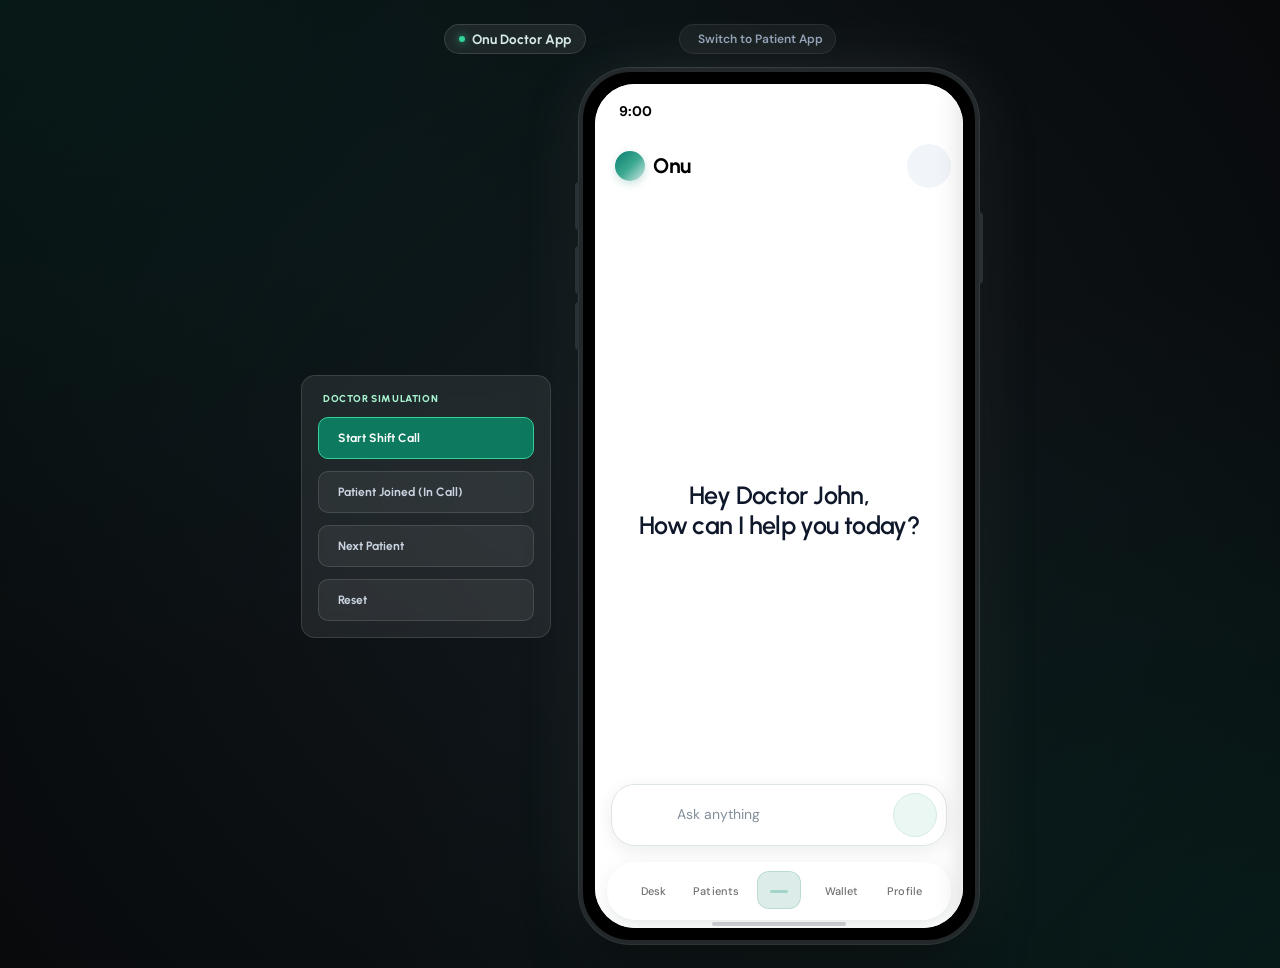
==== commit 73ab75d6: "Update voice chat and AI demo experience" ====
--- a/doctors-app.html
+++ b/doctors-app.html
@@ -9118,17 +9118,23 @@
     }
 
     .onu-msg-user-bubble {
-      background: #F1F5F9;
+      width: fit-content;
+      background: #EFF7F4;
       color: #0F172A;
       font-family: var(--font-body);
       font-size: 14.5px;
       font-weight: 500;
       line-height: 1.45;
       padding: 11px 16px;
-      border-radius: 18px 18px 4px 18px;
+      border-radius: 18px;
       max-width: 82%;
       word-wrap: break-word;
     }
+
+    .onu-msg-user-files { display: grid; gap: 7px; margin-top: 8px; }
+    .onu-msg-user-file { display: flex; align-items: center; gap: 8px; max-width: 100%; padding: 7px 9px; border-radius: 10px; background: rgba(255,255,255,.72); color: #475569; font: 12px/1.3 var(--font-body); }
+    .onu-msg-user-file i { flex: 0 0 auto; color: #0E8070; font-size: 16px; }
+    .onu-msg-user-file span { overflow: hidden; text-overflow: ellipsis; white-space: nowrap; }
 
     .onu-msg-user-actions {
       display: flex;
@@ -9242,6 +9248,8 @@
       margin-bottom: 5px;
     }
 
+    .onu-msg-ai-text.is-plain-text { white-space: pre-wrap; overflow-wrap: anywhere; }
+
     /* ============================================================
        CLAUDE MOBILE STYLE ARTIFACTS IN CHAT
        ============================================================ */
@@ -9492,6 +9500,11 @@
     .onu-typing-dot:nth-child(2) { animation-delay: 0.2s; }
     .onu-typing-dot:nth-child(3) { animation-delay: 0.4s; }
 
+    .onu-progress-line { display: inline-flex; align-items: center; gap: 6px; min-height: 24px; color: #71827D; font: 12px/1.4 var(--font-body); }
+    .onu-progress-sparkle { color: #0E8070; font-size: 13px; animation: onuProgressPulse 1.4s ease-in-out infinite; }
+    @keyframes onuProgressPulse { 50% { opacity: .5; transform: scale(1.12); } }
+    @media (prefers-reduced-motion: reduce) { .onu-progress-sparkle { animation: none; } }
+
     @keyframes typingBlink {
       0%, 80%, 100% { opacity: 0.3; transform: scale(0.8); }
       40% { opacity: 1; transform: scale(1.1); }
@@ -9908,6 +9921,37 @@
       background: #F1F5F9;
       transform: scale(1.05);
     }
+
+    .modal-voice-bot { background: #FBFCFD; color: #17212B; padding: calc(18px + env(safe-area-inset-top)) 20px calc(20px + env(safe-area-inset-bottom)); transform: none; }
+    .modal-voice-bot.active { transform: none; }
+    .voice-bot-top-bar { min-height: 44px; justify-content: center; padding-top: 12px; }
+    .voice-bot-brand-lockup { display: inline-flex; align-items: center; gap: 8px; }
+    .voice-bot-brand-mark { display: block; width: 30px; height: 30px; flex: 0 0 30px; border-radius: 50%; background: linear-gradient(135deg, #087E70 0%, #3EAA91 52%, #D6EAE6 100%); box-shadow: 0 3px 9px rgba(8,126,112,.2); }
+    .voice-bot-brand { color: #15211F; font: 700 21px/1.1 var(--font-heading); letter-spacing: -.02em; }
+    .voice-bot-center { flex: 1; min-height: 0; justify-content: center; gap: 14px; width: 100%; }
+    .voice-bot-visualizer { display: flex; align-items: center; justify-content: center; gap: 4px; width: 100%; height: 82px; flex: 0 0 82px; }
+    .voice-bot-wave-bar { width: 3px; height: var(--wave-height, 20px); flex: 0 0 3px; border-radius: 99px; background: var(--wave-gradient, linear-gradient(90deg,#0E8070,#56C6A5,#0E8070)); background-size: 300px 100%; background-position: var(--wave-position,0px) 50%; opacity: .86; transform: scaleY(.26); }
+    .voice-bot-visualizer.is-active .voice-bot-wave-bar { animation: voiceBotWave .72s ease-in-out var(--wave-delay, 0s) infinite alternate, voiceBotGradient 1.8s linear var(--wave-delay, 0s) infinite; }
+    .voice-bot-visualizer.is-user { --wave-gradient: linear-gradient(90deg,#3976E8,#9B5DE5,#56A7FF,#3976E8); }
+    .voice-bot-visualizer.is-onu { --wave-gradient: linear-gradient(90deg,#0E8070,#58C7A4,#B0E7D0,#0E8070); }
+    @keyframes voiceBotWave { to { transform: scaleY(1); opacity: 1; } }
+    @keyframes voiceBotGradient { to { background-position: calc(var(--wave-position,0px) - 220px) 50%; } }
+    .voice-bot-status-text { min-height: 21px; flex: 0 0 21px; color: #24332F; font: 600 14px/1.35 var(--font-heading); letter-spacing: 0; text-align: center; white-space: nowrap; }
+    .voice-bot-transcript { display: flex; flex: 0 0 220px; flex-direction: column; gap: 20px; width: 100%; max-width: 340px; height: 220px; overflow-y: auto; padding: 12px 2px; scrollbar-width: thin; }
+    .voice-bot-transcript-entry { display: grid; gap: 3px; color: #39464D; font: 15px/1.5 var(--font-body); }
+    .voice-bot-transcript-speaker { font: 700 12px/1.3 var(--font-body); }
+    .voice-bot-transcript-entry.is-user .voice-bot-transcript-speaker { color: #3976E8; }
+    .voice-bot-transcript-entry.is-onu .voice-bot-transcript-speaker { color: #0E8070; }
+    .voice-bot-transcript-text { margin: 0; }
+    .voice-bot-controls-dock { min-height: 70px; gap: 24px; }
+    .voice-bot-mic-btn, .voice-bot-end-btn { width: 60px; height: 60px; min-width: 48px; min-height: 48px; box-shadow: 0 5px 18px rgba(15, 23, 42, .09); }
+    .voice-bot-mic-btn { background: #EAF1FF; border-color: #D7E3FF; color: #315EC2; }
+    .voice-bot-mic-btn:hover { background: #DCE8FF; }
+    .voice-bot-mic-btn[aria-pressed="true"] { background: #FDECEC; border-color: #F4CACA; color: #B42318; }
+    .voice-bot-end-btn { border: 1px solid #C8D6D0; background: #E7EFEB; color: #1E342D; }
+    .voice-bot-end-btn:hover { background: #DCE7E2; transform: scale(1.04); }
+    @media (prefers-reduced-motion: reduce) { .voice-bot-visualizer.is-active .voice-bot-wave-bar, .voice-bot-live-dot { animation: none; } }
+    @media (max-height: 640px) { .modal-voice-bot { padding-top: 10px; padding-bottom: 10px; } .voice-bot-center { gap: 8px; } .voice-bot-visualizer { height: 58px; flex-basis: 58px; } .voice-bot-transcript { height: 130px; flex-basis: 130px; padding: 6px 2px; } .voice-bot-controls-dock { min-height: 56px; } .voice-bot-mic-btn, .voice-bot-end-btn { width: 52px; height: 52px; } }
 
     .onu-disclaimer {
       font-family: var(--font-body);
@@ -12474,20 +12518,22 @@
               <p class="onu-disclaimer" id="onuDisclaimer" hidden>Onu can make mistakes. Verify clinical decisions.</p>
               <div class="onu-composer-dock">
                 <div class="onu-attachment-menu" id="doctorOnuAttachmentMenu" role="menu" aria-label="Add to chat" onkeydown="handleOnuAttachmentMenuKeydown(event)" hidden>
-                  <button type="button" class="onu-attachment-option" role="menuitem" onclick="selectAttachOption('tag_patient')"><i class="ph ph-user" aria-hidden="true"></i><span>Tag Farzana Khan</span></button>
-                  <button type="button" class="onu-attachment-option" role="menuitem" onclick="selectAttachOption('lab_report')"><i class="ph ph-file-text" aria-hidden="true"></i><span>Attach lab report</span></button>
-                  <button type="button" class="onu-attachment-option" role="menuitem" onclick="selectAttachOption('shift_queue')"><i class="ph ph-calendar-check" aria-hidden="true"></i><span>Attach shift queue</span></button>
-                  <button type="button" class="onu-attachment-option" role="menuitem" onclick="selectAttachOption('rx_protocol')"><i class="ph ph-prescription" aria-hidden="true"></i><span>Rx protocol</span></button>
+                  <button type="button" class="onu-attachment-option" role="menuitem" onclick="selectAttachOption('photos')"><i class="ph ph-image" aria-hidden="true"></i><span>Photos</span></button>
+                  <button type="button" class="onu-attachment-option" role="menuitem" onclick="selectAttachOption('camera')"><i class="ph ph-camera" aria-hidden="true"></i><span>Take a photo</span></button>
+                  <button type="button" class="onu-attachment-option" role="menuitem" onclick="selectAttachOption('documents')"><i class="ph ph-file-text" aria-hidden="true"></i><span>Documents</span></button>
                 </div>
                 <form class="onu-composer" id="doctorOnuComposerForm" onsubmit="submitDoctorOnuMessage(event)">
-                  <button type="button" id="btnOnuAttach" aria-label="Attach clinical context" title="Attach clinical context" aria-haspopup="menu" aria-expanded="false" onclick="toggleOnuAttachMenu(this)"><i class="ph ph-plus" aria-hidden="true"></i></button>
-                  <textarea id="inputOnuChat" rows="1" aria-label="Message Onu" placeholder="Message Onu..." oninput="handleOnuInputChange(this)" onkeydown="handleOnuInputKey(event)"></textarea>
+                  <button type="button" id="btnOnuAttach" aria-label="Add photos or documents" title="Add photos or documents" aria-haspopup="menu" aria-expanded="false" onclick="toggleOnuAttachMenu(this)"><i class="ph ph-plus" aria-hidden="true"></i></button>
+                  <textarea id="inputOnuChat" rows="1" aria-label="Message Onu" placeholder="Ask anything" oninput="handleOnuInputChange(this)" onkeydown="handleOnuInputKey(event)"></textarea>
                   <button type="button" id="btnOnuMic" aria-label="Start voice input" aria-pressed="false" title="Voice input" onclick="toggleOnuVoiceListening()"><i class="ph ph-microphone" aria-hidden="true"></i></button>
                   <button type="button" id="btnOnuActionMorph" class="btn-onu-action-morph voice-mode" aria-label="Start voice assistant" title="Start voice assistant" onclick="handleOnuMorphAction()"><i class="ph ph-waveform" aria-hidden="true"></i></button>
                 </form>
               </div>
             </div>
           </div>
+          <input type="file" id="doctorOnuPhotoInput" accept="image/*" multiple hidden onchange="handleDoctorOnuAttachments(this.files, this)">
+          <input type="file" id="doctorOnuCameraInput" accept="image/*" capture="environment" hidden onchange="handleDoctorOnuAttachments(this.files, this)">
+          <input type="file" id="doctorOnuDocumentInput" accept=".pdf,.doc,.docx,.odt,.rtf,.txt,.csv,.xls,.xlsx,.ppt,.pptx,application/pdf,application/msword,application/vnd.openxmlformats-officedocument.wordprocessingml.document,text/plain,text/csv,application/vnd.ms-excel,application/vnd.openxmlformats-officedocument.spreadsheetml.sheet,application/vnd.ms-powerpoint,application/vnd.openxmlformats-officedocument.presentationml.presentation" multiple hidden onchange="handleDoctorOnuAttachments(this.files, this)">
 
           <!-- =======================================================
                VIEW 1: MY DESK (HOME)
@@ -15241,35 +15287,20 @@
         <!-- =======================================================
              12. LIVE AI VOICE BOT FULL-SCREEN MODAL (Match Reference)
              ======================================================= -->
-        <div class="modal-voice-bot" id="modalLiveVoiceBot">
-          <!-- Top Bar: Close Button + Pulsing Live Badge -->
-          <div class="voice-bot-top-bar">
-            <button type="button" class="voice-bot-close-btn" onclick="closeLiveVoiceBotModal()" aria-label="Close Live Voice">
-              <i class="ph ph-x"></i>
-            </button>
-            <span class="voice-bot-live-pill">
-              <span class="voice-bot-live-dot"></span>
-              Live
-            </span>
+        <div class="modal-voice-bot" id="modalLiveVoiceBot" role="dialog" aria-modal="true" aria-label="Onu live voice chat" onkeydown="handleDoctorVoiceBotKeydown(event)">
+          <div class="voice-bot-top-bar"><span class="voice-bot-brand-lockup"><span class="voice-bot-brand-mark" aria-hidden="true"></span><span class="voice-bot-brand">Onu</span></span></div>
+
+          <div class="voice-bot-center">
+            <div class="voice-bot-visualizer" id="voiceBotVisualizer" aria-hidden="true"></div>
+            <span class="voice-bot-status-text" id="voiceBotStatusText">Starting demo…</span>
+            <div class="voice-bot-transcript" id="voiceBotTranscript" role="log" aria-live="polite" aria-relevant="additions text" aria-label="Live transcript"></div>
           </div>
 
-          <!-- Center Visual: Glowing Orb with Doctor Icon & Listening Text -->
-          <div class="voice-bot-center">
-            <div class="voice-bot-orb-container">
-              <div class="voice-bot-orb-glow"></div>
-              <div class="voice-bot-orb-circle">
-                <i class="ph ph-stethoscope" style="font-size: 68px; color: #072B38;"></i>
-              </div>
-            </div>
-            <span class="voice-bot-status-text" id="voiceBotStatusText">Listening...</span>
-          </div>
-
-          <!-- Bottom Actions: Mic Mute + End Button -->
           <div class="voice-bot-controls-dock">
-            <button type="button" class="voice-bot-mic-btn" id="btnVoiceBotMic" onclick="toggleVoiceBotMute()" aria-label="Mute Microphone">
+            <button type="button" class="voice-bot-mic-btn" id="btnVoiceBotMic" onclick="toggleVoiceBotMute()" aria-label="Mute microphone" aria-pressed="false" title="Mute microphone">
               <i class="ph ph-microphone"></i>
             </button>
-            <button type="button" class="voice-bot-end-btn" onclick="closeLiveVoiceBotModal()" aria-label="End Voice Session">
+            <button type="button" class="voice-bot-end-btn" onclick="closeLiveVoiceBotModal()" aria-label="End voice session" title="End voice session">
               <i class="ph ph-x"></i>
             </button>
           </div>
@@ -17008,6 +17039,7 @@
     // ONU CLINICAL AI COPILOT CONTROLLER (CHATGPT & CLAUDE MOBILE SPEC)
     // =======================================================
     let lastUserQuery = '';
+    let activeOnuThreadId = null;
     let currentActiveArtifactId = null;
 
     // Claude Artifacts Registry Store
@@ -17070,28 +17102,24 @@
     }
 
     function selectAttachOption(type) {
-      const inputField = document.getElementById('inputOnuChat');
+      const inputIds = { photos: 'doctorOnuPhotoInput', camera: 'doctorOnuCameraInput', documents: 'doctorOnuDocumentInput' };
+      const input = document.getElementById(inputIds[type]);
       closeOnuAttachMenu();
-      if (!inputField) return;
-
-      if (type === 'tag_patient') {
-        inputField.value = '@Farzana Khan ';
-        inputField.focus();
-        showToast('Tagged patient Farzana Khan');
-      } else if (type === 'lab_report') {
-        inputField.value = 'Review CBC & Lipid Panel: ';
-        inputField.focus();
-        showToast('Attached lab panel template');
-      } else if (type === 'shift_queue') {
-        inputField.value = 'Summarize today\'s Shift 1 patient queue: ';
-        inputField.focus();
-        showToast('Shift queue attached');
-      } else if (type === 'rx_protocol') {
-        inputField.value = 'Recommend clinical dosage guidelines for: ';
-        inputField.focus();
-        showToast('Rx protocol template added');
-      }
-      handleOnuInputChange(inputField);
+      if (!input) return;
+      input.value = '';
+      input.click();
+    }
+
+    function handleDoctorOnuAttachments(fileList, inputElement) {
+      const files = Array.from(fileList || []);
+      const supportedExtensions = new Set(['jpg','jpeg','png','gif','webp','heic','heif','bmp','pdf','doc','docx','odt','rtf','txt','csv','xls','xlsx','ppt','pptx']);
+      const valid = files.filter(file => {
+        const extension = String(file.name || '').split('.').pop().toLowerCase();
+        return (String(file.type || '').startsWith('image/') || supportedExtensions.has(extension)) && file.size <= 15 * 1024 * 1024;
+      });
+      if (valid.length !== files.length) showToast('Unsupported file or over 15 MB. Choose a photo or supported document.');
+      if (valid.length) sendOnuMessage(valid);
+      if (inputElement) inputElement.value = '';
     }
 
     // Categorized Chat History Drawer (ChatGPT & Claude Mobile Standard)
@@ -17125,7 +17153,8 @@
                    ontouchend="handleThreadTouchEnd('${thread.id}', event)"
                    ontouchcancel="handleThreadMouseLeave()"
                    oncontextmenu="handleThreadContextMenu('${thread.id}', event)"
-                   onclick="handleThreadItemClick('${thread.id}', '${thread.query.replace(/'/g, "\\'")}')">
+                   data-query="${escapeHtml(thread.query || '')}"
+                   onclick="handleThreadItemClick(this.dataset.id, this.dataset.query)">
                 <span class="onu-drawer-item-title">${escapeHtml(thread.title)}</span>
                 <i class="ph ph-dots-three-vertical onu-drawer-item-dots" onclick="event.stopPropagation(); openThreadContextMenu('${thread.id}')"></i>
               </div>
@@ -17179,7 +17208,7 @@
         isLongPressTriggered = false;
         return;
       }
-      loadOnuChatThread(query);
+      loadOnuChatThread(threadId, query);
       closeOnuHistoryDrawer();
     }
 
@@ -17275,11 +17304,62 @@
       document.querySelectorAll('#onuHeader [aria-label="Open chat history"]').forEach(button => button.setAttribute('aria-expanded', 'false'));
     }
 
-    function loadOnuChatThread(queryText) {
+    function renderDoctorOnuThreadMessages(thread) {
+      const streamView = document.getElementById('onuMessagesStream');
+      if (!streamView || !thread) return;
+      streamView.innerHTML = (thread.messages || []).map(message => {
+        if (message.role === 'user') {
+          const files = (message.attachments || []).map(file => {
+            const isImage = String(file.type || '').startsWith('image/');
+            return `<div class="onu-msg-user-file"><i class="ph ${isImage ? 'ph-image' : 'ph-file-text'}" aria-hidden="true"></i><span>${escapeHtml(file.name || 'Attachment')}</span></div>`;
+          }).join('');
+          return `<div class="onu-message-user-wrap"><div class="onu-msg-user-bubble">${message.text ? escapeHtml(message.text) : ''}${files ? `<div class="onu-msg-user-files">${files}</div>` : ''}</div></div>`;
+        }
+        return `<div class="onu-message-ai-wrap"><div class="onu-msg-ai-text is-plain-text">${escapeHtml(message.text || '')}</div></div>`;
+      }).join('');
+      streamView.scrollTop = streamView.scrollHeight;
+      lastUserQuery = [...(thread.messages || [])].reverse().find(message => message.role === 'user')?.text || thread.query || '';
+      const inputField = document.getElementById('inputOnuChat');
+      if (inputField) {
+        inputField.value = '';
+        handleOnuInputChange(inputField);
+      }
+      activeOnuThreadId = thread.id;
+      setDoctorOnuView(true);
+    }
+
+    function loadOnuChatThread(threadId, queryText) {
+      const thread = recentChatThreads.find(item => item.id === threadId);
       startNewOnuChat();
+      if (thread?.messages?.length) {
+        renderDoctorOnuThreadMessages(thread);
+        return;
+      }
+      activeOnuThreadId = thread?.id || null;
       const inputField = document.getElementById('inputOnuChat');
       if (inputField) inputField.value = queryText;
       sendOnuMessage();
+    }
+
+    function ensureDoctorOnuThread(queryText, preferredThreadId = activeOnuThreadId) {
+      let thread = recentChatThreads.find(item => item.id === preferredThreadId);
+      if (!thread) {
+        const title = String(queryText || 'Voice conversation').trim() || 'Voice conversation';
+        thread = {
+          id: `thread_${Date.now()}_${Math.random().toString(36).slice(2, 7)}`,
+          title: title.length > 32 ? `${title.substring(0, 32)}...` : title,
+          query: title,
+          category: 'Today',
+          messages: [],
+          updatedAt: Date.now()
+        };
+        recentChatThreads.unshift(thread);
+      }
+      if (!Array.isArray(thread.messages)) thread.messages = [];
+      if (!thread.query) thread.query = queryText;
+      thread.updatedAt = Date.now();
+      activeOnuThreadId = thread.id;
+      return thread;
     }
 
     function setDoctorOnuView(isConversation) {
@@ -17335,6 +17415,7 @@
         handleOnuInputChange(inputField);
       }
       lastUserQuery = '';
+      activeOnuThreadId = null;
       setDoctorOnuView(false);
       document.getElementById('inputOnuChat')?.focus();
     }
@@ -17569,51 +17650,121 @@
         allAiWraps[allAiWraps.length - 1].remove();
       }
 
-      // Render Typing Indicator
-      const typingId = 'onuTyping_' + Date.now();
-      const typingHtml = `
-        <div class="onu-message-ai-wrap" id="${typingId}">
-          <div class="onu-thought-pill">
-            <span class="onu-thought-dot"></span>
-            <span>Thinking...</span>
-          </div>
-          <div class="onu-typing-indicator">
-            <span class="onu-typing-dot"></span>
-            <span class="onu-typing-dot"></span>
-            <span class="onu-typing-dot"></span>
-          </div>
-        </div>
-      `;
-      streamView.insertAdjacentHTML('beforeend', typingHtml);
-      if (scrollArea) scrollArea.scrollTop = scrollArea.scrollHeight;
-
-      setTimeout(() => {
-        const typingEl = document.getElementById(typingId);
-        if (typingEl) typingEl.remove();
-
-        const aiResponse = generateOnuClinicalResponse(lastUserQuery);
-        streamView.insertAdjacentHTML('beforeend', aiResponse);
+      const query = lastUserQuery;
+      runDoctorOnuResponse(streamView, query, () => {
+        streamView.insertAdjacentHTML('beforeend', generateOnuPlainTextResponse(query));
         if (scrollArea) scrollArea.scrollTop = scrollArea.scrollHeight;
         showToast('Regenerated clinical response');
-      }, 550);
+      });
+    }
+
+    function getDoctorOnuProgressSteps(query) {
+      const q = String(query || '').toLowerCase();
+      if (/patient|directory|recap|last visit|alif/.test(q)) return ['Finding the relevant patient details…', 'Reviewing the encounter summary…', 'Organizing the key points…', 'Preparing your response…'];
+      if (/queue|shift|today|turn|schedule/.test(q)) return ["Reviewing today's schedule…", 'Organizing the queue details…', 'Checking the important updates…', 'Preparing your response…'];
+      if (/money|earn|income|balance|wallet|taka|payout/.test(q)) return ['Gathering the payout details…', 'Reviewing the totals…', 'Organizing the financial summary…', 'Preparing your response…'];
+      if (/fever|infection|temperature|bp|hypertension|pressure|diabetes|sugar|glucose|hba1c|headache|migraine/.test(q)) return ['Gathering the relevant clinical context…', 'Organizing the key considerations…', 'Checking the response structure…', 'Preparing your response…'];
+      return ['Reviewing your question…', 'Picking out the relevant details…', 'Organizing a concise answer…', 'Preparing your response…'];
+    }
+
+    function runDoctorOnuResponse(streamView, query, onComplete) {
+      const progressId = 'onuProgress_' + Date.now() + '_' + Math.random().toString(36).slice(2, 6);
+      const steps = getDoctorOnuProgressSteps(query);
+      const progress = document.createElement('div');
+      progress.className = 'onu-message-ai-wrap';
+      progress.id = progressId;
+      progress.innerHTML = `<div class="onu-progress-line" role="status" aria-live="polite"><i class="ph ph-sparkle onu-progress-sparkle" aria-hidden="true"></i><span class="onu-progress-label"></span></div>`;
+      streamView.appendChild(progress);
+      const label = progress.querySelector('.onu-progress-label');
+      let stage = 0;
+      label.textContent = steps[stage];
+      streamView.scrollTop = streamView.scrollHeight;
+
+      const timer = window.setInterval(() => {
+        stage += 1;
+        if (stage < steps.length) {
+          label.textContent = steps[stage];
+          streamView.scrollTop = streamView.scrollHeight;
+          return;
+        }
+        window.clearInterval(timer);
+        progress.remove();
+        onComplete();
+      }, 1100);
+    }
+
+    function doctorHtmlToPlainText(html) {
+      const content = document.createElement('div');
+      content.innerHTML = html || '';
+      const flatten = node => {
+        if (node.nodeType === Node.TEXT_NODE) return node.nodeValue.replace(/\s+/g, ' ');
+        if (node.nodeType !== Node.ELEMENT_NODE) return Array.from(node.childNodes || []).map(flatten).join('');
+        const tag = node.tagName.toLowerCase();
+        if (tag === 'br') return '\n';
+        const body = Array.from(node.childNodes).map(flatten).join('').trim();
+        if (!body) return '';
+        if (tag === 'li') return `• ${body}\n`;
+        if (['p','h1','h2','h3','h4','blockquote'].includes(tag)) return `${body}\n\n`;
+        if (['div','ul','ol'].includes(tag)) return `${body}\n`;
+        return body;
+      };
+      return Array.from(content.childNodes).map(flatten).join('')
+        .replace(/\u00a0/g, ' ')
+        .replace(/[ \t]+/g, ' ')
+        .replace(/ *\n */g, '\n')
+        .replace(/\n{3,}/g, '\n\n')
+        .trim();
+    }
+
+    function generateOnuPlainTextResponse(query, attachmentFiles = []) {
+      if (attachmentFiles.length) {
+        const count = attachmentFiles.length;
+        const attachmentReply = `I received ${count === 1 ? 'the attached file' : `${count} attached files`}, but this demo does not inspect file contents yet.${query ? ` Your message: ${query}` : ''}`;
+        return `<div class="onu-message-ai-wrap"><div class="onu-msg-ai-text is-plain-text">${escapeHtml(attachmentReply)}</div></div>`;
+      }
+      const responseHtml = generateOnuClinicalResponse(query);
+      const parsedResponse = document.createElement('div');
+      parsedResponse.innerHTML = responseHtml;
+      const introHtml = parsedResponse.querySelector('.onu-msg-ai-text')?.innerHTML || '';
+      const artifactCard = parsedResponse.querySelector('.onu-artifact-card[id]');
+      const artifactId = artifactCard?.id.replace(/^artifactCard_/, '');
+      const artifact = artifactId ? claudeArtifactsStore[artifactId] : null;
+      const plainParts = [doctorHtmlToPlainText(introHtml)];
+      if (artifact) {
+        plainParts.push(doctorHtmlToPlainText(artifact.fullContentHtml || artifact.summaryHtml));
+      }
+      if (!plainParts.some(Boolean)) plainParts.push(doctorHtmlToPlainText(responseHtml));
+      const plainText = plainParts.filter(Boolean).join('\n\n');
+      const actionsHtml = parsedResponse.querySelector('.onu-msg-ai-actions')?.outerHTML || '';
+      return `<div class="onu-message-ai-wrap"><div class="onu-msg-ai-text is-plain-text">${escapeHtml(plainText)}</div>${actionsHtml}</div>`;
     }
 
     // Main Send Message Function
-    function sendOnuMessage() {
+    function sendOnuMessage(attachments = []) {
       const inputField = document.getElementById('inputOnuChat');
       if (!inputField) return;
       const text = inputField.value.trim();
-      if (!text) return;
-
-      lastUserQuery = text;
+      if (!text && !attachments.length) return;
+      const responseQuery = text || (attachments.some(file => String(file.type || '').startsWith('image/')) ? 'Review the attached photo' : 'Review the attached document');
+
+      lastUserQuery = responseQuery;
+      const thread = ensureDoctorOnuThread(responseQuery);
+      thread.messages.push({
+        role: 'user',
+        text,
+        attachments: attachments.map(file => ({ name: file.name || 'Attachment', type: file.type || '', size: Number(file.size) || 0 })),
+        createdAt: Date.now()
+      });
       const streamView = document.getElementById('onuMessagesStream');
       const scrollArea = streamView;
       setDoctorOnuView(true);
 
       // 1. Render User Bubble with Copy/Edit Actions
-      const userBubbleHtml = `
-        <div class="onu-message-user-wrap">
-          <div class="onu-msg-user-bubble">${escapeHtml(text)}</div>
+      const attachmentHtml = attachments.length ? `<div class="onu-msg-user-files">${attachments.map(file => {
+        const isImage = String(file.type || '').startsWith('image/');
+        return `<div class="onu-msg-user-file"><i class="ph ${isImage ? 'ph-image' : 'ph-file-text'}" aria-hidden="true"></i><span>${escapeHtml(file.name || (isImage ? 'Photo' : 'Document'))}</span></div>`;
+      }).join('')}</div>` : '';
+      const userActionsHtml = text ? `
           <div class="onu-msg-user-actions">
             <button class="onu-msg-user-action-btn" onclick="copyUserMessage('${escapeHtml(text)}')" title="Copy message">
               <i class="ph ph-copy"></i>
@@ -17621,7 +17772,11 @@
             <button class="onu-msg-user-action-btn" onclick="editUserMessage('${escapeHtml(text)}')" title="Edit query">
               <i class="ph ph-pencil-simple"></i>
             </button>
-          </div>
+          </div>` : '';
+      const userBubbleHtml = `
+        <div class="onu-message-user-wrap">
+          <div class="onu-msg-user-bubble">${text ? escapeHtml(text) : ''}${attachmentHtml}</div>
+          ${userActionsHtml}
         </div>
       `;
       streamView.insertAdjacentHTML('beforeend', userBubbleHtml);
@@ -17629,83 +17784,210 @@
       handleOnuInputChange(inputField);
       inputField.focus();
 
-      // Save to recent threads if novel
-      if (!recentChatThreads.some(t => t.query.toLowerCase() === text.toLowerCase())) {
-        recentChatThreads.unshift({
-          id: 'thread_' + Date.now(),
-          title: text.length > 32 ? text.substring(0, 32) + '...' : text,
-          query: text,
-          category: 'Today'
-        });
-      }
-
-      // 2. Render Typing / Thought Indicator
-      const typingId = 'onuTyping_' + Date.now();
-      const typingHtml = `
-        <div class="onu-message-ai-wrap" id="${typingId}">
-          <div class="onu-thought-pill">
-            <span class="onu-thought-dot"></span>
-            <span>Thinking...</span>
-          </div>
-          <div class="onu-typing-indicator">
-            <span class="onu-typing-dot"></span>
-            <span class="onu-typing-dot"></span>
-            <span class="onu-typing-dot"></span>
-          </div>
-        </div>
-      `;
-      streamView.insertAdjacentHTML('beforeend', typingHtml);
-      if (scrollArea) scrollArea.scrollTop = scrollArea.scrollHeight;
-
-      // 3. Generate Contextual Clinical AI Response
-      setTimeout(() => {
-        const typingEl = document.getElementById(typingId);
-        if (typingEl) typingEl.remove();
-
-        const aiResponse = generateOnuClinicalResponse(text);
-        streamView.insertAdjacentHTML('beforeend', aiResponse);
-        if (scrollArea) scrollArea.scrollTop = scrollArea.scrollHeight;
-      }, 550);
+      runDoctorOnuResponse(streamView, responseQuery, () => {
+        const responseMarkup = generateOnuPlainTextResponse(text, attachments);
+        const parsedResponse = document.createElement('div');
+        parsedResponse.innerHTML = responseMarkup;
+        const responseText = parsedResponse.querySelector('.onu-msg-ai-text')?.textContent || '';
+        thread.messages.push({ role: 'assistant', text: responseText, attachments: [], createdAt: Date.now() });
+        thread.updatedAt = Date.now();
+        renderOnuRecentsList();
+        if (activeOnuThreadId === thread.id) {
+          streamView.insertAdjacentHTML('beforeend', responseMarkup);
+          if (scrollArea) scrollArea.scrollTop = scrollArea.scrollHeight;
+        }
+      });
     }
 
     // Live AI Voice Bot Modal Handlers
     let isVoiceBotMuted = false;
+    let doctorVoiceDemoSession = 0;
+    let doctorVoiceDemoReturnFocus = null;
+    let doctorVoiceThreadId = null;
+    let doctorVoiceBotMessages = [];
+
+    function handleDoctorVoiceBotKeydown(event) {
+      if (event.key === 'Escape') {
+        event.preventDefault();
+        closeLiveVoiceBotModal();
+        return;
+      }
+      if (event.key !== 'Tab') return;
+      const controls = Array.from(document.querySelectorAll('#modalLiveVoiceBot button:not(:disabled)'));
+      const first = controls[0];
+      const last = controls[controls.length - 1];
+      if (event.shiftKey && document.activeElement === first) {
+        event.preventDefault();
+        last?.focus();
+      } else if (!event.shiftKey && document.activeElement === last) {
+        event.preventDefault();
+        first?.focus();
+      }
+    }
 
     function openLiveVoiceBotModal() {
       const modal = document.getElementById('modalLiveVoiceBot');
-      if (modal) {
-        modal.classList.add('active');
-        const statusText = document.getElementById('voiceBotStatusText');
-        if (statusText) statusText.innerText = 'Listening...';
-        isVoiceBotMuted = false;
-        const micBtn = document.getElementById('btnVoiceBotMic');
-        if (micBtn) {
-          micBtn.innerHTML = '<i class="ph ph-microphone"></i>';
-          micBtn.style.background = 'rgba(255, 255, 255, 0.15)';
-        }
-      }
+      if (!modal) return;
+      doctorVoiceDemoReturnFocus = document.activeElement;
+      doctorVoiceThreadId = activeOnuThreadId;
+      modal.classList.add('active');
+      isVoiceBotMuted = false;
+      const transcript = document.getElementById('voiceBotTranscript');
+      if (transcript) transcript.replaceChildren();
+      doctorVoiceBotMessages = [];
+      updateDoctorVoiceBotMic();
+      buildVoiceBotWaveform('voiceBotVisualizer');
+      document.getElementById('btnVoiceBotMic')?.focus();
+      startDoctorVoiceDemo();
     }
 
     function closeLiveVoiceBotModal() {
       const modal = document.getElementById('modalLiveVoiceBot');
+      doctorVoiceDemoSession += 1;
+      saveDoctorVoiceTranscriptToChat();
       if (modal) modal.classList.remove('active');
+      document.getElementById('voiceBotVisualizer')?.classList.remove('is-active');
+      if (doctorVoiceDemoReturnFocus?.isConnected) doctorVoiceDemoReturnFocus.focus();
+      doctorVoiceDemoReturnFocus = null;
+      doctorVoiceThreadId = null;
+    }
+
+    function saveDoctorVoiceTranscriptToChat() {
+      const voiceMessages = doctorVoiceBotMessages.filter(message => message.text.trim());
+      if (!voiceMessages.length) return;
+
+      const firstUserMessage = voiceMessages.find(message => message.role === 'user')?.text || 'Voice conversation';
+      const thread = ensureDoctorOnuThread(firstUserMessage, doctorVoiceThreadId);
+      const timestamp = Date.now();
+      voiceMessages.forEach((message, index) => thread.messages.push({
+        role: message.role, text: message.text, attachments: [], createdAt: timestamp + index
+      }));
+      thread.updatedAt = Date.now();
+      activeOnuThreadId = thread.id;
+      lastUserQuery = [...voiceMessages].reverse().find(message => message.role === 'user')?.text || firstUserMessage;
+      setDoctorOnuView(true);
+      renderDoctorOnuThreadMessages(thread);
+      renderOnuRecentsList();
     }
 
     function toggleVoiceBotMute() {
       isVoiceBotMuted = !isVoiceBotMuted;
+      doctorVoiceDemoSession += 1;
+      updateDoctorVoiceBotMic();
+      const statusText = document.getElementById('voiceBotStatusText');
+      const visualizer = document.getElementById('voiceBotVisualizer');
+      if (isVoiceBotMuted) {
+        if (statusText) statusText.textContent = 'Microphone muted';
+        visualizer?.classList.remove('is-active');
+      } else {
+        startDoctorVoiceDemo();
+      }
+    }
+
+    function updateDoctorVoiceBotMic() {
       const micBtn = document.getElementById('btnVoiceBotMic');
+      if (!micBtn) return;
+      micBtn.innerHTML = `<i class="ph ${isVoiceBotMuted ? 'ph-microphone-slash' : 'ph-microphone'}" aria-hidden="true"></i>`;
+      micBtn.setAttribute('aria-pressed', String(isVoiceBotMuted));
+      micBtn.setAttribute('aria-label', isVoiceBotMuted ? 'Unmute microphone' : 'Mute microphone');
+      micBtn.title = isVoiceBotMuted ? 'Unmute microphone' : 'Mute microphone';
+    }
+
+    function buildVoiceBotWaveform(id) {
+      const visualizer = document.getElementById(id);
+      if (!visualizer || visualizer.childElementCount) return;
+      visualizer.innerHTML = Array.from({ length: 37 }, (_, index) => {
+        const height = 15 + Math.round(Math.abs(Math.sin(index * 1.17)) * 50);
+        const delay = -((index % 9) * 0.09).toFixed(2);
+        const position = Math.round(index * 300 / 37);
+        return `<span class="voice-bot-wave-bar" style="--wave-height:${height}px;--wave-delay:${delay}s;--wave-position:${position}px"></span>`;
+      }).join('');
+    }
+
+    function addVoiceBotTranscriptLine(speaker, text) {
+      const transcript = document.getElementById('voiceBotTranscript');
+      if (!transcript) return null;
+      const entry = document.createElement('div');
+      const isUser = speaker === 'You';
+      entry.className = `voice-bot-transcript-entry ${isUser ? 'is-user' : 'is-onu'}`;
+      const speakerLabel = document.createElement('span');
+      speakerLabel.className = 'voice-bot-transcript-speaker';
+      speakerLabel.textContent = speaker;
+      const spokenText = document.createElement('p');
+      spokenText.className = 'voice-bot-transcript-text';
+      spokenText.setAttribute('data-full-text', text);
+      entry.append(speakerLabel, spokenText);
+      const speakerClass = isUser ? 'is-user' : 'is-onu';
+      transcript.querySelectorAll(`.voice-bot-transcript-entry.${speakerClass}`).forEach(previous => previous.remove());
+      transcript.appendChild(entry);
+      const message = { role: isUser ? 'user' : 'assistant', text: '' };
+      doctorVoiceBotMessages.push(message);
+      spokenText.voiceDemoMessage = message;
+      transcript.scrollTop = transcript.scrollHeight;
+      return spokenText;
+    }
+
+    function playDoctorVoiceDemoLine(speaker, text, session, onComplete) {
+      if (session !== doctorVoiceDemoSession || isVoiceBotMuted) return;
+      const isUser = speaker === 'You';
+      const visualizer = document.getElementById('voiceBotVisualizer');
       const statusText = document.getElementById('voiceBotStatusText');
-      if (micBtn) {
-        if (isVoiceBotMuted) {
-          micBtn.innerHTML = '<i class="ph ph-microphone-slash"></i>';
-          micBtn.style.background = '#DC2626';
-          if (statusText) statusText.innerText = 'Microphone Muted';
-        } else {
-          micBtn.innerHTML = '<i class="ph ph-microphone"></i>';
-          micBtn.style.background = 'rgba(255, 255, 255, 0.15)';
-          if (statusText) statusText.innerText = 'Listening...';
+      if (visualizer) {
+        visualizer.classList.toggle('is-user', isUser);
+        visualizer.classList.toggle('is-onu', !isUser);
+        visualizer.classList.add('is-active');
+      }
+      if (statusText) statusText.textContent = isUser ? 'Listening…' : 'Onu is responding…';
+      const transcriptText = addVoiceBotTranscriptLine(speaker, text);
+      const words = text.split(/\s+/);
+      let wordIndex = 0;
+      const revealWord = () => {
+        if (session !== doctorVoiceDemoSession || isVoiceBotMuted || !transcriptText) return;
+        if (wordIndex >= words.length) {
+          window.setTimeout(onComplete, 450);
+          return;
         }
-      }
+        transcriptText.textContent += `${wordIndex ? ' ' : ''}${words[wordIndex++]}`;
+        if (transcriptText.voiceDemoMessage) transcriptText.voiceDemoMessage.text = transcriptText.textContent;
+        const transcript = document.getElementById('voiceBotTranscript');
+        if (transcript) transcript.scrollTop = transcript.scrollHeight;
+        window.setTimeout(revealWord, 155);
+      };
+      revealWord();
+    }
+
+    function startDoctorVoiceDemo() {
+      const modal = document.getElementById('modalLiveVoiceBot');
+      if (!modal?.classList.contains('active') || isVoiceBotMuted) return;
+      const session = ++doctorVoiceDemoSession;
+      const conversations = [
+        [
+          ['You', 'Farzana Khan, 31, has had a fever for three days. I’m considering an antibiotic. Is that a good idea?'],
+          ['Onu', 'Fever alone does not tell us whether an antibiotic is needed. Before choosing one, can you share her temperature, other symptoms, vital signs, and any exam findings?'],
+          ['You', 'Her temperature is 38.5°C. She has a headache, but no cough, urinary symptoms, rash, or breathing difficulty. She is drinking fluids.'],
+          ['Onu', 'I would assess the cause and check local guidance before starting an antibiotic. For fever discomfort, paracetamol may be a more suitable option if she has no contraindications; confirm the dose and her medication history. If she worsens or develops red flags, arrange prompt assessment.']
+        ],
+        [
+          ['You', 'A patient has a sore throat and asks for antibiotics. What should I check first?'],
+          ['Onu', 'I would assess the symptoms and exam findings against your local sore-throat guidance before deciding. How long has it been going on, and are there any urgent features such as difficulty breathing or swallowing?'],
+          ['You', 'It started yesterday. They can swallow fluids and have no breathing difficulty.'],
+          ['Onu', 'That helps frame the assessment, but it is not enough to choose treatment remotely. Use the relevant clinical criteria and local protocol; offer supportive care where appropriate and safety-net for worsening symptoms.']
+        ]
+      ];
+      const nextConversation = () => {
+        if (session !== doctorVoiceDemoSession || !modal.classList.contains('active') || isVoiceBotMuted) return;
+        const dialogue = conversations[Math.floor(Math.random() * conversations.length)];
+        const playTurn = index => {
+          if (index >= dialogue.length) {
+            window.setTimeout(nextConversation, 900);
+            return;
+          }
+          const [speaker, text] = dialogue[index];
+          playDoctorVoiceDemoLine(speaker, text, session, () => playTurn(index + 1));
+        };
+        playTurn(0);
+      };
+      nextConversation();
     }
 
     function copyUserMessage(txt) {
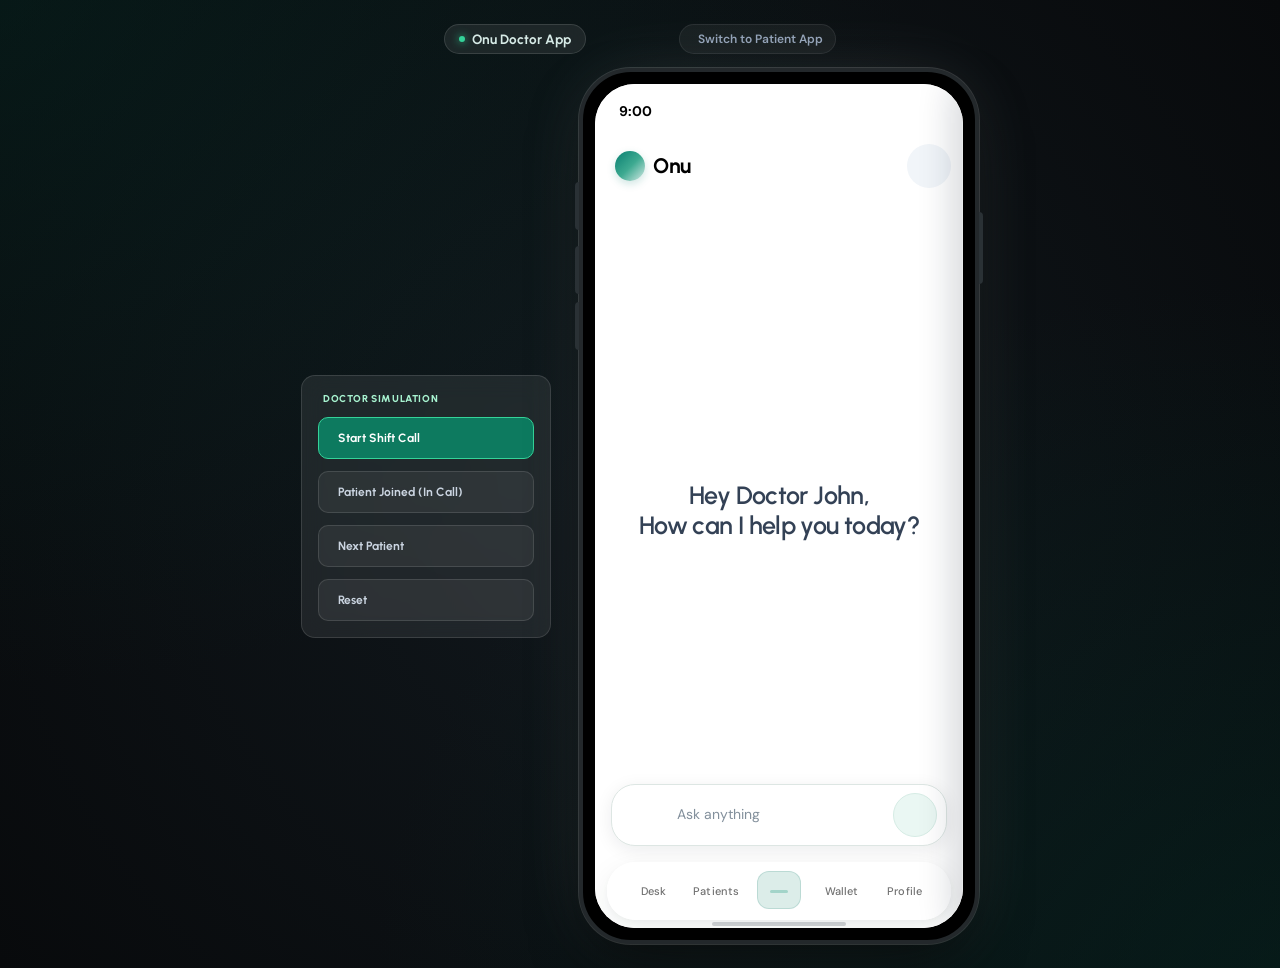
==== commit 8d207a23: "Update app design and chat refinements" ====
--- a/doctors-app.html
+++ b/doctors-app.html
@@ -117,7 +117,7 @@
       transition: all 0.2s ease;
     }
 
-    .app-switch-btn:hover {
+    .app-switch-btn:hover:not(*) {
       color: #FFFFFF;
       background: rgba(255, 255, 255, 0.12);
       border-color: rgba(255, 255, 255, 0.2);
@@ -225,7 +225,7 @@
       transition: opacity 0.15s ease;
     }
 
-    .status-time:hover {
+    .status-time:hover:not(*) {
       opacity: 0.7;
     }
 
@@ -393,7 +393,7 @@
       transition: all 0.2s cubic-bezier(0.16, 1, 0.3, 1);
     }
 
-    .schedule-action-card:hover {
+    .schedule-action-card:hover:not(*) {
       background: #FAFAFA !important;
       border-color: #CBD5E1 !important;
       transform: translateY(-1px);
@@ -430,7 +430,7 @@
       box-sizing: border-box;
     }
 
-    .btn-clear-schedule-action:hover {
+    .btn-clear-schedule-action:hover:not(*) {
       background: #FAFAFA !important;
       border-color: #CBD5E1 !important;
       color: #0F172A;
@@ -454,7 +454,7 @@
       cursor: pointer;
     }
 
-    .accepting-patients-card:hover {
+    .accepting-patients-card:hover:not(*) {
       background: linear-gradient(135deg, rgba(240, 244, 243, 0.98) 0%, rgba(230, 238, 236, 0.85) 100%);
       border-color: rgba(126, 184, 174, 0.35);
     }
@@ -548,7 +548,7 @@
       box-shadow: 0 4px 16px -2px rgba(5, 46, 40, 0.06), inset 0 1px 1px rgba(255, 255, 255, 0.9);
     }
 
-    .calendar-action-btn:hover {
+    .calendar-action-btn:hover:not(*) {
       background: linear-gradient(135deg, rgba(230, 242, 239, 0.98) 0%, rgba(205, 228, 223, 0.88) 100%);
       border-color: rgba(126, 184, 174, 0.55);
     }
@@ -613,7 +613,7 @@
       transition: color 0.15s ease, transform 0.1s ease;
     }
 
-    .btn-desk-view-all:hover {
+    .btn-desk-view-all:hover:not(*) {
       color: #0F172A;
       transform: translateX(1px);
     }
@@ -695,7 +695,7 @@
       box-shadow: none;
     }
 
-    .patient-hero-card.inperson-card .btn-hero-action:hover {
+    .patient-hero-card.inperson-card .btn-hero-action:hover:not(*) {
       background: #071930;
     }
 
@@ -751,7 +751,7 @@
       font-size: 18px;
     }
 
-    .btn-hero-action:hover {
+    .btn-hero-action:hover:not(*) {
       background: var(--color-primary-btn-hover, #02241F);
     }
 
@@ -788,7 +788,7 @@
       box-sizing: border-box;
     }
 
-    .patient-swipe-card:hover {
+    .patient-swipe-card:hover:not(*) {
       background: linear-gradient(135deg, rgba(232, 244, 241, 0.98) 0%, rgba(206, 230, 225, 0.88) 100%) !important;
       border-color: rgba(126, 184, 174, 0.55) !important;
     }
@@ -900,7 +900,7 @@
       transition: background 0.15s ease, transform 0.1s ease;
     }
 
-    .btn-card-join:hover {
+    .btn-card-join:hover:not(*) {
       background: #000000;
     }
 
@@ -943,7 +943,7 @@
       color: #475569;
     }
 
-    .btn-card-finish-rx:hover {
+    .btn-card-finish-rx:hover:not(*) {
       background: #E2E8F0;
       border-color: #CBD5E1;
       color: #000000;
@@ -1085,7 +1085,7 @@
       transition: background 0.15s ease, border-color 0.15s ease;
     }
 
-    .desk-previsit-file-chip:hover {
+    .desk-previsit-file-chip:hover:not(*) {
       background: #E2E8F0;
       border-color: #CBD5E1;
     }
@@ -1112,7 +1112,7 @@
       transition: color 0.15s ease, transform 0.1s ease;
     }
 
-    .btn-see-full-details:hover {
+    .btn-see-full-details:hover:not(*) {
       color: #475569;
       transform: translateX(2px);
     }
@@ -1204,7 +1204,7 @@
       transition: color 0.15s ease;
     }
 
-    .btn-push-notif-close:hover {
+    .btn-push-notif-close:hover:not(*) {
       color: #FFFFFF;
     }
 
@@ -1258,7 +1258,7 @@
       transition: background 0.15s ease;
     }
 
-    .btn-push-notif-join:hover {
+    .btn-push-notif-join:hover:not(*) {
       background: #34D399;
     }
 
@@ -1412,7 +1412,7 @@
       transition: background 0.15s ease, transform 0.1s ease;
     }
 
-    .btn-shift-call-accept:hover {
+    .btn-shift-call-accept:hover:not(*) {
       background: #34D399;
       transform: translateY(-1px);
     }
@@ -1458,7 +1458,7 @@
       transition: background 0.15s ease, border-color 0.15s ease;
     }
 
-    .btn-delay-pill:hover {
+    .btn-delay-pill:hover:not(*) {
       background: rgba(255, 255, 255, 0.16);
       border-color: rgba(255, 255, 255, 0.25);
       color: #FFFFFF;
@@ -1514,7 +1514,7 @@
       text-align: left;
     }
 
-    .btn-sim-trigger:hover {
+    .btn-sim-trigger:hover:not(*) {
       background: rgba(255, 255, 255, 0.15);
       color: #FFFFFF;
       border-color: rgba(255, 255, 255, 0.25);
@@ -1644,11 +1644,11 @@
       transition: transform 0.15s ease, color 0.15s ease;
     }
 
-    .btn-view-appointments:hover {
+    .btn-view-appointments:hover:not(*) {
       background: #ECEFF2;
     }
 
-    .btn-view-appointments:hover i {
+    .btn-view-appointments:hover:not(*) i {
       transform: translateX(3px);
       color: #0F172A;
     }
@@ -1678,7 +1678,7 @@
       transition: transform 0.2s ease, color 0.2s ease;
     }
 
-    .financial-header:hover .arrow-icon {
+    .financial-header:hover:not(*) .arrow-icon {
       transform: translateX(3px);
       color: #0F172A;
     }
@@ -1695,7 +1695,7 @@
       transition: background 0.15s ease;
     }
 
-    .financial-card:hover {
+    .financial-card:hover:not(*) {
       background: #FAFAFA !important;
     }
 
@@ -1802,7 +1802,7 @@
       color: #0E8070;
     }
 
-    .btn-schedule-calendar:hover {
+    .btn-schedule-calendar:hover:not(*) {
       background: #E2EFEA;
       border-color: #052E28;
       color: #031F1B;
@@ -1845,7 +1845,7 @@
       user-select: none;
     }
 
-    .date-pill:hover:not(.active) {
+    .date-pill:hover:not(*):not(.active) {
       background: #F8FAFC;
       border-color: #CBD5E1;
       transform: translateY(-1px);
@@ -1897,7 +1897,7 @@
       transition: all 0.15s ease;
     }
 
-    .btn-strip-scroll:hover {
+    .btn-strip-scroll:hover:not(*) {
       background: #E2E8F0;
       color: #0F172A;
     }
@@ -1943,7 +1943,7 @@
       transition: all 0.18s ease;
     }
 
-    .saved-shift-card:hover {
+    .saved-shift-card:hover:not(*) {
       box-shadow: 0 4px 12px rgba(0,0,0,0.05);
       border-color: #CBD5E1;
     }
@@ -2030,7 +2030,7 @@
       border-color: #E2ECE9 !important;
     }
 
-    .time-input-tile.locked:hover {
+    .time-input-tile.locked:hover:not(*) {
       border-color: #E2ECE9 !important;
       background: #F8FAF9 !important;
     }
@@ -2060,7 +2060,7 @@
       transition: all 0.15s ease;
     }
 
-    .btn-shift-edit:hover {
+    .btn-shift-edit:hover:not(*) {
       background: #F1F5F9;
       border-color: #CBD5E1;
     }
@@ -2080,7 +2080,7 @@
       transition: all 0.15s ease;
     }
 
-    .btn-shift-delete:hover {
+    .btn-shift-delete:hover:not(*) {
       background: #FEE2E2;
       border-color: #FECACA;
     }
@@ -2126,7 +2126,7 @@
       transition: all 0.15s ease;
     }
 
-    .btn-cal-nav-arrow:hover:not(:disabled) {
+    .btn-cal-nav-arrow:hover:not(*):not(:disabled) {
       background: #E2E8F0 !important;
       border-color: #CBD5E1 !important;
       transform: translateY(-1px);
@@ -2211,7 +2211,7 @@
       font-weight: 700;
     }
 
-    .month-cal-cell:hover:not(.empty):not(.active) {
+    .month-cal-cell:hover:not(*):not(.empty):not(.active) {
       background: var(--color-card-neutral);
       border-color: var(--color-border-selected);
       transform: translateY(-1px);
@@ -2338,7 +2338,7 @@
       transition: all 0.15s ease;
     }
 
-    .btn-offline-month-nav:hover {
+    .btn-offline-month-nav:hover:not(*) {
       background: #E2E8F0;
       color: #0F172A;
     }
@@ -2364,7 +2364,7 @@
       font-size: 16px;
     }
 
-    .btn-offline-view-toggle:hover {
+    .btn-offline-view-toggle:hover:not(*) {
       background: #E2EFEA;
       border-color: #052E28;
       color: #031F1B;
@@ -2484,7 +2484,7 @@
       border-color: #E2E8F0 !important;
     }
 
-    .offline-date-card:hover:not(.selected):not(.no-shift-disabled) {
+    .offline-date-card:hover:not(*):not(.selected):not(.no-shift-disabled) {
       background: #F0F6F4;
       border-color: #B2D7D0;
       transform: translateY(-1px);
@@ -2597,7 +2597,7 @@
       justify-content: center;
     }
 
-    .btn-offline-cancel:hover {
+    .btn-offline-cancel:hover:not(*) {
       background: #E2E8F0;
       color: #0F172A;
     }
@@ -2620,7 +2620,7 @@
       box-shadow: 0 4px 14px rgba(225, 29, 72, 0.28);
     }
 
-    .btn-offline-confirm:hover:not(:disabled) {
+    .btn-offline-confirm:hover:not(*):not(:disabled) {
       background: #BE123C;
       transform: translateY(-1px);
       box-shadow: 0 6px 18px rgba(225, 29, 72, 0.35);
@@ -2773,7 +2773,7 @@
       transition: all 0.18s ease;
     }
 
-    .btn-offline-success-desk:hover {
+    .btn-offline-success-desk:hover:not(*) {
       background: var(--color-primary-btn-hover, #031F1B);
       transform: translateY(-1px);
     }
@@ -2895,7 +2895,7 @@
       box-sizing: border-box;
     }
 
-    .time-input-tile:hover {
+    .time-input-tile:hover:not(*) {
       border-color: #7EB8AE;
       background: #EFF7F5;
     }
@@ -3014,7 +3014,7 @@
       transition: all 0.15s ease;
     }
 
-    .btn-inpage-card-close:hover {
+    .btn-inpage-card-close:hover:not(*) {
       background: #E2E8F0;
       color: #052E28;
     }
@@ -3086,7 +3086,7 @@
       letter-spacing: 0.04em;
     }
 
-    .android-snackbar-action:hover {
+    .android-snackbar-action:hover:not(*) {
       background: rgba(121, 210, 186, 0.14);
     }
 
@@ -3209,7 +3209,7 @@
       transition: background 0.15s ease, transform 0.1s ease;
     }
 
-    .btn-inpage-cancel:hover {
+    .btn-inpage-cancel:hover:not(*) {
       background: #E2E8F0;
       color: #0F172A;
     }
@@ -3238,7 +3238,7 @@
       transition: background 0.15s ease, transform 0.1s ease;
     }
 
-    .btn-inpage-save-shift:hover {
+    .btn-inpage-save-shift:hover:not(*) {
       background: var(--color-primary-btn-hover);
     }
 
@@ -3270,7 +3270,7 @@
       box-sizing: border-box;
     }
 
-    .recurring-scope-option:hover {
+    .recurring-scope-option:hover:not(*) {
       border-color: #CBD5E1;
       background: #F8FAFC;
     }
@@ -3436,7 +3436,7 @@
       flex-shrink: 0;
     }
 
-    .time-wheel-item:hover {
+    .time-wheel-item:hover:not(*) {
       opacity: 0.8;
       color: #052E28;
     }
@@ -3546,7 +3546,7 @@
       transition: all 0.15s ease;
     }
 
-    .btn-sheet-close-icon:hover {
+    .btn-sheet-close-icon:hover:not(*) {
       background: #E2ECE9;
       color: #111111;
     }
@@ -3703,7 +3703,7 @@
       box-shadow: 0 4px 14px rgba(5, 46, 40, 0.2);
     }
 
-    .btn-save-shift:hover {
+    .btn-save-shift:hover:not(*) {
       background: var(--color-primary-btn-hover);
     }
 
@@ -3733,7 +3733,7 @@
       transition: all 0.2s ease;
     }
 
-    .btn-add-shift-prominent:hover {
+    .btn-add-shift-prominent:hover:not(*) {
       background: var(--color-primary-btn-hover);
       transform: translateY(-1px);
     }
@@ -4012,7 +4012,7 @@
       border: 1.5px solid transparent;
     }
 
-    .duration-pill-item:hover {
+    .duration-pill-item:hover:not(*) {
       background: #eef2f3;
     }
 
@@ -4142,7 +4142,7 @@
       box-sizing: border-box;
     }
 
-    .offline-day-pill:hover {
+    .offline-day-pill:hover:not(*) {
       border-color: #052E28;
       background: #EFF7F5;
     }
@@ -4219,7 +4219,7 @@
       opacity: 0.85;
     }
 
-    .time-input-tile.locked:hover {
+    .time-input-tile.locked:hover:not(*) {
       background: #F4F7F6;
       border-color: #E2ECE9;
       box-shadow: none;
@@ -4352,7 +4352,7 @@
       transition: background 0.2s ease, transform 0.15s ease;
     }
 
-    .btn-sheet-cancel:hover {
+    .btn-sheet-cancel:hover:not(*) {
       background: #e9eff0;
     }
 
@@ -4380,7 +4380,7 @@
       transition: background 0.2s ease, transform 0.15s ease;
     }
 
-    .btn-sheet-confirm:hover {
+    .btn-sheet-confirm:hover:not(*) {
       background: var(--color-primary-btn-hover);
     }
 
@@ -4519,7 +4519,7 @@
       flex-shrink: 0;
     }
 
-    .btn-end-call:hover {
+    .btn-end-call:hover:not(*) {
       background: #d62d41;
       transform: scale(0.98);
     }
@@ -4637,7 +4637,7 @@
       transition: transform 0.2s ease;
     }
 
-    .doctor-pip-tile:hover {
+    .doctor-pip-tile:hover:not(*) {
       transform: scale(1.02);
     }
 
@@ -4742,7 +4742,7 @@
       flex-shrink: 0;
     }
 
-    .btn-call-circle:hover {
+    .btn-call-circle:hover:not(*) {
       background: rgba(255, 255, 255, 0.18);
     }
 
@@ -4782,7 +4782,7 @@
       font-size: 17px;
     }
 
-    .btn-call-skip:hover {
+    .btn-call-skip:hover:not(*) {
       background: rgba(234, 179, 8, 0.2);
       transform: translateY(-1px);
     }
@@ -4818,7 +4818,7 @@
       color: #ffffff;
     }
 
-    .btn-call-desk:hover {
+    .btn-call-desk:hover:not(*) {
       background: rgba(255, 255, 255, 0.18);
       transform: translateY(-1px);
     }
@@ -4881,7 +4881,7 @@
       transition: background 0.2s ease, transform 0.15s ease;
     }
 
-    .btn-sheet-danger-confirm:hover {
+    .btn-sheet-danger-confirm:hover:not(*) {
       background: #d62d41;
     }
 
@@ -4937,7 +4937,7 @@
       transition: background 0.2s ease, transform 0.15s ease;
     }
 
-    .btn-sheet-warning-confirm:hover {
+    .btn-sheet-warning-confirm:hover:not(*) {
       background: #B45309;
     }
 
@@ -5095,7 +5095,7 @@
       flex-shrink: 0;
     }
 
-    .btn-return-desk:hover {
+    .btn-return-desk:hover:not(*) {
       background: var(--color-primary-btn-hover);
       transform: translateY(-1px);
     }
@@ -5196,7 +5196,7 @@
       transition: all 0.18s ease;
     }
 
-    .btn-scan-main:hover {
+    .btn-scan-main:hover:not(*) {
       background: #F8FCFB;
       border-color: #0E8070;
       transform: translateY(-1px);
@@ -5223,7 +5223,7 @@
       transition: all 0.18s ease;
     }
 
-    .btn-scan-gallery:hover {
+    .btn-scan-gallery:hover:not(*) {
       color: #0E8070;
       border-color: #0E8070;
     }
@@ -5342,8 +5342,8 @@
       transition: all 0.18s ease;
     }
 
-    .medicine-item-card:hover,
-    .lab-item-card:hover {
+    .medicine-item-card:hover:not(*),
+    .lab-item-card:hover:not(*) {
       background: var(--color-card-neutral-hover);
     }
 
@@ -5414,7 +5414,7 @@
       transition: all 0.15s ease;
     }
 
-    .btn-item-action-edit:hover {
+    .btn-item-action-edit:hover:not(*) {
       background: #f0f6f5;
     }
 
@@ -5433,7 +5433,7 @@
       transition: all 0.15s ease;
     }
 
-    .btn-item-action-delete:hover {
+    .btn-item-action-delete:hover:not(*) {
       background: #fef3f2;
     }
 
@@ -5456,7 +5456,7 @@
       transition: all 0.2s ease;
     }
 
-    .btn-dashed-add-action:hover {
+    .btn-dashed-add-action:hover:not(*) {
       background: #fafcfb;
       border-color: #a4bdb8;
     }
@@ -5502,7 +5502,7 @@
       transition: all 0.2s ease;
     }
 
-    .followup-chip-btn:hover {
+    .followup-chip-btn:hover:not(*) {
       background: var(--color-card-neutral-hover);
     }
 
@@ -5554,7 +5554,7 @@
       transition: all 0.2s ease;
     }
 
-    .btn-dock-preview:hover {
+    .btn-dock-preview:hover:not(*) {
       background: #e9eff0;
     }
 
@@ -5578,7 +5578,7 @@
       transition: background 0.2s ease, transform 0.15s ease;
     }
 
-    .btn-dock-done:hover {
+    .btn-dock-done:hover:not(*) {
       background: var(--color-primary-btn-hover);
     }
 
@@ -5663,7 +5663,7 @@
       transition: all 0.2s ease;
     }
 
-    .freq-chip-btn:hover {
+    .freq-chip-btn:hover:not(*) {
       background: #eef2f3;
     }
 
@@ -5796,7 +5796,7 @@
       flex-shrink: 0;
     }
 
-    .spec-filter-chip:hover {
+    .spec-filter-chip:hover:not(*) {
       background: #eef2f3;
     }
 
@@ -5834,7 +5834,7 @@
       transition: all 0.2s ease;
     }
 
-    .doctor-picker-item:hover {
+    .doctor-picker-item:hover:not(*) {
       background: #f1f5f6;
       border-color: #dce7e5;
     }
@@ -5904,7 +5904,7 @@
       flex-shrink: 0;
     }
 
-    .doctor-picker-item:hover .btn-doc-select {
+    .doctor-picker-item:hover:not(*) .btn-doc-select {
       background: var(--color-primary-btn);
       border-color: var(--color-primary-btn);
       color: #ffffff;
@@ -6431,7 +6431,7 @@
       flex-shrink: 0;
     }
 
-    .appts-filter-chip:hover {
+    .appts-filter-chip:hover:not(*) {
       background: #f8fafc;
       border-color: #cbd5e1;
     }
@@ -6467,7 +6467,7 @@
       transition: all 0.2s ease;
     }
 
-    .filter-chip-btn:hover {
+    .filter-chip-btn:hover:not(*) {
       background: #eef2f3;
     }
 
@@ -6494,7 +6494,7 @@
       box-sizing: border-box;
     }
 
-    .filter-custom-date-field:hover {
+    .filter-custom-date-field:hover:not(*) {
       background: #eef2f3;
       border-color: #d1d5db;
     }
@@ -6548,7 +6548,7 @@
       transition: all 0.2s ease;
     }
 
-    .btn-clear-filter-date:hover {
+    .btn-clear-filter-date:hover:not(*) {
       background: rgba(0,0,0,0.06);
       color: #0f172a;
     }
@@ -6655,7 +6655,7 @@
       flex-shrink: 0;
     }
 
-    .appointment-item-card:hover {
+    .appointment-item-card:hover:not(*) {
       background: #F8FAFC !important;
     }
 
@@ -7191,7 +7191,7 @@
       user-select: none;
     }
 
-    .details-notes-card:hover {
+    .details-notes-card:hover:not(*) {
       background: #EEF2F5 !important;
     }
 
@@ -7246,7 +7246,7 @@
       transition: opacity 0.15s ease, transform 0.15s ease;
     }
 
-    .btn-listen-audio-trigger:hover {
+    .btn-listen-audio-trigger:hover:not(*) {
       opacity: 0.8;
       transform: translateY(-0.5px);
     }
@@ -7296,7 +7296,7 @@
       transition: opacity 0.15s ease;
     }
 
-    .details-intake-divider-trigger:hover {
+    .details-intake-divider-trigger:hover:not(*) {
       opacity: 0.75;
     }
 
@@ -7442,7 +7442,7 @@
       box-shadow: none !important;
     }
 
-    .details-rx-tile:hover {
+    .details-rx-tile:hover:not(*) {
       background: #DFECE8;
     }
 
@@ -7462,7 +7462,7 @@
       transition: transform 0.15s ease;
     }
 
-    .details-rx-tile:hover .details-rx-tile-action {
+    .details-rx-tile:hover:not(*) .details-rx-tile-action {
       transform: scale(1.08);
     }
 
@@ -7528,7 +7528,7 @@
       transition: all 0.15s ease;
     }
 
-    .btn-clean-rx-view:hover {
+    .btn-clean-rx-view:hover:not(*) {
       background: var(--color-primary-btn-hover);
     }
 
@@ -7616,7 +7616,7 @@
       flex-shrink: 0;
     }
 
-    .details-file-row-action:hover {
+    .details-file-row-action:hover:not(*) {
       background: #F1F5F9;
       color: #0F172A;
     }
@@ -7634,7 +7634,7 @@
       transition: opacity 0.15s ease;
     }
 
-    .desk-uploaded-rx-tile:hover {
+    .desk-uploaded-rx-tile:hover:not(*) {
       opacity: 0.85;
     }
 
@@ -7689,7 +7689,7 @@
       flex-shrink: 0;
     }
 
-    .btn-dock-primary:hover {
+    .btn-dock-primary:hover:not(*) {
       background: var(--color-primary-btn-hover);
     }
 
@@ -7723,7 +7723,7 @@
       transition: all 0.18s ease;
     }
 
-    .btn-inperson-absent:hover {
+    .btn-inperson-absent:hover:not(*) {
       background: #FEE2E2;
       border-color: #FCA5A5;
     }
@@ -7750,7 +7750,7 @@
       transition: all 0.18s ease;
     }
 
-    .btn-inperson-skip:hover {
+    .btn-inperson-skip:hover:not(*) {
       background: #FEF3C7;
       border-color: #FCD34D;
     }
@@ -7778,7 +7778,7 @@
       transition: all 0.18s ease;
     }
 
-    .btn-inperson-end:hover {
+    .btn-inperson-end:hover:not(*) {
       background: var(--color-primary-btn-hover);
     }
 
@@ -7892,7 +7892,7 @@
       flex-shrink: 0;
     }
 
-    .patients-filter-btn:hover,
+    .patients-filter-btn:hover:not(*),
     .patients-filter-btn:active {
       background: #F8FAFC !important;
       border-color: #CBD5E1 !important;
@@ -7916,7 +7916,7 @@
       transition: all 0.2s ease;
     }
 
-    .patient-metrics-card:hover {
+    .patient-metrics-card:hover:not(*) {
       background: linear-gradient(135deg, rgba(232, 244, 241, 0.98) 0%, rgba(206, 230, 225, 0.88) 100%);
       border-color: rgba(126, 184, 174, 0.55);
     }
@@ -7985,7 +7985,7 @@
       box-sizing: border-box;
     }
 
-    .patient-directory-tile:hover {
+    .patient-directory-tile:hover:not(*) {
       background: #F8FAFC !important;
     }
 
@@ -8001,7 +8001,7 @@
       height: 44px;
       border-radius: 50%;
       background: #E8F4F1;
-      border: 1px solid #D1E5E1;
+      border: 0;
       color: var(--color-primary-btn, #02241F);
       display: flex;
       align-items: center;
@@ -8045,7 +8045,7 @@
        PATIENT PROFILE SCREEN COMPONENTS (Card-less & Standard Desk Neutral Surface)
        ============================================================ */
     .profile-hero-card {
-      background: #F4F6F8 !important;
+      background: #F7F8FA !important;
       border: none !important;
       border-radius: 20px !important;
       padding: 16px 18px !important;
@@ -8056,12 +8056,7 @@
       flex-shrink: 0;
       box-shadow: none !important;
       cursor: pointer;
-      transition: background 0.15s ease;
       user-select: none;
-    }
-
-    .profile-hero-card:hover {
-      background: #EDF1F4 !important;
     }
 
     .profile-hero-main-row {
@@ -8157,14 +8152,8 @@
     .profile-collapsible-info {
       width: 100%;
       box-sizing: border-box;
+      padding-top: 24px;
       transition: all 0.2s ease;
-    }
-
-    .profile-info-divider {
-      width: 100%;
-      height: 1px;
-      background: #E2E8F0;
-      margin: 14px 0 12px 0;
     }
 
     .profile-vitals-grid {
@@ -8247,7 +8236,7 @@
       box-sizing: border-box;
     }
 
-    .profile-visit-tile:hover {
+    .profile-visit-tile:hover:not(*) {
       background: #F8FAFC !important;
     }
 
@@ -8339,7 +8328,7 @@
       box-shadow: none !important;
     }
 
-    .btn-see-all-visits:hover {
+    .btn-see-all-visits:hover:not(*) {
       background: #F8FAFC !important;
       border-color: #CBD5E1 !important;
     }
@@ -8587,7 +8576,7 @@
       color: #0F172A;
     }
 
-    .btn-login-google:hover {
+    .btn-login-google:hover:not(*) {
       background: #F8FAF9;
       border-color: #CAD8D5;
       transform: translateY(-1px);
@@ -8618,7 +8607,7 @@
       transition: all 0.18s cubic-bezier(0.16, 1, 0.3, 1);
     }
 
-    .login-doctor-card:hover {
+    .login-doctor-card:hover:not(*) {
       background: #E6F3F0;
       border-color: #B2D8D1;
       transform: translateY(-1px);
@@ -8743,13 +8732,14 @@
     .phone-screen.onu-conversation-mode .onu-header { position: relative; }
     .phone-screen.onu-conversation-mode .onu-header-title { position: absolute; left: 50%; transform: translateX(-50%); }
     .page-onu .onu-icon-button { display: inline-flex; align-items: center; justify-content: center; width: 44px; height: 44px; flex: 0 0 44px; border: 0; border-radius: 50%; background: #F1F5F9; color: var(--color-text-primary); font-size: 20px; cursor: pointer; box-shadow: none; }
-    .page-onu .onu-icon-button:hover { background: #E2E8F0; }
+    .page-onu .onu-header-actions .onu-icon-button { color: #8192A5; }
+    .page-onu .onu-icon-button:hover:not(*) { background: #E2E8F0; }
     .page-onu .onu-icon-button:focus-visible, .page-onu .onu-composer button:focus-visible { outline: 2px solid #0D7A5F; outline-offset: 2px; }
     .onu-home-content { display: flex; flex: 1 1 auto; align-items: center; justify-content: center; padding: 0 1px 112px; }
     .onu-greeting { padding: 0 3px; text-align: center; }
     .onu-greeting-mark { margin-bottom: 12px; color: #087E70; font-size: 30px; line-height: 1; }
-    .onu-greeting h2 { max-width: 320px; margin: 0; color: #0F172A; font: 600 25px/1.2 var(--font-heading); letter-spacing: -.025em; }
-    .onu-conversation-stream { display: flex; flex: 1 1 auto; width: 100%; min-height: 0; flex-direction: column; gap: 22px; overflow-y: auto; padding: 12px 1px 130px; overscroll-behavior: contain; scrollbar-width: none; }
+    .onu-greeting h2 { max-width: 320px; margin: 0; color: #334155; font: 600 25px/1.2 var(--font-heading); letter-spacing: -.025em; }
+    .onu-conversation-stream { display: flex; flex: 1 1 auto; width: 100%; min-height: 0; flex-direction: column; gap: 30px; overflow-y: auto; padding: 12px 1px 130px; overscroll-behavior: contain; scrollbar-width: none; }
     .onu-conversation-stream::-webkit-scrollbar { display: none; }
     .onu-composer-area { position: absolute; right: 16px; bottom: 82px; left: 16px; z-index: 25; }
     .phone-screen.onu-conversation-mode .onu-composer-area { bottom: 18px; }
@@ -8757,7 +8747,7 @@
     .onu-attachment-menu { position: absolute; z-index: 20; bottom: calc(100% + 10px); left: 0; width: min(244px, calc(100vw - 64px)); padding: 7px; border: 1px solid #E1EAE6; border-radius: 17px; background: #fff; box-shadow: 0 12px 32px rgba(15,35,30,.16); }
     .onu-attachment-menu[hidden] { display: none; }
     .onu-attachment-option { display: flex; align-items: center; gap: 11px; width: 100%; min-height: 48px; padding: 0 10px; border: 0; border-radius: 12px; background: #fff; color: var(--color-text-primary); text-align: left; font: 600 13px/1.2 var(--font-body); cursor: pointer; }
-    .onu-attachment-option:hover, .onu-attachment-option:focus-visible { background: #F2F7F5; outline: none; }
+    .onu-attachment-option:hover:not(*), .onu-attachment-option:focus-visible { background: #F2F7F5; outline: none; }
     .onu-attachment-option i { display: grid; place-items: center; width: 32px; height: 32px; flex: 0 0 32px; border-radius: 10px; background: #EFF7F4; color: #087E70; font-size: 17px; }
     .onu-composer { display: flex; align-items: flex-end; gap: 8px; width: 100%; }
     .onu-composer button { display: grid; place-items: center; width: 44px; height: 44px; flex: 0 0 44px; border: 0; border-radius: 50%; background: transparent; color: #52616D; font-size: 20px; cursor: pointer; }
@@ -8870,7 +8860,7 @@
       user-select: none;
     }
 
-    .onu-prompt-card:hover {
+    .onu-prompt-card:hover:not(*) {
       border-color: #CBD5E1;
       background: #F8FAFC;
       transform: translateY(-1px);
@@ -8983,7 +8973,7 @@
       flex-shrink: 0;
     }
 
-    .onu-drawer-new-chat-btn:hover {
+    .onu-drawer-new-chat-btn:hover:not(*) {
       background: #DCFCE7;
       transform: translateY(-1px);
     }
@@ -9028,7 +9018,7 @@
       user-select: none;
     }
 
-    .onu-drawer-item:hover {
+    .onu-drawer-item:hover:not(*) {
       background: #F8FAFC;
     }
 
@@ -9057,7 +9047,7 @@
       transition: opacity 0.15s ease;
     }
 
-    .onu-drawer-item:hover .onu-drawer-item-dots {
+    .onu-drawer-item:hover:not(*) .onu-drawer-item-dots {
       opacity: 1;
     }
 
@@ -9099,6 +9089,41 @@
       font-weight: 500;
     }
 
+    .onu-history-drawer { width: min(82%,310px); padding: 12px 14px 24px; box-shadow: -12px 0 32px rgba(15,23,42,.16); }
+    .onu-drawer-header { min-height: 48px; padding: 0; border: 0; }
+    .onu-drawer-brand { color: var(--color-text-primary); font: 700 17px var(--font-heading); }
+    .onu-drawer-header-actions .onu-icon-button { background: var(--color-bell-bg); color: var(--color-text-primary); }
+    .onu-drawer-new-chat-btn { min-height: 46px; margin: 10px 0 16px; padding: 0 12px; border: 0; border-radius: 13px; background: #F8FAF9; color: var(--color-text-primary); font: 600 13px var(--font-body); }
+    .onu-drawer-new-chat-btn i { color: var(--color-accent-teal) !important; font-size: 16px !important; }
+    .onu-drawer-new-chat-btn:hover:not(*) { background: #F1F6F4; transform: none; }
+    .onu-drawer-recents-list { overflow-y: auto; padding: 0; display: block; scrollbar-width: thin; }
+    .onu-drawer-section-title { margin: 12px 0 6px; color: var(--color-text-secondary); font: 600 11px var(--font-body); letter-spacing: .06em; }
+    .onu-drawer-item { min-height: 48px; padding: 0; border-radius: 12px; }
+    .onu-drawer-item:hover:not(*), .onu-drawer-item:active { background: #F1F6F4; }
+    .onu-drawer-item[aria-current="true"] { background: #EFF7F4; }
+    .onu-drawer-item-title { min-width: 0; padding: 11px 10px; overflow: hidden; color: var(--color-text-primary); font: 13px var(--font-body); font-weight: 400; text-overflow: ellipsis; white-space: nowrap; }
+    .onu-drawer-item-dots { color: #94A3B8; }
+    .onu-history-empty { padding: 10px; color: var(--color-text-secondary); font: 13px/1.45 var(--font-body); }
+    .thread-menu-actions { display: grid; gap: 4px; }
+    .thread-menu-btn { display: flex; align-items: center; gap: 12px; width: 100%; min-height: 52px; padding: 0 12px; border: 0; border-radius: 13px; background: transparent; color: #0F172A; text-align: left; font: 600 14px var(--font-body); cursor: pointer; }
+    .thread-menu-btn:hover:not(*), .thread-menu-btn:focus-visible { background: #F1F7F4; outline: none; }
+    .thread-menu-btn i, .thread-menu-btn-danger i { color: #94A3B8; font-size: 18px; }
+    .thread-menu-btn-danger { color: #A33A35; }
+    .doctor-thread-action-overlay { position: absolute; inset: 0; z-index: 180; display: grid; place-items: center; padding: 20px; background: rgba(15,23,42,.38); opacity: 0; visibility: hidden; pointer-events: none; transition: opacity .2s ease, visibility 0s linear .2s; }
+    .doctor-thread-action-overlay.open { opacity: 1; visibility: visible; pointer-events: auto; transition-delay: 0s; }
+    .doctor-thread-actions-dialog { width: min(100%,360px); padding: 20px; border: 1px solid #E2ECE9; border-radius: 22px; background: #fff; box-shadow: 0 18px 55px rgba(5,46,40,.2); }
+    .doctor-thread-actions-title { margin: 0 0 14px; color: var(--color-text-primary); font: 700 19px/1.25 var(--font-heading); }
+    .doctor-thread-rename-overlay { position: absolute; inset: 0; z-index: 185; display: grid; place-items: center; padding: 20px; background: rgba(15,23,42,.38); opacity: 0; visibility: hidden; pointer-events: none; transition: opacity .2s ease, visibility 0s linear .2s; }
+    .doctor-thread-rename-overlay.open { opacity: 1; visibility: visible; pointer-events: auto; transition-delay: 0s; }
+    .doctor-thread-rename-dialog { width: min(100%,360px); padding: 20px; border: 1px solid #E2ECE9; border-radius: 22px; background: #fff; box-shadow: 0 18px 55px rgba(5,46,40,.2); }
+    .doctor-thread-rename-title { margin: 0 0 14px; color: var(--color-text-primary); font: 700 19px/1.25 var(--font-heading); }
+    .doctor-thread-rename-label { display: block; margin-bottom: 7px; color: var(--color-text-secondary); font: 12px var(--font-body); }
+    .doctor-thread-rename-input { width: 100%; min-height: 50px; padding: 0 14px; border: 1px solid #C8DCD5; border-radius: 13px; background: #F8FBF9; color: var(--color-text-primary); font: 15px var(--font-body); box-sizing: border-box; }
+    .doctor-thread-rename-input:focus { outline: 2px solid rgba(0,128,119,.24); border-color: var(--color-accent-teal); }
+    .doctor-thread-rename-actions { display: flex; justify-content: flex-end; gap: 10px; margin-top: 18px; }
+    .doctor-thread-rename-actions button { min-width: 94px; min-height: 44px; padding: 0 14px; border: 1px solid #DDE9E5; border-radius: 12px; background: #F7FAF8; color: var(--color-text-primary); font: 650 13px var(--font-body); cursor: pointer; }
+    .doctor-thread-rename-actions button.confirm { border-color: var(--color-primary-btn); background: var(--color-primary-btn); color: #fff; }
+
     /* ============================================================
        ACTIVE CHAT STREAM (CHATGPT & CLAUDE MOBILE STANDARDS)
        ============================================================ */
@@ -9120,14 +9145,11 @@
     .onu-msg-user-bubble {
       width: fit-content;
       background: #EFF7F4;
-      color: #0F172A;
-      font-family: var(--font-body);
-      font-size: 14.5px;
-      font-weight: 500;
-      line-height: 1.45;
-      padding: 11px 16px;
+      color: #334155;
+      font: 14px/1.5 var(--font-body);
+      padding: 11px 14px;
       border-radius: 18px;
-      max-width: 82%;
+      max-width: 91%;
       word-wrap: break-word;
     }
 
@@ -9156,7 +9178,7 @@
       transition: color 0.15s ease;
     }
 
-    .onu-msg-user-action-btn:hover {
+    .onu-msg-user-action-btn:hover:not(*) {
       color: #0F172A;
     }
 
@@ -9187,7 +9209,7 @@
       transition: all 0.15s ease;
     }
 
-    .onu-thought-pill:hover {
+    .onu-thought-pill:hover:not(*) {
       background: #F1F5F9;
       color: #334155;
     }
@@ -9230,7 +9252,7 @@
     .onu-msg-ai-text {
       font-family: var(--font-body);
       font-size: 14.5px;
-      color: #1E293B;
+      color: #334155;
       line-height: 1.6;
       margin: 0;
     }
@@ -9265,7 +9287,7 @@
       margin: 4px 0;
     }
 
-    .onu-artifact-card:hover {
+    .onu-artifact-card:hover:not(*) {
       border-color: #CBD5E1;
       box-shadow: 0 4px 12px rgba(0, 0, 0, 0.05);
     }
@@ -9346,7 +9368,7 @@
       transition: all 0.15s ease;
     }
 
-    .onu-artifact-view-pill:hover {
+    .onu-artifact-view-pill:hover:not(*) {
       background: #F1F5F9;
       border-color: #CBD5E1;
     }
@@ -9422,19 +9444,19 @@
       transition: all 0.15s ease;
     }
 
-    .onu-artifact-action-btn:hover {
+    .onu-artifact-action-btn:hover:not(*) {
       background: #F1F5F9;
       color: #0F172A;
     }
 
     .onu-artifact-action-btn.btn-action-open {
-      color: #0D7A5F;
-      background: #F0FDF4;
-      border-color: #DCFCE7;
-      font-weight: 700;
-    }
-
-    .onu-artifact-action-btn.btn-action-open:hover {
+      color: #52645F;
+      background: #F1F5F4;
+      border-color: transparent;
+      font-weight: 600;
+    }
+
+    .onu-artifact-action-btn.btn-action-open:hover:not(*) {
       background: #DCFCE7;
     }
 
@@ -9467,7 +9489,7 @@
       transition: all 0.15s ease;
     }
 
-    .onu-ai-action-btn:hover {
+    .onu-ai-action-btn:hover:not(*) {
       color: #0F172A;
       background: #F1F5F9;
     }
@@ -9565,7 +9587,7 @@
       transition: all 0.16s ease;
     }
 
-    .btn-onu-attach:hover {
+    .btn-onu-attach:hover:not(*) {
       background: #E2E8F0;
       color: #0F172A;
       transform: scale(1.05);
@@ -9608,7 +9630,7 @@
       transition: all 0.16s ease;
     }
 
-    .btn-onu-mic:hover {
+    .btn-onu-mic:hover:not(*) {
       color: #0D7A5F;
     }
 
@@ -9644,7 +9666,7 @@
       font-size: 18px;
     }
 
-    .btn-onu-action-morph.voice-mode:hover {
+    .btn-onu-action-morph.voice-mode:hover:not(*) {
       background: #DCFCE7;
       transform: scale(1.05);
     }
@@ -9671,7 +9693,7 @@
       justify-content: center;
     }
 
-    .btn-onu-action-morph.send-mode:hover {
+    .btn-onu-action-morph.send-mode:hover:not(*) {
       background: #0B6B53;
       transform: scale(1.05);
     }
@@ -9702,7 +9724,7 @@
       transition: all 0.15s ease;
     }
 
-    .attach-card:hover {
+    .attach-card:hover:not(*) {
       border-color: #CBD5E1;
       background: #FFFFFF;
       box-shadow: 0 2px 8px rgba(0, 0, 0, 0.04);
@@ -9788,7 +9810,7 @@
       transition: all 0.2s ease;
     }
 
-    .voice-bot-close-btn:hover {
+    .voice-bot-close-btn:hover:not(*) {
       background: rgba(255, 255, 255, 0.2);
     }
 
@@ -9898,7 +9920,7 @@
       transition: all 0.2s ease;
     }
 
-    .voice-bot-mic-btn:hover {
+    .voice-bot-mic-btn:hover:not(*) {
       background: rgba(255, 255, 255, 0.25);
     }
 
@@ -9917,7 +9939,7 @@
       transition: all 0.2s ease;
     }
 
-    .voice-bot-end-btn:hover {
+    .voice-bot-end-btn:hover:not(*) {
       background: #F1F5F9;
       transform: scale(1.05);
     }
@@ -9946,10 +9968,10 @@
     .voice-bot-controls-dock { min-height: 70px; gap: 24px; }
     .voice-bot-mic-btn, .voice-bot-end-btn { width: 60px; height: 60px; min-width: 48px; min-height: 48px; box-shadow: 0 5px 18px rgba(15, 23, 42, .09); }
     .voice-bot-mic-btn { background: #EAF1FF; border-color: #D7E3FF; color: #315EC2; }
-    .voice-bot-mic-btn:hover { background: #DCE8FF; }
+    .voice-bot-mic-btn:hover:not(*) { background: #DCE8FF; }
     .voice-bot-mic-btn[aria-pressed="true"] { background: #FDECEC; border-color: #F4CACA; color: #B42318; }
     .voice-bot-end-btn { border: 1px solid #C8D6D0; background: #E7EFEB; color: #1E342D; }
-    .voice-bot-end-btn:hover { background: #DCE7E2; transform: scale(1.04); }
+    .voice-bot-end-btn:hover:not(*) { background: #DCE7E2; transform: scale(1.04); }
     @media (prefers-reduced-motion: reduce) { .voice-bot-visualizer.is-active .voice-bot-wave-bar, .voice-bot-live-dot { animation: none; } }
     @media (max-height: 640px) { .modal-voice-bot { padding-top: 10px; padding-bottom: 10px; } .voice-bot-center { gap: 8px; } .voice-bot-visualizer { height: 58px; flex-basis: 58px; } .voice-bot-transcript { height: 130px; flex-basis: 130px; padding: 6px 2px; } .voice-bot-controls-dock { min-height: 56px; } .voice-bot-mic-btn, .voice-bot-end-btn { width: 52px; height: 52px; } }
 
@@ -10028,7 +10050,7 @@
       margin-bottom: 2px;
     }
 
-    .btn-wallet-withdraw-cta:hover {
+    .btn-wallet-withdraw-cta:hover:not(*) {
       background: var(--color-primary-btn-hover);
       transform: translateY(-1px);
     }
@@ -10058,11 +10080,11 @@
       transition: transform 0.15s ease;
     }
 
-    .btn-wallet-show-all:hover {
+    .btn-wallet-show-all:hover:not(*) {
       color: #052E28;
     }
 
-    .btn-wallet-show-all:hover i {
+    .btn-wallet-show-all:hover:not(*) i {
       transform: translateX(2px);
     }
 
@@ -10171,7 +10193,7 @@
       font-size: 16px;
     }
 
-    .btn-wallet-action-primary:hover {
+    .btn-wallet-action-primary:hover:not(*) {
       background: #011714;
       transform: translateY(-0.5px);
     }
@@ -10202,7 +10224,7 @@
       transition: opacity 0.15s ease;
     }
 
-    .wallet-earnings-trigger:hover {
+    .wallet-earnings-trigger:hover:not(*) {
       opacity: 0.75;
     }
 
@@ -10343,7 +10365,7 @@
       box-sizing: border-box;
     }
 
-    .transaction-item-card:hover {
+    .transaction-item-card:hover:not(*) {
       background: #F8FAFC !important;
     }
 
@@ -10368,25 +10390,25 @@
     }
 
     .tx-icon-box.inflow {
-      background: #EFF7F5;
+      background: #F8FAF9;
       border: 0;
       color: #0E8070;
     }
 
     .tx-icon-box.audio {
-      background: #EFF6FF;
+      background: #F8FAF9;
       border: 0;
       color: #2563EB;
     }
 
     .tx-icon-box.inperson {
-      background: #EEF2FF;
+      background: #F8FAF9;
       border: 0;
       color: #4F46E5;
     }
 
     .tx-icon-box.outflow {
-      background: #F1F5F9;
+      background: #F8FAF9;
       border: 0;
       color: #475569;
     }
@@ -10424,8 +10446,8 @@
 
     .tx-amount-val {
       font-family: var(--font-heading);
-      font-size: 15.5px;
-      font-weight: 700;
+      font-size: 14px;
+      font-weight: 600;
       letter-spacing: -0.01em;
       white-space: nowrap;
       flex-shrink: 0;
@@ -10605,7 +10627,7 @@
       user-select: none;
     }
 
-    .withdraw-dropdown-trigger:hover {
+    .withdraw-dropdown-trigger:hover:not(*) {
       border-color: rgba(126, 184, 174, 0.6);
       background: #FAFCFB;
     }
@@ -10729,7 +10751,7 @@
       gap: 10px;
     }
 
-    .withdraw-dropdown-item:hover {
+    .withdraw-dropdown-item:hover:not(*) {
       background: #F6F8F9;
     }
 
@@ -10805,7 +10827,7 @@
       box-shadow: 0 2px 8px -2px rgba(5, 46, 40, 0.03);
     }
 
-    .withdraw-account-card:hover {
+    .withdraw-account-card:hover:not(*) {
       border-color: rgba(126, 184, 174, 0.5);
       background: #FAFCFB;
     }
@@ -10949,19 +10971,19 @@
     }
 
     .saved-account-card {
-      background: #FFFFFF;
-      border: 1.5px solid #EEF3F2;
+      background: #F6F8F7;
+      border: 0;
       border-radius: 16px;
       padding: 13px 15px;
       display: flex;
       align-items: center;
       justify-content: space-between;
       gap: 12px;
-      box-shadow: 0 2px 8px -2px rgba(5, 46, 40, 0.04);
-      transition: all 0.18s cubic-bezier(0.16, 1, 0.3, 1);
-    }
-
-    .saved-account-card:hover {
+      box-shadow: none;
+      transition: background-color 0.18s ease;
+    }
+
+    .saved-account-card:hover:not(*) {
       border-color: rgba(126, 184, 174, 0.5);
       background: #FAFCFB;
     }
@@ -10975,25 +10997,23 @@
     }
 
     .saved-account-icon {
-      width: 40px;
-      height: 40px;
-      border-radius: 12px;
+      width: 20px;
+      height: 20px;
+      border-radius: 0;
       display: flex;
       align-items: center;
       justify-content: center;
       font-size: 18px;
       flex-shrink: 0;
+      background: transparent;
+      border: 0;
     }
 
     .saved-account-icon.bank {
-      background: #E8F7F0;
-      border: 1px solid #D2EFE2;
       color: #0D7A48;
     }
 
     .saved-account-icon.mfs {
-      background: #FDF2F4;
-      border: 1px solid #FCE1E7;
       color: #D82269;
     }
 
@@ -11057,7 +11077,7 @@
       flex-shrink: 0;
     }
 
-    .btn-delete-account:hover {
+    .btn-delete-account:hover:not(*) {
       background: #FEECEC;
       border-color: #FED7D7;
       color: #D32F2F;
@@ -11124,7 +11144,7 @@
       box-sizing: border-box;
     }
 
-    .btn-add-payout-dashed:hover {
+    .btn-add-payout-dashed:hover:not(*) {
       background: rgba(239, 247, 245, 0.9);
       border-color: #052E28;
     }
@@ -11189,7 +11209,7 @@
       transition: all 0.15s ease;
     }
 
-    .payout-chip:hover {
+    .payout-chip:hover:not(*) {
       background: #EBF7F4;
       border-color: #C0E2D9;
       color: #052E28;
@@ -11272,7 +11292,7 @@
       transition: transform 0.15s ease, background 0.15s ease;
     }
 
-    .btn-avatar-camera:hover {
+    .btn-avatar-camera:hover:not(*) {
       transform: scale(1.08);
       background: #0D7A5F;
     }
@@ -11395,7 +11415,7 @@
       transition: background 0.12s ease;
     }
 
-    .profile-boxless-row:hover {
+    .profile-boxless-row:hover:not(*) {
       background: #F8FAFC;
     }
 
@@ -11445,11 +11465,11 @@
     }
 
     .profile-boxless-value {
-      font-family: var(--font-heading);
-      font-size: 15px;
-      font-weight: 700;
+      font-family: var(--font-body);
+      font-size: 14px;
+      font-weight: 500;
       color: #0F172A;
-      line-height: 1.4;
+      line-height: 1.55;
       word-break: break-word;
     }
 
@@ -11482,7 +11502,7 @@
       flex-shrink: 0;
     }
 
-    .profile-boxless-edit-btn:hover {
+    .profile-boxless-edit-btn:hover:not(*) {
       background: #F1F5F9;
       color: #0F172A;
     }
@@ -11506,12 +11526,12 @@
       display: none;
     }
 
-    .page-doctor-profile .profile-boxless-row:hover,
-    .page-doctor-profile .profile-boxless-menu-row:hover {
+    .page-doctor-profile .profile-boxless-row:hover:not(*),
+    .page-doctor-profile .profile-boxless-menu-row:hover:not(*) {
       background: transparent;
     }
 
-    .page-doctor-profile .profile-boxless-edit-btn:hover {
+    .page-doctor-profile .profile-boxless-edit-btn:hover:not(*) {
       background: transparent;
       color: #64748B;
     }
@@ -11542,7 +11562,7 @@
       transition: background 0.12s ease;
     }
 
-    .profile-boxless-menu-row:hover {
+    .profile-boxless-menu-row:hover:not(*) {
       background: #F8FAFC;
     }
 
@@ -11623,7 +11643,7 @@
       user-select: none;
     }
 
-    .support-channel-card:hover {
+    .support-channel-card:hover:not(*) {
       background: transparent;
       border: none;
       transform: translateY(-2px);
@@ -11706,7 +11726,7 @@
       transition: all 0.15s ease;
     }
 
-    .btn-support-add-photo:hover {
+    .btn-support-add-photo:hover:not(*) {
       background: #EFF7F5;
       border-color: #7EB8AE;
       color: #0E8070;
@@ -11753,7 +11773,7 @@
       transition: background 0.15s ease;
     }
 
-    .support-photo-remove-btn:hover {
+    .support-photo-remove-btn:hover:not(*) {
       background: #DC2626;
     }
 
@@ -11836,7 +11856,7 @@
       transition: transform 0.1s ease;
     }
 
-    .audio-progress-range::-webkit-slider-thumb:hover {
+    .audio-progress-range::-webkit-slider-thumb:active {
       transform: scale(1.15);
     }
 
@@ -11870,7 +11890,7 @@
       transition: all 0.15s ease;
     }
 
-    .btn-audio-speed:hover {
+    .btn-audio-speed:hover:not(*) {
       background: #D6EAE6;
     }
 
@@ -11897,7 +11917,7 @@
       transition: all 0.15s ease;
     }
 
-    .btn-audio-skip:hover {
+    .btn-audio-skip:hover:not(*) {
       background: #F1F5F9;
       transform: scale(1.05);
     }
@@ -11925,7 +11945,7 @@
       transition: transform 0.15s ease, background 0.15s ease;
     }
 
-    .btn-audio-play-pause:hover {
+    .btn-audio-play-pause:hover:not(*) {
       background: #011714;
       transform: scale(1.06);
     }
@@ -11948,7 +11968,7 @@
       transition: all 0.15s ease;
     }
 
-    .btn-audio-icon-aux:hover {
+    .btn-audio-icon-aux:hover:not(*) {
       color: #0F172A;
       background: #F1F5F9;
     }
@@ -11995,7 +12015,7 @@
       background: #E2ECE9;
     }
 
-    .avatar-preset-item:hover {
+    .avatar-preset-item:hover:not(*) {
       transform: scale(1.06);
       border-color: #7EB8AE;
     }
@@ -12046,6 +12066,18 @@
       flex-direction: column;
       box-shadow: 0 2px 8px rgba(0, 0, 0, 0.015);
     }
+
+    .language-options-list { display: flex; flex-direction: column; gap: 10px; margin: 14px 0 0; }
+    .language-option { display: flex; align-items: center; justify-content: space-between; gap: 12px; min-height: 68px; padding: 11px 14px; border: 0; border-radius: 14px; background: #F7F9F8; box-sizing: border-box; }
+    .language-option.is-selected { background: #EFF7F4; }
+    .language-option-main { display: flex; align-items: center; gap: 12px; min-width: 0; }
+    .language-option-flag { flex: 0 0 auto; font-size: 22px; line-height: 1; }
+    .language-option-copy { display: flex; flex-direction: column; gap: 3px; min-width: 0; }
+    .language-option-title { color: #0F172A; font: 600 14px/1.3 var(--font-body); }
+    .language-option-subtitle { color: #64748B; font: 12px/1.3 var(--font-body); }
+    .language-radio { display: grid; place-items: center; width: 20px; height: 20px; flex: 0 0 20px; border: 1.5px solid #B8C5C2; border-radius: 50%; box-sizing: border-box; }
+    .language-radio.is-selected { border-color: #0E8070; }
+    .language-radio.is-selected span { width: 10px; height: 10px; border-radius: 50%; background: #0E8070; }
 
     .settings-row {
       display: flex;
@@ -12302,7 +12334,7 @@
       position: relative;
     }
 
-    .notification-item-card:hover {
+    .notification-item-card:hover:not(*) {
       background: #F8FAFC;
       border-radius: 10px;
       transform: none;
@@ -13402,7 +13434,6 @@
 
               <!-- Collapsible Patient Info Cluster (Hidden by default, uncollapses on click) -->
               <div class="profile-collapsible-info" id="profileCollapsibleInfo" style="display: none;">
-                <div class="profile-info-divider"></div>
                 <div class="profile-vitals-grid" id="profileVitalsGrid">
                   <div class="profile-vital-item">
                     <div class="vital-icon-circle"><i class="ph ph-cake"></i></div>
@@ -14053,23 +14084,15 @@
         
         <div class="onu-history-drawer" id="onuHistoryDrawer">
           <div class="onu-drawer-header">
-            <div class="onu-drawer-brand">
-              <i class="ph-fill ph-sparkle" style="color: #0D7A5F; font-size: 20px;"></i>
-              <span>Onu</span>
-            </div>
-            <div class="onu-drawer-header-actions">
-              <button class="btn-circle-icon" onclick="showToast('Search chat history')" aria-label="Search History">
-                <i class="ph ph-magnifying-glass"></i>
-              </button>
-              <button class="btn-circle-icon" onclick="closeOnuHistoryDrawer()" aria-label="Close Menu">
-                <i class="ph ph-x"></i>
-              </button>
-            </div>
+            <span class="onu-drawer-brand">Chats</span>
+            <button type="button" class="btn-circle-icon onu-icon-button" onclick="closeOnuHistoryDrawer()" aria-label="Close chat history">
+              <i class="ph ph-x" aria-hidden="true"></i>
+            </button>
           </div>
 
           <button type="button" class="onu-drawer-new-chat-btn" onclick="startNewOnuChat(); closeOnuHistoryDrawer();">
-            <i class="ph ph-note-pencil" style="font-size: 18px; color: #0D7A5F;"></i>
-            <span>New chat</span>
+            <i class="ph ph-pencil-simple-line" aria-hidden="true"></i>
+            <span>New Chat</span>
           </button>
 
           <div class="onu-drawer-recents-list" id="onuDrawerRecentsList">
@@ -14909,59 +14932,33 @@
 
 
 
-        <!-- =======================================================
-             12B. CHAT THREAD CONTEXT MENU BOTTOM SHEET (Long Press / Tap & Hold)
-             ======================================================= -->
-        <div class="bottom-sheet" id="threadContextMenuSheet" style="z-index: 150;">
-          <div class="sheet-drag-handle"></div>
-          <div class="sheet-top-row">
-            <div class="sheet-badge-icon">
-              <i class="ph ph-chat-centered-dots"></i>
-            </div>
-          </div>
-          <div class="sheet-hero-header">
-            <h2 class="sheet-editorial-title" id="threadMenuTitle" style="font-size: 19px;">Chat Options</h2>
-            <p class="sheet-minimal-subtitle" id="threadMenuSubtitle">Manage conversation</p>
-          </div>
-          <div class="thread-menu-actions">
-            <button type="button" class="thread-menu-btn" onclick="openRenameThreadModal()">
-              <i class="ph ph-pencil-simple"></i>
-              <span>Rename Title</span>
-            </button>
-            <button type="button" class="thread-menu-btn thread-menu-btn-danger" onclick="deleteActiveThread()">
-              <i class="ph ph-trash"></i>
-              <span>Delete Chat</span>
-            </button>
-          </div>
-          <div class="sheet-actions-group" style="margin-top: 14px;">
-            <button type="button" class="btn-sheet-cancel" onclick="closeThreadContextMenu()">Cancel</button>
-          </div>
-        </div>
-
-        <!-- =======================================================
-             12C. RENAME CHAT THREAD BOTTOM SHEET MODAL
-             ======================================================= -->
-        <div class="bottom-sheet" id="renameThreadModalSheet" style="z-index: 155;">
-          <div class="sheet-drag-handle"></div>
-          <div class="sheet-top-row">
-            <div class="sheet-badge-icon">
-              <i class="ph ph-pencil-simple"></i>
-            </div>
-          </div>
-          <div class="sheet-hero-header">
-            <h2 class="sheet-editorial-title" style="font-size: 20px;">Rename Chat</h2>
-            <p class="sheet-minimal-subtitle">Edit the title of this conversation</p>
-          </div>
-          <div class="modal-sheet-form">
-            <input type="text" id="renameThreadInput" style="width: 100%; height: 48px; border-radius: 14px; border: 1.5px solid #E2ECE9; padding: 0 14px; font-family: var(--font-heading); font-size: 15px; font-weight: 600; color: #052E28; box-sizing: border-box; outline: none; background: #FFFFFF;" placeholder="Enter chat title...">
-            <div class="sheet-actions-group" style="margin-top: 14px;">
-              <button type="button" class="btn-sheet-cancel" onclick="closeRenameThreadModal()">Cancel</button>
-              <button type="button" class="btn-sheet-confirm" onclick="saveRenameThread()">
-                <i class="ph ph-check"></i>
-                <span>Save</span>
+        <!-- Chat thread options shown from a press-and-hold in chat history. -->
+        <div class="doctor-thread-action-overlay" id="threadContextMenuSheet" aria-hidden="true" onclick="if(event.target===this)closeThreadContextMenu()">
+          <section class="doctor-thread-actions-dialog" role="dialog" aria-modal="true" aria-labelledby="threadMenuTitle" tabindex="-1" onkeydown="handleDoctorThreadDialogKeydown(event)">
+            <h2 class="doctor-thread-actions-title" id="threadMenuTitle">Chat Options</h2>
+            <div class="thread-menu-actions">
+              <button type="button" class="thread-menu-btn" onclick="openRenameThreadModal()">
+                <i class="ph ph-pencil-simple" aria-hidden="true"></i>
+                <span>Rename</span>
+              </button>
+              <button type="button" class="thread-menu-btn thread-menu-btn-danger" onclick="deleteActiveThread()">
+                <i class="ph ph-trash" aria-hidden="true"></i>
+                <span>Delete</span>
               </button>
             </div>
-          </div>
+          </section>
+        </div>
+
+        <div class="doctor-thread-rename-overlay" id="renameThreadModalSheet" aria-hidden="true" onclick="if(event.target===this)closeRenameThreadModal()">
+          <form class="doctor-thread-rename-dialog" role="dialog" aria-modal="true" aria-labelledby="renameThreadTitle" onsubmit="event.preventDefault();saveRenameThread()" onkeydown="if(event.key==='Escape'){event.preventDefault();closeRenameThreadModal()}">
+            <h2 class="doctor-thread-rename-title" id="renameThreadTitle">Rename Chat</h2>
+            <label class="doctor-thread-rename-label" for="renameThreadInput">New name</label>
+            <input class="doctor-thread-rename-input" type="text" id="renameThreadInput" maxlength="120" autocomplete="off" required>
+            <div class="doctor-thread-rename-actions">
+              <button type="button" onclick="closeRenameThreadModal()">Cancel</button>
+              <button type="submit" class="confirm">Rename</button>
+            </div>
+          </form>
         </div>
 
 
@@ -15472,29 +15469,20 @@
             <p class="sheet-editorial-sub">Choose your preferred display language for the clinical portal.</p>
           </div>
 
-          <div class="profile-menu-box" style="margin-top: 14px; margin-bottom: 0;">
-            <div class="profile-menu-row" onclick="selectLanguage('English')">
-              <div class="menu-row-left">
-                <span style="font-size: 20px;">🇺🇸</span>
-                <div class="menu-row-text">
-                  <span class="menu-row-title">English</span>
-                  <span class="menu-row-sub">Default (US)</span>
-                </div>
-              </div>
-              <i class="ph-fill ph-check-circle" style="color: #0F172A; font-size: 20px;" id="langCheckEnglish"></i>
+          <div class="language-options-list" role="group" aria-label="Available languages">
+            <div class="language-option is-selected" aria-label="English, Default (US), selected">
+              <span class="language-option-main">
+                <span class="language-option-flag" aria-hidden="true">🇺🇸</span>
+                <span class="language-option-copy"><span class="language-option-title">English</span><span class="language-option-subtitle">Default (US)</span></span>
+              </span>
+              <span class="language-radio is-selected" aria-hidden="true"><span></span></span>
             </div>
-
-            <div class="dossier-divider"></div>
-
-            <div class="profile-menu-row" onclick="selectLanguage('বাংলা')">
-              <div class="menu-row-left">
-                <span style="font-size: 20px;">🇧🇩</span>
-                <div class="menu-row-text">
-                  <span class="menu-row-title">বাংলা</span>
-                  <span class="menu-row-sub">Bengali</span>
-                </div>
-              </div>
-              <i class="ph-fill ph-check-circle" style="color: #0F172A; font-size: 20px; display: none;" id="langCheckBengali"></i>
+            <div class="language-option" aria-label="বাংলা, Bengali">
+              <span class="language-option-main">
+                <span class="language-option-flag" aria-hidden="true">🇧🇩</span>
+                <span class="language-option-copy"><span class="language-option-title">বাংলা</span><span class="language-option-subtitle">Bengali</span></span>
+              </span>
+              <span class="language-radio" aria-hidden="true"><span></span></span>
             </div>
           </div>
 
@@ -15636,7 +15624,6 @@
 
           <div class="sheet-hero-header" style="margin-bottom: 14px;">
             <h2 class="sheet-editorial-title" id="audioPlayerPatientName">Consultation Audio</h2>
-            <p class="sheet-editorial-sub" id="audioPlayerMetaSub">Tariqul Islam • 12:32</p>
           </div>
 
           <!-- Audio Player Container -->
@@ -15701,7 +15688,7 @@
           </div>
 
           <div class="sheet-actions-group" style="margin-top: 18px;">
-            <button type="button" class="btn-sheet-confirm" style="width: 100%; text-align: center;" onclick="closeConsultationAudioModal()">Done</button>
+            <button type="button" class="btn-sheet-cancel" style="width: 100%; flex: 1; text-align: center;" onclick="closeConsultationAudioModal()">Close</button>
           </div>
         </div>
 
@@ -17128,9 +17115,7 @@
       if (!container) return;
 
       if (recentChatThreads.length === 0) {
-        container.innerHTML = `
-          <div style="padding: 24px 10px; font-family: var(--font-body); font-size: 13.5px; color: #94A3B8; text-align: center; font-style: italic;">No recent conversations</div>
-        `;
+        container.innerHTML = '<p class="onu-history-empty">Your chats will appear here.</p>';
         return;
       }
 
@@ -17143,20 +17128,19 @@
           html += `<div class="onu-drawer-section-title">${cat}</div>`;
           catThreads.forEach(thread => {
             html += `
-              <div class="onu-drawer-item" 
+              <div class="onu-drawer-item" role="button" tabindex="0" aria-current="${thread.id === activeOnuThreadId ? 'true' : 'false'}"
                    id="threadItem_${thread.id}"
                    data-id="${thread.id}"
-                   onmousedown="handleThreadMouseDown('${thread.id}', event)"
-                   onmouseup="handleThreadMouseUp('${thread.id}', event)"
-                   onmouseleave="handleThreadMouseLeave()"
-                   ontouchstart="handleThreadTouchStart('${thread.id}', event)"
-                   ontouchend="handleThreadTouchEnd('${thread.id}', event)"
-                   ontouchcancel="handleThreadMouseLeave()"
+                   onpointerdown="handleThreadPointerDown('${thread.id}', event)"
+                   onpointermove="handleThreadPointerMove(event)"
+                   onpointerup="handleThreadPointerEnd()"
+                   onpointercancel="handleThreadPointerEnd()"
+                   onpointerleave="handleThreadPointerEnd()"
                    oncontextmenu="handleThreadContextMenu('${thread.id}', event)"
                    data-query="${escapeHtml(thread.query || '')}"
-                   onclick="handleThreadItemClick(this.dataset.id, this.dataset.query)">
+                   onclick="handleThreadItemClick(this.dataset.id, this.dataset.query)"
+                   onkeydown="if(event.key==='Enter'||event.key===' '){event.preventDefault();handleThreadItemClick(this.dataset.id,this.dataset.query)}">
                 <span class="onu-drawer-item-title">${escapeHtml(thread.title)}</span>
-                <i class="ph ph-dots-three-vertical onu-drawer-item-dots" onclick="event.stopPropagation(); openThreadContextMenu('${thread.id}')"></i>
               </div>
             `;
           });
@@ -17166,35 +17150,34 @@
       container.innerHTML = html;
     }
 
-    function handleThreadMouseDown(threadId, e) {
-      if (e.button !== 0) return;
+    let threadHoldOrigin = null;
+
+    function handleThreadPointerDown(threadId, event) {
+      if (event.button !== undefined && event.button !== 0) return;
+      clearTimeout(longPressTimer);
       isLongPressTriggered = false;
-      clearTimeout(longPressTimer);
-      longPressTimer = setTimeout(() => {
+      threadHoldOrigin = { threadId, x: event.clientX, y: event.clientY };
+      longPressTimer = window.setTimeout(() => {
+        const heldThreadId = threadHoldOrigin?.threadId;
+        longPressTimer = null;
+        threadHoldOrigin = null;
+        if (!heldThreadId) return;
         isLongPressTriggered = true;
-        openThreadContextMenu(threadId);
-      }, 480);
-    }
-
-    function handleThreadMouseUp(threadId, e) {
-      clearTimeout(longPressTimer);
-    }
-
-    function handleThreadMouseLeave() {
-      clearTimeout(longPressTimer);
-    }
-
-    function handleThreadTouchStart(threadId, e) {
-      isLongPressTriggered = false;
-      clearTimeout(longPressTimer);
-      longPressTimer = setTimeout(() => {
-        isLongPressTriggered = true;
-        openThreadContextMenu(threadId);
-      }, 480);
-    }
-
-    function handleThreadTouchEnd(threadId, e) {
-      clearTimeout(longPressTimer);
+        openThreadContextMenu(heldThreadId);
+      }, 550);
+    }
+
+    function handleThreadPointerMove(event) {
+      if (!threadHoldOrigin) return;
+      if (Math.abs(event.clientX - threadHoldOrigin.x) > 10 || Math.abs(event.clientY - threadHoldOrigin.y) > 10) {
+        handleThreadPointerEnd();
+      }
+    }
+
+    function handleThreadPointerEnd() {
+      if (longPressTimer) window.clearTimeout(longPressTimer);
+      longPressTimer = null;
+      threadHoldOrigin = null;
     }
 
     function handleThreadContextMenu(threadId, e) {
@@ -17217,21 +17200,34 @@
       const thread = recentChatThreads.find(t => t.id === threadId);
       if (!thread) return;
 
-      const titleEl = document.getElementById('threadMenuTitle');
-      const subEl = document.getElementById('threadMenuSubtitle');
-      if (titleEl) titleEl.textContent = thread.title;
-      if (subEl) subEl.textContent = 'Manage conversation';
-
-      document.getElementById('modalBackdrop').classList.add('active');
-      document.getElementById('threadContextMenuSheet').classList.add('active');
+      const overlay = document.getElementById('threadContextMenuSheet');
+      overlay?.classList.add('open');
+      overlay?.setAttribute('aria-hidden', 'false');
+      requestAnimationFrame(() => overlay?.querySelector('.thread-menu-btn')?.focus());
     }
 
     function closeThreadContextMenu() {
-      const sheet = document.getElementById('threadContextMenuSheet');
-      if (sheet) sheet.classList.remove('active');
-      const renameSheet = document.getElementById('renameThreadModalSheet');
-      if (!renameSheet || !renameSheet.classList.contains('active')) {
-        document.getElementById('modalBackdrop').classList.remove('active');
+      const overlay = document.getElementById('threadContextMenuSheet');
+      overlay?.classList.remove('open');
+      overlay?.setAttribute('aria-hidden', 'true');
+    }
+
+    function handleDoctorThreadDialogKeydown(event) {
+      if (event.key === 'Escape') {
+        event.preventDefault();
+        closeThreadContextMenu();
+        return;
+      }
+      if (event.key !== 'Tab') return;
+      const actions = Array.from(document.querySelectorAll('#threadContextMenuSheet button:not(:disabled)'));
+      const first = actions[0];
+      const last = actions[actions.length - 1];
+      if (event.shiftKey && document.activeElement === first) {
+        event.preventDefault();
+        last?.focus();
+      } else if (!event.shiftKey && document.activeElement === last) {
+        event.preventDefault();
+        first?.focus();
       }
     }
 
@@ -17240,25 +17236,20 @@
       if (!thread) return;
       closeThreadContextMenu();
 
+      const overlay = document.getElementById('renameThreadModalSheet');
       const input = document.getElementById('renameThreadInput');
       if (input) {
         input.value = thread.title;
       }
-
-      document.getElementById('modalBackdrop').classList.add('active');
-      document.getElementById('renameThreadModalSheet').classList.add('active');
-      setTimeout(() => {
-        if (input) {
-          input.focus();
-          input.select();
-        }
-      }, 120);
+      overlay?.classList.add('open');
+      overlay?.setAttribute('aria-hidden', 'false');
+      requestAnimationFrame(() => { input?.focus(); input?.select(); });
     }
 
     function closeRenameThreadModal() {
-      const sheet = document.getElementById('renameThreadModalSheet');
-      if (sheet) sheet.classList.remove('active');
-      document.getElementById('modalBackdrop').classList.remove('active');
+      const overlay = document.getElementById('renameThreadModalSheet');
+      overlay?.classList.remove('open');
+      overlay?.setAttribute('aria-hidden', 'true');
     }
 
     function saveRenameThread() {
@@ -17282,6 +17273,12 @@
       if (thread) {
         recentChatThreads = recentChatThreads.filter(t => t.id !== activeContextMenuThreadId);
         renderOnuRecentsList();
+        if (activeOnuThreadId === thread.id) {
+          activeOnuThreadId = null;
+          lastUserQuery = '';
+          document.getElementById('onuMessagesStream')?.replaceChildren();
+          setDoctorOnuView(false);
+        }
         showToast(`Deleted "${thread.title}"`);
       }
       closeThreadContextMenu();
@@ -18023,67 +18020,15 @@
 
       // Case 1: Check my patients / Patient Overview
       if (q.includes('patient') || q.includes('unique') || q.includes('directory')) {
-        const artifactId = 'art_patients_' + Date.now();
-        const artifactHtml = renderClaudeArtifactCard({
-          id: artifactId,
-          type: 'CLINICAL DOSSIER',
-          title: 'Patient Directory & Queue Roster',
-          icon: 'ph ph-users',
-          version: 'Live EHR Sync • 2026',
-          summaryHtml: `
-            <div class="onu-artifact-grid">
-              <div class="onu-artifact-metric-box">
-                <span class="onu-artifact-metric-label">Unique Patients</span>
-                <span class="onu-artifact-metric-value">8</span>
-              </div>
-              <div class="onu-artifact-metric-box">
-                <span class="onu-artifact-metric-label">Total Visits</span>
-                <span class="onu-artifact-metric-value">24</span>
-              </div>
-              <div class="onu-artifact-metric-box">
-                <span class="onu-artifact-metric-label">Completed Consults</span>
-                <span class="onu-artifact-metric-value">18</span>
-              </div>
-              <div class="onu-artifact-metric-box">
-                <span class="onu-artifact-metric-label">Queued Today</span>
-                <span class="onu-artifact-metric-value">6</span>
-              </div>
-            </div>
-          `,
-          fullContentHtml: `
-            <p><strong>Clinical Patient Directory Breakdown:</strong></p>
-            <p>You have 8 active unique patients under management with 18 completed consultations and 6 upcoming queued appointments in today's telemedicine shifts.</p>
-            <ul style="margin: 10px 0 14px 20px;">
-              <li><strong>Tariqul Islam (34M):</strong> Follow-up Tension Headache (Shift 1, Serial #1)</li>
-              <li><strong>Farzana Khan (31F):</strong> Fever & Acute Pharyngitis (Shift 1, Serial #2)</li>
-              <li><strong>Nusrat Jahan (26F):</strong> Urticaria & Atopic Dermatitis (Shift 1, Serial #3)</li>
-              <li><strong>Alif Khan (28M):</strong> Post-viral Recovery & Saline Protocol (Completed Sep 29)</li>
-            </ul>
-            <p>All records synced securely under BMDC Telemedicine Standards.</p>
-          `
-        });
-
         return `
           <div class="onu-message-ai-wrap">
-            <div class="onu-thought-pill" onclick="toggleThoughtPill(this)">
-              <span class="onu-thought-dot"></span>
-              <span class="onu-thought-label">Thought for 3 seconds</span>
-              <i class="ph ph-caret-down onu-thought-chevron"></i>
+            <div class="onu-msg-ai-text">
+              <p>For adult fever discomfort, paracetamol may help if appropriate. Check contraindications, weight, and other medicines before confirming the dose.</p>
             </div>
-            <div class="onu-thought-details">
-              • Queried EHR patient registry for Dr. Sifat Khan<br>
-              • Computed unique patient count (8) and consultation records (24 total)<br>
-              • Formatted structured clinical dossier artifact
-            </div>
-            <div class="onu-msg-ai-text">
-              <p>You currently manage <strong>8 unique patients</strong> across 24 recorded encounters, including 18 completed consults and 6 queued for today's shifts:</p>
-            </div>
-            ${artifactHtml}
             ${actionToolbarHtml}
           </div>
         `;
       }
-
       // Case 2: Earnings / Money Made
       if (q.includes('money') || q.includes('earn') || q.includes('income') || q.includes('balance') || q.includes('wallet') || q.includes('taka')) {
         const artifactId = 'art_fin_' + Date.now();
@@ -18248,51 +18193,15 @@
 
       // Case 5: Fever / Infection
       if (q.includes('fever') || q.includes('infection') || q.includes('temperature')) {
-        const artifactId = 'art_fever_' + Date.now();
-        const artifactHtml = renderClaudeArtifactCard({
-          id: artifactId,
-          type: 'CLINICAL PROTOCOL',
-          title: 'Acute Febrile Illness Protocol & Cohort',
-          icon: 'ph ph-thermometer',
-          version: 'v2.4 • Clinical Guidelines',
-          summaryHtml: `
-            <div style="font-size: 13px; color: #334155; line-height: 1.55;">
-              <p style="margin: 0 0 6px 0;"><strong>Active Patients:</strong> Farzana Khan (31F, 100.4°F), Alif Khan (28M, recovered)</p>
-              <p style="margin: 0 0 6px 0;"><strong>First-Line Rx:</strong> Paracetamol 500mg TDS PO, oral hydration therapy</p>
-              <p style="margin: 0;"><strong>Warning Signs:</strong> Persistent fever &gt; 5d, tachypnea, petechial rash (Order CBC + CRP)</p>
-            </div>
-          `,
-          fullContentHtml: `
-            <p><strong>Acute Febrile Illness Ambulatory Protocol:</strong></p>
-            <ul style="margin: 10px 0 14px 20px;">
-              <li><strong>Active Patient Alert:</strong> Farzana Khan (31F) in today's Shift 1 (Serial #2) has fever 100.4°F for 3 days with constitutional malaise.</li>
-              <li><strong>First-Line Antipyresis:</strong> Paracetamol 500mg–1000mg PO every 6–8h (max 4g/day); avoid NSAIDs until dengue/platelet count assessed if endemic.</li>
-              <li><strong>Diagnostic Testing:</strong> Recommend CBC + Platelets, CRP, and Dengue NS1 if fever exceeds 72 hours with severe retro-orbital headache.</li>
-            </ul>
-          `
-        });
-
         return `
           <div class="onu-message-ai-wrap">
-            <div class="onu-thought-pill" onclick="toggleThoughtPill(this)">
-              <span class="onu-thought-dot"></span>
-              <span class="onu-thought-label">Thought for 3 seconds</span>
-              <i class="ph ph-caret-down onu-thought-chevron"></i>
+            <div class="onu-msg-ai-text">
+              <p>For adult fever discomfort, paracetamol may help if appropriate. Check allergies, liver or kidney history, weight, and other medicines before confirming the dose.</p>
             </div>
-            <div class="onu-thought-details">
-              • Filtered patient cohort by documented pyrexia symptoms<br>
-              • Cross-referenced ambulatory triage guidelines for tropical & seasonal viral fevers<br>
-              • Formatted clinical protocol artifact
-            </div>
-            <div class="onu-msg-ai-text">
-              <p>Active practice cohort and evidence-based diagnostic protocol for acute fever:</p>
-            </div>
-            ${artifactHtml}
             ${actionToolbarHtml}
           </div>
         `;
       }
-
       // Case 6: Hypertension / BP
       if (q.includes('bp') || q.includes('hypertension') || q.includes('pressure')) {
         const artifactId = 'art_bp_' + Date.now();
@@ -18434,52 +18343,16 @@
         `;
       }
 
-      // Case 9: Generic Fallback with Clinical Intelligence Brief
-      const artifactId = 'art_brief_' + Date.now();
-      const artifactHtml = renderClaudeArtifactCard({
-        id: artifactId,
-        type: 'PRACTICE BRIEF',
-        title: `Clinical Inquiry: "${query.length > 28 ? query.substring(0, 28) + '...' : query}"`,
-        icon: 'ph ph-sparkle',
-        version: 'Clinical Protocol • 2026',
-        summaryHtml: `
-          <div style="font-size: 13px; color: #334155; line-height: 1.55;">
-            <p style="margin: 0 0 6px 0;"><strong>Cohort Analysis:</strong> Reviewed active shift queue and patient histories matching your query.</p>
-            <p style="margin: 0;"><strong>Clinical Recommendation:</strong> Evaluate patient vitals, verify drug allergies, and confirm dosing protocol.</p>
-          </div>
-        `,
-        fullContentHtml: `
-          <p><strong>Clinical Copilot Intelligence Brief:</strong></p>
-          <p>Query: <em>"${escapeHtml(query)}"</em></p>
-          <ul style="margin: 10px 0 14px 20px;">
-            <li><strong>Practice Context:</strong> 8 active patients under care; Shift 1 active today with 6 scheduled telehealth appointments.</li>
-            <li><strong>Diagnostic Protocol:</strong> Verify red-flag symptoms and cross-reference patient pre-visit intake records.</li>
-            <li><strong>Suggested Follow-ups:</strong> You can ask to summarize queue files, generate prescription drafts, or review today's consultations.</li>
-          </ul>
-        `
-      });
-
+      // Short, plain-text medicine example for unmatched demo prompts.
       return `
         <div class="onu-message-ai-wrap">
-          <div class="onu-thought-pill" onclick="toggleThoughtPill(this)">
-            <span class="onu-thought-dot"></span>
-            <span class="onu-thought-label">Clinical Intelligence • 2s</span>
-            <i class="ph ph-caret-down onu-thought-chevron"></i>
+          <div class="onu-msg-ai-text">
+            <p>Paracetamol is commonly used for fever and mild pain. Before recommending it, I would check the patient's allergies, liver health, weight, and current medicines.</p>
           </div>
-          <div class="onu-thought-details">
-            • Analyzed query semantics against clinical ontology<br>
-            • Verified active EHR directory and shift calendar<br>
-            • Synthesized guidance into actionable practice brief
-          </div>
-          <div class="onu-msg-ai-text">
-            <p>I reviewed your clinical practice records and evidence-based medicine protocols regarding <strong>"${escapeHtml(query)}"</strong>:</p>
-          </div>
-          ${artifactHtml}
           ${actionToolbarHtml}
         </div>
       `;
     }
-
     function toggleOnuVoiceListening() {
       const micBtn = document.getElementById('btnOnuMic');
       const inputField = document.getElementById('inputOnuChat');
@@ -19062,11 +18935,9 @@
     function openConsultationAudioModal(apptId) {
       const appt = (apptId ? appointmentsData.find(a => a.id === apptId) : null) || currentDetailsAppt || (appointmentsData && appointmentsData.length ? appointmentsData[0] : null) || {};
       const titleEl = document.getElementById('audioPlayerPatientName');
-      const subEl = document.getElementById('audioPlayerMetaSub');
       const totalTimeEl = document.getElementById('audioTotalTime');
       const rangeEl = document.getElementById('audioProgressRange');
 
-      const patName = appt.name || 'Patient';
       let durationStr = appt.callDuration || '12:32 min';
       if (!durationStr.includes(':')) {
         const num = parseInt(durationStr) || 12;
@@ -19078,7 +18949,6 @@
       }
 
       if (titleEl) titleEl.textContent = `Consultation Audio`;
-      if (subEl) subEl.textContent = `${patName} • ${formatAudioTime(audioTotalSeconds)}`;
       if (totalTimeEl) totalTimeEl.textContent = formatAudioTime(audioTotalSeconds);
       if (rangeEl) {
         rangeEl.max = audioTotalSeconds;
@@ -24672,6 +24542,7 @@
       document.querySelectorAll('.bottom-sheet.active').forEach(s => s.classList.remove('active'));
       const backdrop = document.getElementById('modalBackdrop');
       if (backdrop) backdrop.classList.remove('active');
+      if (typeof closeRenameThreadModal === 'function') closeRenameThreadModal();
       const delAccModal = document.getElementById('modalDeleteAccountConfirm');
       if (delAccModal) delAccModal.classList.remove('active');
       if (typeof closeThreadContextMenu === 'function') closeThreadContextMenu();
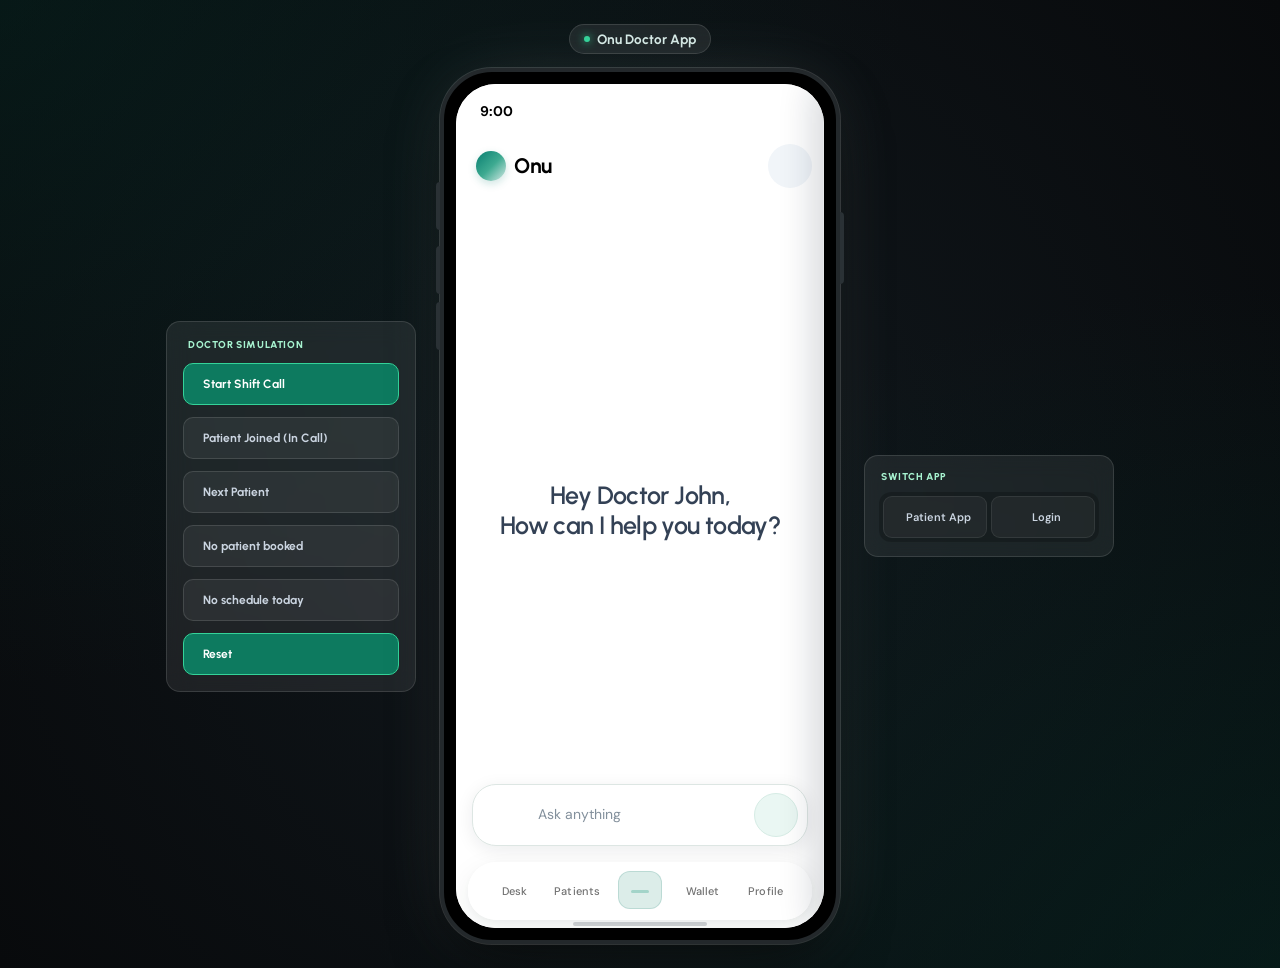
==== commit 8a08aece: "Update app prototypes and onboarding" ====
--- a/doctors-app.html
+++ b/doctors-app.html
@@ -377,6 +377,14 @@
       gap: 10px;
     }
 
+    #pageDesk > .quick-status-row {
+      flex-shrink: 0;
+      margin-top: auto;
+    }
+
+    #pageDesk.is-no-schedule { gap: 12px; }
+    #pageDesk.is-no-schedule > .quick-status-row { margin-top: 0; }
+
     /* Schedule Action Card + Clear Schedule Button (White Background & Stroke) */
     .schedule-action-card {
       flex: 1;
@@ -1050,7 +1058,7 @@
       gap: 8px;
       font-size: 12.5px;
       color: #64748B;
-      margin-top: 4px;
+      margin-top: 8px;
       margin-bottom: 14px;
     }
 
@@ -1105,7 +1113,7 @@
       font-family: var(--font-heading);
       font-size: 13.5px;
       font-weight: 600;
-      color: #0F172A;
+      color: var(--color-primary-btn);
       cursor: pointer;
       align-self: flex-start;
       margin-top: 6px;
@@ -1113,7 +1121,7 @@
     }
 
     .btn-see-full-details:hover:not(*) {
-      color: #475569;
+      color: var(--color-primary-btn-hover);
       transform: translateX(2px);
     }
 
@@ -1532,6 +1540,22 @@
       background: #0D7A5F;
       border-color: #34D399;
       color: #FFFFFF;
+    }
+
+    .desk-empty-state {
+      min-height: 108px;
+      display: flex;
+      align-items: center;
+      justify-content: center;
+      padding: 18px;
+      border: 0;
+      border-radius: 18px;
+      color: #64748B;
+      background: #F6F8F9;
+      text-align: center;
+      font-family: var(--font-body);
+      font-size: 13px;
+      line-height: 1.4;
     }
 
     .mockup-container {
@@ -5270,16 +5294,16 @@
 
     /* Review Empty Tiles (No Medicines / No Tests Given) */
     .review-empty-tile {
-      background: #FFFFFF;
-      border: 1px solid #E2E8F0;
-      border-radius: 14px;
-      padding: 16px 14px;
+      background: transparent;
+      border: 0;
+      border-radius: 0;
+      padding: 0;
       display: flex;
       flex-direction: column;
-      align-items: center;
+      align-items: flex-start;
       justify-content: center;
-      gap: 12px;
-      text-align: center;
+      gap: 4px;
+      text-align: left;
       width: 100%;
       box-sizing: border-box;
     }
@@ -5333,8 +5357,8 @@
     .lab-item-card {
       background: var(--color-card-neutral);
       border-radius: 14px;
-      border: 1.5px solid #edf2f1;
-      padding: 12px 14px;
+      border: 0;
+      padding: 12px 10px;
       display: flex;
       align-items: center;
       justify-content: space-between;
@@ -5355,16 +5379,16 @@
     }
 
     .item-icon-bubble {
-      width: 38px;
-      height: 38px;
-      border-radius: 10px;
-      background: #ffffff;
-      border: 1px solid #e2ecea;
+      width: 24px;
+      height: 24px;
+      border-radius: 0;
+      background: transparent;
+      border: 0;
       display: flex;
       align-items: center;
       justify-content: center;
       color: var(--color-primary-btn);
-      font-size: 18px;
+      font-size: 21px;
       flex-shrink: 0;
     }
 
@@ -5378,7 +5402,7 @@
     .item-main-name {
       font-family: var(--font-heading);
       font-size: 15px;
-      font-weight: 700;
+      font-weight: 650;
       color: var(--color-text-primary);
       white-space: nowrap;
       overflow: hidden;
@@ -5395,59 +5419,61 @@
     .item-actions-cluster {
       display: flex;
       align-items: center;
-      gap: 6px;
+      gap: 8px;
       flex-shrink: 0;
     }
 
     .btn-item-action-edit {
-      width: 32px;
-      height: 32px;
-      border-radius: 8px;
-      background: #ffffff;
-      border: 1px solid #dce5e3;
+      width: 44px;
+      height: 44px;
+      border-radius: 0;
+      background: transparent;
+      border: 0;
       color: var(--color-primary-btn);
       display: flex;
       align-items: center;
       justify-content: center;
-      font-size: 15px;
+      font-size: 18px;
       cursor: pointer;
       transition: all 0.15s ease;
     }
 
     .btn-item-action-edit:hover:not(*) {
-      background: #f0f6f5;
+      color: #0E8070;
     }
 
     .btn-item-action-delete {
-      width: 32px;
-      height: 32px;
-      border-radius: 8px;
-      background: #ffffff;
-      border: 1px solid #fee4e2;
+      width: 44px;
+      height: 44px;
+      border-radius: 0;
+      background: transparent;
+      border: 0;
       color: #d92d20;
       display: flex;
       align-items: center;
       justify-content: center;
-      font-size: 15px;
+      font-size: 18px;
       cursor: pointer;
       transition: all 0.15s ease;
     }
 
     .btn-item-action-delete:hover:not(*) {
-      background: #fef3f2;
+      color: #B42318;
     }
 
     .btn-dashed-add-action {
-      width: 100%;
-      height: 44px;
+      width: auto;
+      height: auto;
       min-height: 44px;
-      border: 1.5px dashed var(--color-dashed-border);
-      background: #ffffff;
-      border-radius: 12px;
+      border: 0;
+      background: transparent;
+      border-radius: 0;
       display: flex;
       align-items: center;
       justify-content: center;
       gap: 6px;
+      margin: 2px 0 8px;
+      padding: 8px 0;
       font-family: var(--font-body);
       font-size: 14px;
       font-weight: 600;
@@ -5457,19 +5483,18 @@
     }
 
     .btn-dashed-add-action:hover:not(*) {
-      background: #fafcfb;
-      border-color: #a4bdb8;
+      color: #0E8070;
     }
 
     .referral-empty-tile {
-      background: var(--color-card-neutral);
-      border-radius: 16px;
-      border: 1.5px solid #edf2f1;
-      padding: 16px;
+      background: transparent;
+      border-radius: 0;
+      border: 0;
+      padding: 0;
       display: flex;
       flex-direction: column;
-      gap: 12px;
-      align-items: center;
+      gap: 4px;
+      align-items: flex-start;
       justify-content: center;
     }
 
@@ -10107,17 +10132,16 @@
 
     /* 1. Elevated Available Balance Hero Card */
     .wallet-balance-container {
-      background: #FFFFFF;
-      border: 1.5px solid #E2ECE9;
+      background: #F6F8F9;
+      border: 0;
       border-radius: 20px;
       padding: 18px 20px 20px 20px;
-      box-shadow: 0 4px 16px -2px rgba(5, 46, 40, 0.04);
+      box-shadow: none;
       flex-shrink: 0;
       display: flex;
       flex-direction: column;
       gap: 12px;
     }
-
     .wallet-balance-header {
       display: flex;
       align-items: center;
@@ -10232,17 +10256,15 @@
       font-family: var(--font-heading);
       font-size: 13.5px;
       font-weight: 600;
-      color: #0E8070;
+      color: #64748B;
       letter-spacing: -0.01em;
     }
 
     .wallet-earnings-trigger i {
       font-size: 14px;
-      color: #0E8070;
+      color: #64748B;
       transition: transform 0.25s ease;
-    }
-
-    .wallet-earnings-body {
+    }    .wallet-earnings-body {
       max-height: 0;
       overflow: hidden;
       opacity: 0;
@@ -12413,19 +12435,29 @@
       margin: 0;
     }
   </style>
+<style>
+  .top-ecosystem-bar{width:min(100%,948px);max-width:948px;justify-content:center;margin-bottom:14px}
+  .prototype-workspace{display:grid;grid-template-columns:250px 400px 250px;align-items:center;justify-content:center;gap:24px;width:min(100%,948px)}
+  .sim-controls-bar{width:250px;flex:0 0 250px}
+  .mockup-container{width:400px;max-width:400px;flex:0 0 400px}
+  .app-switcher-panel{width:250px;align-self:center;padding:14px;border:1px solid rgba(255,255,255,.12);border-radius:14px;background:rgba(255,255,255,.07);backdrop-filter:blur(12px);-webkit-backdrop-filter:blur(12px)}
+  .app-switcher-label{display:block;margin:0 0 9px 2px;color:#A7F3D0;font:800 10px var(--font-heading);letter-spacing:.06em;text-transform:uppercase}
+  .app-switcher-tabs{display:grid;grid-template-columns:1fr 1fr;gap:4px;padding:4px;border-radius:12px;background:rgba(0,0,0,.2)}
+  .app-switcher-tab{min-height:42px;display:flex;align-items:center;justify-content:center;gap:6px;padding:0 8px;border:1px solid rgba(255,255,255,.08);border-radius:9px;color:#CBD5E1;background:rgba(255,255,255,.05);text-decoration:none;font:600 11px var(--font-body);white-space:nowrap;transition:background .18s ease,color .18s ease,border-color .18s ease}
+  .app-switcher-tab i{font-size:15px}
+  .app-switcher-tab:hover{color:#fff;background:rgba(255,255,255,.13);border-color:rgba(255,255,255,.18)}
+  @media(max-width:1000px){.prototype-workspace{display:flex;flex-direction:column;gap:14px;width:min(100%,400px)}.mockup-container{order:1;flex:none}.sim-controls-bar{order:2;width:100%;flex:none}.app-switcher-panel{order:3;width:100%}.top-ecosystem-bar{width:min(100%,400px)}}
+  @media(max-width:520px){.top-ecosystem-bar .app-brand-pill{padding:6px 10px;font-size:12px}.app-switcher-panel{padding:12px}.app-switcher-tab{font-size:11px}}
+</style>
 </head>
 <body>
 
-  <!-- Top Ecosystem Switcher Bar -->
+  <!-- App identity stays separate from the switch controls. -->
   <div class="top-ecosystem-bar">
     <div class="app-brand-pill">
       <span class="live-dot"></span>
       <span>Onu Doctor App</span>
     </div>
-    <a href="patient-app.html" class="app-switch-btn" title="Open Patient Discovery App">
-      <i class="ph ph-user"></i>
-      <span>Switch to Patient App</span>
-    </a>
   </div>
 
   <div class="prototype-workspace">
@@ -12441,7 +12473,13 @@
       <button type="button" class="btn-sim-trigger" onclick="simulateNextPatient()" title="Swipe/switch to next patient">
         <i class="ph-bold ph-caret-right"></i> Next Patient
       </button>
-      <button type="button" class="btn-sim-trigger" onclick="resetDemoQueue()" title="Reset patient queue to initial">
+      <button type="button" class="btn-sim-trigger" id="simBtnNoAppointments" aria-pressed="false" onclick="setDeskDemoEmptyState('no-appointments')" title="Show no patient bookings">
+        <i class="ph ph-users"></i> No patient booked
+      </button>
+      <button type="button" class="btn-sim-trigger" id="simBtnNoSchedule" aria-pressed="false" onclick="setDeskDemoEmptyState('no-schedule')" title="Show no schedule today">
+        <i class="ph ph-calendar-x"></i> No schedule today
+      </button>
+      <button type="button" class="btn-sim-trigger accent" id="simBtnResetQueue" onclick="resetDemoQueue()" title="Reset patient queue to initial">
         <i class="ph-bold ph-arrow-counter-clockwise"></i> Reset
       </button>
     </div>
@@ -12584,16 +12622,6 @@
                 </button>
               </div>
 
-              <!-- Top Desk Action Row: Schedule Action Card + Clear Schedule Button -->
-              <div class="quick-status-row">
-                <div class="schedule-action-card" onclick="navigateToSchedule()" role="button" tabindex="0" aria-label="Schedule">
-                  <span class="schedule-action-title">Schedule</span>
-                  <i class="ph ph-caret-right schedule-action-caret"></i>
-                </div>
-                <button type="button" class="btn-clear-schedule-action" id="btnClearScheduleAction" onclick="openClearScheduleModal()" aria-label="Clear Schedule">
-                  <i class="ph ph-calendar-x"></i>
-                </button>
-              </div>
             </div>
 
             <!-- Active Queue Section (Clean Elevation Directly Under Date Header) -->
@@ -12687,6 +12715,17 @@
 
             </section>
 
+            <!-- Schedule actions sit at the bottom of My Desk, clear of the patient card. -->
+            <div class="quick-status-row">
+              <div class="schedule-action-card" onclick="navigateToSchedule()" role="button" tabindex="0" aria-label="Schedule">
+                <span class="schedule-action-title" id="scheduleActionLabel">Edit Shift</span>
+                <i class="ph ph-caret-right schedule-action-caret"></i>
+              </div>
+              <button type="button" class="btn-clear-schedule-action" id="btnClearScheduleAction" onclick="openClearScheduleModal()" aria-label="Clear Schedule">
+                <i class="ph ph-calendar-x"></i>
+              </button>
+            </div>
+
           </div>
 
 
@@ -13010,7 +13049,7 @@
                 <div class="medicine-item-card" id="medCard1">
                   <div class="item-left-cluster">
                     <div class="item-icon-bubble">
-                      <i class="ph ph-pill"></i>
+                      <i class="ph-fill ph-pill"></i>
                     </div>
                     <div class="item-text-block">
                       <span class="item-main-name">Napa Extra 500mg</span>
@@ -13031,7 +13070,7 @@
                 <div class="medicine-item-card" id="medCard2">
                   <div class="item-left-cluster">
                     <div class="item-icon-bubble">
-                      <i class="ph ph-pill"></i>
+                      <i class="ph-fill ph-pill"></i>
                     </div>
                     <div class="item-text-block">
                       <span class="item-main-name">Vergon 5</span>
@@ -13599,7 +13638,7 @@
             <!-- Top App Header -->
             <div class="app-header">
               <div class="header-text">
-                <h1 class="header-title">Doctor Profile</h1>
+                <h1 class="header-title">Profile</h1>
               </div>
                 <button class="btn-circle-icon" onclick="openNotificationsPage('profile')" aria-label="Notifications">
                 <i class="ph ph-bell"></i>
@@ -14407,7 +14446,7 @@
           <div class="sheet-drag-handle"></div>
           <div class="sheet-top-row">
             <div class="sheet-badge-icon">
-              <i class="ph ph-pill"></i>
+              <i class="ph-fill ph-pill"></i>
             </div>
           </div>
 
@@ -15695,6 +15734,14 @@
       </div>
     </div>
   </div>
+
+  <nav class="app-switcher-panel" aria-label="Switch app">
+    <span class="app-switcher-label">Switch app</span>
+    <div class="app-switcher-tabs">
+      <a href="patient-app.html" class="app-switcher-tab" title="Open Patient App"><i class="ph ph-user" aria-hidden="true"></i><span>Patient App</span></a>
+      <a href="onubot-app.html" class="app-switcher-tab" title="Return to Login"><i class="ph ph-sign-in" aria-hidden="true"></i><span>Login</span></a>
+    </div>
+  </nav>
   </div><!-- /.prototype-workspace -->
 
   <script>
@@ -18445,6 +18492,7 @@
       if (pageOnu) pageOnu.className = 'app-page page-onu page-left';
 
       pageDesk.className = 'app-page active-page';
+      updateDeskDemoEmptyStateControls();
       document.querySelector('.phone-screen').classList.remove('in-call-mode');
 
       // Universal Bottom Navigation Sync
@@ -19752,6 +19800,7 @@
       const newTx = {
         id: 'tx_wd_' + Date.now(),
         type: 'outflow',
+        period: 'today',
         title: selectedAcc.type === 'bank' ? 'Bank Withdrawal' : 'MFS Withdrawal',
         subtitle: destName,
         method: selectedAcc.name,
@@ -20385,6 +20434,7 @@
         pageDesk.scrollTop = 0;
         pageAppts.className = 'app-page page-appointments page-right';
         pageDesk.className = 'app-page active-page';
+        updateDeskDemoEmptyStateControls();
       }
     }
 
@@ -21707,7 +21757,52 @@
       }
     }
 
+    let deskDemoEmptyState = null;
+
+    function updateDeskDemoEmptyStateControls() {
+      const noSchedule = deskDemoEmptyState === 'no-schedule';
+      const deskPage = document.getElementById('pageDesk');
+      const scheduleLabel = document.getElementById('scheduleActionLabel');
+      if (deskPage) deskPage.classList.toggle('is-no-schedule', noSchedule);
+      if (scheduleLabel) scheduleLabel.textContent = noSchedule ? 'Create Shift' : 'Edit Shift';
+
+      const states = [
+        ['simBtnNoAppointments', 'no-appointments'],
+        ['simBtnNoSchedule', 'no-schedule']
+      ];
+      states.forEach(([id, state]) => {
+        const button = document.getElementById(id);
+        if (!button) return;
+        const active = deskDemoEmptyState === state;
+        button.classList.toggle('accent', active);
+        button.setAttribute('aria-pressed', String(active));
+      });
+      const resetButton = document.getElementById('simBtnResetQueue');
+      if (resetButton) resetButton.classList.toggle('accent', !deskDemoEmptyState);
+    }
+
+    function renderDeskDemoEmptyState(state) {
+      const outer = document.getElementById('heroCardOuter');
+      if (!outer) return;
+      if (state === 'no-schedule') {
+        outer.innerHTML = '<div class="desk-empty-state" role="status">No shift created today</div>';
+        return;
+      }
+      outer.innerHTML = '<div class="desk-empty-state" role="status">No patients booked</div>';
+    }
+
+    function setDeskDemoEmptyState(state) {
+      deskDemoEmptyState = state;
+      updateDeskDemoEmptyStateControls();
+      if (state) renderDeskDemoEmptyState(state);
+      else renderDeskPatientCard(0);
+    }
+
     function renderDeskPatientCard(index = 0) {
+      if (deskDemoEmptyState) {
+        renderDeskDemoEmptyState(deskDemoEmptyState);
+        return;
+      }
       const outer = document.getElementById('heroCardOuter');
       if (!queuePatients || queuePatients.length === 0) {
         if (outer) {
@@ -21940,6 +22035,8 @@
     }
 
     function resetDemoQueue() {
+      deskDemoEmptyState = null;
+      updateDeskDemoEmptyStateControls();
       queuePatients = JSON.parse(JSON.stringify(initialShift1Patients));
       currentPatientIndex = 0;
       appointmentsData.forEach(a => {
@@ -22393,7 +22490,7 @@
         card.innerHTML = `
           <div class="item-left-cluster">
             <div class="item-icon-bubble">
-              <i class="ph ph-pill"></i>
+              <i class="ph-fill ph-pill"></i>
             </div>
             <div class="item-text-block">
               <span class="item-main-name">${name}</span>
@@ -23149,7 +23246,7 @@
             <div class="medicine-item-card" id="medCard1">
               <div class="item-left-cluster">
                 <div class="item-icon-bubble">
-                  <i class="ph ph-pill"></i>
+                  <i class="ph-fill ph-pill"></i>
                 </div>
                 <div class="item-text-block">
                   <span class="item-main-name">Fexofenadine 120mg</span>
@@ -23169,7 +23266,7 @@
             <div class="medicine-item-card" id="medCard2">
               <div class="item-left-cluster">
                 <div class="item-icon-bubble">
-                  <i class="ph ph-pill"></i>
+                  <i class="ph-fill ph-pill"></i>
                 </div>
                 <div class="item-text-block">
                   <span class="item-main-name">Hydrocortisone 1% Cream</span>
@@ -24861,7 +24958,7 @@
       const activeShifts = (todayShifts && todayShifts.length > 0) ? todayShifts : altTodayShifts;
 
       if (!activeShifts || activeShifts.length === 0) {
-        renderDeskHeroNoShiftState();
+        setDeskDemoEmptyState('no-schedule');
         return;
       }
 
@@ -25731,7 +25828,7 @@
         isShiftActive = false;
         isShiftLocked = false;
         isDoctorOffline = false;
-        renderDeskHeroNoShiftState();
+        setDeskDemoEmptyState('no-appointments');
       }
 
       // Re-render schedule view for currently selected date (removes shifts from edit shift pages)
@@ -25774,28 +25871,11 @@
       showToast(toastMsg);
     }
 
-    // Clean Minimal No-Shift State on Desk Hero Card
+    // Compact no-schedule state shown on the desk when today has no shifts.
     function renderDeskHeroNoShiftState() {
-      const heroCard = document.getElementById('heroCard');
-      const heroContainer = document.getElementById('heroCardInner');
       const headerMeta = document.getElementById('headerTimeMeta');
       if (headerMeta) headerMeta.textContent = '';
-      if (!heroContainer) return;
-      if (heroCard) heroCard.className = 'patient-hero-card no-shift-card';
-
-      heroContainer.innerHTML = `
-        <div class="patient-details" style="margin-bottom: 14px;">
-          <h3 class="patient-name" style="font-size: 19px; font-weight: 700; color: #0F172A; margin-bottom: 2px;">No Shift Today</h3>
-          <div class="patient-info" style="font-size: 13px; color: #64748B;">
-            <span>Create a shift to start accepting appointments.</span>
-          </div>
-        </div>
-
-        <button class="btn-hero-action" style="background: var(--color-primary-btn, #02241F); color: #ffffff;" onclick="navigateToSchedule()">
-          <i class="ph-bold ph-plus"></i>
-          <span>Add Shift</span>
-        </button>
-      `;
+      setDeskDemoEmptyState('no-schedule');
     }
 
     // Ensure pristine viewport and prevent browser scroll restoration on refresh
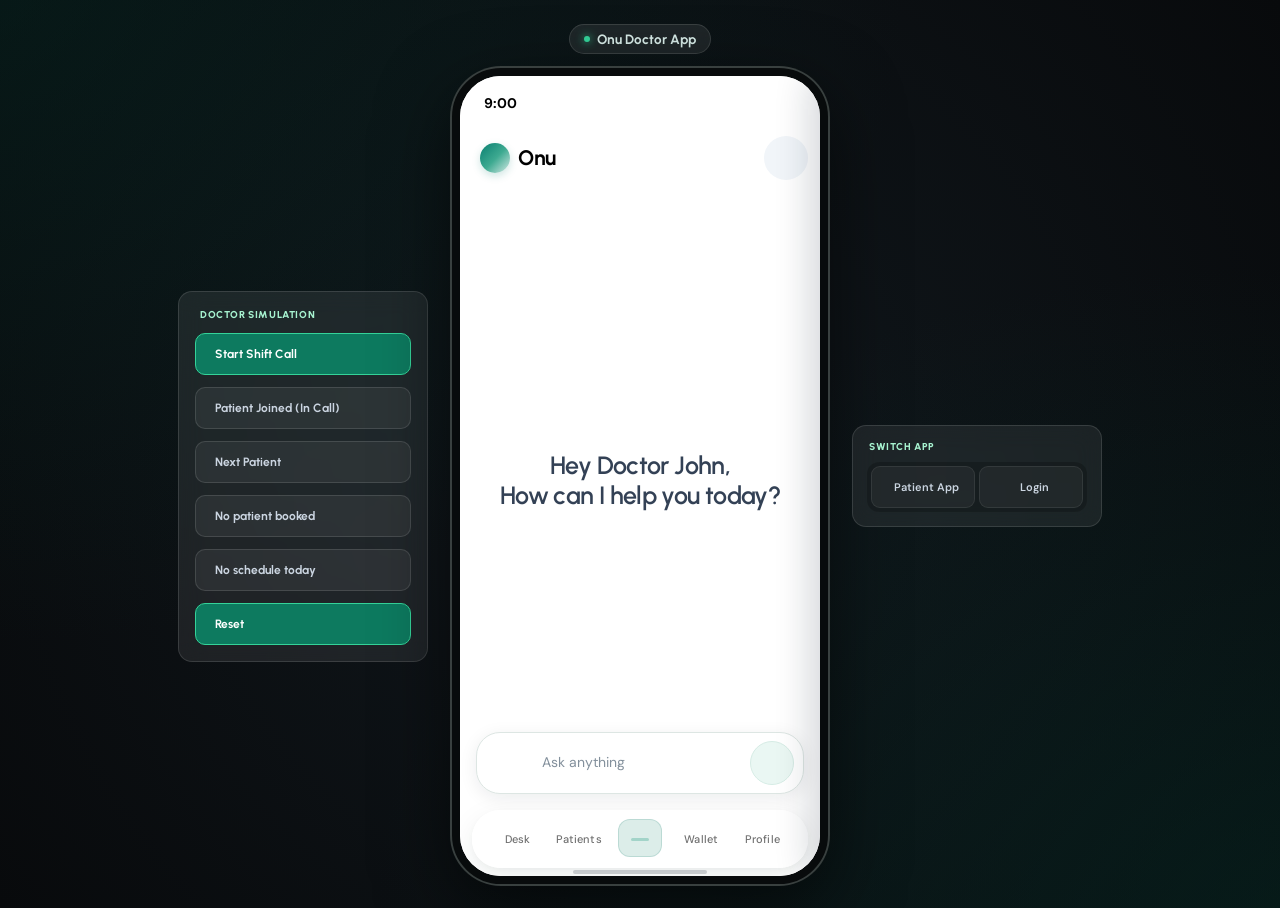
==== commit 8c3543e1: "Match app device frames to onboarding" ====
--- a/doctors-app.html
+++ b/doctors-app.html
@@ -12436,17 +12436,20 @@
     }
   </style>
 <style>
-  .top-ecosystem-bar{width:min(100%,948px);max-width:948px;justify-content:center;margin-bottom:14px}
-  .prototype-workspace{display:grid;grid-template-columns:250px 400px 250px;align-items:center;justify-content:center;gap:24px;width:min(100%,948px)}
+  .top-ecosystem-bar{width:min(100%,924px);max-width:924px;justify-content:center;margin-bottom:14px}
+  .prototype-workspace{display:grid;grid-template-columns:250px 376px 250px;align-items:center;justify-content:center;gap:24px;width:min(100%,924px)}
   .sim-controls-bar{width:250px;flex:0 0 250px}
-  .mockup-container{width:400px;max-width:400px;flex:0 0 400px}
+  .mockup-container{width:min(100%,376px);max-width:376px;flex:0 0 376px}
+  .phone-frame{width:100%;padding:0;border:8px solid #080b0c;border-radius:49px;background:#080b0c;box-shadow:0 0 0 2px #39403f,0 24px 72px #0009}
+  .phone-frame::before,.phone-frame::after{display:none}
+  .phone-screen{width:100%;height:800px;border-radius:41px}
   .app-switcher-panel{width:250px;align-self:center;padding:14px;border:1px solid rgba(255,255,255,.12);border-radius:14px;background:rgba(255,255,255,.07);backdrop-filter:blur(12px);-webkit-backdrop-filter:blur(12px)}
   .app-switcher-label{display:block;margin:0 0 9px 2px;color:#A7F3D0;font:800 10px var(--font-heading);letter-spacing:.06em;text-transform:uppercase}
   .app-switcher-tabs{display:grid;grid-template-columns:1fr 1fr;gap:4px;padding:4px;border-radius:12px;background:rgba(0,0,0,.2)}
   .app-switcher-tab{min-height:42px;display:flex;align-items:center;justify-content:center;gap:6px;padding:0 8px;border:1px solid rgba(255,255,255,.08);border-radius:9px;color:#CBD5E1;background:rgba(255,255,255,.05);text-decoration:none;font:600 11px var(--font-body);white-space:nowrap;transition:background .18s ease,color .18s ease,border-color .18s ease}
   .app-switcher-tab i{font-size:15px}
   .app-switcher-tab:hover{color:#fff;background:rgba(255,255,255,.13);border-color:rgba(255,255,255,.18)}
-  @media(max-width:1000px){.prototype-workspace{display:flex;flex-direction:column;gap:14px;width:min(100%,400px)}.mockup-container{order:1;flex:none}.sim-controls-bar{order:2;width:100%;flex:none}.app-switcher-panel{order:3;width:100%}.top-ecosystem-bar{width:min(100%,400px)}}
+  @media(max-width:1000px){.prototype-workspace{display:flex;flex-direction:column;gap:14px;width:min(100%,376px)}.mockup-container{order:1;width:min(100%,376px);flex:none}.sim-controls-bar{order:2;width:100%;flex:none}.app-switcher-panel{order:3;width:100%}.top-ecosystem-bar{width:min(100%,376px)}}
   @media(max-width:520px){.top-ecosystem-bar .app-brand-pill{padding:6px 10px;font-size:12px}.app-switcher-panel{padding:12px}.app-switcher-tab{font-size:11px}}
 </style>
 </head>
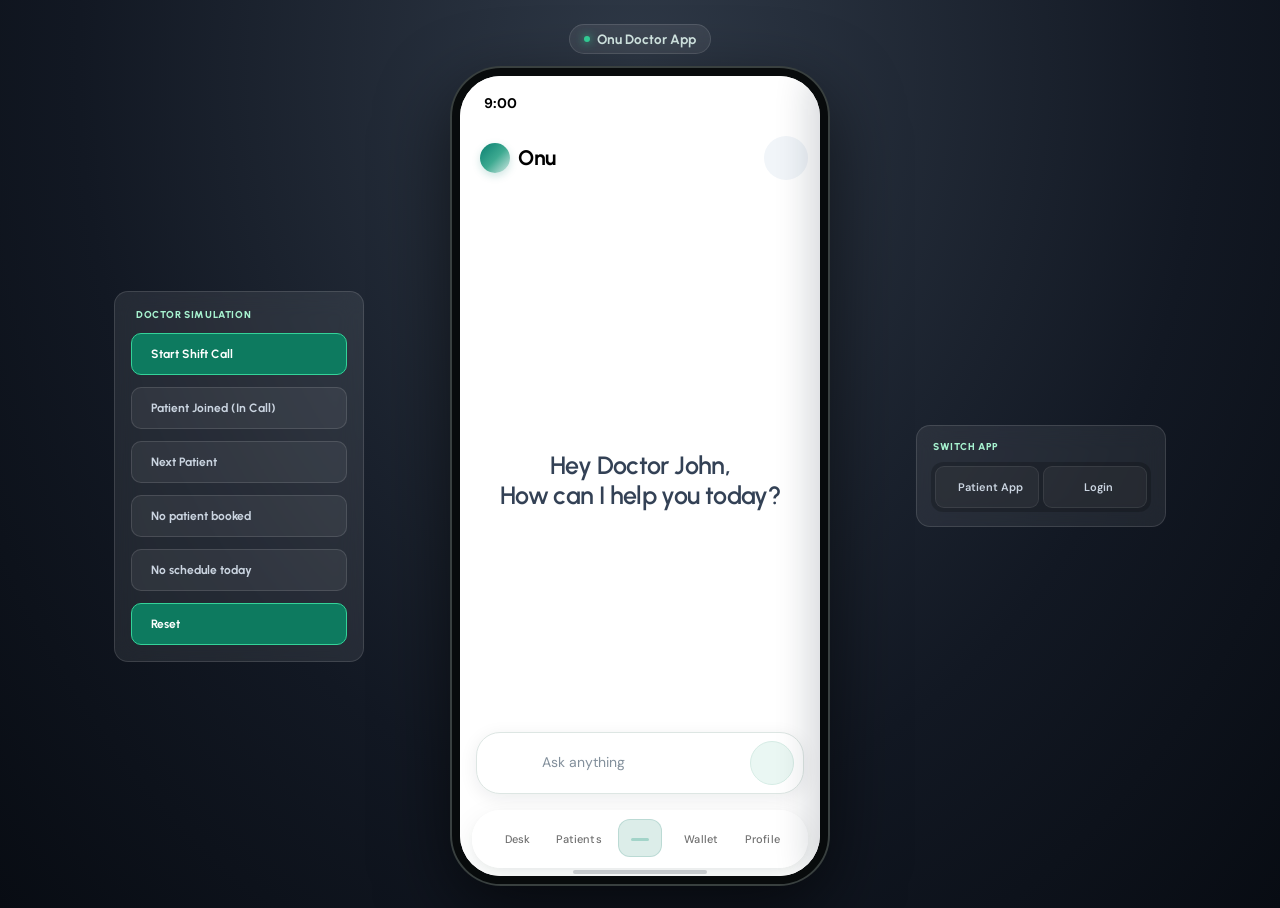
==== commit 55ade232: "Polish onboarding and app previews" ====
--- a/doctors-app.html
+++ b/doctors-app.html
@@ -55,11 +55,7 @@
 
     body {
       min-height: 100vh;
-      background: #0c1013;
-      background-image: 
-        radial-gradient(at 0% 0%, rgba(5, 46, 40, 0.4) 0px, transparent 50%),
-        radial-gradient(at 100% 100%, rgba(5, 46, 40, 0.45) 0px, transparent 50%),
-        radial-gradient(circle at 50% 50%, #11181d 0%, #080a0c 100%);
+      background: radial-gradient(ellipse at 50% 8%, #2f3947 0%, #121823 62%, #080c13 100%);
       font-family: var(--font-body);
       display: flex;
       flex-direction: column;
@@ -4912,6 +4908,59 @@
     .btn-sheet-danger-confirm:active {
       transform: scale(0.97);
     }
+
+    /* Keep the Settings confirmation sheets consistent with the patient app. */
+    .bottom-sheet#clearChatConfirmSheet,
+    .bottom-sheet#clearCacheConfirmSheet {
+      max-height: 80%;
+      padding: 16px 20px 28px;
+      gap: 14px;
+      border-radius: 28px 28px 0 0;
+    }
+    .bottom-sheet#clearChatConfirmSheet .sheet-drag-handle,
+    .bottom-sheet#clearCacheConfirmSheet .sheet-drag-handle {
+      width: 36px;
+      height: 4px;
+      margin: 0 auto 2px;
+    }
+    .bottom-sheet#clearChatConfirmSheet .sheet-top-row,
+    .bottom-sheet#clearCacheConfirmSheet .sheet-top-row { margin-bottom: 0; }
+    .bottom-sheet#clearChatConfirmSheet .sheet-badge-icon,
+    .bottom-sheet#clearCacheConfirmSheet .sheet-badge-icon {
+      width: 42px;
+      height: 42px;
+      border: 1px solid rgba(14, 128, 112, .2);
+      border-radius: 12px;
+      background: #EFF7F5;
+      color: #0E8070;
+    }
+    .bottom-sheet#clearChatConfirmSheet .sheet-badge-icon { border-color: transparent; background: #FEF2F2; color: #DC2626; }
+    .bottom-sheet#clearChatConfirmSheet .sheet-hero-header,
+    .bottom-sheet#clearCacheConfirmSheet .sheet-hero-header { display: grid; gap: 4px; }
+    .bottom-sheet#clearChatConfirmSheet .sheet-editorial-title,
+    .bottom-sheet#clearCacheConfirmSheet .sheet-editorial-title {
+      margin: 0;
+      color: #1E293B;
+      font: 700 24px/1.2 var(--font-heading);
+      letter-spacing: -.02em;
+    }
+    .bottom-sheet#clearChatConfirmSheet .sheet-actions-group,
+    .bottom-sheet#clearCacheConfirmSheet .sheet-actions-group { width: 100%; gap: 10px; margin-top: 24px; }
+    .bottom-sheet#clearChatConfirmSheet .btn-sheet-cancel,
+    .bottom-sheet#clearCacheConfirmSheet .btn-sheet-cancel,
+    .bottom-sheet#clearChatConfirmSheet .btn-sheet-danger-confirm,
+    .bottom-sheet#clearCacheConfirmSheet .btn-sheet-confirm {
+      flex: 1;
+      height: 48px;
+      border-radius: 12px;
+      box-shadow: none;
+      font: 700 14px var(--font-heading);
+      letter-spacing: 0;
+    }
+    .bottom-sheet#clearChatConfirmSheet .btn-sheet-cancel,
+    .bottom-sheet#clearCacheConfirmSheet .btn-sheet-cancel { border: 1px solid #DDE7E4; background: #F6F8F9; color: #475569; }
+    .bottom-sheet#clearChatConfirmSheet .btn-sheet-danger-confirm { border: 1px solid #DC2626; background: #DC2626; color: #FFFFFF; }
+    .bottom-sheet#clearCacheConfirmSheet .btn-sheet-confirm { border: 1px solid #052E28; background: #052E28; color: #FFFFFF; }
 
     /* Skip Confirmation Bottom Sheet Styles */
     .sheet-badge-icon.warning-badge {
@@ -12436,8 +12485,8 @@
     }
   </style>
 <style>
-  .top-ecosystem-bar{width:min(100%,924px);max-width:924px;justify-content:center;margin-bottom:14px}
-  .prototype-workspace{display:grid;grid-template-columns:250px 376px 250px;align-items:center;justify-content:center;gap:24px;width:min(100%,924px)}
+  .top-ecosystem-bar{width:min(100%,1052px);max-width:1052px;justify-content:center;margin-bottom:14px}
+  .prototype-workspace{display:grid;grid-template-columns:250px 376px 250px;align-items:center;justify-content:center;gap:88px;width:min(100%,1052px)}
   .sim-controls-bar{width:250px;flex:0 0 250px}
   .mockup-container{width:min(100%,376px);max-width:376px;flex:0 0 376px}
   .phone-frame{width:100%;padding:0;border:8px solid #080b0c;border-radius:49px;background:#080b0c;box-shadow:0 0 0 2px #39403f,0 24px 72px #0009}
@@ -12449,7 +12498,7 @@
   .app-switcher-tab{min-height:42px;display:flex;align-items:center;justify-content:center;gap:6px;padding:0 8px;border:1px solid rgba(255,255,255,.08);border-radius:9px;color:#CBD5E1;background:rgba(255,255,255,.05);text-decoration:none;font:600 11px var(--font-body);white-space:nowrap;transition:background .18s ease,color .18s ease,border-color .18s ease}
   .app-switcher-tab i{font-size:15px}
   .app-switcher-tab:hover{color:#fff;background:rgba(255,255,255,.13);border-color:rgba(255,255,255,.18)}
-  @media(max-width:1000px){.prototype-workspace{display:flex;flex-direction:column;gap:14px;width:min(100%,376px)}.mockup-container{order:1;width:min(100%,376px);flex:none}.sim-controls-bar{order:2;width:100%;flex:none}.app-switcher-panel{order:3;width:100%}.top-ecosystem-bar{width:min(100%,376px)}}
+  @media(max-width:1120px){.prototype-workspace{display:flex;flex-direction:column;gap:14px;width:min(100%,376px)}.mockup-container{order:1;width:min(100%,376px);flex:none}.sim-controls-bar{order:2;width:100%;flex:none}.app-switcher-panel{order:3;width:100%}.top-ecosystem-bar{width:min(100%,376px)}}
   @media(max-width:520px){.top-ecosystem-bar .app-brand-pill{padding:6px 10px;font-size:12px}.app-switcher-panel{padding:12px}.app-switcher-tab{font-size:11px}}
 </style>
 </head>
@@ -14092,7 +14141,7 @@
 
           <div class="nav-item active" id="navItemOnu" onclick="navigateToOnu()">
             <div class="active-nav-pill">
-              <i class="ph-fill ph-chat-centered-text"></i>
+              <i class="ph-fill ph-sparkle"></i>
             </div>
           </div>
 
@@ -15464,7 +15513,6 @@
           
           <div class="sheet-hero-header">
             <h2 class="sheet-editorial-title">Clear Chat History?</h2>
-            <p class="sheet-editorial-sub">Delete all chat history?</p>
           </div>
 
           <div class="sheet-actions-group" style="margin-top: 24px;">
@@ -15486,7 +15534,6 @@
           
           <div class="sheet-hero-header">
             <h2 class="sheet-editorial-title">Clear Downloaded Files?</h2>
-            <p class="sheet-editorial-sub">Clear downloaded files?</p>
           </div>
 
           <div class="sheet-actions-group" style="margin-top: 24px;">
@@ -18507,7 +18554,7 @@
       const tabs = [
         { id: 'navItemDesk', tab: 'desk', label: 'Desk', iconOutline: 'ph ph-house', iconFill: 'ph-fill ph-house', action: 'navigateToDesk()' },
         { id: 'navItemPatients', tab: 'patients', label: 'Patients', iconOutline: 'ph ph-users', iconFill: 'ph-fill ph-users', action: 'navigateToPatientsList()' },
-        { id: 'navItemOnu', tab: 'onu', label: 'Onu', iconOutline: 'ph ph-chat-centered-text', iconFill: 'ph-fill ph-chat-centered-text', action: 'navigateToOnu()' },
+        { id: 'navItemOnu', tab: 'onu', label: 'Onu', iconOutline: 'ph ph-sparkle', iconFill: 'ph-fill ph-sparkle', action: 'navigateToOnu()' },
         { id: 'navItemWallet', tab: 'wallet', label: 'Wallet', iconOutline: 'ph ph-wallet', iconFill: 'ph-fill ph-wallet', action: 'navigateToWallet()' },
         { id: 'navItemProfile', tab: 'profile', label: 'Profile', iconOutline: 'ph ph-user-circle', iconFill: 'ph-fill ph-user-circle', action: 'navigateToDoctorProfile()' }
       ];
@@ -19234,7 +19281,7 @@
       if (target === 'wallet') {
         navigateToWallet();
       } else if (target === 'apt1' || target === 'apt2' || target === 'apt3' || target === 'apt4') {
-        openAppointmentDetails('apt1');
+        openAppointmentDetails('apt1', 'notifications');
       } else {
         showToast('Notification details opened');
       }
@@ -21129,12 +21176,18 @@
       }
 
       // Slide Page Transition
+      const sourcePageId = appointmentDetailsBackTarget === 'notifications' ? 'pageNotifications'
+        : appointmentDetailsBackTarget === 'desk' ? 'pageDesk'
+        : appointmentDetailsBackTarget === 'profile' ? 'pagePatientProfile' : 'pageAppointments';
+      const sourcePage = document.getElementById(sourcePageId);
       const pageAppts = document.getElementById('pageAppointments');
       const pageDetails = document.getElementById('pageAppointmentDetails');
-      if (pageAppts && pageDetails) {
+      if (sourcePage && pageDetails) {
         pageDetails.scrollTop = 0;
-        pageAppts.className = 'app-page page-appointments page-left';
+        sourcePage.className = sourcePage.className.replace('active-page', 'page-left');
+        if (pageAppts && sourcePage !== pageAppts) pageAppts.className = 'app-page page-appointments page-right';
         pageDetails.className = 'app-page page-appointment-details active-page';
+        updateBottomNavVisibility();
       }
     }
 
